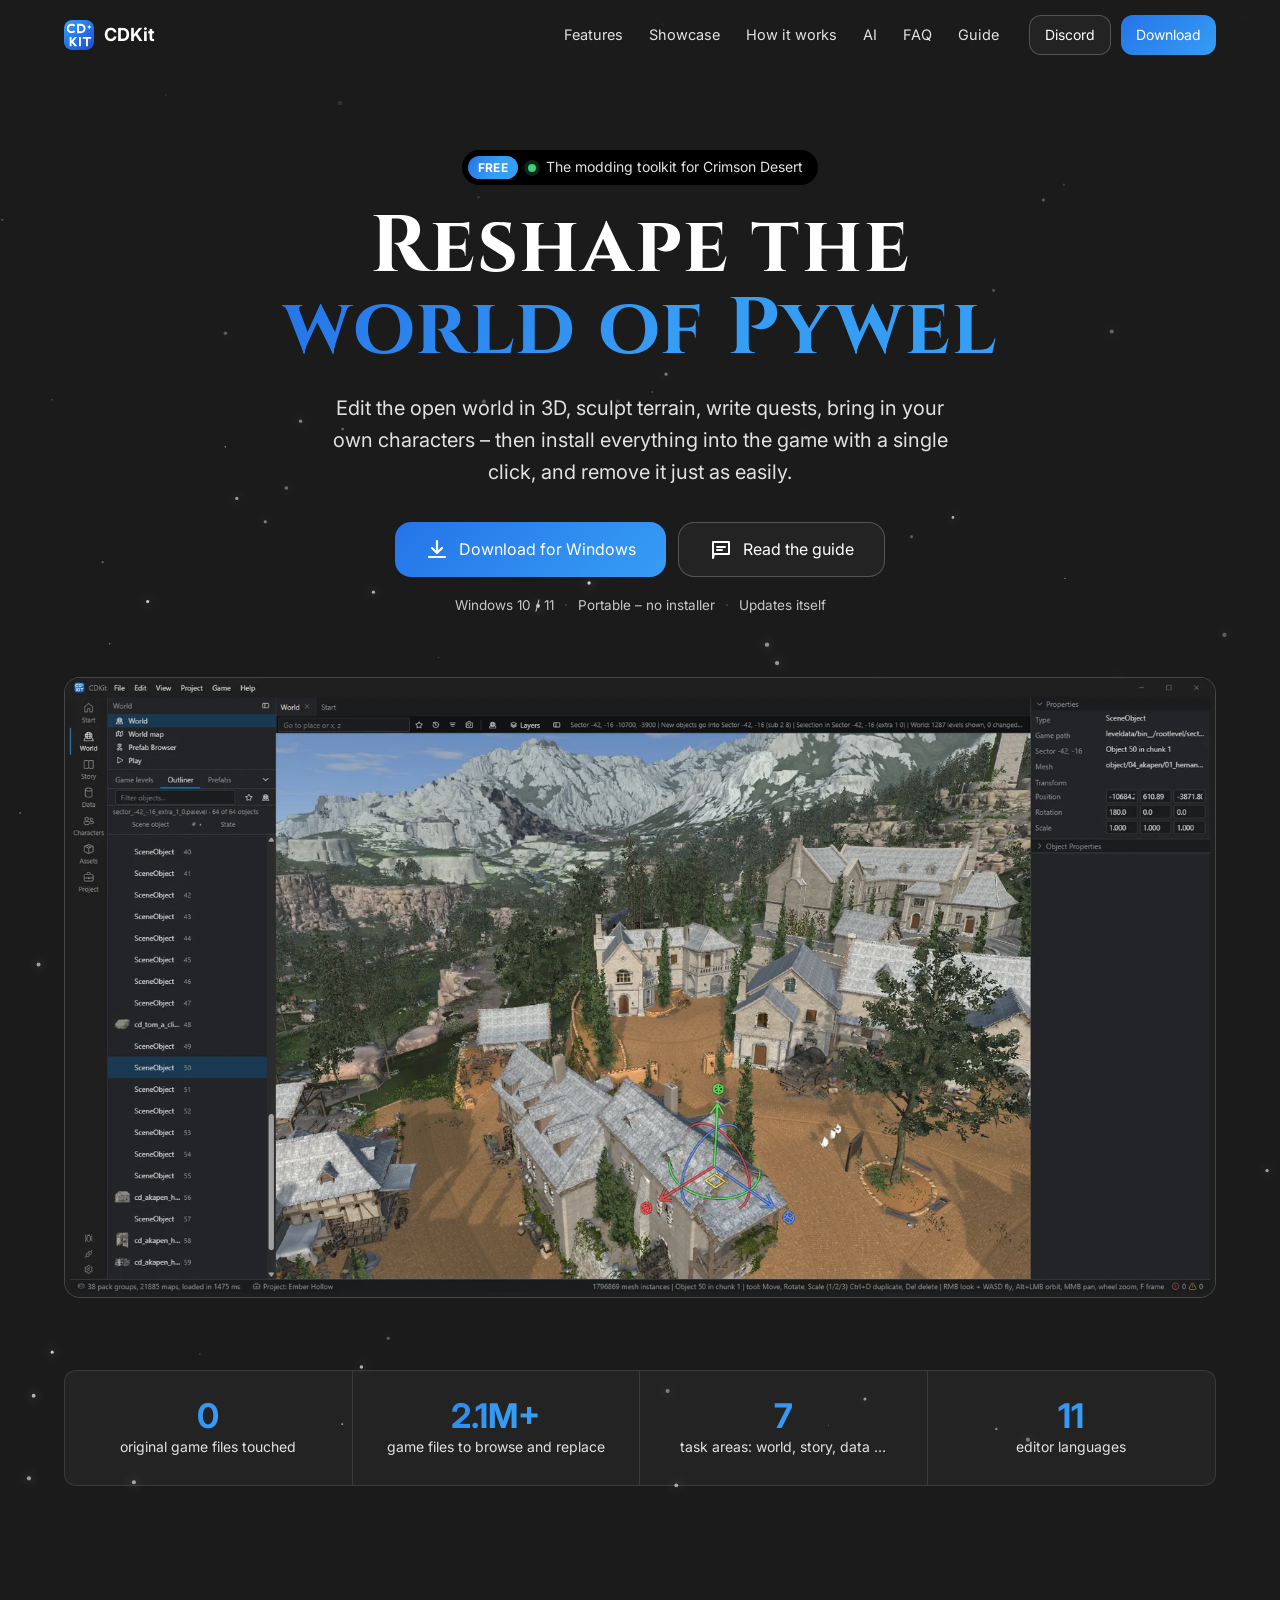
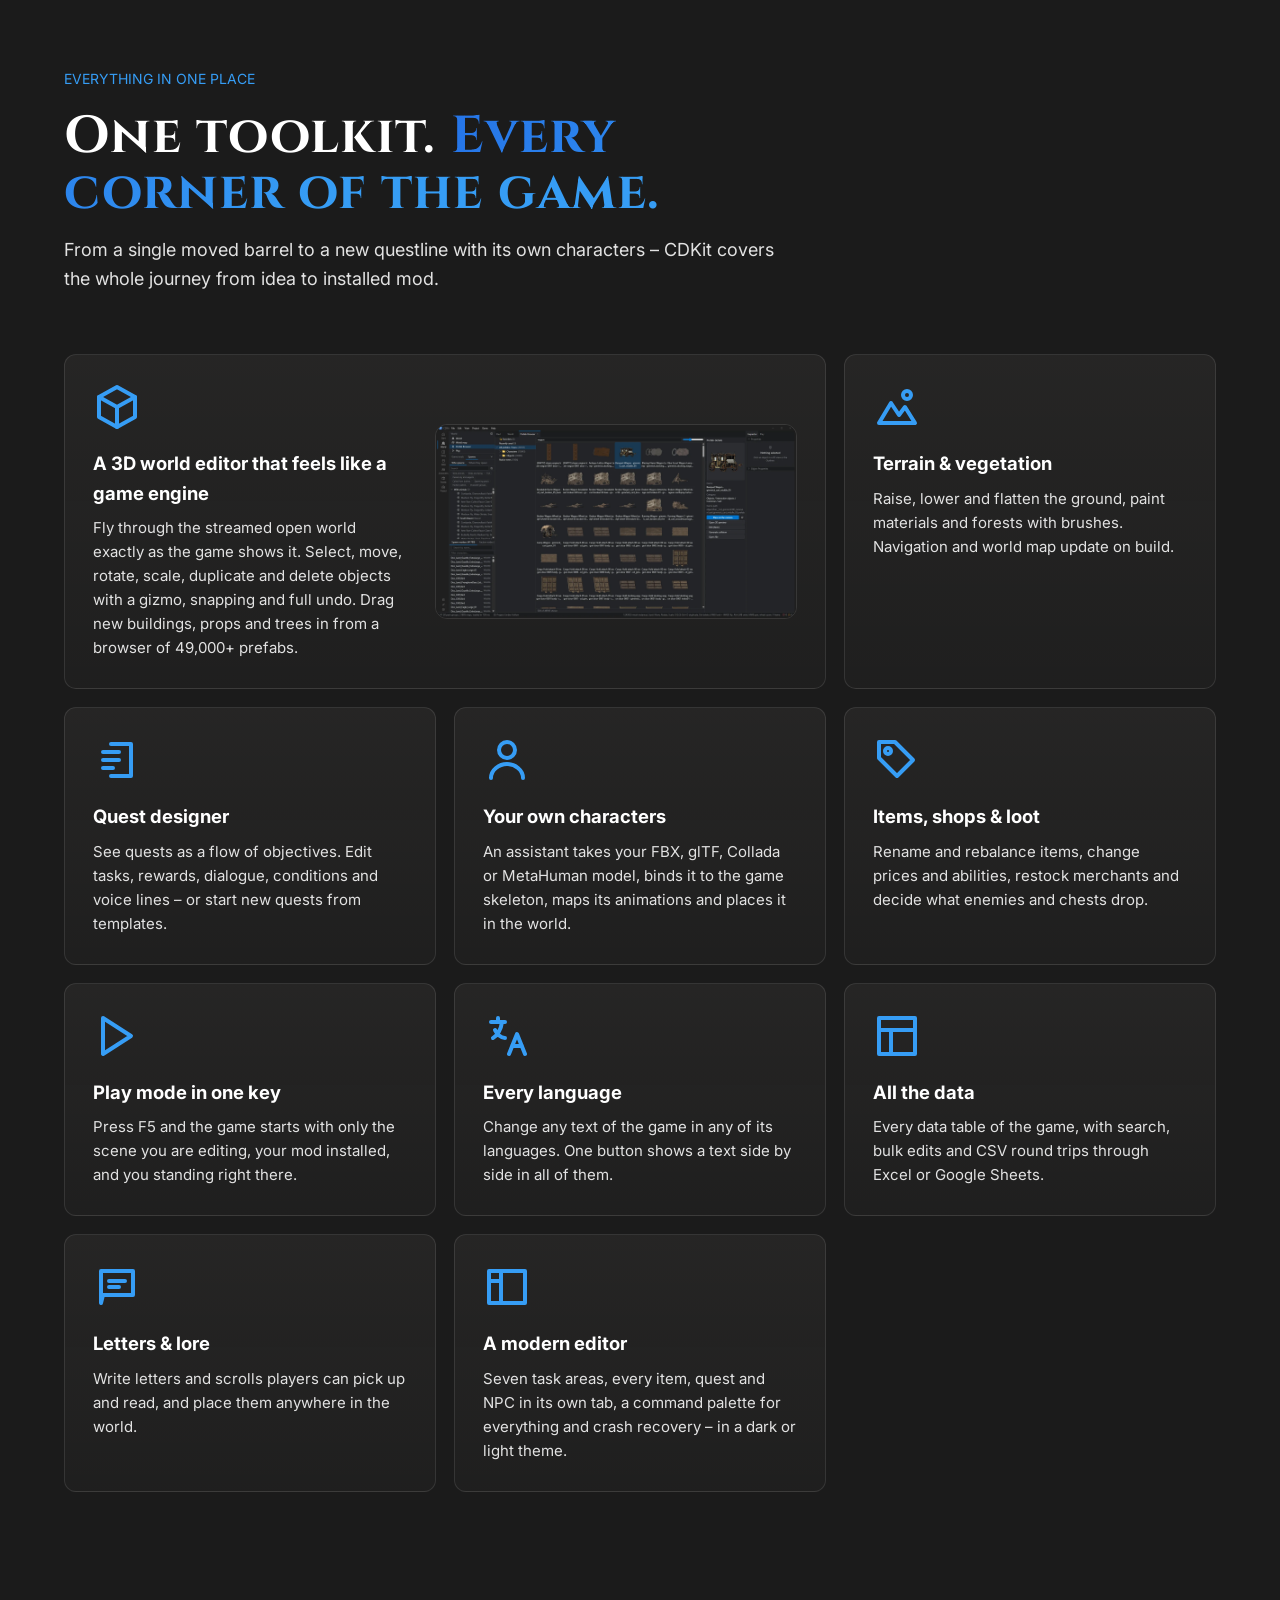
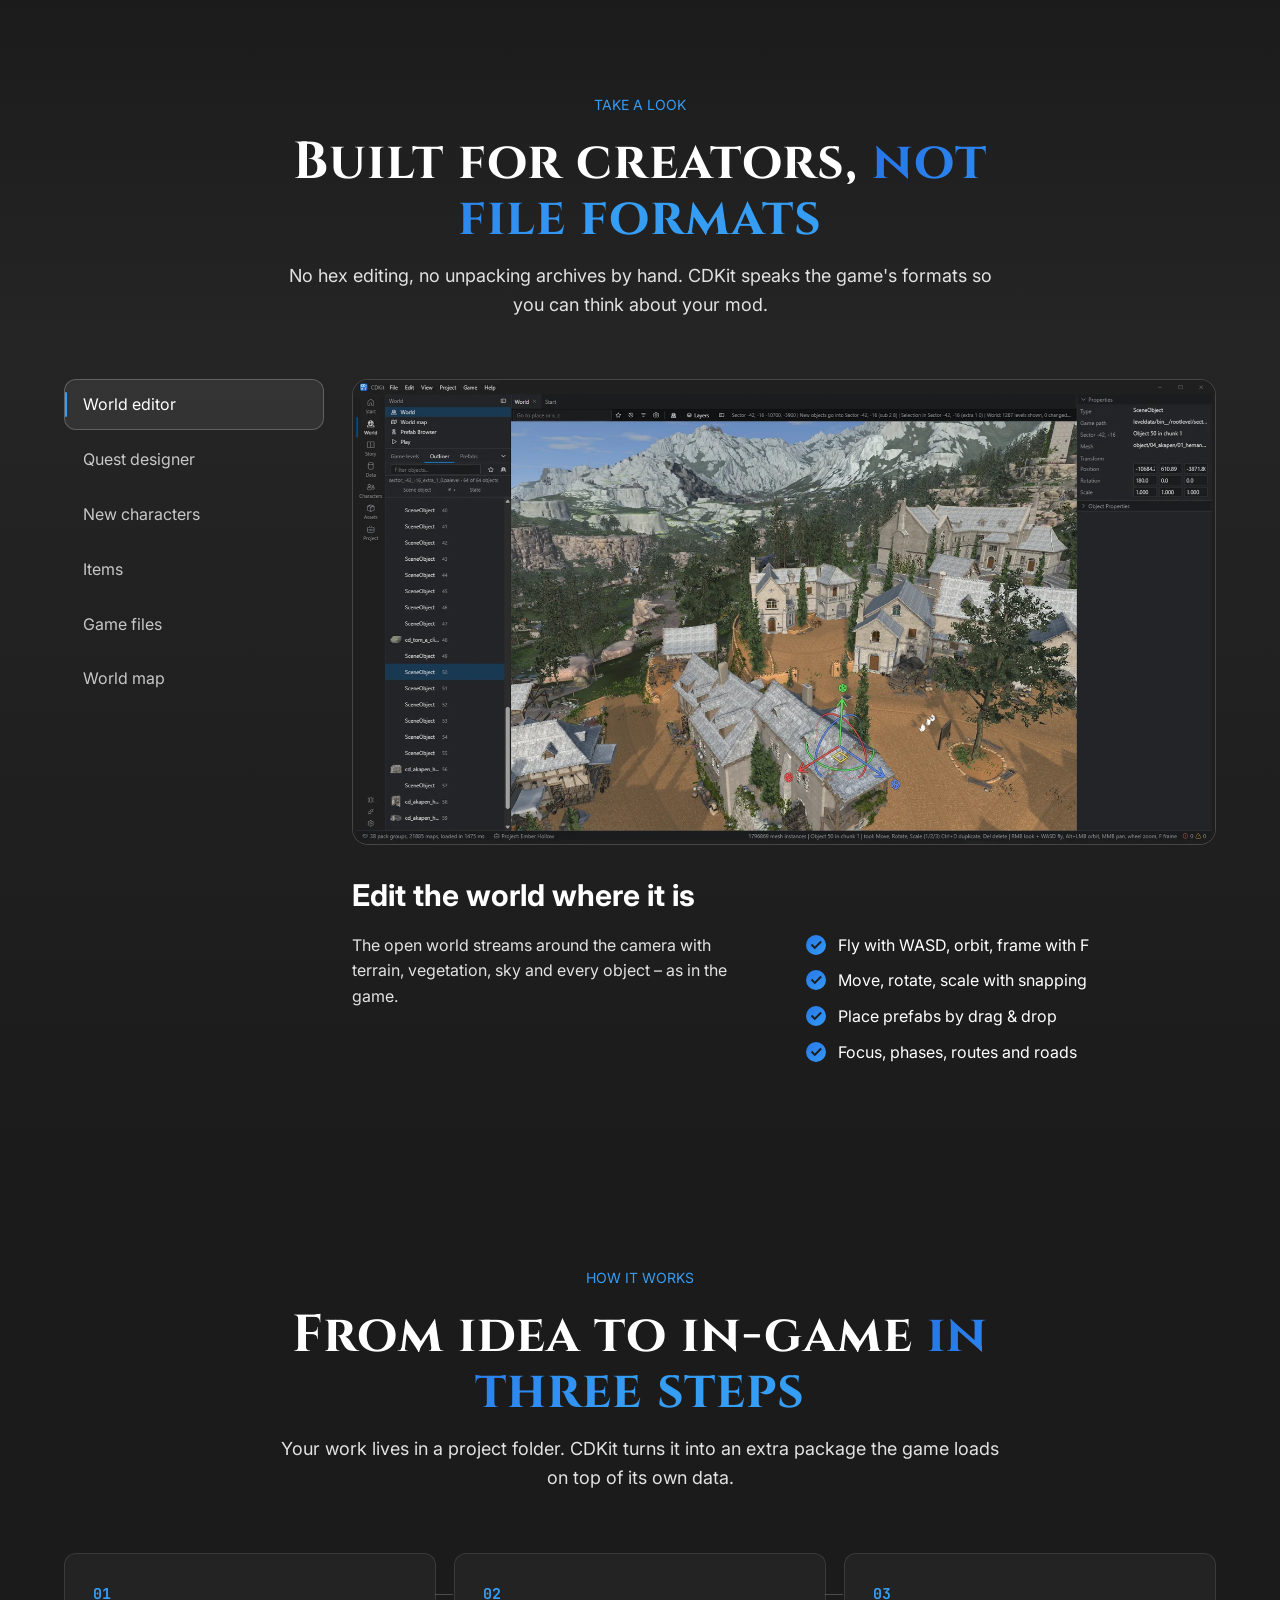
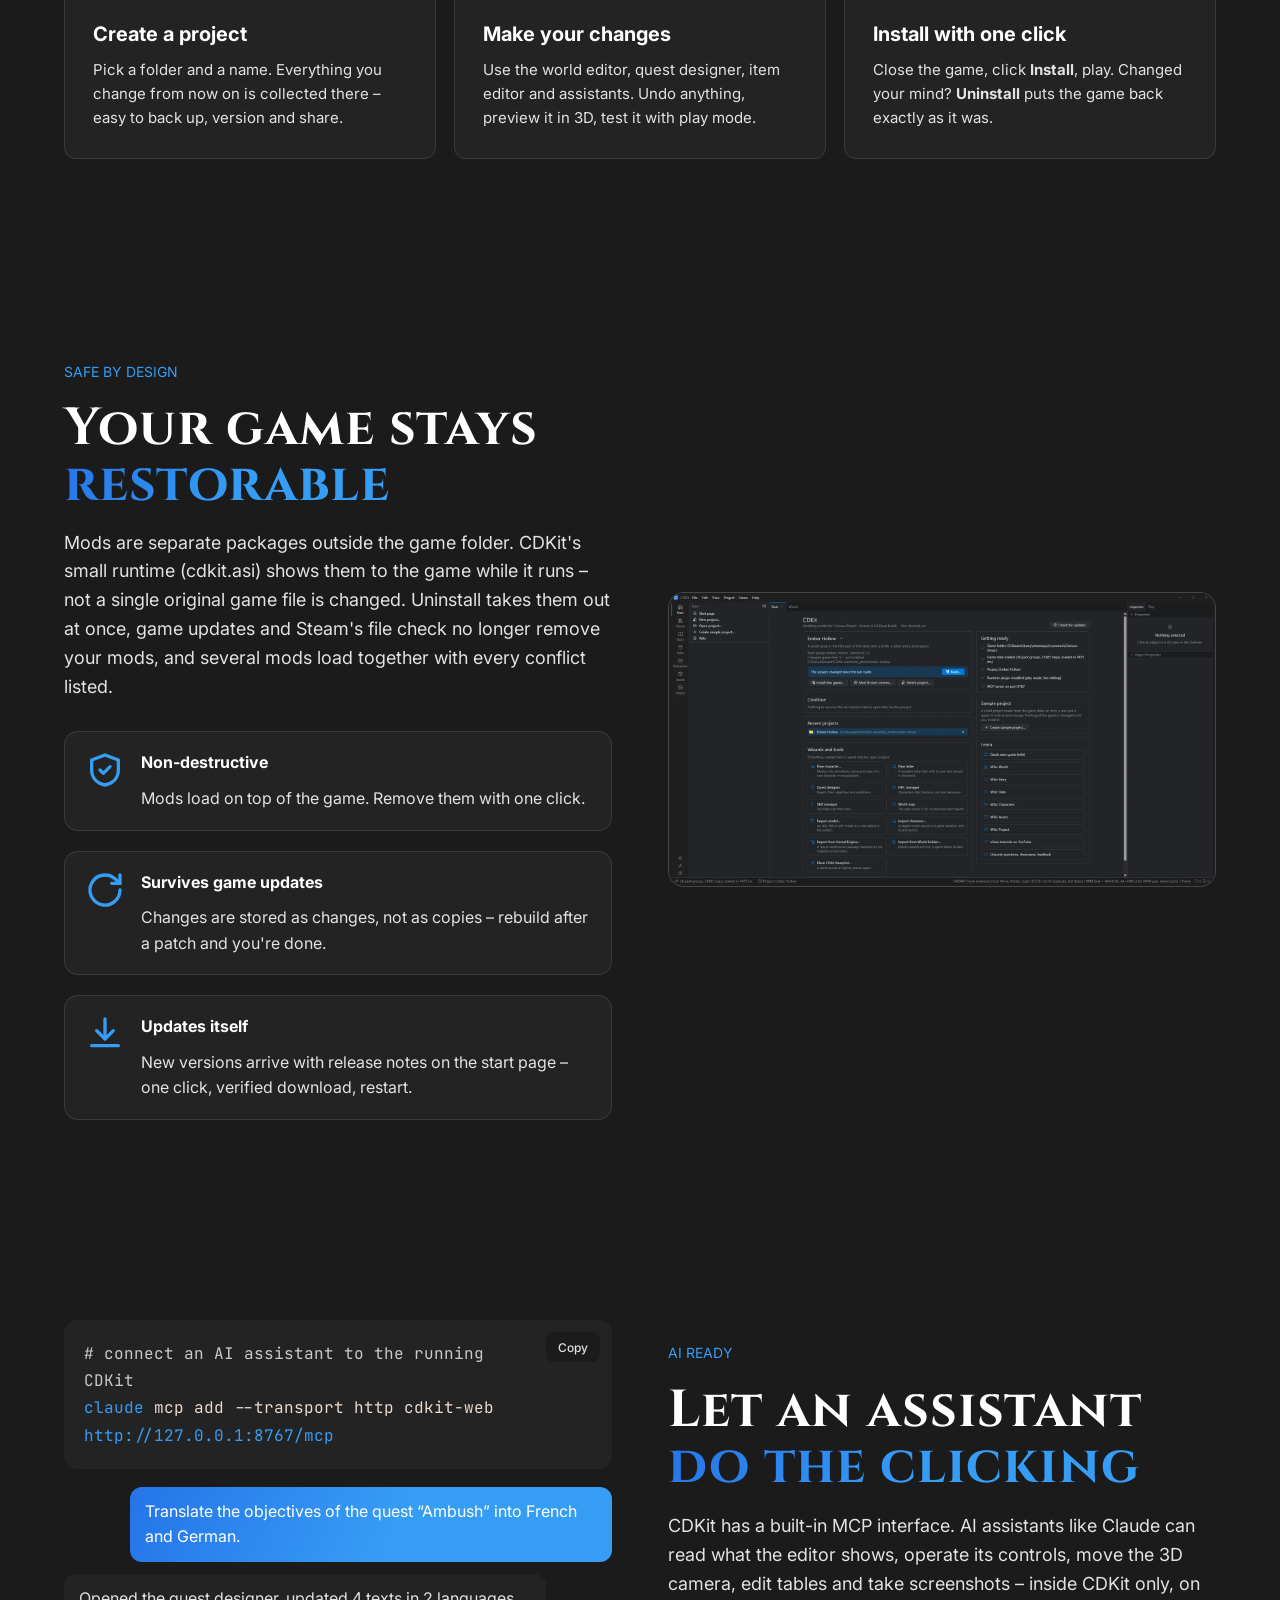
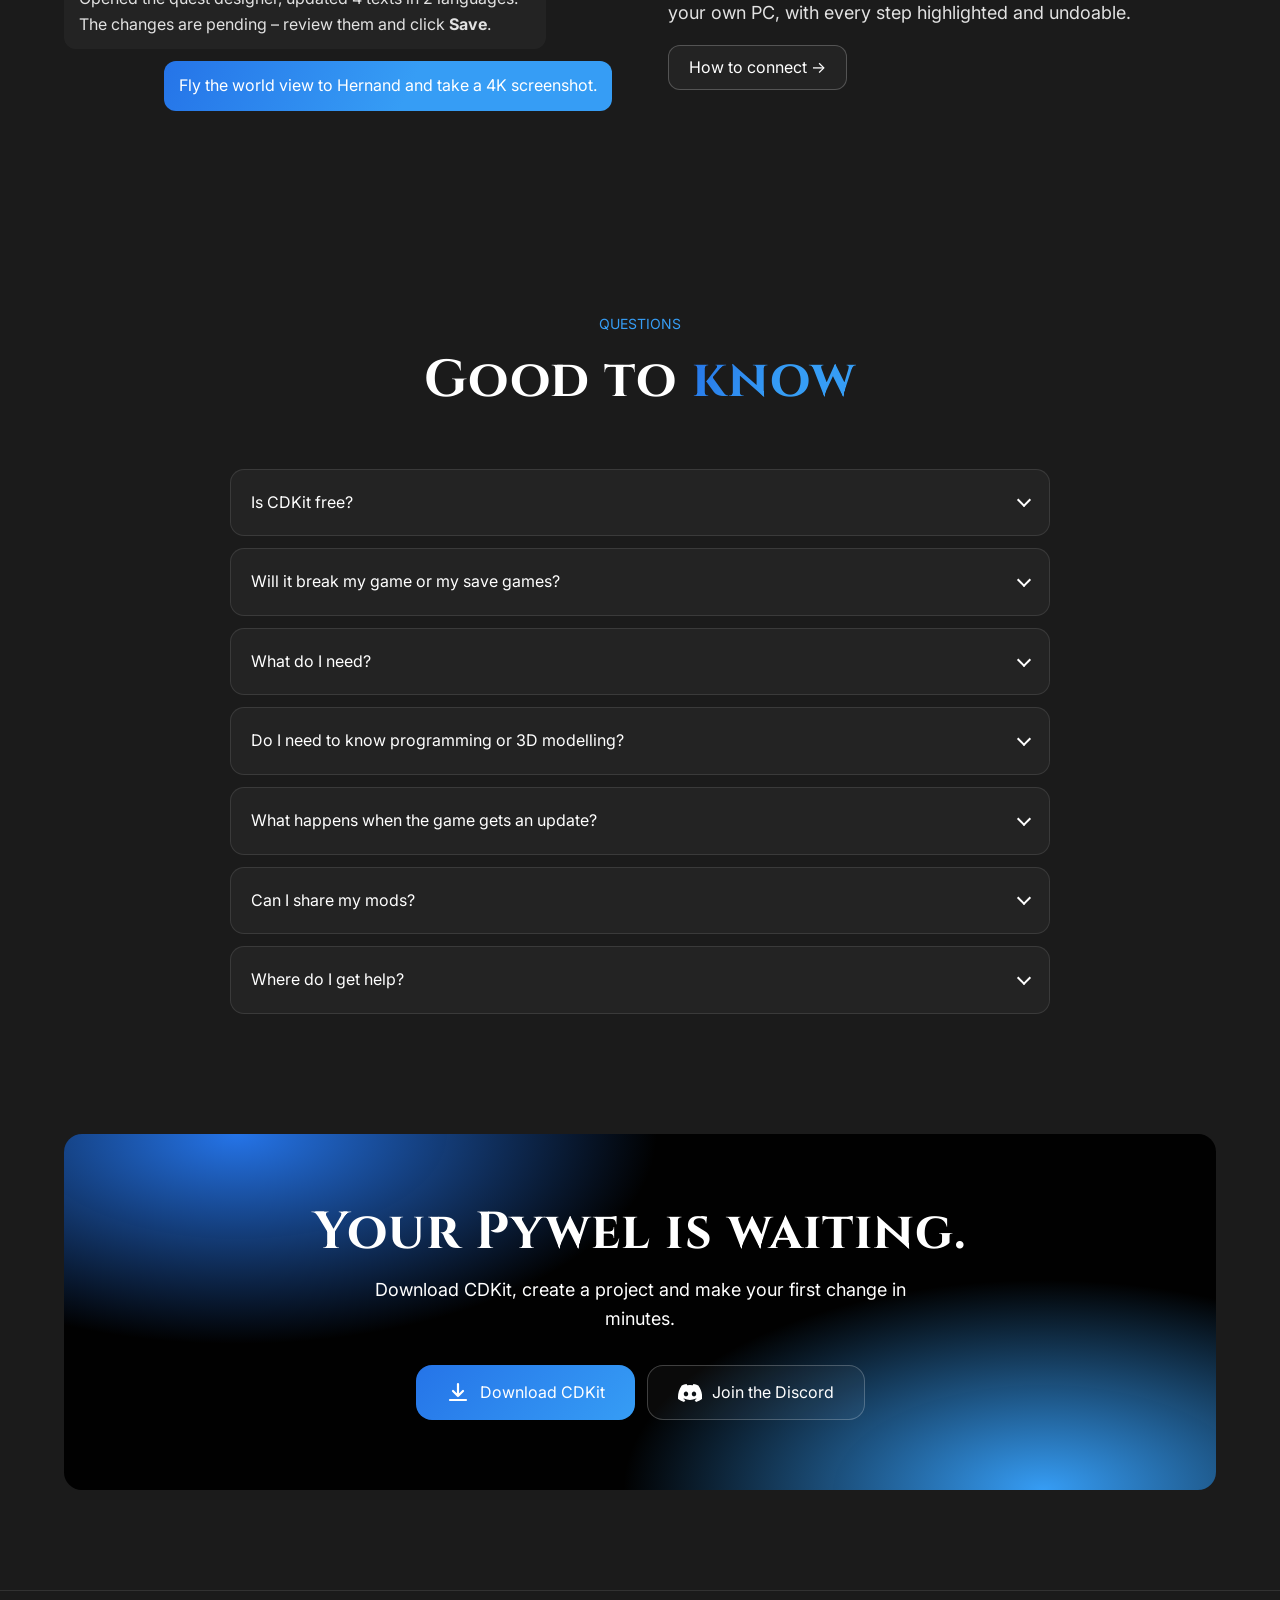
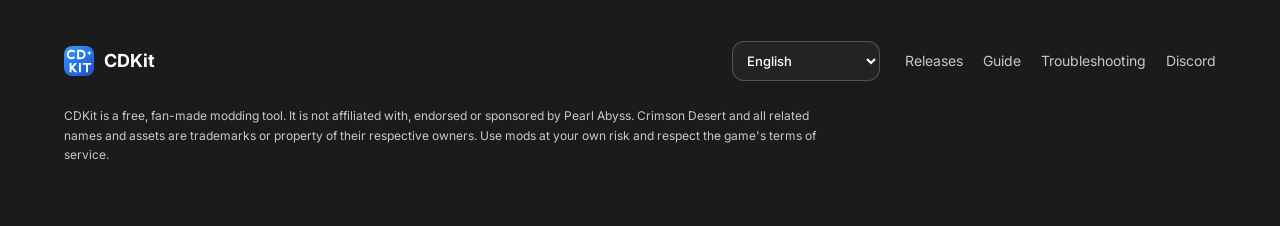
==== docs/index.html @ 37ac0873 "Landing page and readme: no original game file changed (KPI first), several mods with conflicts list" ====
<!doctype html>
<html lang="en">

<head>
  <meta charset="utf-8">
  <meta name="viewport" content="width=device-width, initial-scale=1">
  <title>CDKit – The modding toolkit for Crimson Desert</title>
  <meta http-equiv="content-language" content="en, zh-CN, zh-TW, de, fr, ko, ja, es, pt-BR, ru, tr">
  <meta name="description" lang="en"
    content="Edit the world, sculpt terrain, write quests, add characters and install it all into Crimson Desert with one click. Free, non-destructive, self-updating.">
  <meta name="description" lang="zh-CN" content="编辑世界、雕刻地形、编写任务、添加角色，并一键安装到《红色沙漠》。免费、非破坏式、自动更新。">
  <meta name="description" lang="zh-TW" content="編輯世界、塑造地形、編寫任務、加入角色，並一鍵安裝到《赤血沙漠》。免費、非破壞式、自動更新。">
  <meta name="description" lang="de"
    content="Bearbeite die Welt, forme Terrain, erstelle Quests, füge Charaktere hinzu und installiere alles mit einem Klick in Crimson Desert. Kostenlos, nicht-destruktiv und selbstaktualisierend.">
  <meta name="description" lang="fr"
    content="Modifiez le monde, sculptez le terrain, créez des quêtes, ajoutez des personnages et installez le tout dans Crimson Desert en un clic. Gratuit, non destructif et mis à jour automatiquement.">
  <meta name="description" lang="ko"
    content="월드를 편집하고 지형을 조형하며 퀘스트와 캐릭터를 만든 뒤 한 번의 클릭으로 Crimson Desert에 설치하세요. 무료이며 원본 파일을 손상하지 않고 자동 업데이트됩니다.">
  <meta name="description" lang="ja"
    content="ワールド編集、地形の造形、クエスト作成、キャラクター追加を行い、ワンクリックで Crimson Desert に導入できます。無料・非破壊・自動更新対応。">
  <meta name="description" lang="es"
    content="Edita el mundo, esculpe el terreno, crea misiones, añade personajes e instálalo todo en Crimson Desert con un solo clic. Gratis, no destructivo y con actualizaciones automáticas.">
  <meta name="description" lang="pt-BR"
    content="Edite o mundo, modele o terreno, crie missões, adicione personagens e instale tudo no Crimson Desert com um clique. Grátis, não destrutivo e com atualização automática.">
  <meta name="description" lang="ru"
    content="Редактируйте мир, меняйте рельеф, создавайте задания и персонажей, а затем устанавливайте всё в Crimson Desert одним нажатием. Бесплатно, без изменения оригинальных файлов и с автообновлением.">
  <meta name="description" lang="tr"
    content="Dünyayı düzenleyin, araziyi şekillendirin, görevler yazın, karakterler ekleyin ve hepsini tek tıkla Crimson Desert’e kurun. Ücretsiz, tahribatsız ve otomatik güncellenir.">
  <meta name="theme-color" content="#0b0809">

  <meta property="og:locale" content="en_US">
  <meta property="og:locale:alternate" content="zh_CN">
  <meta property="og:locale:alternate" content="zh_TW">
  <meta property="og:locale:alternate" content="de_DE">
  <meta property="og:locale:alternate" content="fr_FR">
  <meta property="og:locale:alternate" content="ko_KR">
  <meta property="og:locale:alternate" content="ja_JP">
  <meta property="og:locale:alternate" content="es_ES">
  <meta property="og:locale:alternate" content="pt_BR">
  <meta property="og:locale:alternate" content="ru_RU">
  <meta property="og:locale:alternate" content="tr_TR">
  <meta property="og:title" lang="en" content="CDKit – The modding toolkit for Crimson Desert">
  <meta property="og:title" lang="zh-CN" content="CDKit – 《红色沙漠》模组制作工具包">
  <meta property="og:title" lang="zh-TW" content="CDKit – 《赤血沙漠》模組製作工具包">
  <meta property="og:title" lang="de" content="CDKit – Das Modding-Toolkit für Crimson Desert">
  <meta property="og:title" lang="fr" content="CDKit – La boîte à outils de modding pour Crimson Desert">
  <meta property="og:title" lang="ko" content="CDKit – Crimson Desert 모딩 툴킷">
  <meta property="og:title" lang="ja" content="CDKit – Crimson Desert のMOD制作ツールキット">
  <meta property="og:title" lang="es" content="CDKit – El kit de herramientas de modding para Crimson Desert">
  <meta property="og:title" lang="pt-BR" content="CDKit – O kit de ferramentas de modding para Crimson Desert">
  <meta property="og:title" lang="ru" content="CDKit — Набор инструментов для моддинга Crimson Desert">
  <meta property="og:title" lang="tr" content="CDKit – Crimson Desert için modlama araç seti">
  <meta property="og:description" lang="en"
    content="Edit the world, sculpt terrain, write quests, add characters and install it all into Crimson Desert with one click. Free, non-destructive, self-updating.">
  <meta property="og:description" lang="zh-CN" content="编辑世界、雕刻地形、编写任务、添加角色，并一键安装到《红色沙漠》。免费、非破坏式、自动更新。">
  <meta property="og:description" lang="zh-TW" content="編輯世界、塑造地形、編寫任務、加入角色，並一鍵安裝到《赤血沙漠》。免費、非破壞式、自動更新。">
  <meta property="og:description" lang="de"
    content="Bearbeite die Welt, forme Terrain, erstelle Quests, füge Charaktere hinzu und installiere alles mit einem Klick in Crimson Desert. Kostenlos, nicht-destruktiv und selbstaktualisierend.">
  <meta property="og:description" lang="fr"
    content="Modifiez le monde, sculptez le terrain, créez des quêtes, ajoutez des personnages et installez le tout dans Crimson Desert en un clic. Gratuit, non destructif et mis à jour automatiquement.">
  <meta property="og:description" lang="ko"
    content="월드를 편집하고 지형을 조형하며 퀘스트와 캐릭터를 만든 뒤 한 번의 클릭으로 Crimson Desert에 설치하세요. 무료이며 원본 파일을 손상하지 않고 자동 업데이트됩니다.">
  <meta property="og:description" lang="ja"
    content="ワールド編集、地形の造形、クエスト作成、キャラクター追加を行い、ワンクリックで Crimson Desert に導入できます。無料・非破壊・自動更新対応。">
  <meta property="og:description" lang="es"
    content="Edita el mundo, esculpe el terreno, crea misiones, añade personajes e instálalo todo en Crimson Desert con un solo clic. Gratis, no destructivo y con actualizaciones automáticas.">
  <meta property="og:description" lang="pt-BR"
    content="Edite o mundo, modele o terreno, crie missões, adicione personagens e instale tudo no Crimson Desert com um clique. Grátis, não destrutivo e com atualização automática.">
  <meta property="og:description" lang="ru"
    content="Редактируйте мир, меняйте рельеф, создавайте задания и персонажей, а затем устанавливайте всё в Crimson Desert одним нажатием. Бесплатно, без изменения оригинальных файлов и с автообновлением.">
  <meta property="og:description" lang="tr"
    content="Dünyayı düzenleyin, araziyi şekillendirin, görevler yazın, karakterler ekleyin ve hepsini tek tıkla Crimson Desert’e kurun. Ücretsiz, tahribatsız ve otomatik güncellenir.">
  <meta property="og:image" content="assets/og.jpg">
  <meta property="og:image:alt" lang="en" content="CDKit editor preview">
  <meta property="og:image:alt" lang="zh-CN" content="CDKit《红色沙漠》编辑器预览">
  <meta property="og:image:alt" lang="zh-TW" content="CDKit《赤血沙漠》編輯器預覽">
  <meta property="og:image:alt" lang="de" content="Vorschau des CDKit-Editors">
  <meta property="og:image:alt" lang="fr" content="Aperçu de l’éditeur CDKit">
  <meta property="og:image:alt" lang="ko" content="CDKit 편집기 미리보기">
  <meta property="og:image:alt" lang="ja" content="CDKit エディターのプレビュー">
  <meta property="og:image:alt" lang="es" content="Vista previa del editor de CDKit">
  <meta property="og:image:alt" lang="pt-BR" content="Prévia do editor do CDKit">
  <meta property="og:image:alt" lang="ru" content="Предпросмотр редактора CDKit">
  <meta property="og:image:alt" lang="tr" content="CDKit düzenleyici önizlemesi">
  <meta property="og:type" content="website">
  <meta property="og:site_name" content="CDKit">

  <meta name="twitter:card" content="summary_large_image">
  <meta name="twitter:title" lang="en" content="CDKit – The modding toolkit for Crimson Desert">
  <meta name="twitter:title" lang="zh-CN" content="CDKit – 《红色沙漠》模组制作工具包">
  <meta name="twitter:title" lang="zh-TW" content="CDKit – 《赤血沙漠》模組製作工具包">
  <meta name="twitter:title" lang="de" content="CDKit – Das Modding-Toolkit für Crimson Desert">
  <meta name="twitter:title" lang="fr" content="CDKit – La boîte à outils de modding pour Crimson Desert">
  <meta name="twitter:title" lang="ko" content="CDKit – Crimson Desert 모딩 툴킷">
  <meta name="twitter:title" lang="ja" content="CDKit – Crimson Desert のMOD制作ツールキット">
  <meta name="twitter:title" lang="es" content="CDKit – El kit de herramientas de modding para Crimson Desert">
  <meta name="twitter:title" lang="pt-BR" content="CDKit – O kit de ferramentas de modding para Crimson Desert">
  <meta name="twitter:title" lang="ru" content="CDKit — Набор инструментов для моддинга Crimson Desert">
  <meta name="twitter:title" lang="tr" content="CDKit – Crimson Desert için modlama araç seti">
  <meta name="twitter:description" lang="en"
    content="Edit the world, sculpt terrain, write quests, add characters and install it all into Crimson Desert with one click. Free, non-destructive, self-updating.">
  <meta name="twitter:description" lang="zh-CN" content="编辑世界、雕刻地形、编写任务、添加角色，并一键安装到《红色沙漠》。免费、非破坏式、自动更新。">
  <meta name="twitter:description" lang="zh-TW" content="編輯世界、塑造地形、編寫任務、加入角色，並一鍵安裝到《赤血沙漠》。免費、非破壞式、自動更新。">
  <meta name="twitter:description" lang="de"
    content="Bearbeite die Welt, forme Terrain, erstelle Quests, füge Charaktere hinzu und installiere alles mit einem Klick in Crimson Desert. Kostenlos, nicht-destruktiv und selbstaktualisierend.">
  <meta name="twitter:description" lang="fr"
    content="Modifiez le monde, sculptez le terrain, créez des quêtes, ajoutez des personnages et installez le tout dans Crimson Desert en un clic. Gratuit, non destructif et mis à jour automatiquement.">
  <meta name="twitter:description" lang="ko"
    content="월드를 편집하고 지형을 조형하며 퀘스트와 캐릭터를 만든 뒤 한 번의 클릭으로 Crimson Desert에 설치하세요. 무료이며 원본 파일을 손상하지 않고 자동 업데이트됩니다.">
  <meta name="twitter:description" lang="ja"
    content="ワールド編集、地形の造形、クエスト作成、キャラクター追加を行い、ワンクリックで Crimson Desert に導入できます。無料・非破壊・自動更新対応。">
  <meta name="twitter:description" lang="es"
    content="Edita el mundo, esculpe el terreno, crea misiones, añade personajes e instálalo todo en Crimson Desert con un solo clic. Gratis, no destructivo y con actualizaciones automáticas.">
  <meta name="twitter:description" lang="pt-BR"
    content="Edite o mundo, modele o terreno, crie missões, adicione personagens e instale tudo no Crimson Desert com um clique. Grátis, não destrutivo e com atualização automática.">
  <meta name="twitter:description" lang="ru"
    content="Редактируйте мир, меняйте рельеф, создавайте задания и персонажей, а затем устанавливайте всё в Crimson Desert одним нажатием. Бесплатно, без изменения оригинальных файлов и с автообновлением.">
  <meta name="twitter:description" lang="tr"
    content="Dünyayı düzenleyin, araziyi şekillendirin, görevler yazın, karakterler ekleyin ve hepsini tek tıkla Crimson Desert’e kurun. Ücretsiz, tahribatsız ve otomatik güncellenir.">
  <meta name="twitter:image" content="assets/og.jpg">
  <meta name="twitter:image:alt" lang="en" content="CDKit editor preview">
  <meta name="twitter:image:alt" lang="zh-CN" content="CDKit《红色沙漠》编辑器预览">
  <meta name="twitter:image:alt" lang="zh-TW" content="CDKit《赤血沙漠》編輯器預覽">
  <meta name="twitter:image:alt" lang="de" content="Vorschau des CDKit-Editors">
  <meta name="twitter:image:alt" lang="fr" content="Aperçu de l’éditeur CDKit">
  <meta name="twitter:image:alt" lang="ko" content="CDKit 편집기 미리보기">
  <meta name="twitter:image:alt" lang="ja" content="CDKit エディターのプレビュー">
  <meta name="twitter:image:alt" lang="es" content="Vista previa del editor de CDKit">
  <meta name="twitter:image:alt" lang="pt-BR" content="Prévia do editor do CDKit">
  <meta name="twitter:image:alt" lang="ru" content="Предпросмотр редактора CDKit">
  <meta name="twitter:image:alt" lang="tr" content="CDKit düzenleyici önizlemesi">

  <link rel="alternate" hreflang="x-default" href="?lang=en">
  <link rel="alternate" hreflang="en" href="?lang=en">
  <link rel="alternate" hreflang="zh-CN" href="?lang=zh-CN">
  <link rel="alternate" hreflang="zh-TW" href="?lang=zh-TW">
  <link rel="alternate" hreflang="de" href="?lang=de">
  <link rel="alternate" hreflang="fr" href="?lang=fr">
  <link rel="alternate" hreflang="ko" href="?lang=ko">
  <link rel="alternate" hreflang="ja" href="?lang=ja">
  <link rel="alternate" hreflang="es" href="?lang=es">
  <link rel="alternate" hreflang="pt-BR" href="?lang=pt-BR">
  <link rel="alternate" hreflang="ru" href="?lang=ru">
  <link rel="alternate" hreflang="tr" href="?lang=tr">
  <link rel="icon" href="assets/logo.svg" type="image/svg+xml">
  <link rel="preconnect" href="https://fonts.googleapis.com">
  <link rel="preconnect" href="https://fonts.gstatic.com" crossorigin>
  <link
    href="https://fonts.googleapis.com/css2?family=Inter:wght@400;500;600;700&family=Cinzel:wght@600;700&family=JetBrains+Mono:wght@400;500&display=swap"
    rel="stylesheet">
  <style>
    :root {
      --bg: #1b1b1b;
      --bg-2: #272727;
      --surface: rgba(255, 255, 255, 0.04);
      --surface-2: rgba(255, 255, 255, 0.07);
      --line: rgba(255, 255, 255, 0.1);
      --line-strong: rgba(255, 255, 255, 0.22);
      --text: #ffffff;
      --muted: #e2e2e2;
      --faint: #c8c8c8;
      --crimson: #2574E8;
      --crimson-deep: #254FC4;
      --ember: #369DF5;
      --sand: #369DF5;
      --blue: #3a8df0;
      --radius: 12px;
      --max: 1200px;
      --grad: linear-gradient(115deg, var(--crimson) 0%, var(--ember) 55%, var(--sand) 100%);
    }

    * {
      box-sizing: border-box;
    }

    html {
      scroll-behavior: smooth;
    }

    body {
      margin: 0;
      background: var(--bg);
      color: var(--text);
      font: 16px/1.6 Inter, system-ui, -apple-system, "Segoe UI", sans-serif;
      -webkit-font-smoothing: antialiased;
      overflow-x: hidden;
      overflow-x: clip;
    }

    body.modal-open {
      overflow: hidden;
    }

    img {
      max-width: 100%;
      height: auto;
      display: block;
    }

    a {
      color: inherit;
      text-decoration: none;
    }

    .wrap {
      width: 100%;
      max-width: var(--max);
      margin: 0 auto;
      padding: 0 24px;
    }

    section[id],
    main[id] {
      scroll-margin-top: 86px;
    }

    :where(a, button, summary, [tabindex]):focus-visible {
      outline: 2px solid var(--ember);
      outline-offset: 3px;
    }

    .serif {
      font-family: Cinzel, Georgia, serif;
      letter-spacing: .02em;
    }

    .grad-text {
      background: var(--grad);
      -webkit-background-clip: text;
      background-clip: text;
      color: transparent;
    }

    .eyebrow {
      display: inline-flex;
      align-items: center;
      gap: 8px;
      font-size: 14px;
      text-transform: uppercase;
      color: var(--ember);
    }

    /* ---------- nav ---------- */
    .nav {
      position: fixed;
      inset: 0 0 auto 0;
      z-index: 50;
      transition: background .3s, border-color .3s, backdrop-filter .3s;
      border-bottom: 1px solid transparent;
    }

    .nav.scrolled {
      background: #1b1b1b70;
      backdrop-filter: blur(16px) saturate(1.4);
      -webkit-backdrop-filter: blur(16px) saturate(1.4);
      border-color: var(--line);
    }

    .nav .wrap {
      display: flex;
      align-items: center;
      gap: 30px;
      height: 70px;
    }

    .brand {
      display: flex;
      align-items: center;
      gap: 10px;
      font-weight: 700;
      font-size: 18px;
      color: var(--text);
    }

    .brand img {
      width: 30px;
      height: 30px;
      border-radius: 8px;
    }

    .nav-links {
      display: flex;
      gap: 26px;
      margin-left: auto;
      font-size: 14.5px;
      color: var(--muted);
    }

    .nav-links a:hover {
      color: var(--text);
    }

    .nav-cta {
      display: flex;
      gap: 10px;
    }


    .lang-picker {
      flex: none;
      min-width: 0;
      margin-left: auto;
    }

    .lang-select {
      width: 148px;
      height: 40px;
      padding: 0 10px;
      border: 1px solid var(--line-strong);
      border-radius: 12px;
      background: var(--surface);
      color: var(--text);
      font: 500 13px/1 Inter, system-ui, -apple-system, "Segoe UI", sans-serif;
      cursor: pointer;
      outline: none;
      color-scheme: dark;
    }

    .lang-select:hover,
    .lang-select:focus-visible {
      background: var(--surface-2);
      border-color: rgba(255, 255, 255, 0.35);
    }

    .lang-select option {
      background: #1b1b1b;
      color: #fff;
    }

    .menu-btn {
      display: none;
      margin-left: auto;
      padding: 0;
      align-items: center;
      justify-content: center;
      background: none;
      border: 1px solid var(--line-strong);
      color: var(--text);
      border-radius: 12px;
      width: 40px;
      height: 40px;
      cursor: pointer;
    }

    /* ---------- buttons ---------- */
    .btn {
      display: inline-flex;
      align-items: center;
      justify-content: center;
      gap: 10px;
      height: 45px;
      padding: 0 20px;
      border-radius: 12px;
      font-size: 16px;
      border: 1px solid var(--line-strong);
      background: var(--surface);
      color: var(--text);
      cursor: pointer;
      transition: transform .15s, background .2s, border-color .2s, opacity .2s;
      white-space: nowrap;
    }

    .btn:hover {
      background: var(--surface-2);
      border-color: rgba(255, 255, 255, 0.35);
    }

    .btn svg {
      width: 24px;
      height: 24px;
      flex: none;
    }

    .btn-primary {
      border: 0;
      background: linear-gradient(135deg, var(--crimson), var(--ember));
      color: #fff;
    }

    .btn-primary:hover {
      opacity: .95;
      background: linear-gradient(135deg, var(--crimson), var(--ember));
    }

    .btn-sm {
      height: 40px;
      padding: 0 15px;
      font-size: 14px;
      border-radius: 12px;
    }

    .btn-lg {
      height: 55px;
      padding: 0 30px;
      font-size: 16px;
      border-radius: 16px;
    }

    /* ---------- hero ---------- */
    .hero {
      position: relative;
      padding: 150px 0 80px;
      isolation: isolate;
    }

    .dunes {
      position: absolute;
      left: 0;
      right: 0;
      bottom: 0;
      height: 420px;
      z-index: -1;
      opacity: .9;
    }

    .hero-bg {
      position: absolute;
      inset: 0;
      z-index: -1;
      overflow: hidden;
      pointer-events: none;
      contain: layout paint;
    }

    #embers {
      display: block;
      width: 100%;
      height: 100%;
      max-width: none;
      pointer-events: none;
    }

    .hero-grid {
      display: grid;
      grid-template-columns: minmax(0, 1fr);
      gap: 60px;
      text-align: center;
    }

    .badge {
      display: inline-flex;
      align-items: center;
      justify-content: center;
      gap: 10px;
      max-width: 100%;
      padding: 6px 15px 6px 6px;
      border-radius: 999px;
      background: #000000;
      font-size: 14px;
      color: var(--muted);
      backdrop-filter: blur(8px);
    }

    .badge>span:last-child {
      min-width: 0;
      overflow-wrap: anywhere;
    }

    .badge b {
      background: var(--grad);
      color: #ffffff;
      border-radius: 999px;
      padding: 2px 10px;
      font-size: 12px;
      letter-spacing: .04em;
    }

    .badge .dot {
      width: 8px;
      height: 8px;
      border-radius: 50%;
      background: #3fd07f;
      box-shadow: 0 0 0 4px rgba(63, 208, 127, .18);
    }

    h1 {
      font-size: clamp(42px, 7vw, 80px);
      line-height: 1.02;
      margin: 22px auto 22px;
      max-width: 14ch;
      font-weight: 700;
      letter-spacing: -.01em;
    }

    .lead {
      font-size: clamp(16px, 2vw, 20px);
      color: var(--muted);
      max-width: 640px;
      margin: 0 auto 34px;
    }

    .hero-ctas {
      display: flex;
      gap: 12px;
      justify-content: center;
      flex-wrap: wrap;
    }

    .release-line {
      margin-top: 18px;
      font-size: 13.5px;
      color: var(--faint);
      min-height: 22px;
    }

    .release-line span+span::before {
      content: "·";
      margin: 0 10px;
      color: var(--line-strong);
    }

    .window {
      position: relative;
      min-width: 0;
      border-radius: 16px;
      overflow: hidden;
      background: #141011;
      border: 1px solid var(--line-strong);
    }

    .window img {
      width: 100%;
    }

    .hero-shot {
      perspective: 1800px;
    }

    /* ---------- stats ---------- */
    .stats {
      display: grid;
      grid-template-columns: repeat(4, minmax(0, 1fr));
      border: 1px solid var(--line);
      border-radius: var(--radius);
      background: var(--surface);
      margin-top: 72px;
      overflow: hidden;
    }

    .stat {
      padding: 26px 24px;
      text-align: center;
      border-right: 1px solid var(--line);
    }

    .stat:last-child {
      border-right: 0;
    }

    .stat strong {
      display: block;
      font-size: 34px;
      font-weight: 700;
      line-height: 1.1;
    }

    .stat span {
      font-size: 14px;
      color: var(--muted);
    }

    /* ---------- sections ---------- */
    section {
      position: relative;
      padding: 100px 0;
    }

    .section-head {
      max-width: 720px;
      margin: 0 0 60px;
    }

    .section-head.center {
      margin-left: auto;
      margin-right: auto;
      text-align: center;
    }

    h2 {
      font-size: clamp(32px, 4.4vw, 52px);
      line-height: 1.08;
      margin: 16px 0 16px;
      letter-spacing: -.01em;
    }

    .section-head p {
      color: var(--muted);
      font-size: 18px;
      margin: 0;
    }

    /* features */
    .features {
      display: grid;
      grid-template-columns: repeat(3, minmax(0, 1fr));
      gap: 18px;
    }

    .card {
      position: relative;
      padding: 28px;
      border-radius: var(--radius);
      background: linear-gradient(180deg, rgba(255, 240, 230, .05), rgba(255, 240, 230, .02));
      border: 1px solid var(--line);
      transition: transform .25s, border-color .25s, background .25s;
      overflow: hidden;
    }

    .card::before {
      content: "";
      position: absolute;
      inset: 0;
      background: radial-gradient(400px 400px at var(--mx, 50%) var(--my, 0%), rgba(255, 255, 254, 0.14), transparent 60%);
      opacity: 0;
      transition: opacity .3s;
      pointer-events: none;
    }

    .card:hover {
      transform: translateY(-3px);
      border-color: var(--line-strong);
    }

    .card:hover::before,
    .card.spotlight-active::before {
      opacity: 1;
    }

    .icon {
      width: 48px;
      height: 48px;
      display: grid;
      place-items: center;
      margin-bottom: 18px;
      color: var(--sand);
    }

    .icon svg {
      width: 48px;
      height: 48px;
    }

    .card h3 {
      margin: 0 0 8px;
      font-size: 18.5px;
    }

    .card p {
      margin: 0;
      color: var(--muted);
      font-size: 15px;
    }

    .card.wide {
      grid-column: span 2;
      display: grid;
      grid-template-columns: minmax(0, 1fr) minmax(0, 1.15fr);
      gap: 28px;
      align-items: center;
    }

    .card.wide img {
      width: 100%;
      min-width: 0;
      border-radius: 12px;
      border: 1px solid var(--line);
      cursor: zoom-in;
    }

    /* showcase */
    .showcase {
      background: linear-gradient(180deg, transparent, rgba(220, 220, 220, 0.05) 30%, transparent);
    }

    /* views list on the left, the selected view on the right */
    .show-grid {
      display: grid;
      grid-template-columns: 260px minmax(0, 1fr);
      gap: 28px;
      align-items: start;
    }

    .tabs {
      display: flex;
      flex-direction: column;
      gap: 4px;
      position: sticky;
      top: 100px;
    }

    .tab {
      position: relative;
      display: block;
      width: 100%;
      text-align: left;
      padding: 14px 18px;
      border-radius: 12px;
      border: 1px solid transparent;
      background: transparent;
      color: var(--faint);
      font: 400 16px/1.3 Inter, sans-serif;
      cursor: pointer;
      overflow: hidden;
      transition: color .2s, background .2s, border-color .2s;
    }

    .tab:hover {
      color: var(--text);
      background: var(--surface);
    }

    .tab[aria-selected="true"] {
      color: var(--text);
      background: var(--surface-2);
      border-color: var(--line-strong);
    }

    .tab::before {
      content: "";
      position: absolute;
      left: 0;
      top: 12px;
      bottom: 12px;
      width: 2px;
      border-radius: 2px;
      background: var(--ember);
      opacity: 0;
      transition: opacity .2s;
    }

    .tab[aria-selected="true"]::before {
      opacity: 1;
    }

    /* auto-advance progress; 6 s matches the timer in the script */
    .tab::after {
      content: "";
      position: absolute;
      left: 0;
      bottom: 0;
      width: 100%;
      height: 2px;
      background: var(--grad);
      transform: scaleX(0);
      transform-origin: left;
    }

    .tabs.auto .tab[aria-selected="true"]::after {
      animation: tab-progress 6s linear forwards;
    }

    @keyframes tab-progress {
      to {
        transform: scaleX(1);
      }
    }

    .stage {
      display: grid;
      gap: 26px;
    }

    .stage .window img {
      transition: opacity .35s;
    }

    .stage-text {
      display: grid;
      grid-template-columns: minmax(0, 1fr) minmax(0, 1fr);
      gap: 10px 40px;
      align-items: start;
    }

    .stage-text h3 {
      grid-column: 1 / -1;
      font-size: 30px;
      margin: 0 0 4px;
    }

    .stage-text p {
      color: var(--muted);
      margin: 0;
    }

    .checks {
      list-style: none;
      padding: 0;
      margin: 0;
      display: grid;
      gap: 10px;
    }

    .checks li {
      display: flex;
      gap: 10px;
      align-items: flex-start;
      color: var(--text);
      font-size: 16px;
    }

    .checks li::before {
      content: "";
      flex: none;
      width: 24px;
      height: 24px;
      border-radius: 50%;
      background: linear-gradient(135deg, var(--crimson), var(--ember));
      -webkit-mask: url("data:image/svg+xml,%3Csvg xmlns='http://www.w3.org/2000/svg' viewBox='0 0 24 24'%3E%3Cpath d='M12 2a10 10 0 100 20 10 10 0 000-20zm-1.2 14.2l-4-4 1.4-1.4 2.6 2.6 5.6-5.6 1.4 1.4-7 7z'/%3E%3C/svg%3E") center/contain no-repeat;
      mask: url("data:image/svg+xml,%3Csvg xmlns='http://www.w3.org/2000/svg' viewBox='0 0 24 24'%3E%3Cpath d='M12 2a10 10 0 100 20 10 10 0 000-20zm-1.2 14.2l-4-4 1.4-1.4 2.6 2.6 5.6-5.6 1.4 1.4-7 7z'/%3E%3C/svg%3E") center/contain no-repeat;
    }

    /* steps */
    .steps {
      display: grid;
      grid-template-columns: repeat(3, minmax(0, 1fr));
      gap: 18px;
      counter-reset: step;
    }

    .step {
      position: relative;
      padding: 30px 28px 28px;
      border-radius: var(--radius);
      border: 1px solid var(--line);
      background: var(--surface);
    }

    .step::before {
      counter-increment: step;
      content: "0" counter(step);
      font: 700 15px "JetBrains Mono", monospace;
      color: var(--ember);
      display: block;
      margin-bottom: 14px;
    }

    .step h3 {
      margin: 0 0 8px;
      font-size: 20px;
    }

    .step p {
      margin: 0;
      color: var(--muted);
      font-size: 15px;
    }

    .step:not(:last-child)::after {
      content: "";
      position: absolute;
      top: 40px;
      right: -18px;
      width: 18px;
      height: 1px;
      background: var(--line-strong);
    }

    /* split */
    .split {
      display: grid;
      grid-template-columns: minmax(0, 1fr) minmax(0, 1fr);
      gap: 56px;
      align-items: center;
    }

    .pill-list {
      display: grid;
      gap: 20px;
      margin-top: 30px;
    }

    .pill {
      display: flex;
      gap: 16px;
      padding: 18px 20px;
      border-radius: 14px;
      border: 1px solid var(--line);
      background: var(--surface);
    }

    .pill .icon {
      margin: 0;
      width: 40px;
      height: 40px;
      flex: none;
    }

    .pill .icon svg {
      width: 40px;
      height: 40px;
    }

    .pill h4 {
      margin: 0 0 10px;
      font-size: 16px;
    }

    .pill p {
      margin: 0;
      color: var(--muted);
      font-size: 16px;
    }

    /* code / mcp */
    .code {
      position: relative;
      max-width: 100%;
      border-radius: 14px;
      background: var(--surface);
      padding: 20px 20px;
      font: 16px/1.7 "JetBrains Mono", monospace;
      color: #e9d9cf;
      overflow-x: hidden;
      white-space: normal;
      overflow-wrap: anywhere;
    }


    .code-line {
      display: block;
      min-width: 0;
    }

    .code-line:first-of-type {
      padding-right: 72px;
    }

    .code .c {
      color: var(--faint);
    }

    .code .k {
      color: var(--ember);
    }

    .code .s {
      color: var(--sand);
    }

    .copy {
      position: absolute;
      top: 12px;
      right: 12px;
      height: 30px;
      padding: 0 12px;
      border-radius: 8px;
      border: none;
      background: var(--bg);
      color: var(--muted);
      font: 500 12px Inter, sans-serif;
      cursor: pointer;
    }

    .copy:hover {
      color: var(--text);
    }

    .chat {
      display: grid;
      gap: 12px;
      margin-top: 18px;
    }

    .bubble {
      min-width: 0;
      max-width: 88%;
      padding: 12px 15px;
      border-radius: 12px;
      font-size: 16px;
      overflow-wrap: anywhere;
    }

    .bubble.me {
      justify-self: end;
      background: var(--grad);
    }

    .bubble.ai {
      background: var(--surface);
      color: var(--muted);
    }

    .split>*,
    .stage>*,
    .hero-grid>*,
    .card.wide>* {
      min-width: 0;
    }

    /* faq */
    .faq {
      max-width: 820px;
      margin: 0 auto;
      display: grid;
      gap: 12px;
    }

    details {
      border: 1px solid var(--line);
      border-radius: 14px;
      background: var(--surface);
      transition: border-color .2s, background .2s;
    }

    details[open] {
      border-color: var(--line-strong);
      background: var(--surface-2);
    }

    summary {
      list-style: none;
      cursor: pointer;
      padding: 20px 60px 20px 20px;
      position: relative;
    }

    summary::-webkit-details-marker {
      display: none;
    }

    summary::after {
      content: "";
      position: absolute;
      right: 20px;
      top: 50%;
      width: 8px;
      height: 8px;
      border-right: 2px solid var(--text);
      border-bottom: 2px solid var(--text);
      transform: translateY(-70%) rotate(45deg);
      transition: transform .25s;
    }

    details[open] summary::after {
      transform: translateY(-30%) rotate(-135deg);
    }

    details p {
      margin: 0;
      padding: 0 22px 20px;
      color: var(--muted);
    }

    details a {
      color: var(--sand);
      text-decoration: underline;
      text-underline-offset: 3px;
    }

    /* cta */
    .cta {
      position: relative;
      overflow: hidden;
      border-radius: 18px;
      padding: 70px 40px;
      text-align: center;
      background:
        radial-gradient(600px 300px at 15% 0%, var(--crimson), transparent 70%),
        radial-gradient(600px 300px at 85% 100%, var(--sand), transparent 70%), #010101;
    }

    .cta h2 {
      margin-top: 0;
    }

    .cta p {
      color: #ffffff;
      max-width: 560px;
      margin: 0 auto 32px;
      font-size: 18px;
    }

    /* footer */
    footer {
      padding: 50px 0 50px;
      border-top: 1px solid var(--line);
      color: var(--faint);
      font-size: 14px;
    }

    .foot {
      display: flex;
      flex-wrap: wrap;
      gap: 25px;
      align-items: center;
      justify-content: space-between;
    }

    .foot nav {
      display: flex;
      gap: 20px;
      flex-wrap: wrap;
    }

    .foot nav a:hover {
      color: var(--text);
    }

    .disclaimer {
      margin-top: 25px;
      font-size: 12px;
      line-height: 1.6;
      max-width: 760px;
    }

    /* lightbox */
    .lightbox {
      position: fixed;
      inset: 0;
      z-index: 100;
      display: none;
      align-items: center;
      justify-content: center;
      padding: 4vh 4vw;
      background: rgba(0, 0, 0, 0.9);
      backdrop-filter: blur(8px);
      cursor: zoom-out;
    }

    .lightbox.open {
      display: flex;
      animation: fade .2s ease;
    }

    .lightbox img {
      width: auto;
      max-width: 100%;
      max-height: 92vh;
      object-fit: contain;
      border-radius: 10px;
      box-shadow: 0 30px 100px rgba(0, 0, 0, .8);
    }

    .lightbox-close {
      position: fixed;
      top: max(14px, env(safe-area-inset-top));
      right: max(14px, env(safe-area-inset-right));
      z-index: 1;
      width: 44px;
      height: 44px;
      border: 1px solid var(--line-strong);
      border-radius: 50%;
      background: rgba(20, 16, 17, .9);
      color: #fff;
      font: 28px/1 Inter, sans-serif;
      cursor: pointer;
    }

    @keyframes fade {
      from {
        opacity: 0;
      }
    }

    /* reveal */
    .reveal {
      opacity: 0;
      transform: translateY(24px);
      transition: opacity .8s cubic-bezier(.2, .7, .2, 1), transform .8s cubic-bezier(.2, .7, .2, 1);
    }

    .reveal.in {
      opacity: 1;
      transform: none;
    }

    @media (prefers-reduced-motion: reduce) {
      html {
        scroll-behavior: auto;
      }

      .reveal,
      .hero-shot .window {
        opacity: 1;
        transform: none;
        transition: none;
      }

      #embers {
        display: none;
      }
    }

    /* responsive */
    @media (max-width: 980px) {
      .show-grid {
        grid-template-columns: minmax(0, 1fr);
      }

      .tabs {
        position: static;
        flex-direction: row;
        overflow-x: auto;
        scrollbar-width: none;
      }

      .tab {
        flex: none;
        width: auto;
        white-space: nowrap;
        padding: 10px 16px;
      }

      .tab::before {
        display: none;
      }

      .features {
        grid-template-columns: minmax(0, 1fr) minmax(0, 1fr);
      }

      .card.wide {
        grid-column: span 2;
        grid-template-columns: minmax(0, 1fr);
      }

      .features .card:last-child {
        grid-column: span 2;
      }

      .stage,
      .split {
        grid-template-columns: minmax(0, 1fr);
      }

      .steps {
        grid-template-columns: minmax(0, 1fr);
      }

      .step::after {
        display: none;
      }

      .stats {
        grid-template-columns: minmax(0, 1fr) minmax(0, 1fr);
      }

      .stat:nth-child(2) {
        border-right: 0;
      }

      .stat:nth-child(-n+2) {
        border-bottom: 1px solid var(--line);
      }
    }

    @media (max-width: 760px) {
      .stage-text {
        grid-template-columns: minmax(0, 1fr);
      }

      .wrap {
        padding-left: 18px;
        padding-right: 18px;
      }

      .nav .wrap {
        height: 64px;
        gap: 8px;
      }

      .lang-select {
        width: 118px;
        padding-left: 8px;
        padding-right: 8px;
        font-size: 12px;
      }

      .nav-links,
      .nav-cta {
        display: none;
      }

      .menu-btn {
        display: inline-flex;
      }

      .nav.open {
        background: #0b0809;
        backdrop-filter: none;
        -webkit-backdrop-filter: none;
      }

      .nav.open .nav-links {
        display: flex;
        position: absolute;
        top: 100%;
        left: 0;
        right: 0;
        flex-direction: column;
        gap: 0;
        max-height: calc(100dvh - 64px);
        overflow-y: auto;
        padding: 8px 18px 20px;
        background: #0b0809;
        border-bottom: 1px solid var(--line);
        box-shadow: 0 18px 40px rgba(0, 0, 0, .28);
      }

      .nav.open .nav-links a {
        padding: 12px 0;
        border-bottom: 1px solid var(--line);
      }

      .features {
        grid-template-columns: minmax(0, 1fr);
      }

      .card.wide {
        grid-column: auto;
      }

      .features .card:last-child {
        grid-column: auto;
      }

      section {
        padding: 72px 0;
      }

      .section-head {
        margin-bottom: 40px;
      }

      .hero {
        padding: 108px 0 56px;
      }

      .hero-grid {
        gap: 40px;
      }

      h1 {
        font-size: clamp(34px, 11vw, 48px);
        line-height: 1.05;
      }

      h2 {
        font-size: clamp(30px, 9vw, 42px);
      }

      .badge {
        flex-wrap: wrap;
        border-radius: 18px;
      }

      .tabs {
        flex-wrap: nowrap;
        justify-content: flex-start;
        overflow-x: auto;
        padding: 2px 1px 8px;
        scroll-snap-type: x proximity;
        scrollbar-width: none;
        -webkit-overflow-scrolling: touch;
      }

      .tabs::-webkit-scrollbar {
        display: none;
      }

      .tab {
        flex: none;
        width: auto;
        white-space: nowrap;
        padding: 10px 16px;
        scroll-snap-align: start;
      }

      .stage {
        gap: 24px;
      }

      .stage-text h3 {
        font-size: 26px;
      }

      .card {
        padding: 22px;
      }

      .pill {
        padding: 16px;
      }

      .pill>div:last-child {
        min-width: 0;
      }

      .code {
        padding: 52px 16px 16px;
        font-size: 13.5px;
      }

      .code-line:first-of-type {
        padding-right: 0;
      }

      .bubble {
        max-width: 94%;
        font-size: 15px;
      }

      .cta {
        padding: 48px 20px;
      }

      .foot {
        align-items: flex-start;
      }

      .foot nav {
        width: 100%;
      }
    }

    @media (max-width: 560px) {
      .stats {
        grid-template-columns: minmax(0, 1fr);
        margin-top: 48px;
      }

      .stat,
      .stat:nth-child(2) {
        border-right: 0;
      }

      .stat:nth-child(-n+2) {
        border-bottom: 1px solid var(--line);
      }

      .stat:nth-child(3) {
        border-bottom: 1px solid var(--line);
      }

      .release-line {
        display: grid;
        gap: 2px;
      }

      .release-line span+span::before {
        display: none;
      }

      .hero-ctas {
        width: 100%;
      }

      .hero-ctas .btn {
        width: 100%;
        max-width: 320px;
        padding-left: 18px;
        padding-right: 18px;
      }
    }
  </style>
</head>

<body>

  <header class="nav" id="nav">
    <div class="wrap">
      <a href="#top" class="brand"><img src="assets/logo.svg" alt="">CDKit</a>
      <nav class="nav-links" id="navLinks">
        <a href="#features">Features</a>
        <a href="#showcase">Showcase</a>
        <a href="#how">How it works</a>
        <a href="#ai">AI</a>
        <a href="#faq">FAQ</a>
        <a href="https://github.com/Moon-yungg/CDKit-Releases/wiki">Guide</a>
      </nav>
      <div class="nav-cta">
        <a class="btn btn-sm" href="https://discord.gg/HfkShRJZU" target="_blank" rel="noopener">Discord</a>
        <a class="btn btn-sm btn-primary"
          href="https://github.com/Moon-yungg/CDKit-Releases/releases/latest">Download</a>
      </div>
      <button class="menu-btn" id="menuBtn" aria-label="Menu" aria-expanded="false" aria-controls="navLinks">
        <svg viewBox="0 0 24 24" width="20" height="20" fill="none" stroke="currentColor" stroke-width="2">
          <path d="M4 7h16M4 12h16M4 17h16" />
        </svg>
      </button>
    </div>
  </header>

  <main id="top">

    <!-- ================= HERO ================= -->
    <section class="hero">
      <div class="hero-bg">
        <canvas id="embers" aria-hidden="true"></canvas>
      </div>
      <div class="wrap hero-grid">
        <div>
          <span class="badge"><b>FREE</b><span class="dot"></span><span id="heroBadge">The modding toolkit for Crimson
              Desert</span></span>
          <h1 class="serif">Reshape the <span class="grad-text">world of Pywel</span></h1>
          <p class="lead">Edit the open world in 3D, sculpt terrain, write quests, bring in your own characters – then
            install everything into the game with a single click, and remove it just as easily.</p>
          <div class="hero-ctas">
            <a class="btn btn-lg btn-primary" id="downloadBtn"
              href="https://github.com/Moon-yungg/CDKit-Releases/releases/latest">
              <svg viewBox="0 0 24 24" fill="none" stroke="currentColor" stroke-width="2.2" stroke-linecap="round"
                stroke-linejoin="round">
                <path d="M12 3v12m0 0l-5-5m5 5l5-5M4 19h16" />
              </svg>
              Download for Windows
            </a>
            <a class="btn btn-lg" href="https://github.com/Moon-yungg/CDKit-Releases/wiki/Getting-Started">
              <svg viewBox="0 0 24 24" fill="none" stroke="currentColor" stroke-width="2" stroke-linecap="round" stroke-linejoin="round">
                <path d="M4 4h16v12H5l-1 4V4z"></path>
                <path d="M8 9h8M8 12h5"></path>
              </svg>
              Read the guide
            </a>
          </div>
          <div class="release-line" id="releaseLine"><span>Windows 10 / 11</span><span>Portable – no
              installer</span><span>Updates itself</span></div>
        </div>
        <div class="hero-shot" id="heroShot">
          <div class="window">
            <img src="assets/shots/world-view.webp" alt="The CDKit world editor showing Hernand in 3D"
              width="1600" height="860" fetchpriority="high">
          </div>
        </div>
      </div>
      <div class="wrap">
        <div class="stats reveal">
          <div class="stat"><strong class="grad-text">0</strong><span>original game files touched</span></div>
          <div class="stat"><strong class="grad-text" data-count="2100000" data-suffix="+">2.1M+</strong><span>game
              files to browse and replace</span></div>
          <div class="stat"><strong class="grad-text" data-count="7">7</strong><span>task areas: world, story, data …</span></div>
          <div class="stat"><strong class="grad-text" data-count="11">11</strong><span>editor languages</span></div>
        </div>
      </div>
    </section>

    <!-- ================= FEATURES ================= -->
    <section id="features">
      <div class="wrap">
        <div class="section-head reveal">
          <span class="eyebrow">Everything in one place</span>
          <h2 class="serif">One toolkit. <span class="grad-text">Every corner of the game.</span></h2>
          <p>From a single moved barrel to a new questline with its own characters – CDKit covers the whole journey from
            idea to installed mod.</p>
        </div>
        <div class="features">
          <article class="card wide reveal">
            <div>
              <div class="icon"><svg viewBox="0 0 24 24" fill="none" stroke="currentColor" stroke-width="2"
                  stroke-linecap="round" stroke-linejoin="round">
                  <path d="M12 2l9 5v10l-9 5-9-5V7l9-5z" />
                  <path d="M12 22V12M21 7l-9 5-9-5" />
                </svg></div>
              <h3>A 3D world editor that feels like a game engine</h3>
              <p>Fly through the streamed open world exactly as the game shows it. Select, move, rotate, scale,
                duplicate and delete objects with a gizmo, snapping and full undo. Drag new buildings, props and trees
                in from a browser of 49,000+ prefabs.</p>
            </div>
            <img src="assets/shots/prefab-browser.webp" alt="Prefab browser next to the 3D view" loading="lazy"
              width="1600" height="860">
          </article>
          <article class="card reveal">
            <div class="icon"><svg viewBox="0 0 24 24" fill="none" stroke="currentColor" stroke-width="2"
                stroke-linecap="round" stroke-linejoin="round">
                <path d="M3 20l6-10 4 6 3-4 5 8H3z" />
                <circle cx="17" cy="6" r="2" />
              </svg></div>
            <h3>Terrain & vegetation</h3>
            <p>Raise, lower and flatten the ground, paint materials and forests with brushes. Navigation and world map
              update on build.</p>
          </article>
          <article class="card reveal">
            <div class="icon"><svg viewBox="0 0 24 24" fill="none" stroke="currentColor" stroke-width="2"
                stroke-linecap="round" stroke-linejoin="round">
                <path d="M9 4h10v16H9" />
                <path d="M5 8h8M5 12h8M5 16h5" />
              </svg></div>
            <h3>Quest designer</h3>
            <p>See quests as a flow of objectives. Edit tasks, rewards, dialogue, conditions and voice lines – or start
              new quests from templates.</p>
          </article>
          <article class="card reveal">
            <div class="icon"><svg viewBox="0 0 24 24" fill="none" stroke="currentColor" stroke-width="2"
                stroke-linecap="round" stroke-linejoin="round">
                <circle cx="12" cy="7" r="4" />
                <path d="M4 21c0-4 4-7 8-7s8 3 8 7" />
              </svg></div>
            <h3>Your own characters</h3>
            <p>An assistant takes your FBX, glTF, Collada or MetaHuman model, binds it to the game skeleton, maps its
              animations and places it in the world.</p>
          </article>
          <article class="card reveal">
            <div class="icon"><svg viewBox="0 0 24 24" fill="none" stroke="currentColor" stroke-width="2"
                stroke-linecap="round" stroke-linejoin="round">
                <path d="M20 12l-8 8-9-9V3h8l9 9z" />
                <circle cx="7.5" cy="7.5" r="1.5" />
              </svg></div>
            <h3>Items, shops & loot</h3>
            <p>Rename and rebalance items, change prices and abilities, restock merchants and decide what enemies and
              chests drop.</p>
          </article>
          <article class="card reveal">
            <div class="icon"><svg viewBox="0 0 24 24" fill="none" stroke="currentColor" stroke-width="2"
                stroke-linecap="round" stroke-linejoin="round">
                <path d="M5 3l14 9-14 9V3z" />
              </svg></div>
            <h3>Play mode in one key</h3>
            <p>Press F5 and the game starts with only the scene you are editing, your mod installed, and you standing
              right there.</p>
          </article>
          <article class="card reveal">
            <div class="icon"><svg viewBox="0 0 24 24" fill="none" stroke="currentColor" stroke-width="2"
                stroke-linecap="round" stroke-linejoin="round">
                <path d="M4 5h7M7.5 3v2M5 13c2-1 4-4 4.5-8M6 9c1 2 3 4 5 4" />
                <path d="M13 21l4-10 4 10M14.5 17h5" />
              </svg></div>
            <h3>Every language</h3>
            <p>Change any text of the game in any of its languages. One button shows a text side by side in all of them.
            </p>
          </article>
          <article class="card reveal">
            <div class="icon"><svg viewBox="0 0 24 24" fill="none" stroke="currentColor" stroke-width="2"
                stroke-linecap="round" stroke-linejoin="round">
                <path d="M3 3h18v18H3z" />
                <path d="M3 9h18M9 21V9" />
              </svg></div>
            <h3>All the data</h3>
            <p>Every data table of the game, with search, bulk edits and CSV round trips through Excel or Google Sheets.
            </p>
          </article>
          <article class="card reveal">
            <div class="icon"><svg viewBox="0 0 24 24" fill="none" stroke="currentColor" stroke-width="2"
                stroke-linecap="round" stroke-linejoin="round">
                <path d="M4 4h16v12H5l-1 4V4z" />
                <path d="M8 9h8M8 12h5" />
              </svg></div>
            <h3>Letters & lore</h3>
            <p>Write letters and scrolls players can pick up and read, and place them anywhere in the world.</p>
          </article>
          <article class="card reveal">
            <div class="icon"><svg viewBox="0 0 24 24" fill="none" stroke="currentColor" stroke-width="2"
                stroke-linecap="round" stroke-linejoin="round">
                <path d="M3 4h18v16H3z" />
                <path d="M9 4v16M3 9h6" />
              </svg></div>
            <h3>A modern editor</h3>
            <p>Seven task areas, every item, quest and NPC in its own tab, a command palette for everything and crash
              recovery – in a dark or light theme.</p>
          </article>
        </div>
      </div>
    </section>

    <!-- ================= SHOWCASE ================= -->
    <section id="showcase" class="showcase">
      <div class="wrap">
        <div class="section-head center reveal">
          <span class="eyebrow">Take a look</span>
          <h2 class="serif">Built for creators, <span class="grad-text">not file formats</span></h2>
          <p>No hex editing, no unpacking archives by hand. CDKit speaks the game's formats so you can think about your
            mod.</p>
        </div>
        <div class="show-grid reveal">
          <div class="tabs" role="tablist" id="tabs"></div>
          <div class="stage" id="showcasePanel" role="tabpanel">
            <div class="window">
              <img id="stageImg" src="assets/shots/world-view.webp" alt="" width="1600" height="860">
            </div>
            <div class="stage-text">
              <h3 id="stageHead"></h3>
              <p id="stageText"></p>
              <ul class="checks" id="stageList"></ul>
            </div>
          </div>
        </div>
      </div>
    </section>

    <!-- ================= HOW ================= -->
    <section id="how">
      <div class="wrap">
        <div class="section-head center reveal">
          <span class="eyebrow">How it works</span>
          <h2 class="serif">From idea to in-game <span class="grad-text">in three steps</span></h2>
          <p>Your work lives in a project folder. CDKit turns it into an extra package the game loads on top of its own
            data.</p>
        </div>
        <div class="steps">
          <div class="step reveal">
            <h3>Create a project</h3>
            <p>Pick a folder and a name. Everything you change from now on is collected there – easy to back up, version
              and share.</p>
          </div>
          <div class="step reveal">
            <h3>Make your changes</h3>
            <p>Use the world editor, quest designer, item editor and assistants. Undo anything, preview it in 3D, test
              it with play mode.</p>
          </div>
          <div class="step reveal">
            <h3>Install with one click</h3>
            <p>Close the game, click <b>Install</b>, play. Changed your mind? <b>Uninstall</b> puts the game back
              exactly as it was.</p>
          </div>
        </div>
      </div>
    </section>

    <!-- ================= SAFE ================= -->
    <section>
      <div class="wrap split">
        <div class="reveal">
          <span class="eyebrow">Safe by design</span>
          <h2 class="serif">Your game stays <span class="grad-text">restorable</span></h2>
          <p style="color:var(--muted);font-size:18px;margin:0">Mods are separate packages outside the game folder. CDKit's
            small runtime (cdkit.asi) shows them to the game while it runs – not a single original game file is changed.
            Uninstall takes them out at once, game updates and Steam's file check no longer remove your mods, and
            several mods load together with every conflict listed.</p>
          <div class="pill-list">
            <div class="pill">
              <div class="icon"><svg viewBox="0 0 24 24" fill="none" stroke="currentColor" stroke-width="2"
                  stroke-linecap="round" stroke-linejoin="round">
                  <path d="M12 3l8 3v6c0 5-3.5 8-8 9-4.5-1-8-4-8-9V6l8-3z" />
                  <path d="M9 12l2 2 4-4" />
                </svg></div>
              <div>
                <h4>Non-destructive</h4>
                <p>Mods load on top of the game. Remove them with one click.</p>
              </div>
            </div>
            <div class="pill">
              <div class="icon"><svg viewBox="0 0 24 24" fill="none" stroke="currentColor" stroke-width="2"
                  stroke-linecap="round" stroke-linejoin="round">
                  <path d="M21 12a9 9 0 11-3-6.7L21 8" />
                  <path d="M21 3v5h-5" />
                </svg></div>
              <div>
                <h4>Survives game updates</h4>
                <p>Changes are stored as changes, not as copies – rebuild after a patch and you're done.</p>
              </div>
            </div>
            <div class="pill">
              <div class="icon"><svg viewBox="0 0 24 24" fill="none" stroke="currentColor" stroke-width="2"
                  stroke-linecap="round" stroke-linejoin="round">
                  <path d="M12 3v12m0 0l-5-5m5 5l5-5" />
                  <path d="M4 19h16" />
                </svg></div>
              <div>
                <h4>Updates itself</h4>
                <p>New versions arrive with release notes on the start page – one click, verified download, restart.</p>
              </div>
            </div>
          </div>
        </div>
        <div class="reveal">
          <div class="window">
            <img src="assets/shots/start-page.webp" alt="The CDKit start page with the next step for your project" loading="lazy"
              width="1600" height="860">
          </div>
        </div>
      </div>
    </section>

    <!-- ================= AI ================= -->
    <section id="ai">
      <div class="wrap split">
        <div class="reveal">
          <div class="code" id="mcpCode"><button class="copy"
              data-copy="claude mcp add --transport http cdkit-web http://127.0.0.1:8767/mcp">Copy</button><span
              class="code-line c"># connect an AI assistant to the running CDKit</span><span class="code-line"><span
                class="k">claude</span> mcp add --transport http cdkit-web <span
                class="s">http://127.0.0.1:8767/mcp</span></span></div>
          <div class="chat">
            <div class="bubble me">Translate the objectives of the quest “Ambush” into French and German.</div>
            <div class="bubble ai">Opened the quest designer, updated 4 texts in 2 languages. The changes are pending –
              review them and click <b>Save</b>.</div>
            <div class="bubble me">Fly the world view to Hernand and take a 4K screenshot.</div>
          </div>
        </div>
        <div class="reveal">
          <span class="eyebrow">AI ready</span>
          <h2 class="serif">Let an assistant <span class="grad-text">do the clicking</span></h2>
          <p style="color:var(--muted);font-size:18px">CDKit has a built-in MCP interface. AI assistants like Claude can
            read what the editor shows, operate its controls, move the 3D camera, edit tables and take screenshots –
            inside CDKit only, on your own PC, with every step highlighted and undoable.</p>
          <a class="btn" href="https://github.com/Moon-yungg/CDKit-Releases/wiki/AI-Assistants-MCP">How to connect →</a>
        </div>
      </div>
    </section>

    <!-- ================= FAQ ================= -->
    <section id="faq">
      <div class="wrap">
        <div class="section-head center reveal">
          <span class="eyebrow">Questions</span>
          <h2 class="serif">Good to <span class="grad-text">know</span></h2>
        </div>
        <div class="faq reveal">
          <details>
            <summary>Is CDKit free?</summary>
            <p>Yes. Download it, unpack it and start <code>CDkit.exe</code> – no account, no installer.</p>
          </details>
          <details>
            <summary>Will it break my game or my save games?</summary>
            <p>No original game file is changed. CDKit builds your mods into its own folder, and its runtime cdkit.asi
              (loaded by an ASI loader in bin64) shows them to the game while it runs. Uninstall takes everything out at
              once, and game updates or Steam's “Verify integrity of game files” no longer remove your mods. Play mode
              blocks saving, so your saves stay safe while testing.</p>
          </details>
          <details>
            <summary>What do I need?</summary>
            <p>Windows 10 or 11 (64-bit), Crimson Desert on Steam and a DirectX 12 graphics card. Play mode and live
              preview additionally use the World Builder plugin; importing MetaHuman/Fab packages needs Unreal Engine.
            </p>
          </details>
          <details>
            <summary>Do I need to know programming or 3D modelling?</summary>
            <p>No. Most tasks – moving objects, changing items, editing quests and texts – are done with forms and the
              mouse. For your own models you need a 3D file, the rest is handled by an assistant.</p>
          </details>
          <details>
            <summary>What happens when the game gets an update?</summary>
            <p>Steam resets the game's package list, so mods become inactive. Open your project in CDKit, click Build
              and Install – your changes carry over in almost all cases.</p>
          </details>
          <details>
            <summary>Can I share my mods?</summary>
            <p>Yes. Share your project folder; others open it in CDKit and click Install, and CDKit rebuilds it for
              their game version.</p>
          </details>
          <details>
            <summary>Where do I get help?</summary>
            <p>Start with the <a href="https://github.com/Moon-yungg/CDKit-Releases/wiki">guide</a>, and ask anything on
              our <a href="https://discord.gg/HfkShRJZU" target="_blank" rel="noopener">Discord</a>.</p>
          </details>
        </div>
      </div>
    </section>

    <!-- ================= CTA ================= -->
    <section style="padding-top:20px">
      <div class="wrap">
        <div class="cta reveal">
          <h2 class="serif">Your Pywel is waiting.</h2>
          <p>Download CDKit, create a project and make your first change in minutes.</p>
          <div class="hero-ctas">
            <a class="btn btn-lg btn-primary" href="https://github.com/Moon-yungg/CDKit-Releases/releases/latest">
              <svg viewBox="0 0 24 24" fill="none" stroke="currentColor" stroke-width="2.2" stroke-linecap="round"
                stroke-linejoin="round">
                <path d="M12 3v12m0 0l-5-5m5 5l5-5M4 19h16" />
              </svg>
              Download CDKit
            </a>
            <a class="btn btn-lg" href="https://discord.gg/HfkShRJZU" target="_blank" rel="noopener">
              <svg viewBox="0 0 24 24" fill="currentColor">
                <path
                  d="M20.3 4.4A19.8 19.8 0 0015.4 3l-.6 1.3a18.4 18.4 0 00-5.6 0L8.6 3a19.7 19.7 0 00-4.9 1.4C.6 9 -.3 13.5.1 18a19.9 19.9 0 006 3l1.3-2.1a12.9 12.9 0 01-2-1l.5-.4a14.2 14.2 0 0012.2 0l.5.4c-.6.4-1.3.7-2 1L18 21a19.8 19.8 0 006-3c.5-5.2-.8-9.7-3.7-13.6zM8 15.3c-1.2 0-2.2-1.1-2.2-2.4S6.8 10.5 8 10.5s2.2 1.1 2.2 2.4-1 2.4-2.2 2.4zm8 0c-1.2 0-2.2-1.1-2.2-2.4s1-2.4 2.2-2.4 2.2 1.1 2.2 2.4-1 2.4-2.2 2.4z" />
              </svg>
              Join the Discord
            </a>
          </div>
        </div>
      </div>
    </section>

  </main>

  <footer>
    <div class="wrap">
      <div class="foot">
        <a href="#top" class="brand"><img src="assets/logo.svg" alt="">CDKit</a>
        <div class="lang-picker">
          <select id="languageSelect" class="lang-select" aria-label="Select language">
            <option value="en">English</option>
            <option value="zh-CN">简体中文</option>
            <option value="zh-TW">繁體中文</option>
            <option value="de">Deutsch</option>
            <option value="fr">Français</option>
            <option value="ko">한국어</option>
            <option value="ja">日本語</option>
            <option value="es">Español</option>
            <option value="pt-BR">Português (Brasil)</option>
            <option value="ru">Русский</option>
            <option value="tr">Türkçe</option>
          </select>
        </div>
        <nav>
          <a href="https://github.com/Moon-yungg/CDKit-Releases/releases">Releases</a>
          <a href="https://github.com/Moon-yungg/CDKit-Releases/wiki">Guide</a>
          <a href="https://github.com/Moon-yungg/CDKit-Releases/wiki/Troubleshooting">Troubleshooting</a>
          <a href="https://discord.gg/HfkShRJZU" target="_blank" rel="noopener">Discord</a>
        </nav>
      </div>
      <p class="disclaimer">CDKit is a free, fan-made modding tool. It is not affiliated with, endorsed or sponsored by
        Pearl Abyss. Crimson Desert and all related names and assets are trademarks or property of their respective
        owners. Use mods at your own risk and respect the game's terms of service.</p>
    </div>
  </footer>

  <div class="lightbox" id="lightbox" role="dialog" aria-modal="true" aria-label="Screenshot viewer" aria-hidden="true">
    <button class="lightbox-close" type="button" aria-label="Close screenshot">×</button>
    <img alt="">
  </div>

  <script>
    (() => {

      /* ---------- localization ---------- */
      const TRANSLATIONS = {"zh-CN": {"Features": "功能", "Showcase": "展示", "How it works": "工作原理", "FAQ": "常见问题", "Guide": "指南", "Download": "下载", "FREE": "免费", "The modding toolkit for Crimson Desert": "《红色沙漠》模组制作工具包", "Reshape the": "重塑", "world of Pywel": "Pywel 的世界", "Download for Windows": "下载 Windows 版", "Read the guide": "阅读指南", "Portable – no installer": "便携版——无需安装程序", "Updates itself": "自动更新", "game files to browse and replace": "可浏览和替换的游戏文件", "editor languages": "种编辑器语言", "original game files touched": "个原始游戏文件被修改", "Everything in one place": "一站式完成", "One toolkit.": "一个工具包。", "Every corner of the game.": "覆盖游戏的每个角落。", "From a single moved barrel to a new questline with its own characters – CDKit covers the whole journey from idea to installed mod.": "从移动一个木桶，到制作拥有独立角色的新任务线——CDKit 覆盖从创意到模组安装完成的整个流程。", "A 3D world editor that feels like a game engine": "像游戏引擎一样的 3D 世界编辑器", "Terrain & vegetation": "地形与植被", "Raise, lower and flatten the ground, paint materials and forests with brushes. Navigation and world map update on build.": "抬高、降低或平整地面，用笔刷绘制材质和森林。构建时导航数据与世界地图会同步更新。", "Quest designer": "任务设计器", "See quests as a flow of objectives. Edit tasks, rewards, dialogue, conditions and voice lines – or start new quests from templates.": "以目标流程的方式查看任务。编辑任务内容、奖励、对话、条件和语音，或从模板创建新任务。", "Your own characters": "你自己的角色", "Items, shops & loot": "物品、商店与掉落", "Rename and rebalance items, change prices and abilities, restock merchants and decide what enemies and chests drop.": "重命名和调整物品平衡，修改价格与能力，为商人补货，并决定敌人和宝箱的掉落内容。", "Play mode in one key": "一键进入游玩模式", "Press F5 and the game starts with only the scene you are editing, your mod installed, and you standing right there.": "按下 F5，游戏会直接启动当前编辑场景、安装你的模组，并让角色出现在你正在编辑的位置。", "Every language": "所有语言", "Change any text of the game in any of its languages. One button shows a text side by side in all of them.": "修改游戏任意语言中的任意文本。只需一个按钮，即可并排查看同一文本的所有语言版本。", "All the data": "全部数据", "Every data table of the game, with search, bulk edits and CSV round trips through Excel or Google Sheets.": "访问游戏中的所有数据表，支持搜索、批量编辑，并可通过 CSV 与 Excel 或 Google Sheets 往返编辑。", "Letters & lore": "书信与世界观文本", "Write letters and scrolls players can pick up and read, and place them anywhere in the world.": "编写玩家可拾取阅读的信件与卷轴，并把它们放置在世界中的任意位置。", "Take a look": "看看效果", "Built for creators,": "为创作者而生，", "not file formats": "而不是为文件格式而生", "No hex editing, no unpacking archives by hand. CDKit speaks the game's formats so you can think about your mod.": "无需十六进制编辑，也无需手动解包归档。CDKit 直接理解游戏格式，让你专注于模组本身。", "From idea to in-game": "从创意到游戏内", "in three steps": "只需三步", "Your work lives in a project folder. CDKit turns it into an extra package the game loads on top of its own data.": "你的工作内容保存在项目文件夹中。CDKit 会将其构建为额外的数据包，让游戏在自身数据之上加载。", "Create a project": "创建项目", "Pick a folder and a name. Everything you change from now on is collected there – easy to back up, version and share.": "选择文件夹和名称。从此之后的所有修改都会集中保存在这里，便于备份、版本管理和分享。", "Make your changes": "进行修改", "Use the world editor, quest designer, item editor and assistants. Undo anything, preview it in 3D, test it with play mode.": "使用世界编辑器、任务设计器、物品编辑器和各类助手。任何操作都可撤销，可在 3D 中预览，也可通过游玩模式测试。", "Install with one click": "一键安装", "Close the game, click": "关闭游戏，点击", "Install": "安装", ", play. Changed your mind?": "，然后开始游戏。改变主意了？", "Uninstall": "卸载", "puts the game back exactly as it was.": "即可让游戏恢复到原来的状态。", "Safe by design": "从设计上保证安全", "Your game stays": "你的游戏始终", "Non-destructive": "非破坏式", "Mods load on top of the game. Remove them with one click.": "模组覆盖加载在游戏之上，一键即可移除。", "Survives game updates": "可适应游戏更新", "Changes are stored as changes, not as copies – rebuild after a patch and you're done.": "修改以“变更”而非文件副本的形式保存——游戏更新后重新构建即可。", "New versions arrive with release notes on the start page – one click, verified download, restart.": "新版本会连同更新说明显示在启动页——一键完成校验下载并重启。", "Copy": "复制", "# connect an AI assistant to the running CDKit": "# 将 AI 助手连接到正在运行的 CDKit", "Translate the objectives of the quest “Ambush” into French and German.": "把任务“Ambush”的目标翻译成法语和德语。", "Opened the quest designer, updated 4 texts in 2 languages. The changes are pending – review them and click": "已打开任务设计器，并更新了 2 种语言中的 4 段文本。修改仍待确认——检查后点击", "AI ready": "AI 就绪", "Let an assistant": "让助手", "do the clicking": "替你完成点击操作", "CDKit has a built-in MCP interface. AI assistants like Claude can read what the editor shows, operate its controls, move the 3D camera, edit tables and take screenshots – inside CDKit only, on your own PC, with every step highlighted and undoable.": "CDKit 内置 MCP 接口。Claude 等 AI 助手可以读取编辑器显示的内容、操作控件、移动 3D 相机、编辑表格并截取截图——所有操作仅发生在你电脑上的 CDKit 内，每一步都会高亮显示并可撤销。", "How to connect →": "如何连接 →", "Questions": "常见问题", "Good to": "你需要", "know": "了解的内容", "Is CDKit free?": "CDKit 免费吗？", "Yes. Download it, unpack it and start": "是的。下载并解压，然后运行", "– no account, no installer.": "——无需账号，也无需安装程序。", "Will it break my game or my save games?": "它会损坏游戏或存档吗？", "What do I need?": "我需要什么？", "Windows 10 or 11 (64-bit), Crimson Desert on Steam and a DirectX 12 graphics card. Play mode and live preview additionally use the World Builder plugin; importing MetaHuman/Fab packages needs Unreal Engine.": "Windows 10 或 11（64 位）、Steam 版《红色沙漠》以及支持 DirectX 12 的显卡。游玩模式和实时预览还会使用 World Builder 插件；导入 MetaHuman/Fab 包需要 Unreal Engine。", "Do I need to know programming or 3D modelling?": "需要会编程或 3D 建模吗？", "No. Most tasks – moving objects, changing items, editing quests and texts – are done with forms and the mouse. For your own models you need a 3D file, the rest is handled by an assistant.": "不需要。移动对象、修改物品、编辑任务和文本等大多数操作都可通过表单和鼠标完成。导入自制模型时只需准备 3D 文件，其余步骤由助手处理。", "What happens when the game gets an update?": "游戏更新后会怎样？", "Steam resets the game's package list, so mods become inactive. Open your project in CDKit, click Build and Install – your changes carry over in almost all cases.": "Steam 会重置游戏的数据包列表，因此模组会暂时失效。在 CDKit 中打开项目，点击 Build 和 Install——绝大多数情况下你的修改都可以继续使用。", "Can I share my mods?": "我可以分享自己的模组吗？", "Yes. Share your project folder; others open it in CDKit and click Install, and CDKit rebuilds it for their game version.": "可以。分享你的项目文件夹；其他人在 CDKit 中打开并点击 Install，CDKit 会针对他们的游戏版本重新构建。", "Where do I get help?": "在哪里获得帮助？", "Start with the": "先查看", "guide": "指南", ", and ask anything on our": "，也可以在我们的", "Your Pywel is waiting.": "你的 Pywel 正等着你。", "Download CDKit, create a project and make your first change in minutes.": "下载 CDKit、创建项目，几分钟内完成你的第一次修改。", "Download CDKit": "下载 CDKit", "Join the Discord": "加入 Discord", "Releases": "版本发布", "Troubleshooting": "故障排除", "CDKit is a free, fan-made modding tool. It is not affiliated with, endorsed or sponsored by Pearl Abyss. Crimson Desert and all related names and assets are trademarks or property of their respective owners. Use mods at your own risk and respect the game's terms of service.": "CDKit 是免费的玩家自制模组工具，与 Pearl Abyss 无隶属、认可或赞助关系。《红色沙漠》及所有相关名称和素材均为其各自权利人的商标或财产。使用模组需自行承担风险，并请遵守游戏的服务条款。", "Menu": "菜单", "Close screenshot": "关闭截图", "Screenshot viewer": "截图查看器", "Prefab browser next to the 3D view": "3D 视图旁的预制体浏览器", "Select language": "选择语言", "World editor": "世界编辑器", "Edit the world where it is": "直接在世界中编辑世界", "The open world streams around the camera with terrain, vegetation, sky and every object – as in the game.": "开放世界会围绕相机流式加载地形、植被、天空和所有对象，与游戏中的呈现一致。", "Fly with WASD, orbit, frame with F": "使用 WASD 飞行、环绕观察，按 F 聚焦", "Move, rotate, scale with snapping": "移动、旋转、缩放并支持吸附", "Place prefabs by drag & drop": "拖放即可放置预制体", "Focus, phases, routes and roads": "焦点、阶段、路线与道路", "Quests as a flow, not a spreadsheet": "以流程编辑任务，而不是面对电子表格", "Objectives from 1,000+ game templates": "从 1,000+ 个游戏模板创建目标", "Rewards, conditions and quest chains": "奖励、条件与任务链", "Dialogue lines and your own voice files": "对白文本与自定义语音文件", "Every text in every language": "所有语言中的所有文本", "New characters": "新角色", "Your model, alive in Pywel": "让你的模型在 Pywel 中鲜活起来", "Four steps from a model file to a character standing in the world, with its own animations.": "只需四步，就能把模型文件变成拥有独立动画、站在世界中的角色。", "Bound to the game skeleton automatically": "自动绑定到游戏骨骼", "Your clips mapped to idle, walk, attack …": "将你的动画片段映射到待机、行走、攻击等动作", "Placed where a game character stands": "放置到游戏角色所在的位置", "Items": "物品", "Every item at your fingertips": "所有物品尽在掌握", "Search 6,800+ items with pictures. Change names, stats, prices and abilities in a visual editor.": "搜索 6,800+ 个带图片的物品，并在可视化编辑器中修改名称、属性、价格和能力。", "New items from existing ones": "基于现有物品创建新物品", "Covers and 3D models replaceable": "可替换封面和 3D 模型", "Shops and loot tables included": "包含商店与掉落表", "Bulk changes via CSV": "通过 CSV 批量修改", "Game files": "游戏文件", "Two million files, one search box": "两百万个文件，一个搜索框", "Browse every file of the game, preview models, textures and sounds, export them or replace them with your own.": "浏览游戏中的每个文件，预览模型、纹理和声音，导出它们或替换成你自己的文件。", "3D, texture, audio, table and text viewers": "3D、纹理、音频、表格和文本查看器", "Export single files or whole folders": "导出单个文件或整个文件夹", "Replace with your edited version": "替换为你编辑后的版本", "Mount the game as a Windows drive": "将游戏挂载为 Windows 驱动器", "World map": "世界地图", "The whole map in one view": "一屏查看完整地图", "The game’s 2D map with regions and spawn areas – jump the 3D view anywhere with one click.": "查看包含区域和生成区的游戏 2D 地图，并可一键让 3D 视图跳转到任意位置。", "Regions and spawn layers": "区域与生成图层", "Create islands and new terrain": "创建岛屿和新地形", "Edit the playable world bounds": "编辑可游玩世界边界", "Put characters into spawn areas": "把角色放入生成区域", "Copied!": "已复制！", "Select & copy": "选择并复制", "Latest build": "最新版本", "New build:": "新版本：", "CDKit – The modding toolkit for Crimson Desert": "CDKit – 《红色沙漠》模组制作工具包", "Open screenshot:": "打开截图：", "Screenshot": "截图", "image": "图片", "task areas: world, story, data …": "个任务区域：世界、剧情、数据……", "Fly through the streamed open world exactly as the game shows it. Select, move, rotate, scale, duplicate and delete objects with a gizmo, snapping and full undo. Drag new buildings, props and trees in from a browser of 49,000+ prefabs.": "在与游戏一致的流式开放世界中自由飞行。使用操纵器选择、移动、旋转、缩放、复制和删除对象，支持吸附与完整撤销。还可从 49,000+ 预制体浏览器中直接拖入建筑、道具和树木。", "A modern editor": "现代化的编辑器", "Seven task areas, every item, quest and NPC in its own tab, a command palette for everything and crash recovery – in a dark or light theme.": "七个任务区域，每个物品、任务和 NPC 都有自己的标签页，命令面板可以找到一切，崩溃后可恢复——深色或浅色主题任选。", "Read a quest like a story, from the first objective to the last. Click any underlined word to change it: the goal, the reward, what follows.": "像读故事一样阅读任务，从第一个目标到最后一个。点击任何带下划线的词即可修改：目标、奖励、后续内容。", "An assistant takes your FBX, glTF, Collada or MetaHuman model, binds it to the game skeleton, maps its animations and places it in the world.": "助手可接收 FBX、glTF、Collada 或 MetaHuman 模型，将其绑定到游戏骨骼、映射动画并放置到世界中。", "The CDKit start page with the next step for your project": "CDKit 开始页面，显示你的项目的下一步", "Save": "保存", "Fly the world view to Hernand and take a 4K screenshot.": "让世界视图飞到 Hernand，并截取一张 4K 截图。", "The CDKit world editor showing Hernand in 3D": "CDKit 世界编辑器以 3D 显示 Hernand 周边区域", "Edit the open world in 3D, sculpt terrain, write quests, bring in your own characters – then install everything into the game with a single click, and remove it just as easily.": "在 3D 中编辑开放世界、塑造地形、编写任务、加入你自己的角色——然后一键安装到游戏中，也能同样轻松地移除。", "restorable": "可以还原", "Mods are separate packages outside the game folder. CDKit's small runtime (cdkit.asi) shows them to the game while it runs – not a single original game file is changed. Uninstall takes them out at once, game updates and Steam's file check no longer remove your mods, and several mods load together with every conflict listed.": "模组是位于游戏文件夹之外的独立包。CDKit 的小型运行时（cdkit.asi）在游戏运行时把它们提供给游戏——不会修改任何一个原始游戏文件。卸载即刻移除，游戏更新和 Steam 文件校验不再删除你的模组，多个模组可以同时加载，并列出每一处冲突。", "No original game file is changed. CDKit builds your mods into its own folder, and its runtime cdkit.asi (loaded by an ASI loader in bin64) shows them to the game while it runs. Uninstall takes everything out at once, and game updates or Steam's “Verify integrity of game files” no longer remove your mods. Play mode blocks saving, so your saves stay safe while testing.": "不会修改任何原始游戏文件。CDKit 将你的模组构建到它自己的文件夹中，其运行时 cdkit.asi（由 bin64 中的 ASI 加载器加载）在游戏运行时把它们提供给游戏。卸载即刻移除一切，游戏更新或 Steam 的“验证游戏文件的完整性”不再删除你的模组。游玩模式会阻止存档，测试期间你的存档保持安全。"}, "zh-TW": {"Features": "功能", "Showcase": "展示", "How it works": "運作方式", "FAQ": "常見問題", "Guide": "指南", "Download": "下載", "FREE": "免費", "The modding toolkit for Crimson Desert": "《赤血沙漠》模組製作工具包", "Reshape the": "重塑", "world of Pywel": "Pywel 的世界", "Download for Windows": "下載 Windows 版", "Read the guide": "閱讀指南", "Portable – no installer": "可攜版——無需安裝程式", "Updates itself": "自動更新", "game files to browse and replace": "可瀏覽和替換的游戲文件", "editor languages": "種編輯器語言", "original game files touched": "個原始游戲文件被修改", "Everything in one place": "所有功能一次到位", "One toolkit.": "一個工具包。", "Every corner of the game.": "覆蓋游戲的每個角落。", "From a single moved barrel to a new questline with its own characters – CDKit covers the whole journey from idea to installed mod.": "從移動一個木桶，到製作擁有獨立角色的新任務線——CDKit 覆蓋從創意到模組安裝完成的整個流程。", "A 3D world editor that feels like a game engine": "像游戲引擎一樣的 3D 世界編輯器", "Terrain & vegetation": "地形與植被", "Raise, lower and flatten the ground, paint materials and forests with brushes. Navigation and world map update on build.": "抬高、降低或平整地面，用筆刷繪制材質和森林。構建時導航數據與世界地圖會同步更新。", "Quest designer": "任務設計器", "See quests as a flow of objectives. Edit tasks, rewards, dialogue, conditions and voice lines – or start new quests from templates.": "以目標流程的方式查看任務。編輯任務內容、獎勵、對話、條件和語音，或從模板創建新任務。", "Your own characters": "你自己的角色", "Items, shops & loot": "物品、商店與掉落", "Rename and rebalance items, change prices and abilities, restock merchants and decide what enemies and chests drop.": "重命名和調整物品平衡，修改價格與能力，為商人補貨，並決定敵人和寶箱的掉落內容。", "Play mode in one key": "一鍵進入遊玩模式", "Press F5 and the game starts with only the scene you are editing, your mod installed, and you standing right there.": "按下 F5，游戲會直接啓動當前編輯場景、安裝你的模組，並讓角色出現在你正在編輯的位置。", "Every language": "所有語言", "Change any text of the game in any of its languages. One button shows a text side by side in all of them.": "修改游戲任意語言中的任意文本。只需一個按鈕，即可並排查看同一文本的所有語言版本。", "All the data": "所有資料", "Every data table of the game, with search, bulk edits and CSV round trips through Excel or Google Sheets.": "訪問游戲中的所有數據表，支持搜索、批量編輯，並可通過 CSV 與 Excel 或 Google Sheets 往返編輯。", "Letters & lore": "書信與世界觀文本", "Write letters and scrolls players can pick up and read, and place them anywhere in the world.": "編寫玩家可拾取閱讀的信件與捲軸，並把它們放置在世界中的任意位置。", "Take a look": "看看效果", "Built for creators,": "為創作者而生，", "not file formats": "而不是為文件格式而生", "No hex editing, no unpacking archives by hand. CDKit speaks the game's formats so you can think about your mod.": "無需十六進制編輯，也無需手動解包歸檔。CDKit 直接理解游戲格式，讓你專注於模組本身。", "From idea to in-game": "從創意到游戲內", "in three steps": "只需三步", "Your work lives in a project folder. CDKit turns it into an extra package the game loads on top of its own data.": "你的工作內容保存在項目文件夾中。CDKit 會將其構建為額外的數據包，讓游戲在自身數據之上加載。", "Create a project": "創建項目", "Pick a folder and a name. Everything you change from now on is collected there – easy to back up, version and share.": "選擇文件夾和名稱。從此之後的所有修改都會集中保存在這裡，便於備份、版本管理和分享。", "Make your changes": "進行修改", "Use the world editor, quest designer, item editor and assistants. Undo anything, preview it in 3D, test it with play mode.": "使用世界編輯器、任務設計器、物品編輯器和各類助手。任何操作都可撤銷，可在 3D 中預覽，也可通過游玩模式測試。", "Install with one click": "一鍵安裝", "Close the game, click": "關閉游戲，點擊", "Install": "安裝", ", play. Changed your mind?": "，然後開始游戲。改變主意了？", "Uninstall": "卸載", "puts the game back exactly as it was.": "即可讓游戲恢復到原來的狀態。", "Safe by design": "從設計上確保安全", "Your game stays": "你的遊戲始終", "Non-destructive": "非破壞式", "Mods load on top of the game. Remove them with one click.": "模組覆蓋加載在游戲之上，一鍵即可移除。", "Survives game updates": "可適應游戲更新", "Changes are stored as changes, not as copies – rebuild after a patch and you're done.": "修改以“變更”而非文件副本的形式保存——游戲更新後重新構建即可。", "New versions arrive with release notes on the start page – one click, verified download, restart.": "新版本會連同更新說明顯示在啓動頁——一鍵完成校驗下載並重啓。", "Copy": "複製", "# connect an AI assistant to the running CDKit": "# 將 AI 助手連接到正在運行的 CDKit", "Translate the objectives of the quest “Ambush” into French and German.": "把任務“Ambush”的目標翻譯成法語和德語。", "Opened the quest designer, updated 4 texts in 2 languages. The changes are pending – review them and click": "已打開任務設計器，並更新了 2 種語言中的 4 段文本。修改仍待確認——檢查後點擊", "AI ready": "AI 就緒", "Let an assistant": "讓助手", "do the clicking": "替你完成點擊操作", "CDKit has a built-in MCP interface. AI assistants like Claude can read what the editor shows, operate its controls, move the 3D camera, edit tables and take screenshots – inside CDKit only, on your own PC, with every step highlighted and undoable.": "CDKit 內置 MCP 接口。Claude 等 AI 助手可以讀取編輯器顯示的內容、操作控件、移動 3D 相機、編輯表格並截取截圖——所有操作僅發生在你電腦上的 CDKit 內，每一步都會高亮顯示並可撤銷。", "How to connect →": "如何連線 →", "Questions": "常見問題", "Good to": "你需要", "know": "瞭解的內容", "Is CDKit free?": "CDKit 免費嗎？", "Yes. Download it, unpack it and start": "是的。下載並解壓，然後運行", "– no account, no installer.": "——無需賬號，也無需安裝程序。", "Will it break my game or my save games?": "它會損壞游戲或存檔嗎？", "What do I need?": "我需要什麼？", "Windows 10 or 11 (64-bit), Crimson Desert on Steam and a DirectX 12 graphics card. Play mode and live preview additionally use the World Builder plugin; importing MetaHuman/Fab packages needs Unreal Engine.": "Windows 10 或 11（64 位）、Steam 版《赤血沙漠》以及支持 DirectX 12 的顯卡。游玩模式和實時預覽還會使用 World Builder 插件；導入 MetaHuman/Fab 包需要 Unreal Engine。", "Do I need to know programming or 3D modelling?": "需要會程式設計或 3D 建模嗎？", "No. Most tasks – moving objects, changing items, editing quests and texts – are done with forms and the mouse. For your own models you need a 3D file, the rest is handled by an assistant.": "不需要。移動對象、修改物品、編輯任務和文本等大多數操作都可通過表單和鼠標完成。導入自制模型時只需準備 3D 文件，其餘步驟由助手處理。", "What happens when the game gets an update?": "游戲更新後會怎樣？", "Steam resets the game's package list, so mods become inactive. Open your project in CDKit, click Build and Install – your changes carry over in almost all cases.": "Steam 會重置游戲的數據包列表，因此模組會暫時失效。在 CDKit 中打開項目，點擊 Build 和 Install——絕大多數情況下你的修改都可以繼續使用。", "Can I share my mods?": "我可以分享自己的模組嗎？", "Yes. Share your project folder; others open it in CDKit and click Install, and CDKit rebuilds it for their game version.": "可以。分享你的項目文件夾；其他人在 CDKit 中打開並點擊 Install，CDKit 會針對他們的游戲版本重新構建。", "Where do I get help?": "要去哪裡取得協助？", "Start with the": "先查看", "guide": "指南", ", and ask anything on our": "，也可以在我們的", "Your Pywel is waiting.": "你的 Pywel 正等著你。", "Download CDKit, create a project and make your first change in minutes.": "下載 CDKit、創建項目，幾分鐘內完成你的第一次修改。", "Download CDKit": "下載 CDKit", "Join the Discord": "加入 Discord", "Releases": "版本發佈", "Troubleshooting": "疑難排解", "CDKit is a free, fan-made modding tool. It is not affiliated with, endorsed or sponsored by Pearl Abyss. Crimson Desert and all related names and assets are trademarks or property of their respective owners. Use mods at your own risk and respect the game's terms of service.": "CDKit 是免費的玩家自制模組工具，與 Pearl Abyss 無隸屬、認可或贊助關係。《赤血沙漠》及所有相關名稱和素材均為其各自權利人的商標或財產。使用模組需自行承擔風險，並請遵守游戲的服務條款。", "Menu": "菜單", "Close screenshot": "關閉截圖", "Screenshot viewer": "截圖查看器", "Prefab browser next to the 3D view": "3D 視圖旁的預製體瀏覽器", "Select language": "選擇語言", "World editor": "世界編輯器", "Edit the world where it is": "直接在世界中編輯世界", "The open world streams around the camera with terrain, vegetation, sky and every object – as in the game.": "開放世界會圍繞相機流式加載地形、植被、天空和所有對象，與游戲中的呈現一致。", "Fly with WASD, orbit, frame with F": "使用 WASD 飛行、環繞觀察，按 F 聚焦", "Move, rotate, scale with snapping": "移動、旋轉、縮放並支持吸附", "Place prefabs by drag & drop": "拖放即可放置預製體", "Focus, phases, routes and roads": "焦點、階段、路線與道路", "Quests as a flow, not a spreadsheet": "以流程編輯任務，而不是面對電子錶格", "Objectives from 1,000+ game templates": "從 1,000+ 個游戲模板創建目標", "Rewards, conditions and quest chains": "獎勵、條件與任務鏈", "Dialogue lines and your own voice files": "對白文本與自定義語音文件", "Every text in every language": "所有語言中的所有文本", "New characters": "新角色", "Your model, alive in Pywel": "讓你的模型在 Pywel 中鮮活起來", "Four steps from a model file to a character standing in the world, with its own animations.": "只需四步，就能把模型文件變成擁有獨立動畫、站在世界中的角色。", "Bound to the game skeleton automatically": "自動綁定到游戲骨骼", "Your clips mapped to idle, walk, attack …": "將你的動畫片段映射到待機、行走、攻擊等動作", "Placed where a game character stands": "放置到游戲角色所在的位置", "Items": "物品", "Every item at your fingertips": "所有物品盡在掌握", "Search 6,800+ items with pictures. Change names, stats, prices and abilities in a visual editor.": "搜索 6,800+ 個帶圖片的物品，並在可視化編輯器中修改名稱、屬性、價格和能力。", "New items from existing ones": "基於現有物品創建新物品", "Covers and 3D models replaceable": "可替換封面和 3D 模型", "Shops and loot tables included": "包含商店與掉落表", "Bulk changes via CSV": "通過 CSV 批量修改", "Game files": "遊戲檔案", "Two million files, one search box": "兩百萬個文件，一個搜索框", "Browse every file of the game, preview models, textures and sounds, export them or replace them with your own.": "瀏覽游戲中的每個文件，預覽模型、紋理和聲音，導出它們或替換成你自己的文件。", "3D, texture, audio, table and text viewers": "3D、紋理、音頻、表格和文本查看器", "Export single files or whole folders": "導出單個文件或整個文件夾", "Replace with your edited version": "替換為你編輯後的版本", "Mount the game as a Windows drive": "將游戲掛載為 Windows 驅動器", "World map": "世界地圖", "The whole map in one view": "一屏查看完整地圖", "The game’s 2D map with regions and spawn areas – jump the 3D view anywhere with one click.": "查看包含區域和生成區的游戲 2D 地圖，並可一鍵讓 3D 視圖跳轉到任意位置。", "Regions and spawn layers": "區域與生成圖層", "Create islands and new terrain": "創建島嶼和新地形", "Edit the playable world bounds": "編輯可游玩世界邊界", "Put characters into spawn areas": "把角色放入生成區域", "Copied!": "已複製！", "Select & copy": "選取並複製", "Latest build": "最新版本", "New build:": "新版本：", "CDKit – The modding toolkit for Crimson Desert": "CDKit – 《赤血沙漠》模組製作工具包", "Open screenshot:": "開啟截圖：", "Screenshot": "截圖", "image": "圖片", "task areas: world, story, data …": "個任務區域：世界、劇情、資料……", "Fly through the streamed open world exactly as the game shows it. Select, move, rotate, scale, duplicate and delete objects with a gizmo, snapping and full undo. Drag new buildings, props and trees in from a browser of 49,000+ prefabs.": "在與游戲一致的流式開放世界中自由飛行。使用操縱器選擇、移動、旋轉、縮放、複製和刪除對象，支持吸附與完整撤銷。還可從 49,000+ 預製體瀏覽器中直接拖入建築、道具和樹木。", "A modern editor": "現代化的編輯器", "Seven task areas, every item, quest and NPC in its own tab, a command palette for everything and crash recovery – in a dark or light theme.": "七個任務區域，每個物品、任務和 NPC 都有自己的分頁，命令面板可以找到一切，當機後可復原——深色或淺色主題任選。", "Read a quest like a story, from the first objective to the last. Click any underlined word to change it: the goal, the reward, what follows.": "像讀故事一樣閱讀任務，從第一個目標到最後一個。點擊任何帶底線的詞即可修改：目標、獎勵、後續內容。", "An assistant takes your FBX, glTF, Collada or MetaHuman model, binds it to the game skeleton, maps its animations and places it in the world.": "助手可接收 FBX、glTF、Collada 或 MetaHuman 模型，將其綁定到游戲骨骼、映射動畫並放置到世界中。", "The CDKit start page with the next step for your project": "CDKit 開始頁面，顯示你的專案的下一步", "Save": "儲存", "Fly the world view to Hernand and take a 4K screenshot.": "讓世界視圖飛到 Hernand，並截取一張 4K 截圖。", "The CDKit world editor showing Hernand in 3D": "CDKit 世界編輯器以 3D 顯示 Hernand 周邊區域", "Edit the open world in 3D, sculpt terrain, write quests, bring in your own characters – then install everything into the game with a single click, and remove it just as easily.": "在 3D 中編輯開放世界、塑造地形、撰寫任務、加入你自己的角色——然後一鍵安裝到遊戲中，也能同樣輕鬆地移除。", "restorable": "可以還原", "Mods are separate packages outside the game folder. CDKit's small runtime (cdkit.asi) shows them to the game while it runs – not a single original game file is changed. Uninstall takes them out at once, game updates and Steam's file check no longer remove your mods, and several mods load together with every conflict listed.": "模組是位於遊戲資料夾之外的獨立封包。CDKit 的小型執行階段（cdkit.asi）在遊戲執行時把它們提供給遊戲——不會修改任何一個原始遊戲檔案。解除安裝即刻移除，遊戲更新與 Steam 檔案檢查不再刪除你的模組，多個模組可以同時載入，並列出每一處衝突。", "No original game file is changed. CDKit builds your mods into its own folder, and its runtime cdkit.asi (loaded by an ASI loader in bin64) shows them to the game while it runs. Uninstall takes everything out at once, and game updates or Steam's “Verify integrity of game files” no longer remove your mods. Play mode blocks saving, so your saves stay safe while testing.": "不會修改任何原始遊戲檔案。CDKit 將你的模組建置到它自己的資料夾中，其執行階段 cdkit.asi（由 bin64 中的 ASI 載入器載入）在遊戲執行時把它們提供給遊戲。解除安裝即刻移除一切，遊戲更新或 Steam 的「驗證遊戲檔案的完整性」不再刪除你的模組。遊玩模式會阻擋存檔，測試期間你的存檔保持安全。"}, "de": {"Features": "Funktionen", "Showcase": "Einblicke", "How it works": "So funktioniert es", "FAQ": "FAQ", "Guide": "Anleitung", "Download": "Download", "FREE": "KOSTENLOS", "The modding toolkit for Crimson Desert": "Das Modding-Toolkit für Crimson Desert", "Reshape the": "Gestalte die", "world of Pywel": "Welt von Pywel neu", "Download for Windows": "Für Windows herunterladen", "Read the guide": "Anleitung lesen", "Portable – no installer": "Portabel – kein Installer", "Updates itself": "Aktualisiert sich selbst", "game files to browse and replace": "Spieldateien zum Durchsuchen und Ersetzen", "editor languages": "Editor-Sprachen", "original game files touched": "veränderte Originaldateien", "Everything in one place": "Alles an einem Ort", "One toolkit.": "Ein Toolkit.", "Every corner of the game.": "Für jeden Bereich des Spiels.", "From a single moved barrel to a new questline with its own characters – CDKit covers the whole journey from idea to installed mod.": "Vom Verschieben eines einzelnen Fasses bis zu einer neuen Questreihe mit eigenen Charakteren – CDKit deckt den gesamten Weg von der Idee bis zum installierten Mod ab.", "A 3D world editor that feels like a game engine": "Ein 3D-Welteditor wie eine Game-Engine", "Terrain & vegetation": "Gelände & Vegetation", "Raise, lower and flatten the ground, paint materials and forests with brushes. Navigation and world map update on build.": "Hebe, senke und ebne Gelände, male Materialien und Wälder mit Pinseln. Navigation und Weltkarte werden beim Build aktualisiert.", "Quest designer": "Quest-Designer", "See quests as a flow of objectives. Edit tasks, rewards, dialogue, conditions and voice lines – or start new quests from templates.": "Sieh Quests als Ablauf von Zielen. Bearbeite Aufgaben, Belohnungen, Dialoge, Bedingungen und Sprachzeilen – oder starte neue Quests aus Vorlagen.", "Your own characters": "Eigene Charaktere", "Items, shops & loot": "Gegenstände, Händler & Beute", "Rename and rebalance items, change prices and abilities, restock merchants and decide what enemies and chests drop.": "Benenne Gegenstände um und balanciere sie neu, ändere Preise und Fähigkeiten, bestücke Händler und lege fest, was Gegner und Truhen fallen lassen.", "Play mode in one key": "Spielmodus mit einer Taste", "Press F5 and the game starts with only the scene you are editing, your mod installed, and you standing right there.": "Drücke F5 und das Spiel startet direkt mit der bearbeiteten Szene, deinem installierten Mod und dir genau an dieser Stelle.", "Every language": "Jede Sprache", "Change any text of the game in any of its languages. One button shows a text side by side in all of them.": "Ändere jeden Text des Spiels in jeder Sprache. Ein Knopf zeigt denselben Text in allen Sprachen nebeneinander.", "All the data": "Alle Daten", "Every data table of the game, with search, bulk edits and CSV round trips through Excel or Google Sheets.": "Alle Datentabellen des Spiels mit Suche, Massenbearbeitung und CSV-Austausch mit Excel oder Google Sheets.", "Letters & lore": "Briefe & Lore", "Write letters and scrolls players can pick up and read, and place them anywhere in the world.": "Schreibe Briefe und Schriftrollen, die Spieler aufnehmen und lesen können, und platziere sie überall in der Welt.", "Take a look": "Schau es dir an", "Built for creators,": "Für Kreative gebaut,", "not file formats": "nicht für Dateiformate", "No hex editing, no unpacking archives by hand. CDKit speaks the game's formats so you can think about your mod.": "Kein Hex-Editing, kein manuelles Entpacken von Archiven. CDKit versteht die Formate des Spiels, damit du dich auf deinen Mod konzentrieren kannst.", "From idea to in-game": "Von der Idee ins Spiel", "in three steps": "in drei Schritten", "Your work lives in a project folder. CDKit turns it into an extra package the game loads on top of its own data.": "Deine Arbeit liegt in einem Projektordner. CDKit macht daraus ein zusätzliches Paket, das das Spiel über seinen eigenen Daten lädt.", "Create a project": "Projekt erstellen", "Pick a folder and a name. Everything you change from now on is collected there – easy to back up, version and share.": "Wähle einen Ordner und einen Namen. Alle Änderungen werden dort gesammelt – einfach zu sichern, zu versionieren und zu teilen.", "Make your changes": "Änderungen vornehmen", "Use the world editor, quest designer, item editor and assistants. Undo anything, preview it in 3D, test it with play mode.": "Nutze Welteditor, Quest-Designer, Gegenstandseditor und Assistenten. Mache alles rückgängig, prüfe es in 3D und teste es im Spielmodus.", "Install with one click": "Mit einem Klick installieren", "Close the game, click": "Schließe das Spiel und klicke auf", "Install": "Installieren", ", play. Changed your mind?": ", dann spielen. Anders überlegt?", "Uninstall": "Deinstallieren", "puts the game back exactly as it was.": "setzt das Spiel exakt in den ursprünglichen Zustand zurück.", "Safe by design": "Sicherheit als Prinzip", "Your game stays": "Dein Spiel bleibt", "Non-destructive": "Nicht-destruktiv", "Mods load on top of the game. Remove them with one click.": "Mods werden zusätzlich zum Spiel geladen. Entferne sie mit einem Klick.", "Survives game updates": "Übersteht Spielupdates", "Changes are stored as changes, not as copies – rebuild after a patch and you're done.": "Änderungen werden als Änderungen statt als Kopien gespeichert – nach einem Patch neu bauen, fertig.", "New versions arrive with release notes on the start page – one click, verified download, restart.": "Neue Versionen erscheinen mit Release Notes auf der Startseite – ein Klick, verifizierter Download, Neustart.", "Copy": "Kopieren", "# connect an AI assistant to the running CDKit": "# einen KI-Assistenten mit dem laufenden CDKit verbinden", "Translate the objectives of the quest “Ambush” into French and German.": "Übersetze die Ziele der Quest „Ambush“ ins Französische und Deutsche.", "Opened the quest designer, updated 4 texts in 2 languages. The changes are pending – review them and click": "Quest-Designer geöffnet und 4 Texte in 2 Sprachen aktualisiert. Die Änderungen warten auf Bestätigung – prüfe sie und klicke auf", "AI ready": "KI-bereit", "Let an assistant": "Lass einen Assistenten", "do the clicking": "für dich klicken", "CDKit has a built-in MCP interface. AI assistants like Claude can read what the editor shows, operate its controls, move the 3D camera, edit tables and take screenshots – inside CDKit only, on your own PC, with every step highlighted and undoable.": "CDKit besitzt eine integrierte MCP-Schnittstelle. KI-Assistenten wie Claude können lesen, was der Editor zeigt, Bedienelemente steuern, die 3D-Kamera bewegen, Tabellen bearbeiten und Screenshots erstellen – ausschließlich in CDKit auf deinem eigenen PC, wobei jeder Schritt hervorgehoben und rückgängig gemacht werden kann.", "How to connect →": "So verbindest du es →", "Questions": "Fragen", "Good to": "Gut zu", "know": "wissen", "Is CDKit free?": "Ist CDKit kostenlos?", "Yes. Download it, unpack it and start": "Ja. Herunterladen, entpacken und starten:", "– no account, no installer.": "– kein Konto, kein Installer.", "Will it break my game or my save games?": "Kann es mein Spiel oder meine Spielstände beschädigen?", "What do I need?": "Was brauche ich?", "Windows 10 or 11 (64-bit), Crimson Desert on Steam and a DirectX 12 graphics card. Play mode and live preview additionally use the World Builder plugin; importing MetaHuman/Fab packages needs Unreal Engine.": "Windows 10 oder 11 (64 Bit), Crimson Desert auf Steam und eine DirectX-12-Grafikkarte. Spielmodus und Live-Vorschau verwenden zusätzlich das World-Builder-Plugin; für den Import von MetaHuman/Fab-Paketen wird Unreal Engine benötigt.", "Do I need to know programming or 3D modelling?": "Muss ich programmieren oder 3D modellieren können?", "No. Most tasks – moving objects, changing items, editing quests and texts – are done with forms and the mouse. For your own models you need a 3D file, the rest is handled by an assistant.": "Nein. Die meisten Aufgaben – Objekte verschieben, Gegenstände ändern, Quests und Texte bearbeiten – erledigst du mit Formularen und der Maus. Für eigene Modelle brauchst du nur eine 3D-Datei; den Rest übernimmt ein Assistent.", "What happens when the game gets an update?": "Was passiert bei einem Spielupdate?", "Steam resets the game's package list, so mods become inactive. Open your project in CDKit, click Build and Install – your changes carry over in almost all cases.": "Steam setzt die Paketliste des Spiels zurück, wodurch Mods inaktiv werden. Öffne dein Projekt in CDKit und klicke auf Build und Install – in fast allen Fällen werden deine Änderungen übernommen.", "Can I share my mods?": "Kann ich meine Mods teilen?", "Yes. Share your project folder; others open it in CDKit and click Install, and CDKit rebuilds it for their game version.": "Ja. Teile deinen Projektordner; andere öffnen ihn in CDKit und klicken auf Install, und CDKit baut ihn für ihre Spielversion neu.", "Where do I get help?": "Wo bekomme ich Hilfe?", "Start with the": "Beginne mit dem", "guide": "Leitfaden", ", and ask anything on our": ", und frag alles auf unserem", "Your Pywel is waiting.": "Dein Pywel wartet.", "Download CDKit, create a project and make your first change in minutes.": "Lade CDKit herunter, erstelle ein Projekt und nimm in wenigen Minuten deine erste Änderung vor.", "Download CDKit": "CDKit herunterladen", "Join the Discord": "Discord beitreten", "Releases": "Releases", "Troubleshooting": "Fehlerbehebung", "CDKit is a free, fan-made modding tool. It is not affiliated with, endorsed or sponsored by Pearl Abyss. Crimson Desert and all related names and assets are trademarks or property of their respective owners. Use mods at your own risk and respect the game's terms of service.": "CDKit ist ein kostenloses, von Fans entwickeltes Modding-Tool. Es ist weder mit Pearl Abyss verbunden noch von Pearl Abyss unterstützt oder gesponsert. Crimson Desert sowie alle zugehörigen Namen und Inhalte sind Marken oder Eigentum ihrer jeweiligen Rechteinhaber. Nutze Mods auf eigenes Risiko und beachte die Nutzungsbedingungen des Spiels.", "Menu": "Menü", "Close screenshot": "Screenshot schließen", "Screenshot viewer": "Screenshot-Anzeige", "Prefab browser next to the 3D view": "Prefab-Browser neben der 3D-Ansicht", "Select language": "Sprache auswählen", "World editor": "Welteditor", "Edit the world where it is": "Bearbeite die Welt direkt vor Ort", "The open world streams around the camera with terrain, vegetation, sky and every object – as in the game.": "Die offene Welt wird rund um die Kamera mit Gelände, Vegetation, Himmel und allen Objekten gestreamt – genau wie im Spiel.", "Fly with WASD, orbit, frame with F": "Mit WASD fliegen, umkreisen, mit F fokussieren", "Move, rotate, scale with snapping": "Verschieben, drehen, skalieren mit Snapping", "Place prefabs by drag & drop": "Prefabs per Drag & Drop platzieren", "Focus, phases, routes and roads": "Fokus, Phasen, Routen und Straßen", "Quests as a flow, not a spreadsheet": "Quests als Ablauf statt Tabellenblatt", "Objectives from 1,000+ game templates": "Ziele aus über 1.000 Spielvorlagen", "Rewards, conditions and quest chains": "Belohnungen, Bedingungen und Questketten", "Dialogue lines and your own voice files": "Dialogzeilen und eigene Sprachdateien", "Every text in every language": "Jeder Text in jeder Sprache", "New characters": "Neue Charaktere", "Your model, alive in Pywel": "Dein Modell, lebendig in Pywel", "Four steps from a model file to a character standing in the world, with its own animations.": "Vier Schritte von der Modelldatei zu einem Charakter mit eigenen Animationen in der Welt.", "Bound to the game skeleton automatically": "Automatisch an das Spiel-Skelett gebunden", "Your clips mapped to idle, walk, attack …": "Deine Clips werden Leerlauf, Laufen, Angriff … zugeordnet", "Placed where a game character stands": "Dort platziert, wo ein Spielcharakter steht", "Items": "Gegenstände", "Every item at your fingertips": "Jeder Gegenstand griffbereit", "Search 6,800+ items with pictures. Change names, stats, prices and abilities in a visual editor.": "Durchsuche über 6.800 Gegenstände mit Bildern. Ändere Namen, Werte, Preise und Fähigkeiten in einem visuellen Editor.", "New items from existing ones": "Neue Gegenstände aus vorhandenen", "Covers and 3D models replaceable": "Cover und 3D-Modelle austauschbar", "Shops and loot tables included": "Händler und Beutetabellen enthalten", "Bulk changes via CSV": "Massenänderungen per CSV", "Game files": "Spieldateien", "Two million files, one search box": "Zwei Millionen Dateien, ein Suchfeld", "Browse every file of the game, preview models, textures and sounds, export them or replace them with your own.": "Durchsuche jede Datei des Spiels, sieh Modelle, Texturen und Sounds vor, exportiere sie oder ersetze sie durch eigene.", "3D, texture, audio, table and text viewers": "Viewer für 3D, Texturen, Audio, Tabellen und Texte", "Export single files or whole folders": "Einzelne Dateien oder ganze Ordner exportieren", "Replace with your edited version": "Durch deine bearbeitete Version ersetzen", "Mount the game as a Windows drive": "Das Spiel als Windows-Laufwerk einbinden", "World map": "Weltkarte", "The whole map in one view": "Die ganze Karte auf einen Blick", "The game’s 2D map with regions and spawn areas – jump the 3D view anywhere with one click.": "Die 2D-Karte des Spiels mit Regionen und Spawn-Bereichen – springe mit einem Klick mit der 3D-Ansicht an jeden Ort.", "Regions and spawn layers": "Regionen und Spawn-Ebenen", "Create islands and new terrain": "Inseln und neues Gelände erstellen", "Edit the playable world bounds": "Grenzen der spielbaren Welt bearbeiten", "Put characters into spawn areas": "Charaktere in Spawn-Bereiche setzen", "Copied!": "Kopiert!", "Select & copy": "Auswählen & kopieren", "Latest build": "Neuester Build", "New build:": "Neuer Build:", "CDKit – The modding toolkit for Crimson Desert": "CDKit – Das Modding-Toolkit für Crimson Desert", "Open screenshot:": "Screenshot öffnen:", "Screenshot": "Screenshot", "image": "Bild", "task areas: world, story, data …": "Bereiche: Welt, Story, Daten …", "Fly through the streamed open world exactly as the game shows it. Select, move, rotate, scale, duplicate and delete objects with a gizmo, snapping and full undo. Drag new buildings, props and trees in from a browser of 49,000+ prefabs.": "Fliege durch die gestreamte offene Welt genau so, wie sie im Spiel erscheint. Wähle, verschiebe, drehe, skaliere, dupliziere und lösche Objekte mit Gizmo, Snapping und vollständigem Rückgängig-Verlauf. Ziehe Gebäude, Requisiten und Bäume aus einem Browser mit über 49.000 Prefabs direkt hinein.", "A modern editor": "Ein moderner Editor", "Seven task areas, every item, quest and NPC in its own tab, a command palette for everything and crash recovery – in a dark or light theme.": "Sieben Aufgabenbereiche, jedes Item, jede Quest und jeder NPC in einem eigenen Tab, eine Befehlspalette für alles und Absturz-Wiederherstellung – im dunklen oder hellen Design.", "Read a quest like a story, from the first objective to the last. Click any underlined word to change it: the goal, the reward, what follows.": "Lies eine Quest wie eine Geschichte, vom ersten bis zum letzten Ziel. Klicke auf ein unterstrichenes Wort, um es zu ändern: das Ziel, die Belohnung, was danach kommt.", "An assistant takes your FBX, glTF, Collada or MetaHuman model, binds it to the game skeleton, maps its animations and places it in the world.": "Ein Assistent übernimmt dein FBX-, glTF-, Collada- oder MetaHuman-Modell, bindet es an das Spiel-Skelett, ordnet Animationen zu und platziert es in der Welt.", "The CDKit start page with the next step for your project": "Die CDKit-Startseite mit dem nächsten Schritt für dein Projekt", "Save": "Speichern", "Fly the world view to Hernand and take a 4K screenshot.": "Fliege die Weltansicht nach Hernand und erstelle einen 4K-Screenshot.", "The CDKit world editor showing Hernand in 3D": "Der CDKit-Welteditor zeigt die Umgebung von Hernand in 3D", "Edit the open world in 3D, sculpt terrain, write quests, bring in your own characters – then install everything into the game with a single click, and remove it just as easily.": "Bearbeite die offene Welt in 3D, forme das Gelände, schreibe Quests und füge eigene Charaktere hinzu – anschließend installierst du alles mit einem Klick im Spiel und entfernst es genauso leicht wieder.", "restorable": "wiederherstellbar", "Mods are separate packages outside the game folder. CDKit's small runtime (cdkit.asi) shows them to the game while it runs – not a single original game file is changed. Uninstall takes them out at once, game updates and Steam's file check no longer remove your mods, and several mods load together with every conflict listed.": "Mods sind separate Pakete außerhalb des Spielordners. Die kleine CDKit-Laufzeit (cdkit.asi) zeigt sie dem Spiel, während es läuft – keine einzige Originaldatei des Spiels wird verändert. Deinstallieren nimmt sie sofort heraus, Spiel-Updates und Steams Dateiprüfung entfernen deine Mods nicht mehr, und mehrere Mods laden zusammen, mit jedem Konflikt aufgelistet.", "No original game file is changed. CDKit builds your mods into its own folder, and its runtime cdkit.asi (loaded by an ASI loader in bin64) shows them to the game while it runs. Uninstall takes everything out at once, and game updates or Steam's “Verify integrity of game files” no longer remove your mods. Play mode blocks saving, so your saves stay safe while testing.": "Keine Originaldatei des Spiels wird verändert. CDKit baut deine Mods in seinen eigenen Ordner, und seine Laufzeit cdkit.asi (geladen von einem ASI-Loader in bin64) zeigt sie dem Spiel, während es läuft. Deinstallieren nimmt alles sofort heraus, und Spiel-Updates oder Steams „Dateien auf Fehler überprüfen“ entfernen deine Mods nicht mehr. Der Spielmodus blockiert das Speichern, damit deine Spielstände beim Testen sicher bleiben."}, "fr": {"Features": "Fonctionnalités", "Showcase": "Aperçu", "How it works": "Fonctionnement", "FAQ": "FAQ", "Guide": "Guide", "Download": "Télécharger", "FREE": "GRATUIT", "The modding toolkit for Crimson Desert": "La boîte à outils de modding pour Crimson Desert", "Reshape the": "Redessinez le", "world of Pywel": "monde de Pywel", "Download for Windows": "Télécharger pour Windows", "Read the guide": "Lire le guide", "Portable – no installer": "Portable – sans installateur", "Updates itself": "Mise à jour automatique", "game files to browse and replace": "fichiers du jeu à parcourir et remplacer", "editor languages": "langues de l’éditeur", "original game files touched": "fichier original du jeu modifié", "Everything in one place": "Tout au même endroit", "One toolkit.": "Une seule boîte à outils.", "Every corner of the game.": "Pour chaque partie du jeu.", "From a single moved barrel to a new questline with its own characters – CDKit covers the whole journey from idea to installed mod.": "Du simple tonneau déplacé à une nouvelle suite de quêtes avec ses propres personnages, CDKit couvre tout le parcours, de l’idée au mod installé.", "A 3D world editor that feels like a game engine": "Un éditeur de monde 3D digne d’un moteur de jeu", "Terrain & vegetation": "Terrain et végétation", "Raise, lower and flatten the ground, paint materials and forests with brushes. Navigation and world map update on build.": "Élevez, abaissez ou aplatissez le sol, peignez matériaux et forêts au pinceau. La navigation et la carte du monde se mettent à jour lors de la compilation.", "Quest designer": "Éditeur de quêtes", "See quests as a flow of objectives. Edit tasks, rewards, dialogue, conditions and voice lines – or start new quests from templates.": "Visualisez les quêtes comme un flux d’objectifs. Modifiez tâches, récompenses, dialogues, conditions et répliques vocales, ou créez de nouvelles quêtes à partir de modèles.", "Your own characters": "Vos propres personnages", "Items, shops & loot": "Objets, boutiques et butin", "Rename and rebalance items, change prices and abilities, restock merchants and decide what enemies and chests drop.": "Renommez et rééquilibrez les objets, modifiez prix et capacités, réapprovisionnez les marchands et choisissez le butin des ennemis et des coffres.", "Play mode in one key": "Mode jeu en une touche", "Press F5 and the game starts with only the scene you are editing, your mod installed, and you standing right there.": "Appuyez sur F5 : le jeu démarre directement dans la scène en cours, avec votre mod installé et votre personnage exactement à cet endroit.", "Every language": "Toutes les langues", "Change any text of the game in any of its languages. One button shows a text side by side in all of them.": "Modifiez n’importe quel texte du jeu dans n’importe quelle langue. Un bouton affiche le même texte côte à côte dans toutes les langues.", "All the data": "Toutes les données", "Every data table of the game, with search, bulk edits and CSV round trips through Excel or Google Sheets.": "Toutes les tables de données du jeu, avec recherche, modifications en masse et aller-retour CSV via Excel ou Google Sheets.", "Letters & lore": "Lettres et univers", "Write letters and scrolls players can pick up and read, and place them anywhere in the world.": "Écrivez des lettres et parchemins que les joueurs peuvent ramasser et lire, puis placez-les où vous voulez dans le monde.", "Take a look": "Jetez un œil", "Built for creators,": "Pensé pour les créateurs,", "not file formats": "pas pour les formats de fichiers", "No hex editing, no unpacking archives by hand. CDKit speaks the game's formats so you can think about your mod.": "Pas d’édition hexadécimale ni d’archives à décompresser à la main. CDKit comprend les formats du jeu pour que vous puissiez vous concentrer sur votre mod.", "From idea to in-game": "De l’idée au jeu", "in three steps": "en trois étapes", "Your work lives in a project folder. CDKit turns it into an extra package the game loads on top of its own data.": "Votre travail reste dans un dossier de projet. CDKit le transforme en paquet supplémentaire que le jeu charge par-dessus ses propres données.", "Create a project": "Créer un projet", "Pick a folder and a name. Everything you change from now on is collected there – easy to back up, version and share.": "Choisissez un dossier et un nom. Toutes vos modifications y sont regroupées, faciles à sauvegarder, versionner et partager.", "Make your changes": "Effectuer vos modifications", "Use the world editor, quest designer, item editor and assistants. Undo anything, preview it in 3D, test it with play mode.": "Utilisez l’éditeur de monde, l’éditeur de quêtes, l’éditeur d’objets et les assistants. Annulez n’importe quelle action, prévisualisez en 3D et testez avec le mode jeu.", "Install with one click": "Installer en un clic", "Close the game, click": "Fermez le jeu, cliquez sur", "Install": "Installer", ", play. Changed your mind?": ", puis jouez. Vous avez changé d’avis ?", "Uninstall": "Désinstaller", "puts the game back exactly as it was.": "remet le jeu exactement dans son état d’origine.", "Safe by design": "La sécurité dès la conception", "Your game stays": "Votre jeu reste", "Non-destructive": "Non destructif", "Mods load on top of the game. Remove them with one click.": "Les mods se chargent par-dessus le jeu. Retirez-les en un clic.", "Survives game updates": "Résiste aux mises à jour du jeu", "Changes are stored as changes, not as copies – rebuild after a patch and you're done.": "Les modifications sont stockées comme des changements, pas comme des copies : reconstruisez après un patch et c’est terminé.", "New versions arrive with release notes on the start page – one click, verified download, restart.": "Les nouvelles versions apparaissent avec leurs notes sur la page d’accueil : un clic, téléchargement vérifié, redémarrage.", "Copy": "Copier", "# connect an AI assistant to the running CDKit": "# connecter un assistant IA au CDKit en cours d’exécution", "Translate the objectives of the quest “Ambush” into French and German.": "Traduis les objectifs de la quête « Ambush » en français et en allemand.", "Opened the quest designer, updated 4 texts in 2 languages. The changes are pending – review them and click": "Éditeur de quêtes ouvert, 4 textes mis à jour dans 2 langues. Les modifications sont en attente : vérifiez-les puis cliquez sur", "AI ready": "Prêt pour l’IA", "Let an assistant": "Laissez un assistant", "do the clicking": "faire les clics à votre place", "CDKit has a built-in MCP interface. AI assistants like Claude can read what the editor shows, operate its controls, move the 3D camera, edit tables and take screenshots – inside CDKit only, on your own PC, with every step highlighted and undoable.": "CDKit intègre une interface MCP. Des assistants IA comme Claude peuvent lire ce qu’affiche l’éditeur, utiliser ses commandes, déplacer la caméra 3D, modifier des tables et prendre des captures d’écran — uniquement dans CDKit, sur votre propre PC, avec chaque étape mise en évidence et annulable.", "How to connect →": "Comment se connecter →", "Questions": "Questions", "Good to": "Bon à", "know": "savoir", "Is CDKit free?": "CDKit est-il gratuit ?", "Yes. Download it, unpack it and start": "Oui. Téléchargez-le, décompressez-le et lancez", "– no account, no installer.": "— aucun compte, aucun installateur.", "Will it break my game or my save games?": "Peut-il endommager mon jeu ou mes sauvegardes ?", "What do I need?": "De quoi ai-je besoin ?", "Windows 10 or 11 (64-bit), Crimson Desert on Steam and a DirectX 12 graphics card. Play mode and live preview additionally use the World Builder plugin; importing MetaHuman/Fab packages needs Unreal Engine.": "Windows 10 ou 11 (64 bits), Crimson Desert sur Steam et une carte graphique DirectX 12. Le mode jeu et l’aperçu en direct utilisent également le plugin World Builder ; l’import de paquets MetaHuman/Fab nécessite Unreal Engine.", "Do I need to know programming or 3D modelling?": "Dois-je savoir programmer ou faire de la 3D ?", "No. Most tasks – moving objects, changing items, editing quests and texts – are done with forms and the mouse. For your own models you need a 3D file, the rest is handled by an assistant.": "Non. La plupart des tâches — déplacer des objets, modifier des objets, éditer des quêtes et des textes — se font avec des formulaires et la souris. Pour vos propres modèles, il suffit d’un fichier 3D ; l’assistant s’occupe du reste.", "What happens when the game gets an update?": "Que se passe-t-il lors d’une mise à jour du jeu ?", "Steam resets the game's package list, so mods become inactive. Open your project in CDKit, click Build and Install – your changes carry over in almost all cases.": "Steam réinitialise la liste des paquets du jeu, ce qui désactive les mods. Ouvrez votre projet dans CDKit, cliquez sur Build puis Install : dans presque tous les cas, vos modifications sont conservées.", "Can I share my mods?": "Puis-je partager mes mods ?", "Yes. Share your project folder; others open it in CDKit and click Install, and CDKit rebuilds it for their game version.": "Oui. Partagez votre dossier de projet ; les autres l’ouvrent dans CDKit et cliquent sur Install, puis CDKit le reconstruit pour leur version du jeu.", "Where do I get help?": "Où trouver de l’aide ?", "Start with the": "Commencez par le", "guide": "guide", ", and ask anything on our": ", puis posez vos questions sur notre", "Your Pywel is waiting.": "Votre Pywel vous attend.", "Download CDKit, create a project and make your first change in minutes.": "Téléchargez CDKit, créez un projet et réalisez votre première modification en quelques minutes.", "Download CDKit": "Télécharger CDKit", "Join the Discord": "Rejoindre Discord", "Releases": "Versions", "Troubleshooting": "Dépannage", "CDKit is a free, fan-made modding tool. It is not affiliated with, endorsed or sponsored by Pearl Abyss. Crimson Desert and all related names and assets are trademarks or property of their respective owners. Use mods at your own risk and respect the game's terms of service.": "CDKit est un outil de modding gratuit créé par des fans. Il n’est ni affilié à Pearl Abyss, ni approuvé, ni sponsorisé par celle-ci. Crimson Desert, ainsi que tous les noms et contenus associés, sont des marques ou propriétés de leurs détenteurs respectifs. Utilisez les mods à vos propres risques et respectez les conditions d’utilisation du jeu.", "Menu": "Menu", "Close screenshot": "Fermer la capture", "Screenshot viewer": "Visionneuse de capture", "Prefab browser next to the 3D view": "Navigateur de prefabs à côté de la vue 3D", "Select language": "Choisir la langue", "World editor": "Éditeur de monde", "Edit the world where it is": "Modifiez le monde là où il se trouve", "The open world streams around the camera with terrain, vegetation, sky and every object – as in the game.": "Le monde ouvert se charge autour de la caméra avec le terrain, la végétation, le ciel et tous les objets, comme dans le jeu.", "Fly with WASD, orbit, frame with F": "Voler avec WASD, orbiter, cadrer avec F", "Move, rotate, scale with snapping": "Déplacer, pivoter et redimensionner avec magnétisme", "Place prefabs by drag & drop": "Placer des prefabs par glisser-déposer", "Focus, phases, routes and roads": "Focus, phases, itinéraires et routes", "Quests as a flow, not a spreadsheet": "Les quêtes comme un flux, pas une feuille de calcul", "Objectives from 1,000+ game templates": "Objectifs issus de plus de 1 000 modèles du jeu", "Rewards, conditions and quest chains": "Récompenses, conditions et chaînes de quêtes", "Dialogue lines and your own voice files": "Dialogues et vos propres fichiers vocaux", "Every text in every language": "Tous les textes dans toutes les langues", "New characters": "Nouveaux personnages", "Your model, alive in Pywel": "Votre modèle prend vie dans Pywel", "Four steps from a model file to a character standing in the world, with its own animations.": "Quatre étapes suffisent pour passer d’un fichier de modèle à un personnage animé présent dans le monde.", "Bound to the game skeleton automatically": "Lié automatiquement au squelette du jeu", "Your clips mapped to idle, walk, attack …": "Vos clips associés à l’attente, la marche, l’attaque…", "Placed where a game character stands": "Placé à l’emplacement d’un personnage du jeu", "Items": "Objets", "Every item at your fingertips": "Tous les objets à portée de main", "Search 6,800+ items with pictures. Change names, stats, prices and abilities in a visual editor.": "Recherchez plus de 6 800 objets illustrés. Modifiez noms, statistiques, prix et capacités dans un éditeur visuel.", "New items from existing ones": "Créer de nouveaux objets à partir d’existants", "Covers and 3D models replaceable": "Illustrations et modèles 3D remplaçables", "Shops and loot tables included": "Boutiques et tables de butin incluses", "Bulk changes via CSV": "Modifications en masse via CSV", "Game files": "Fichiers du jeu", "Two million files, one search box": "Deux millions de fichiers, une seule recherche", "Browse every file of the game, preview models, textures and sounds, export them or replace them with your own.": "Parcourez chaque fichier du jeu, prévisualisez modèles, textures et sons, exportez-les ou remplacez-les par les vôtres.", "3D, texture, audio, table and text viewers": "Visionneuses 3D, textures, audio, tables et textes", "Export single files or whole folders": "Exporter des fichiers ou dossiers entiers", "Replace with your edited version": "Remplacer par votre version modifiée", "Mount the game as a Windows drive": "Monter le jeu comme lecteur Windows", "World map": "Carte du monde", "The whole map in one view": "Toute la carte en un coup d’œil", "The game’s 2D map with regions and spawn areas – jump the 3D view anywhere with one click.": "La carte 2D du jeu avec régions et zones d’apparition : déplacez la vue 3D n’importe où en un clic.", "Regions and spawn layers": "Régions et couches d’apparition", "Create islands and new terrain": "Créer des îles et de nouveaux terrains", "Edit the playable world bounds": "Modifier les limites du monde jouable", "Put characters into spawn areas": "Placer des personnages dans les zones d’apparition", "Copied!": "Copié !", "Select & copy": "Sélectionner et copier", "Latest build": "Dernière version", "New build:": "Nouvelle version :", "CDKit – The modding toolkit for Crimson Desert": "CDKit – La boîte à outils de modding pour Crimson Desert", "Open screenshot:": "Ouvrir la capture :", "Screenshot": "Capture d’écran", "image": "image", "task areas: world, story, data …": "espaces de travail : monde, histoire, données …", "Fly through the streamed open world exactly as the game shows it. Select, move, rotate, scale, duplicate and delete objects with a gizmo, snapping and full undo. Drag new buildings, props and trees in from a browser of 49,000+ prefabs.": "Parcourez le monde ouvert en streaming tel qu’il apparaît dans le jeu. Sélectionnez, déplacez, faites pivoter, redimensionnez, dupliquez et supprimez des objets avec gizmo, magnétisme et annulation complète. Faites glisser bâtiments, accessoires et arbres depuis un navigateur de plus de 49 000 prefabs.", "A modern editor": "Un éditeur moderne", "Seven task areas, every item, quest and NPC in its own tab, a command palette for everything and crash recovery – in a dark or light theme.": "Sept espaces de travail, chaque objet, quête et PNJ dans son propre onglet, une palette de commandes pour tout et la récupération après plantage – en thème sombre ou clair.", "Read a quest like a story, from the first objective to the last. Click any underlined word to change it: the goal, the reward, what follows.": "Lisez une quête comme une histoire, du premier objectif au dernier. Cliquez sur un mot souligné pour le modifier : le but, la récompense, la suite.", "An assistant takes your FBX, glTF, Collada or MetaHuman model, binds it to the game skeleton, maps its animations and places it in the world.": "Un assistant prend votre modèle FBX, glTF, Collada ou MetaHuman, le lie au squelette du jeu, associe ses animations et le place dans le monde.", "The CDKit start page with the next step for your project": "La page d'accueil de CDKit avec la prochaine étape de votre projet", "Save": "Enregistrer", "Fly the world view to Hernand and take a 4K screenshot.": "Déplace la vue du monde jusqu’à Hernand et prends une capture d’écran 4K.", "The CDKit world editor showing Hernand in 3D": "L’éditeur de monde CDKit affichant la zone autour de Hernand en 3D", "Edit the open world in 3D, sculpt terrain, write quests, bring in your own characters – then install everything into the game with a single click, and remove it just as easily.": "Modifiez le monde ouvert en 3D, sculptez le terrain, écrivez des quêtes, ajoutez vos propres personnages – puis installez le tout dans le jeu en un seul clic, et retirez-le tout aussi facilement.", "restorable": "restaurable", "Mods are separate packages outside the game folder. CDKit's small runtime (cdkit.asi) shows them to the game while it runs – not a single original game file is changed. Uninstall takes them out at once, game updates and Steam's file check no longer remove your mods, and several mods load together with every conflict listed.": "Les mods sont des paquets séparés, hors du dossier du jeu. Le petit runtime de CDKit (cdkit.asi) les présente au jeu pendant qu'il tourne – aucun fichier d'origine du jeu n'est modifié. Désinstaller les retire aussitôt, les mises à jour du jeu et la vérification des fichiers de Steam ne suppriment plus vos mods, et plusieurs mods se chargent ensemble, chaque conflit étant listé.", "No original game file is changed. CDKit builds your mods into its own folder, and its runtime cdkit.asi (loaded by an ASI loader in bin64) shows them to the game while it runs. Uninstall takes everything out at once, and game updates or Steam's “Verify integrity of game files” no longer remove your mods. Play mode blocks saving, so your saves stay safe while testing.": "Aucun fichier d'origine du jeu n'est modifié. CDKit compile vos mods dans son propre dossier, et son runtime cdkit.asi (chargé par un ASI loader dans bin64) les présente au jeu pendant qu'il tourne. Désinstaller retire tout aussitôt, et les mises à jour du jeu ou la « Vérification de l'intégrité des fichiers du jeu » de Steam ne suppriment plus vos mods. Le mode jeu bloque la sauvegarde, vos sauvegardes restent donc intactes pendant les tests."}, "ko": {"Features": "기능", "Showcase": "둘러보기", "How it works": "작동 방식", "FAQ": "FAQ", "Guide": "가이드", "Download": "다운로드", "FREE": "무료", "The modding toolkit for Crimson Desert": "Crimson Desert 모딩 툴킷", "Reshape the": "새롭게 바꾸는", "world of Pywel": "Pywel의 세계", "Download for Windows": "Windows용 다운로드", "Read the guide": "가이드 읽기", "Portable – no installer": "포터블 – 설치 프로그램 없음", "Updates itself": "자동 업데이트", "game files to browse and replace": "탐색 및 교체 가능한 게임 파일", "editor languages": "편집기 언어", "original game files touched": "수정되는 원본 게임 파일", "Everything in one place": "모든 기능을 한곳에", "One toolkit.": "하나의 툴킷.", "Every corner of the game.": "게임의 모든 영역을.", "From a single moved barrel to a new questline with its own characters – CDKit covers the whole journey from idea to installed mod.": "통 하나를 옮기는 작업부터 자체 캐릭터가 있는 새로운 퀘스트라인까지, CDKit은 아이디어에서 설치된 모드까지 전 과정을 지원합니다.", "A 3D world editor that feels like a game engine": "게임 엔진처럼 느껴지는 3D 월드 편집기", "Terrain & vegetation": "지형 및 식생", "Raise, lower and flatten the ground, paint materials and forests with brushes. Navigation and world map update on build.": "지면을 높이거나 낮추고 평탄화하며, 브러시로 재질과 숲을 칠하세요. 빌드할 때 내비게이션과 월드 맵도 함께 업데이트됩니다.", "Quest designer": "퀘스트 디자이너", "See quests as a flow of objectives. Edit tasks, rewards, dialogue, conditions and voice lines – or start new quests from templates.": "퀘스트를 목표 흐름으로 확인하세요. 작업, 보상, 대화, 조건, 음성 대사를 편집하거나 템플릿에서 새 퀘스트를 시작할 수 있습니다.", "Your own characters": "나만의 캐릭터", "Items, shops & loot": "아이템, 상점 및 전리품", "Rename and rebalance items, change prices and abilities, restock merchants and decide what enemies and chests drop.": "아이템 이름과 밸런스를 바꾸고, 가격과 능력을 수정하며, 상점 재고를 채우고 적과 상자에서 무엇이 떨어질지 결정하세요.", "Play mode in one key": "한 키로 플레이 모드", "Press F5 and the game starts with only the scene you are editing, your mod installed, and you standing right there.": "F5를 누르면 편집 중인 장면만 불러오고 모드를 설치한 상태로, 바로 그 위치에서 게임이 시작됩니다.", "Every language": "모든 언어", "Change any text of the game in any of its languages. One button shows a text side by side in all of them.": "게임의 어떤 언어든 원하는 텍스트를 수정하세요. 버튼 하나로 같은 텍스트를 모든 언어에서 나란히 볼 수 있습니다.", "All the data": "모든 데이터", "Every data table of the game, with search, bulk edits and CSV round trips through Excel or Google Sheets.": "게임의 모든 데이터 테이블을 검색하고 일괄 편집할 수 있으며, CSV로 Excel 또는 Google Sheets와 왕복 편집할 수 있습니다.", "Letters & lore": "편지와 세계관", "Write letters and scrolls players can pick up and read, and place them anywhere in the world.": "플레이어가 주워 읽을 수 있는 편지와 두루마리를 작성하고 월드 어디에나 배치하세요.", "Take a look": "직접 확인해 보세요", "Built for creators,": "크리에이터를 위해,", "not file formats": "파일 형식이 아니라", "No hex editing, no unpacking archives by hand. CDKit speaks the game's formats so you can think about your mod.": "16진수 편집도, 아카이브 수동 압축 해제도 필요 없습니다. CDKit이 게임 형식을 이해하므로 모드 자체에 집중할 수 있습니다.", "From idea to in-game": "아이디어에서 게임까지", "in three steps": "세 단계로", "Your work lives in a project folder. CDKit turns it into an extra package the game loads on top of its own data.": "작업 내용은 프로젝트 폴더에 저장됩니다. CDKit은 이를 게임이 자체 데이터 위에 추가로 불러오는 패키지로 만듭니다.", "Create a project": "프로젝트 만들기", "Pick a folder and a name. Everything you change from now on is collected there – easy to back up, version and share.": "폴더와 이름을 선택하세요. 이후의 모든 변경 사항이 그곳에 모여 백업, 버전 관리, 공유가 쉬워집니다.", "Make your changes": "변경 사항 만들기", "Use the world editor, quest designer, item editor and assistants. Undo anything, preview it in 3D, test it with play mode.": "월드 편집기, 퀘스트 디자이너, 아이템 편집기와 어시스턴트를 사용하세요. 무엇이든 실행 취소하고, 3D로 미리 보고, 플레이 모드에서 테스트할 수 있습니다.", "Install with one click": "한 번의 클릭으로 설치", "Close the game, click": "게임을 닫고", "Install": "설치", ", play. Changed your mind?": "를 클릭한 뒤 플레이하세요. 마음이 바뀌었나요?", "Uninstall": "제거", "puts the game back exactly as it was.": "를 누르면 게임이 정확히 원래 상태로 돌아갑니다.", "Safe by design": "안전을 고려한 설계", "Your game stays": "게임은 언제든", "Non-destructive": "비파괴 방식", "Mods load on top of the game. Remove them with one click.": "모드는 게임 위에 추가로 로드됩니다. 한 번의 클릭으로 제거할 수 있습니다.", "Survives game updates": "게임 업데이트에도 유지", "Changes are stored as changes, not as copies – rebuild after a patch and you're done.": "변경 사항은 복사본이 아니라 변경 내역으로 저장됩니다. 패치 후 다시 빌드하면 끝입니다.", "New versions arrive with release notes on the start page – one click, verified download, restart.": "새 버전은 시작 페이지에 릴리스 노트와 함께 표시됩니다. 한 번의 클릭으로 검증된 다운로드 후 재시작할 수 있습니다.", "Copy": "복사", "# connect an AI assistant to the running CDKit": "# 실행 중인 CDKit에 AI 어시스턴트 연결", "Translate the objectives of the quest “Ambush” into French and German.": "“Ambush” 퀘스트의 목표를 프랑스어와 독일어로 번역해 줘.", "Opened the quest designer, updated 4 texts in 2 languages. The changes are pending – review them and click": "퀘스트 디자이너를 열고 2개 언어의 텍스트 4개를 업데이트했습니다. 변경 사항은 대기 중입니다. 검토한 뒤", "AI ready": "AI 준비 완료", "Let an assistant": "어시스턴트가", "do the clicking": "클릭을 대신하게 하세요", "CDKit has a built-in MCP interface. AI assistants like Claude can read what the editor shows, operate its controls, move the 3D camera, edit tables and take screenshots – inside CDKit only, on your own PC, with every step highlighted and undoable.": "CDKit에는 MCP 인터페이스가 내장되어 있습니다. Claude 같은 AI 어시스턴트는 편집기에 표시되는 내용을 읽고, 컨트롤을 조작하고, 3D 카메라를 이동하고, 테이블을 편집하고, 스크린샷을 촬영할 수 있습니다. 모든 작업은 사용자의 PC에서 CDKit 내부에서만 이루어지며 각 단계가 강조 표시되고 실행 취소할 수 있습니다.", "How to connect →": "연결 방법 →", "Questions": "질문", "Good to": "알아두면", "know": "좋은 점", "Is CDKit free?": "CDKit은 무료인가요?", "Yes. Download it, unpack it and start": "네. 다운로드하고 압축을 푼 다음", "– no account, no installer.": "를 실행하세요. 계정도 설치 프로그램도 필요 없습니다.", "Will it break my game or my save games?": "게임이나 세이브 파일이 망가질 수 있나요?", "What do I need?": "무엇이 필요한가요?", "Windows 10 or 11 (64-bit), Crimson Desert on Steam and a DirectX 12 graphics card. Play mode and live preview additionally use the World Builder plugin; importing MetaHuman/Fab packages needs Unreal Engine.": "Windows 10 또는 11(64비트), Steam의 Crimson Desert, DirectX 12 그래픽 카드가 필요합니다. 플레이 모드와 실시간 미리보기에는 World Builder 플러그인이 추가로 사용되며, MetaHuman/Fab 패키지를 가져오려면 Unreal Engine이 필요합니다.", "Do I need to know programming or 3D modelling?": "프로그래밍이나 3D 모델링을 알아야 하나요?", "No. Most tasks – moving objects, changing items, editing quests and texts – are done with forms and the mouse. For your own models you need a 3D file, the rest is handled by an assistant.": "아니요. 오브젝트 이동, 아이템 수정, 퀘스트와 텍스트 편집 같은 대부분의 작업은 폼과 마우스로 처리합니다. 자체 모델에는 3D 파일만 있으면 되고 나머지는 어시스턴트가 처리합니다.", "What happens when the game gets an update?": "게임이 업데이트되면 어떻게 되나요?", "Steam resets the game's package list, so mods become inactive. Open your project in CDKit, click Build and Install – your changes carry over in almost all cases.": "Steam이 게임 패키지 목록을 초기화하므로 모드가 비활성화됩니다. CDKit에서 프로젝트를 열고 Build와 Install을 클릭하면 대부분의 경우 변경 사항을 그대로 이어갈 수 있습니다.", "Can I share my mods?": "모드를 공유할 수 있나요?", "Yes. Share your project folder; others open it in CDKit and click Install, and CDKit rebuilds it for their game version.": "네. 프로젝트 폴더를 공유하면 다른 사용자가 CDKit에서 열고 Install을 클릭할 수 있으며, CDKit이 해당 게임 버전에 맞게 다시 빌드합니다.", "Where do I get help?": "도움은 어디에서 받을 수 있나요?", "Start with the": "먼저", "guide": "가이드", ", and ask anything on our": "를 확인하고, 궁금한 점은", "Your Pywel is waiting.": "당신의 Pywel이 기다리고 있습니다.", "Download CDKit, create a project and make your first change in minutes.": "CDKit을 다운로드하고 프로젝트를 만든 뒤 몇 분 안에 첫 변경을 시작하세요.", "Download CDKit": "CDKit 다운로드", "Join the Discord": "Discord 참여", "Releases": "릴리스", "Troubleshooting": "문제 해결", "CDKit is a free, fan-made modding tool. It is not affiliated with, endorsed or sponsored by Pearl Abyss. Crimson Desert and all related names and assets are trademarks or property of their respective owners. Use mods at your own risk and respect the game's terms of service.": "CDKit은 팬이 만든 무료 모딩 도구입니다. Pearl Abyss와 제휴하거나 공식 인증·후원을 받은 제품이 아닙니다. Crimson Desert 및 관련 이름과 자산은 각 권리자의 상표 또는 자산입니다. 모드 사용에 따른 책임은 사용자에게 있으며 게임 서비스 약관을 준수해 주세요.", "Menu": "메뉴", "Close screenshot": "스크린샷 닫기", "Screenshot viewer": "스크린샷 보기", "Prefab browser next to the 3D view": "3D 뷰 옆의 프리팹 브라우저", "Select language": "언어 선택", "World editor": "월드 편집기", "Edit the world where it is": "있는 그대로의 월드를 편집하세요", "The open world streams around the camera with terrain, vegetation, sky and every object – as in the game.": "게임과 동일하게 지형, 식생, 하늘과 모든 오브젝트가 카메라 주변으로 스트리밍됩니다.", "Fly with WASD, orbit, frame with F": "WASD로 이동, 궤도 회전, F로 포커스", "Move, rotate, scale with snapping": "스냅과 함께 이동·회전·크기 조절", "Place prefabs by drag & drop": "드래그 앤 드롭으로 프리팹 배치", "Focus, phases, routes and roads": "포커스, 페이즈, 경로와 도로", "Quests as a flow, not a spreadsheet": "스프레드시트가 아닌 흐름으로 보는 퀘스트", "Objectives from 1,000+ game templates": "1,000개 이상의 게임 템플릿에서 목표 생성", "Rewards, conditions and quest chains": "보상, 조건과 퀘스트 체인", "Dialogue lines and your own voice files": "대사와 사용자 음성 파일", "Every text in every language": "모든 언어의 모든 텍스트", "New characters": "새 캐릭터", "Your model, alive in Pywel": "Pywel에서 살아 움직이는 나만의 모델", "Four steps from a model file to a character standing in the world, with its own animations.": "모델 파일에서 자체 애니메이션을 가진 월드 속 캐릭터까지 네 단계면 충분합니다.", "Bound to the game skeleton automatically": "게임 스켈레톤에 자동 바인딩", "Your clips mapped to idle, walk, attack …": "클립을 대기, 걷기, 공격 등에 매핑", "Placed where a game character stands": "게임 캐릭터가 서 있는 위치에 배치", "Items": "아이템", "Every item at your fingertips": "모든 아이템을 손쉽게", "Search 6,800+ items with pictures. Change names, stats, prices and abilities in a visual editor.": "이미지가 있는 6,800개 이상의 아이템을 검색하세요. 시각적 편집기에서 이름, 능력치, 가격, 능력을 변경할 수 있습니다.", "New items from existing ones": "기존 아이템으로 새 아이템 만들기", "Covers and 3D models replaceable": "표지와 3D 모델 교체 가능", "Shops and loot tables included": "상점과 전리품 테이블 포함", "Bulk changes via CSV": "CSV로 일괄 변경", "Game files": "게임 파일", "Two million files, one search box": "200만 개 파일, 하나의 검색창", "Browse every file of the game, preview models, textures and sounds, export them or replace them with your own.": "게임의 모든 파일을 탐색하고 모델, 텍스처, 사운드를 미리 보거나 내보내고 사용자 파일로 교체하세요.", "3D, texture, audio, table and text viewers": "3D, 텍스처, 오디오, 테이블, 텍스트 뷰어", "Export single files or whole folders": "단일 파일 또는 전체 폴더 내보내기", "Replace with your edited version": "편집한 버전으로 교체", "Mount the game as a Windows drive": "게임을 Windows 드라이브로 마운트", "World map": "월드 맵", "The whole map in one view": "전체 지도를 한 화면에", "The game’s 2D map with regions and spawn areas – jump the 3D view anywhere with one click.": "지역과 스폰 구역이 표시된 게임의 2D 지도에서 클릭 한 번으로 3D 뷰를 원하는 위치로 이동하세요.", "Regions and spawn layers": "지역과 스폰 레이어", "Create islands and new terrain": "섬과 새 지형 만들기", "Edit the playable world bounds": "플레이 가능한 월드 경계 편집", "Put characters into spawn areas": "캐릭터를 스폰 구역에 배치", "Copied!": "복사됨!", "Select & copy": "선택 후 복사", "Latest build": "최신 빌드", "New build:": "새 빌드:", "CDKit – The modding toolkit for Crimson Desert": "CDKit – Crimson Desert 모딩 툴킷", "Open screenshot:": "스크린샷 열기:", "Screenshot": "스크린샷", "image": "이미지", "task areas: world, story, data …": "개 작업 영역: 월드, 스토리, 데이터 …", "Fly through the streamed open world exactly as the game shows it. Select, move, rotate, scale, duplicate and delete objects with a gizmo, snapping and full undo. Drag new buildings, props and trees in from a browser of 49,000+ prefabs.": "게임에서 보이는 그대로 스트리밍되는 오픈 월드를 자유롭게 이동하세요. 기즈모, 스냅, 완전한 실행 취소를 사용해 오브젝트를 선택·이동·회전·크기 조절·복제·삭제할 수 있습니다. 49,000개 이상의 프리팹 브라우저에서 건물, 소품, 나무를 끌어다 놓을 수도 있습니다.", "A modern editor": "현대적인 에디터", "Seven task areas, every item, quest and NPC in its own tab, a command palette for everything and crash recovery – in a dark or light theme.": "일곱 개의 작업 영역, 아이템·퀘스트·NPC마다 각자의 탭, 모든 것을 찾는 명령 팔레트, 충돌 후 복구 – 다크 또는 라이트 테마로.", "Read a quest like a story, from the first objective to the last. Click any underlined word to change it: the goal, the reward, what follows.": "퀘스트를 첫 목표부터 마지막 목표까지 이야기처럼 읽어 보세요. 밑줄 친 단어를 클릭하면 목표, 보상, 다음 진행을 바로 바꿀 수 있습니다.", "An assistant takes your FBX, glTF, Collada or MetaHuman model, binds it to the game skeleton, maps its animations and places it in the world.": "어시스턴트가 FBX, glTF, Collada 또는 MetaHuman 모델을 받아 게임 스켈레톤에 바인딩하고, 애니메이션을 매핑한 뒤 월드에 배치합니다.", "The CDKit start page with the next step for your project": "프로젝트의 다음 단계를 보여 주는 CDKit 시작 페이지", "Save": "저장", "Fly the world view to Hernand and take a 4K screenshot.": "월드 뷰를 Hernand로 이동하고 4K 스크린샷을 찍어 줘.", "The CDKit world editor showing Hernand in 3D": "Hernand 주변을 3D로 보여 주는 CDKit 월드 편집기", "Edit the open world in 3D, sculpt terrain, write quests, bring in your own characters – then install everything into the game with a single click, and remove it just as easily.": "오픈 월드를 3D로 편집하고, 지형을 다듬고, 퀘스트를 쓰고, 나만의 캐릭터를 추가하세요 – 그런 다음 한 번의 클릭으로 모두 게임에 설치하고, 똑같이 쉽게 제거할 수 있습니다.", "restorable": "되돌릴 수 있습니다", "Mods are separate packages outside the game folder. CDKit's small runtime (cdkit.asi) shows them to the game while it runs – not a single original game file is changed. Uninstall takes them out at once, game updates and Steam's file check no longer remove your mods, and several mods load together with every conflict listed.": "모드는 게임 폴더 밖에 있는 별도 패키지입니다. CDKit의 작은 런타임(cdkit.asi)이 실행 중인 게임에 모드를 보여 주므로 게임의 원본 파일은 하나도 바뀌지 않습니다. 제거하면 즉시 빠지고, 게임 업데이트나 Steam 파일 검사로 모드가 사라지지 않으며, 여러 모드를 모든 충돌 목록과 함께 동시에 불러올 수 있습니다.", "No original game file is changed. CDKit builds your mods into its own folder, and its runtime cdkit.asi (loaded by an ASI loader in bin64) shows them to the game while it runs. Uninstall takes everything out at once, and game updates or Steam's “Verify integrity of game files” no longer remove your mods. Play mode blocks saving, so your saves stay safe while testing.": "게임의 원본 파일은 하나도 바뀌지 않습니다. CDKit은 모드를 자체 폴더에 빌드하고, 런타임 cdkit.asi(bin64의 ASI 로더가 불러옴)가 실행 중인 게임에 모드를 보여 줍니다. 제거하면 모든 것이 즉시 빠지며, 게임 업데이트나 Steam의 '게임 파일 무결성 확인'으로 모드가 사라지지 않습니다. 플레이 모드는 저장을 막으므로 테스트하는 동안 저장 파일은 안전합니다."}, "ja": {"Features": "機能", "Showcase": "ショーケース", "How it works": "仕組み", "FAQ": "FAQ", "Guide": "ガイド", "Download": "ダウンロード", "FREE": "無料", "The modding toolkit for Crimson Desert": "Crimson Desert のMOD制作ツールキット", "Reshape the": "作り変える", "world of Pywel": "Pywel の世界", "Download for Windows": "Windows版をダウンロード", "Read the guide": "ガイドを読む", "Portable – no installer": "ポータブル – インストーラー不要", "Updates itself": "自動更新", "game files to browse and replace": "閲覧・置換できるゲームファイル", "editor languages": "エディター対応言語", "original game files touched": "変更される元ゲームファイル", "Everything in one place": "すべてをひとつに", "One toolkit.": "ひとつのツールキット。", "Every corner of the game.": "ゲームのあらゆる領域へ。", "From a single moved barrel to a new questline with its own characters – CDKit covers the whole journey from idea to installed mod.": "樽をひとつ動かすだけの変更から、独自キャラクターを持つ新しいクエストラインまで。CDKit はアイデアからMODの導入まで、すべての工程をカバーします。", "A 3D world editor that feels like a game engine": "ゲームエンジンのような3Dワールドエディター", "Terrain & vegetation": "地形と植生", "Raise, lower and flatten the ground, paint materials and forests with brushes. Navigation and world map update on build.": "地面を持ち上げたり下げたり平坦化し、ブラシでマテリアルや森林を描画できます。ビルド時にナビゲーションとワールドマップも更新されます。", "Quest designer": "クエストデザイナー", "See quests as a flow of objectives. Edit tasks, rewards, dialogue, conditions and voice lines – or start new quests from templates.": "クエストを目標のフローとして表示します。タスク、報酬、会話、条件、ボイスラインを編集したり、テンプレートから新しいクエストを作成できます。", "Your own characters": "独自キャラクター", "Items, shops & loot": "アイテム、ショップ、ドロップ", "Rename and rebalance items, change prices and abilities, restock merchants and decide what enemies and chests drop.": "アイテム名やバランス、価格、能力を変更し、商人の商品を補充し、敵や宝箱から何がドロップするかを決められます。", "Play mode in one key": "ワンキーでプレイモード", "Press F5 and the game starts with only the scene you are editing, your mod installed, and you standing right there.": "F5を押すと、編集中のシーンだけを読み込み、MODを導入した状態で、その場所から直接ゲームを起動します。", "Every language": "すべての言語", "Change any text of the game in any of its languages. One button shows a text side by side in all of them.": "ゲーム内のあらゆるテキストを各言語で変更できます。ボタンひとつで同じテキストを全言語で並べて表示できます。", "All the data": "すべてのデータ", "Every data table of the game, with search, bulk edits and CSV round trips through Excel or Google Sheets.": "ゲーム内の全データテーブルにアクセスし、検索、一括編集、CSV経由での Excel / Google Sheets との往復編集ができます。", "Letters & lore": "手紙とロア", "Write letters and scrolls players can pick up and read, and place them anywhere in the world.": "プレイヤーが拾って読める手紙や巻物を書き、ワールド内の好きな場所へ配置できます。", "Take a look": "見てみる", "Built for creators,": "クリエイターのために、", "not file formats": "ファイル形式のためではなく", "No hex editing, no unpacking archives by hand. CDKit speaks the game's formats so you can think about your mod.": "16進編集も、アーカイブの手作業による展開も不要です。CDKit がゲーム形式を理解するので、あなたはMOD制作そのものに集中できます。", "From idea to in-game": "アイデアからゲーム内へ", "in three steps": "3ステップで", "Your work lives in a project folder. CDKit turns it into an extra package the game loads on top of its own data.": "作業内容はプロジェクトフォルダーに保存されます。CDKit がそれを、ゲーム自身のデータに追加して読み込むパッケージへ変換します。", "Create a project": "プロジェクトを作成", "Pick a folder and a name. Everything you change from now on is collected there – easy to back up, version and share.": "フォルダーと名前を選びます。以降の変更はすべてそこに集約されるため、バックアップ、バージョン管理、共有が簡単です。", "Make your changes": "変更を加える", "Use the world editor, quest designer, item editor and assistants. Undo anything, preview it in 3D, test it with play mode.": "ワールドエディター、クエストデザイナー、アイテムエディター、各種アシスタントを使います。何でもUndoでき、3Dでプレビューし、プレイモードでテストできます。", "Install with one click": "ワンクリックで導入", "Close the game, click": "ゲームを閉じて", "Install": "インストール", ", play. Changed your mind?": "をクリックし、そのままプレイ。元に戻したくなったら？", "Uninstall": "アンインストール", "puts the game back exactly as it was.": "でゲームを元の状態へ完全に戻せます。", "Safe by design": "安全性を前提に設計", "Your game stays": "ゲーム本体は", "Non-destructive": "非破壊", "Mods load on top of the game. Remove them with one click.": "MODはゲームに追加して読み込まれます。ワンクリックで削除できます。", "Survives game updates": "ゲーム更新にも対応", "Changes are stored as changes, not as copies – rebuild after a patch and you're done.": "変更内容はコピーではなく差分として保存されます。パッチ後に再ビルドするだけで完了です。", "New versions arrive with release notes on the start page – one click, verified download, restart.": "新しいバージョンはリリースノート付きでスタートページに表示されます。ワンクリックで検証済みダウンロードと再起動ができます。", "Copy": "コピー", "# connect an AI assistant to the running CDKit": "# 起動中の CDKit に AI アシスタントを接続", "Translate the objectives of the quest “Ambush” into French and German.": "クエスト「Ambush」の目標をフランス語とドイツ語に翻訳して。", "Opened the quest designer, updated 4 texts in 2 languages. The changes are pending – review them and click": "クエストデザイナーを開き、2言語で4つのテキストを更新しました。変更は保留中です。確認してから", "AI ready": "AI対応", "Let an assistant": "アシスタントに", "do the clicking": "クリック操作を任せる", "CDKit has a built-in MCP interface. AI assistants like Claude can read what the editor shows, operate its controls, move the 3D camera, edit tables and take screenshots – inside CDKit only, on your own PC, with every step highlighted and undoable.": "CDKit には MCP インターフェースが組み込まれています。Claude などの AI アシスタントは、エディターの表示内容を読み取り、操作し、3Dカメラを動かし、テーブルを編集し、スクリーンショットを撮れます。すべてはあなたのPC上の CDKit 内だけで行われ、各操作はハイライト表示され、Undoできます。", "How to connect →": "接続方法 →", "Questions": "質問", "Good to": "知っておきたい", "know": "こと", "Is CDKit free?": "CDKit は無料ですか？", "Yes. Download it, unpack it and start": "はい。ダウンロードして展開し、", "– no account, no installer.": "を起動するだけです。アカウントもインストーラーも不要です。", "Will it break my game or my save games?": "ゲームやセーブデータが壊れることはありますか？", "What do I need?": "必要なものは？", "Windows 10 or 11 (64-bit), Crimson Desert on Steam and a DirectX 12 graphics card. Play mode and live preview additionally use the World Builder plugin; importing MetaHuman/Fab packages needs Unreal Engine.": "Windows 10 または 11（64-bit）、Steam版 Crimson Desert、DirectX 12対応GPUが必要です。プレイモードとライブプレビューでは World Builder プラグインも使用し、MetaHuman/Fab パッケージの読み込みには Unreal Engine が必要です。", "Do I need to know programming or 3D modelling?": "プログラミングや3Dモデリングの知識は必要ですか？", "No. Most tasks – moving objects, changing items, editing quests and texts – are done with forms and the mouse. For your own models you need a 3D file, the rest is handled by an assistant.": "いいえ。オブジェクト移動、アイテム変更、クエストやテキスト編集など、ほとんどの作業はフォームとマウスで行えます。独自モデルは3Dファイルを用意すれば、残りはアシスタントが処理します。", "What happens when the game gets an update?": "ゲームがアップデートされたらどうなりますか？", "Steam resets the game's package list, so mods become inactive. Open your project in CDKit, click Build and Install – your changes carry over in almost all cases.": "Steam がゲームのパッケージ一覧をリセットするため、MODはいったん無効になります。CDKit でプロジェクトを開き、Build と Install をクリックすれば、ほとんどの場合そのまま変更を引き継げます。", "Can I share my mods?": "MODを共有できますか？", "Yes. Share your project folder; others open it in CDKit and click Install, and CDKit rebuilds it for their game version.": "はい。プロジェクトフォルダーを共有し、相手が CDKit で開いて Install をクリックすると、そのゲームバージョン向けに CDKit が再ビルドします。", "Where do I get help?": "ヘルプはどこで受けられますか？", "Start with the": "まずは", "guide": "ガイド", ", and ask anything on our": "を確認し、質問は", "Your Pywel is waiting.": "あなたの Pywel が待っています。", "Download CDKit, create a project and make your first change in minutes.": "CDKit をダウンロードしてプロジェクトを作成し、数分で最初の変更を始めましょう。", "Download CDKit": "CDKit をダウンロード", "Join the Discord": "Discord に参加", "Releases": "リリース", "Troubleshooting": "トラブルシューティング", "CDKit is a free, fan-made modding tool. It is not affiliated with, endorsed or sponsored by Pearl Abyss. Crimson Desert and all related names and assets are trademarks or property of their respective owners. Use mods at your own risk and respect the game's terms of service.": "CDKit はファン制作の無料MODツールです。Pearl Abyss との提携、承認、スポンサー関係はありません。Crimson Desert および関連する名称・素材は、それぞれの権利者の商標または所有物です。MODの利用は自己責任で行い、ゲームの利用規約を守ってください。", "Menu": "メニュー", "Close screenshot": "スクリーンショットを閉じる", "Screenshot viewer": "スクリーンショットビューアー", "Prefab browser next to the 3D view": "3Dビュー横のPrefabブラウザー", "Select language": "言語を選択", "World editor": "ワールドエディター", "Edit the world where it is": "その場でワールドを編集", "The open world streams around the camera with terrain, vegetation, sky and every object – as in the game.": "地形、植生、空、すべてのオブジェクトがゲームと同じようにカメラ周辺へストリーミングされます。", "Fly with WASD, orbit, frame with F": "WASDで移動、オービット、Fでフォーカス", "Move, rotate, scale with snapping": "スナップ付きで移動・回転・拡縮", "Place prefabs by drag & drop": "ドラッグ＆ドロップでPrefabを配置", "Focus, phases, routes and roads": "フォーカス、フェーズ、ルート、道路", "Quests as a flow, not a spreadsheet": "表計算ではなくフローでクエスト編集", "Objectives from 1,000+ game templates": "1,000以上のゲームテンプレートから目標を作成", "Rewards, conditions and quest chains": "報酬、条件、クエストチェーン", "Dialogue lines and your own voice files": "会話テキストと独自音声ファイル", "Every text in every language": "全言語のすべてのテキスト", "New characters": "新しいキャラクター", "Your model, alive in Pywel": "あなたのモデルが Pywel で生きる", "Four steps from a model file to a character standing in the world, with its own animations.": "モデルファイルから独自アニメーションを持つワールド内キャラクターまで、わずか4ステップです。", "Bound to the game skeleton automatically": "ゲームスケルトンへ自動バインド", "Your clips mapped to idle, walk, attack …": "クリップを待機、歩行、攻撃などへ割り当て", "Placed where a game character stands": "ゲームキャラクターの位置へ配置", "Items": "アイテム", "Every item at your fingertips": "すべてのアイテムを手元に", "Search 6,800+ items with pictures. Change names, stats, prices and abilities in a visual editor.": "画像付きの6,800以上のアイテムを検索し、ビジュアルエディターで名前、ステータス、価格、能力を変更できます。", "New items from existing ones": "既存アイテムから新規作成", "Covers and 3D models replaceable": "カバーと3Dモデルを置換可能", "Shops and loot tables included": "ショップとドロップテーブルにも対応", "Bulk changes via CSV": "CSVで一括変更", "Game files": "ゲームファイル", "Two million files, one search box": "200万ファイルをひとつの検索欄で", "Browse every file of the game, preview models, textures and sounds, export them or replace them with your own.": "ゲーム内の全ファイルを閲覧し、モデル、テクスチャ、サウンドをプレビュー、エクスポート、または独自ファイルへ置換できます。", "3D, texture, audio, table and text viewers": "3D、テクスチャ、音声、テーブル、テキストビューアー", "Export single files or whole folders": "単一ファイルまたはフォルダー全体をエクスポート", "Replace with your edited version": "編集済みバージョンへ置換", "Mount the game as a Windows drive": "ゲームを Windows ドライブとしてマウント", "World map": "ワールドマップ", "The whole map in one view": "全マップを一画面で", "The game’s 2D map with regions and spawn areas – jump the 3D view anywhere with one click.": "地域やスポーンエリアを含むゲームの2Dマップから、ワンクリックで3Dビューを好きな場所へ移動できます。", "Regions and spawn layers": "地域とスポーンレイヤー", "Create islands and new terrain": "島や新しい地形を作成", "Edit the playable world bounds": "プレイ可能範囲を編集", "Put characters into spawn areas": "キャラクターをスポーンエリアへ配置", "Copied!": "コピーしました！", "Select & copy": "選択してコピー", "Latest build": "最新ビルド", "New build:": "新ビルド：", "CDKit – The modding toolkit for Crimson Desert": "CDKit – Crimson Desert のMOD制作ツールキット", "Open screenshot:": "スクリーンショットを開く：", "Screenshot": "スクリーンショット", "image": "画像", "task areas: world, story, data …": "つの作業エリア：ワールド、ストーリー、データ…", "Fly through the streamed open world exactly as the game shows it. Select, move, rotate, scale, duplicate and delete objects with a gizmo, snapping and full undo. Drag new buildings, props and trees in from a browser of 49,000+ prefabs.": "ゲームと同じようにストリーミングされるオープンワールドを自由に移動できます。ギズモ、スナップ、完全なUndoに対応し、オブジェクトの選択・移動・回転・拡縮・複製・削除が可能です。49,000以上のPrefabブラウザーから建物、小物、木をドラッグ＆ドロップできます。", "A modern editor": "モダンなエディター", "Seven task areas, every item, quest and NPC in its own tab, a command palette for everything and crash recovery – in a dark or light theme.": "7 つの作業エリア、アイテム・クエスト・NPC はそれぞれ専用タブ、何でも呼び出せるコマンドパレット、クラッシュからの復元 – ダーク／ライトテーマ対応。", "Read a quest like a story, from the first objective to the last. Click any underlined word to change it: the goal, the reward, what follows.": "クエストを最初の目標から最後まで物語のように読めます。下線の付いた語をクリックすれば、目標・報酬・その後の展開を変更できます。", "An assistant takes your FBX, glTF, Collada or MetaHuman model, binds it to the game skeleton, maps its animations and places it in the world.": "アシスタントが FBX、glTF、Collada、MetaHuman のモデルを受け取り、ゲームのスケルトンにバインドし、アニメーションを割り当ててワールドへ配置します。", "The CDKit start page with the next step for your project": "プロジェクトの次のステップを示す CDKit スタートページ", "Save": "保存", "Fly the world view to Hernand and take a 4K screenshot.": "ワールドビューを Hernand まで移動して、4Kスクリーンショットを撮って。", "The CDKit world editor showing Hernand in 3D": "Hernand 周辺を3D表示する CDKit ワールドエディター", "Edit the open world in 3D, sculpt terrain, write quests, bring in your own characters – then install everything into the game with a single click, and remove it just as easily.": "オープンワールドを 3D で編集し、地形を造形し、クエストを書き、独自のキャラクターを追加 – すべてをワンクリックでゲームにインストールし、同じように簡単に取り外せます。", "restorable": "いつでも元に戻せます", "Mods are separate packages outside the game folder. CDKit's small runtime (cdkit.asi) shows them to the game while it runs – not a single original game file is changed. Uninstall takes them out at once, game updates and Steam's file check no longer remove your mods, and several mods load together with every conflict listed.": "Mod はゲーム フォルダーの外にある別パッケージです。CDKit の小さなランタイム (cdkit.asi) が実行中のゲームにそれらを見せるので、ゲームの元ファイルは 1 つも変更されません。アンインストールすればすぐに外れ、ゲームのアップデートや Steam のファイル チェックで Mod が消えることもなくなり、複数の Mod をすべての競合を一覧しながら同時に読み込めます。", "No original game file is changed. CDKit builds your mods into its own folder, and its runtime cdkit.asi (loaded by an ASI loader in bin64) shows them to the game while it runs. Uninstall takes everything out at once, and game updates or Steam's “Verify integrity of game files” no longer remove your mods. Play mode blocks saving, so your saves stay safe while testing.": "ゲームの元ファイルは 1 つも変更されません。CDKit は Mod を専用フォルダーにビルドし、ランタイム cdkit.asi (bin64 の ASI ローダーが読み込み) が実行中のゲームにそれらを見せます。アンインストールすればすべてすぐに外れ、ゲームのアップデートや Steam の「ゲームファイルの整合性を確認」で Mod が消えることもなくなりました。プレイ モードはセーブをブロックするので、テスト中もセーブデータは安全です。"}, "es": {"Features": "Funciones", "Showcase": "Galería", "How it works": "Cómo funciona", "FAQ": "Preguntas frecuentes", "Guide": "Guía", "Download": "Descargar", "FREE": "GRATIS", "The modding toolkit for Crimson Desert": "El kit de herramientas de modding para Crimson Desert", "Reshape the": "Rediseña el", "world of Pywel": "mundo de Pywel", "Download for Windows": "Descargar para Windows", "Read the guide": "Leer la guía", "Portable – no installer": "Portable – sin instalador", "Updates itself": "Se actualiza automáticamente", "game files to browse and replace": "archivos del juego para explorar y sustituir", "editor languages": "idiomas del editor", "original game files touched": "archivos originales modificados", "Everything in one place": "Todo en un solo lugar", "One toolkit.": "Un solo kit.", "Every corner of the game.": "Para cada rincón del juego.", "From a single moved barrel to a new questline with its own characters – CDKit covers the whole journey from idea to installed mod.": "Desde mover un solo barril hasta crear una nueva cadena de misiones con personajes propios, CDKit cubre todo el proceso desde la idea hasta el mod instalado.", "A 3D world editor that feels like a game engine": "Un editor de mundo 3D que se siente como un motor de juego", "Terrain & vegetation": "Terreno y vegetación", "Raise, lower and flatten the ground, paint materials and forests with brushes. Navigation and world map update on build.": "Eleva, baja o aplana el terreno y pinta materiales y bosques con pinceles. La navegación y el mapa del mundo se actualizan al compilar.", "Quest designer": "Diseñador de misiones", "See quests as a flow of objectives. Edit tasks, rewards, dialogue, conditions and voice lines – or start new quests from templates.": "Visualiza las misiones como un flujo de objetivos. Edita tareas, recompensas, diálogos, condiciones y líneas de voz, o crea nuevas misiones a partir de plantillas.", "Your own characters": "Tus propios personajes", "Items, shops & loot": "Objetos, tiendas y botín", "Rename and rebalance items, change prices and abilities, restock merchants and decide what enemies and chests drop.": "Renombra y reequilibra objetos, cambia precios y habilidades, repone a los comerciantes y decide qué sueltan los enemigos y los cofres.", "Play mode in one key": "Modo de juego con una tecla", "Press F5 and the game starts with only the scene you are editing, your mod installed, and you standing right there.": "Pulsa F5 y el juego se inicia directamente con la escena que estás editando, tu mod instalado y tu personaje justo en ese lugar.", "Every language": "Todos los idiomas", "Change any text of the game in any of its languages. One button shows a text side by side in all of them.": "Cambia cualquier texto del juego en cualquiera de sus idiomas. Un botón muestra el mismo texto en todos ellos, uno al lado del otro.", "All the data": "Todos los datos", "Every data table of the game, with search, bulk edits and CSV round trips through Excel or Google Sheets.": "Todas las tablas de datos del juego, con búsqueda, edición masiva e intercambio CSV con Excel o Google Sheets.", "Letters & lore": "Cartas y lore", "Write letters and scrolls players can pick up and read, and place them anywhere in the world.": "Escribe cartas y pergaminos que los jugadores puedan recoger y leer, y colócalos en cualquier lugar del mundo.", "Take a look": "Echa un vistazo", "Built for creators,": "Hecho para creadores,", "not file formats": "no para formatos de archivo", "No hex editing, no unpacking archives by hand. CDKit speaks the game's formats so you can think about your mod.": "Sin edición hexadecimal ni extracción manual de archivos. CDKit entiende los formatos del juego para que puedas centrarte en tu mod.", "From idea to in-game": "De la idea al juego", "in three steps": "en tres pasos", "Your work lives in a project folder. CDKit turns it into an extra package the game loads on top of its own data.": "Tu trabajo vive en una carpeta de proyecto. CDKit lo convierte en un paquete adicional que el juego carga encima de sus propios datos.", "Create a project": "Crear un proyecto", "Pick a folder and a name. Everything you change from now on is collected there – easy to back up, version and share.": "Elige una carpeta y un nombre. A partir de ahí, todos tus cambios se guardan juntos, fáciles de respaldar, versionar y compartir.", "Make your changes": "Haz tus cambios", "Use the world editor, quest designer, item editor and assistants. Undo anything, preview it in 3D, test it with play mode.": "Usa el editor de mundo, el diseñador de misiones, el editor de objetos y los asistentes. Deshaz cualquier cambio, previsualízalo en 3D y pruébalo en el modo de juego.", "Install with one click": "Instala con un clic", "Close the game, click": "Cierra el juego, pulsa", "Install": "Instalar", ", play. Changed your mind?": ", y juega. ¿Has cambiado de idea?", "Uninstall": "Desinstalar", "puts the game back exactly as it was.": "devuelve el juego exactamente a su estado original.", "Safe by design": "Seguro desde el diseño", "Your game stays": "Tu juego siempre se puede", "Non-destructive": "No destructivo", "Mods load on top of the game. Remove them with one click.": "Los mods se cargan sobre el juego. Elimínalos con un clic.", "Survives game updates": "Resiste las actualizaciones del juego", "Changes are stored as changes, not as copies – rebuild after a patch and you're done.": "Los cambios se guardan como cambios, no como copias. Vuelve a compilar después de un parche y listo.", "New versions arrive with release notes on the start page – one click, verified download, restart.": "Las nuevas versiones aparecen con notas en la página de inicio: un clic, descarga verificada y reinicio.", "Copy": "Copiar", "# connect an AI assistant to the running CDKit": "# conectar un asistente de IA al CDKit en ejecución", "Translate the objectives of the quest “Ambush” into French and German.": "Traduce los objetivos de la misión “Ambush” al francés y al alemán.", "Opened the quest designer, updated 4 texts in 2 languages. The changes are pending – review them and click": "He abierto el diseñador de misiones y actualizado 4 textos en 2 idiomas. Los cambios están pendientes: revísalos y pulsa", "AI ready": "Preparado para IA", "Let an assistant": "Deja que un asistente", "do the clicking": "haga los clics por ti", "CDKit has a built-in MCP interface. AI assistants like Claude can read what the editor shows, operate its controls, move the 3D camera, edit tables and take screenshots – inside CDKit only, on your own PC, with every step highlighted and undoable.": "CDKit incluye una interfaz MCP. Asistentes de IA como Claude pueden leer lo que muestra el editor, manejar sus controles, mover la cámara 3D, editar tablas y hacer capturas, únicamente dentro de CDKit y en tu propio PC, con cada paso resaltado y reversible.", "How to connect →": "Cómo conectar →", "Questions": "Preguntas", "Good to": "Conviene", "know": "saber", "Is CDKit free?": "¿CDKit es gratis?", "Yes. Download it, unpack it and start": "Sí. Descárgalo, descomprímelo y ejecuta", "– no account, no installer.": "— sin cuenta y sin instalador.", "Will it break my game or my save games?": "¿Puede romper mi juego o mis partidas guardadas?", "What do I need?": "¿Qué necesito?", "Windows 10 or 11 (64-bit), Crimson Desert on Steam and a DirectX 12 graphics card. Play mode and live preview additionally use the World Builder plugin; importing MetaHuman/Fab packages needs Unreal Engine.": "Windows 10 u 11 de 64 bits, Crimson Desert en Steam y una tarjeta gráfica DirectX 12. El modo de juego y la vista previa en directo también usan el plugin World Builder; importar paquetes MetaHuman/Fab requiere Unreal Engine.", "Do I need to know programming or 3D modelling?": "¿Necesito saber programación o modelado 3D?", "No. Most tasks – moving objects, changing items, editing quests and texts – are done with forms and the mouse. For your own models you need a 3D file, the rest is handled by an assistant.": "No. La mayoría de tareas —mover objetos, cambiar objetos, editar misiones y textos— se hacen con formularios y el ratón. Para tus propios modelos solo necesitas un archivo 3D; el asistente se ocupa del resto.", "What happens when the game gets an update?": "¿Qué ocurre cuando el juego se actualiza?", "Steam resets the game's package list, so mods become inactive. Open your project in CDKit, click Build and Install – your changes carry over in almost all cases.": "Steam restablece la lista de paquetes del juego y los mods quedan inactivos. Abre tu proyecto en CDKit, pulsa Build e Install y, en casi todos los casos, tus cambios se conservarán.", "Can I share my mods?": "¿Puedo compartir mis mods?", "Yes. Share your project folder; others open it in CDKit and click Install, and CDKit rebuilds it for their game version.": "Sí. Comparte tu carpeta de proyecto; otras personas la abren en CDKit y pulsan Install, y CDKit la recompila para su versión del juego.", "Where do I get help?": "¿Dónde consigo ayuda?", "Start with the": "Empieza por la", "guide": "guía", ", and ask anything on our": ", y pregunta lo que quieras en nuestro", "Your Pywel is waiting.": "Tu Pywel te espera.", "Download CDKit, create a project and make your first change in minutes.": "Descarga CDKit, crea un proyecto y haz tu primer cambio en cuestión de minutos.", "Download CDKit": "Descargar CDKit", "Join the Discord": "Unirse a Discord", "Releases": "Versiones", "Troubleshooting": "Solución de problemas", "CDKit is a free, fan-made modding tool. It is not affiliated with, endorsed or sponsored by Pearl Abyss. Crimson Desert and all related names and assets are trademarks or property of their respective owners. Use mods at your own risk and respect the game's terms of service.": "CDKit es una herramienta de modding gratuita creada por fans. No está afiliada, respaldada ni patrocinada por Pearl Abyss. Crimson Desert y todos los nombres y recursos relacionados son marcas o propiedad de sus respectivos titulares. Usa mods bajo tu propia responsabilidad y respeta los términos de servicio del juego.", "Menu": "Menú", "Close screenshot": "Cerrar captura", "Screenshot viewer": "Visor de capturas", "Prefab browser next to the 3D view": "Navegador de prefabs junto a la vista 3D", "Select language": "Seleccionar idioma", "World editor": "Editor de mundo", "Edit the world where it is": "Edita el mundo donde está", "The open world streams around the camera with terrain, vegetation, sky and every object – as in the game.": "El mundo abierto se carga alrededor de la cámara con terreno, vegetación, cielo y todos los objetos, igual que en el juego.", "Fly with WASD, orbit, frame with F": "Vuela con WASD, orbita y encuadra con F", "Move, rotate, scale with snapping": "Mueve, rota y escala con ajuste", "Place prefabs by drag & drop": "Coloca prefabs arrastrando y soltando", "Focus, phases, routes and roads": "Enfoque, fases, rutas y caminos", "Quests as a flow, not a spreadsheet": "Misiones como flujo, no como hoja de cálculo", "Objectives from 1,000+ game templates": "Objetivos de más de 1.000 plantillas del juego", "Rewards, conditions and quest chains": "Recompensas, condiciones y cadenas de misiones", "Dialogue lines and your own voice files": "Diálogos y tus propios archivos de voz", "Every text in every language": "Todos los textos en todos los idiomas", "New characters": "Nuevos personajes", "Your model, alive in Pywel": "Tu modelo, vivo en Pywel", "Four steps from a model file to a character standing in the world, with its own animations.": "Cuatro pasos desde un archivo de modelo hasta un personaje en el mundo con sus propias animaciones.", "Bound to the game skeleton automatically": "Vinculado automáticamente al esqueleto del juego", "Your clips mapped to idle, walk, attack …": "Tus clips asignados a reposo, caminar, atacar…", "Placed where a game character stands": "Colocado donde se encuentra un personaje del juego", "Items": "Objetos", "Every item at your fingertips": "Todos los objetos al alcance", "Search 6,800+ items with pictures. Change names, stats, prices and abilities in a visual editor.": "Busca más de 6.800 objetos con imágenes. Cambia nombres, estadísticas, precios y habilidades en un editor visual.", "New items from existing ones": "Nuevos objetos a partir de existentes", "Covers and 3D models replaceable": "Portadas y modelos 3D sustituibles", "Shops and loot tables included": "Tiendas y tablas de botín incluidas", "Bulk changes via CSV": "Cambios masivos mediante CSV", "Game files": "Archivos del juego", "Two million files, one search box": "Dos millones de archivos, un buscador", "Browse every file of the game, preview models, textures and sounds, export them or replace them with your own.": "Explora todos los archivos del juego, previsualiza modelos, texturas y sonidos, expórtalos o sustitúyelos por los tuyos.", "3D, texture, audio, table and text viewers": "Visores de 3D, texturas, audio, tablas y texto", "Export single files or whole folders": "Exporta archivos individuales o carpetas completas", "Replace with your edited version": "Sustituye por tu versión editada", "Mount the game as a Windows drive": "Monta el juego como una unidad de Windows", "World map": "Mapa del mundo", "The whole map in one view": "Todo el mapa en una sola vista", "The game’s 2D map with regions and spawn areas – jump the 3D view anywhere with one click.": "El mapa 2D del juego con regiones y zonas de aparición; salta la vista 3D a cualquier lugar con un clic.", "Regions and spawn layers": "Regiones y capas de aparición", "Create islands and new terrain": "Crea islas y nuevo terreno", "Edit the playable world bounds": "Edita los límites del mundo jugable", "Put characters into spawn areas": "Coloca personajes en zonas de aparición", "Copied!": "¡Copiado!", "Select & copy": "Seleccionar y copiar", "Latest build": "Última versión", "New build:": "Nueva versión:", "CDKit – The modding toolkit for Crimson Desert": "CDKit – El kit de herramientas de modding para Crimson Desert", "Open screenshot:": "Abrir captura:", "Screenshot": "Captura de pantalla", "image": "imagen", "task areas: world, story, data …": "áreas de trabajo: mundo, historia, datos …", "Fly through the streamed open world exactly as the game shows it. Select, move, rotate, scale, duplicate and delete objects with a gizmo, snapping and full undo. Drag new buildings, props and trees in from a browser of 49,000+ prefabs.": "Vuela por el mundo abierto en streaming tal como aparece en el juego. Selecciona, mueve, rota, escala, duplica y elimina objetos con gizmo, ajuste y deshacer completo. Arrastra edificios, accesorios y árboles desde un navegador con más de 49.000 prefabs.", "A modern editor": "Un editor moderno", "Seven task areas, every item, quest and NPC in its own tab, a command palette for everything and crash recovery – in a dark or light theme.": "Siete áreas de trabajo, cada objeto, misión y PNJ en su propia pestaña, una paleta de comandos para todo y recuperación tras fallos – con tema oscuro o claro.", "Read a quest like a story, from the first objective to the last. Click any underlined word to change it: the goal, the reward, what follows.": "Lee una misión como una historia, del primer objetivo al último. Haz clic en cualquier palabra subrayada para cambiarla: el objetivo, la recompensa, lo que sigue.", "An assistant takes your FBX, glTF, Collada or MetaHuman model, binds it to the game skeleton, maps its animations and places it in the world.": "Un asistente toma tu modelo FBX, glTF, Collada o MetaHuman, lo vincula al esqueleto del juego, asigna sus animaciones y lo coloca en el mundo.", "The CDKit start page with the next step for your project": "La página de inicio de CDKit con el siguiente paso de tu proyecto", "Save": "Guardar", "Fly the world view to Hernand and take a 4K screenshot.": "Lleva la vista del mundo a Hernand y haz una captura 4K.", "The CDKit world editor showing Hernand in 3D": "El editor de mundo de CDKit mostrando la zona de Hernand en 3D", "Edit the open world in 3D, sculpt terrain, write quests, bring in your own characters – then install everything into the game with a single click, and remove it just as easily.": "Edita el mundo abierto en 3D, esculpe el terreno, escribe misiones, añade tus propios personajes – y luego instálalo todo en el juego con un solo clic, y quítalo con la misma facilidad.", "restorable": "restaurar", "Mods are separate packages outside the game folder. CDKit's small runtime (cdkit.asi) shows them to the game while it runs – not a single original game file is changed. Uninstall takes them out at once, game updates and Steam's file check no longer remove your mods, and several mods load together with every conflict listed.": "Los mods son paquetes separados, fuera de la carpeta del juego. El pequeño runtime de CDKit (cdkit.asi) se los muestra al juego mientras se ejecuta: no se modifica ni un solo archivo original del juego. Desinstalar los quita al instante, las actualizaciones del juego y la comprobación de archivos de Steam ya no eliminan tus mods, y varios mods se cargan juntos con cada conflicto listado.", "No original game file is changed. CDKit builds your mods into its own folder, and its runtime cdkit.asi (loaded by an ASI loader in bin64) shows them to the game while it runs. Uninstall takes everything out at once, and game updates or Steam's “Verify integrity of game files” no longer remove your mods. Play mode blocks saving, so your saves stay safe while testing.": "No se modifica ningún archivo original del juego. CDKit compila tus mods en su propia carpeta, y su runtime cdkit.asi (cargado por un ASI loader en bin64) se los muestra al juego mientras se ejecuta. Desinstalar lo quita todo al instante, y las actualizaciones del juego o la «Verificación de la integridad de los archivos» de Steam ya no eliminan tus mods. El modo de juego bloquea el guardado, así que tus partidas están a salvo mientras pruebas."}, "pt-BR": {"Features": "Recursos", "Showcase": "Demonstração", "How it works": "Como funciona", "FAQ": "Perguntas frequentes", "Guide": "Guia", "Download": "Baixar", "FREE": "GRÁTIS", "The modding toolkit for Crimson Desert": "O kit de ferramentas de modding para Crimson Desert", "Reshape the": "Redefina o", "world of Pywel": "mundo de Pywel", "Download for Windows": "Baixar para Windows", "Read the guide": "Ler o guia", "Portable – no installer": "Portátil – sem instalador", "Updates itself": "Atualiza automaticamente", "game files to browse and replace": "arquivos do jogo para explorar e substituir", "editor languages": "idiomas do editor", "original game files touched": "arquivos originais do jogo alterados", "Everything in one place": "Tudo em um só lugar", "One toolkit.": "Um único kit.", "Every corner of the game.": "Para cada parte do jogo.", "From a single moved barrel to a new questline with its own characters – CDKit covers the whole journey from idea to installed mod.": "De mover um único barril a criar uma nova linha de missões com personagens próprios, o CDKit cobre todo o caminho da ideia ao mod instalado.", "A 3D world editor that feels like a game engine": "Um editor de mundo 3D com cara de engine", "Terrain & vegetation": "Terreno e vegetação", "Raise, lower and flatten the ground, paint materials and forests with brushes. Navigation and world map update on build.": "Eleve, abaixe ou nivele o terreno e pinte materiais e florestas com pincéis. A navegação e o mapa-múndi são atualizados ao compilar.", "Quest designer": "Editor de missões", "See quests as a flow of objectives. Edit tasks, rewards, dialogue, conditions and voice lines – or start new quests from templates.": "Veja as missões como um fluxo de objetivos. Edite tarefas, recompensas, diálogos, condições e falas, ou crie novas missões a partir de modelos.", "Your own characters": "Seus próprios personagens", "Items, shops & loot": "Itens, lojas e loot", "Rename and rebalance items, change prices and abilities, restock merchants and decide what enemies and chests drop.": "Renomeie e rebalanceie itens, altere preços e habilidades, reabasteça comerciantes e decida o que inimigos e baús deixam cair.", "Play mode in one key": "Modo de jogo em uma tecla", "Press F5 and the game starts with only the scene you are editing, your mod installed, and you standing right there.": "Pressione F5 e o jogo inicia diretamente com a cena que você está editando, seu mod instalado e você exatamente naquele local.", "Every language": "Todos os idiomas", "Change any text of the game in any of its languages. One button shows a text side by side in all of them.": "Altere qualquer texto do jogo em qualquer idioma. Um botão mostra o mesmo texto lado a lado em todos eles.", "All the data": "Todos os dados", "Every data table of the game, with search, bulk edits and CSV round trips through Excel or Google Sheets.": "Todas as tabelas de dados do jogo, com busca, edição em massa e ida e volta por CSV com Excel ou Google Sheets.", "Letters & lore": "Cartas e lore", "Write letters and scrolls players can pick up and read, and place them anywhere in the world.": "Escreva cartas e pergaminhos que os jogadores podem pegar e ler, e coloque-os em qualquer lugar do mundo.", "Take a look": "Dê uma olhada", "Built for creators,": "Feito para criadores,", "not file formats": "não para formatos de arquivo", "No hex editing, no unpacking archives by hand. CDKit speaks the game's formats so you can think about your mod.": "Sem edição hexadecimal e sem extrair arquivos manualmente. O CDKit entende os formatos do jogo para que você possa focar no seu mod.", "From idea to in-game": "Da ideia ao jogo", "in three steps": "em três passos", "Your work lives in a project folder. CDKit turns it into an extra package the game loads on top of its own data.": "Seu trabalho fica em uma pasta de projeto. O CDKit o transforma em um pacote extra que o jogo carrega sobre seus próprios dados.", "Create a project": "Crie um projeto", "Pick a folder and a name. Everything you change from now on is collected there – easy to back up, version and share.": "Escolha uma pasta e um nome. Tudo o que você alterar dali em diante fica reunido ali, facilitando backup, versionamento e compartilhamento.", "Make your changes": "Faça suas alterações", "Use the world editor, quest designer, item editor and assistants. Undo anything, preview it in 3D, test it with play mode.": "Use o editor de mundo, editor de missões, editor de itens e assistentes. Desfaça qualquer coisa, visualize em 3D e teste no modo de jogo.", "Install with one click": "Instale com um clique", "Close the game, click": "Feche o jogo e clique em", "Install": "Instalar", ", play. Changed your mind?": ", depois jogue. Mudou de ideia?", "Uninstall": "Desinstalar", "puts the game back exactly as it was.": "deixa o jogo exatamente como estava antes.", "Safe by design": "Seguro por design", "Your game stays": "Seu jogo sempre pode ser", "Non-destructive": "Não destrutivo", "Mods load on top of the game. Remove them with one click.": "Os mods são carregados sobre o jogo. Remova-os com um clique.", "Survives game updates": "Sobrevive às atualizações do jogo", "Changes are stored as changes, not as copies – rebuild after a patch and you're done.": "As alterações são armazenadas como alterações, não como cópias. Recompile após um patch e pronto.", "New versions arrive with release notes on the start page – one click, verified download, restart.": "Novas versões aparecem com notas de lançamento na página inicial: um clique, download verificado e reinício.", "Copy": "Copiar", "# connect an AI assistant to the running CDKit": "# conectar um assistente de IA ao CDKit em execução", "Translate the objectives of the quest “Ambush” into French and German.": "Traduza os objetivos da missão “Ambush” para francês e alemão.", "Opened the quest designer, updated 4 texts in 2 languages. The changes are pending – review them and click": "Abri o editor de missões e atualizei 4 textos em 2 idiomas. As alterações estão pendentes: revise e clique em", "AI ready": "Pronto para IA", "Let an assistant": "Deixe um assistente", "do the clicking": "fazer os cliques por você", "CDKit has a built-in MCP interface. AI assistants like Claude can read what the editor shows, operate its controls, move the 3D camera, edit tables and take screenshots – inside CDKit only, on your own PC, with every step highlighted and undoable.": "O CDKit tem uma interface MCP integrada. Assistentes de IA como Claude podem ler o que o editor mostra, operar seus controles, mover a câmera 3D, editar tabelas e tirar capturas — apenas dentro do CDKit, no seu próprio PC, com cada etapa destacada e reversível.", "How to connect →": "Como conectar →", "Questions": "Perguntas", "Good to": "É bom", "know": "saber", "Is CDKit free?": "O CDKit é grátis?", "Yes. Download it, unpack it and start": "Sim. Baixe, extraia e execute", "– no account, no installer.": "— sem conta e sem instalador.", "Will it break my game or my save games?": "Pode quebrar meu jogo ou meus saves?", "What do I need?": "Do que eu preciso?", "Windows 10 or 11 (64-bit), Crimson Desert on Steam and a DirectX 12 graphics card. Play mode and live preview additionally use the World Builder plugin; importing MetaHuman/Fab packages needs Unreal Engine.": "Windows 10 ou 11 de 64 bits, Crimson Desert na Steam e uma placa de vídeo DirectX 12. O modo de jogo e a prévia ao vivo também usam o plugin World Builder; importar pacotes MetaHuman/Fab exige Unreal Engine.", "Do I need to know programming or 3D modelling?": "Preciso saber programação ou modelagem 3D?", "No. Most tasks – moving objects, changing items, editing quests and texts – are done with forms and the mouse. For your own models you need a 3D file, the rest is handled by an assistant.": "Não. A maioria das tarefas — mover objetos, alterar itens, editar missões e textos — é feita com formulários e o mouse. Para modelos próprios, você só precisa de um arquivo 3D; o assistente cuida do resto.", "What happens when the game gets an update?": "O que acontece quando o jogo atualiza?", "Steam resets the game's package list, so mods become inactive. Open your project in CDKit, click Build and Install – your changes carry over in almost all cases.": "A Steam redefine a lista de pacotes do jogo, então os mods ficam inativos. Abra seu projeto no CDKit, clique em Build e Install e, na maioria dos casos, suas alterações continuam funcionando.", "Can I share my mods?": "Posso compartilhar meus mods?", "Yes. Share your project folder; others open it in CDKit and click Install, and CDKit rebuilds it for their game version.": "Sim. Compartilhe sua pasta de projeto; outras pessoas abrem no CDKit e clicam em Install, e o CDKit recompila para a versão do jogo delas.", "Where do I get help?": "Onde encontro ajuda?", "Start with the": "Comece pelo", "guide": "guia", ", and ask anything on our": ", e pergunte o que quiser no nosso", "Your Pywel is waiting.": "Seu Pywel está esperando.", "Download CDKit, create a project and make your first change in minutes.": "Baixe o CDKit, crie um projeto e faça sua primeira alteração em poucos minutos.", "Download CDKit": "Baixar CDKit", "Join the Discord": "Entrar no Discord", "Releases": "Versões", "Troubleshooting": "Solução de problemas", "CDKit is a free, fan-made modding tool. It is not affiliated with, endorsed or sponsored by Pearl Abyss. Crimson Desert and all related names and assets are trademarks or property of their respective owners. Use mods at your own risk and respect the game's terms of service.": "O CDKit é uma ferramenta de modding gratuita feita por fãs. Não é afiliada, endossada nem patrocinada pela Pearl Abyss. Crimson Desert e todos os nomes e recursos relacionados são marcas ou propriedade de seus respectivos titulares. Use mods por sua conta e risco e respeite os termos de serviço do jogo.", "Menu": "Menu", "Close screenshot": "Fechar captura", "Screenshot viewer": "Visualizador de capturas", "Prefab browser next to the 3D view": "Navegador de prefabs ao lado da visão 3D", "Select language": "Selecionar idioma", "World editor": "Editor de mundo", "Edit the world where it is": "Edite o mundo onde ele está", "The open world streams around the camera with terrain, vegetation, sky and every object – as in the game.": "O mundo aberto é transmitido ao redor da câmera com terreno, vegetação, céu e todos os objetos, exatamente como no jogo.", "Fly with WASD, orbit, frame with F": "Voe com WASD, orbite e enquadre com F", "Move, rotate, scale with snapping": "Mova, gire e redimensione com snapping", "Place prefabs by drag & drop": "Posicione prefabs arrastando e soltando", "Focus, phases, routes and roads": "Foco, fases, rotas e estradas", "Quests as a flow, not a spreadsheet": "Missões como fluxo, não planilha", "Objectives from 1,000+ game templates": "Objetivos de mais de 1.000 modelos do jogo", "Rewards, conditions and quest chains": "Recompensas, condições e cadeias de missões", "Dialogue lines and your own voice files": "Falas de diálogo e seus próprios arquivos de voz", "Every text in every language": "Todos os textos em todos os idiomas", "New characters": "Novos personagens", "Your model, alive in Pywel": "Seu modelo, vivo em Pywel", "Four steps from a model file to a character standing in the world, with its own animations.": "Quatro passos de um arquivo de modelo até um personagem no mundo com animações próprias.", "Bound to the game skeleton automatically": "Vinculado automaticamente ao esqueleto do jogo", "Your clips mapped to idle, walk, attack …": "Seus clipes mapeados para parado, andar, atacar…", "Placed where a game character stands": "Posicionado onde um personagem do jogo fica", "Items": "Itens", "Every item at your fingertips": "Todos os itens ao alcance", "Search 6,800+ items with pictures. Change names, stats, prices and abilities in a visual editor.": "Pesquise mais de 6.800 itens com imagens. Altere nomes, atributos, preços e habilidades em um editor visual.", "New items from existing ones": "Novos itens a partir dos existentes", "Covers and 3D models replaceable": "Capas e modelos 3D substituíveis", "Shops and loot tables included": "Lojas e tabelas de loot incluídas", "Bulk changes via CSV": "Alterações em massa por CSV", "Game files": "Arquivos do jogo", "Two million files, one search box": "Dois milhões de arquivos, uma busca", "Browse every file of the game, preview models, textures and sounds, export them or replace them with your own.": "Explore todos os arquivos do jogo, visualize modelos, texturas e sons, exporte-os ou substitua pelos seus.", "3D, texture, audio, table and text viewers": "Visualizadores de 3D, textura, áudio, tabela e texto", "Export single files or whole folders": "Exporte arquivos individuais ou pastas inteiras", "Replace with your edited version": "Substitua pela sua versão editada", "Mount the game as a Windows drive": "Monte o jogo como uma unidade do Windows", "World map": "Mapa-múndi", "The whole map in one view": "O mapa inteiro em uma tela", "The game’s 2D map with regions and spawn areas – jump the 3D view anywhere with one click.": "O mapa 2D do jogo com regiões e áreas de spawn permite levar a visão 3D a qualquer lugar com um clique.", "Regions and spawn layers": "Regiões e camadas de spawn", "Create islands and new terrain": "Crie ilhas e novos terrenos", "Edit the playable world bounds": "Edite os limites do mundo jogável", "Put characters into spawn areas": "Coloque personagens em áreas de spawn", "Copied!": "Copiado!", "Select & copy": "Selecionar e copiar", "Latest build": "Versão mais recente", "New build:": "Nova versão:", "CDKit – The modding toolkit for Crimson Desert": "CDKit – O kit de ferramentas de modding para Crimson Desert", "Open screenshot:": "Abrir captura:", "Screenshot": "Captura de tela", "image": "imagem", "task areas: world, story, data …": "áreas de trabalho: mundo, história, dados …", "Fly through the streamed open world exactly as the game shows it. Select, move, rotate, scale, duplicate and delete objects with a gizmo, snapping and full undo. Drag new buildings, props and trees in from a browser of 49,000+ prefabs.": "Voe pelo mundo aberto transmitido exatamente como aparece no jogo. Selecione, mova, gire, redimensione, duplique e apague objetos com gizmo, snapping e desfazer completo. Arraste prédios, objetos e árvores de um navegador com mais de 49.000 prefabs.", "A modern editor": "Um editor moderno", "Seven task areas, every item, quest and NPC in its own tab, a command palette for everything and crash recovery – in a dark or light theme.": "Sete áreas de trabalho, cada item, missão e NPC em sua própria aba, uma paleta de comandos para tudo e recuperação após falhas – em tema escuro ou claro.", "Read a quest like a story, from the first objective to the last. Click any underlined word to change it: the goal, the reward, what follows.": "Leia uma missão como uma história, do primeiro ao último objetivo. Clique em qualquer palavra sublinhada para alterá-la: o objetivo, a recompensa, o que vem depois.", "An assistant takes your FBX, glTF, Collada or MetaHuman model, binds it to the game skeleton, maps its animations and places it in the world.": "Um assistente recebe seu modelo FBX, glTF, Collada ou MetaHuman, vincula ao esqueleto do jogo, mapeia as animações e o coloca no mundo.", "The CDKit start page with the next step for your project": "A página inicial do CDKit com o próximo passo do seu projeto", "Save": "Salvar", "Fly the world view to Hernand and take a 4K screenshot.": "Leve a visão do mundo até Hernand e faça uma captura 4K.", "The CDKit world editor showing Hernand in 3D": "Editor de mundo do CDKit mostrando a área de Hernand em 3D", "Edit the open world in 3D, sculpt terrain, write quests, bring in your own characters – then install everything into the game with a single click, and remove it just as easily.": "Edite o mundo aberto em 3D, esculpa o terreno, escreva missões, traga seus próprios personagens – depois instale tudo no jogo com um único clique e remova com a mesma facilidade.", "restorable": "restaurado", "Mods are separate packages outside the game folder. CDKit's small runtime (cdkit.asi) shows them to the game while it runs – not a single original game file is changed. Uninstall takes them out at once, game updates and Steam's file check no longer remove your mods, and several mods load together with every conflict listed.": "Os mods são pacotes separados, fora da pasta do jogo. O pequeno runtime do CDKit (cdkit.asi) os mostra ao jogo enquanto ele roda – nenhum arquivo original do jogo é alterado. Desinstalar os remove na hora, as atualizações do jogo e a verificação de arquivos da Steam não removem mais seus mods, e vários mods carregam juntos, com cada conflito listado.", "No original game file is changed. CDKit builds your mods into its own folder, and its runtime cdkit.asi (loaded by an ASI loader in bin64) shows them to the game while it runs. Uninstall takes everything out at once, and game updates or Steam's “Verify integrity of game files” no longer remove your mods. Play mode blocks saving, so your saves stay safe while testing.": "Nenhum arquivo original do jogo é alterado. O CDKit compila seus mods na própria pasta, e o runtime cdkit.asi (carregado por um ASI loader em bin64) os mostra ao jogo enquanto ele roda. Desinstalar remove tudo na hora, e as atualizações do jogo ou a “Verificar integridade dos arquivos” da Steam não removem mais seus mods. O modo de jogo bloqueia o salvamento, então seus saves ficam seguros durante os testes."}, "ru": {"Features": "Возможности", "Showcase": "Демонстрация", "How it works": "Как это работает", "FAQ": "Вопросы и ответы", "Guide": "Руководство", "Download": "Скачать", "FREE": "БЕСПЛАТНО", "The modding toolkit for Crimson Desert": "Набор инструментов для моддинга Crimson Desert", "Reshape the": "Измените", "world of Pywel": "мир Pywel", "Download for Windows": "Скачать для Windows", "Read the guide": "Читать руководство", "Portable – no installer": "Портативная версия — без установщика", "Updates itself": "Обновляется автоматически", "game files to browse and replace": "файлов игры для просмотра и замены", "editor languages": "языков интерфейса", "original game files touched": "изменённых оригинальных файлов", "Everything in one place": "Всё в одном месте", "One toolkit.": "Один набор инструментов.", "Every corner of the game.": "Для всех частей игры.", "From a single moved barrel to a new questline with its own characters – CDKit covers the whole journey from idea to installed mod.": "От перемещения одного бочонка до новой цепочки заданий с собственными персонажами — CDKit охватывает весь путь от идеи до установленного мода.", "A 3D world editor that feels like a game engine": "3D-редактор мира как полноценный игровой движок", "Terrain & vegetation": "Рельеф и растительность", "Raise, lower and flatten the ground, paint materials and forests with brushes. Navigation and world map update on build.": "Поднимайте, опускайте и выравнивайте землю, рисуйте материалы и леса кистями. Навигация и карта мира обновляются при сборке.", "Quest designer": "Редактор заданий", "See quests as a flow of objectives. Edit tasks, rewards, dialogue, conditions and voice lines – or start new quests from templates.": "Просматривайте задания как поток целей. Редактируйте задачи, награды, диалоги, условия и озвучку или создавайте новые задания по шаблонам.", "Your own characters": "Собственные персонажи", "Items, shops & loot": "Предметы, магазины и добыча", "Rename and rebalance items, change prices and abilities, restock merchants and decide what enemies and chests drop.": "Переименовывайте и балансируйте предметы, меняйте цены и способности, пополняйте ассортимент торговцев и определяйте добычу из врагов и сундуков.", "Play mode in one key": "Режим игры одной клавишей", "Press F5 and the game starts with only the scene you are editing, your mod installed, and you standing right there.": "Нажмите F5 — игра запустится прямо в редактируемой сцене, с установленным модом и персонажем в текущем месте.", "Every language": "Все языки", "Change any text of the game in any of its languages. One button shows a text side by side in all of them.": "Изменяйте любой текст игры на любом языке. Одной кнопкой можно показать один и тот же текст сразу на всех языках.", "All the data": "Все данные", "Every data table of the game, with search, bulk edits and CSV round trips through Excel or Google Sheets.": "Все таблицы данных игры с поиском, массовым редактированием и обменом CSV с Excel или Google Sheets.", "Letters & lore": "Письма и лор", "Write letters and scrolls players can pick up and read, and place them anywhere in the world.": "Создавайте письма и свитки, которые игроки смогут подобрать и прочитать, и размещайте их где угодно в мире.", "Take a look": "Посмотрите сами", "Built for creators,": "Создано для авторов,", "not file formats": "а не для форматов файлов", "No hex editing, no unpacking archives by hand. CDKit speaks the game's formats so you can think about your mod.": "Никакого hex-редактирования и ручной распаковки архивов. CDKit понимает форматы игры, чтобы вы могли думать о самом моде.", "From idea to in-game": "От идеи до игры", "in three steps": "за три шага", "Your work lives in a project folder. CDKit turns it into an extra package the game loads on top of its own data.": "Вся работа хранится в папке проекта. CDKit превращает её в дополнительный пакет, который игра загружает поверх собственных данных.", "Create a project": "Создайте проект", "Pick a folder and a name. Everything you change from now on is collected there – easy to back up, version and share.": "Выберите папку и имя. Все дальнейшие изменения будут собираться там — их удобно резервировать, версионировать и передавать.", "Make your changes": "Внесите изменения", "Use the world editor, quest designer, item editor and assistants. Undo anything, preview it in 3D, test it with play mode.": "Используйте редактор мира, заданий, предметов и ассистентов. Любое действие можно отменить, посмотреть результат в 3D и проверить в режиме игры.", "Install with one click": "Установите одним нажатием", "Close the game, click": "Закройте игру и нажмите", "Install": "Установить", ", play. Changed your mind?": ", затем играйте. Передумали?", "Uninstall": "Удалить", "puts the game back exactly as it was.": "возвращает игру точно в исходное состояние.", "Safe by design": "Безопасность заложена в основу", "Your game stays": "Игру всегда можно", "Non-destructive": "Без изменения оригинала", "Mods load on top of the game. Remove them with one click.": "Моды загружаются поверх игры и удаляются одним нажатием.", "Survives game updates": "Переживает обновления игры", "Changes are stored as changes, not as copies – rebuild after a patch and you're done.": "Изменения хранятся как изменения, а не как копии файлов — после патча достаточно пересобрать проект.", "New versions arrive with release notes on the start page – one click, verified download, restart.": "Новые версии появляются на стартовой странице вместе с примечаниями — одно нажатие, проверенная загрузка и перезапуск.", "Copy": "Копировать", "# connect an AI assistant to the running CDKit": "# подключить ИИ-ассистента к запущенному CDKit", "Translate the objectives of the quest “Ambush” into French and German.": "Переведи цели задания “Ambush” на французский и немецкий.", "Opened the quest designer, updated 4 texts in 2 languages. The changes are pending – review them and click": "Открыт редактор заданий, обновлены 4 текста на 2 языках. Изменения ожидают подтверждения — проверьте их и нажмите", "AI ready": "Готово для ИИ", "Let an assistant": "Пусть ассистент", "do the clicking": "нажимает за вас", "CDKit has a built-in MCP interface. AI assistants like Claude can read what the editor shows, operate its controls, move the 3D camera, edit tables and take screenshots – inside CDKit only, on your own PC, with every step highlighted and undoable.": "В CDKit встроен интерфейс MCP. ИИ-ассистенты вроде Claude могут читать содержимое редактора, управлять элементами, двигать 3D-камеру, редактировать таблицы и делать скриншоты — только внутри CDKit на вашем компьютере, причём каждый шаг подсвечивается и может быть отменён.", "How to connect →": "Как подключить →", "Questions": "Вопросы", "Good to": "Полезно", "know": "знать", "Is CDKit free?": "CDKit бесплатен?", "Yes. Download it, unpack it and start": "Да. Скачайте, распакуйте и запустите", "– no account, no installer.": "— без учётной записи и установщика.", "Will it break my game or my save games?": "Может ли CDKit сломать игру или сохранения?", "What do I need?": "Что требуется?", "Windows 10 or 11 (64-bit), Crimson Desert on Steam and a DirectX 12 graphics card. Play mode and live preview additionally use the World Builder plugin; importing MetaHuman/Fab packages needs Unreal Engine.": "Windows 10 или 11 (64-бит), Crimson Desert в Steam и видеокарта с DirectX 12. Для режима игры и живого предпросмотра также используется плагин World Builder; для импорта пакетов MetaHuman/Fab нужен Unreal Engine.", "Do I need to know programming or 3D modelling?": "Нужно ли уметь программировать или моделировать в 3D?", "No. Most tasks – moving objects, changing items, editing quests and texts – are done with forms and the mouse. For your own models you need a 3D file, the rest is handled by an assistant.": "Нет. Большинство задач — перемещение объектов, изменение предметов, редактирование заданий и текстов — выполняются через формы и мышь. Для собственных моделей нужен только 3D-файл, остальное делает ассистент.", "What happens when the game gets an update?": "Что происходит после обновления игры?", "Steam resets the game's package list, so mods become inactive. Open your project in CDKit, click Build and Install – your changes carry over in almost all cases.": "Steam сбрасывает список пакетов игры, поэтому моды становятся неактивными. Откройте проект в CDKit, нажмите Build и Install — почти всегда ваши изменения продолжат работать.", "Can I share my mods?": "Можно ли делиться модами?", "Yes. Share your project folder; others open it in CDKit and click Install, and CDKit rebuilds it for their game version.": "Да. Передайте папку проекта; другие пользователи откроют её в CDKit и нажмут Install, после чего CDKit пересоберёт мод под их версию игры.", "Where do I get help?": "Где получить помощь?", "Start with the": "Начните с", "guide": "руководства", ", and ask anything on our": ", а вопросы задавайте в нашем", "Your Pywel is waiting.": "Ваш Pywel ждёт вас.", "Download CDKit, create a project and make your first change in minutes.": "Скачайте CDKit, создайте проект и внесите первое изменение за несколько минут.", "Download CDKit": "Скачать CDKit", "Join the Discord": "Присоединиться к Discord", "Releases": "Релизы", "Troubleshooting": "Устранение неполадок", "CDKit is a free, fan-made modding tool. It is not affiliated with, endorsed or sponsored by Pearl Abyss. Crimson Desert and all related names and assets are trademarks or property of their respective owners. Use mods at your own risk and respect the game's terms of service.": "CDKit — бесплатный фанатский инструмент для моддинга. Он не связан с Pearl Abyss, не одобрен и не спонсируется компанией. Crimson Desert и все связанные названия и материалы являются товарными знаками или собственностью соответствующих правообладателей. Используйте моды на свой риск и соблюдайте условия обслуживания игры.", "Menu": "Меню", "Close screenshot": "Закрыть скриншот", "Screenshot viewer": "Просмотр скриншотов", "Prefab browser next to the 3D view": "Браузер префабов рядом с 3D-видом", "Select language": "Выбрать язык", "World editor": "Редактор мира", "Edit the world where it is": "Редактируйте мир прямо на месте", "The open world streams around the camera with terrain, vegetation, sky and every object – as in the game.": "Открытый мир потоково загружается вокруг камеры вместе с рельефом, растительностью, небом и всеми объектами — как в игре.", "Fly with WASD, orbit, frame with F": "Полёт на WASD, орбита, фокус клавишей F", "Move, rotate, scale with snapping": "Перемещение, вращение и масштабирование с привязкой", "Place prefabs by drag & drop": "Размещайте префабы перетаскиванием", "Focus, phases, routes and roads": "Фокус, фазы, маршруты и дороги", "Quests as a flow, not a spreadsheet": "Задания как поток, а не таблица", "Objectives from 1,000+ game templates": "Цели из более чем 1 000 игровых шаблонов", "Rewards, conditions and quest chains": "Награды, условия и цепочки заданий", "Dialogue lines and your own voice files": "Диалоги и собственные голосовые файлы", "Every text in every language": "Каждый текст на каждом языке", "New characters": "Новые персонажи", "Your model, alive in Pywel": "Ваша модель оживает в Pywel", "Four steps from a model file to a character standing in the world, with its own animations.": "Четыре шага от файла модели до персонажа с собственными анимациями в игровом мире.", "Bound to the game skeleton automatically": "Автоматическая привязка к скелету игры", "Your clips mapped to idle, walk, attack …": "Ваши клипы сопоставляются с ожиданием, ходьбой, атакой…", "Placed where a game character stands": "Размещение на месте игрового персонажа", "Items": "Предметы", "Every item at your fingertips": "Все предметы под рукой", "Search 6,800+ items with pictures. Change names, stats, prices and abilities in a visual editor.": "Ищите среди более чем 6 800 предметов с изображениями. Меняйте названия, характеристики, цены и способности в визуальном редакторе.", "New items from existing ones": "Новые предметы на основе существующих", "Covers and 3D models replaceable": "Обложки и 3D-модели можно заменять", "Shops and loot tables included": "Поддерживаются магазины и таблицы добычи", "Bulk changes via CSV": "Массовые изменения через CSV", "Game files": "Файлы игры", "Two million files, one search box": "Два миллиона файлов, одна строка поиска", "Browse every file of the game, preview models, textures and sounds, export them or replace them with your own.": "Просматривайте все файлы игры, предварительно смотрите модели, текстуры и звуки, экспортируйте их или заменяйте своими.", "3D, texture, audio, table and text viewers": "Просмотр 3D, текстур, аудио, таблиц и текста", "Export single files or whole folders": "Экспорт отдельных файлов или целых папок", "Replace with your edited version": "Замена на вашу отредактированную версию", "Mount the game as a Windows drive": "Подключение игры как диска Windows", "World map": "Карта мира", "The whole map in one view": "Вся карта на одном экране", "The game’s 2D map with regions and spawn areas – jump the 3D view anywhere with one click.": "2D-карта игры с регионами и зонами появления — одним нажатием переносите 3D-вид в любую точку.", "Regions and spawn layers": "Регионы и слои появления", "Create islands and new terrain": "Создавайте острова и новый рельеф", "Edit the playable world bounds": "Редактируйте границы игрового мира", "Put characters into spawn areas": "Размещайте персонажей в зонах появления", "Copied!": "Скопировано!", "Select & copy": "Выделить и копировать", "Latest build": "Последняя сборка", "New build:": "Новая сборка:", "CDKit – The modding toolkit for Crimson Desert": "CDKit — Набор инструментов для моддинга Crimson Desert", "Open screenshot:": "Открыть скриншот:", "Screenshot": "Скриншот", "image": "изображение", "task areas: world, story, data …": "рабочих областей: мир, сюжет, данные …", "Fly through the streamed open world exactly as the game shows it. Select, move, rotate, scale, duplicate and delete objects with a gizmo, snapping and full undo. Drag new buildings, props and trees in from a browser of 49,000+ prefabs.": "Свободно перемещайтесь по потоково загружаемому открытому миру в том же виде, что и в игре. Выбирайте, перемещайте, вращайте, масштабируйте, дублируйте и удаляйте объекты с помощью гизмо, привязки и полной истории отмены. Перетаскивайте здания, реквизит и деревья из каталога с более чем 49 000 префабов.", "A modern editor": "Современный редактор", "Seven task areas, every item, quest and NPC in its own tab, a command palette for everything and crash recovery – in a dark or light theme.": "Семь рабочих областей, каждый предмет, квест и NPC в своей вкладке, палитра команд для всего и восстановление после сбоя – в тёмной или светлой теме.", "Read a quest like a story, from the first objective to the last. Click any underlined word to change it: the goal, the reward, what follows.": "Читайте квест как историю — от первой цели до последней. Нажмите на любое подчёркнутое слово, чтобы изменить его: цель, награду, продолжение.", "An assistant takes your FBX, glTF, Collada or MetaHuman model, binds it to the game skeleton, maps its animations and places it in the world.": "Ассистент принимает модель FBX, glTF, Collada или MetaHuman, привязывает её к скелету игры, сопоставляет анимации и размещает персонажа в мире.", "The CDKit start page with the next step for your project": "Стартовая страница CDKit со следующим шагом для вашего проекта", "Save": "Сохранить", "Fly the world view to Hernand and take a 4K screenshot.": "Перемести вид мира к Hernand и сделай скриншот 4K.", "The CDKit world editor showing Hernand in 3D": "Редактор мира CDKit показывает район Hernand в 3D", "Edit the open world in 3D, sculpt terrain, write quests, bring in your own characters – then install everything into the game with a single click, and remove it just as easily.": "Редактируйте открытый мир в 3D, лепите ландшафт, пишите квесты, добавляйте своих персонажей – затем установите всё в игру одним щелчком и так же легко удалите.", "restorable": "восстановить", "Mods are separate packages outside the game folder. CDKit's small runtime (cdkit.asi) shows them to the game while it runs – not a single original game file is changed. Uninstall takes them out at once, game updates and Steam's file check no longer remove your mods, and several mods load together with every conflict listed.": "Моды — это отдельные пакеты вне папки игры. Небольшая среда выполнения CDKit (cdkit.asi) показывает их игре во время работы — ни один оригинальный файл игры не изменяется. Удаление сразу убирает их, обновления игры и проверка файлов Steam больше не удаляют ваши моды, а несколько модов загружаются вместе, и каждый конфликт показан в списке.", "No original game file is changed. CDKit builds your mods into its own folder, and its runtime cdkit.asi (loaded by an ASI loader in bin64) shows them to the game while it runs. Uninstall takes everything out at once, and game updates or Steam's “Verify integrity of game files” no longer remove your mods. Play mode blocks saving, so your saves stay safe while testing.": "Ни один оригинальный файл игры не изменяется. CDKit собирает ваши моды в свою папку, а его среда выполнения cdkit.asi (загружаемая ASI-загрузчиком в bin64) показывает их игре во время работы. Удаление сразу убирает всё, а обновления игры и «Проверка целостности файлов игры» в Steam больше не удаляют ваши моды. Режим игры блокирует сохранение, поэтому ваши сохранения при тестах в безопасности."}, "tr": {"Features": "Özellikler", "Showcase": "Vitrin", "How it works": "Nasıl çalışır", "FAQ": "SSS", "Guide": "Rehber", "Download": "İndir", "FREE": "ÜCRETSİZ", "The modding toolkit for Crimson Desert": "Crimson Desert için modlama araç seti", "Reshape the": "Yeniden şekillendir", "world of Pywel": "Pywel dünyasını", "Download for Windows": "Windows için indir", "Read the guide": "Rehberi oku", "Portable – no installer": "Taşınabilir – kurulum yok", "Updates itself": "Kendini günceller", "game files to browse and replace": "göz atılabilir ve değiştirilebilir oyun dosyası", "editor languages": "editör dili", "original game files touched": "değiştirilen orijinal oyun dosyası", "Everything in one place": "Her şey tek yerde", "One toolkit.": "Tek bir araç seti.", "Every corner of the game.": "Oyunun her köşesi için.", "From a single moved barrel to a new questline with its own characters – CDKit covers the whole journey from idea to installed mod.": "Tek bir varili taşımaktan kendi karakterlerine sahip yeni bir görev zinciri oluşturmaya kadar CDKit, fikirden kurulmuş moda kadar tüm süreci kapsar.", "A 3D world editor that feels like a game engine": "Oyun motoru gibi hissettiren 3D dünya editörü", "Terrain & vegetation": "Arazi ve bitki örtüsü", "Raise, lower and flatten the ground, paint materials and forests with brushes. Navigation and world map update on build.": "Zemini yükseltin, alçaltın veya düzleştirin; fırçalarla malzeme ve orman boyayın. Derleme sırasında navigasyon ve dünya haritası güncellenir.", "Quest designer": "Görev tasarımcısı", "See quests as a flow of objectives. Edit tasks, rewards, dialogue, conditions and voice lines – or start new quests from templates.": "Görevleri hedeflerin akışı olarak görün. Görev adımlarını, ödülleri, diyalogları, koşulları ve ses satırlarını düzenleyin veya şablonlardan yeni görevler oluşturun.", "Your own characters": "Kendi karakterlerin", "Items, shops & loot": "Eşyalar, mağazalar ve ganimet", "Rename and rebalance items, change prices and abilities, restock merchants and decide what enemies and chests drop.": "Eşyaları yeniden adlandırın ve dengeleyin, fiyatları ve yetenekleri değiştirin, tüccar stoklarını yenileyin ve düşmanlarla sandıkların ne düşüreceğini belirleyin.", "Play mode in one key": "Tek tuşla oyun modu", "Press F5 and the game starts with only the scene you are editing, your mod installed, and you standing right there.": "F5’e basın; oyun yalnızca düzenlediğiniz sahneyle, modunuz kurulmuş halde ve tam o konumda başlar.", "Every language": "Her dil", "Change any text of the game in any of its languages. One button shows a text side by side in all of them.": "Oyundaki herhangi bir metni herhangi bir dilde değiştirin. Tek bir düğme aynı metni tüm dillerde yan yana gösterir.", "All the data": "Tüm veriler", "Every data table of the game, with search, bulk edits and CSV round trips through Excel or Google Sheets.": "Oyunun tüm veri tablolarına erişin; arama, toplu düzenleme ve Excel veya Google Sheets ile CSV alışverişi yapın.", "Letters & lore": "Mektuplar ve hikâye", "Write letters and scrolls players can pick up and read, and place them anywhere in the world.": "Oyuncuların alıp okuyabileceği mektup ve parşömenler yazın, bunları dünyanın istediğiniz yerine yerleştirin.", "Take a look": "Bir göz atın", "Built for creators,": "İçerik üreticileri için,", "not file formats": "dosya biçimleri için değil", "No hex editing, no unpacking archives by hand. CDKit speaks the game's formats so you can think about your mod.": "Hex düzenleme yok, arşivleri elle açmak yok. CDKit oyunun biçimlerini anlar; siz modunuza odaklanırsınız.", "From idea to in-game": "Fikirden oyuna", "in three steps": "üç adımda", "Your work lives in a project folder. CDKit turns it into an extra package the game loads on top of its own data.": "Çalışmanız bir proje klasöründe tutulur. CDKit bunu oyunun kendi verilerinin üzerinde yüklediği ek bir pakete dönüştürür.", "Create a project": "Proje oluştur", "Pick a folder and a name. Everything you change from now on is collected there – easy to back up, version and share.": "Bir klasör ve ad seçin. Bundan sonra yaptığınız tüm değişiklikler burada toplanır; yedeklemek, sürümlemek ve paylaşmak kolaydır.", "Make your changes": "Değişikliklerini yap", "Use the world editor, quest designer, item editor and assistants. Undo anything, preview it in 3D, test it with play mode.": "Dünya editörünü, görev tasarımcısını, eşya editörünü ve asistanları kullanın. Her şeyi geri alın, 3D önizleme yapın ve oyun modunda test edin.", "Install with one click": "Tek tıkla kur", "Close the game, click": "Oyunu kapatın ve", "Install": "Kur", ", play. Changed your mind?": "düğmesine tıklayıp oynayın. Fikriniz mi değişti?", "Uninstall": "Kaldır", "puts the game back exactly as it was.": "oyunu tam olarak eski haline döndürür.", "Safe by design": "Güvenlik tasarımın parçası", "Your game stays": "Oyununuz her zaman", "Non-destructive": "Tahribatsız", "Mods load on top of the game. Remove them with one click.": "Modlar oyunun üzerine yüklenir. Tek tıkla kaldırabilirsiniz.", "Survives game updates": "Oyun güncellemelerine dayanır", "Changes are stored as changes, not as copies – rebuild after a patch and you're done.": "Değişiklikler kopya olarak değil değişiklik olarak saklanır; yama sonrası yeniden derlemeniz yeterlidir.", "New versions arrive with release notes on the start page – one click, verified download, restart.": "Yeni sürümler başlangıç sayfasında sürüm notlarıyla görünür; tek tık, doğrulanmış indirme ve yeniden başlatma.", "Copy": "Kopyala", "# connect an AI assistant to the running CDKit": "# çalışan CDKit’e bir yapay zekâ asistanı bağla", "Translate the objectives of the quest “Ambush” into French and German.": "“Ambush” görevinin hedeflerini Fransızca ve Almancaya çevir.", "Opened the quest designer, updated 4 texts in 2 languages. The changes are pending – review them and click": "Görev tasarımcısı açıldı, 2 dilde 4 metin güncellendi. Değişiklikler beklemede; inceleyip", "AI ready": "Yapay zekâ hazır", "Let an assistant": "Bir asistana", "do the clicking": "tıklamaları yaptır", "CDKit has a built-in MCP interface. AI assistants like Claude can read what the editor shows, operate its controls, move the 3D camera, edit tables and take screenshots – inside CDKit only, on your own PC, with every step highlighted and undoable.": "CDKit yerleşik bir MCP arayüzüne sahiptir. Claude gibi yapay zekâ asistanları editörde görünenleri okuyabilir, kontrolleri kullanabilir, 3D kamerayı hareket ettirebilir, tabloları düzenleyebilir ve ekran görüntüsü alabilir; tüm bunlar yalnızca kendi bilgisayarınızdaki CDKit içinde gerçekleşir, her adım vurgulanır ve geri alınabilir.", "How to connect →": "Nasıl bağlanır →", "Questions": "Sorular", "Good to": "Bilmenizde", "know": "fayda var", "Is CDKit free?": "CDKit ücretsiz mi?", "Yes. Download it, unpack it and start": "Evet. İndirin, arşivden çıkarın ve", "– no account, no installer.": "çalıştırın; hesap ve kurulum gerekmez.", "Will it break my game or my save games?": "Oyunu veya kayıt dosyalarını bozabilir mi?", "What do I need?": "Neye ihtiyacım var?", "Windows 10 or 11 (64-bit), Crimson Desert on Steam and a DirectX 12 graphics card. Play mode and live preview additionally use the World Builder plugin; importing MetaHuman/Fab packages needs Unreal Engine.": "Windows 10 veya 11 (64 bit), Steam’de Crimson Desert ve DirectX 12 destekli bir ekran kartı gerekir. Oyun modu ve canlı önizleme ayrıca World Builder eklentisini kullanır; MetaHuman/Fab paketlerini içe aktarmak için Unreal Engine gerekir.", "Do I need to know programming or 3D modelling?": "Programlama veya 3D modelleme bilmem gerekiyor mu?", "No. Most tasks – moving objects, changing items, editing quests and texts – are done with forms and the mouse. For your own models you need a 3D file, the rest is handled by an assistant.": "Hayır. Nesneleri taşımak, eşyaları değiştirmek, görevleri ve metinleri düzenlemek gibi çoğu işlem form ve fareyle yapılır. Kendi modelleriniz için yalnızca bir 3D dosyası gerekir; kalanını asistan halleder.", "What happens when the game gets an update?": "Oyun güncellendiğinde ne olur?", "Steam resets the game's package list, so mods become inactive. Open your project in CDKit, click Build and Install – your changes carry over in almost all cases.": "Steam oyunun paket listesini sıfırlar, bu yüzden modlar devre dışı kalır. Projenizi CDKit’te açın, Build ve Install düğmelerine tıklayın; neredeyse her durumda değişiklikleriniz korunur.", "Can I share my mods?": "Modlarımı paylaşabilir miyim?", "Yes. Share your project folder; others open it in CDKit and click Install, and CDKit rebuilds it for their game version.": "Evet. Proje klasörünüzü paylaşın; diğer kullanıcılar CDKit’te açıp Install’a tıklar ve CDKit onların oyun sürümü için yeniden derler.", "Where do I get help?": "Nereden yardım alabilirim?", "Start with the": "Önce", "guide": "rehbere", ", and ask anything on our": "bakın, ardından sorularınızı", "Your Pywel is waiting.": "Pywel’iniz sizi bekliyor.", "Download CDKit, create a project and make your first change in minutes.": "CDKit’i indirin, bir proje oluşturun ve ilk değişikliğinizi dakikalar içinde yapın.", "Download CDKit": "CDKit’i indir", "Join the Discord": "Discord’a katıl", "Releases": "Sürümler", "Troubleshooting": "Sorun giderme", "CDKit is a free, fan-made modding tool. It is not affiliated with, endorsed or sponsored by Pearl Abyss. Crimson Desert and all related names and assets are trademarks or property of their respective owners. Use mods at your own risk and respect the game's terms of service.": "CDKit, hayranlar tarafından yapılmış ücretsiz bir modlama aracıdır. Pearl Abyss ile bağlantılı değildir, şirket tarafından onaylanmaz veya desteklenmez. Crimson Desert ve ilgili tüm adlar ve varlıklar ilgili hak sahiplerinin ticari markaları veya mülkleridir. Modları kendi sorumluluğunuzda kullanın ve oyunun hizmet şartlarına uyun.", "Menu": "Menü", "Close screenshot": "Ekran görüntüsünü kapat", "Screenshot viewer": "Ekran görüntüsü görüntüleyici", "Prefab browser next to the 3D view": "3D görünümün yanındaki prefab tarayıcısı", "Select language": "Dil seç", "World editor": "Dünya editörü", "Edit the world where it is": "Dünyayı olduğu yerde düzenleyin", "The open world streams around the camera with terrain, vegetation, sky and every object – as in the game.": "Açık dünya, arazi, bitki örtüsü, gökyüzü ve tüm nesnelerle birlikte kameranın çevresinde oyundaki gibi akış halinde yüklenir.", "Fly with WASD, orbit, frame with F": "WASD ile uç, yörüngede dön, F ile odakla", "Move, rotate, scale with snapping": "Snapping ile taşı, döndür, ölçekle", "Place prefabs by drag & drop": "Prefabları sürükle-bırak ile yerleştir", "Focus, phases, routes and roads": "Odak, aşamalar, rotalar ve yollar", "Quests as a flow, not a spreadsheet": "Görevleri tablo değil akış olarak görün", "Objectives from 1,000+ game templates": "1.000’den fazla oyun şablonundan hedefler", "Rewards, conditions and quest chains": "Ödüller, koşullar ve görev zincirleri", "Dialogue lines and your own voice files": "Diyalog satırları ve kendi ses dosyalarınız", "Every text in every language": "Her dilde her metin", "New characters": "Yeni karakterler", "Your model, alive in Pywel": "Modeliniz Pywel’de hayat bulsun", "Four steps from a model file to a character standing in the world, with its own animations.": "Model dosyasından kendi animasyonlarına sahip, dünyada duran bir karaktere dört adımda ulaşın.", "Bound to the game skeleton automatically": "Oyun iskeletine otomatik bağlanır", "Your clips mapped to idle, walk, attack …": "Klipleriniz bekleme, yürüme, saldırı vb. hareketlere eşlenir", "Placed where a game character stands": "Bir oyun karakterinin durduğu yere yerleştirilir", "Items": "Eşyalar", "Every item at your fingertips": "Tüm eşyalar elinizin altında", "Search 6,800+ items with pictures. Change names, stats, prices and abilities in a visual editor.": "Görselleriyle 6.800’den fazla eşyayı arayın. Görsel editörde adları, özellikleri, fiyatları ve yetenekleri değiştirin.", "New items from existing ones": "Mevcut eşyalardan yenilerini oluşturun", "Covers and 3D models replaceable": "Kapaklar ve 3D modeller değiştirilebilir", "Shops and loot tables included": "Mağazalar ve ganimet tabloları dahil", "Bulk changes via CSV": "CSV ile toplu değişiklik", "Game files": "Oyun dosyaları", "Two million files, one search box": "İki milyon dosya, tek arama kutusu", "Browse every file of the game, preview models, textures and sounds, export them or replace them with your own.": "Oyunun tüm dosyalarına göz atın, modelleri, dokuları ve sesleri önizleyin, dışa aktarın veya kendi dosyalarınızla değiştirin.", "3D, texture, audio, table and text viewers": "3D, doku, ses, tablo ve metin görüntüleyicileri", "Export single files or whole folders": "Tek dosyaları veya tüm klasörleri dışa aktar", "Replace with your edited version": "Düzenlenmiş sürümünüzle değiştir", "Mount the game as a Windows drive": "Oyunu Windows sürücüsü olarak bağla", "World map": "Dünya haritası", "The whole map in one view": "Tüm harita tek görünümde", "The game’s 2D map with regions and spawn areas – jump the 3D view anywhere with one click.": "Bölgeler ve doğma alanlarıyla oyunun 2D haritası; tek tıkla 3D görünümü istediğiniz yere taşıyın.", "Regions and spawn layers": "Bölgeler ve doğma katmanları", "Create islands and new terrain": "Adalar ve yeni araziler oluştur", "Edit the playable world bounds": "Oynanabilir dünya sınırlarını düzenle", "Put characters into spawn areas": "Karakterleri doğma alanlarına yerleştir", "Copied!": "Kopyalandı!", "Select & copy": "Seç ve kopyala", "Latest build": "En son sürüm", "New build:": "Yeni sürüm:", "CDKit – The modding toolkit for Crimson Desert": "CDKit – Crimson Desert için modlama araç seti", "Open screenshot:": "Ekran görüntüsünü aç:", "Screenshot": "Ekran görüntüsü", "image": "görsel", "task areas: world, story, data …": "çalışma alanı: dünya, hikâye, veri …", "Fly through the streamed open world exactly as the game shows it. Select, move, rotate, scale, duplicate and delete objects with a gizmo, snapping and full undo. Drag new buildings, props and trees in from a browser of 49,000+ prefabs.": "Oyunda göründüğü haliyle akış halinde yüklenen açık dünyada uçun. Gizmo, snapping ve tam geri alma desteğiyle nesneleri seçin, taşıyın, döndürün, ölçekleyin, çoğaltın ve silin. 49.000’den fazla prefab içeren tarayıcıdan binaları, objeleri ve ağaçları sürükleyip bırakın.", "A modern editor": "Modern bir editör", "Seven task areas, every item, quest and NPC in its own tab, a command palette for everything and crash recovery – in a dark or light theme.": "Yedi çalışma alanı, her eşya, görev ve NPC kendi sekmesinde, her şey için bir komut paleti ve çökme sonrası kurtarma – koyu ya da açık temada.", "Read a quest like a story, from the first objective to the last. Click any underlined word to change it: the goal, the reward, what follows.": "Bir görevi ilk hedeften sonuncusuna kadar bir hikâye gibi okuyun. Değiştirmek için altı çizili herhangi bir kelimeye tıklayın: hedef, ödül, sonrası.", "An assistant takes your FBX, glTF, Collada or MetaHuman model, binds it to the game skeleton, maps its animations and places it in the world.": "Bir asistan FBX, glTF, Collada veya MetaHuman modelinizi alır, oyun iskeletine bağlar, animasyonlarını eşler ve dünyaya yerleştirir.", "The CDKit start page with the next step for your project": "Projeniz için sonraki adımı gösteren CDKit başlangıç sayfası", "Save": "Kaydet", "Fly the world view to Hernand and take a 4K screenshot.": "Dünya görünümünü Hernand’e götür ve 4K ekran görüntüsü al.", "The CDKit world editor showing Hernand in 3D": "Hernand çevresini 3D gösteren CDKit dünya editörü", "Edit the open world in 3D, sculpt terrain, write quests, bring in your own characters – then install everything into the game with a single click, and remove it just as easily.": "Açık dünyayı 3B olarak düzenleyin, araziyi şekillendirin, görevler yazın, kendi karakterlerinizi ekleyin – sonra her şeyi tek tıkla oyuna kurun ve aynı kolaylıkla kaldırın.", "restorable": "geri yüklenebilir", "Mods are separate packages outside the game folder. CDKit's small runtime (cdkit.asi) shows them to the game while it runs – not a single original game file is changed. Uninstall takes them out at once, game updates and Steam's file check no longer remove your mods, and several mods load together with every conflict listed.": "Modlar, oyun klasörünün dışında ayrı paketlerdir. CDKit'in küçük çalışma zamanı (cdkit.asi) onları oyun çalışırken oyuna gösterir – oyunun tek bir orijinal dosyası bile değiştirilmez. Kaldırma onları anında çıkarır, oyun güncellemeleri ve Steam'in dosya denetimi artık modlarınızı silmez ve birden çok mod, her çakışma listelenerek birlikte yüklenir.", "No original game file is changed. CDKit builds your mods into its own folder, and its runtime cdkit.asi (loaded by an ASI loader in bin64) shows them to the game while it runs. Uninstall takes everything out at once, and game updates or Steam's “Verify integrity of game files” no longer remove your mods. Play mode blocks saving, so your saves stay safe while testing.": "Oyunun hiçbir orijinal dosyası değiştirilmez. CDKit modlarınızı kendi klasörüne derler ve çalışma zamanı cdkit.asi (bin64'teki bir ASI yükleyicisi tarafından yüklenir) onları oyun çalışırken oyuna gösterir. Kaldırma her şeyi anında çıkarır; oyun güncellemeleri veya Steam'in “Oyun dosyalarının bütünlüğünü doğrula” özelliği artık modlarınızı silmez. Oyun modu kaydetmeyi engeller, böylece test ederken kayıtlarınız güvende kalır."}};
      const SUPPORTED_LANGUAGES = ['en', ...Object.keys(TRANSLATIONS)];
      const LANGUAGE_STORAGE_KEY = 'cdkit-language';

      const normalizeLanguage = raw => {
        if (!raw) return null;
        const value = String(raw).trim().replace(/_/g, '-');
        const lower = value.toLowerCase();
        if (lower === 'auto' || lower === 'system') return 'auto';
        if (lower.startsWith('zh')) return /(hant|tw|hk|mo)/.test(lower) ? 'zh-TW' : 'zh-CN';
        if (lower.startsWith('pt')) return 'pt-BR';
        const exact = SUPPORTED_LANGUAGES.find(lang => lang.toLowerCase() === lower);
        if (exact) return exact;
        const base = lower.split('-')[0];
        return SUPPORTED_LANGUAGES.find(lang => lang.toLowerCase().split('-')[0] === base) || null;
      };

      const browserLanguage = () => {
        const candidates = [...(navigator.languages || []), navigator.language].filter(Boolean);
        for (const candidate of candidates) {
          const normalized = normalizeLanguage(candidate);
          if (normalized && normalized !== 'auto') return normalized;
        }
        return 'en';
      };

      const safeStorageGet = key => {
        try { return localStorage.getItem(key); } catch { return null; }
      };
      const safeStorageSet = (key, value) => {
        try {
          if (value == null) localStorage.removeItem(key);
          else localStorage.setItem(key, value);
        } catch { }
      };

      let currentLocale = 'en';
      const languageListeners = new Set();
      const onLanguageChange = fn => languageListeners.add(fn);
      const tr = source => currentLocale === 'en' ? source : (TRANSLATIONS[currentLocale]?.[source] || source);

      const staticTextNodes = [];
      const walker = document.createTreeWalker(document.body, NodeFilter.SHOW_TEXT);
      while (walker.nextNode()) {
        const node = walker.currentNode;
        const parent = node.parentElement;
        if (!parent || /^(SCRIPT|STYLE|NOSCRIPT)$/i.test(parent.tagName)) continue;
        const raw = node.nodeValue || '';
        const source = raw.replace(/\s+/g, ' ').trim();
        if (!source) continue;
        staticTextNodes.push({
          node,
          source,
          leading: raw.match(/^\s*/)?.[0] || '',
          trailing: raw.match(/\s*$/)?.[0] || ''
        });
      }

      const localizedAttributes = [];
      document.querySelectorAll('[alt], [aria-label], [title]').forEach(el => {
        ['alt', 'aria-label', 'title'].forEach(name => {
          const source = el.getAttribute(name);
          if (source) localizedAttributes.push({ el, name, source });
        });
      });

      const languageSelect = document.getElementById('languageSelect');

      const applyLanguage = locale => {
        currentLocale = SUPPORTED_LANGUAGES.includes(locale) ? locale : 'en';
        document.documentElement.lang = currentLocale;
        document.title = tr('CDKit – The modding toolkit for Crimson Desert');

        staticTextNodes.forEach(item => {
          if (!item.node.isConnected) return;
          item.node.nodeValue = item.leading + tr(item.source) + item.trailing;
        });
        localizedAttributes.forEach(item => {
          if (item.el.isConnected) item.el.setAttribute(item.name, tr(item.source));
        });

        languageListeners.forEach(fn => fn(currentLocale));
      };

      const queryValue = normalizeLanguage(new URLSearchParams(location.search).get('lang'));
      const storedValue = normalizeLanguage(safeStorageGet(LANGUAGE_STORAGE_KEY));
      let languageMode = queryValue || storedValue || 'auto';
      if (languageMode !== 'auto' && !SUPPORTED_LANGUAGES.includes(languageMode)) languageMode = 'auto';
      // the picker always names the language the page is shown in, also when it came from the system
      const showLanguage = () => {
        applyLanguage(languageMode === 'auto' ? browserLanguage() : languageMode);
        languageSelect.value = currentLocale;
      };
      showLanguage();

      languageSelect.addEventListener('change', () => {
        languageMode = languageSelect.value;
        safeStorageSet(LANGUAGE_STORAGE_KEY, languageMode);

        try {
          const url = new URL(location.href);
          url.searchParams.set('lang', languageMode);
          history.replaceState(null, '', url);
        } catch { }

        showLanguage();
      });

      const REPO = 'Moon-yungg/CDKit-Releases';
      const reduced = matchMedia('(prefers-reduced-motion: reduce)').matches;

      /* nav */
      const nav = document.getElementById('nav');
      const onScroll = () => nav.classList.toggle('scrolled', scrollY > 10);
      addEventListener('scroll', onScroll, { passive: true }); onScroll();
      const menuBtn = document.getElementById('menuBtn');
      const closeMenu = (returnFocus = false) => {
        nav.classList.remove('open');
        menuBtn.setAttribute('aria-expanded', 'false');
        if (returnFocus) menuBtn.focus();
      };
      menuBtn.addEventListener('click', () => {
        const open = nav.classList.toggle('open');
        menuBtn.setAttribute('aria-expanded', String(open));
      });
      document.querySelectorAll('#navLinks a').forEach(a => a.addEventListener('click', () => closeMenu()));
      addEventListener('resize', () => { if (innerWidth > 760) closeMenu(); }, { passive: true });
      addEventListener('keydown', e => {
        if (e.key === 'Escape' && nav.classList.contains('open')) closeMenu(true);
      });

      /* reveal on scroll */
      const io = new IntersectionObserver(entries => entries.forEach(e => {
        if (e.isIntersecting) { e.target.classList.add('in'); io.unobserve(e.target); }
      }), { threshold: .12, rootMargin: '0px 0px -40px 0px' });
      document.querySelectorAll('.reveal').forEach(el => io.observe(el));
      requestAnimationFrame(() => setTimeout(() => document.getElementById('heroShot').classList.add('in'), 120));

      /* card spotlight — mouse, pen and touch */
      document.querySelectorAll('.card').forEach(card => {
        const moveSpotlight = e => {
          const r = card.getBoundingClientRect();
          card.style.setProperty('--mx', (e.clientX - r.left) + 'px');
          card.style.setProperty('--my', (e.clientY - r.top) + 'px');
          card.classList.add('spotlight-active');
        };
        const clearSpotlight = () => card.classList.remove('spotlight-active');
        card.addEventListener('pointermove', moveSpotlight, { passive: true });
        card.addEventListener('pointerleave', clearSpotlight);
        card.addEventListener('pointercancel', clearSpotlight);
        card.addEventListener('pointerup', e => {
          if (e.pointerType !== 'mouse') clearSpotlight();
        });
      });

      /* showcase */
      const scenes = [
        {
          id: 'world', label: 'World editor', title: 'CDKit — World editor', img: 'world-view',
          head: 'Edit the world where it is',
          text: 'The open world streams around the camera with terrain, vegetation, sky and every object – as in the game.',
          list: ['Fly with WASD, orbit, frame with F', 'Move, rotate, scale with snapping', 'Place prefabs by drag & drop', 'Focus, phases, routes and roads']
        },
        {
          id: 'quests', label: 'Quest designer', title: 'CDKit — Quest designer', img: 'quest-designer',
          head: 'Quests as a flow, not a spreadsheet',
          text: 'Read a quest like a story, from the first objective to the last. Click any underlined word to change it: the goal, the reward, what follows.',
          list: ['Objectives from 1,000+ game templates', 'Rewards, conditions and quest chains', 'Dialogue lines and your own voice files', 'Every text in every language']
        },
        {
          id: 'characters', label: 'New characters', title: 'CDKit — New character', img: 'new-character',
          head: 'Your model, alive in Pywel',
          text: 'Four steps from a model file to a character standing in the world, with its own animations.',
          list: ['FBX, glTF, Collada, MetaHuman & Fab', 'Bound to the game skeleton automatically', 'Your clips mapped to idle, walk, attack …', 'Placed where a game character stands']
        },
        {
          id: 'items', label: 'Items', title: 'CDKit — Items', img: 'items',
          head: 'Every item at your fingertips',
          text: 'Search 6,800+ items with pictures. Change names, stats, prices and abilities in a visual editor.',
          list: ['New items from existing ones', 'Covers and 3D models replaceable', 'Shops and loot tables included', 'Bulk changes via CSV']
        },
        {
          id: 'files', label: 'Game files', title: 'CDKit — Model viewer', img: 'model-view',
          head: 'Two million files, one search box',
          text: 'Browse every file of the game, preview models, textures and sounds, export them or replace them with your own.',
          list: ['3D, texture, audio, table and text viewers', 'Export single files or whole folders', 'Replace with your edited version', 'Mount the game as a Windows drive']
        },
        {
          id: 'map', label: 'World map', title: 'CDKit — World map', img: 'world-map',
          head: 'The whole map in one view',
          text: 'The game’s 2D map with regions and spawn areas – jump the 3D view anywhere with one click.',
          list: ['Regions and spawn layers', 'Create islands and new terrain', 'Edit the playable world bounds', 'Put characters into spawn areas']
        },
      ];
      const tabs = document.getElementById('tabs');
      const img = document.getElementById('stageImg');
      const showcasePanel = document.getElementById('showcasePanel');
      let auto = null, current = 0;
      const stopAuto = () => { clearInterval(auto); auto = null; tabs.classList.remove('auto'); };
      const show = (s, focus) => {
        current = scenes.findIndex(scene => scene.id === s.id);
        tabs.querySelectorAll('.tab').forEach(t => {
          const selected = t.dataset.id === s.id;
          t.setAttribute('aria-selected', String(selected));
          t.tabIndex = selected ? 0 : -1;
        });
        const selectedTab = tabs.querySelector(`[data-id="${s.id}"]`);
        showcasePanel.setAttribute('aria-labelledby', selectedTab.id);
        img.style.opacity = 0;
        const next = new Image();
        next.src = `assets/shots/${s.img}.webp`;
        const swap = () => { img.src = next.src; img.alt = tr(s.head); img.style.opacity = 1; };
        next.decode ? next.decode().then(swap, swap) : (next.onload = swap);
        document.getElementById('stageHead').textContent = tr(s.head);
        document.getElementById('stageText').textContent = tr(s.text);
        const stageList = document.getElementById('stageList');
        stageList.replaceChildren(...s.list.map(line => {
          const li = document.createElement('li');
          li.textContent = tr(line);
          return li;
        }));
        if (focus) selectedTab.focus();
      };
      scenes.forEach((s, i) => {
        const b = document.createElement('button');
        b.className = 'tab'; b.type = 'button'; b.role = 'tab'; b.dataset.id = s.id; b.id = `tab-${s.id}`;
        b.setAttribute('aria-controls', 'showcasePanel');
        b.textContent = tr(s.label);
        b.addEventListener('click', () => { show(s); stopAuto(); });
        b.addEventListener('keydown', e => {
          let nextIndex = null;
          if (e.key === 'ArrowRight') nextIndex = (i + 1) % scenes.length;
          if (e.key === 'ArrowLeft') nextIndex = (i + scenes.length - 1) % scenes.length;
          if (e.key === 'Home') nextIndex = 0;
          if (e.key === 'End') nextIndex = scenes.length - 1;
          if (nextIndex === null) return;
          e.preventDefault();
          show(scenes[nextIndex], true);
          stopAuto();
        });
        tabs.appendChild(b);
      });
      show(scenes[0]);
      onLanguageChange(() => {
        tabs.querySelectorAll('.tab').forEach((button, index) => {
          button.textContent = tr(scenes[index].label);
        });
        show(scenes[current]);
      });
      const startAuto = () => {
        if (reduced || auto) return;
        tabs.classList.add('auto');
        show(scenes[current]);
        auto = setInterval(() => show(scenes[(current + 1) % scenes.length]), 6000);
      };
      new IntersectionObserver(([e]) => e.isIntersecting ? startAuto() : stopAuto(), { threshold: .4 })
        .observe(document.getElementById('showcase'));

      /* lightbox */
      const lb = document.getElementById('lightbox');
      const lbImg = lb.querySelector('img');
      const lbClose = lb.querySelector('.lightbox-close');
      let lightboxReturnFocus = null;
      const openLb = t => {
        lightboxReturnFocus = t;
        lbImg.src = t.currentSrc || t.src;
        lbImg.alt = t.alt || tr('Screenshot');
        lb.classList.add('open');
        lb.setAttribute('aria-hidden', 'false');
        document.body.classList.add('modal-open');
        lbClose.focus();
      };
      const closeLb = () => {
        if (!lb.classList.contains('open')) return;
        lb.classList.remove('open');
        lb.setAttribute('aria-hidden', 'true');
        document.body.classList.remove('modal-open');
        if (lightboxReturnFocus) lightboxReturnFocus.focus();
      };
      const zoomable = document.querySelectorAll('.window img, .card.wide img');
      zoomable.forEach(t => {
        t.tabIndex = 0;
        t.setAttribute('role', 'button');
        t.setAttribute('aria-label', `${tr('Open screenshot:')} ${t.alt || tr('image')}`);
        t.addEventListener('keydown', e => {
          if (e.key !== 'Enter' && e.key !== ' ') return;
          e.preventDefault();
          openLb(t);
        });
      });
      onLanguageChange(() => {
        zoomable.forEach(t => t.setAttribute('aria-label', `${tr('Open screenshot:')} ${t.alt || tr('image')}`));
      });
      document.addEventListener('click', e => {
        const t = e.target.closest('.window img, .card.wide img');
        if (t) openLb(t);
      });
      lb.addEventListener('click', e => {
        if (e.target === lb || e.target === lbImg || e.target === lbClose) closeLb();
      });
      addEventListener('keydown', e => {
        if (e.key === 'Escape') closeLb();
        if (e.key === 'Tab' && lb.classList.contains('open')) {
          e.preventDefault();
          lbClose.focus();
        }
      });

      /* copy */
      document.querySelectorAll('.copy').forEach(b => b.addEventListener('click', async () => {
        try { await navigator.clipboard.writeText(b.dataset.copy); b.textContent = tr('Copied!'); }
        catch { b.textContent = tr('Select & copy'); }
        setTimeout(() => b.textContent = tr('Copy'), 1600);
      }));

      /* counters */
      const fmt = n => n >= 1e6 ? (n / 1e6).toFixed(1).replace(/\.0$/, '') + 'M' : Math.round(n).toLocaleString(currentLocale);
      const cio = new IntersectionObserver(entries => entries.forEach(e => {
        if (!e.isIntersecting) return;
        cio.unobserve(e.target);
        const el = e.target, to = +el.dataset.count, suffix = el.dataset.suffix || '';
        if (reduced) return;
        const t0 = performance.now(), dur = 1400;
        const tick = t => {
          const p = Math.min(1, (t - t0) / dur), v = to * (1 - Math.pow(1 - p, 3));
          el.textContent = fmt(v) + suffix;
          if (p < 1) requestAnimationFrame(tick);
        };
        requestAnimationFrame(tick);
      }), { threshold: .6 });
      document.querySelectorAll('[data-count]').forEach(el => cio.observe(el));

      /* latest release */
      let latestRelease = null;
      const renderLatestRelease = () => {
        if (!latestRelease) return;
        const { rel, zip } = latestRelease;
        const date = new Date(rel.published_at).toLocaleDateString(currentLocale, { year: 'numeric', month: 'short', day: 'numeric' });
        const size = zip ? (zip.size / 1048576).toFixed(0) + ' MB' : '';
        const parts = [`${tr('Latest build')} ${date}`, size, tr('Windows 10 / 11'), tr('Updates itself')].filter(Boolean);
        document.getElementById('releaseLine').innerHTML = parts.map(part => `<span>${part}</span>`).join('');
        document.getElementById('heroBadge').textContent = `${tr('New build:')} ${date}`;
      };
      onLanguageChange(renderLatestRelease);
      fetch(`https://api.github.com/repos/${REPO}/releases/latest`, { headers: { Accept: 'application/vnd.github+json' } })
        .then(r => r.ok ? r.json() : Promise.reject(r.status))
        .then(rel => {
          const zip = (rel.assets || []).find(a => /\.zip$/i.test(a.name));
          if (zip) document.getElementById('downloadBtn').href = zip.browser_download_url;
          latestRelease = { rel, zip };
          renderLatestRelease();
        })
        .catch(() => { });

      /* embers */
      const cv = document.getElementById('embers');
      if (!reduced && cv.getContext) {
        const ctx = cv.getContext('2d');
        const canvasHost = cv.parentElement;
        let w, h, dpr, parts = [];
        const resize = () => {
          dpr = Math.min(2, devicePixelRatio || 1);
          w = Math.max(1, canvasHost.clientWidth);
          h = Math.max(1, canvasHost.clientHeight);
          cv.width = Math.round(w * dpr);
          cv.height = Math.round(h * dpr);
          ctx.setTransform(dpr, 0, 0, dpr, 0, 0);
          const count = Math.round(Math.min(90, w / 14));
          parts = Array.from({ length: count }, () => spawn(true));
        };
        const spawn = initial => ({
          x: Math.random() * w, y: initial ? Math.random() * h : h + 10,
          r: Math.random() * 1.8 + .4, vy: Math.random() * .45 + .15, vx: (Math.random() - .5) * .25,
          a: Math.random() * .6 + .25, ph: Math.random() * Math.PI * 2,
          hue: 0
        });
        let visible = true;
        new IntersectionObserver(([e]) => visible = e.isIntersecting).observe(cv);
        const loop = t => {
          if (visible) {
            ctx.clearRect(0, 0, w, h);
            for (const p of parts) {
              p.y -= p.vy; p.x += p.vx + Math.sin(t / 1600 + p.ph) * .2;
              if (p.y < -10) Object.assign(p, spawn(false));
              const fade = Math.min(1, p.y / (h * .35));
              ctx.beginPath();
              ctx.fillStyle = `rgba(255,255,255, ${p.a * fade})`;
              ctx.shadowColor = 'rgba(255,255,255,0.9)'; ctx.shadowBlur = 12;
              ctx.arc(p.x, p.y, p.r, 0, Math.PI * 2); ctx.fill();
            }
          }
          requestAnimationFrame(loop);
        };
        if ('ResizeObserver' in window) {
          new ResizeObserver(resize).observe(canvasHost);
        } else {
          addEventListener('resize', resize, { passive: true });
        }
        resize();
        requestAnimationFrame(loop);
      }
    })();
  </script>
</body>

</html>
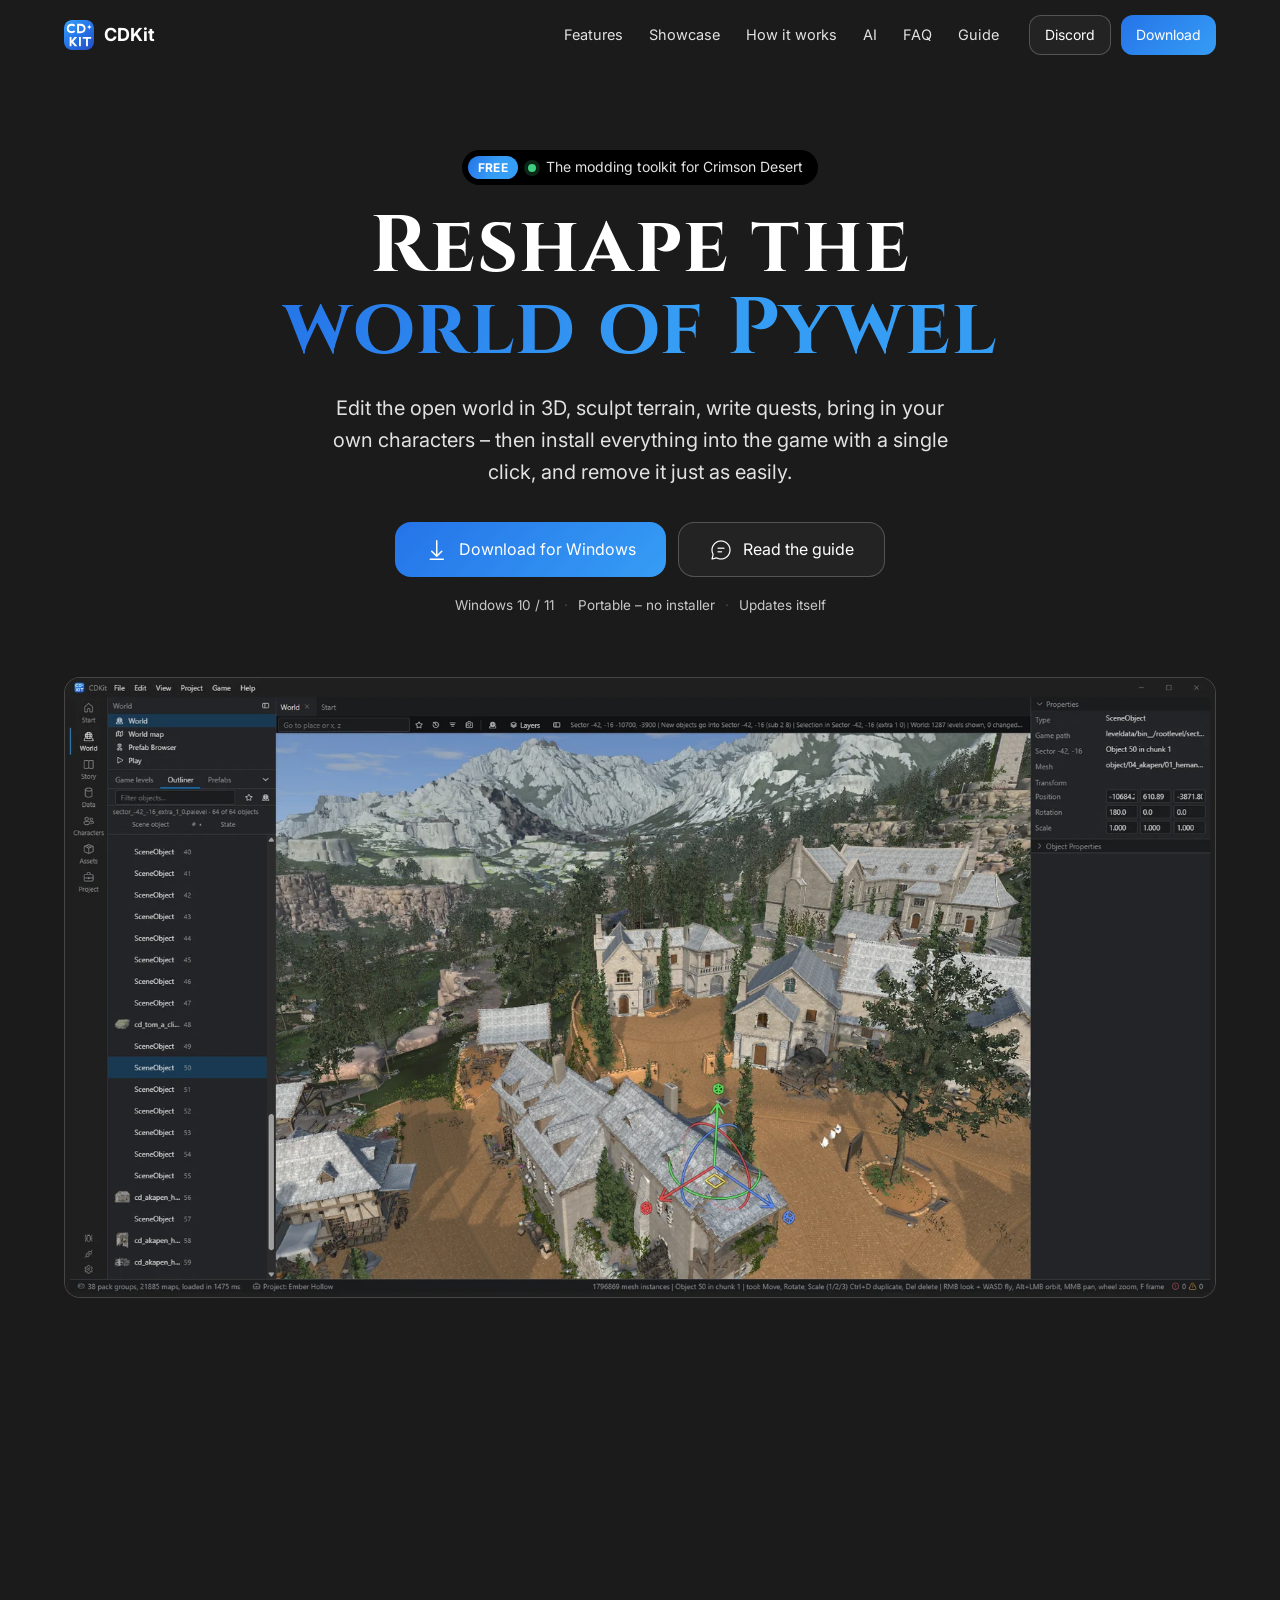
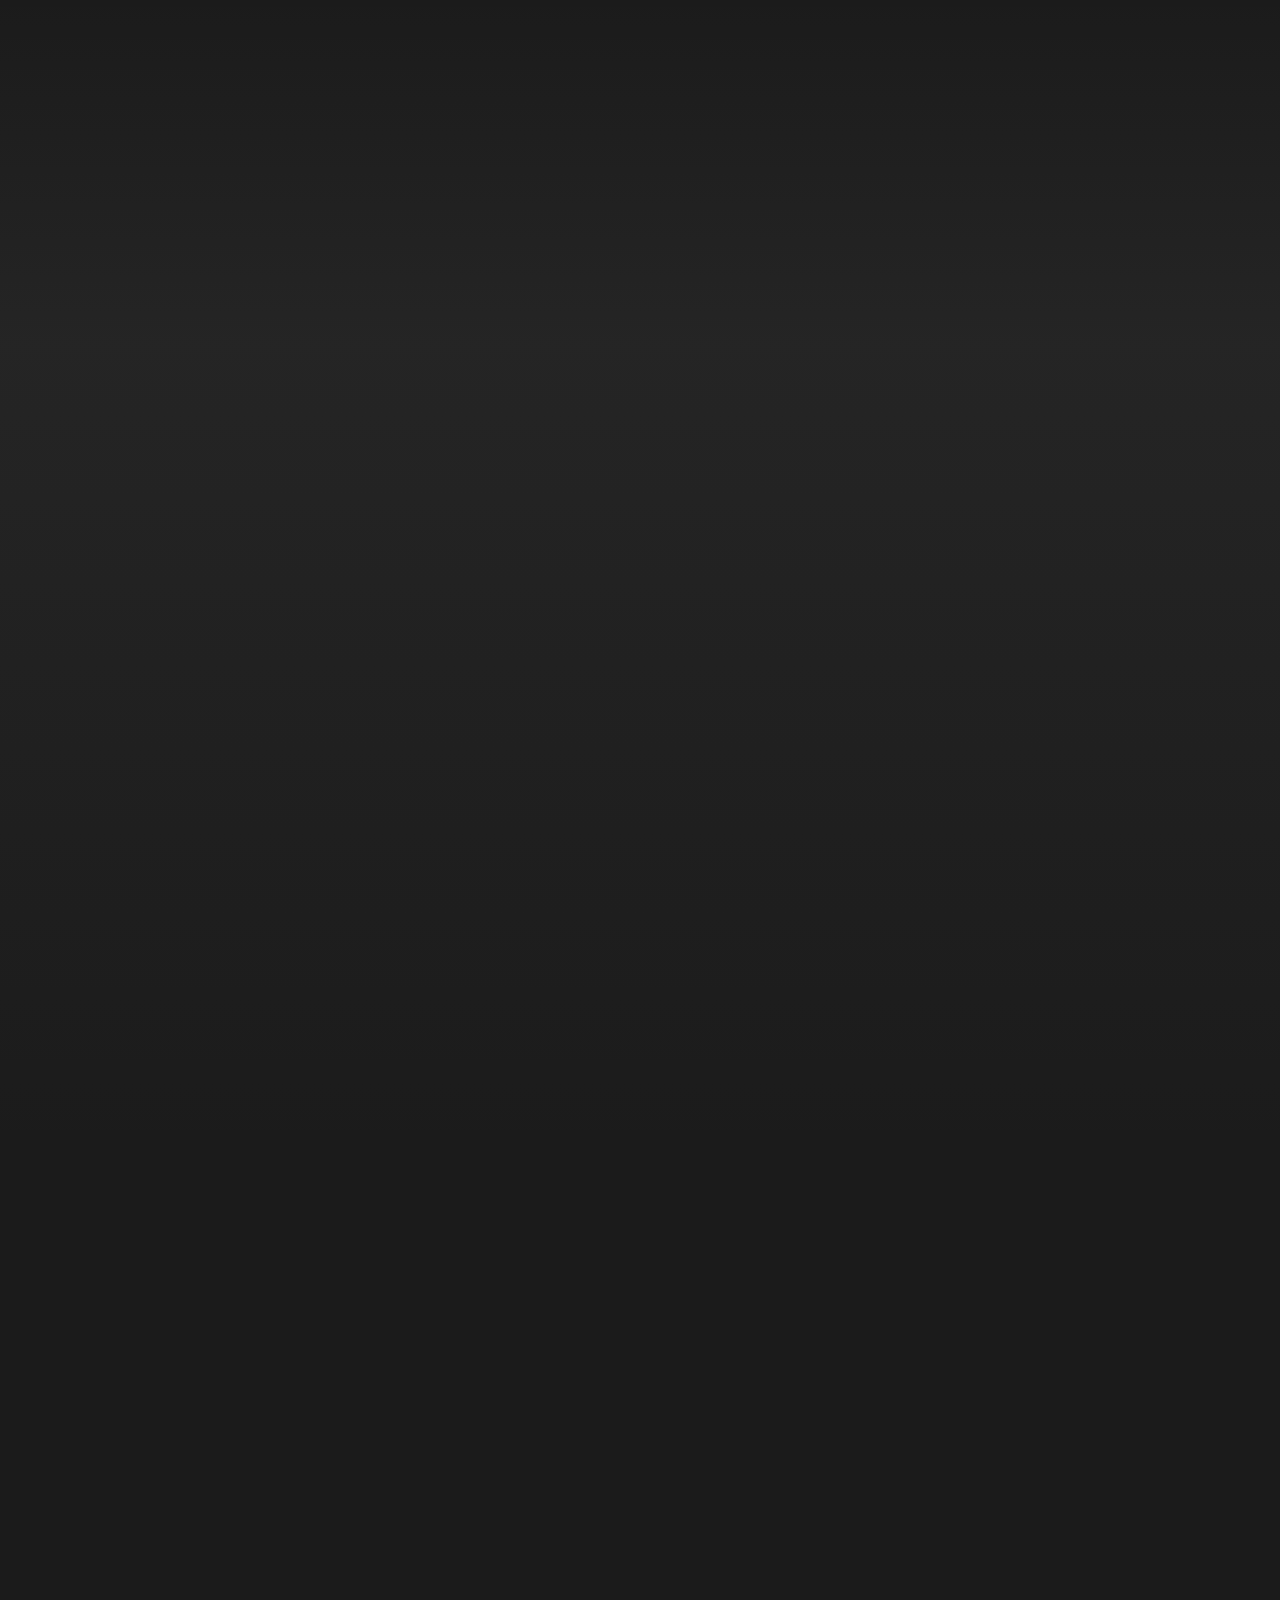
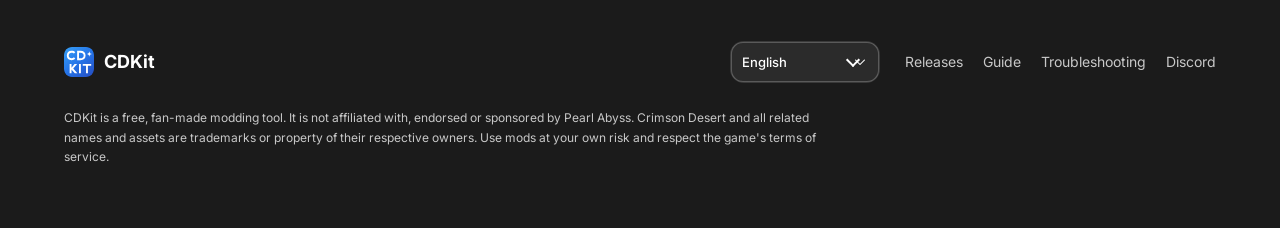
==== commit 28477eef: "Refactor code structure for improved readability and maintainability" ====
--- a/docs/index.html
+++ b/docs/index.html
@@ -1,2312 +1,48 @@
 <!doctype html>
 <html lang="en">
-
 <head>
   <meta charset="utf-8">
   <meta name="viewport" content="width=device-width, initial-scale=1">
-  <title>CDKit – The modding toolkit for Crimson Desert</title>
-  <meta http-equiv="content-language" content="en, zh-CN, zh-TW, de, fr, ko, ja, es, pt-BR, ru, tr">
-  <meta name="description" lang="en"
-    content="Edit the world, sculpt terrain, write quests, add characters and install it all into Crimson Desert with one click. Free, non-destructive, self-updating.">
-  <meta name="description" lang="zh-CN" content="编辑世界、雕刻地形、编写任务、添加角色，并一键安装到《红色沙漠》。免费、非破坏式、自动更新。">
-  <meta name="description" lang="zh-TW" content="編輯世界、塑造地形、編寫任務、加入角色，並一鍵安裝到《赤血沙漠》。免費、非破壞式、自動更新。">
-  <meta name="description" lang="de"
-    content="Bearbeite die Welt, forme Terrain, erstelle Quests, füge Charaktere hinzu und installiere alles mit einem Klick in Crimson Desert. Kostenlos, nicht-destruktiv und selbstaktualisierend.">
-  <meta name="description" lang="fr"
-    content="Modifiez le monde, sculptez le terrain, créez des quêtes, ajoutez des personnages et installez le tout dans Crimson Desert en un clic. Gratuit, non destructif et mis à jour automatiquement.">
-  <meta name="description" lang="ko"
-    content="월드를 편집하고 지형을 조형하며 퀘스트와 캐릭터를 만든 뒤 한 번의 클릭으로 Crimson Desert에 설치하세요. 무료이며 원본 파일을 손상하지 않고 자동 업데이트됩니다.">
-  <meta name="description" lang="ja"
-    content="ワールド編集、地形の造形、クエスト作成、キャラクター追加を行い、ワンクリックで Crimson Desert に導入できます。無料・非破壊・自動更新対応。">
-  <meta name="description" lang="es"
-    content="Edita el mundo, esculpe el terreno, crea misiones, añade personajes e instálalo todo en Crimson Desert con un solo clic. Gratis, no destructivo y con actualizaciones automáticas.">
-  <meta name="description" lang="pt-BR"
-    content="Edite o mundo, modele o terreno, crie missões, adicione personagens e instale tudo no Crimson Desert com um clique. Grátis, não destrutivo e com atualização automática.">
-  <meta name="description" lang="ru"
-    content="Редактируйте мир, меняйте рельеф, создавайте задания и персонажей, а затем устанавливайте всё в Crimson Desert одним нажатием. Бесплатно, без изменения оригинальных файлов и с автообновлением.">
-  <meta name="description" lang="tr"
-    content="Dünyayı düzenleyin, araziyi şekillendirin, görevler yazın, karakterler ekleyin ve hepsini tek tıkla Crimson Desert’e kurun. Ücretsiz, tahribatsız ve otomatik güncellenir.">
-  <meta name="theme-color" content="#0b0809">
-
-  <meta property="og:locale" content="en_US">
-  <meta property="og:locale:alternate" content="zh_CN">
-  <meta property="og:locale:alternate" content="zh_TW">
-  <meta property="og:locale:alternate" content="de_DE">
-  <meta property="og:locale:alternate" content="fr_FR">
-  <meta property="og:locale:alternate" content="ko_KR">
-  <meta property="og:locale:alternate" content="ja_JP">
-  <meta property="og:locale:alternate" content="es_ES">
-  <meta property="og:locale:alternate" content="pt_BR">
-  <meta property="og:locale:alternate" content="ru_RU">
-  <meta property="og:locale:alternate" content="tr_TR">
-  <meta property="og:title" lang="en" content="CDKit – The modding toolkit for Crimson Desert">
-  <meta property="og:title" lang="zh-CN" content="CDKit – 《红色沙漠》模组制作工具包">
-  <meta property="og:title" lang="zh-TW" content="CDKit – 《赤血沙漠》模組製作工具包">
-  <meta property="og:title" lang="de" content="CDKit – Das Modding-Toolkit für Crimson Desert">
-  <meta property="og:title" lang="fr" content="CDKit – La boîte à outils de modding pour Crimson Desert">
-  <meta property="og:title" lang="ko" content="CDKit – Crimson Desert 모딩 툴킷">
-  <meta property="og:title" lang="ja" content="CDKit – Crimson Desert のMOD制作ツールキット">
-  <meta property="og:title" lang="es" content="CDKit – El kit de herramientas de modding para Crimson Desert">
-  <meta property="og:title" lang="pt-BR" content="CDKit – O kit de ferramentas de modding para Crimson Desert">
-  <meta property="og:title" lang="ru" content="CDKit — Набор инструментов для моддинга Crimson Desert">
-  <meta property="og:title" lang="tr" content="CDKit – Crimson Desert için modlama araç seti">
-  <meta property="og:description" lang="en"
-    content="Edit the world, sculpt terrain, write quests, add characters and install it all into Crimson Desert with one click. Free, non-destructive, self-updating.">
-  <meta property="og:description" lang="zh-CN" content="编辑世界、雕刻地形、编写任务、添加角色，并一键安装到《红色沙漠》。免费、非破坏式、自动更新。">
-  <meta property="og:description" lang="zh-TW" content="編輯世界、塑造地形、編寫任務、加入角色，並一鍵安裝到《赤血沙漠》。免費、非破壞式、自動更新。">
-  <meta property="og:description" lang="de"
-    content="Bearbeite die Welt, forme Terrain, erstelle Quests, füge Charaktere hinzu und installiere alles mit einem Klick in Crimson Desert. Kostenlos, nicht-destruktiv und selbstaktualisierend.">
-  <meta property="og:description" lang="fr"
-    content="Modifiez le monde, sculptez le terrain, créez des quêtes, ajoutez des personnages et installez le tout dans Crimson Desert en un clic. Gratuit, non destructif et mis à jour automatiquement.">
-  <meta property="og:description" lang="ko"
-    content="월드를 편집하고 지형을 조형하며 퀘스트와 캐릭터를 만든 뒤 한 번의 클릭으로 Crimson Desert에 설치하세요. 무료이며 원본 파일을 손상하지 않고 자동 업데이트됩니다.">
-  <meta property="og:description" lang="ja"
-    content="ワールド編集、地形の造形、クエスト作成、キャラクター追加を行い、ワンクリックで Crimson Desert に導入できます。無料・非破壊・自動更新対応。">
-  <meta property="og:description" lang="es"
-    content="Edita el mundo, esculpe el terreno, crea misiones, añade personajes e instálalo todo en Crimson Desert con un solo clic. Gratis, no destructivo y con actualizaciones automáticas.">
-  <meta property="og:description" lang="pt-BR"
-    content="Edite o mundo, modele o terreno, crie missões, adicione personagens e instale tudo no Crimson Desert com um clique. Grátis, não destrutivo e com atualização automática.">
-  <meta property="og:description" lang="ru"
-    content="Редактируйте мир, меняйте рельеф, создавайте задания и персонажей, а затем устанавливайте всё в Crimson Desert одним нажатием. Бесплатно, без изменения оригинальных файлов и с автообновлением.">
-  <meta property="og:description" lang="tr"
-    content="Dünyayı düzenleyin, araziyi şekillendirin, görevler yazın, karakterler ekleyin ve hepsini tek tıkla Crimson Desert’e kurun. Ücretsiz, tahribatsız ve otomatik güncellenir.">
-  <meta property="og:image" content="assets/og.jpg">
-  <meta property="og:image:alt" lang="en" content="CDKit editor preview">
-  <meta property="og:image:alt" lang="zh-CN" content="CDKit《红色沙漠》编辑器预览">
-  <meta property="og:image:alt" lang="zh-TW" content="CDKit《赤血沙漠》編輯器預覽">
-  <meta property="og:image:alt" lang="de" content="Vorschau des CDKit-Editors">
-  <meta property="og:image:alt" lang="fr" content="Aperçu de l’éditeur CDKit">
-  <meta property="og:image:alt" lang="ko" content="CDKit 편집기 미리보기">
-  <meta property="og:image:alt" lang="ja" content="CDKit エディターのプレビュー">
-  <meta property="og:image:alt" lang="es" content="Vista previa del editor de CDKit">
-  <meta property="og:image:alt" lang="pt-BR" content="Prévia do editor do CDKit">
-  <meta property="og:image:alt" lang="ru" content="Предпросмотр редактора CDKit">
-  <meta property="og:image:alt" lang="tr" content="CDKit düzenleyici önizlemesi">
-  <meta property="og:type" content="website">
-  <meta property="og:site_name" content="CDKit">
-
-  <meta name="twitter:card" content="summary_large_image">
-  <meta name="twitter:title" lang="en" content="CDKit – The modding toolkit for Crimson Desert">
-  <meta name="twitter:title" lang="zh-CN" content="CDKit – 《红色沙漠》模组制作工具包">
-  <meta name="twitter:title" lang="zh-TW" content="CDKit – 《赤血沙漠》模組製作工具包">
-  <meta name="twitter:title" lang="de" content="CDKit – Das Modding-Toolkit für Crimson Desert">
-  <meta name="twitter:title" lang="fr" content="CDKit – La boîte à outils de modding pour Crimson Desert">
-  <meta name="twitter:title" lang="ko" content="CDKit – Crimson Desert 모딩 툴킷">
-  <meta name="twitter:title" lang="ja" content="CDKit – Crimson Desert のMOD制作ツールキット">
-  <meta name="twitter:title" lang="es" content="CDKit – El kit de herramientas de modding para Crimson Desert">
-  <meta name="twitter:title" lang="pt-BR" content="CDKit – O kit de ferramentas de modding para Crimson Desert">
-  <meta name="twitter:title" lang="ru" content="CDKit — Набор инструментов для моддинга Crimson Desert">
-  <meta name="twitter:title" lang="tr" content="CDKit – Crimson Desert için modlama araç seti">
-  <meta name="twitter:description" lang="en"
-    content="Edit the world, sculpt terrain, write quests, add characters and install it all into Crimson Desert with one click. Free, non-destructive, self-updating.">
-  <meta name="twitter:description" lang="zh-CN" content="编辑世界、雕刻地形、编写任务、添加角色，并一键安装到《红色沙漠》。免费、非破坏式、自动更新。">
-  <meta name="twitter:description" lang="zh-TW" content="編輯世界、塑造地形、編寫任務、加入角色，並一鍵安裝到《赤血沙漠》。免費、非破壞式、自動更新。">
-  <meta name="twitter:description" lang="de"
-    content="Bearbeite die Welt, forme Terrain, erstelle Quests, füge Charaktere hinzu und installiere alles mit einem Klick in Crimson Desert. Kostenlos, nicht-destruktiv und selbstaktualisierend.">
-  <meta name="twitter:description" lang="fr"
-    content="Modifiez le monde, sculptez le terrain, créez des quêtes, ajoutez des personnages et installez le tout dans Crimson Desert en un clic. Gratuit, non destructif et mis à jour automatiquement.">
-  <meta name="twitter:description" lang="ko"
-    content="월드를 편집하고 지형을 조형하며 퀘스트와 캐릭터를 만든 뒤 한 번의 클릭으로 Crimson Desert에 설치하세요. 무료이며 원본 파일을 손상하지 않고 자동 업데이트됩니다.">
-  <meta name="twitter:description" lang="ja"
-    content="ワールド編集、地形の造形、クエスト作成、キャラクター追加を行い、ワンクリックで Crimson Desert に導入できます。無料・非破壊・自動更新対応。">
-  <meta name="twitter:description" lang="es"
-    content="Edita el mundo, esculpe el terreno, crea misiones, añade personajes e instálalo todo en Crimson Desert con un solo clic. Gratis, no destructivo y con actualizaciones automáticas.">
-  <meta name="twitter:description" lang="pt-BR"
-    content="Edite o mundo, modele o terreno, crie missões, adicione personagens e instale tudo no Crimson Desert com um clique. Grátis, não destrutivo e com atualização automática.">
-  <meta name="twitter:description" lang="ru"
-    content="Редактируйте мир, меняйте рельеф, создавайте задания и персонажей, а затем устанавливайте всё в Crimson Desert одним нажатием. Бесплатно, без изменения оригинальных файлов и с автообновлением.">
-  <meta name="twitter:description" lang="tr"
-    content="Dünyayı düzenleyin, araziyi şekillendirin, görevler yazın, karakterler ekleyin ve hepsini tek tıkla Crimson Desert’e kurun. Ücretsiz, tahribatsız ve otomatik güncellenir.">
-  <meta name="twitter:image" content="assets/og.jpg">
-  <meta name="twitter:image:alt" lang="en" content="CDKit editor preview">
-  <meta name="twitter:image:alt" lang="zh-CN" content="CDKit《红色沙漠》编辑器预览">
-  <meta name="twitter:image:alt" lang="zh-TW" content="CDKit《赤血沙漠》編輯器預覽">
-  <meta name="twitter:image:alt" lang="de" content="Vorschau des CDKit-Editors">
-  <meta name="twitter:image:alt" lang="fr" content="Aperçu de l’éditeur CDKit">
-  <meta name="twitter:image:alt" lang="ko" content="CDKit 편집기 미리보기">
-  <meta name="twitter:image:alt" lang="ja" content="CDKit エディターのプレビュー">
-  <meta name="twitter:image:alt" lang="es" content="Vista previa del editor de CDKit">
-  <meta name="twitter:image:alt" lang="pt-BR" content="Prévia do editor do CDKit">
-  <meta name="twitter:image:alt" lang="ru" content="Предпросмотр редактора CDKit">
-  <meta name="twitter:image:alt" lang="tr" content="CDKit düzenleyici önizlemesi">
-
-  <link rel="alternate" hreflang="x-default" href="?lang=en">
-  <link rel="alternate" hreflang="en" href="?lang=en">
-  <link rel="alternate" hreflang="zh-CN" href="?lang=zh-CN">
-  <link rel="alternate" hreflang="zh-TW" href="?lang=zh-TW">
-  <link rel="alternate" hreflang="de" href="?lang=de">
-  <link rel="alternate" hreflang="fr" href="?lang=fr">
-  <link rel="alternate" hreflang="ko" href="?lang=ko">
-  <link rel="alternate" hreflang="ja" href="?lang=ja">
-  <link rel="alternate" hreflang="es" href="?lang=es">
-  <link rel="alternate" hreflang="pt-BR" href="?lang=pt-BR">
-  <link rel="alternate" hreflang="ru" href="?lang=ru">
-  <link rel="alternate" hreflang="tr" href="?lang=tr">
-  <link rel="icon" href="assets/logo.svg" type="image/svg+xml">
-  <link rel="preconnect" href="https://fonts.googleapis.com">
-  <link rel="preconnect" href="https://fonts.gstatic.com" crossorigin>
-  <link
-    href="https://fonts.googleapis.com/css2?family=Inter:wght@400;500;600;700&family=Cinzel:wght@600;700&family=JetBrains+Mono:wght@400;500&display=swap"
-    rel="stylesheet">
+  <meta name="robots" content="noindex">
+  <title>CDKit — Choose a language</title>
+  <script>
+    (() => {
+      const supported = ["en", "zh-CN", "zh-TW", "de", "fr", "ko", "ja", "es", "pt-BR", "ru", "tr"];
+      const normalize = raw => {
+        if (!raw) return null;
+        const value = String(raw).replace(/_/g, '-').toLowerCase();
+        if (value.startsWith('zh')) return /(hant|tw|hk|mo)/.test(value) ? 'zh-TW' : 'zh-CN';
+        if (value.startsWith('pt')) return 'pt-BR';
+        return supported.find(code => code.toLowerCase() === value) ||
+          supported.find(code => code.toLowerCase().split('-')[0] === value.split('-')[0]) || null;
+      };
+      const query = normalize(new URLSearchParams(location.search).get('lang'));
+      const browser = [...(navigator.languages || []), navigator.language].map(normalize).find(Boolean);
+      location.replace(`./${query || browser || 'en'}/`);
+    })();
+  </script>
+  <noscript><meta http-equiv="refresh" content="0; url=./en/"></noscript>
   <style>
-    :root {
-      --bg: #1b1b1b;
-      --bg-2: #272727;
-      --surface: rgba(255, 255, 255, 0.04);
-      --surface-2: rgba(255, 255, 255, 0.07);
-      --line: rgba(255, 255, 255, 0.1);
-      --line-strong: rgba(255, 255, 255, 0.22);
-      --text: #ffffff;
-      --muted: #e2e2e2;
-      --faint: #c8c8c8;
-      --crimson: #2574E8;
-      --crimson-deep: #254FC4;
-      --ember: #369DF5;
-      --sand: #369DF5;
-      --blue: #3a8df0;
-      --radius: 12px;
-      --max: 1200px;
-      --grad: linear-gradient(115deg, var(--crimson) 0%, var(--ember) 55%, var(--sand) 100%);
-    }
-
-    * {
-      box-sizing: border-box;
-    }
-
-    html {
-      scroll-behavior: smooth;
-    }
-
-    body {
-      margin: 0;
-      background: var(--bg);
-      color: var(--text);
-      font: 16px/1.6 Inter, system-ui, -apple-system, "Segoe UI", sans-serif;
-      -webkit-font-smoothing: antialiased;
-      overflow-x: hidden;
-      overflow-x: clip;
-    }
-
-    body.modal-open {
-      overflow: hidden;
-    }
-
-    img {
-      max-width: 100%;
-      height: auto;
-      display: block;
-    }
-
-    a {
-      color: inherit;
-      text-decoration: none;
-    }
-
-    .wrap {
-      width: 100%;
-      max-width: var(--max);
-      margin: 0 auto;
-      padding: 0 24px;
-    }
-
-    section[id],
-    main[id] {
-      scroll-margin-top: 86px;
-    }
-
-    :where(a, button, summary, [tabindex]):focus-visible {
-      outline: 2px solid var(--ember);
-      outline-offset: 3px;
-    }
-
-    .serif {
-      font-family: Cinzel, Georgia, serif;
-      letter-spacing: .02em;
-    }
-
-    .grad-text {
-      background: var(--grad);
-      -webkit-background-clip: text;
-      background-clip: text;
-      color: transparent;
-    }
-
-    .eyebrow {
-      display: inline-flex;
-      align-items: center;
-      gap: 8px;
-      font-size: 14px;
-      text-transform: uppercase;
-      color: var(--ember);
-    }
-
-    /* ---------- nav ---------- */
-    .nav {
-      position: fixed;
-      inset: 0 0 auto 0;
-      z-index: 50;
-      transition: background .3s, border-color .3s, backdrop-filter .3s;
-      border-bottom: 1px solid transparent;
-    }
-
-    .nav.scrolled {
-      background: #1b1b1b70;
-      backdrop-filter: blur(16px) saturate(1.4);
-      -webkit-backdrop-filter: blur(16px) saturate(1.4);
-      border-color: var(--line);
-    }
-
-    .nav .wrap {
-      display: flex;
-      align-items: center;
-      gap: 30px;
-      height: 70px;
-    }
-
-    .brand {
-      display: flex;
-      align-items: center;
-      gap: 10px;
-      font-weight: 700;
-      font-size: 18px;
-      color: var(--text);
-    }
-
-    .brand img {
-      width: 30px;
-      height: 30px;
-      border-radius: 8px;
-    }
-
-    .nav-links {
-      display: flex;
-      gap: 26px;
-      margin-left: auto;
-      font-size: 14.5px;
-      color: var(--muted);
-    }
-
-    .nav-links a:hover {
-      color: var(--text);
-    }
-
-    .nav-cta {
-      display: flex;
-      gap: 10px;
-    }
-
-
-    .lang-picker {
-      flex: none;
-      min-width: 0;
-      margin-left: auto;
-    }
-
-    .lang-select {
-      width: 148px;
-      height: 40px;
-      padding: 0 10px;
-      border: 1px solid var(--line-strong);
-      border-radius: 12px;
-      background: var(--surface);
-      color: var(--text);
-      font: 500 13px/1 Inter, system-ui, -apple-system, "Segoe UI", sans-serif;
-      cursor: pointer;
-      outline: none;
-      color-scheme: dark;
-    }
-
-    .lang-select:hover,
-    .lang-select:focus-visible {
-      background: var(--surface-2);
-      border-color: rgba(255, 255, 255, 0.35);
-    }
-
-    .lang-select option {
-      background: #1b1b1b;
-      color: #fff;
-    }
-
-    .menu-btn {
-      display: none;
-      margin-left: auto;
-      padding: 0;
-      align-items: center;
-      justify-content: center;
-      background: none;
-      border: 1px solid var(--line-strong);
-      color: var(--text);
-      border-radius: 12px;
-      width: 40px;
-      height: 40px;
-      cursor: pointer;
-    }
-
-    /* ---------- buttons ---------- */
-    .btn {
-      display: inline-flex;
-      align-items: center;
-      justify-content: center;
-      gap: 10px;
-      height: 45px;
-      padding: 0 20px;
-      border-radius: 12px;
-      font-size: 16px;
-      border: 1px solid var(--line-strong);
-      background: var(--surface);
-      color: var(--text);
-      cursor: pointer;
-      transition: transform .15s, background .2s, border-color .2s, opacity .2s;
-      white-space: nowrap;
-    }
-
-    .btn:hover {
-      background: var(--surface-2);
-      border-color: rgba(255, 255, 255, 0.35);
-    }
-
-    .btn svg {
-      width: 24px;
-      height: 24px;
-      flex: none;
-    }
-
-    .btn-primary {
-      border: 0;
-      background: linear-gradient(135deg, var(--crimson), var(--ember));
-      color: #fff;
-    }
-
-    .btn-primary:hover {
-      opacity: .95;
-      background: linear-gradient(135deg, var(--crimson), var(--ember));
-    }
-
-    .btn-sm {
-      height: 40px;
-      padding: 0 15px;
-      font-size: 14px;
-      border-radius: 12px;
-    }
-
-    .btn-lg {
-      height: 55px;
-      padding: 0 30px;
-      font-size: 16px;
-      border-radius: 16px;
-    }
-
-    /* ---------- hero ---------- */
-    .hero {
-      position: relative;
-      padding: 150px 0 80px;
-      isolation: isolate;
-    }
-
-    .dunes {
-      position: absolute;
-      left: 0;
-      right: 0;
-      bottom: 0;
-      height: 420px;
-      z-index: -1;
-      opacity: .9;
-    }
-
-    .hero-bg {
-      position: absolute;
-      inset: 0;
-      z-index: -1;
-      overflow: hidden;
-      pointer-events: none;
-      contain: layout paint;
-    }
-
-    #embers {
-      display: block;
-      width: 100%;
-      height: 100%;
-      max-width: none;
-      pointer-events: none;
-    }
-
-    .hero-grid {
-      display: grid;
-      grid-template-columns: minmax(0, 1fr);
-      gap: 60px;
-      text-align: center;
-    }
-
-    .badge {
-      display: inline-flex;
-      align-items: center;
-      justify-content: center;
-      gap: 10px;
-      max-width: 100%;
-      padding: 6px 15px 6px 6px;
-      border-radius: 999px;
-      background: #000000;
-      font-size: 14px;
-      color: var(--muted);
-      backdrop-filter: blur(8px);
-    }
-
-    .badge>span:last-child {
-      min-width: 0;
-      overflow-wrap: anywhere;
-    }
-
-    .badge b {
-      background: var(--grad);
-      color: #ffffff;
-      border-radius: 999px;
-      padding: 2px 10px;
-      font-size: 12px;
-      letter-spacing: .04em;
-    }
-
-    .badge .dot {
-      width: 8px;
-      height: 8px;
-      border-radius: 50%;
-      background: #3fd07f;
-      box-shadow: 0 0 0 4px rgba(63, 208, 127, .18);
-    }
-
-    h1 {
-      font-size: clamp(42px, 7vw, 80px);
-      line-height: 1.02;
-      margin: 22px auto 22px;
-      max-width: 14ch;
-      font-weight: 700;
-      letter-spacing: -.01em;
-    }
-
-    .lead {
-      font-size: clamp(16px, 2vw, 20px);
-      color: var(--muted);
-      max-width: 640px;
-      margin: 0 auto 34px;
-    }
-
-    .hero-ctas {
-      display: flex;
-      gap: 12px;
-      justify-content: center;
-      flex-wrap: wrap;
-    }
-
-    .release-line {
-      margin-top: 18px;
-      font-size: 13.5px;
-      color: var(--faint);
-      min-height: 22px;
-    }
-
-    .release-line span+span::before {
-      content: "·";
-      margin: 0 10px;
-      color: var(--line-strong);
-    }
-
-    .window {
-      position: relative;
-      min-width: 0;
-      border-radius: 16px;
-      overflow: hidden;
-      background: #141011;
-      border: 1px solid var(--line-strong);
-    }
-
-    .window img {
-      width: 100%;
-    }
-
-    .hero-shot {
-      perspective: 1800px;
-    }
-
-    /* ---------- stats ---------- */
-    .stats {
-      display: grid;
-      grid-template-columns: repeat(4, minmax(0, 1fr));
-      border: 1px solid var(--line);
-      border-radius: var(--radius);
-      background: var(--surface);
-      margin-top: 72px;
-      overflow: hidden;
-    }
-
-    .stat {
-      padding: 26px 24px;
-      text-align: center;
-      border-right: 1px solid var(--line);
-    }
-
-    .stat:last-child {
-      border-right: 0;
-    }
-
-    .stat strong {
-      display: block;
-      font-size: 34px;
-      font-weight: 700;
-      line-height: 1.1;
-    }
-
-    .stat span {
-      font-size: 14px;
-      color: var(--muted);
-    }
-
-    /* ---------- sections ---------- */
-    section {
-      position: relative;
-      padding: 100px 0;
-    }
-
-    .section-head {
-      max-width: 720px;
-      margin: 0 0 60px;
-    }
-
-    .section-head.center {
-      margin-left: auto;
-      margin-right: auto;
-      text-align: center;
-    }
-
-    h2 {
-      font-size: clamp(32px, 4.4vw, 52px);
-      line-height: 1.08;
-      margin: 16px 0 16px;
-      letter-spacing: -.01em;
-    }
-
-    .section-head p {
-      color: var(--muted);
-      font-size: 18px;
-      margin: 0;
-    }
-
-    /* features */
-    .features {
-      display: grid;
-      grid-template-columns: repeat(3, minmax(0, 1fr));
-      gap: 18px;
-    }
-
-    .card {
-      position: relative;
-      padding: 28px;
-      border-radius: var(--radius);
-      background: linear-gradient(180deg, rgba(255, 240, 230, .05), rgba(255, 240, 230, .02));
-      border: 1px solid var(--line);
-      transition: transform .25s, border-color .25s, background .25s;
-      overflow: hidden;
-    }
-
-    .card::before {
-      content: "";
-      position: absolute;
-      inset: 0;
-      background: radial-gradient(400px 400px at var(--mx, 50%) var(--my, 0%), rgba(255, 255, 254, 0.14), transparent 60%);
-      opacity: 0;
-      transition: opacity .3s;
-      pointer-events: none;
-    }
-
-    .card:hover {
-      transform: translateY(-3px);
-      border-color: var(--line-strong);
-    }
-
-    .card:hover::before,
-    .card.spotlight-active::before {
-      opacity: 1;
-    }
-
-    .icon {
-      width: 48px;
-      height: 48px;
-      display: grid;
-      place-items: center;
-      margin-bottom: 18px;
-      color: var(--sand);
-    }
-
-    .icon svg {
-      width: 48px;
-      height: 48px;
-    }
-
-    .card h3 {
-      margin: 0 0 8px;
-      font-size: 18.5px;
-    }
-
-    .card p {
-      margin: 0;
-      color: var(--muted);
-      font-size: 15px;
-    }
-
-    .card.wide {
-      grid-column: span 2;
-      display: grid;
-      grid-template-columns: minmax(0, 1fr) minmax(0, 1.15fr);
-      gap: 28px;
-      align-items: center;
-    }
-
-    .card.wide img {
-      width: 100%;
-      min-width: 0;
-      border-radius: 12px;
-      border: 1px solid var(--line);
-      cursor: zoom-in;
-    }
-
-    /* showcase */
-    .showcase {
-      background: linear-gradient(180deg, transparent, rgba(220, 220, 220, 0.05) 30%, transparent);
-    }
-
-    /* views list on the left, the selected view on the right */
-    .show-grid {
-      display: grid;
-      grid-template-columns: 260px minmax(0, 1fr);
-      gap: 28px;
-      align-items: start;
-    }
-
-    .tabs {
-      display: flex;
-      flex-direction: column;
-      gap: 4px;
-      position: sticky;
-      top: 100px;
-    }
-
-    .tab {
-      position: relative;
-      display: block;
-      width: 100%;
-      text-align: left;
-      padding: 14px 18px;
-      border-radius: 12px;
-      border: 1px solid transparent;
-      background: transparent;
-      color: var(--faint);
-      font: 400 16px/1.3 Inter, sans-serif;
-      cursor: pointer;
-      overflow: hidden;
-      transition: color .2s, background .2s, border-color .2s;
-    }
-
-    .tab:hover {
-      color: var(--text);
-      background: var(--surface);
-    }
-
-    .tab[aria-selected="true"] {
-      color: var(--text);
-      background: var(--surface-2);
-      border-color: var(--line-strong);
-    }
-
-    .tab::before {
-      content: "";
-      position: absolute;
-      left: 0;
-      top: 12px;
-      bottom: 12px;
-      width: 2px;
-      border-radius: 2px;
-      background: var(--ember);
-      opacity: 0;
-      transition: opacity .2s;
-    }
-
-    .tab[aria-selected="true"]::before {
-      opacity: 1;
-    }
-
-    /* auto-advance progress; 6 s matches the timer in the script */
-    .tab::after {
-      content: "";
-      position: absolute;
-      left: 0;
-      bottom: 0;
-      width: 100%;
-      height: 2px;
-      background: var(--grad);
-      transform: scaleX(0);
-      transform-origin: left;
-    }
-
-    .tabs.auto .tab[aria-selected="true"]::after {
-      animation: tab-progress 6s linear forwards;
-    }
-
-    @keyframes tab-progress {
-      to {
-        transform: scaleX(1);
-      }
-    }
-
-    .stage {
-      display: grid;
-      gap: 26px;
-    }
-
-    .stage .window img {
-      transition: opacity .35s;
-    }
-
-    .stage-text {
-      display: grid;
-      grid-template-columns: minmax(0, 1fr) minmax(0, 1fr);
-      gap: 10px 40px;
-      align-items: start;
-    }
-
-    .stage-text h3 {
-      grid-column: 1 / -1;
-      font-size: 30px;
-      margin: 0 0 4px;
-    }
-
-    .stage-text p {
-      color: var(--muted);
-      margin: 0;
-    }
-
-    .checks {
-      list-style: none;
-      padding: 0;
-      margin: 0;
-      display: grid;
-      gap: 10px;
-    }
-
-    .checks li {
-      display: flex;
-      gap: 10px;
-      align-items: flex-start;
-      color: var(--text);
-      font-size: 16px;
-    }
-
-    .checks li::before {
-      content: "";
-      flex: none;
-      width: 24px;
-      height: 24px;
-      border-radius: 50%;
-      background: linear-gradient(135deg, var(--crimson), var(--ember));
-      -webkit-mask: url("data:image/svg+xml,%3Csvg xmlns='http://www.w3.org/2000/svg' viewBox='0 0 24 24'%3E%3Cpath d='M12 2a10 10 0 100 20 10 10 0 000-20zm-1.2 14.2l-4-4 1.4-1.4 2.6 2.6 5.6-5.6 1.4 1.4-7 7z'/%3E%3C/svg%3E") center/contain no-repeat;
-      mask: url("data:image/svg+xml,%3Csvg xmlns='http://www.w3.org/2000/svg' viewBox='0 0 24 24'%3E%3Cpath d='M12 2a10 10 0 100 20 10 10 0 000-20zm-1.2 14.2l-4-4 1.4-1.4 2.6 2.6 5.6-5.6 1.4 1.4-7 7z'/%3E%3C/svg%3E") center/contain no-repeat;
-    }
-
-    /* steps */
-    .steps {
-      display: grid;
-      grid-template-columns: repeat(3, minmax(0, 1fr));
-      gap: 18px;
-      counter-reset: step;
-    }
-
-    .step {
-      position: relative;
-      padding: 30px 28px 28px;
-      border-radius: var(--radius);
-      border: 1px solid var(--line);
-      background: var(--surface);
-    }
-
-    .step::before {
-      counter-increment: step;
-      content: "0" counter(step);
-      font: 700 15px "JetBrains Mono", monospace;
-      color: var(--ember);
-      display: block;
-      margin-bottom: 14px;
-    }
-
-    .step h3 {
-      margin: 0 0 8px;
-      font-size: 20px;
-    }
-
-    .step p {
-      margin: 0;
-      color: var(--muted);
-      font-size: 15px;
-    }
-
-    .step:not(:last-child)::after {
-      content: "";
-      position: absolute;
-      top: 40px;
-      right: -18px;
-      width: 18px;
-      height: 1px;
-      background: var(--line-strong);
-    }
-
-    /* split */
-    .split {
-      display: grid;
-      grid-template-columns: minmax(0, 1fr) minmax(0, 1fr);
-      gap: 56px;
-      align-items: center;
-    }
-
-    .pill-list {
-      display: grid;
-      gap: 20px;
-      margin-top: 30px;
-    }
-
-    .pill {
-      display: flex;
-      gap: 16px;
-      padding: 18px 20px;
-      border-radius: 14px;
-      border: 1px solid var(--line);
-      background: var(--surface);
-    }
-
-    .pill .icon {
-      margin: 0;
-      width: 40px;
-      height: 40px;
-      flex: none;
-    }
-
-    .pill .icon svg {
-      width: 40px;
-      height: 40px;
-    }
-
-    .pill h4 {
-      margin: 0 0 10px;
-      font-size: 16px;
-    }
-
-    .pill p {
-      margin: 0;
-      color: var(--muted);
-      font-size: 16px;
-    }
-
-    /* code / mcp */
-    .code {
-      position: relative;
-      max-width: 100%;
-      border-radius: 14px;
-      background: var(--surface);
-      padding: 20px 20px;
-      font: 16px/1.7 "JetBrains Mono", monospace;
-      color: #e9d9cf;
-      overflow-x: hidden;
-      white-space: normal;
-      overflow-wrap: anywhere;
-    }
-
-
-    .code-line {
-      display: block;
-      min-width: 0;
-    }
-
-    .code-line:first-of-type {
-      padding-right: 72px;
-    }
-
-    .code .c {
-      color: var(--faint);
-    }
-
-    .code .k {
-      color: var(--ember);
-    }
-
-    .code .s {
-      color: var(--sand);
-    }
-
-    .copy {
-      position: absolute;
-      top: 12px;
-      right: 12px;
-      height: 30px;
-      padding: 0 12px;
-      border-radius: 8px;
-      border: none;
-      background: var(--bg);
-      color: var(--muted);
-      font: 500 12px Inter, sans-serif;
-      cursor: pointer;
-    }
-
-    .copy:hover {
-      color: var(--text);
-    }
-
-    .chat {
-      display: grid;
-      gap: 12px;
-      margin-top: 18px;
-    }
-
-    .bubble {
-      min-width: 0;
-      max-width: 88%;
-      padding: 12px 15px;
-      border-radius: 12px;
-      font-size: 16px;
-      overflow-wrap: anywhere;
-    }
-
-    .bubble.me {
-      justify-self: end;
-      background: var(--grad);
-    }
-
-    .bubble.ai {
-      background: var(--surface);
-      color: var(--muted);
-    }
-
-    .split>*,
-    .stage>*,
-    .hero-grid>*,
-    .card.wide>* {
-      min-width: 0;
-    }
-
-    /* faq */
-    .faq {
-      max-width: 820px;
-      margin: 0 auto;
-      display: grid;
-      gap: 12px;
-    }
-
-    details {
-      border: 1px solid var(--line);
-      border-radius: 14px;
-      background: var(--surface);
-      transition: border-color .2s, background .2s;
-    }
-
-    details[open] {
-      border-color: var(--line-strong);
-      background: var(--surface-2);
-    }
-
-    summary {
-      list-style: none;
-      cursor: pointer;
-      padding: 20px 60px 20px 20px;
-      position: relative;
-    }
-
-    summary::-webkit-details-marker {
-      display: none;
-    }
-
-    summary::after {
-      content: "";
-      position: absolute;
-      right: 20px;
-      top: 50%;
-      width: 8px;
-      height: 8px;
-      border-right: 2px solid var(--text);
-      border-bottom: 2px solid var(--text);
-      transform: translateY(-70%) rotate(45deg);
-      transition: transform .25s;
-    }
-
-    details[open] summary::after {
-      transform: translateY(-30%) rotate(-135deg);
-    }
-
-    details p {
-      margin: 0;
-      padding: 0 22px 20px;
-      color: var(--muted);
-    }
-
-    details a {
-      color: var(--sand);
-      text-decoration: underline;
-      text-underline-offset: 3px;
-    }
-
-    /* cta */
-    .cta {
-      position: relative;
-      overflow: hidden;
-      border-radius: 18px;
-      padding: 70px 40px;
-      text-align: center;
-      background:
-        radial-gradient(600px 300px at 15% 0%, var(--crimson), transparent 70%),
-        radial-gradient(600px 300px at 85% 100%, var(--sand), transparent 70%), #010101;
-    }
-
-    .cta h2 {
-      margin-top: 0;
-    }
-
-    .cta p {
-      color: #ffffff;
-      max-width: 560px;
-      margin: 0 auto 32px;
-      font-size: 18px;
-    }
-
-    /* footer */
-    footer {
-      padding: 50px 0 50px;
-      border-top: 1px solid var(--line);
-      color: var(--faint);
-      font-size: 14px;
-    }
-
-    .foot {
-      display: flex;
-      flex-wrap: wrap;
-      gap: 25px;
-      align-items: center;
-      justify-content: space-between;
-    }
-
-    .foot nav {
-      display: flex;
-      gap: 20px;
-      flex-wrap: wrap;
-    }
-
-    .foot nav a:hover {
-      color: var(--text);
-    }
-
-    .disclaimer {
-      margin-top: 25px;
-      font-size: 12px;
-      line-height: 1.6;
-      max-width: 760px;
-    }
-
-    /* lightbox */
-    .lightbox {
-      position: fixed;
-      inset: 0;
-      z-index: 100;
-      display: none;
-      align-items: center;
-      justify-content: center;
-      padding: 4vh 4vw;
-      background: rgba(0, 0, 0, 0.9);
-      backdrop-filter: blur(8px);
-      cursor: zoom-out;
-    }
-
-    .lightbox.open {
-      display: flex;
-      animation: fade .2s ease;
-    }
-
-    .lightbox img {
-      width: auto;
-      max-width: 100%;
-      max-height: 92vh;
-      object-fit: contain;
-      border-radius: 10px;
-      box-shadow: 0 30px 100px rgba(0, 0, 0, .8);
-    }
-
-    .lightbox-close {
-      position: fixed;
-      top: max(14px, env(safe-area-inset-top));
-      right: max(14px, env(safe-area-inset-right));
-      z-index: 1;
-      width: 44px;
-      height: 44px;
-      border: 1px solid var(--line-strong);
-      border-radius: 50%;
-      background: rgba(20, 16, 17, .9);
-      color: #fff;
-      font: 28px/1 Inter, sans-serif;
-      cursor: pointer;
-    }
-
-    @keyframes fade {
-      from {
-        opacity: 0;
-      }
-    }
-
-    /* reveal */
-    .reveal {
-      opacity: 0;
-      transform: translateY(24px);
-      transition: opacity .8s cubic-bezier(.2, .7, .2, 1), transform .8s cubic-bezier(.2, .7, .2, 1);
-    }
-
-    .reveal.in {
-      opacity: 1;
-      transform: none;
-    }
-
-    @media (prefers-reduced-motion: reduce) {
-      html {
-        scroll-behavior: auto;
-      }
-
-      .reveal,
-      .hero-shot .window {
-        opacity: 1;
-        transform: none;
-        transition: none;
-      }
-
-      #embers {
-        display: none;
-      }
-    }
-
-    /* responsive */
-    @media (max-width: 980px) {
-      .show-grid {
-        grid-template-columns: minmax(0, 1fr);
-      }
-
-      .tabs {
-        position: static;
-        flex-direction: row;
-        overflow-x: auto;
-        scrollbar-width: none;
-      }
-
-      .tab {
-        flex: none;
-        width: auto;
-        white-space: nowrap;
-        padding: 10px 16px;
-      }
-
-      .tab::before {
-        display: none;
-      }
-
-      .features {
-        grid-template-columns: minmax(0, 1fr) minmax(0, 1fr);
-      }
-
-      .card.wide {
-        grid-column: span 2;
-        grid-template-columns: minmax(0, 1fr);
-      }
-
-      .features .card:last-child {
-        grid-column: span 2;
-      }
-
-      .stage,
-      .split {
-        grid-template-columns: minmax(0, 1fr);
-      }
-
-      .steps {
-        grid-template-columns: minmax(0, 1fr);
-      }
-
-      .step::after {
-        display: none;
-      }
-
-      .stats {
-        grid-template-columns: minmax(0, 1fr) minmax(0, 1fr);
-      }
-
-      .stat:nth-child(2) {
-        border-right: 0;
-      }
-
-      .stat:nth-child(-n+2) {
-        border-bottom: 1px solid var(--line);
-      }
-    }
-
-    @media (max-width: 760px) {
-      .stage-text {
-        grid-template-columns: minmax(0, 1fr);
-      }
-
-      .wrap {
-        padding-left: 18px;
-        padding-right: 18px;
-      }
-
-      .nav .wrap {
-        height: 64px;
-        gap: 8px;
-      }
-
-      .lang-select {
-        width: 118px;
-        padding-left: 8px;
-        padding-right: 8px;
-        font-size: 12px;
-      }
-
-      .nav-links,
-      .nav-cta {
-        display: none;
-      }
-
-      .menu-btn {
-        display: inline-flex;
-      }
-
-      .nav.open {
-        background: #0b0809;
-        backdrop-filter: none;
-        -webkit-backdrop-filter: none;
-      }
-
-      .nav.open .nav-links {
-        display: flex;
-        position: absolute;
-        top: 100%;
-        left: 0;
-        right: 0;
-        flex-direction: column;
-        gap: 0;
-        max-height: calc(100dvh - 64px);
-        overflow-y: auto;
-        padding: 8px 18px 20px;
-        background: #0b0809;
-        border-bottom: 1px solid var(--line);
-        box-shadow: 0 18px 40px rgba(0, 0, 0, .28);
-      }
-
-      .nav.open .nav-links a {
-        padding: 12px 0;
-        border-bottom: 1px solid var(--line);
-      }
-
-      .features {
-        grid-template-columns: minmax(0, 1fr);
-      }
-
-      .card.wide {
-        grid-column: auto;
-      }
-
-      .features .card:last-child {
-        grid-column: auto;
-      }
-
-      section {
-        padding: 72px 0;
-      }
-
-      .section-head {
-        margin-bottom: 40px;
-      }
-
-      .hero {
-        padding: 108px 0 56px;
-      }
-
-      .hero-grid {
-        gap: 40px;
-      }
-
-      h1 {
-        font-size: clamp(34px, 11vw, 48px);
-        line-height: 1.05;
-      }
-
-      h2 {
-        font-size: clamp(30px, 9vw, 42px);
-      }
-
-      .badge {
-        flex-wrap: wrap;
-        border-radius: 18px;
-      }
-
-      .tabs {
-        flex-wrap: nowrap;
-        justify-content: flex-start;
-        overflow-x: auto;
-        padding: 2px 1px 8px;
-        scroll-snap-type: x proximity;
-        scrollbar-width: none;
-        -webkit-overflow-scrolling: touch;
-      }
-
-      .tabs::-webkit-scrollbar {
-        display: none;
-      }
-
-      .tab {
-        flex: none;
-        width: auto;
-        white-space: nowrap;
-        padding: 10px 16px;
-        scroll-snap-align: start;
-      }
-
-      .stage {
-        gap: 24px;
-      }
-
-      .stage-text h3 {
-        font-size: 26px;
-      }
-
-      .card {
-        padding: 22px;
-      }
-
-      .pill {
-        padding: 16px;
-      }
-
-      .pill>div:last-child {
-        min-width: 0;
-      }
-
-      .code {
-        padding: 52px 16px 16px;
-        font-size: 13.5px;
-      }
-
-      .code-line:first-of-type {
-        padding-right: 0;
-      }
-
-      .bubble {
-        max-width: 94%;
-        font-size: 15px;
-      }
-
-      .cta {
-        padding: 48px 20px;
-      }
-
-      .foot {
-        align-items: flex-start;
-      }
-
-      .foot nav {
-        width: 100%;
-      }
-    }
-
-    @media (max-width: 560px) {
-      .stats {
-        grid-template-columns: minmax(0, 1fr);
-        margin-top: 48px;
-      }
-
-      .stat,
-      .stat:nth-child(2) {
-        border-right: 0;
-      }
-
-      .stat:nth-child(-n+2) {
-        border-bottom: 1px solid var(--line);
-      }
-
-      .stat:nth-child(3) {
-        border-bottom: 1px solid var(--line);
-      }
-
-      .release-line {
-        display: grid;
-        gap: 2px;
-      }
-
-      .release-line span+span::before {
-        display: none;
-      }
-
-      .hero-ctas {
-        width: 100%;
-      }
-
-      .hero-ctas .btn {
-        width: 100%;
-        max-width: 320px;
-        padding-left: 18px;
-        padding-right: 18px;
-      }
-    }
+    :root { color-scheme: dark; font: 16px/1.5 Inter, system-ui, sans-serif; background: #1b1b1b; color: #fff; }
+    body { max-width: 40rem; margin: 8vh auto; padding: 2rem; }
+    a { color: #72a8ff; } li { margin: .5rem 0; }
   </style>
 </head>
-
 <body>
-
-  <header class="nav" id="nav">
-    <div class="wrap">
-      <a href="#top" class="brand"><img src="assets/logo.svg" alt="">CDKit</a>
-      <nav class="nav-links" id="navLinks">
-        <a href="#features">Features</a>
-        <a href="#showcase">Showcase</a>
-        <a href="#how">How it works</a>
-        <a href="#ai">AI</a>
-        <a href="#faq">FAQ</a>
-        <a href="https://github.com/Moon-yungg/CDKit-Releases/wiki">Guide</a>
-      </nav>
-      <div class="nav-cta">
-        <a class="btn btn-sm" href="https://discord.gg/HfkShRJZU" target="_blank" rel="noopener">Discord</a>
-        <a class="btn btn-sm btn-primary"
-          href="https://github.com/Moon-yungg/CDKit-Releases/releases/latest">Download</a>
-      </div>
-      <button class="menu-btn" id="menuBtn" aria-label="Menu" aria-expanded="false" aria-controls="navLinks">
-        <svg viewBox="0 0 24 24" width="20" height="20" fill="none" stroke="currentColor" stroke-width="2">
-          <path d="M4 7h16M4 12h16M4 17h16" />
-        </svg>
-      </button>
-    </div>
-  </header>
-
-  <main id="top">
-
-    <!-- ================= HERO ================= -->
-    <section class="hero">
-      <div class="hero-bg">
-        <canvas id="embers" aria-hidden="true"></canvas>
-      </div>
-      <div class="wrap hero-grid">
-        <div>
-          <span class="badge"><b>FREE</b><span class="dot"></span><span id="heroBadge">The modding toolkit for Crimson
-              Desert</span></span>
-          <h1 class="serif">Reshape the <span class="grad-text">world of Pywel</span></h1>
-          <p class="lead">Edit the open world in 3D, sculpt terrain, write quests, bring in your own characters – then
-            install everything into the game with a single click, and remove it just as easily.</p>
-          <div class="hero-ctas">
-            <a class="btn btn-lg btn-primary" id="downloadBtn"
-              href="https://github.com/Moon-yungg/CDKit-Releases/releases/latest">
-              <svg viewBox="0 0 24 24" fill="none" stroke="currentColor" stroke-width="2.2" stroke-linecap="round"
-                stroke-linejoin="round">
-                <path d="M12 3v12m0 0l-5-5m5 5l5-5M4 19h16" />
-              </svg>
-              Download for Windows
-            </a>
-            <a class="btn btn-lg" href="https://github.com/Moon-yungg/CDKit-Releases/wiki/Getting-Started">
-              <svg viewBox="0 0 24 24" fill="none" stroke="currentColor" stroke-width="2" stroke-linecap="round" stroke-linejoin="round">
-                <path d="M4 4h16v12H5l-1 4V4z"></path>
-                <path d="M8 9h8M8 12h5"></path>
-              </svg>
-              Read the guide
-            </a>
-          </div>
-          <div class="release-line" id="releaseLine"><span>Windows 10 / 11</span><span>Portable – no
-              installer</span><span>Updates itself</span></div>
-        </div>
-        <div class="hero-shot" id="heroShot">
-          <div class="window">
-            <img src="assets/shots/world-view.webp" alt="The CDKit world editor showing Hernand in 3D"
-              width="1600" height="860" fetchpriority="high">
-          </div>
-        </div>
-      </div>
-      <div class="wrap">
-        <div class="stats reveal">
-          <div class="stat"><strong class="grad-text">0</strong><span>original game files touched</span></div>
-          <div class="stat"><strong class="grad-text" data-count="2100000" data-suffix="+">2.1M+</strong><span>game
-              files to browse and replace</span></div>
-          <div class="stat"><strong class="grad-text" data-count="7">7</strong><span>task areas: world, story, data …</span></div>
-          <div class="stat"><strong class="grad-text" data-count="11">11</strong><span>editor languages</span></div>
-        </div>
-      </div>
-    </section>
-
-    <!-- ================= FEATURES ================= -->
-    <section id="features">
-      <div class="wrap">
-        <div class="section-head reveal">
-          <span class="eyebrow">Everything in one place</span>
-          <h2 class="serif">One toolkit. <span class="grad-text">Every corner of the game.</span></h2>
-          <p>From a single moved barrel to a new questline with its own characters – CDKit covers the whole journey from
-            idea to installed mod.</p>
-        </div>
-        <div class="features">
-          <article class="card wide reveal">
-            <div>
-              <div class="icon"><svg viewBox="0 0 24 24" fill="none" stroke="currentColor" stroke-width="2"
-                  stroke-linecap="round" stroke-linejoin="round">
-                  <path d="M12 2l9 5v10l-9 5-9-5V7l9-5z" />
-                  <path d="M12 22V12M21 7l-9 5-9-5" />
-                </svg></div>
-              <h3>A 3D world editor that feels like a game engine</h3>
-              <p>Fly through the streamed open world exactly as the game shows it. Select, move, rotate, scale,
-                duplicate and delete objects with a gizmo, snapping and full undo. Drag new buildings, props and trees
-                in from a browser of 49,000+ prefabs.</p>
-            </div>
-            <img src="assets/shots/prefab-browser.webp" alt="Prefab browser next to the 3D view" loading="lazy"
-              width="1600" height="860">
-          </article>
-          <article class="card reveal">
-            <div class="icon"><svg viewBox="0 0 24 24" fill="none" stroke="currentColor" stroke-width="2"
-                stroke-linecap="round" stroke-linejoin="round">
-                <path d="M3 20l6-10 4 6 3-4 5 8H3z" />
-                <circle cx="17" cy="6" r="2" />
-              </svg></div>
-            <h3>Terrain & vegetation</h3>
-            <p>Raise, lower and flatten the ground, paint materials and forests with brushes. Navigation and world map
-              update on build.</p>
-          </article>
-          <article class="card reveal">
-            <div class="icon"><svg viewBox="0 0 24 24" fill="none" stroke="currentColor" stroke-width="2"
-                stroke-linecap="round" stroke-linejoin="round">
-                <path d="M9 4h10v16H9" />
-                <path d="M5 8h8M5 12h8M5 16h5" />
-              </svg></div>
-            <h3>Quest designer</h3>
-            <p>See quests as a flow of objectives. Edit tasks, rewards, dialogue, conditions and voice lines – or start
-              new quests from templates.</p>
-          </article>
-          <article class="card reveal">
-            <div class="icon"><svg viewBox="0 0 24 24" fill="none" stroke="currentColor" stroke-width="2"
-                stroke-linecap="round" stroke-linejoin="round">
-                <circle cx="12" cy="7" r="4" />
-                <path d="M4 21c0-4 4-7 8-7s8 3 8 7" />
-              </svg></div>
-            <h3>Your own characters</h3>
-            <p>An assistant takes your FBX, glTF, Collada or MetaHuman model, binds it to the game skeleton, maps its
-              animations and places it in the world.</p>
-          </article>
-          <article class="card reveal">
-            <div class="icon"><svg viewBox="0 0 24 24" fill="none" stroke="currentColor" stroke-width="2"
-                stroke-linecap="round" stroke-linejoin="round">
-                <path d="M20 12l-8 8-9-9V3h8l9 9z" />
-                <circle cx="7.5" cy="7.5" r="1.5" />
-              </svg></div>
-            <h3>Items, shops & loot</h3>
-            <p>Rename and rebalance items, change prices and abilities, restock merchants and decide what enemies and
-              chests drop.</p>
-          </article>
-          <article class="card reveal">
-            <div class="icon"><svg viewBox="0 0 24 24" fill="none" stroke="currentColor" stroke-width="2"
-                stroke-linecap="round" stroke-linejoin="round">
-                <path d="M5 3l14 9-14 9V3z" />
-              </svg></div>
-            <h3>Play mode in one key</h3>
-            <p>Press F5 and the game starts with only the scene you are editing, your mod installed, and you standing
-              right there.</p>
-          </article>
-          <article class="card reveal">
-            <div class="icon"><svg viewBox="0 0 24 24" fill="none" stroke="currentColor" stroke-width="2"
-                stroke-linecap="round" stroke-linejoin="round">
-                <path d="M4 5h7M7.5 3v2M5 13c2-1 4-4 4.5-8M6 9c1 2 3 4 5 4" />
-                <path d="M13 21l4-10 4 10M14.5 17h5" />
-              </svg></div>
-            <h3>Every language</h3>
-            <p>Change any text of the game in any of its languages. One button shows a text side by side in all of them.
-            </p>
-          </article>
-          <article class="card reveal">
-            <div class="icon"><svg viewBox="0 0 24 24" fill="none" stroke="currentColor" stroke-width="2"
-                stroke-linecap="round" stroke-linejoin="round">
-                <path d="M3 3h18v18H3z" />
-                <path d="M3 9h18M9 21V9" />
-              </svg></div>
-            <h3>All the data</h3>
-            <p>Every data table of the game, with search, bulk edits and CSV round trips through Excel or Google Sheets.
-            </p>
-          </article>
-          <article class="card reveal">
-            <div class="icon"><svg viewBox="0 0 24 24" fill="none" stroke="currentColor" stroke-width="2"
-                stroke-linecap="round" stroke-linejoin="round">
-                <path d="M4 4h16v12H5l-1 4V4z" />
-                <path d="M8 9h8M8 12h5" />
-              </svg></div>
-            <h3>Letters & lore</h3>
-            <p>Write letters and scrolls players can pick up and read, and place them anywhere in the world.</p>
-          </article>
-          <article class="card reveal">
-            <div class="icon"><svg viewBox="0 0 24 24" fill="none" stroke="currentColor" stroke-width="2"
-                stroke-linecap="round" stroke-linejoin="round">
-                <path d="M3 4h18v16H3z" />
-                <path d="M9 4v16M3 9h6" />
-              </svg></div>
-            <h3>A modern editor</h3>
-            <p>Seven task areas, every item, quest and NPC in its own tab, a command palette for everything and crash
-              recovery – in a dark or light theme.</p>
-          </article>
-        </div>
-      </div>
-    </section>
-
-    <!-- ================= SHOWCASE ================= -->
-    <section id="showcase" class="showcase">
-      <div class="wrap">
-        <div class="section-head center reveal">
-          <span class="eyebrow">Take a look</span>
-          <h2 class="serif">Built for creators, <span class="grad-text">not file formats</span></h2>
-          <p>No hex editing, no unpacking archives by hand. CDKit speaks the game's formats so you can think about your
-            mod.</p>
-        </div>
-        <div class="show-grid reveal">
-          <div class="tabs" role="tablist" id="tabs"></div>
-          <div class="stage" id="showcasePanel" role="tabpanel">
-            <div class="window">
-              <img id="stageImg" src="assets/shots/world-view.webp" alt="" width="1600" height="860">
-            </div>
-            <div class="stage-text">
-              <h3 id="stageHead"></h3>
-              <p id="stageText"></p>
-              <ul class="checks" id="stageList"></ul>
-            </div>
-          </div>
-        </div>
-      </div>
-    </section>
-
-    <!-- ================= HOW ================= -->
-    <section id="how">
-      <div class="wrap">
-        <div class="section-head center reveal">
-          <span class="eyebrow">How it works</span>
-          <h2 class="serif">From idea to in-game <span class="grad-text">in three steps</span></h2>
-          <p>Your work lives in a project folder. CDKit turns it into an extra package the game loads on top of its own
-            data.</p>
-        </div>
-        <div class="steps">
-          <div class="step reveal">
-            <h3>Create a project</h3>
-            <p>Pick a folder and a name. Everything you change from now on is collected there – easy to back up, version
-              and share.</p>
-          </div>
-          <div class="step reveal">
-            <h3>Make your changes</h3>
-            <p>Use the world editor, quest designer, item editor and assistants. Undo anything, preview it in 3D, test
-              it with play mode.</p>
-          </div>
-          <div class="step reveal">
-            <h3>Install with one click</h3>
-            <p>Close the game, click <b>Install</b>, play. Changed your mind? <b>Uninstall</b> puts the game back
-              exactly as it was.</p>
-          </div>
-        </div>
-      </div>
-    </section>
-
-    <!-- ================= SAFE ================= -->
-    <section>
-      <div class="wrap split">
-        <div class="reveal">
-          <span class="eyebrow">Safe by design</span>
-          <h2 class="serif">Your game stays <span class="grad-text">restorable</span></h2>
-          <p style="color:var(--muted);font-size:18px;margin:0">Mods are separate packages outside the game folder. CDKit's
-            small runtime (cdkit.asi) shows them to the game while it runs – not a single original game file is changed.
-            Uninstall takes them out at once, game updates and Steam's file check no longer remove your mods, and
-            several mods load together with every conflict listed.</p>
-          <div class="pill-list">
-            <div class="pill">
-              <div class="icon"><svg viewBox="0 0 24 24" fill="none" stroke="currentColor" stroke-width="2"
-                  stroke-linecap="round" stroke-linejoin="round">
-                  <path d="M12 3l8 3v6c0 5-3.5 8-8 9-4.5-1-8-4-8-9V6l8-3z" />
-                  <path d="M9 12l2 2 4-4" />
-                </svg></div>
-              <div>
-                <h4>Non-destructive</h4>
-                <p>Mods load on top of the game. Remove them with one click.</p>
-              </div>
-            </div>
-            <div class="pill">
-              <div class="icon"><svg viewBox="0 0 24 24" fill="none" stroke="currentColor" stroke-width="2"
-                  stroke-linecap="round" stroke-linejoin="round">
-                  <path d="M21 12a9 9 0 11-3-6.7L21 8" />
-                  <path d="M21 3v5h-5" />
-                </svg></div>
-              <div>
-                <h4>Survives game updates</h4>
-                <p>Changes are stored as changes, not as copies – rebuild after a patch and you're done.</p>
-              </div>
-            </div>
-            <div class="pill">
-              <div class="icon"><svg viewBox="0 0 24 24" fill="none" stroke="currentColor" stroke-width="2"
-                  stroke-linecap="round" stroke-linejoin="round">
-                  <path d="M12 3v12m0 0l-5-5m5 5l5-5" />
-                  <path d="M4 19h16" />
-                </svg></div>
-              <div>
-                <h4>Updates itself</h4>
-                <p>New versions arrive with release notes on the start page – one click, verified download, restart.</p>
-              </div>
-            </div>
-          </div>
-        </div>
-        <div class="reveal">
-          <div class="window">
-            <img src="assets/shots/start-page.webp" alt="The CDKit start page with the next step for your project" loading="lazy"
-              width="1600" height="860">
-          </div>
-        </div>
-      </div>
-    </section>
-
-    <!-- ================= AI ================= -->
-    <section id="ai">
-      <div class="wrap split">
-        <div class="reveal">
-          <div class="code" id="mcpCode"><button class="copy"
-              data-copy="claude mcp add --transport http cdkit-web http://127.0.0.1:8767/mcp">Copy</button><span
-              class="code-line c"># connect an AI assistant to the running CDKit</span><span class="code-line"><span
-                class="k">claude</span> mcp add --transport http cdkit-web <span
-                class="s">http://127.0.0.1:8767/mcp</span></span></div>
-          <div class="chat">
-            <div class="bubble me">Translate the objectives of the quest “Ambush” into French and German.</div>
-            <div class="bubble ai">Opened the quest designer, updated 4 texts in 2 languages. The changes are pending –
-              review them and click <b>Save</b>.</div>
-            <div class="bubble me">Fly the world view to Hernand and take a 4K screenshot.</div>
-          </div>
-        </div>
-        <div class="reveal">
-          <span class="eyebrow">AI ready</span>
-          <h2 class="serif">Let an assistant <span class="grad-text">do the clicking</span></h2>
-          <p style="color:var(--muted);font-size:18px">CDKit has a built-in MCP interface. AI assistants like Claude can
-            read what the editor shows, operate its controls, move the 3D camera, edit tables and take screenshots –
-            inside CDKit only, on your own PC, with every step highlighted and undoable.</p>
-          <a class="btn" href="https://github.com/Moon-yungg/CDKit-Releases/wiki/AI-Assistants-MCP">How to connect →</a>
-        </div>
-      </div>
-    </section>
-
-    <!-- ================= FAQ ================= -->
-    <section id="faq">
-      <div class="wrap">
-        <div class="section-head center reveal">
-          <span class="eyebrow">Questions</span>
-          <h2 class="serif">Good to <span class="grad-text">know</span></h2>
-        </div>
-        <div class="faq reveal">
-          <details>
-            <summary>Is CDKit free?</summary>
-            <p>Yes. Download it, unpack it and start <code>CDkit.exe</code> – no account, no installer.</p>
-          </details>
-          <details>
-            <summary>Will it break my game or my save games?</summary>
-            <p>No original game file is changed. CDKit builds your mods into its own folder, and its runtime cdkit.asi
-              (loaded by an ASI loader in bin64) shows them to the game while it runs. Uninstall takes everything out at
-              once, and game updates or Steam's “Verify integrity of game files” no longer remove your mods. Play mode
-              blocks saving, so your saves stay safe while testing.</p>
-          </details>
-          <details>
-            <summary>What do I need?</summary>
-            <p>Windows 10 or 11 (64-bit), Crimson Desert on Steam and a DirectX 12 graphics card. Play mode and live
-              preview additionally use the World Builder plugin; importing MetaHuman/Fab packages needs Unreal Engine.
-            </p>
-          </details>
-          <details>
-            <summary>Do I need to know programming or 3D modelling?</summary>
-            <p>No. Most tasks – moving objects, changing items, editing quests and texts – are done with forms and the
-              mouse. For your own models you need a 3D file, the rest is handled by an assistant.</p>
-          </details>
-          <details>
-            <summary>What happens when the game gets an update?</summary>
-            <p>Steam resets the game's package list, so mods become inactive. Open your project in CDKit, click Build
-              and Install – your changes carry over in almost all cases.</p>
-          </details>
-          <details>
-            <summary>Can I share my mods?</summary>
-            <p>Yes. Share your project folder; others open it in CDKit and click Install, and CDKit rebuilds it for
-              their game version.</p>
-          </details>
-          <details>
-            <summary>Where do I get help?</summary>
-            <p>Start with the <a href="https://github.com/Moon-yungg/CDKit-Releases/wiki">guide</a>, and ask anything on
-              our <a href="https://discord.gg/HfkShRJZU" target="_blank" rel="noopener">Discord</a>.</p>
-          </details>
-        </div>
-      </div>
-    </section>
-
-    <!-- ================= CTA ================= -->
-    <section style="padding-top:20px">
-      <div class="wrap">
-        <div class="cta reveal">
-          <h2 class="serif">Your Pywel is waiting.</h2>
-          <p>Download CDKit, create a project and make your first change in minutes.</p>
-          <div class="hero-ctas">
-            <a class="btn btn-lg btn-primary" href="https://github.com/Moon-yungg/CDKit-Releases/releases/latest">
-              <svg viewBox="0 0 24 24" fill="none" stroke="currentColor" stroke-width="2.2" stroke-linecap="round"
-                stroke-linejoin="round">
-                <path d="M12 3v12m0 0l-5-5m5 5l5-5M4 19h16" />
-              </svg>
-              Download CDKit
-            </a>
-            <a class="btn btn-lg" href="https://discord.gg/HfkShRJZU" target="_blank" rel="noopener">
-              <svg viewBox="0 0 24 24" fill="currentColor">
-                <path
-                  d="M20.3 4.4A19.8 19.8 0 0015.4 3l-.6 1.3a18.4 18.4 0 00-5.6 0L8.6 3a19.7 19.7 0 00-4.9 1.4C.6 9 -.3 13.5.1 18a19.9 19.9 0 006 3l1.3-2.1a12.9 12.9 0 01-2-1l.5-.4a14.2 14.2 0 0012.2 0l.5.4c-.6.4-1.3.7-2 1L18 21a19.8 19.8 0 006-3c.5-5.2-.8-9.7-3.7-13.6zM8 15.3c-1.2 0-2.2-1.1-2.2-2.4S6.8 10.5 8 10.5s2.2 1.1 2.2 2.4-1 2.4-2.2 2.4zm8 0c-1.2 0-2.2-1.1-2.2-2.4s1-2.4 2.2-2.4 2.2 1.1 2.2 2.4-1 2.4-2.2 2.4z" />
-              </svg>
-              Join the Discord
-            </a>
-          </div>
-        </div>
-      </div>
-    </section>
-
+  <main>
+    <h1>CDKit</h1>
+    <p>Choose a language / 选择语言</p>
+    <ul><li><a href="./en/" lang="en">English</a></li>
+<li><a href="./zh-CN/" lang="zh-CN">简体中文</a></li>
+<li><a href="./zh-TW/" lang="zh-TW">繁體中文</a></li>
+<li><a href="./de/" lang="de">Deutsch</a></li>
+<li><a href="./fr/" lang="fr">Français</a></li>
+<li><a href="./ko/" lang="ko">한국어</a></li>
+<li><a href="./ja/" lang="ja">日本語</a></li>
+<li><a href="./es/" lang="es">Español</a></li>
+<li><a href="./pt-BR/" lang="pt-BR">Português (Brasil)</a></li>
+<li><a href="./ru/" lang="ru">Русский</a></li>
+<li><a href="./tr/" lang="tr">Türkçe</a></li></ul>
   </main>
-
-  <footer>
-    <div class="wrap">
-      <div class="foot">
-        <a href="#top" class="brand"><img src="assets/logo.svg" alt="">CDKit</a>
-        <div class="lang-picker">
-          <select id="languageSelect" class="lang-select" aria-label="Select language">
-            <option value="en">English</option>
-            <option value="zh-CN">简体中文</option>
-            <option value="zh-TW">繁體中文</option>
-            <option value="de">Deutsch</option>
-            <option value="fr">Français</option>
-            <option value="ko">한국어</option>
-            <option value="ja">日本語</option>
-            <option value="es">Español</option>
-            <option value="pt-BR">Português (Brasil)</option>
-            <option value="ru">Русский</option>
-            <option value="tr">Türkçe</option>
-          </select>
-        </div>
-        <nav>
-          <a href="https://github.com/Moon-yungg/CDKit-Releases/releases">Releases</a>
-          <a href="https://github.com/Moon-yungg/CDKit-Releases/wiki">Guide</a>
-          <a href="https://github.com/Moon-yungg/CDKit-Releases/wiki/Troubleshooting">Troubleshooting</a>
-          <a href="https://discord.gg/HfkShRJZU" target="_blank" rel="noopener">Discord</a>
-        </nav>
-      </div>
-      <p class="disclaimer">CDKit is a free, fan-made modding tool. It is not affiliated with, endorsed or sponsored by
-        Pearl Abyss. Crimson Desert and all related names and assets are trademarks or property of their respective
-        owners. Use mods at your own risk and respect the game's terms of service.</p>
-    </div>
-  </footer>
-
-  <div class="lightbox" id="lightbox" role="dialog" aria-modal="true" aria-label="Screenshot viewer" aria-hidden="true">
-    <button class="lightbox-close" type="button" aria-label="Close screenshot">×</button>
-    <img alt="">
-  </div>
-
-  <script>
-    (() => {
-
-      /* ---------- localization ---------- */
-      const TRANSLATIONS = {"zh-CN": {"Features": "功能", "Showcase": "展示", "How it works": "工作原理", "FAQ": "常见问题", "Guide": "指南", "Download": "下载", "FREE": "免费", "The modding toolkit for Crimson Desert": "《红色沙漠》模组制作工具包", "Reshape the": "重塑", "world of Pywel": "Pywel 的世界", "Download for Windows": "下载 Windows 版", "Read the guide": "阅读指南", "Portable – no installer": "便携版——无需安装程序", "Updates itself": "自动更新", "game files to browse and replace": "可浏览和替换的游戏文件", "editor languages": "种编辑器语言", "original game files touched": "个原始游戏文件被修改", "Everything in one place": "一站式完成", "One toolkit.": "一个工具包。", "Every corner of the game.": "覆盖游戏的每个角落。", "From a single moved barrel to a new questline with its own characters – CDKit covers the whole journey from idea to installed mod.": "从移动一个木桶，到制作拥有独立角色的新任务线——CDKit 覆盖从创意到模组安装完成的整个流程。", "A 3D world editor that feels like a game engine": "像游戏引擎一样的 3D 世界编辑器", "Terrain & vegetation": "地形与植被", "Raise, lower and flatten the ground, paint materials and forests with brushes. Navigation and world map update on build.": "抬高、降低或平整地面，用笔刷绘制材质和森林。构建时导航数据与世界地图会同步更新。", "Quest designer": "任务设计器", "See quests as a flow of objectives. Edit tasks, rewards, dialogue, conditions and voice lines – or start new quests from templates.": "以目标流程的方式查看任务。编辑任务内容、奖励、对话、条件和语音，或从模板创建新任务。", "Your own characters": "你自己的角色", "Items, shops & loot": "物品、商店与掉落", "Rename and rebalance items, change prices and abilities, restock merchants and decide what enemies and chests drop.": "重命名和调整物品平衡，修改价格与能力，为商人补货，并决定敌人和宝箱的掉落内容。", "Play mode in one key": "一键进入游玩模式", "Press F5 and the game starts with only the scene you are editing, your mod installed, and you standing right there.": "按下 F5，游戏会直接启动当前编辑场景、安装你的模组，并让角色出现在你正在编辑的位置。", "Every language": "所有语言", "Change any text of the game in any of its languages. One button shows a text side by side in all of them.": "修改游戏任意语言中的任意文本。只需一个按钮，即可并排查看同一文本的所有语言版本。", "All the data": "全部数据", "Every data table of the game, with search, bulk edits and CSV round trips through Excel or Google Sheets.": "访问游戏中的所有数据表，支持搜索、批量编辑，并可通过 CSV 与 Excel 或 Google Sheets 往返编辑。", "Letters & lore": "书信与世界观文本", "Write letters and scrolls players can pick up and read, and place them anywhere in the world.": "编写玩家可拾取阅读的信件与卷轴，并把它们放置在世界中的任意位置。", "Take a look": "看看效果", "Built for creators,": "为创作者而生，", "not file formats": "而不是为文件格式而生", "No hex editing, no unpacking archives by hand. CDKit speaks the game's formats so you can think about your mod.": "无需十六进制编辑，也无需手动解包归档。CDKit 直接理解游戏格式，让你专注于模组本身。", "From idea to in-game": "从创意到游戏内", "in three steps": "只需三步", "Your work lives in a project folder. CDKit turns it into an extra package the game loads on top of its own data.": "你的工作内容保存在项目文件夹中。CDKit 会将其构建为额外的数据包，让游戏在自身数据之上加载。", "Create a project": "创建项目", "Pick a folder and a name. Everything you change from now on is collected there – easy to back up, version and share.": "选择文件夹和名称。从此之后的所有修改都会集中保存在这里，便于备份、版本管理和分享。", "Make your changes": "进行修改", "Use the world editor, quest designer, item editor and assistants. Undo anything, preview it in 3D, test it with play mode.": "使用世界编辑器、任务设计器、物品编辑器和各类助手。任何操作都可撤销，可在 3D 中预览，也可通过游玩模式测试。", "Install with one click": "一键安装", "Close the game, click": "关闭游戏，点击", "Install": "安装", ", play. Changed your mind?": "，然后开始游戏。改变主意了？", "Uninstall": "卸载", "puts the game back exactly as it was.": "即可让游戏恢复到原来的状态。", "Safe by design": "从设计上保证安全", "Your game stays": "你的游戏始终", "Non-destructive": "非破坏式", "Mods load on top of the game. Remove them with one click.": "模组覆盖加载在游戏之上，一键即可移除。", "Survives game updates": "可适应游戏更新", "Changes are stored as changes, not as copies – rebuild after a patch and you're done.": "修改以“变更”而非文件副本的形式保存——游戏更新后重新构建即可。", "New versions arrive with release notes on the start page – one click, verified download, restart.": "新版本会连同更新说明显示在启动页——一键完成校验下载并重启。", "Copy": "复制", "# connect an AI assistant to the running CDKit": "# 将 AI 助手连接到正在运行的 CDKit", "Translate the objectives of the quest “Ambush” into French and German.": "把任务“Ambush”的目标翻译成法语和德语。", "Opened the quest designer, updated 4 texts in 2 languages. The changes are pending – review them and click": "已打开任务设计器，并更新了 2 种语言中的 4 段文本。修改仍待确认——检查后点击", "AI ready": "AI 就绪", "Let an assistant": "让助手", "do the clicking": "替你完成点击操作", "CDKit has a built-in MCP interface. AI assistants like Claude can read what the editor shows, operate its controls, move the 3D camera, edit tables and take screenshots – inside CDKit only, on your own PC, with every step highlighted and undoable.": "CDKit 内置 MCP 接口。Claude 等 AI 助手可以读取编辑器显示的内容、操作控件、移动 3D 相机、编辑表格并截取截图——所有操作仅发生在你电脑上的 CDKit 内，每一步都会高亮显示并可撤销。", "How to connect →": "如何连接 →", "Questions": "常见问题", "Good to": "你需要", "know": "了解的内容", "Is CDKit free?": "CDKit 免费吗？", "Yes. Download it, unpack it and start": "是的。下载并解压，然后运行", "– no account, no installer.": "——无需账号，也无需安装程序。", "Will it break my game or my save games?": "它会损坏游戏或存档吗？", "What do I need?": "我需要什么？", "Windows 10 or 11 (64-bit), Crimson Desert on Steam and a DirectX 12 graphics card. Play mode and live preview additionally use the World Builder plugin; importing MetaHuman/Fab packages needs Unreal Engine.": "Windows 10 或 11（64 位）、Steam 版《红色沙漠》以及支持 DirectX 12 的显卡。游玩模式和实时预览还会使用 World Builder 插件；导入 MetaHuman/Fab 包需要 Unreal Engine。", "Do I need to know programming or 3D modelling?": "需要会编程或 3D 建模吗？", "No. Most tasks – moving objects, changing items, editing quests and texts – are done with forms and the mouse. For your own models you need a 3D file, the rest is handled by an assistant.": "不需要。移动对象、修改物品、编辑任务和文本等大多数操作都可通过表单和鼠标完成。导入自制模型时只需准备 3D 文件，其余步骤由助手处理。", "What happens when the game gets an update?": "游戏更新后会怎样？", "Steam resets the game's package list, so mods become inactive. Open your project in CDKit, click Build and Install – your changes carry over in almost all cases.": "Steam 会重置游戏的数据包列表，因此模组会暂时失效。在 CDKit 中打开项目，点击 Build 和 Install——绝大多数情况下你的修改都可以继续使用。", "Can I share my mods?": "我可以分享自己的模组吗？", "Yes. Share your project folder; others open it in CDKit and click Install, and CDKit rebuilds it for their game version.": "可以。分享你的项目文件夹；其他人在 CDKit 中打开并点击 Install，CDKit 会针对他们的游戏版本重新构建。", "Where do I get help?": "在哪里获得帮助？", "Start with the": "先查看", "guide": "指南", ", and ask anything on our": "，也可以在我们的", "Your Pywel is waiting.": "你的 Pywel 正等着你。", "Download CDKit, create a project and make your first change in minutes.": "下载 CDKit、创建项目，几分钟内完成你的第一次修改。", "Download CDKit": "下载 CDKit", "Join the Discord": "加入 Discord", "Releases": "版本发布", "Troubleshooting": "故障排除", "CDKit is a free, fan-made modding tool. It is not affiliated with, endorsed or sponsored by Pearl Abyss. Crimson Desert and all related names and assets are trademarks or property of their respective owners. Use mods at your own risk and respect the game's terms of service.": "CDKit 是免费的玩家自制模组工具，与 Pearl Abyss 无隶属、认可或赞助关系。《红色沙漠》及所有相关名称和素材均为其各自权利人的商标或财产。使用模组需自行承担风险，并请遵守游戏的服务条款。", "Menu": "菜单", "Close screenshot": "关闭截图", "Screenshot viewer": "截图查看器", "Prefab browser next to the 3D view": "3D 视图旁的预制体浏览器", "Select language": "选择语言", "World editor": "世界编辑器", "Edit the world where it is": "直接在世界中编辑世界", "The open world streams around the camera with terrain, vegetation, sky and every object – as in the game.": "开放世界会围绕相机流式加载地形、植被、天空和所有对象，与游戏中的呈现一致。", "Fly with WASD, orbit, frame with F": "使用 WASD 飞行、环绕观察，按 F 聚焦", "Move, rotate, scale with snapping": "移动、旋转、缩放并支持吸附", "Place prefabs by drag & drop": "拖放即可放置预制体", "Focus, phases, routes and roads": "焦点、阶段、路线与道路", "Quests as a flow, not a spreadsheet": "以流程编辑任务，而不是面对电子表格", "Objectives from 1,000+ game templates": "从 1,000+ 个游戏模板创建目标", "Rewards, conditions and quest chains": "奖励、条件与任务链", "Dialogue lines and your own voice files": "对白文本与自定义语音文件", "Every text in every language": "所有语言中的所有文本", "New characters": "新角色", "Your model, alive in Pywel": "让你的模型在 Pywel 中鲜活起来", "Four steps from a model file to a character standing in the world, with its own animations.": "只需四步，就能把模型文件变成拥有独立动画、站在世界中的角色。", "Bound to the game skeleton automatically": "自动绑定到游戏骨骼", "Your clips mapped to idle, walk, attack …": "将你的动画片段映射到待机、行走、攻击等动作", "Placed where a game character stands": "放置到游戏角色所在的位置", "Items": "物品", "Every item at your fingertips": "所有物品尽在掌握", "Search 6,800+ items with pictures. Change names, stats, prices and abilities in a visual editor.": "搜索 6,800+ 个带图片的物品，并在可视化编辑器中修改名称、属性、价格和能力。", "New items from existing ones": "基于现有物品创建新物品", "Covers and 3D models replaceable": "可替换封面和 3D 模型", "Shops and loot tables included": "包含商店与掉落表", "Bulk changes via CSV": "通过 CSV 批量修改", "Game files": "游戏文件", "Two million files, one search box": "两百万个文件，一个搜索框", "Browse every file of the game, preview models, textures and sounds, export them or replace them with your own.": "浏览游戏中的每个文件，预览模型、纹理和声音，导出它们或替换成你自己的文件。", "3D, texture, audio, table and text viewers": "3D、纹理、音频、表格和文本查看器", "Export single files or whole folders": "导出单个文件或整个文件夹", "Replace with your edited version": "替换为你编辑后的版本", "Mount the game as a Windows drive": "将游戏挂载为 Windows 驱动器", "World map": "世界地图", "The whole map in one view": "一屏查看完整地图", "The game’s 2D map with regions and spawn areas – jump the 3D view anywhere with one click.": "查看包含区域和生成区的游戏 2D 地图，并可一键让 3D 视图跳转到任意位置。", "Regions and spawn layers": "区域与生成图层", "Create islands and new terrain": "创建岛屿和新地形", "Edit the playable world bounds": "编辑可游玩世界边界", "Put characters into spawn areas": "把角色放入生成区域", "Copied!": "已复制！", "Select & copy": "选择并复制", "Latest build": "最新版本", "New build:": "新版本：", "CDKit – The modding toolkit for Crimson Desert": "CDKit – 《红色沙漠》模组制作工具包", "Open screenshot:": "打开截图：", "Screenshot": "截图", "image": "图片", "task areas: world, story, data …": "个任务区域：世界、剧情、数据……", "Fly through the streamed open world exactly as the game shows it. Select, move, rotate, scale, duplicate and delete objects with a gizmo, snapping and full undo. Drag new buildings, props and trees in from a browser of 49,000+ prefabs.": "在与游戏一致的流式开放世界中自由飞行。使用操纵器选择、移动、旋转、缩放、复制和删除对象，支持吸附与完整撤销。还可从 49,000+ 预制体浏览器中直接拖入建筑、道具和树木。", "A modern editor": "现代化的编辑器", "Seven task areas, every item, quest and NPC in its own tab, a command palette for everything and crash recovery – in a dark or light theme.": "七个任务区域，每个物品、任务和 NPC 都有自己的标签页，命令面板可以找到一切，崩溃后可恢复——深色或浅色主题任选。", "Read a quest like a story, from the first objective to the last. Click any underlined word to change it: the goal, the reward, what follows.": "像读故事一样阅读任务，从第一个目标到最后一个。点击任何带下划线的词即可修改：目标、奖励、后续内容。", "An assistant takes your FBX, glTF, Collada or MetaHuman model, binds it to the game skeleton, maps its animations and places it in the world.": "助手可接收 FBX、glTF、Collada 或 MetaHuman 模型，将其绑定到游戏骨骼、映射动画并放置到世界中。", "The CDKit start page with the next step for your project": "CDKit 开始页面，显示你的项目的下一步", "Save": "保存", "Fly the world view to Hernand and take a 4K screenshot.": "让世界视图飞到 Hernand，并截取一张 4K 截图。", "The CDKit world editor showing Hernand in 3D": "CDKit 世界编辑器以 3D 显示 Hernand 周边区域", "Edit the open world in 3D, sculpt terrain, write quests, bring in your own characters – then install everything into the game with a single click, and remove it just as easily.": "在 3D 中编辑开放世界、塑造地形、编写任务、加入你自己的角色——然后一键安装到游戏中，也能同样轻松地移除。", "restorable": "可以还原", "Mods are separate packages outside the game folder. CDKit's small runtime (cdkit.asi) shows them to the game while it runs – not a single original game file is changed. Uninstall takes them out at once, game updates and Steam's file check no longer remove your mods, and several mods load together with every conflict listed.": "模组是位于游戏文件夹之外的独立包。CDKit 的小型运行时（cdkit.asi）在游戏运行时把它们提供给游戏——不会修改任何一个原始游戏文件。卸载即刻移除，游戏更新和 Steam 文件校验不再删除你的模组，多个模组可以同时加载，并列出每一处冲突。", "No original game file is changed. CDKit builds your mods into its own folder, and its runtime cdkit.asi (loaded by an ASI loader in bin64) shows them to the game while it runs. Uninstall takes everything out at once, and game updates or Steam's “Verify integrity of game files” no longer remove your mods. Play mode blocks saving, so your saves stay safe while testing.": "不会修改任何原始游戏文件。CDKit 将你的模组构建到它自己的文件夹中，其运行时 cdkit.asi（由 bin64 中的 ASI 加载器加载）在游戏运行时把它们提供给游戏。卸载即刻移除一切，游戏更新或 Steam 的“验证游戏文件的完整性”不再删除你的模组。游玩模式会阻止存档，测试期间你的存档保持安全。"}, "zh-TW": {"Features": "功能", "Showcase": "展示", "How it works": "運作方式", "FAQ": "常見問題", "Guide": "指南", "Download": "下載", "FREE": "免費", "The modding toolkit for Crimson Desert": "《赤血沙漠》模組製作工具包", "Reshape the": "重塑", "world of Pywel": "Pywel 的世界", "Download for Windows": "下載 Windows 版", "Read the guide": "閱讀指南", "Portable – no installer": "可攜版——無需安裝程式", "Updates itself": "自動更新", "game files to browse and replace": "可瀏覽和替換的游戲文件", "editor languages": "種編輯器語言", "original game files touched": "個原始游戲文件被修改", "Everything in one place": "所有功能一次到位", "One toolkit.": "一個工具包。", "Every corner of the game.": "覆蓋游戲的每個角落。", "From a single moved barrel to a new questline with its own characters – CDKit covers the whole journey from idea to installed mod.": "從移動一個木桶，到製作擁有獨立角色的新任務線——CDKit 覆蓋從創意到模組安裝完成的整個流程。", "A 3D world editor that feels like a game engine": "像游戲引擎一樣的 3D 世界編輯器", "Terrain & vegetation": "地形與植被", "Raise, lower and flatten the ground, paint materials and forests with brushes. Navigation and world map update on build.": "抬高、降低或平整地面，用筆刷繪制材質和森林。構建時導航數據與世界地圖會同步更新。", "Quest designer": "任務設計器", "See quests as a flow of objectives. Edit tasks, rewards, dialogue, conditions and voice lines – or start new quests from templates.": "以目標流程的方式查看任務。編輯任務內容、獎勵、對話、條件和語音，或從模板創建新任務。", "Your own characters": "你自己的角色", "Items, shops & loot": "物品、商店與掉落", "Rename and rebalance items, change prices and abilities, restock merchants and decide what enemies and chests drop.": "重命名和調整物品平衡，修改價格與能力，為商人補貨，並決定敵人和寶箱的掉落內容。", "Play mode in one key": "一鍵進入遊玩模式", "Press F5 and the game starts with only the scene you are editing, your mod installed, and you standing right there.": "按下 F5，游戲會直接啓動當前編輯場景、安裝你的模組，並讓角色出現在你正在編輯的位置。", "Every language": "所有語言", "Change any text of the game in any of its languages. One button shows a text side by side in all of them.": "修改游戲任意語言中的任意文本。只需一個按鈕，即可並排查看同一文本的所有語言版本。", "All the data": "所有資料", "Every data table of the game, with search, bulk edits and CSV round trips through Excel or Google Sheets.": "訪問游戲中的所有數據表，支持搜索、批量編輯，並可通過 CSV 與 Excel 或 Google Sheets 往返編輯。", "Letters & lore": "書信與世界觀文本", "Write letters and scrolls players can pick up and read, and place them anywhere in the world.": "編寫玩家可拾取閱讀的信件與捲軸，並把它們放置在世界中的任意位置。", "Take a look": "看看效果", "Built for creators,": "為創作者而生，", "not file formats": "而不是為文件格式而生", "No hex editing, no unpacking archives by hand. CDKit speaks the game's formats so you can think about your mod.": "無需十六進制編輯，也無需手動解包歸檔。CDKit 直接理解游戲格式，讓你專注於模組本身。", "From idea to in-game": "從創意到游戲內", "in three steps": "只需三步", "Your work lives in a project folder. CDKit turns it into an extra package the game loads on top of its own data.": "你的工作內容保存在項目文件夾中。CDKit 會將其構建為額外的數據包，讓游戲在自身數據之上加載。", "Create a project": "創建項目", "Pick a folder and a name. Everything you change from now on is collected there – easy to back up, version and share.": "選擇文件夾和名稱。從此之後的所有修改都會集中保存在這裡，便於備份、版本管理和分享。", "Make your changes": "進行修改", "Use the world editor, quest designer, item editor and assistants. Undo anything, preview it in 3D, test it with play mode.": "使用世界編輯器、任務設計器、物品編輯器和各類助手。任何操作都可撤銷，可在 3D 中預覽，也可通過游玩模式測試。", "Install with one click": "一鍵安裝", "Close the game, click": "關閉游戲，點擊", "Install": "安裝", ", play. Changed your mind?": "，然後開始游戲。改變主意了？", "Uninstall": "卸載", "puts the game back exactly as it was.": "即可讓游戲恢復到原來的狀態。", "Safe by design": "從設計上確保安全", "Your game stays": "你的遊戲始終", "Non-destructive": "非破壞式", "Mods load on top of the game. Remove them with one click.": "模組覆蓋加載在游戲之上，一鍵即可移除。", "Survives game updates": "可適應游戲更新", "Changes are stored as changes, not as copies – rebuild after a patch and you're done.": "修改以“變更”而非文件副本的形式保存——游戲更新後重新構建即可。", "New versions arrive with release notes on the start page – one click, verified download, restart.": "新版本會連同更新說明顯示在啓動頁——一鍵完成校驗下載並重啓。", "Copy": "複製", "# connect an AI assistant to the running CDKit": "# 將 AI 助手連接到正在運行的 CDKit", "Translate the objectives of the quest “Ambush” into French and German.": "把任務“Ambush”的目標翻譯成法語和德語。", "Opened the quest designer, updated 4 texts in 2 languages. The changes are pending – review them and click": "已打開任務設計器，並更新了 2 種語言中的 4 段文本。修改仍待確認——檢查後點擊", "AI ready": "AI 就緒", "Let an assistant": "讓助手", "do the clicking": "替你完成點擊操作", "CDKit has a built-in MCP interface. AI assistants like Claude can read what the editor shows, operate its controls, move the 3D camera, edit tables and take screenshots – inside CDKit only, on your own PC, with every step highlighted and undoable.": "CDKit 內置 MCP 接口。Claude 等 AI 助手可以讀取編輯器顯示的內容、操作控件、移動 3D 相機、編輯表格並截取截圖——所有操作僅發生在你電腦上的 CDKit 內，每一步都會高亮顯示並可撤銷。", "How to connect →": "如何連線 →", "Questions": "常見問題", "Good to": "你需要", "know": "瞭解的內容", "Is CDKit free?": "CDKit 免費嗎？", "Yes. Download it, unpack it and start": "是的。下載並解壓，然後運行", "– no account, no installer.": "——無需賬號，也無需安裝程序。", "Will it break my game or my save games?": "它會損壞游戲或存檔嗎？", "What do I need?": "我需要什麼？", "Windows 10 or 11 (64-bit), Crimson Desert on Steam and a DirectX 12 graphics card. Play mode and live preview additionally use the World Builder plugin; importing MetaHuman/Fab packages needs Unreal Engine.": "Windows 10 或 11（64 位）、Steam 版《赤血沙漠》以及支持 DirectX 12 的顯卡。游玩模式和實時預覽還會使用 World Builder 插件；導入 MetaHuman/Fab 包需要 Unreal Engine。", "Do I need to know programming or 3D modelling?": "需要會程式設計或 3D 建模嗎？", "No. Most tasks – moving objects, changing items, editing quests and texts – are done with forms and the mouse. For your own models you need a 3D file, the rest is handled by an assistant.": "不需要。移動對象、修改物品、編輯任務和文本等大多數操作都可通過表單和鼠標完成。導入自制模型時只需準備 3D 文件，其餘步驟由助手處理。", "What happens when the game gets an update?": "游戲更新後會怎樣？", "Steam resets the game's package list, so mods become inactive. Open your project in CDKit, click Build and Install – your changes carry over in almost all cases.": "Steam 會重置游戲的數據包列表，因此模組會暫時失效。在 CDKit 中打開項目，點擊 Build 和 Install——絕大多數情況下你的修改都可以繼續使用。", "Can I share my mods?": "我可以分享自己的模組嗎？", "Yes. Share your project folder; others open it in CDKit and click Install, and CDKit rebuilds it for their game version.": "可以。分享你的項目文件夾；其他人在 CDKit 中打開並點擊 Install，CDKit 會針對他們的游戲版本重新構建。", "Where do I get help?": "要去哪裡取得協助？", "Start with the": "先查看", "guide": "指南", ", and ask anything on our": "，也可以在我們的", "Your Pywel is waiting.": "你的 Pywel 正等著你。", "Download CDKit, create a project and make your first change in minutes.": "下載 CDKit、創建項目，幾分鐘內完成你的第一次修改。", "Download CDKit": "下載 CDKit", "Join the Discord": "加入 Discord", "Releases": "版本發佈", "Troubleshooting": "疑難排解", "CDKit is a free, fan-made modding tool. It is not affiliated with, endorsed or sponsored by Pearl Abyss. Crimson Desert and all related names and assets are trademarks or property of their respective owners. Use mods at your own risk and respect the game's terms of service.": "CDKit 是免費的玩家自制模組工具，與 Pearl Abyss 無隸屬、認可或贊助關係。《赤血沙漠》及所有相關名稱和素材均為其各自權利人的商標或財產。使用模組需自行承擔風險，並請遵守游戲的服務條款。", "Menu": "菜單", "Close screenshot": "關閉截圖", "Screenshot viewer": "截圖查看器", "Prefab browser next to the 3D view": "3D 視圖旁的預製體瀏覽器", "Select language": "選擇語言", "World editor": "世界編輯器", "Edit the world where it is": "直接在世界中編輯世界", "The open world streams around the camera with terrain, vegetation, sky and every object – as in the game.": "開放世界會圍繞相機流式加載地形、植被、天空和所有對象，與游戲中的呈現一致。", "Fly with WASD, orbit, frame with F": "使用 WASD 飛行、環繞觀察，按 F 聚焦", "Move, rotate, scale with snapping": "移動、旋轉、縮放並支持吸附", "Place prefabs by drag & drop": "拖放即可放置預製體", "Focus, phases, routes and roads": "焦點、階段、路線與道路", "Quests as a flow, not a spreadsheet": "以流程編輯任務，而不是面對電子錶格", "Objectives from 1,000+ game templates": "從 1,000+ 個游戲模板創建目標", "Rewards, conditions and quest chains": "獎勵、條件與任務鏈", "Dialogue lines and your own voice files": "對白文本與自定義語音文件", "Every text in every language": "所有語言中的所有文本", "New characters": "新角色", "Your model, alive in Pywel": "讓你的模型在 Pywel 中鮮活起來", "Four steps from a model file to a character standing in the world, with its own animations.": "只需四步，就能把模型文件變成擁有獨立動畫、站在世界中的角色。", "Bound to the game skeleton automatically": "自動綁定到游戲骨骼", "Your clips mapped to idle, walk, attack …": "將你的動畫片段映射到待機、行走、攻擊等動作", "Placed where a game character stands": "放置到游戲角色所在的位置", "Items": "物品", "Every item at your fingertips": "所有物品盡在掌握", "Search 6,800+ items with pictures. Change names, stats, prices and abilities in a visual editor.": "搜索 6,800+ 個帶圖片的物品，並在可視化編輯器中修改名稱、屬性、價格和能力。", "New items from existing ones": "基於現有物品創建新物品", "Covers and 3D models replaceable": "可替換封面和 3D 模型", "Shops and loot tables included": "包含商店與掉落表", "Bulk changes via CSV": "通過 CSV 批量修改", "Game files": "遊戲檔案", "Two million files, one search box": "兩百萬個文件，一個搜索框", "Browse every file of the game, preview models, textures and sounds, export them or replace them with your own.": "瀏覽游戲中的每個文件，預覽模型、紋理和聲音，導出它們或替換成你自己的文件。", "3D, texture, audio, table and text viewers": "3D、紋理、音頻、表格和文本查看器", "Export single files or whole folders": "導出單個文件或整個文件夾", "Replace with your edited version": "替換為你編輯後的版本", "Mount the game as a Windows drive": "將游戲掛載為 Windows 驅動器", "World map": "世界地圖", "The whole map in one view": "一屏查看完整地圖", "The game’s 2D map with regions and spawn areas – jump the 3D view anywhere with one click.": "查看包含區域和生成區的游戲 2D 地圖，並可一鍵讓 3D 視圖跳轉到任意位置。", "Regions and spawn layers": "區域與生成圖層", "Create islands and new terrain": "創建島嶼和新地形", "Edit the playable world bounds": "編輯可游玩世界邊界", "Put characters into spawn areas": "把角色放入生成區域", "Copied!": "已複製！", "Select & copy": "選取並複製", "Latest build": "最新版本", "New build:": "新版本：", "CDKit – The modding toolkit for Crimson Desert": "CDKit – 《赤血沙漠》模組製作工具包", "Open screenshot:": "開啟截圖：", "Screenshot": "截圖", "image": "圖片", "task areas: world, story, data …": "個任務區域：世界、劇情、資料……", "Fly through the streamed open world exactly as the game shows it. Select, move, rotate, scale, duplicate and delete objects with a gizmo, snapping and full undo. Drag new buildings, props and trees in from a browser of 49,000+ prefabs.": "在與游戲一致的流式開放世界中自由飛行。使用操縱器選擇、移動、旋轉、縮放、複製和刪除對象，支持吸附與完整撤銷。還可從 49,000+ 預製體瀏覽器中直接拖入建築、道具和樹木。", "A modern editor": "現代化的編輯器", "Seven task areas, every item, quest and NPC in its own tab, a command palette for everything and crash recovery – in a dark or light theme.": "七個任務區域，每個物品、任務和 NPC 都有自己的分頁，命令面板可以找到一切，當機後可復原——深色或淺色主題任選。", "Read a quest like a story, from the first objective to the last. Click any underlined word to change it: the goal, the reward, what follows.": "像讀故事一樣閱讀任務，從第一個目標到最後一個。點擊任何帶底線的詞即可修改：目標、獎勵、後續內容。", "An assistant takes your FBX, glTF, Collada or MetaHuman model, binds it to the game skeleton, maps its animations and places it in the world.": "助手可接收 FBX、glTF、Collada 或 MetaHuman 模型，將其綁定到游戲骨骼、映射動畫並放置到世界中。", "The CDKit start page with the next step for your project": "CDKit 開始頁面，顯示你的專案的下一步", "Save": "儲存", "Fly the world view to Hernand and take a 4K screenshot.": "讓世界視圖飛到 Hernand，並截取一張 4K 截圖。", "The CDKit world editor showing Hernand in 3D": "CDKit 世界編輯器以 3D 顯示 Hernand 周邊區域", "Edit the open world in 3D, sculpt terrain, write quests, bring in your own characters – then install everything into the game with a single click, and remove it just as easily.": "在 3D 中編輯開放世界、塑造地形、撰寫任務、加入你自己的角色——然後一鍵安裝到遊戲中，也能同樣輕鬆地移除。", "restorable": "可以還原", "Mods are separate packages outside the game folder. CDKit's small runtime (cdkit.asi) shows them to the game while it runs – not a single original game file is changed. Uninstall takes them out at once, game updates and Steam's file check no longer remove your mods, and several mods load together with every conflict listed.": "模組是位於遊戲資料夾之外的獨立封包。CDKit 的小型執行階段（cdkit.asi）在遊戲執行時把它們提供給遊戲——不會修改任何一個原始遊戲檔案。解除安裝即刻移除，遊戲更新與 Steam 檔案檢查不再刪除你的模組，多個模組可以同時載入，並列出每一處衝突。", "No original game file is changed. CDKit builds your mods into its own folder, and its runtime cdkit.asi (loaded by an ASI loader in bin64) shows them to the game while it runs. Uninstall takes everything out at once, and game updates or Steam's “Verify integrity of game files” no longer remove your mods. Play mode blocks saving, so your saves stay safe while testing.": "不會修改任何原始遊戲檔案。CDKit 將你的模組建置到它自己的資料夾中，其執行階段 cdkit.asi（由 bin64 中的 ASI 載入器載入）在遊戲執行時把它們提供給遊戲。解除安裝即刻移除一切，遊戲更新或 Steam 的「驗證遊戲檔案的完整性」不再刪除你的模組。遊玩模式會阻擋存檔，測試期間你的存檔保持安全。"}, "de": {"Features": "Funktionen", "Showcase": "Einblicke", "How it works": "So funktioniert es", "FAQ": "FAQ", "Guide": "Anleitung", "Download": "Download", "FREE": "KOSTENLOS", "The modding toolkit for Crimson Desert": "Das Modding-Toolkit für Crimson Desert", "Reshape the": "Gestalte die", "world of Pywel": "Welt von Pywel neu", "Download for Windows": "Für Windows herunterladen", "Read the guide": "Anleitung lesen", "Portable – no installer": "Portabel – kein Installer", "Updates itself": "Aktualisiert sich selbst", "game files to browse and replace": "Spieldateien zum Durchsuchen und Ersetzen", "editor languages": "Editor-Sprachen", "original game files touched": "veränderte Originaldateien", "Everything in one place": "Alles an einem Ort", "One toolkit.": "Ein Toolkit.", "Every corner of the game.": "Für jeden Bereich des Spiels.", "From a single moved barrel to a new questline with its own characters – CDKit covers the whole journey from idea to installed mod.": "Vom Verschieben eines einzelnen Fasses bis zu einer neuen Questreihe mit eigenen Charakteren – CDKit deckt den gesamten Weg von der Idee bis zum installierten Mod ab.", "A 3D world editor that feels like a game engine": "Ein 3D-Welteditor wie eine Game-Engine", "Terrain & vegetation": "Gelände & Vegetation", "Raise, lower and flatten the ground, paint materials and forests with brushes. Navigation and world map update on build.": "Hebe, senke und ebne Gelände, male Materialien und Wälder mit Pinseln. Navigation und Weltkarte werden beim Build aktualisiert.", "Quest designer": "Quest-Designer", "See quests as a flow of objectives. Edit tasks, rewards, dialogue, conditions and voice lines – or start new quests from templates.": "Sieh Quests als Ablauf von Zielen. Bearbeite Aufgaben, Belohnungen, Dialoge, Bedingungen und Sprachzeilen – oder starte neue Quests aus Vorlagen.", "Your own characters": "Eigene Charaktere", "Items, shops & loot": "Gegenstände, Händler & Beute", "Rename and rebalance items, change prices and abilities, restock merchants and decide what enemies and chests drop.": "Benenne Gegenstände um und balanciere sie neu, ändere Preise und Fähigkeiten, bestücke Händler und lege fest, was Gegner und Truhen fallen lassen.", "Play mode in one key": "Spielmodus mit einer Taste", "Press F5 and the game starts with only the scene you are editing, your mod installed, and you standing right there.": "Drücke F5 und das Spiel startet direkt mit der bearbeiteten Szene, deinem installierten Mod und dir genau an dieser Stelle.", "Every language": "Jede Sprache", "Change any text of the game in any of its languages. One button shows a text side by side in all of them.": "Ändere jeden Text des Spiels in jeder Sprache. Ein Knopf zeigt denselben Text in allen Sprachen nebeneinander.", "All the data": "Alle Daten", "Every data table of the game, with search, bulk edits and CSV round trips through Excel or Google Sheets.": "Alle Datentabellen des Spiels mit Suche, Massenbearbeitung und CSV-Austausch mit Excel oder Google Sheets.", "Letters & lore": "Briefe & Lore", "Write letters and scrolls players can pick up and read, and place them anywhere in the world.": "Schreibe Briefe und Schriftrollen, die Spieler aufnehmen und lesen können, und platziere sie überall in der Welt.", "Take a look": "Schau es dir an", "Built for creators,": "Für Kreative gebaut,", "not file formats": "nicht für Dateiformate", "No hex editing, no unpacking archives by hand. CDKit speaks the game's formats so you can think about your mod.": "Kein Hex-Editing, kein manuelles Entpacken von Archiven. CDKit versteht die Formate des Spiels, damit du dich auf deinen Mod konzentrieren kannst.", "From idea to in-game": "Von der Idee ins Spiel", "in three steps": "in drei Schritten", "Your work lives in a project folder. CDKit turns it into an extra package the game loads on top of its own data.": "Deine Arbeit liegt in einem Projektordner. CDKit macht daraus ein zusätzliches Paket, das das Spiel über seinen eigenen Daten lädt.", "Create a project": "Projekt erstellen", "Pick a folder and a name. Everything you change from now on is collected there – easy to back up, version and share.": "Wähle einen Ordner und einen Namen. Alle Änderungen werden dort gesammelt – einfach zu sichern, zu versionieren und zu teilen.", "Make your changes": "Änderungen vornehmen", "Use the world editor, quest designer, item editor and assistants. Undo anything, preview it in 3D, test it with play mode.": "Nutze Welteditor, Quest-Designer, Gegenstandseditor und Assistenten. Mache alles rückgängig, prüfe es in 3D und teste es im Spielmodus.", "Install with one click": "Mit einem Klick installieren", "Close the game, click": "Schließe das Spiel und klicke auf", "Install": "Installieren", ", play. Changed your mind?": ", dann spielen. Anders überlegt?", "Uninstall": "Deinstallieren", "puts the game back exactly as it was.": "setzt das Spiel exakt in den ursprünglichen Zustand zurück.", "Safe by design": "Sicherheit als Prinzip", "Your game stays": "Dein Spiel bleibt", "Non-destructive": "Nicht-destruktiv", "Mods load on top of the game. Remove them with one click.": "Mods werden zusätzlich zum Spiel geladen. Entferne sie mit einem Klick.", "Survives game updates": "Übersteht Spielupdates", "Changes are stored as changes, not as copies – rebuild after a patch and you're done.": "Änderungen werden als Änderungen statt als Kopien gespeichert – nach einem Patch neu bauen, fertig.", "New versions arrive with release notes on the start page – one click, verified download, restart.": "Neue Versionen erscheinen mit Release Notes auf der Startseite – ein Klick, verifizierter Download, Neustart.", "Copy": "Kopieren", "# connect an AI assistant to the running CDKit": "# einen KI-Assistenten mit dem laufenden CDKit verbinden", "Translate the objectives of the quest “Ambush” into French and German.": "Übersetze die Ziele der Quest „Ambush“ ins Französische und Deutsche.", "Opened the quest designer, updated 4 texts in 2 languages. The changes are pending – review them and click": "Quest-Designer geöffnet und 4 Texte in 2 Sprachen aktualisiert. Die Änderungen warten auf Bestätigung – prüfe sie und klicke auf", "AI ready": "KI-bereit", "Let an assistant": "Lass einen Assistenten", "do the clicking": "für dich klicken", "CDKit has a built-in MCP interface. AI assistants like Claude can read what the editor shows, operate its controls, move the 3D camera, edit tables and take screenshots – inside CDKit only, on your own PC, with every step highlighted and undoable.": "CDKit besitzt eine integrierte MCP-Schnittstelle. KI-Assistenten wie Claude können lesen, was der Editor zeigt, Bedienelemente steuern, die 3D-Kamera bewegen, Tabellen bearbeiten und Screenshots erstellen – ausschließlich in CDKit auf deinem eigenen PC, wobei jeder Schritt hervorgehoben und rückgängig gemacht werden kann.", "How to connect →": "So verbindest du es →", "Questions": "Fragen", "Good to": "Gut zu", "know": "wissen", "Is CDKit free?": "Ist CDKit kostenlos?", "Yes. Download it, unpack it and start": "Ja. Herunterladen, entpacken und starten:", "– no account, no installer.": "– kein Konto, kein Installer.", "Will it break my game or my save games?": "Kann es mein Spiel oder meine Spielstände beschädigen?", "What do I need?": "Was brauche ich?", "Windows 10 or 11 (64-bit), Crimson Desert on Steam and a DirectX 12 graphics card. Play mode and live preview additionally use the World Builder plugin; importing MetaHuman/Fab packages needs Unreal Engine.": "Windows 10 oder 11 (64 Bit), Crimson Desert auf Steam und eine DirectX-12-Grafikkarte. Spielmodus und Live-Vorschau verwenden zusätzlich das World-Builder-Plugin; für den Import von MetaHuman/Fab-Paketen wird Unreal Engine benötigt.", "Do I need to know programming or 3D modelling?": "Muss ich programmieren oder 3D modellieren können?", "No. Most tasks – moving objects, changing items, editing quests and texts – are done with forms and the mouse. For your own models you need a 3D file, the rest is handled by an assistant.": "Nein. Die meisten Aufgaben – Objekte verschieben, Gegenstände ändern, Quests und Texte bearbeiten – erledigst du mit Formularen und der Maus. Für eigene Modelle brauchst du nur eine 3D-Datei; den Rest übernimmt ein Assistent.", "What happens when the game gets an update?": "Was passiert bei einem Spielupdate?", "Steam resets the game's package list, so mods become inactive. Open your project in CDKit, click Build and Install – your changes carry over in almost all cases.": "Steam setzt die Paketliste des Spiels zurück, wodurch Mods inaktiv werden. Öffne dein Projekt in CDKit und klicke auf Build und Install – in fast allen Fällen werden deine Änderungen übernommen.", "Can I share my mods?": "Kann ich meine Mods teilen?", "Yes. Share your project folder; others open it in CDKit and click Install, and CDKit rebuilds it for their game version.": "Ja. Teile deinen Projektordner; andere öffnen ihn in CDKit und klicken auf Install, und CDKit baut ihn für ihre Spielversion neu.", "Where do I get help?": "Wo bekomme ich Hilfe?", "Start with the": "Beginne mit dem", "guide": "Leitfaden", ", and ask anything on our": ", und frag alles auf unserem", "Your Pywel is waiting.": "Dein Pywel wartet.", "Download CDKit, create a project and make your first change in minutes.": "Lade CDKit herunter, erstelle ein Projekt und nimm in wenigen Minuten deine erste Änderung vor.", "Download CDKit": "CDKit herunterladen", "Join the Discord": "Discord beitreten", "Releases": "Releases", "Troubleshooting": "Fehlerbehebung", "CDKit is a free, fan-made modding tool. It is not affiliated with, endorsed or sponsored by Pearl Abyss. Crimson Desert and all related names and assets are trademarks or property of their respective owners. Use mods at your own risk and respect the game's terms of service.": "CDKit ist ein kostenloses, von Fans entwickeltes Modding-Tool. Es ist weder mit Pearl Abyss verbunden noch von Pearl Abyss unterstützt oder gesponsert. Crimson Desert sowie alle zugehörigen Namen und Inhalte sind Marken oder Eigentum ihrer jeweiligen Rechteinhaber. Nutze Mods auf eigenes Risiko und beachte die Nutzungsbedingungen des Spiels.", "Menu": "Menü", "Close screenshot": "Screenshot schließen", "Screenshot viewer": "Screenshot-Anzeige", "Prefab browser next to the 3D view": "Prefab-Browser neben der 3D-Ansicht", "Select language": "Sprache auswählen", "World editor": "Welteditor", "Edit the world where it is": "Bearbeite die Welt direkt vor Ort", "The open world streams around the camera with terrain, vegetation, sky and every object – as in the game.": "Die offene Welt wird rund um die Kamera mit Gelände, Vegetation, Himmel und allen Objekten gestreamt – genau wie im Spiel.", "Fly with WASD, orbit, frame with F": "Mit WASD fliegen, umkreisen, mit F fokussieren", "Move, rotate, scale with snapping": "Verschieben, drehen, skalieren mit Snapping", "Place prefabs by drag & drop": "Prefabs per Drag & Drop platzieren", "Focus, phases, routes and roads": "Fokus, Phasen, Routen und Straßen", "Quests as a flow, not a spreadsheet": "Quests als Ablauf statt Tabellenblatt", "Objectives from 1,000+ game templates": "Ziele aus über 1.000 Spielvorlagen", "Rewards, conditions and quest chains": "Belohnungen, Bedingungen und Questketten", "Dialogue lines and your own voice files": "Dialogzeilen und eigene Sprachdateien", "Every text in every language": "Jeder Text in jeder Sprache", "New characters": "Neue Charaktere", "Your model, alive in Pywel": "Dein Modell, lebendig in Pywel", "Four steps from a model file to a character standing in the world, with its own animations.": "Vier Schritte von der Modelldatei zu einem Charakter mit eigenen Animationen in der Welt.", "Bound to the game skeleton automatically": "Automatisch an das Spiel-Skelett gebunden", "Your clips mapped to idle, walk, attack …": "Deine Clips werden Leerlauf, Laufen, Angriff … zugeordnet", "Placed where a game character stands": "Dort platziert, wo ein Spielcharakter steht", "Items": "Gegenstände", "Every item at your fingertips": "Jeder Gegenstand griffbereit", "Search 6,800+ items with pictures. Change names, stats, prices and abilities in a visual editor.": "Durchsuche über 6.800 Gegenstände mit Bildern. Ändere Namen, Werte, Preise und Fähigkeiten in einem visuellen Editor.", "New items from existing ones": "Neue Gegenstände aus vorhandenen", "Covers and 3D models replaceable": "Cover und 3D-Modelle austauschbar", "Shops and loot tables included": "Händler und Beutetabellen enthalten", "Bulk changes via CSV": "Massenänderungen per CSV", "Game files": "Spieldateien", "Two million files, one search box": "Zwei Millionen Dateien, ein Suchfeld", "Browse every file of the game, preview models, textures and sounds, export them or replace them with your own.": "Durchsuche jede Datei des Spiels, sieh Modelle, Texturen und Sounds vor, exportiere sie oder ersetze sie durch eigene.", "3D, texture, audio, table and text viewers": "Viewer für 3D, Texturen, Audio, Tabellen und Texte", "Export single files or whole folders": "Einzelne Dateien oder ganze Ordner exportieren", "Replace with your edited version": "Durch deine bearbeitete Version ersetzen", "Mount the game as a Windows drive": "Das Spiel als Windows-Laufwerk einbinden", "World map": "Weltkarte", "The whole map in one view": "Die ganze Karte auf einen Blick", "The game’s 2D map with regions and spawn areas – jump the 3D view anywhere with one click.": "Die 2D-Karte des Spiels mit Regionen und Spawn-Bereichen – springe mit einem Klick mit der 3D-Ansicht an jeden Ort.", "Regions and spawn layers": "Regionen und Spawn-Ebenen", "Create islands and new terrain": "Inseln und neues Gelände erstellen", "Edit the playable world bounds": "Grenzen der spielbaren Welt bearbeiten", "Put characters into spawn areas": "Charaktere in Spawn-Bereiche setzen", "Copied!": "Kopiert!", "Select & copy": "Auswählen & kopieren", "Latest build": "Neuester Build", "New build:": "Neuer Build:", "CDKit – The modding toolkit for Crimson Desert": "CDKit – Das Modding-Toolkit für Crimson Desert", "Open screenshot:": "Screenshot öffnen:", "Screenshot": "Screenshot", "image": "Bild", "task areas: world, story, data …": "Bereiche: Welt, Story, Daten …", "Fly through the streamed open world exactly as the game shows it. Select, move, rotate, scale, duplicate and delete objects with a gizmo, snapping and full undo. Drag new buildings, props and trees in from a browser of 49,000+ prefabs.": "Fliege durch die gestreamte offene Welt genau so, wie sie im Spiel erscheint. Wähle, verschiebe, drehe, skaliere, dupliziere und lösche Objekte mit Gizmo, Snapping und vollständigem Rückgängig-Verlauf. Ziehe Gebäude, Requisiten und Bäume aus einem Browser mit über 49.000 Prefabs direkt hinein.", "A modern editor": "Ein moderner Editor", "Seven task areas, every item, quest and NPC in its own tab, a command palette for everything and crash recovery – in a dark or light theme.": "Sieben Aufgabenbereiche, jedes Item, jede Quest und jeder NPC in einem eigenen Tab, eine Befehlspalette für alles und Absturz-Wiederherstellung – im dunklen oder hellen Design.", "Read a quest like a story, from the first objective to the last. Click any underlined word to change it: the goal, the reward, what follows.": "Lies eine Quest wie eine Geschichte, vom ersten bis zum letzten Ziel. Klicke auf ein unterstrichenes Wort, um es zu ändern: das Ziel, die Belohnung, was danach kommt.", "An assistant takes your FBX, glTF, Collada or MetaHuman model, binds it to the game skeleton, maps its animations and places it in the world.": "Ein Assistent übernimmt dein FBX-, glTF-, Collada- oder MetaHuman-Modell, bindet es an das Spiel-Skelett, ordnet Animationen zu und platziert es in der Welt.", "The CDKit start page with the next step for your project": "Die CDKit-Startseite mit dem nächsten Schritt für dein Projekt", "Save": "Speichern", "Fly the world view to Hernand and take a 4K screenshot.": "Fliege die Weltansicht nach Hernand und erstelle einen 4K-Screenshot.", "The CDKit world editor showing Hernand in 3D": "Der CDKit-Welteditor zeigt die Umgebung von Hernand in 3D", "Edit the open world in 3D, sculpt terrain, write quests, bring in your own characters – then install everything into the game with a single click, and remove it just as easily.": "Bearbeite die offene Welt in 3D, forme das Gelände, schreibe Quests und füge eigene Charaktere hinzu – anschließend installierst du alles mit einem Klick im Spiel und entfernst es genauso leicht wieder.", "restorable": "wiederherstellbar", "Mods are separate packages outside the game folder. CDKit's small runtime (cdkit.asi) shows them to the game while it runs – not a single original game file is changed. Uninstall takes them out at once, game updates and Steam's file check no longer remove your mods, and several mods load together with every conflict listed.": "Mods sind separate Pakete außerhalb des Spielordners. Die kleine CDKit-Laufzeit (cdkit.asi) zeigt sie dem Spiel, während es läuft – keine einzige Originaldatei des Spiels wird verändert. Deinstallieren nimmt sie sofort heraus, Spiel-Updates und Steams Dateiprüfung entfernen deine Mods nicht mehr, und mehrere Mods laden zusammen, mit jedem Konflikt aufgelistet.", "No original game file is changed. CDKit builds your mods into its own folder, and its runtime cdkit.asi (loaded by an ASI loader in bin64) shows them to the game while it runs. Uninstall takes everything out at once, and game updates or Steam's “Verify integrity of game files” no longer remove your mods. Play mode blocks saving, so your saves stay safe while testing.": "Keine Originaldatei des Spiels wird verändert. CDKit baut deine Mods in seinen eigenen Ordner, und seine Laufzeit cdkit.asi (geladen von einem ASI-Loader in bin64) zeigt sie dem Spiel, während es läuft. Deinstallieren nimmt alles sofort heraus, und Spiel-Updates oder Steams „Dateien auf Fehler überprüfen“ entfernen deine Mods nicht mehr. Der Spielmodus blockiert das Speichern, damit deine Spielstände beim Testen sicher bleiben."}, "fr": {"Features": "Fonctionnalités", "Showcase": "Aperçu", "How it works": "Fonctionnement", "FAQ": "FAQ", "Guide": "Guide", "Download": "Télécharger", "FREE": "GRATUIT", "The modding toolkit for Crimson Desert": "La boîte à outils de modding pour Crimson Desert", "Reshape the": "Redessinez le", "world of Pywel": "monde de Pywel", "Download for Windows": "Télécharger pour Windows", "Read the guide": "Lire le guide", "Portable – no installer": "Portable – sans installateur", "Updates itself": "Mise à jour automatique", "game files to browse and replace": "fichiers du jeu à parcourir et remplacer", "editor languages": "langues de l’éditeur", "original game files touched": "fichier original du jeu modifié", "Everything in one place": "Tout au même endroit", "One toolkit.": "Une seule boîte à outils.", "Every corner of the game.": "Pour chaque partie du jeu.", "From a single moved barrel to a new questline with its own characters – CDKit covers the whole journey from idea to installed mod.": "Du simple tonneau déplacé à une nouvelle suite de quêtes avec ses propres personnages, CDKit couvre tout le parcours, de l’idée au mod installé.", "A 3D world editor that feels like a game engine": "Un éditeur de monde 3D digne d’un moteur de jeu", "Terrain & vegetation": "Terrain et végétation", "Raise, lower and flatten the ground, paint materials and forests with brushes. Navigation and world map update on build.": "Élevez, abaissez ou aplatissez le sol, peignez matériaux et forêts au pinceau. La navigation et la carte du monde se mettent à jour lors de la compilation.", "Quest designer": "Éditeur de quêtes", "See quests as a flow of objectives. Edit tasks, rewards, dialogue, conditions and voice lines – or start new quests from templates.": "Visualisez les quêtes comme un flux d’objectifs. Modifiez tâches, récompenses, dialogues, conditions et répliques vocales, ou créez de nouvelles quêtes à partir de modèles.", "Your own characters": "Vos propres personnages", "Items, shops & loot": "Objets, boutiques et butin", "Rename and rebalance items, change prices and abilities, restock merchants and decide what enemies and chests drop.": "Renommez et rééquilibrez les objets, modifiez prix et capacités, réapprovisionnez les marchands et choisissez le butin des ennemis et des coffres.", "Play mode in one key": "Mode jeu en une touche", "Press F5 and the game starts with only the scene you are editing, your mod installed, and you standing right there.": "Appuyez sur F5 : le jeu démarre directement dans la scène en cours, avec votre mod installé et votre personnage exactement à cet endroit.", "Every language": "Toutes les langues", "Change any text of the game in any of its languages. One button shows a text side by side in all of them.": "Modifiez n’importe quel texte du jeu dans n’importe quelle langue. Un bouton affiche le même texte côte à côte dans toutes les langues.", "All the data": "Toutes les données", "Every data table of the game, with search, bulk edits and CSV round trips through Excel or Google Sheets.": "Toutes les tables de données du jeu, avec recherche, modifications en masse et aller-retour CSV via Excel ou Google Sheets.", "Letters & lore": "Lettres et univers", "Write letters and scrolls players can pick up and read, and place them anywhere in the world.": "Écrivez des lettres et parchemins que les joueurs peuvent ramasser et lire, puis placez-les où vous voulez dans le monde.", "Take a look": "Jetez un œil", "Built for creators,": "Pensé pour les créateurs,", "not file formats": "pas pour les formats de fichiers", "No hex editing, no unpacking archives by hand. CDKit speaks the game's formats so you can think about your mod.": "Pas d’édition hexadécimale ni d’archives à décompresser à la main. CDKit comprend les formats du jeu pour que vous puissiez vous concentrer sur votre mod.", "From idea to in-game": "De l’idée au jeu", "in three steps": "en trois étapes", "Your work lives in a project folder. CDKit turns it into an extra package the game loads on top of its own data.": "Votre travail reste dans un dossier de projet. CDKit le transforme en paquet supplémentaire que le jeu charge par-dessus ses propres données.", "Create a project": "Créer un projet", "Pick a folder and a name. Everything you change from now on is collected there – easy to back up, version and share.": "Choisissez un dossier et un nom. Toutes vos modifications y sont regroupées, faciles à sauvegarder, versionner et partager.", "Make your changes": "Effectuer vos modifications", "Use the world editor, quest designer, item editor and assistants. Undo anything, preview it in 3D, test it with play mode.": "Utilisez l’éditeur de monde, l’éditeur de quêtes, l’éditeur d’objets et les assistants. Annulez n’importe quelle action, prévisualisez en 3D et testez avec le mode jeu.", "Install with one click": "Installer en un clic", "Close the game, click": "Fermez le jeu, cliquez sur", "Install": "Installer", ", play. Changed your mind?": ", puis jouez. Vous avez changé d’avis ?", "Uninstall": "Désinstaller", "puts the game back exactly as it was.": "remet le jeu exactement dans son état d’origine.", "Safe by design": "La sécurité dès la conception", "Your game stays": "Votre jeu reste", "Non-destructive": "Non destructif", "Mods load on top of the game. Remove them with one click.": "Les mods se chargent par-dessus le jeu. Retirez-les en un clic.", "Survives game updates": "Résiste aux mises à jour du jeu", "Changes are stored as changes, not as copies – rebuild after a patch and you're done.": "Les modifications sont stockées comme des changements, pas comme des copies : reconstruisez après un patch et c’est terminé.", "New versions arrive with release notes on the start page – one click, verified download, restart.": "Les nouvelles versions apparaissent avec leurs notes sur la page d’accueil : un clic, téléchargement vérifié, redémarrage.", "Copy": "Copier", "# connect an AI assistant to the running CDKit": "# connecter un assistant IA au CDKit en cours d’exécution", "Translate the objectives of the quest “Ambush” into French and German.": "Traduis les objectifs de la quête « Ambush » en français et en allemand.", "Opened the quest designer, updated 4 texts in 2 languages. The changes are pending – review them and click": "Éditeur de quêtes ouvert, 4 textes mis à jour dans 2 langues. Les modifications sont en attente : vérifiez-les puis cliquez sur", "AI ready": "Prêt pour l’IA", "Let an assistant": "Laissez un assistant", "do the clicking": "faire les clics à votre place", "CDKit has a built-in MCP interface. AI assistants like Claude can read what the editor shows, operate its controls, move the 3D camera, edit tables and take screenshots – inside CDKit only, on your own PC, with every step highlighted and undoable.": "CDKit intègre une interface MCP. Des assistants IA comme Claude peuvent lire ce qu’affiche l’éditeur, utiliser ses commandes, déplacer la caméra 3D, modifier des tables et prendre des captures d’écran — uniquement dans CDKit, sur votre propre PC, avec chaque étape mise en évidence et annulable.", "How to connect →": "Comment se connecter →", "Questions": "Questions", "Good to": "Bon à", "know": "savoir", "Is CDKit free?": "CDKit est-il gratuit ?", "Yes. Download it, unpack it and start": "Oui. Téléchargez-le, décompressez-le et lancez", "– no account, no installer.": "— aucun compte, aucun installateur.", "Will it break my game or my save games?": "Peut-il endommager mon jeu ou mes sauvegardes ?", "What do I need?": "De quoi ai-je besoin ?", "Windows 10 or 11 (64-bit), Crimson Desert on Steam and a DirectX 12 graphics card. Play mode and live preview additionally use the World Builder plugin; importing MetaHuman/Fab packages needs Unreal Engine.": "Windows 10 ou 11 (64 bits), Crimson Desert sur Steam et une carte graphique DirectX 12. Le mode jeu et l’aperçu en direct utilisent également le plugin World Builder ; l’import de paquets MetaHuman/Fab nécessite Unreal Engine.", "Do I need to know programming or 3D modelling?": "Dois-je savoir programmer ou faire de la 3D ?", "No. Most tasks – moving objects, changing items, editing quests and texts – are done with forms and the mouse. For your own models you need a 3D file, the rest is handled by an assistant.": "Non. La plupart des tâches — déplacer des objets, modifier des objets, éditer des quêtes et des textes — se font avec des formulaires et la souris. Pour vos propres modèles, il suffit d’un fichier 3D ; l’assistant s’occupe du reste.", "What happens when the game gets an update?": "Que se passe-t-il lors d’une mise à jour du jeu ?", "Steam resets the game's package list, so mods become inactive. Open your project in CDKit, click Build and Install – your changes carry over in almost all cases.": "Steam réinitialise la liste des paquets du jeu, ce qui désactive les mods. Ouvrez votre projet dans CDKit, cliquez sur Build puis Install : dans presque tous les cas, vos modifications sont conservées.", "Can I share my mods?": "Puis-je partager mes mods ?", "Yes. Share your project folder; others open it in CDKit and click Install, and CDKit rebuilds it for their game version.": "Oui. Partagez votre dossier de projet ; les autres l’ouvrent dans CDKit et cliquent sur Install, puis CDKit le reconstruit pour leur version du jeu.", "Where do I get help?": "Où trouver de l’aide ?", "Start with the": "Commencez par le", "guide": "guide", ", and ask anything on our": ", puis posez vos questions sur notre", "Your Pywel is waiting.": "Votre Pywel vous attend.", "Download CDKit, create a project and make your first change in minutes.": "Téléchargez CDKit, créez un projet et réalisez votre première modification en quelques minutes.", "Download CDKit": "Télécharger CDKit", "Join the Discord": "Rejoindre Discord", "Releases": "Versions", "Troubleshooting": "Dépannage", "CDKit is a free, fan-made modding tool. It is not affiliated with, endorsed or sponsored by Pearl Abyss. Crimson Desert and all related names and assets are trademarks or property of their respective owners. Use mods at your own risk and respect the game's terms of service.": "CDKit est un outil de modding gratuit créé par des fans. Il n’est ni affilié à Pearl Abyss, ni approuvé, ni sponsorisé par celle-ci. Crimson Desert, ainsi que tous les noms et contenus associés, sont des marques ou propriétés de leurs détenteurs respectifs. Utilisez les mods à vos propres risques et respectez les conditions d’utilisation du jeu.", "Menu": "Menu", "Close screenshot": "Fermer la capture", "Screenshot viewer": "Visionneuse de capture", "Prefab browser next to the 3D view": "Navigateur de prefabs à côté de la vue 3D", "Select language": "Choisir la langue", "World editor": "Éditeur de monde", "Edit the world where it is": "Modifiez le monde là où il se trouve", "The open world streams around the camera with terrain, vegetation, sky and every object – as in the game.": "Le monde ouvert se charge autour de la caméra avec le terrain, la végétation, le ciel et tous les objets, comme dans le jeu.", "Fly with WASD, orbit, frame with F": "Voler avec WASD, orbiter, cadrer avec F", "Move, rotate, scale with snapping": "Déplacer, pivoter et redimensionner avec magnétisme", "Place prefabs by drag & drop": "Placer des prefabs par glisser-déposer", "Focus, phases, routes and roads": "Focus, phases, itinéraires et routes", "Quests as a flow, not a spreadsheet": "Les quêtes comme un flux, pas une feuille de calcul", "Objectives from 1,000+ game templates": "Objectifs issus de plus de 1 000 modèles du jeu", "Rewards, conditions and quest chains": "Récompenses, conditions et chaînes de quêtes", "Dialogue lines and your own voice files": "Dialogues et vos propres fichiers vocaux", "Every text in every language": "Tous les textes dans toutes les langues", "New characters": "Nouveaux personnages", "Your model, alive in Pywel": "Votre modèle prend vie dans Pywel", "Four steps from a model file to a character standing in the world, with its own animations.": "Quatre étapes suffisent pour passer d’un fichier de modèle à un personnage animé présent dans le monde.", "Bound to the game skeleton automatically": "Lié automatiquement au squelette du jeu", "Your clips mapped to idle, walk, attack …": "Vos clips associés à l’attente, la marche, l’attaque…", "Placed where a game character stands": "Placé à l’emplacement d’un personnage du jeu", "Items": "Objets", "Every item at your fingertips": "Tous les objets à portée de main", "Search 6,800+ items with pictures. Change names, stats, prices and abilities in a visual editor.": "Recherchez plus de 6 800 objets illustrés. Modifiez noms, statistiques, prix et capacités dans un éditeur visuel.", "New items from existing ones": "Créer de nouveaux objets à partir d’existants", "Covers and 3D models replaceable": "Illustrations et modèles 3D remplaçables", "Shops and loot tables included": "Boutiques et tables de butin incluses", "Bulk changes via CSV": "Modifications en masse via CSV", "Game files": "Fichiers du jeu", "Two million files, one search box": "Deux millions de fichiers, une seule recherche", "Browse every file of the game, preview models, textures and sounds, export them or replace them with your own.": "Parcourez chaque fichier du jeu, prévisualisez modèles, textures et sons, exportez-les ou remplacez-les par les vôtres.", "3D, texture, audio, table and text viewers": "Visionneuses 3D, textures, audio, tables et textes", "Export single files or whole folders": "Exporter des fichiers ou dossiers entiers", "Replace with your edited version": "Remplacer par votre version modifiée", "Mount the game as a Windows drive": "Monter le jeu comme lecteur Windows", "World map": "Carte du monde", "The whole map in one view": "Toute la carte en un coup d’œil", "The game’s 2D map with regions and spawn areas – jump the 3D view anywhere with one click.": "La carte 2D du jeu avec régions et zones d’apparition : déplacez la vue 3D n’importe où en un clic.", "Regions and spawn layers": "Régions et couches d’apparition", "Create islands and new terrain": "Créer des îles et de nouveaux terrains", "Edit the playable world bounds": "Modifier les limites du monde jouable", "Put characters into spawn areas": "Placer des personnages dans les zones d’apparition", "Copied!": "Copié !", "Select & copy": "Sélectionner et copier", "Latest build": "Dernière version", "New build:": "Nouvelle version :", "CDKit – The modding toolkit for Crimson Desert": "CDKit – La boîte à outils de modding pour Crimson Desert", "Open screenshot:": "Ouvrir la capture :", "Screenshot": "Capture d’écran", "image": "image", "task areas: world, story, data …": "espaces de travail : monde, histoire, données …", "Fly through the streamed open world exactly as the game shows it. Select, move, rotate, scale, duplicate and delete objects with a gizmo, snapping and full undo. Drag new buildings, props and trees in from a browser of 49,000+ prefabs.": "Parcourez le monde ouvert en streaming tel qu’il apparaît dans le jeu. Sélectionnez, déplacez, faites pivoter, redimensionnez, dupliquez et supprimez des objets avec gizmo, magnétisme et annulation complète. Faites glisser bâtiments, accessoires et arbres depuis un navigateur de plus de 49 000 prefabs.", "A modern editor": "Un éditeur moderne", "Seven task areas, every item, quest and NPC in its own tab, a command palette for everything and crash recovery – in a dark or light theme.": "Sept espaces de travail, chaque objet, quête et PNJ dans son propre onglet, une palette de commandes pour tout et la récupération après plantage – en thème sombre ou clair.", "Read a quest like a story, from the first objective to the last. Click any underlined word to change it: the goal, the reward, what follows.": "Lisez une quête comme une histoire, du premier objectif au dernier. Cliquez sur un mot souligné pour le modifier : le but, la récompense, la suite.", "An assistant takes your FBX, glTF, Collada or MetaHuman model, binds it to the game skeleton, maps its animations and places it in the world.": "Un assistant prend votre modèle FBX, glTF, Collada ou MetaHuman, le lie au squelette du jeu, associe ses animations et le place dans le monde.", "The CDKit start page with the next step for your project": "La page d'accueil de CDKit avec la prochaine étape de votre projet", "Save": "Enregistrer", "Fly the world view to Hernand and take a 4K screenshot.": "Déplace la vue du monde jusqu’à Hernand et prends une capture d’écran 4K.", "The CDKit world editor showing Hernand in 3D": "L’éditeur de monde CDKit affichant la zone autour de Hernand en 3D", "Edit the open world in 3D, sculpt terrain, write quests, bring in your own characters – then install everything into the game with a single click, and remove it just as easily.": "Modifiez le monde ouvert en 3D, sculptez le terrain, écrivez des quêtes, ajoutez vos propres personnages – puis installez le tout dans le jeu en un seul clic, et retirez-le tout aussi facilement.", "restorable": "restaurable", "Mods are separate packages outside the game folder. CDKit's small runtime (cdkit.asi) shows them to the game while it runs – not a single original game file is changed. Uninstall takes them out at once, game updates and Steam's file check no longer remove your mods, and several mods load together with every conflict listed.": "Les mods sont des paquets séparés, hors du dossier du jeu. Le petit runtime de CDKit (cdkit.asi) les présente au jeu pendant qu'il tourne – aucun fichier d'origine du jeu n'est modifié. Désinstaller les retire aussitôt, les mises à jour du jeu et la vérification des fichiers de Steam ne suppriment plus vos mods, et plusieurs mods se chargent ensemble, chaque conflit étant listé.", "No original game file is changed. CDKit builds your mods into its own folder, and its runtime cdkit.asi (loaded by an ASI loader in bin64) shows them to the game while it runs. Uninstall takes everything out at once, and game updates or Steam's “Verify integrity of game files” no longer remove your mods. Play mode blocks saving, so your saves stay safe while testing.": "Aucun fichier d'origine du jeu n'est modifié. CDKit compile vos mods dans son propre dossier, et son runtime cdkit.asi (chargé par un ASI loader dans bin64) les présente au jeu pendant qu'il tourne. Désinstaller retire tout aussitôt, et les mises à jour du jeu ou la « Vérification de l'intégrité des fichiers du jeu » de Steam ne suppriment plus vos mods. Le mode jeu bloque la sauvegarde, vos sauvegardes restent donc intactes pendant les tests."}, "ko": {"Features": "기능", "Showcase": "둘러보기", "How it works": "작동 방식", "FAQ": "FAQ", "Guide": "가이드", "Download": "다운로드", "FREE": "무료", "The modding toolkit for Crimson Desert": "Crimson Desert 모딩 툴킷", "Reshape the": "새롭게 바꾸는", "world of Pywel": "Pywel의 세계", "Download for Windows": "Windows용 다운로드", "Read the guide": "가이드 읽기", "Portable – no installer": "포터블 – 설치 프로그램 없음", "Updates itself": "자동 업데이트", "game files to browse and replace": "탐색 및 교체 가능한 게임 파일", "editor languages": "편집기 언어", "original game files touched": "수정되는 원본 게임 파일", "Everything in one place": "모든 기능을 한곳에", "One toolkit.": "하나의 툴킷.", "Every corner of the game.": "게임의 모든 영역을.", "From a single moved barrel to a new questline with its own characters – CDKit covers the whole journey from idea to installed mod.": "통 하나를 옮기는 작업부터 자체 캐릭터가 있는 새로운 퀘스트라인까지, CDKit은 아이디어에서 설치된 모드까지 전 과정을 지원합니다.", "A 3D world editor that feels like a game engine": "게임 엔진처럼 느껴지는 3D 월드 편집기", "Terrain & vegetation": "지형 및 식생", "Raise, lower and flatten the ground, paint materials and forests with brushes. Navigation and world map update on build.": "지면을 높이거나 낮추고 평탄화하며, 브러시로 재질과 숲을 칠하세요. 빌드할 때 내비게이션과 월드 맵도 함께 업데이트됩니다.", "Quest designer": "퀘스트 디자이너", "See quests as a flow of objectives. Edit tasks, rewards, dialogue, conditions and voice lines – or start new quests from templates.": "퀘스트를 목표 흐름으로 확인하세요. 작업, 보상, 대화, 조건, 음성 대사를 편집하거나 템플릿에서 새 퀘스트를 시작할 수 있습니다.", "Your own characters": "나만의 캐릭터", "Items, shops & loot": "아이템, 상점 및 전리품", "Rename and rebalance items, change prices and abilities, restock merchants and decide what enemies and chests drop.": "아이템 이름과 밸런스를 바꾸고, 가격과 능력을 수정하며, 상점 재고를 채우고 적과 상자에서 무엇이 떨어질지 결정하세요.", "Play mode in one key": "한 키로 플레이 모드", "Press F5 and the game starts with only the scene you are editing, your mod installed, and you standing right there.": "F5를 누르면 편집 중인 장면만 불러오고 모드를 설치한 상태로, 바로 그 위치에서 게임이 시작됩니다.", "Every language": "모든 언어", "Change any text of the game in any of its languages. One button shows a text side by side in all of them.": "게임의 어떤 언어든 원하는 텍스트를 수정하세요. 버튼 하나로 같은 텍스트를 모든 언어에서 나란히 볼 수 있습니다.", "All the data": "모든 데이터", "Every data table of the game, with search, bulk edits and CSV round trips through Excel or Google Sheets.": "게임의 모든 데이터 테이블을 검색하고 일괄 편집할 수 있으며, CSV로 Excel 또는 Google Sheets와 왕복 편집할 수 있습니다.", "Letters & lore": "편지와 세계관", "Write letters and scrolls players can pick up and read, and place them anywhere in the world.": "플레이어가 주워 읽을 수 있는 편지와 두루마리를 작성하고 월드 어디에나 배치하세요.", "Take a look": "직접 확인해 보세요", "Built for creators,": "크리에이터를 위해,", "not file formats": "파일 형식이 아니라", "No hex editing, no unpacking archives by hand. CDKit speaks the game's formats so you can think about your mod.": "16진수 편집도, 아카이브 수동 압축 해제도 필요 없습니다. CDKit이 게임 형식을 이해하므로 모드 자체에 집중할 수 있습니다.", "From idea to in-game": "아이디어에서 게임까지", "in three steps": "세 단계로", "Your work lives in a project folder. CDKit turns it into an extra package the game loads on top of its own data.": "작업 내용은 프로젝트 폴더에 저장됩니다. CDKit은 이를 게임이 자체 데이터 위에 추가로 불러오는 패키지로 만듭니다.", "Create a project": "프로젝트 만들기", "Pick a folder and a name. Everything you change from now on is collected there – easy to back up, version and share.": "폴더와 이름을 선택하세요. 이후의 모든 변경 사항이 그곳에 모여 백업, 버전 관리, 공유가 쉬워집니다.", "Make your changes": "변경 사항 만들기", "Use the world editor, quest designer, item editor and assistants. Undo anything, preview it in 3D, test it with play mode.": "월드 편집기, 퀘스트 디자이너, 아이템 편집기와 어시스턴트를 사용하세요. 무엇이든 실행 취소하고, 3D로 미리 보고, 플레이 모드에서 테스트할 수 있습니다.", "Install with one click": "한 번의 클릭으로 설치", "Close the game, click": "게임을 닫고", "Install": "설치", ", play. Changed your mind?": "를 클릭한 뒤 플레이하세요. 마음이 바뀌었나요?", "Uninstall": "제거", "puts the game back exactly as it was.": "를 누르면 게임이 정확히 원래 상태로 돌아갑니다.", "Safe by design": "안전을 고려한 설계", "Your game stays": "게임은 언제든", "Non-destructive": "비파괴 방식", "Mods load on top of the game. Remove them with one click.": "모드는 게임 위에 추가로 로드됩니다. 한 번의 클릭으로 제거할 수 있습니다.", "Survives game updates": "게임 업데이트에도 유지", "Changes are stored as changes, not as copies – rebuild after a patch and you're done.": "변경 사항은 복사본이 아니라 변경 내역으로 저장됩니다. 패치 후 다시 빌드하면 끝입니다.", "New versions arrive with release notes on the start page – one click, verified download, restart.": "새 버전은 시작 페이지에 릴리스 노트와 함께 표시됩니다. 한 번의 클릭으로 검증된 다운로드 후 재시작할 수 있습니다.", "Copy": "복사", "# connect an AI assistant to the running CDKit": "# 실행 중인 CDKit에 AI 어시스턴트 연결", "Translate the objectives of the quest “Ambush” into French and German.": "“Ambush” 퀘스트의 목표를 프랑스어와 독일어로 번역해 줘.", "Opened the quest designer, updated 4 texts in 2 languages. The changes are pending – review them and click": "퀘스트 디자이너를 열고 2개 언어의 텍스트 4개를 업데이트했습니다. 변경 사항은 대기 중입니다. 검토한 뒤", "AI ready": "AI 준비 완료", "Let an assistant": "어시스턴트가", "do the clicking": "클릭을 대신하게 하세요", "CDKit has a built-in MCP interface. AI assistants like Claude can read what the editor shows, operate its controls, move the 3D camera, edit tables and take screenshots – inside CDKit only, on your own PC, with every step highlighted and undoable.": "CDKit에는 MCP 인터페이스가 내장되어 있습니다. Claude 같은 AI 어시스턴트는 편집기에 표시되는 내용을 읽고, 컨트롤을 조작하고, 3D 카메라를 이동하고, 테이블을 편집하고, 스크린샷을 촬영할 수 있습니다. 모든 작업은 사용자의 PC에서 CDKit 내부에서만 이루어지며 각 단계가 강조 표시되고 실행 취소할 수 있습니다.", "How to connect →": "연결 방법 →", "Questions": "질문", "Good to": "알아두면", "know": "좋은 점", "Is CDKit free?": "CDKit은 무료인가요?", "Yes. Download it, unpack it and start": "네. 다운로드하고 압축을 푼 다음", "– no account, no installer.": "를 실행하세요. 계정도 설치 프로그램도 필요 없습니다.", "Will it break my game or my save games?": "게임이나 세이브 파일이 망가질 수 있나요?", "What do I need?": "무엇이 필요한가요?", "Windows 10 or 11 (64-bit), Crimson Desert on Steam and a DirectX 12 graphics card. Play mode and live preview additionally use the World Builder plugin; importing MetaHuman/Fab packages needs Unreal Engine.": "Windows 10 또는 11(64비트), Steam의 Crimson Desert, DirectX 12 그래픽 카드가 필요합니다. 플레이 모드와 실시간 미리보기에는 World Builder 플러그인이 추가로 사용되며, MetaHuman/Fab 패키지를 가져오려면 Unreal Engine이 필요합니다.", "Do I need to know programming or 3D modelling?": "프로그래밍이나 3D 모델링을 알아야 하나요?", "No. Most tasks – moving objects, changing items, editing quests and texts – are done with forms and the mouse. For your own models you need a 3D file, the rest is handled by an assistant.": "아니요. 오브젝트 이동, 아이템 수정, 퀘스트와 텍스트 편집 같은 대부분의 작업은 폼과 마우스로 처리합니다. 자체 모델에는 3D 파일만 있으면 되고 나머지는 어시스턴트가 처리합니다.", "What happens when the game gets an update?": "게임이 업데이트되면 어떻게 되나요?", "Steam resets the game's package list, so mods become inactive. Open your project in CDKit, click Build and Install – your changes carry over in almost all cases.": "Steam이 게임 패키지 목록을 초기화하므로 모드가 비활성화됩니다. CDKit에서 프로젝트를 열고 Build와 Install을 클릭하면 대부분의 경우 변경 사항을 그대로 이어갈 수 있습니다.", "Can I share my mods?": "모드를 공유할 수 있나요?", "Yes. Share your project folder; others open it in CDKit and click Install, and CDKit rebuilds it for their game version.": "네. 프로젝트 폴더를 공유하면 다른 사용자가 CDKit에서 열고 Install을 클릭할 수 있으며, CDKit이 해당 게임 버전에 맞게 다시 빌드합니다.", "Where do I get help?": "도움은 어디에서 받을 수 있나요?", "Start with the": "먼저", "guide": "가이드", ", and ask anything on our": "를 확인하고, 궁금한 점은", "Your Pywel is waiting.": "당신의 Pywel이 기다리고 있습니다.", "Download CDKit, create a project and make your first change in minutes.": "CDKit을 다운로드하고 프로젝트를 만든 뒤 몇 분 안에 첫 변경을 시작하세요.", "Download CDKit": "CDKit 다운로드", "Join the Discord": "Discord 참여", "Releases": "릴리스", "Troubleshooting": "문제 해결", "CDKit is a free, fan-made modding tool. It is not affiliated with, endorsed or sponsored by Pearl Abyss. Crimson Desert and all related names and assets are trademarks or property of their respective owners. Use mods at your own risk and respect the game's terms of service.": "CDKit은 팬이 만든 무료 모딩 도구입니다. Pearl Abyss와 제휴하거나 공식 인증·후원을 받은 제품이 아닙니다. Crimson Desert 및 관련 이름과 자산은 각 권리자의 상표 또는 자산입니다. 모드 사용에 따른 책임은 사용자에게 있으며 게임 서비스 약관을 준수해 주세요.", "Menu": "메뉴", "Close screenshot": "스크린샷 닫기", "Screenshot viewer": "스크린샷 보기", "Prefab browser next to the 3D view": "3D 뷰 옆의 프리팹 브라우저", "Select language": "언어 선택", "World editor": "월드 편집기", "Edit the world where it is": "있는 그대로의 월드를 편집하세요", "The open world streams around the camera with terrain, vegetation, sky and every object – as in the game.": "게임과 동일하게 지형, 식생, 하늘과 모든 오브젝트가 카메라 주변으로 스트리밍됩니다.", "Fly with WASD, orbit, frame with F": "WASD로 이동, 궤도 회전, F로 포커스", "Move, rotate, scale with snapping": "스냅과 함께 이동·회전·크기 조절", "Place prefabs by drag & drop": "드래그 앤 드롭으로 프리팹 배치", "Focus, phases, routes and roads": "포커스, 페이즈, 경로와 도로", "Quests as a flow, not a spreadsheet": "스프레드시트가 아닌 흐름으로 보는 퀘스트", "Objectives from 1,000+ game templates": "1,000개 이상의 게임 템플릿에서 목표 생성", "Rewards, conditions and quest chains": "보상, 조건과 퀘스트 체인", "Dialogue lines and your own voice files": "대사와 사용자 음성 파일", "Every text in every language": "모든 언어의 모든 텍스트", "New characters": "새 캐릭터", "Your model, alive in Pywel": "Pywel에서 살아 움직이는 나만의 모델", "Four steps from a model file to a character standing in the world, with its own animations.": "모델 파일에서 자체 애니메이션을 가진 월드 속 캐릭터까지 네 단계면 충분합니다.", "Bound to the game skeleton automatically": "게임 스켈레톤에 자동 바인딩", "Your clips mapped to idle, walk, attack …": "클립을 대기, 걷기, 공격 등에 매핑", "Placed where a game character stands": "게임 캐릭터가 서 있는 위치에 배치", "Items": "아이템", "Every item at your fingertips": "모든 아이템을 손쉽게", "Search 6,800+ items with pictures. Change names, stats, prices and abilities in a visual editor.": "이미지가 있는 6,800개 이상의 아이템을 검색하세요. 시각적 편집기에서 이름, 능력치, 가격, 능력을 변경할 수 있습니다.", "New items from existing ones": "기존 아이템으로 새 아이템 만들기", "Covers and 3D models replaceable": "표지와 3D 모델 교체 가능", "Shops and loot tables included": "상점과 전리품 테이블 포함", "Bulk changes via CSV": "CSV로 일괄 변경", "Game files": "게임 파일", "Two million files, one search box": "200만 개 파일, 하나의 검색창", "Browse every file of the game, preview models, textures and sounds, export them or replace them with your own.": "게임의 모든 파일을 탐색하고 모델, 텍스처, 사운드를 미리 보거나 내보내고 사용자 파일로 교체하세요.", "3D, texture, audio, table and text viewers": "3D, 텍스처, 오디오, 테이블, 텍스트 뷰어", "Export single files or whole folders": "단일 파일 또는 전체 폴더 내보내기", "Replace with your edited version": "편집한 버전으로 교체", "Mount the game as a Windows drive": "게임을 Windows 드라이브로 마운트", "World map": "월드 맵", "The whole map in one view": "전체 지도를 한 화면에", "The game’s 2D map with regions and spawn areas – jump the 3D view anywhere with one click.": "지역과 스폰 구역이 표시된 게임의 2D 지도에서 클릭 한 번으로 3D 뷰를 원하는 위치로 이동하세요.", "Regions and spawn layers": "지역과 스폰 레이어", "Create islands and new terrain": "섬과 새 지형 만들기", "Edit the playable world bounds": "플레이 가능한 월드 경계 편집", "Put characters into spawn areas": "캐릭터를 스폰 구역에 배치", "Copied!": "복사됨!", "Select & copy": "선택 후 복사", "Latest build": "최신 빌드", "New build:": "새 빌드:", "CDKit – The modding toolkit for Crimson Desert": "CDKit – Crimson Desert 모딩 툴킷", "Open screenshot:": "스크린샷 열기:", "Screenshot": "스크린샷", "image": "이미지", "task areas: world, story, data …": "개 작업 영역: 월드, 스토리, 데이터 …", "Fly through the streamed open world exactly as the game shows it. Select, move, rotate, scale, duplicate and delete objects with a gizmo, snapping and full undo. Drag new buildings, props and trees in from a browser of 49,000+ prefabs.": "게임에서 보이는 그대로 스트리밍되는 오픈 월드를 자유롭게 이동하세요. 기즈모, 스냅, 완전한 실행 취소를 사용해 오브젝트를 선택·이동·회전·크기 조절·복제·삭제할 수 있습니다. 49,000개 이상의 프리팹 브라우저에서 건물, 소품, 나무를 끌어다 놓을 수도 있습니다.", "A modern editor": "현대적인 에디터", "Seven task areas, every item, quest and NPC in its own tab, a command palette for everything and crash recovery – in a dark or light theme.": "일곱 개의 작업 영역, 아이템·퀘스트·NPC마다 각자의 탭, 모든 것을 찾는 명령 팔레트, 충돌 후 복구 – 다크 또는 라이트 테마로.", "Read a quest like a story, from the first objective to the last. Click any underlined word to change it: the goal, the reward, what follows.": "퀘스트를 첫 목표부터 마지막 목표까지 이야기처럼 읽어 보세요. 밑줄 친 단어를 클릭하면 목표, 보상, 다음 진행을 바로 바꿀 수 있습니다.", "An assistant takes your FBX, glTF, Collada or MetaHuman model, binds it to the game skeleton, maps its animations and places it in the world.": "어시스턴트가 FBX, glTF, Collada 또는 MetaHuman 모델을 받아 게임 스켈레톤에 바인딩하고, 애니메이션을 매핑한 뒤 월드에 배치합니다.", "The CDKit start page with the next step for your project": "프로젝트의 다음 단계를 보여 주는 CDKit 시작 페이지", "Save": "저장", "Fly the world view to Hernand and take a 4K screenshot.": "월드 뷰를 Hernand로 이동하고 4K 스크린샷을 찍어 줘.", "The CDKit world editor showing Hernand in 3D": "Hernand 주변을 3D로 보여 주는 CDKit 월드 편집기", "Edit the open world in 3D, sculpt terrain, write quests, bring in your own characters – then install everything into the game with a single click, and remove it just as easily.": "오픈 월드를 3D로 편집하고, 지형을 다듬고, 퀘스트를 쓰고, 나만의 캐릭터를 추가하세요 – 그런 다음 한 번의 클릭으로 모두 게임에 설치하고, 똑같이 쉽게 제거할 수 있습니다.", "restorable": "되돌릴 수 있습니다", "Mods are separate packages outside the game folder. CDKit's small runtime (cdkit.asi) shows them to the game while it runs – not a single original game file is changed. Uninstall takes them out at once, game updates and Steam's file check no longer remove your mods, and several mods load together with every conflict listed.": "모드는 게임 폴더 밖에 있는 별도 패키지입니다. CDKit의 작은 런타임(cdkit.asi)이 실행 중인 게임에 모드를 보여 주므로 게임의 원본 파일은 하나도 바뀌지 않습니다. 제거하면 즉시 빠지고, 게임 업데이트나 Steam 파일 검사로 모드가 사라지지 않으며, 여러 모드를 모든 충돌 목록과 함께 동시에 불러올 수 있습니다.", "No original game file is changed. CDKit builds your mods into its own folder, and its runtime cdkit.asi (loaded by an ASI loader in bin64) shows them to the game while it runs. Uninstall takes everything out at once, and game updates or Steam's “Verify integrity of game files” no longer remove your mods. Play mode blocks saving, so your saves stay safe while testing.": "게임의 원본 파일은 하나도 바뀌지 않습니다. CDKit은 모드를 자체 폴더에 빌드하고, 런타임 cdkit.asi(bin64의 ASI 로더가 불러옴)가 실행 중인 게임에 모드를 보여 줍니다. 제거하면 모든 것이 즉시 빠지며, 게임 업데이트나 Steam의 '게임 파일 무결성 확인'으로 모드가 사라지지 않습니다. 플레이 모드는 저장을 막으므로 테스트하는 동안 저장 파일은 안전합니다."}, "ja": {"Features": "機能", "Showcase": "ショーケース", "How it works": "仕組み", "FAQ": "FAQ", "Guide": "ガイド", "Download": "ダウンロード", "FREE": "無料", "The modding toolkit for Crimson Desert": "Crimson Desert のMOD制作ツールキット", "Reshape the": "作り変える", "world of Pywel": "Pywel の世界", "Download for Windows": "Windows版をダウンロード", "Read the guide": "ガイドを読む", "Portable – no installer": "ポータブル – インストーラー不要", "Updates itself": "自動更新", "game files to browse and replace": "閲覧・置換できるゲームファイル", "editor languages": "エディター対応言語", "original game files touched": "変更される元ゲームファイル", "Everything in one place": "すべてをひとつに", "One toolkit.": "ひとつのツールキット。", "Every corner of the game.": "ゲームのあらゆる領域へ。", "From a single moved barrel to a new questline with its own characters – CDKit covers the whole journey from idea to installed mod.": "樽をひとつ動かすだけの変更から、独自キャラクターを持つ新しいクエストラインまで。CDKit はアイデアからMODの導入まで、すべての工程をカバーします。", "A 3D world editor that feels like a game engine": "ゲームエンジンのような3Dワールドエディター", "Terrain & vegetation": "地形と植生", "Raise, lower and flatten the ground, paint materials and forests with brushes. Navigation and world map update on build.": "地面を持ち上げたり下げたり平坦化し、ブラシでマテリアルや森林を描画できます。ビルド時にナビゲーションとワールドマップも更新されます。", "Quest designer": "クエストデザイナー", "See quests as a flow of objectives. Edit tasks, rewards, dialogue, conditions and voice lines – or start new quests from templates.": "クエストを目標のフローとして表示します。タスク、報酬、会話、条件、ボイスラインを編集したり、テンプレートから新しいクエストを作成できます。", "Your own characters": "独自キャラクター", "Items, shops & loot": "アイテム、ショップ、ドロップ", "Rename and rebalance items, change prices and abilities, restock merchants and decide what enemies and chests drop.": "アイテム名やバランス、価格、能力を変更し、商人の商品を補充し、敵や宝箱から何がドロップするかを決められます。", "Play mode in one key": "ワンキーでプレイモード", "Press F5 and the game starts with only the scene you are editing, your mod installed, and you standing right there.": "F5を押すと、編集中のシーンだけを読み込み、MODを導入した状態で、その場所から直接ゲームを起動します。", "Every language": "すべての言語", "Change any text of the game in any of its languages. One button shows a text side by side in all of them.": "ゲーム内のあらゆるテキストを各言語で変更できます。ボタンひとつで同じテキストを全言語で並べて表示できます。", "All the data": "すべてのデータ", "Every data table of the game, with search, bulk edits and CSV round trips through Excel or Google Sheets.": "ゲーム内の全データテーブルにアクセスし、検索、一括編集、CSV経由での Excel / Google Sheets との往復編集ができます。", "Letters & lore": "手紙とロア", "Write letters and scrolls players can pick up and read, and place them anywhere in the world.": "プレイヤーが拾って読める手紙や巻物を書き、ワールド内の好きな場所へ配置できます。", "Take a look": "見てみる", "Built for creators,": "クリエイターのために、", "not file formats": "ファイル形式のためではなく", "No hex editing, no unpacking archives by hand. CDKit speaks the game's formats so you can think about your mod.": "16進編集も、アーカイブの手作業による展開も不要です。CDKit がゲーム形式を理解するので、あなたはMOD制作そのものに集中できます。", "From idea to in-game": "アイデアからゲーム内へ", "in three steps": "3ステップで", "Your work lives in a project folder. CDKit turns it into an extra package the game loads on top of its own data.": "作業内容はプロジェクトフォルダーに保存されます。CDKit がそれを、ゲーム自身のデータに追加して読み込むパッケージへ変換します。", "Create a project": "プロジェクトを作成", "Pick a folder and a name. Everything you change from now on is collected there – easy to back up, version and share.": "フォルダーと名前を選びます。以降の変更はすべてそこに集約されるため、バックアップ、バージョン管理、共有が簡単です。", "Make your changes": "変更を加える", "Use the world editor, quest designer, item editor and assistants. Undo anything, preview it in 3D, test it with play mode.": "ワールドエディター、クエストデザイナー、アイテムエディター、各種アシスタントを使います。何でもUndoでき、3Dでプレビューし、プレイモードでテストできます。", "Install with one click": "ワンクリックで導入", "Close the game, click": "ゲームを閉じて", "Install": "インストール", ", play. Changed your mind?": "をクリックし、そのままプレイ。元に戻したくなったら？", "Uninstall": "アンインストール", "puts the game back exactly as it was.": "でゲームを元の状態へ完全に戻せます。", "Safe by design": "安全性を前提に設計", "Your game stays": "ゲーム本体は", "Non-destructive": "非破壊", "Mods load on top of the game. Remove them with one click.": "MODはゲームに追加して読み込まれます。ワンクリックで削除できます。", "Survives game updates": "ゲーム更新にも対応", "Changes are stored as changes, not as copies – rebuild after a patch and you're done.": "変更内容はコピーではなく差分として保存されます。パッチ後に再ビルドするだけで完了です。", "New versions arrive with release notes on the start page – one click, verified download, restart.": "新しいバージョンはリリースノート付きでスタートページに表示されます。ワンクリックで検証済みダウンロードと再起動ができます。", "Copy": "コピー", "# connect an AI assistant to the running CDKit": "# 起動中の CDKit に AI アシスタントを接続", "Translate the objectives of the quest “Ambush” into French and German.": "クエスト「Ambush」の目標をフランス語とドイツ語に翻訳して。", "Opened the quest designer, updated 4 texts in 2 languages. The changes are pending – review them and click": "クエストデザイナーを開き、2言語で4つのテキストを更新しました。変更は保留中です。確認してから", "AI ready": "AI対応", "Let an assistant": "アシスタントに", "do the clicking": "クリック操作を任せる", "CDKit has a built-in MCP interface. AI assistants like Claude can read what the editor shows, operate its controls, move the 3D camera, edit tables and take screenshots – inside CDKit only, on your own PC, with every step highlighted and undoable.": "CDKit には MCP インターフェースが組み込まれています。Claude などの AI アシスタントは、エディターの表示内容を読み取り、操作し、3Dカメラを動かし、テーブルを編集し、スクリーンショットを撮れます。すべてはあなたのPC上の CDKit 内だけで行われ、各操作はハイライト表示され、Undoできます。", "How to connect →": "接続方法 →", "Questions": "質問", "Good to": "知っておきたい", "know": "こと", "Is CDKit free?": "CDKit は無料ですか？", "Yes. Download it, unpack it and start": "はい。ダウンロードして展開し、", "– no account, no installer.": "を起動するだけです。アカウントもインストーラーも不要です。", "Will it break my game or my save games?": "ゲームやセーブデータが壊れることはありますか？", "What do I need?": "必要なものは？", "Windows 10 or 11 (64-bit), Crimson Desert on Steam and a DirectX 12 graphics card. Play mode and live preview additionally use the World Builder plugin; importing MetaHuman/Fab packages needs Unreal Engine.": "Windows 10 または 11（64-bit）、Steam版 Crimson Desert、DirectX 12対応GPUが必要です。プレイモードとライブプレビューでは World Builder プラグインも使用し、MetaHuman/Fab パッケージの読み込みには Unreal Engine が必要です。", "Do I need to know programming or 3D modelling?": "プログラミングや3Dモデリングの知識は必要ですか？", "No. Most tasks – moving objects, changing items, editing quests and texts – are done with forms and the mouse. For your own models you need a 3D file, the rest is handled by an assistant.": "いいえ。オブジェクト移動、アイテム変更、クエストやテキスト編集など、ほとんどの作業はフォームとマウスで行えます。独自モデルは3Dファイルを用意すれば、残りはアシスタントが処理します。", "What happens when the game gets an update?": "ゲームがアップデートされたらどうなりますか？", "Steam resets the game's package list, so mods become inactive. Open your project in CDKit, click Build and Install – your changes carry over in almost all cases.": "Steam がゲームのパッケージ一覧をリセットするため、MODはいったん無効になります。CDKit でプロジェクトを開き、Build と Install をクリックすれば、ほとんどの場合そのまま変更を引き継げます。", "Can I share my mods?": "MODを共有できますか？", "Yes. Share your project folder; others open it in CDKit and click Install, and CDKit rebuilds it for their game version.": "はい。プロジェクトフォルダーを共有し、相手が CDKit で開いて Install をクリックすると、そのゲームバージョン向けに CDKit が再ビルドします。", "Where do I get help?": "ヘルプはどこで受けられますか？", "Start with the": "まずは", "guide": "ガイド", ", and ask anything on our": "を確認し、質問は", "Your Pywel is waiting.": "あなたの Pywel が待っています。", "Download CDKit, create a project and make your first change in minutes.": "CDKit をダウンロードしてプロジェクトを作成し、数分で最初の変更を始めましょう。", "Download CDKit": "CDKit をダウンロード", "Join the Discord": "Discord に参加", "Releases": "リリース", "Troubleshooting": "トラブルシューティング", "CDKit is a free, fan-made modding tool. It is not affiliated with, endorsed or sponsored by Pearl Abyss. Crimson Desert and all related names and assets are trademarks or property of their respective owners. Use mods at your own risk and respect the game's terms of service.": "CDKit はファン制作の無料MODツールです。Pearl Abyss との提携、承認、スポンサー関係はありません。Crimson Desert および関連する名称・素材は、それぞれの権利者の商標または所有物です。MODの利用は自己責任で行い、ゲームの利用規約を守ってください。", "Menu": "メニュー", "Close screenshot": "スクリーンショットを閉じる", "Screenshot viewer": "スクリーンショットビューアー", "Prefab browser next to the 3D view": "3Dビュー横のPrefabブラウザー", "Select language": "言語を選択", "World editor": "ワールドエディター", "Edit the world where it is": "その場でワールドを編集", "The open world streams around the camera with terrain, vegetation, sky and every object – as in the game.": "地形、植生、空、すべてのオブジェクトがゲームと同じようにカメラ周辺へストリーミングされます。", "Fly with WASD, orbit, frame with F": "WASDで移動、オービット、Fでフォーカス", "Move, rotate, scale with snapping": "スナップ付きで移動・回転・拡縮", "Place prefabs by drag & drop": "ドラッグ＆ドロップでPrefabを配置", "Focus, phases, routes and roads": "フォーカス、フェーズ、ルート、道路", "Quests as a flow, not a spreadsheet": "表計算ではなくフローでクエスト編集", "Objectives from 1,000+ game templates": "1,000以上のゲームテンプレートから目標を作成", "Rewards, conditions and quest chains": "報酬、条件、クエストチェーン", "Dialogue lines and your own voice files": "会話テキストと独自音声ファイル", "Every text in every language": "全言語のすべてのテキスト", "New characters": "新しいキャラクター", "Your model, alive in Pywel": "あなたのモデルが Pywel で生きる", "Four steps from a model file to a character standing in the world, with its own animations.": "モデルファイルから独自アニメーションを持つワールド内キャラクターまで、わずか4ステップです。", "Bound to the game skeleton automatically": "ゲームスケルトンへ自動バインド", "Your clips mapped to idle, walk, attack …": "クリップを待機、歩行、攻撃などへ割り当て", "Placed where a game character stands": "ゲームキャラクターの位置へ配置", "Items": "アイテム", "Every item at your fingertips": "すべてのアイテムを手元に", "Search 6,800+ items with pictures. Change names, stats, prices and abilities in a visual editor.": "画像付きの6,800以上のアイテムを検索し、ビジュアルエディターで名前、ステータス、価格、能力を変更できます。", "New items from existing ones": "既存アイテムから新規作成", "Covers and 3D models replaceable": "カバーと3Dモデルを置換可能", "Shops and loot tables included": "ショップとドロップテーブルにも対応", "Bulk changes via CSV": "CSVで一括変更", "Game files": "ゲームファイル", "Two million files, one search box": "200万ファイルをひとつの検索欄で", "Browse every file of the game, preview models, textures and sounds, export them or replace them with your own.": "ゲーム内の全ファイルを閲覧し、モデル、テクスチャ、サウンドをプレビュー、エクスポート、または独自ファイルへ置換できます。", "3D, texture, audio, table and text viewers": "3D、テクスチャ、音声、テーブル、テキストビューアー", "Export single files or whole folders": "単一ファイルまたはフォルダー全体をエクスポート", "Replace with your edited version": "編集済みバージョンへ置換", "Mount the game as a Windows drive": "ゲームを Windows ドライブとしてマウント", "World map": "ワールドマップ", "The whole map in one view": "全マップを一画面で", "The game’s 2D map with regions and spawn areas – jump the 3D view anywhere with one click.": "地域やスポーンエリアを含むゲームの2Dマップから、ワンクリックで3Dビューを好きな場所へ移動できます。", "Regions and spawn layers": "地域とスポーンレイヤー", "Create islands and new terrain": "島や新しい地形を作成", "Edit the playable world bounds": "プレイ可能範囲を編集", "Put characters into spawn areas": "キャラクターをスポーンエリアへ配置", "Copied!": "コピーしました！", "Select & copy": "選択してコピー", "Latest build": "最新ビルド", "New build:": "新ビルド：", "CDKit – The modding toolkit for Crimson Desert": "CDKit – Crimson Desert のMOD制作ツールキット", "Open screenshot:": "スクリーンショットを開く：", "Screenshot": "スクリーンショット", "image": "画像", "task areas: world, story, data …": "つの作業エリア：ワールド、ストーリー、データ…", "Fly through the streamed open world exactly as the game shows it. Select, move, rotate, scale, duplicate and delete objects with a gizmo, snapping and full undo. Drag new buildings, props and trees in from a browser of 49,000+ prefabs.": "ゲームと同じようにストリーミングされるオープンワールドを自由に移動できます。ギズモ、スナップ、完全なUndoに対応し、オブジェクトの選択・移動・回転・拡縮・複製・削除が可能です。49,000以上のPrefabブラウザーから建物、小物、木をドラッグ＆ドロップできます。", "A modern editor": "モダンなエディター", "Seven task areas, every item, quest and NPC in its own tab, a command palette for everything and crash recovery – in a dark or light theme.": "7 つの作業エリア、アイテム・クエスト・NPC はそれぞれ専用タブ、何でも呼び出せるコマンドパレット、クラッシュからの復元 – ダーク／ライトテーマ対応。", "Read a quest like a story, from the first objective to the last. Click any underlined word to change it: the goal, the reward, what follows.": "クエストを最初の目標から最後まで物語のように読めます。下線の付いた語をクリックすれば、目標・報酬・その後の展開を変更できます。", "An assistant takes your FBX, glTF, Collada or MetaHuman model, binds it to the game skeleton, maps its animations and places it in the world.": "アシスタントが FBX、glTF、Collada、MetaHuman のモデルを受け取り、ゲームのスケルトンにバインドし、アニメーションを割り当ててワールドへ配置します。", "The CDKit start page with the next step for your project": "プロジェクトの次のステップを示す CDKit スタートページ", "Save": "保存", "Fly the world view to Hernand and take a 4K screenshot.": "ワールドビューを Hernand まで移動して、4Kスクリーンショットを撮って。", "The CDKit world editor showing Hernand in 3D": "Hernand 周辺を3D表示する CDKit ワールドエディター", "Edit the open world in 3D, sculpt terrain, write quests, bring in your own characters – then install everything into the game with a single click, and remove it just as easily.": "オープンワールドを 3D で編集し、地形を造形し、クエストを書き、独自のキャラクターを追加 – すべてをワンクリックでゲームにインストールし、同じように簡単に取り外せます。", "restorable": "いつでも元に戻せます", "Mods are separate packages outside the game folder. CDKit's small runtime (cdkit.asi) shows them to the game while it runs – not a single original game file is changed. Uninstall takes them out at once, game updates and Steam's file check no longer remove your mods, and several mods load together with every conflict listed.": "Mod はゲーム フォルダーの外にある別パッケージです。CDKit の小さなランタイム (cdkit.asi) が実行中のゲームにそれらを見せるので、ゲームの元ファイルは 1 つも変更されません。アンインストールすればすぐに外れ、ゲームのアップデートや Steam のファイル チェックで Mod が消えることもなくなり、複数の Mod をすべての競合を一覧しながら同時に読み込めます。", "No original game file is changed. CDKit builds your mods into its own folder, and its runtime cdkit.asi (loaded by an ASI loader in bin64) shows them to the game while it runs. Uninstall takes everything out at once, and game updates or Steam's “Verify integrity of game files” no longer remove your mods. Play mode blocks saving, so your saves stay safe while testing.": "ゲームの元ファイルは 1 つも変更されません。CDKit は Mod を専用フォルダーにビルドし、ランタイム cdkit.asi (bin64 の ASI ローダーが読み込み) が実行中のゲームにそれらを見せます。アンインストールすればすべてすぐに外れ、ゲームのアップデートや Steam の「ゲームファイルの整合性を確認」で Mod が消えることもなくなりました。プレイ モードはセーブをブロックするので、テスト中もセーブデータは安全です。"}, "es": {"Features": "Funciones", "Showcase": "Galería", "How it works": "Cómo funciona", "FAQ": "Preguntas frecuentes", "Guide": "Guía", "Download": "Descargar", "FREE": "GRATIS", "The modding toolkit for Crimson Desert": "El kit de herramientas de modding para Crimson Desert", "Reshape the": "Rediseña el", "world of Pywel": "mundo de Pywel", "Download for Windows": "Descargar para Windows", "Read the guide": "Leer la guía", "Portable – no installer": "Portable – sin instalador", "Updates itself": "Se actualiza automáticamente", "game files to browse and replace": "archivos del juego para explorar y sustituir", "editor languages": "idiomas del editor", "original game files touched": "archivos originales modificados", "Everything in one place": "Todo en un solo lugar", "One toolkit.": "Un solo kit.", "Every corner of the game.": "Para cada rincón del juego.", "From a single moved barrel to a new questline with its own characters – CDKit covers the whole journey from idea to installed mod.": "Desde mover un solo barril hasta crear una nueva cadena de misiones con personajes propios, CDKit cubre todo el proceso desde la idea hasta el mod instalado.", "A 3D world editor that feels like a game engine": "Un editor de mundo 3D que se siente como un motor de juego", "Terrain & vegetation": "Terreno y vegetación", "Raise, lower and flatten the ground, paint materials and forests with brushes. Navigation and world map update on build.": "Eleva, baja o aplana el terreno y pinta materiales y bosques con pinceles. La navegación y el mapa del mundo se actualizan al compilar.", "Quest designer": "Diseñador de misiones", "See quests as a flow of objectives. Edit tasks, rewards, dialogue, conditions and voice lines – or start new quests from templates.": "Visualiza las misiones como un flujo de objetivos. Edita tareas, recompensas, diálogos, condiciones y líneas de voz, o crea nuevas misiones a partir de plantillas.", "Your own characters": "Tus propios personajes", "Items, shops & loot": "Objetos, tiendas y botín", "Rename and rebalance items, change prices and abilities, restock merchants and decide what enemies and chests drop.": "Renombra y reequilibra objetos, cambia precios y habilidades, repone a los comerciantes y decide qué sueltan los enemigos y los cofres.", "Play mode in one key": "Modo de juego con una tecla", "Press F5 and the game starts with only the scene you are editing, your mod installed, and you standing right there.": "Pulsa F5 y el juego se inicia directamente con la escena que estás editando, tu mod instalado y tu personaje justo en ese lugar.", "Every language": "Todos los idiomas", "Change any text of the game in any of its languages. One button shows a text side by side in all of them.": "Cambia cualquier texto del juego en cualquiera de sus idiomas. Un botón muestra el mismo texto en todos ellos, uno al lado del otro.", "All the data": "Todos los datos", "Every data table of the game, with search, bulk edits and CSV round trips through Excel or Google Sheets.": "Todas las tablas de datos del juego, con búsqueda, edición masiva e intercambio CSV con Excel o Google Sheets.", "Letters & lore": "Cartas y lore", "Write letters and scrolls players can pick up and read, and place them anywhere in the world.": "Escribe cartas y pergaminos que los jugadores puedan recoger y leer, y colócalos en cualquier lugar del mundo.", "Take a look": "Echa un vistazo", "Built for creators,": "Hecho para creadores,", "not file formats": "no para formatos de archivo", "No hex editing, no unpacking archives by hand. CDKit speaks the game's formats so you can think about your mod.": "Sin edición hexadecimal ni extracción manual de archivos. CDKit entiende los formatos del juego para que puedas centrarte en tu mod.", "From idea to in-game": "De la idea al juego", "in three steps": "en tres pasos", "Your work lives in a project folder. CDKit turns it into an extra package the game loads on top of its own data.": "Tu trabajo vive en una carpeta de proyecto. CDKit lo convierte en un paquete adicional que el juego carga encima de sus propios datos.", "Create a project": "Crear un proyecto", "Pick a folder and a name. Everything you change from now on is collected there – easy to back up, version and share.": "Elige una carpeta y un nombre. A partir de ahí, todos tus cambios se guardan juntos, fáciles de respaldar, versionar y compartir.", "Make your changes": "Haz tus cambios", "Use the world editor, quest designer, item editor and assistants. Undo anything, preview it in 3D, test it with play mode.": "Usa el editor de mundo, el diseñador de misiones, el editor de objetos y los asistentes. Deshaz cualquier cambio, previsualízalo en 3D y pruébalo en el modo de juego.", "Install with one click": "Instala con un clic", "Close the game, click": "Cierra el juego, pulsa", "Install": "Instalar", ", play. Changed your mind?": ", y juega. ¿Has cambiado de idea?", "Uninstall": "Desinstalar", "puts the game back exactly as it was.": "devuelve el juego exactamente a su estado original.", "Safe by design": "Seguro desde el diseño", "Your game stays": "Tu juego siempre se puede", "Non-destructive": "No destructivo", "Mods load on top of the game. Remove them with one click.": "Los mods se cargan sobre el juego. Elimínalos con un clic.", "Survives game updates": "Resiste las actualizaciones del juego", "Changes are stored as changes, not as copies – rebuild after a patch and you're done.": "Los cambios se guardan como cambios, no como copias. Vuelve a compilar después de un parche y listo.", "New versions arrive with release notes on the start page – one click, verified download, restart.": "Las nuevas versiones aparecen con notas en la página de inicio: un clic, descarga verificada y reinicio.", "Copy": "Copiar", "# connect an AI assistant to the running CDKit": "# conectar un asistente de IA al CDKit en ejecución", "Translate the objectives of the quest “Ambush” into French and German.": "Traduce los objetivos de la misión “Ambush” al francés y al alemán.", "Opened the quest designer, updated 4 texts in 2 languages. The changes are pending – review them and click": "He abierto el diseñador de misiones y actualizado 4 textos en 2 idiomas. Los cambios están pendientes: revísalos y pulsa", "AI ready": "Preparado para IA", "Let an assistant": "Deja que un asistente", "do the clicking": "haga los clics por ti", "CDKit has a built-in MCP interface. AI assistants like Claude can read what the editor shows, operate its controls, move the 3D camera, edit tables and take screenshots – inside CDKit only, on your own PC, with every step highlighted and undoable.": "CDKit incluye una interfaz MCP. Asistentes de IA como Claude pueden leer lo que muestra el editor, manejar sus controles, mover la cámara 3D, editar tablas y hacer capturas, únicamente dentro de CDKit y en tu propio PC, con cada paso resaltado y reversible.", "How to connect →": "Cómo conectar →", "Questions": "Preguntas", "Good to": "Conviene", "know": "saber", "Is CDKit free?": "¿CDKit es gratis?", "Yes. Download it, unpack it and start": "Sí. Descárgalo, descomprímelo y ejecuta", "– no account, no installer.": "— sin cuenta y sin instalador.", "Will it break my game or my save games?": "¿Puede romper mi juego o mis partidas guardadas?", "What do I need?": "¿Qué necesito?", "Windows 10 or 11 (64-bit), Crimson Desert on Steam and a DirectX 12 graphics card. Play mode and live preview additionally use the World Builder plugin; importing MetaHuman/Fab packages needs Unreal Engine.": "Windows 10 u 11 de 64 bits, Crimson Desert en Steam y una tarjeta gráfica DirectX 12. El modo de juego y la vista previa en directo también usan el plugin World Builder; importar paquetes MetaHuman/Fab requiere Unreal Engine.", "Do I need to know programming or 3D modelling?": "¿Necesito saber programación o modelado 3D?", "No. Most tasks – moving objects, changing items, editing quests and texts – are done with forms and the mouse. For your own models you need a 3D file, the rest is handled by an assistant.": "No. La mayoría de tareas —mover objetos, cambiar objetos, editar misiones y textos— se hacen con formularios y el ratón. Para tus propios modelos solo necesitas un archivo 3D; el asistente se ocupa del resto.", "What happens when the game gets an update?": "¿Qué ocurre cuando el juego se actualiza?", "Steam resets the game's package list, so mods become inactive. Open your project in CDKit, click Build and Install – your changes carry over in almost all cases.": "Steam restablece la lista de paquetes del juego y los mods quedan inactivos. Abre tu proyecto en CDKit, pulsa Build e Install y, en casi todos los casos, tus cambios se conservarán.", "Can I share my mods?": "¿Puedo compartir mis mods?", "Yes. Share your project folder; others open it in CDKit and click Install, and CDKit rebuilds it for their game version.": "Sí. Comparte tu carpeta de proyecto; otras personas la abren en CDKit y pulsan Install, y CDKit la recompila para su versión del juego.", "Where do I get help?": "¿Dónde consigo ayuda?", "Start with the": "Empieza por la", "guide": "guía", ", and ask anything on our": ", y pregunta lo que quieras en nuestro", "Your Pywel is waiting.": "Tu Pywel te espera.", "Download CDKit, create a project and make your first change in minutes.": "Descarga CDKit, crea un proyecto y haz tu primer cambio en cuestión de minutos.", "Download CDKit": "Descargar CDKit", "Join the Discord": "Unirse a Discord", "Releases": "Versiones", "Troubleshooting": "Solución de problemas", "CDKit is a free, fan-made modding tool. It is not affiliated with, endorsed or sponsored by Pearl Abyss. Crimson Desert and all related names and assets are trademarks or property of their respective owners. Use mods at your own risk and respect the game's terms of service.": "CDKit es una herramienta de modding gratuita creada por fans. No está afiliada, respaldada ni patrocinada por Pearl Abyss. Crimson Desert y todos los nombres y recursos relacionados son marcas o propiedad de sus respectivos titulares. Usa mods bajo tu propia responsabilidad y respeta los términos de servicio del juego.", "Menu": "Menú", "Close screenshot": "Cerrar captura", "Screenshot viewer": "Visor de capturas", "Prefab browser next to the 3D view": "Navegador de prefabs junto a la vista 3D", "Select language": "Seleccionar idioma", "World editor": "Editor de mundo", "Edit the world where it is": "Edita el mundo donde está", "The open world streams around the camera with terrain, vegetation, sky and every object – as in the game.": "El mundo abierto se carga alrededor de la cámara con terreno, vegetación, cielo y todos los objetos, igual que en el juego.", "Fly with WASD, orbit, frame with F": "Vuela con WASD, orbita y encuadra con F", "Move, rotate, scale with snapping": "Mueve, rota y escala con ajuste", "Place prefabs by drag & drop": "Coloca prefabs arrastrando y soltando", "Focus, phases, routes and roads": "Enfoque, fases, rutas y caminos", "Quests as a flow, not a spreadsheet": "Misiones como flujo, no como hoja de cálculo", "Objectives from 1,000+ game templates": "Objetivos de más de 1.000 plantillas del juego", "Rewards, conditions and quest chains": "Recompensas, condiciones y cadenas de misiones", "Dialogue lines and your own voice files": "Diálogos y tus propios archivos de voz", "Every text in every language": "Todos los textos en todos los idiomas", "New characters": "Nuevos personajes", "Your model, alive in Pywel": "Tu modelo, vivo en Pywel", "Four steps from a model file to a character standing in the world, with its own animations.": "Cuatro pasos desde un archivo de modelo hasta un personaje en el mundo con sus propias animaciones.", "Bound to the game skeleton automatically": "Vinculado automáticamente al esqueleto del juego", "Your clips mapped to idle, walk, attack …": "Tus clips asignados a reposo, caminar, atacar…", "Placed where a game character stands": "Colocado donde se encuentra un personaje del juego", "Items": "Objetos", "Every item at your fingertips": "Todos los objetos al alcance", "Search 6,800+ items with pictures. Change names, stats, prices and abilities in a visual editor.": "Busca más de 6.800 objetos con imágenes. Cambia nombres, estadísticas, precios y habilidades en un editor visual.", "New items from existing ones": "Nuevos objetos a partir de existentes", "Covers and 3D models replaceable": "Portadas y modelos 3D sustituibles", "Shops and loot tables included": "Tiendas y tablas de botín incluidas", "Bulk changes via CSV": "Cambios masivos mediante CSV", "Game files": "Archivos del juego", "Two million files, one search box": "Dos millones de archivos, un buscador", "Browse every file of the game, preview models, textures and sounds, export them or replace them with your own.": "Explora todos los archivos del juego, previsualiza modelos, texturas y sonidos, expórtalos o sustitúyelos por los tuyos.", "3D, texture, audio, table and text viewers": "Visores de 3D, texturas, audio, tablas y texto", "Export single files or whole folders": "Exporta archivos individuales o carpetas completas", "Replace with your edited version": "Sustituye por tu versión editada", "Mount the game as a Windows drive": "Monta el juego como una unidad de Windows", "World map": "Mapa del mundo", "The whole map in one view": "Todo el mapa en una sola vista", "The game’s 2D map with regions and spawn areas – jump the 3D view anywhere with one click.": "El mapa 2D del juego con regiones y zonas de aparición; salta la vista 3D a cualquier lugar con un clic.", "Regions and spawn layers": "Regiones y capas de aparición", "Create islands and new terrain": "Crea islas y nuevo terreno", "Edit the playable world bounds": "Edita los límites del mundo jugable", "Put characters into spawn areas": "Coloca personajes en zonas de aparición", "Copied!": "¡Copiado!", "Select & copy": "Seleccionar y copiar", "Latest build": "Última versión", "New build:": "Nueva versión:", "CDKit – The modding toolkit for Crimson Desert": "CDKit – El kit de herramientas de modding para Crimson Desert", "Open screenshot:": "Abrir captura:", "Screenshot": "Captura de pantalla", "image": "imagen", "task areas: world, story, data …": "áreas de trabajo: mundo, historia, datos …", "Fly through the streamed open world exactly as the game shows it. Select, move, rotate, scale, duplicate and delete objects with a gizmo, snapping and full undo. Drag new buildings, props and trees in from a browser of 49,000+ prefabs.": "Vuela por el mundo abierto en streaming tal como aparece en el juego. Selecciona, mueve, rota, escala, duplica y elimina objetos con gizmo, ajuste y deshacer completo. Arrastra edificios, accesorios y árboles desde un navegador con más de 49.000 prefabs.", "A modern editor": "Un editor moderno", "Seven task areas, every item, quest and NPC in its own tab, a command palette for everything and crash recovery – in a dark or light theme.": "Siete áreas de trabajo, cada objeto, misión y PNJ en su propia pestaña, una paleta de comandos para todo y recuperación tras fallos – con tema oscuro o claro.", "Read a quest like a story, from the first objective to the last. Click any underlined word to change it: the goal, the reward, what follows.": "Lee una misión como una historia, del primer objetivo al último. Haz clic en cualquier palabra subrayada para cambiarla: el objetivo, la recompensa, lo que sigue.", "An assistant takes your FBX, glTF, Collada or MetaHuman model, binds it to the game skeleton, maps its animations and places it in the world.": "Un asistente toma tu modelo FBX, glTF, Collada o MetaHuman, lo vincula al esqueleto del juego, asigna sus animaciones y lo coloca en el mundo.", "The CDKit start page with the next step for your project": "La página de inicio de CDKit con el siguiente paso de tu proyecto", "Save": "Guardar", "Fly the world view to Hernand and take a 4K screenshot.": "Lleva la vista del mundo a Hernand y haz una captura 4K.", "The CDKit world editor showing Hernand in 3D": "El editor de mundo de CDKit mostrando la zona de Hernand en 3D", "Edit the open world in 3D, sculpt terrain, write quests, bring in your own characters – then install everything into the game with a single click, and remove it just as easily.": "Edita el mundo abierto en 3D, esculpe el terreno, escribe misiones, añade tus propios personajes – y luego instálalo todo en el juego con un solo clic, y quítalo con la misma facilidad.", "restorable": "restaurar", "Mods are separate packages outside the game folder. CDKit's small runtime (cdkit.asi) shows them to the game while it runs – not a single original game file is changed. Uninstall takes them out at once, game updates and Steam's file check no longer remove your mods, and several mods load together with every conflict listed.": "Los mods son paquetes separados, fuera de la carpeta del juego. El pequeño runtime de CDKit (cdkit.asi) se los muestra al juego mientras se ejecuta: no se modifica ni un solo archivo original del juego. Desinstalar los quita al instante, las actualizaciones del juego y la comprobación de archivos de Steam ya no eliminan tus mods, y varios mods se cargan juntos con cada conflicto listado.", "No original game file is changed. CDKit builds your mods into its own folder, and its runtime cdkit.asi (loaded by an ASI loader in bin64) shows them to the game while it runs. Uninstall takes everything out at once, and game updates or Steam's “Verify integrity of game files” no longer remove your mods. Play mode blocks saving, so your saves stay safe while testing.": "No se modifica ningún archivo original del juego. CDKit compila tus mods en su propia carpeta, y su runtime cdkit.asi (cargado por un ASI loader en bin64) se los muestra al juego mientras se ejecuta. Desinstalar lo quita todo al instante, y las actualizaciones del juego o la «Verificación de la integridad de los archivos» de Steam ya no eliminan tus mods. El modo de juego bloquea el guardado, así que tus partidas están a salvo mientras pruebas."}, "pt-BR": {"Features": "Recursos", "Showcase": "Demonstração", "How it works": "Como funciona", "FAQ": "Perguntas frequentes", "Guide": "Guia", "Download": "Baixar", "FREE": "GRÁTIS", "The modding toolkit for Crimson Desert": "O kit de ferramentas de modding para Crimson Desert", "Reshape the": "Redefina o", "world of Pywel": "mundo de Pywel", "Download for Windows": "Baixar para Windows", "Read the guide": "Ler o guia", "Portable – no installer": "Portátil – sem instalador", "Updates itself": "Atualiza automaticamente", "game files to browse and replace": "arquivos do jogo para explorar e substituir", "editor languages": "idiomas do editor", "original game files touched": "arquivos originais do jogo alterados", "Everything in one place": "Tudo em um só lugar", "One toolkit.": "Um único kit.", "Every corner of the game.": "Para cada parte do jogo.", "From a single moved barrel to a new questline with its own characters – CDKit covers the whole journey from idea to installed mod.": "De mover um único barril a criar uma nova linha de missões com personagens próprios, o CDKit cobre todo o caminho da ideia ao mod instalado.", "A 3D world editor that feels like a game engine": "Um editor de mundo 3D com cara de engine", "Terrain & vegetation": "Terreno e vegetação", "Raise, lower and flatten the ground, paint materials and forests with brushes. Navigation and world map update on build.": "Eleve, abaixe ou nivele o terreno e pinte materiais e florestas com pincéis. A navegação e o mapa-múndi são atualizados ao compilar.", "Quest designer": "Editor de missões", "See quests as a flow of objectives. Edit tasks, rewards, dialogue, conditions and voice lines – or start new quests from templates.": "Veja as missões como um fluxo de objetivos. Edite tarefas, recompensas, diálogos, condições e falas, ou crie novas missões a partir de modelos.", "Your own characters": "Seus próprios personagens", "Items, shops & loot": "Itens, lojas e loot", "Rename and rebalance items, change prices and abilities, restock merchants and decide what enemies and chests drop.": "Renomeie e rebalanceie itens, altere preços e habilidades, reabasteça comerciantes e decida o que inimigos e baús deixam cair.", "Play mode in one key": "Modo de jogo em uma tecla", "Press F5 and the game starts with only the scene you are editing, your mod installed, and you standing right there.": "Pressione F5 e o jogo inicia diretamente com a cena que você está editando, seu mod instalado e você exatamente naquele local.", "Every language": "Todos os idiomas", "Change any text of the game in any of its languages. One button shows a text side by side in all of them.": "Altere qualquer texto do jogo em qualquer idioma. Um botão mostra o mesmo texto lado a lado em todos eles.", "All the data": "Todos os dados", "Every data table of the game, with search, bulk edits and CSV round trips through Excel or Google Sheets.": "Todas as tabelas de dados do jogo, com busca, edição em massa e ida e volta por CSV com Excel ou Google Sheets.", "Letters & lore": "Cartas e lore", "Write letters and scrolls players can pick up and read, and place them anywhere in the world.": "Escreva cartas e pergaminhos que os jogadores podem pegar e ler, e coloque-os em qualquer lugar do mundo.", "Take a look": "Dê uma olhada", "Built for creators,": "Feito para criadores,", "not file formats": "não para formatos de arquivo", "No hex editing, no unpacking archives by hand. CDKit speaks the game's formats so you can think about your mod.": "Sem edição hexadecimal e sem extrair arquivos manualmente. O CDKit entende os formatos do jogo para que você possa focar no seu mod.", "From idea to in-game": "Da ideia ao jogo", "in three steps": "em três passos", "Your work lives in a project folder. CDKit turns it into an extra package the game loads on top of its own data.": "Seu trabalho fica em uma pasta de projeto. O CDKit o transforma em um pacote extra que o jogo carrega sobre seus próprios dados.", "Create a project": "Crie um projeto", "Pick a folder and a name. Everything you change from now on is collected there – easy to back up, version and share.": "Escolha uma pasta e um nome. Tudo o que você alterar dali em diante fica reunido ali, facilitando backup, versionamento e compartilhamento.", "Make your changes": "Faça suas alterações", "Use the world editor, quest designer, item editor and assistants. Undo anything, preview it in 3D, test it with play mode.": "Use o editor de mundo, editor de missões, editor de itens e assistentes. Desfaça qualquer coisa, visualize em 3D e teste no modo de jogo.", "Install with one click": "Instale com um clique", "Close the game, click": "Feche o jogo e clique em", "Install": "Instalar", ", play. Changed your mind?": ", depois jogue. Mudou de ideia?", "Uninstall": "Desinstalar", "puts the game back exactly as it was.": "deixa o jogo exatamente como estava antes.", "Safe by design": "Seguro por design", "Your game stays": "Seu jogo sempre pode ser", "Non-destructive": "Não destrutivo", "Mods load on top of the game. Remove them with one click.": "Os mods são carregados sobre o jogo. Remova-os com um clique.", "Survives game updates": "Sobrevive às atualizações do jogo", "Changes are stored as changes, not as copies – rebuild after a patch and you're done.": "As alterações são armazenadas como alterações, não como cópias. Recompile após um patch e pronto.", "New versions arrive with release notes on the start page – one click, verified download, restart.": "Novas versões aparecem com notas de lançamento na página inicial: um clique, download verificado e reinício.", "Copy": "Copiar", "# connect an AI assistant to the running CDKit": "# conectar um assistente de IA ao CDKit em execução", "Translate the objectives of the quest “Ambush” into French and German.": "Traduza os objetivos da missão “Ambush” para francês e alemão.", "Opened the quest designer, updated 4 texts in 2 languages. The changes are pending – review them and click": "Abri o editor de missões e atualizei 4 textos em 2 idiomas. As alterações estão pendentes: revise e clique em", "AI ready": "Pronto para IA", "Let an assistant": "Deixe um assistente", "do the clicking": "fazer os cliques por você", "CDKit has a built-in MCP interface. AI assistants like Claude can read what the editor shows, operate its controls, move the 3D camera, edit tables and take screenshots – inside CDKit only, on your own PC, with every step highlighted and undoable.": "O CDKit tem uma interface MCP integrada. Assistentes de IA como Claude podem ler o que o editor mostra, operar seus controles, mover a câmera 3D, editar tabelas e tirar capturas — apenas dentro do CDKit, no seu próprio PC, com cada etapa destacada e reversível.", "How to connect →": "Como conectar →", "Questions": "Perguntas", "Good to": "É bom", "know": "saber", "Is CDKit free?": "O CDKit é grátis?", "Yes. Download it, unpack it and start": "Sim. Baixe, extraia e execute", "– no account, no installer.": "— sem conta e sem instalador.", "Will it break my game or my save games?": "Pode quebrar meu jogo ou meus saves?", "What do I need?": "Do que eu preciso?", "Windows 10 or 11 (64-bit), Crimson Desert on Steam and a DirectX 12 graphics card. Play mode and live preview additionally use the World Builder plugin; importing MetaHuman/Fab packages needs Unreal Engine.": "Windows 10 ou 11 de 64 bits, Crimson Desert na Steam e uma placa de vídeo DirectX 12. O modo de jogo e a prévia ao vivo também usam o plugin World Builder; importar pacotes MetaHuman/Fab exige Unreal Engine.", "Do I need to know programming or 3D modelling?": "Preciso saber programação ou modelagem 3D?", "No. Most tasks – moving objects, changing items, editing quests and texts – are done with forms and the mouse. For your own models you need a 3D file, the rest is handled by an assistant.": "Não. A maioria das tarefas — mover objetos, alterar itens, editar missões e textos — é feita com formulários e o mouse. Para modelos próprios, você só precisa de um arquivo 3D; o assistente cuida do resto.", "What happens when the game gets an update?": "O que acontece quando o jogo atualiza?", "Steam resets the game's package list, so mods become inactive. Open your project in CDKit, click Build and Install – your changes carry over in almost all cases.": "A Steam redefine a lista de pacotes do jogo, então os mods ficam inativos. Abra seu projeto no CDKit, clique em Build e Install e, na maioria dos casos, suas alterações continuam funcionando.", "Can I share my mods?": "Posso compartilhar meus mods?", "Yes. Share your project folder; others open it in CDKit and click Install, and CDKit rebuilds it for their game version.": "Sim. Compartilhe sua pasta de projeto; outras pessoas abrem no CDKit e clicam em Install, e o CDKit recompila para a versão do jogo delas.", "Where do I get help?": "Onde encontro ajuda?", "Start with the": "Comece pelo", "guide": "guia", ", and ask anything on our": ", e pergunte o que quiser no nosso", "Your Pywel is waiting.": "Seu Pywel está esperando.", "Download CDKit, create a project and make your first change in minutes.": "Baixe o CDKit, crie um projeto e faça sua primeira alteração em poucos minutos.", "Download CDKit": "Baixar CDKit", "Join the Discord": "Entrar no Discord", "Releases": "Versões", "Troubleshooting": "Solução de problemas", "CDKit is a free, fan-made modding tool. It is not affiliated with, endorsed or sponsored by Pearl Abyss. Crimson Desert and all related names and assets are trademarks or property of their respective owners. Use mods at your own risk and respect the game's terms of service.": "O CDKit é uma ferramenta de modding gratuita feita por fãs. Não é afiliada, endossada nem patrocinada pela Pearl Abyss. Crimson Desert e todos os nomes e recursos relacionados são marcas ou propriedade de seus respectivos titulares. Use mods por sua conta e risco e respeite os termos de serviço do jogo.", "Menu": "Menu", "Close screenshot": "Fechar captura", "Screenshot viewer": "Visualizador de capturas", "Prefab browser next to the 3D view": "Navegador de prefabs ao lado da visão 3D", "Select language": "Selecionar idioma", "World editor": "Editor de mundo", "Edit the world where it is": "Edite o mundo onde ele está", "The open world streams around the camera with terrain, vegetation, sky and every object – as in the game.": "O mundo aberto é transmitido ao redor da câmera com terreno, vegetação, céu e todos os objetos, exatamente como no jogo.", "Fly with WASD, orbit, frame with F": "Voe com WASD, orbite e enquadre com F", "Move, rotate, scale with snapping": "Mova, gire e redimensione com snapping", "Place prefabs by drag & drop": "Posicione prefabs arrastando e soltando", "Focus, phases, routes and roads": "Foco, fases, rotas e estradas", "Quests as a flow, not a spreadsheet": "Missões como fluxo, não planilha", "Objectives from 1,000+ game templates": "Objetivos de mais de 1.000 modelos do jogo", "Rewards, conditions and quest chains": "Recompensas, condições e cadeias de missões", "Dialogue lines and your own voice files": "Falas de diálogo e seus próprios arquivos de voz", "Every text in every language": "Todos os textos em todos os idiomas", "New characters": "Novos personagens", "Your model, alive in Pywel": "Seu modelo, vivo em Pywel", "Four steps from a model file to a character standing in the world, with its own animations.": "Quatro passos de um arquivo de modelo até um personagem no mundo com animações próprias.", "Bound to the game skeleton automatically": "Vinculado automaticamente ao esqueleto do jogo", "Your clips mapped to idle, walk, attack …": "Seus clipes mapeados para parado, andar, atacar…", "Placed where a game character stands": "Posicionado onde um personagem do jogo fica", "Items": "Itens", "Every item at your fingertips": "Todos os itens ao alcance", "Search 6,800+ items with pictures. Change names, stats, prices and abilities in a visual editor.": "Pesquise mais de 6.800 itens com imagens. Altere nomes, atributos, preços e habilidades em um editor visual.", "New items from existing ones": "Novos itens a partir dos existentes", "Covers and 3D models replaceable": "Capas e modelos 3D substituíveis", "Shops and loot tables included": "Lojas e tabelas de loot incluídas", "Bulk changes via CSV": "Alterações em massa por CSV", "Game files": "Arquivos do jogo", "Two million files, one search box": "Dois milhões de arquivos, uma busca", "Browse every file of the game, preview models, textures and sounds, export them or replace them with your own.": "Explore todos os arquivos do jogo, visualize modelos, texturas e sons, exporte-os ou substitua pelos seus.", "3D, texture, audio, table and text viewers": "Visualizadores de 3D, textura, áudio, tabela e texto", "Export single files or whole folders": "Exporte arquivos individuais ou pastas inteiras", "Replace with your edited version": "Substitua pela sua versão editada", "Mount the game as a Windows drive": "Monte o jogo como uma unidade do Windows", "World map": "Mapa-múndi", "The whole map in one view": "O mapa inteiro em uma tela", "The game’s 2D map with regions and spawn areas – jump the 3D view anywhere with one click.": "O mapa 2D do jogo com regiões e áreas de spawn permite levar a visão 3D a qualquer lugar com um clique.", "Regions and spawn layers": "Regiões e camadas de spawn", "Create islands and new terrain": "Crie ilhas e novos terrenos", "Edit the playable world bounds": "Edite os limites do mundo jogável", "Put characters into spawn areas": "Coloque personagens em áreas de spawn", "Copied!": "Copiado!", "Select & copy": "Selecionar e copiar", "Latest build": "Versão mais recente", "New build:": "Nova versão:", "CDKit – The modding toolkit for Crimson Desert": "CDKit – O kit de ferramentas de modding para Crimson Desert", "Open screenshot:": "Abrir captura:", "Screenshot": "Captura de tela", "image": "imagem", "task areas: world, story, data …": "áreas de trabalho: mundo, história, dados …", "Fly through the streamed open world exactly as the game shows it. Select, move, rotate, scale, duplicate and delete objects with a gizmo, snapping and full undo. Drag new buildings, props and trees in from a browser of 49,000+ prefabs.": "Voe pelo mundo aberto transmitido exatamente como aparece no jogo. Selecione, mova, gire, redimensione, duplique e apague objetos com gizmo, snapping e desfazer completo. Arraste prédios, objetos e árvores de um navegador com mais de 49.000 prefabs.", "A modern editor": "Um editor moderno", "Seven task areas, every item, quest and NPC in its own tab, a command palette for everything and crash recovery – in a dark or light theme.": "Sete áreas de trabalho, cada item, missão e NPC em sua própria aba, uma paleta de comandos para tudo e recuperação após falhas – em tema escuro ou claro.", "Read a quest like a story, from the first objective to the last. Click any underlined word to change it: the goal, the reward, what follows.": "Leia uma missão como uma história, do primeiro ao último objetivo. Clique em qualquer palavra sublinhada para alterá-la: o objetivo, a recompensa, o que vem depois.", "An assistant takes your FBX, glTF, Collada or MetaHuman model, binds it to the game skeleton, maps its animations and places it in the world.": "Um assistente recebe seu modelo FBX, glTF, Collada ou MetaHuman, vincula ao esqueleto do jogo, mapeia as animações e o coloca no mundo.", "The CDKit start page with the next step for your project": "A página inicial do CDKit com o próximo passo do seu projeto", "Save": "Salvar", "Fly the world view to Hernand and take a 4K screenshot.": "Leve a visão do mundo até Hernand e faça uma captura 4K.", "The CDKit world editor showing Hernand in 3D": "Editor de mundo do CDKit mostrando a área de Hernand em 3D", "Edit the open world in 3D, sculpt terrain, write quests, bring in your own characters – then install everything into the game with a single click, and remove it just as easily.": "Edite o mundo aberto em 3D, esculpa o terreno, escreva missões, traga seus próprios personagens – depois instale tudo no jogo com um único clique e remova com a mesma facilidade.", "restorable": "restaurado", "Mods are separate packages outside the game folder. CDKit's small runtime (cdkit.asi) shows them to the game while it runs – not a single original game file is changed. Uninstall takes them out at once, game updates and Steam's file check no longer remove your mods, and several mods load together with every conflict listed.": "Os mods são pacotes separados, fora da pasta do jogo. O pequeno runtime do CDKit (cdkit.asi) os mostra ao jogo enquanto ele roda – nenhum arquivo original do jogo é alterado. Desinstalar os remove na hora, as atualizações do jogo e a verificação de arquivos da Steam não removem mais seus mods, e vários mods carregam juntos, com cada conflito listado.", "No original game file is changed. CDKit builds your mods into its own folder, and its runtime cdkit.asi (loaded by an ASI loader in bin64) shows them to the game while it runs. Uninstall takes everything out at once, and game updates or Steam's “Verify integrity of game files” no longer remove your mods. Play mode blocks saving, so your saves stay safe while testing.": "Nenhum arquivo original do jogo é alterado. O CDKit compila seus mods na própria pasta, e o runtime cdkit.asi (carregado por um ASI loader em bin64) os mostra ao jogo enquanto ele roda. Desinstalar remove tudo na hora, e as atualizações do jogo ou a “Verificar integridade dos arquivos” da Steam não removem mais seus mods. O modo de jogo bloqueia o salvamento, então seus saves ficam seguros durante os testes."}, "ru": {"Features": "Возможности", "Showcase": "Демонстрация", "How it works": "Как это работает", "FAQ": "Вопросы и ответы", "Guide": "Руководство", "Download": "Скачать", "FREE": "БЕСПЛАТНО", "The modding toolkit for Crimson Desert": "Набор инструментов для моддинга Crimson Desert", "Reshape the": "Измените", "world of Pywel": "мир Pywel", "Download for Windows": "Скачать для Windows", "Read the guide": "Читать руководство", "Portable – no installer": "Портативная версия — без установщика", "Updates itself": "Обновляется автоматически", "game files to browse and replace": "файлов игры для просмотра и замены", "editor languages": "языков интерфейса", "original game files touched": "изменённых оригинальных файлов", "Everything in one place": "Всё в одном месте", "One toolkit.": "Один набор инструментов.", "Every corner of the game.": "Для всех частей игры.", "From a single moved barrel to a new questline with its own characters – CDKit covers the whole journey from idea to installed mod.": "От перемещения одного бочонка до новой цепочки заданий с собственными персонажами — CDKit охватывает весь путь от идеи до установленного мода.", "A 3D world editor that feels like a game engine": "3D-редактор мира как полноценный игровой движок", "Terrain & vegetation": "Рельеф и растительность", "Raise, lower and flatten the ground, paint materials and forests with brushes. Navigation and world map update on build.": "Поднимайте, опускайте и выравнивайте землю, рисуйте материалы и леса кистями. Навигация и карта мира обновляются при сборке.", "Quest designer": "Редактор заданий", "See quests as a flow of objectives. Edit tasks, rewards, dialogue, conditions and voice lines – or start new quests from templates.": "Просматривайте задания как поток целей. Редактируйте задачи, награды, диалоги, условия и озвучку или создавайте новые задания по шаблонам.", "Your own characters": "Собственные персонажи", "Items, shops & loot": "Предметы, магазины и добыча", "Rename and rebalance items, change prices and abilities, restock merchants and decide what enemies and chests drop.": "Переименовывайте и балансируйте предметы, меняйте цены и способности, пополняйте ассортимент торговцев и определяйте добычу из врагов и сундуков.", "Play mode in one key": "Режим игры одной клавишей", "Press F5 and the game starts with only the scene you are editing, your mod installed, and you standing right there.": "Нажмите F5 — игра запустится прямо в редактируемой сцене, с установленным модом и персонажем в текущем месте.", "Every language": "Все языки", "Change any text of the game in any of its languages. One button shows a text side by side in all of them.": "Изменяйте любой текст игры на любом языке. Одной кнопкой можно показать один и тот же текст сразу на всех языках.", "All the data": "Все данные", "Every data table of the game, with search, bulk edits and CSV round trips through Excel or Google Sheets.": "Все таблицы данных игры с поиском, массовым редактированием и обменом CSV с Excel или Google Sheets.", "Letters & lore": "Письма и лор", "Write letters and scrolls players can pick up and read, and place them anywhere in the world.": "Создавайте письма и свитки, которые игроки смогут подобрать и прочитать, и размещайте их где угодно в мире.", "Take a look": "Посмотрите сами", "Built for creators,": "Создано для авторов,", "not file formats": "а не для форматов файлов", "No hex editing, no unpacking archives by hand. CDKit speaks the game's formats so you can think about your mod.": "Никакого hex-редактирования и ручной распаковки архивов. CDKit понимает форматы игры, чтобы вы могли думать о самом моде.", "From idea to in-game": "От идеи до игры", "in three steps": "за три шага", "Your work lives in a project folder. CDKit turns it into an extra package the game loads on top of its own data.": "Вся работа хранится в папке проекта. CDKit превращает её в дополнительный пакет, который игра загружает поверх собственных данных.", "Create a project": "Создайте проект", "Pick a folder and a name. Everything you change from now on is collected there – easy to back up, version and share.": "Выберите папку и имя. Все дальнейшие изменения будут собираться там — их удобно резервировать, версионировать и передавать.", "Make your changes": "Внесите изменения", "Use the world editor, quest designer, item editor and assistants. Undo anything, preview it in 3D, test it with play mode.": "Используйте редактор мира, заданий, предметов и ассистентов. Любое действие можно отменить, посмотреть результат в 3D и проверить в режиме игры.", "Install with one click": "Установите одним нажатием", "Close the game, click": "Закройте игру и нажмите", "Install": "Установить", ", play. Changed your mind?": ", затем играйте. Передумали?", "Uninstall": "Удалить", "puts the game back exactly as it was.": "возвращает игру точно в исходное состояние.", "Safe by design": "Безопасность заложена в основу", "Your game stays": "Игру всегда можно", "Non-destructive": "Без изменения оригинала", "Mods load on top of the game. Remove them with one click.": "Моды загружаются поверх игры и удаляются одним нажатием.", "Survives game updates": "Переживает обновления игры", "Changes are stored as changes, not as copies – rebuild after a patch and you're done.": "Изменения хранятся как изменения, а не как копии файлов — после патча достаточно пересобрать проект.", "New versions arrive with release notes on the start page – one click, verified download, restart.": "Новые версии появляются на стартовой странице вместе с примечаниями — одно нажатие, проверенная загрузка и перезапуск.", "Copy": "Копировать", "# connect an AI assistant to the running CDKit": "# подключить ИИ-ассистента к запущенному CDKit", "Translate the objectives of the quest “Ambush” into French and German.": "Переведи цели задания “Ambush” на французский и немецкий.", "Opened the quest designer, updated 4 texts in 2 languages. The changes are pending – review them and click": "Открыт редактор заданий, обновлены 4 текста на 2 языках. Изменения ожидают подтверждения — проверьте их и нажмите", "AI ready": "Готово для ИИ", "Let an assistant": "Пусть ассистент", "do the clicking": "нажимает за вас", "CDKit has a built-in MCP interface. AI assistants like Claude can read what the editor shows, operate its controls, move the 3D camera, edit tables and take screenshots – inside CDKit only, on your own PC, with every step highlighted and undoable.": "В CDKit встроен интерфейс MCP. ИИ-ассистенты вроде Claude могут читать содержимое редактора, управлять элементами, двигать 3D-камеру, редактировать таблицы и делать скриншоты — только внутри CDKit на вашем компьютере, причём каждый шаг подсвечивается и может быть отменён.", "How to connect →": "Как подключить →", "Questions": "Вопросы", "Good to": "Полезно", "know": "знать", "Is CDKit free?": "CDKit бесплатен?", "Yes. Download it, unpack it and start": "Да. Скачайте, распакуйте и запустите", "– no account, no installer.": "— без учётной записи и установщика.", "Will it break my game or my save games?": "Может ли CDKit сломать игру или сохранения?", "What do I need?": "Что требуется?", "Windows 10 or 11 (64-bit), Crimson Desert on Steam and a DirectX 12 graphics card. Play mode and live preview additionally use the World Builder plugin; importing MetaHuman/Fab packages needs Unreal Engine.": "Windows 10 или 11 (64-бит), Crimson Desert в Steam и видеокарта с DirectX 12. Для режима игры и живого предпросмотра также используется плагин World Builder; для импорта пакетов MetaHuman/Fab нужен Unreal Engine.", "Do I need to know programming or 3D modelling?": "Нужно ли уметь программировать или моделировать в 3D?", "No. Most tasks – moving objects, changing items, editing quests and texts – are done with forms and the mouse. For your own models you need a 3D file, the rest is handled by an assistant.": "Нет. Большинство задач — перемещение объектов, изменение предметов, редактирование заданий и текстов — выполняются через формы и мышь. Для собственных моделей нужен только 3D-файл, остальное делает ассистент.", "What happens when the game gets an update?": "Что происходит после обновления игры?", "Steam resets the game's package list, so mods become inactive. Open your project in CDKit, click Build and Install – your changes carry over in almost all cases.": "Steam сбрасывает список пакетов игры, поэтому моды становятся неактивными. Откройте проект в CDKit, нажмите Build и Install — почти всегда ваши изменения продолжат работать.", "Can I share my mods?": "Можно ли делиться модами?", "Yes. Share your project folder; others open it in CDKit and click Install, and CDKit rebuilds it for their game version.": "Да. Передайте папку проекта; другие пользователи откроют её в CDKit и нажмут Install, после чего CDKit пересоберёт мод под их версию игры.", "Where do I get help?": "Где получить помощь?", "Start with the": "Начните с", "guide": "руководства", ", and ask anything on our": ", а вопросы задавайте в нашем", "Your Pywel is waiting.": "Ваш Pywel ждёт вас.", "Download CDKit, create a project and make your first change in minutes.": "Скачайте CDKit, создайте проект и внесите первое изменение за несколько минут.", "Download CDKit": "Скачать CDKit", "Join the Discord": "Присоединиться к Discord", "Releases": "Релизы", "Troubleshooting": "Устранение неполадок", "CDKit is a free, fan-made modding tool. It is not affiliated with, endorsed or sponsored by Pearl Abyss. Crimson Desert and all related names and assets are trademarks or property of their respective owners. Use mods at your own risk and respect the game's terms of service.": "CDKit — бесплатный фанатский инструмент для моддинга. Он не связан с Pearl Abyss, не одобрен и не спонсируется компанией. Crimson Desert и все связанные названия и материалы являются товарными знаками или собственностью соответствующих правообладателей. Используйте моды на свой риск и соблюдайте условия обслуживания игры.", "Menu": "Меню", "Close screenshot": "Закрыть скриншот", "Screenshot viewer": "Просмотр скриншотов", "Prefab browser next to the 3D view": "Браузер префабов рядом с 3D-видом", "Select language": "Выбрать язык", "World editor": "Редактор мира", "Edit the world where it is": "Редактируйте мир прямо на месте", "The open world streams around the camera with terrain, vegetation, sky and every object – as in the game.": "Открытый мир потоково загружается вокруг камеры вместе с рельефом, растительностью, небом и всеми объектами — как в игре.", "Fly with WASD, orbit, frame with F": "Полёт на WASD, орбита, фокус клавишей F", "Move, rotate, scale with snapping": "Перемещение, вращение и масштабирование с привязкой", "Place prefabs by drag & drop": "Размещайте префабы перетаскиванием", "Focus, phases, routes and roads": "Фокус, фазы, маршруты и дороги", "Quests as a flow, not a spreadsheet": "Задания как поток, а не таблица", "Objectives from 1,000+ game templates": "Цели из более чем 1 000 игровых шаблонов", "Rewards, conditions and quest chains": "Награды, условия и цепочки заданий", "Dialogue lines and your own voice files": "Диалоги и собственные голосовые файлы", "Every text in every language": "Каждый текст на каждом языке", "New characters": "Новые персонажи", "Your model, alive in Pywel": "Ваша модель оживает в Pywel", "Four steps from a model file to a character standing in the world, with its own animations.": "Четыре шага от файла модели до персонажа с собственными анимациями в игровом мире.", "Bound to the game skeleton automatically": "Автоматическая привязка к скелету игры", "Your clips mapped to idle, walk, attack …": "Ваши клипы сопоставляются с ожиданием, ходьбой, атакой…", "Placed where a game character stands": "Размещение на месте игрового персонажа", "Items": "Предметы", "Every item at your fingertips": "Все предметы под рукой", "Search 6,800+ items with pictures. Change names, stats, prices and abilities in a visual editor.": "Ищите среди более чем 6 800 предметов с изображениями. Меняйте названия, характеристики, цены и способности в визуальном редакторе.", "New items from existing ones": "Новые предметы на основе существующих", "Covers and 3D models replaceable": "Обложки и 3D-модели можно заменять", "Shops and loot tables included": "Поддерживаются магазины и таблицы добычи", "Bulk changes via CSV": "Массовые изменения через CSV", "Game files": "Файлы игры", "Two million files, one search box": "Два миллиона файлов, одна строка поиска", "Browse every file of the game, preview models, textures and sounds, export them or replace them with your own.": "Просматривайте все файлы игры, предварительно смотрите модели, текстуры и звуки, экспортируйте их или заменяйте своими.", "3D, texture, audio, table and text viewers": "Просмотр 3D, текстур, аудио, таблиц и текста", "Export single files or whole folders": "Экспорт отдельных файлов или целых папок", "Replace with your edited version": "Замена на вашу отредактированную версию", "Mount the game as a Windows drive": "Подключение игры как диска Windows", "World map": "Карта мира", "The whole map in one view": "Вся карта на одном экране", "The game’s 2D map with regions and spawn areas – jump the 3D view anywhere with one click.": "2D-карта игры с регионами и зонами появления — одним нажатием переносите 3D-вид в любую точку.", "Regions and spawn layers": "Регионы и слои появления", "Create islands and new terrain": "Создавайте острова и новый рельеф", "Edit the playable world bounds": "Редактируйте границы игрового мира", "Put characters into spawn areas": "Размещайте персонажей в зонах появления", "Copied!": "Скопировано!", "Select & copy": "Выделить и копировать", "Latest build": "Последняя сборка", "New build:": "Новая сборка:", "CDKit – The modding toolkit for Crimson Desert": "CDKit — Набор инструментов для моддинга Crimson Desert", "Open screenshot:": "Открыть скриншот:", "Screenshot": "Скриншот", "image": "изображение", "task areas: world, story, data …": "рабочих областей: мир, сюжет, данные …", "Fly through the streamed open world exactly as the game shows it. Select, move, rotate, scale, duplicate and delete objects with a gizmo, snapping and full undo. Drag new buildings, props and trees in from a browser of 49,000+ prefabs.": "Свободно перемещайтесь по потоково загружаемому открытому миру в том же виде, что и в игре. Выбирайте, перемещайте, вращайте, масштабируйте, дублируйте и удаляйте объекты с помощью гизмо, привязки и полной истории отмены. Перетаскивайте здания, реквизит и деревья из каталога с более чем 49 000 префабов.", "A modern editor": "Современный редактор", "Seven task areas, every item, quest and NPC in its own tab, a command palette for everything and crash recovery – in a dark or light theme.": "Семь рабочих областей, каждый предмет, квест и NPC в своей вкладке, палитра команд для всего и восстановление после сбоя – в тёмной или светлой теме.", "Read a quest like a story, from the first objective to the last. Click any underlined word to change it: the goal, the reward, what follows.": "Читайте квест как историю — от первой цели до последней. Нажмите на любое подчёркнутое слово, чтобы изменить его: цель, награду, продолжение.", "An assistant takes your FBX, glTF, Collada or MetaHuman model, binds it to the game skeleton, maps its animations and places it in the world.": "Ассистент принимает модель FBX, glTF, Collada или MetaHuman, привязывает её к скелету игры, сопоставляет анимации и размещает персонажа в мире.", "The CDKit start page with the next step for your project": "Стартовая страница CDKit со следующим шагом для вашего проекта", "Save": "Сохранить", "Fly the world view to Hernand and take a 4K screenshot.": "Перемести вид мира к Hernand и сделай скриншот 4K.", "The CDKit world editor showing Hernand in 3D": "Редактор мира CDKit показывает район Hernand в 3D", "Edit the open world in 3D, sculpt terrain, write quests, bring in your own characters – then install everything into the game with a single click, and remove it just as easily.": "Редактируйте открытый мир в 3D, лепите ландшафт, пишите квесты, добавляйте своих персонажей – затем установите всё в игру одним щелчком и так же легко удалите.", "restorable": "восстановить", "Mods are separate packages outside the game folder. CDKit's small runtime (cdkit.asi) shows them to the game while it runs – not a single original game file is changed. Uninstall takes them out at once, game updates and Steam's file check no longer remove your mods, and several mods load together with every conflict listed.": "Моды — это отдельные пакеты вне папки игры. Небольшая среда выполнения CDKit (cdkit.asi) показывает их игре во время работы — ни один оригинальный файл игры не изменяется. Удаление сразу убирает их, обновления игры и проверка файлов Steam больше не удаляют ваши моды, а несколько модов загружаются вместе, и каждый конфликт показан в списке.", "No original game file is changed. CDKit builds your mods into its own folder, and its runtime cdkit.asi (loaded by an ASI loader in bin64) shows them to the game while it runs. Uninstall takes everything out at once, and game updates or Steam's “Verify integrity of game files” no longer remove your mods. Play mode blocks saving, so your saves stay safe while testing.": "Ни один оригинальный файл игры не изменяется. CDKit собирает ваши моды в свою папку, а его среда выполнения cdkit.asi (загружаемая ASI-загрузчиком в bin64) показывает их игре во время работы. Удаление сразу убирает всё, а обновления игры и «Проверка целостности файлов игры» в Steam больше не удаляют ваши моды. Режим игры блокирует сохранение, поэтому ваши сохранения при тестах в безопасности."}, "tr": {"Features": "Özellikler", "Showcase": "Vitrin", "How it works": "Nasıl çalışır", "FAQ": "SSS", "Guide": "Rehber", "Download": "İndir", "FREE": "ÜCRETSİZ", "The modding toolkit for Crimson Desert": "Crimson Desert için modlama araç seti", "Reshape the": "Yeniden şekillendir", "world of Pywel": "Pywel dünyasını", "Download for Windows": "Windows için indir", "Read the guide": "Rehberi oku", "Portable – no installer": "Taşınabilir – kurulum yok", "Updates itself": "Kendini günceller", "game files to browse and replace": "göz atılabilir ve değiştirilebilir oyun dosyası", "editor languages": "editör dili", "original game files touched": "değiştirilen orijinal oyun dosyası", "Everything in one place": "Her şey tek yerde", "One toolkit.": "Tek bir araç seti.", "Every corner of the game.": "Oyunun her köşesi için.", "From a single moved barrel to a new questline with its own characters – CDKit covers the whole journey from idea to installed mod.": "Tek bir varili taşımaktan kendi karakterlerine sahip yeni bir görev zinciri oluşturmaya kadar CDKit, fikirden kurulmuş moda kadar tüm süreci kapsar.", "A 3D world editor that feels like a game engine": "Oyun motoru gibi hissettiren 3D dünya editörü", "Terrain & vegetation": "Arazi ve bitki örtüsü", "Raise, lower and flatten the ground, paint materials and forests with brushes. Navigation and world map update on build.": "Zemini yükseltin, alçaltın veya düzleştirin; fırçalarla malzeme ve orman boyayın. Derleme sırasında navigasyon ve dünya haritası güncellenir.", "Quest designer": "Görev tasarımcısı", "See quests as a flow of objectives. Edit tasks, rewards, dialogue, conditions and voice lines – or start new quests from templates.": "Görevleri hedeflerin akışı olarak görün. Görev adımlarını, ödülleri, diyalogları, koşulları ve ses satırlarını düzenleyin veya şablonlardan yeni görevler oluşturun.", "Your own characters": "Kendi karakterlerin", "Items, shops & loot": "Eşyalar, mağazalar ve ganimet", "Rename and rebalance items, change prices and abilities, restock merchants and decide what enemies and chests drop.": "Eşyaları yeniden adlandırın ve dengeleyin, fiyatları ve yetenekleri değiştirin, tüccar stoklarını yenileyin ve düşmanlarla sandıkların ne düşüreceğini belirleyin.", "Play mode in one key": "Tek tuşla oyun modu", "Press F5 and the game starts with only the scene you are editing, your mod installed, and you standing right there.": "F5’e basın; oyun yalnızca düzenlediğiniz sahneyle, modunuz kurulmuş halde ve tam o konumda başlar.", "Every language": "Her dil", "Change any text of the game in any of its languages. One button shows a text side by side in all of them.": "Oyundaki herhangi bir metni herhangi bir dilde değiştirin. Tek bir düğme aynı metni tüm dillerde yan yana gösterir.", "All the data": "Tüm veriler", "Every data table of the game, with search, bulk edits and CSV round trips through Excel or Google Sheets.": "Oyunun tüm veri tablolarına erişin; arama, toplu düzenleme ve Excel veya Google Sheets ile CSV alışverişi yapın.", "Letters & lore": "Mektuplar ve hikâye", "Write letters and scrolls players can pick up and read, and place them anywhere in the world.": "Oyuncuların alıp okuyabileceği mektup ve parşömenler yazın, bunları dünyanın istediğiniz yerine yerleştirin.", "Take a look": "Bir göz atın", "Built for creators,": "İçerik üreticileri için,", "not file formats": "dosya biçimleri için değil", "No hex editing, no unpacking archives by hand. CDKit speaks the game's formats so you can think about your mod.": "Hex düzenleme yok, arşivleri elle açmak yok. CDKit oyunun biçimlerini anlar; siz modunuza odaklanırsınız.", "From idea to in-game": "Fikirden oyuna", "in three steps": "üç adımda", "Your work lives in a project folder. CDKit turns it into an extra package the game loads on top of its own data.": "Çalışmanız bir proje klasöründe tutulur. CDKit bunu oyunun kendi verilerinin üzerinde yüklediği ek bir pakete dönüştürür.", "Create a project": "Proje oluştur", "Pick a folder and a name. Everything you change from now on is collected there – easy to back up, version and share.": "Bir klasör ve ad seçin. Bundan sonra yaptığınız tüm değişiklikler burada toplanır; yedeklemek, sürümlemek ve paylaşmak kolaydır.", "Make your changes": "Değişikliklerini yap", "Use the world editor, quest designer, item editor and assistants. Undo anything, preview it in 3D, test it with play mode.": "Dünya editörünü, görev tasarımcısını, eşya editörünü ve asistanları kullanın. Her şeyi geri alın, 3D önizleme yapın ve oyun modunda test edin.", "Install with one click": "Tek tıkla kur", "Close the game, click": "Oyunu kapatın ve", "Install": "Kur", ", play. Changed your mind?": "düğmesine tıklayıp oynayın. Fikriniz mi değişti?", "Uninstall": "Kaldır", "puts the game back exactly as it was.": "oyunu tam olarak eski haline döndürür.", "Safe by design": "Güvenlik tasarımın parçası", "Your game stays": "Oyununuz her zaman", "Non-destructive": "Tahribatsız", "Mods load on top of the game. Remove them with one click.": "Modlar oyunun üzerine yüklenir. Tek tıkla kaldırabilirsiniz.", "Survives game updates": "Oyun güncellemelerine dayanır", "Changes are stored as changes, not as copies – rebuild after a patch and you're done.": "Değişiklikler kopya olarak değil değişiklik olarak saklanır; yama sonrası yeniden derlemeniz yeterlidir.", "New versions arrive with release notes on the start page – one click, verified download, restart.": "Yeni sürümler başlangıç sayfasında sürüm notlarıyla görünür; tek tık, doğrulanmış indirme ve yeniden başlatma.", "Copy": "Kopyala", "# connect an AI assistant to the running CDKit": "# çalışan CDKit’e bir yapay zekâ asistanı bağla", "Translate the objectives of the quest “Ambush” into French and German.": "“Ambush” görevinin hedeflerini Fransızca ve Almancaya çevir.", "Opened the quest designer, updated 4 texts in 2 languages. The changes are pending – review them and click": "Görev tasarımcısı açıldı, 2 dilde 4 metin güncellendi. Değişiklikler beklemede; inceleyip", "AI ready": "Yapay zekâ hazır", "Let an assistant": "Bir asistana", "do the clicking": "tıklamaları yaptır", "CDKit has a built-in MCP interface. AI assistants like Claude can read what the editor shows, operate its controls, move the 3D camera, edit tables and take screenshots – inside CDKit only, on your own PC, with every step highlighted and undoable.": "CDKit yerleşik bir MCP arayüzüne sahiptir. Claude gibi yapay zekâ asistanları editörde görünenleri okuyabilir, kontrolleri kullanabilir, 3D kamerayı hareket ettirebilir, tabloları düzenleyebilir ve ekran görüntüsü alabilir; tüm bunlar yalnızca kendi bilgisayarınızdaki CDKit içinde gerçekleşir, her adım vurgulanır ve geri alınabilir.", "How to connect →": "Nasıl bağlanır →", "Questions": "Sorular", "Good to": "Bilmenizde", "know": "fayda var", "Is CDKit free?": "CDKit ücretsiz mi?", "Yes. Download it, unpack it and start": "Evet. İndirin, arşivden çıkarın ve", "– no account, no installer.": "çalıştırın; hesap ve kurulum gerekmez.", "Will it break my game or my save games?": "Oyunu veya kayıt dosyalarını bozabilir mi?", "What do I need?": "Neye ihtiyacım var?", "Windows 10 or 11 (64-bit), Crimson Desert on Steam and a DirectX 12 graphics card. Play mode and live preview additionally use the World Builder plugin; importing MetaHuman/Fab packages needs Unreal Engine.": "Windows 10 veya 11 (64 bit), Steam’de Crimson Desert ve DirectX 12 destekli bir ekran kartı gerekir. Oyun modu ve canlı önizleme ayrıca World Builder eklentisini kullanır; MetaHuman/Fab paketlerini içe aktarmak için Unreal Engine gerekir.", "Do I need to know programming or 3D modelling?": "Programlama veya 3D modelleme bilmem gerekiyor mu?", "No. Most tasks – moving objects, changing items, editing quests and texts – are done with forms and the mouse. For your own models you need a 3D file, the rest is handled by an assistant.": "Hayır. Nesneleri taşımak, eşyaları değiştirmek, görevleri ve metinleri düzenlemek gibi çoğu işlem form ve fareyle yapılır. Kendi modelleriniz için yalnızca bir 3D dosyası gerekir; kalanını asistan halleder.", "What happens when the game gets an update?": "Oyun güncellendiğinde ne olur?", "Steam resets the game's package list, so mods become inactive. Open your project in CDKit, click Build and Install – your changes carry over in almost all cases.": "Steam oyunun paket listesini sıfırlar, bu yüzden modlar devre dışı kalır. Projenizi CDKit’te açın, Build ve Install düğmelerine tıklayın; neredeyse her durumda değişiklikleriniz korunur.", "Can I share my mods?": "Modlarımı paylaşabilir miyim?", "Yes. Share your project folder; others open it in CDKit and click Install, and CDKit rebuilds it for their game version.": "Evet. Proje klasörünüzü paylaşın; diğer kullanıcılar CDKit’te açıp Install’a tıklar ve CDKit onların oyun sürümü için yeniden derler.", "Where do I get help?": "Nereden yardım alabilirim?", "Start with the": "Önce", "guide": "rehbere", ", and ask anything on our": "bakın, ardından sorularınızı", "Your Pywel is waiting.": "Pywel’iniz sizi bekliyor.", "Download CDKit, create a project and make your first change in minutes.": "CDKit’i indirin, bir proje oluşturun ve ilk değişikliğinizi dakikalar içinde yapın.", "Download CDKit": "CDKit’i indir", "Join the Discord": "Discord’a katıl", "Releases": "Sürümler", "Troubleshooting": "Sorun giderme", "CDKit is a free, fan-made modding tool. It is not affiliated with, endorsed or sponsored by Pearl Abyss. Crimson Desert and all related names and assets are trademarks or property of their respective owners. Use mods at your own risk and respect the game's terms of service.": "CDKit, hayranlar tarafından yapılmış ücretsiz bir modlama aracıdır. Pearl Abyss ile bağlantılı değildir, şirket tarafından onaylanmaz veya desteklenmez. Crimson Desert ve ilgili tüm adlar ve varlıklar ilgili hak sahiplerinin ticari markaları veya mülkleridir. Modları kendi sorumluluğunuzda kullanın ve oyunun hizmet şartlarına uyun.", "Menu": "Menü", "Close screenshot": "Ekran görüntüsünü kapat", "Screenshot viewer": "Ekran görüntüsü görüntüleyici", "Prefab browser next to the 3D view": "3D görünümün yanındaki prefab tarayıcısı", "Select language": "Dil seç", "World editor": "Dünya editörü", "Edit the world where it is": "Dünyayı olduğu yerde düzenleyin", "The open world streams around the camera with terrain, vegetation, sky and every object – as in the game.": "Açık dünya, arazi, bitki örtüsü, gökyüzü ve tüm nesnelerle birlikte kameranın çevresinde oyundaki gibi akış halinde yüklenir.", "Fly with WASD, orbit, frame with F": "WASD ile uç, yörüngede dön, F ile odakla", "Move, rotate, scale with snapping": "Snapping ile taşı, döndür, ölçekle", "Place prefabs by drag & drop": "Prefabları sürükle-bırak ile yerleştir", "Focus, phases, routes and roads": "Odak, aşamalar, rotalar ve yollar", "Quests as a flow, not a spreadsheet": "Görevleri tablo değil akış olarak görün", "Objectives from 1,000+ game templates": "1.000’den fazla oyun şablonundan hedefler", "Rewards, conditions and quest chains": "Ödüller, koşullar ve görev zincirleri", "Dialogue lines and your own voice files": "Diyalog satırları ve kendi ses dosyalarınız", "Every text in every language": "Her dilde her metin", "New characters": "Yeni karakterler", "Your model, alive in Pywel": "Modeliniz Pywel’de hayat bulsun", "Four steps from a model file to a character standing in the world, with its own animations.": "Model dosyasından kendi animasyonlarına sahip, dünyada duran bir karaktere dört adımda ulaşın.", "Bound to the game skeleton automatically": "Oyun iskeletine otomatik bağlanır", "Your clips mapped to idle, walk, attack …": "Klipleriniz bekleme, yürüme, saldırı vb. hareketlere eşlenir", "Placed where a game character stands": "Bir oyun karakterinin durduğu yere yerleştirilir", "Items": "Eşyalar", "Every item at your fingertips": "Tüm eşyalar elinizin altında", "Search 6,800+ items with pictures. Change names, stats, prices and abilities in a visual editor.": "Görselleriyle 6.800’den fazla eşyayı arayın. Görsel editörde adları, özellikleri, fiyatları ve yetenekleri değiştirin.", "New items from existing ones": "Mevcut eşyalardan yenilerini oluşturun", "Covers and 3D models replaceable": "Kapaklar ve 3D modeller değiştirilebilir", "Shops and loot tables included": "Mağazalar ve ganimet tabloları dahil", "Bulk changes via CSV": "CSV ile toplu değişiklik", "Game files": "Oyun dosyaları", "Two million files, one search box": "İki milyon dosya, tek arama kutusu", "Browse every file of the game, preview models, textures and sounds, export them or replace them with your own.": "Oyunun tüm dosyalarına göz atın, modelleri, dokuları ve sesleri önizleyin, dışa aktarın veya kendi dosyalarınızla değiştirin.", "3D, texture, audio, table and text viewers": "3D, doku, ses, tablo ve metin görüntüleyicileri", "Export single files or whole folders": "Tek dosyaları veya tüm klasörleri dışa aktar", "Replace with your edited version": "Düzenlenmiş sürümünüzle değiştir", "Mount the game as a Windows drive": "Oyunu Windows sürücüsü olarak bağla", "World map": "Dünya haritası", "The whole map in one view": "Tüm harita tek görünümde", "The game’s 2D map with regions and spawn areas – jump the 3D view anywhere with one click.": "Bölgeler ve doğma alanlarıyla oyunun 2D haritası; tek tıkla 3D görünümü istediğiniz yere taşıyın.", "Regions and spawn layers": "Bölgeler ve doğma katmanları", "Create islands and new terrain": "Adalar ve yeni araziler oluştur", "Edit the playable world bounds": "Oynanabilir dünya sınırlarını düzenle", "Put characters into spawn areas": "Karakterleri doğma alanlarına yerleştir", "Copied!": "Kopyalandı!", "Select & copy": "Seç ve kopyala", "Latest build": "En son sürüm", "New build:": "Yeni sürüm:", "CDKit – The modding toolkit for Crimson Desert": "CDKit – Crimson Desert için modlama araç seti", "Open screenshot:": "Ekran görüntüsünü aç:", "Screenshot": "Ekran görüntüsü", "image": "görsel", "task areas: world, story, data …": "çalışma alanı: dünya, hikâye, veri …", "Fly through the streamed open world exactly as the game shows it. Select, move, rotate, scale, duplicate and delete objects with a gizmo, snapping and full undo. Drag new buildings, props and trees in from a browser of 49,000+ prefabs.": "Oyunda göründüğü haliyle akış halinde yüklenen açık dünyada uçun. Gizmo, snapping ve tam geri alma desteğiyle nesneleri seçin, taşıyın, döndürün, ölçekleyin, çoğaltın ve silin. 49.000’den fazla prefab içeren tarayıcıdan binaları, objeleri ve ağaçları sürükleyip bırakın.", "A modern editor": "Modern bir editör", "Seven task areas, every item, quest and NPC in its own tab, a command palette for everything and crash recovery – in a dark or light theme.": "Yedi çalışma alanı, her eşya, görev ve NPC kendi sekmesinde, her şey için bir komut paleti ve çökme sonrası kurtarma – koyu ya da açık temada.", "Read a quest like a story, from the first objective to the last. Click any underlined word to change it: the goal, the reward, what follows.": "Bir görevi ilk hedeften sonuncusuna kadar bir hikâye gibi okuyun. Değiştirmek için altı çizili herhangi bir kelimeye tıklayın: hedef, ödül, sonrası.", "An assistant takes your FBX, glTF, Collada or MetaHuman model, binds it to the game skeleton, maps its animations and places it in the world.": "Bir asistan FBX, glTF, Collada veya MetaHuman modelinizi alır, oyun iskeletine bağlar, animasyonlarını eşler ve dünyaya yerleştirir.", "The CDKit start page with the next step for your project": "Projeniz için sonraki adımı gösteren CDKit başlangıç sayfası", "Save": "Kaydet", "Fly the world view to Hernand and take a 4K screenshot.": "Dünya görünümünü Hernand’e götür ve 4K ekran görüntüsü al.", "The CDKit world editor showing Hernand in 3D": "Hernand çevresini 3D gösteren CDKit dünya editörü", "Edit the open world in 3D, sculpt terrain, write quests, bring in your own characters – then install everything into the game with a single click, and remove it just as easily.": "Açık dünyayı 3B olarak düzenleyin, araziyi şekillendirin, görevler yazın, kendi karakterlerinizi ekleyin – sonra her şeyi tek tıkla oyuna kurun ve aynı kolaylıkla kaldırın.", "restorable": "geri yüklenebilir", "Mods are separate packages outside the game folder. CDKit's small runtime (cdkit.asi) shows them to the game while it runs – not a single original game file is changed. Uninstall takes them out at once, game updates and Steam's file check no longer remove your mods, and several mods load together with every conflict listed.": "Modlar, oyun klasörünün dışında ayrı paketlerdir. CDKit'in küçük çalışma zamanı (cdkit.asi) onları oyun çalışırken oyuna gösterir – oyunun tek bir orijinal dosyası bile değiştirilmez. Kaldırma onları anında çıkarır, oyun güncellemeleri ve Steam'in dosya denetimi artık modlarınızı silmez ve birden çok mod, her çakışma listelenerek birlikte yüklenir.", "No original game file is changed. CDKit builds your mods into its own folder, and its runtime cdkit.asi (loaded by an ASI loader in bin64) shows them to the game while it runs. Uninstall takes everything out at once, and game updates or Steam's “Verify integrity of game files” no longer remove your mods. Play mode blocks saving, so your saves stay safe while testing.": "Oyunun hiçbir orijinal dosyası değiştirilmez. CDKit modlarınızı kendi klasörüne derler ve çalışma zamanı cdkit.asi (bin64'teki bir ASI yükleyicisi tarafından yüklenir) onları oyun çalışırken oyuna gösterir. Kaldırma her şeyi anında çıkarır; oyun güncellemeleri veya Steam'in “Oyun dosyalarının bütünlüğünü doğrula” özelliği artık modlarınızı silmez. Oyun modu kaydetmeyi engeller, böylece test ederken kayıtlarınız güvende kalır."}};
-      const SUPPORTED_LANGUAGES = ['en', ...Object.keys(TRANSLATIONS)];
-      const LANGUAGE_STORAGE_KEY = 'cdkit-language';
-
-      const normalizeLanguage = raw => {
-        if (!raw) return null;
-        const value = String(raw).trim().replace(/_/g, '-');
-        const lower = value.toLowerCase();
-        if (lower === 'auto' || lower === 'system') return 'auto';
-        if (lower.startsWith('zh')) return /(hant|tw|hk|mo)/.test(lower) ? 'zh-TW' : 'zh-CN';
-        if (lower.startsWith('pt')) return 'pt-BR';
-        const exact = SUPPORTED_LANGUAGES.find(lang => lang.toLowerCase() === lower);
-        if (exact) return exact;
-        const base = lower.split('-')[0];
-        return SUPPORTED_LANGUAGES.find(lang => lang.toLowerCase().split('-')[0] === base) || null;
-      };
-
-      const browserLanguage = () => {
-        const candidates = [...(navigator.languages || []), navigator.language].filter(Boolean);
-        for (const candidate of candidates) {
-          const normalized = normalizeLanguage(candidate);
-          if (normalized && normalized !== 'auto') return normalized;
-        }
-        return 'en';
-      };
-
-      const safeStorageGet = key => {
-        try { return localStorage.getItem(key); } catch { return null; }
-      };
-      const safeStorageSet = (key, value) => {
-        try {
-          if (value == null) localStorage.removeItem(key);
-          else localStorage.setItem(key, value);
-        } catch { }
-      };
-
-      let currentLocale = 'en';
-      const languageListeners = new Set();
-      const onLanguageChange = fn => languageListeners.add(fn);
-      const tr = source => currentLocale === 'en' ? source : (TRANSLATIONS[currentLocale]?.[source] || source);
-
-      const staticTextNodes = [];
-      const walker = document.createTreeWalker(document.body, NodeFilter.SHOW_TEXT);
-      while (walker.nextNode()) {
-        const node = walker.currentNode;
-        const parent = node.parentElement;
-        if (!parent || /^(SCRIPT|STYLE|NOSCRIPT)$/i.test(parent.tagName)) continue;
-        const raw = node.nodeValue || '';
-        const source = raw.replace(/\s+/g, ' ').trim();
-        if (!source) continue;
-        staticTextNodes.push({
-          node,
-          source,
-          leading: raw.match(/^\s*/)?.[0] || '',
-          trailing: raw.match(/\s*$/)?.[0] || ''
-        });
-      }
-
-      const localizedAttributes = [];
-      document.querySelectorAll('[alt], [aria-label], [title]').forEach(el => {
-        ['alt', 'aria-label', 'title'].forEach(name => {
-          const source = el.getAttribute(name);
-          if (source) localizedAttributes.push({ el, name, source });
-        });
-      });
-
-      const languageSelect = document.getElementById('languageSelect');
-
-      const applyLanguage = locale => {
-        currentLocale = SUPPORTED_LANGUAGES.includes(locale) ? locale : 'en';
-        document.documentElement.lang = currentLocale;
-        document.title = tr('CDKit – The modding toolkit for Crimson Desert');
-
-        staticTextNodes.forEach(item => {
-          if (!item.node.isConnected) return;
-          item.node.nodeValue = item.leading + tr(item.source) + item.trailing;
-        });
-        localizedAttributes.forEach(item => {
-          if (item.el.isConnected) item.el.setAttribute(item.name, tr(item.source));
-        });
-
-        languageListeners.forEach(fn => fn(currentLocale));
-      };
-
-      const queryValue = normalizeLanguage(new URLSearchParams(location.search).get('lang'));
-      const storedValue = normalizeLanguage(safeStorageGet(LANGUAGE_STORAGE_KEY));
-      let languageMode = queryValue || storedValue || 'auto';
-      if (languageMode !== 'auto' && !SUPPORTED_LANGUAGES.includes(languageMode)) languageMode = 'auto';
-      // the picker always names the language the page is shown in, also when it came from the system
-      const showLanguage = () => {
-        applyLanguage(languageMode === 'auto' ? browserLanguage() : languageMode);
-        languageSelect.value = currentLocale;
-      };
-      showLanguage();
-
-      languageSelect.addEventListener('change', () => {
-        languageMode = languageSelect.value;
-        safeStorageSet(LANGUAGE_STORAGE_KEY, languageMode);
-
-        try {
-          const url = new URL(location.href);
-          url.searchParams.set('lang', languageMode);
-          history.replaceState(null, '', url);
-        } catch { }
-
-        showLanguage();
-      });
-
-      const REPO = 'Moon-yungg/CDKit-Releases';
-      const reduced = matchMedia('(prefers-reduced-motion: reduce)').matches;
-
-      /* nav */
-      const nav = document.getElementById('nav');
-      const onScroll = () => nav.classList.toggle('scrolled', scrollY > 10);
-      addEventListener('scroll', onScroll, { passive: true }); onScroll();
-      const menuBtn = document.getElementById('menuBtn');
-      const closeMenu = (returnFocus = false) => {
-        nav.classList.remove('open');
-        menuBtn.setAttribute('aria-expanded', 'false');
-        if (returnFocus) menuBtn.focus();
-      };
-      menuBtn.addEventListener('click', () => {
-        const open = nav.classList.toggle('open');
-        menuBtn.setAttribute('aria-expanded', String(open));
-      });
-      document.querySelectorAll('#navLinks a').forEach(a => a.addEventListener('click', () => closeMenu()));
-      addEventListener('resize', () => { if (innerWidth > 760) closeMenu(); }, { passive: true });
-      addEventListener('keydown', e => {
-        if (e.key === 'Escape' && nav.classList.contains('open')) closeMenu(true);
-      });
-
-      /* reveal on scroll */
-      const io = new IntersectionObserver(entries => entries.forEach(e => {
-        if (e.isIntersecting) { e.target.classList.add('in'); io.unobserve(e.target); }
-      }), { threshold: .12, rootMargin: '0px 0px -40px 0px' });
-      document.querySelectorAll('.reveal').forEach(el => io.observe(el));
-      requestAnimationFrame(() => setTimeout(() => document.getElementById('heroShot').classList.add('in'), 120));
-
-      /* card spotlight — mouse, pen and touch */
-      document.querySelectorAll('.card').forEach(card => {
-        const moveSpotlight = e => {
-          const r = card.getBoundingClientRect();
-          card.style.setProperty('--mx', (e.clientX - r.left) + 'px');
-          card.style.setProperty('--my', (e.clientY - r.top) + 'px');
-          card.classList.add('spotlight-active');
-        };
-        const clearSpotlight = () => card.classList.remove('spotlight-active');
-        card.addEventListener('pointermove', moveSpotlight, { passive: true });
-        card.addEventListener('pointerleave', clearSpotlight);
-        card.addEventListener('pointercancel', clearSpotlight);
-        card.addEventListener('pointerup', e => {
-          if (e.pointerType !== 'mouse') clearSpotlight();
-        });
-      });
-
-      /* showcase */
-      const scenes = [
-        {
-          id: 'world', label: 'World editor', title: 'CDKit — World editor', img: 'world-view',
-          head: 'Edit the world where it is',
-          text: 'The open world streams around the camera with terrain, vegetation, sky and every object – as in the game.',
-          list: ['Fly with WASD, orbit, frame with F', 'Move, rotate, scale with snapping', 'Place prefabs by drag & drop', 'Focus, phases, routes and roads']
-        },
-        {
-          id: 'quests', label: 'Quest designer', title: 'CDKit — Quest designer', img: 'quest-designer',
-          head: 'Quests as a flow, not a spreadsheet',
-          text: 'Read a quest like a story, from the first objective to the last. Click any underlined word to change it: the goal, the reward, what follows.',
-          list: ['Objectives from 1,000+ game templates', 'Rewards, conditions and quest chains', 'Dialogue lines and your own voice files', 'Every text in every language']
-        },
-        {
-          id: 'characters', label: 'New characters', title: 'CDKit — New character', img: 'new-character',
-          head: 'Your model, alive in Pywel',
-          text: 'Four steps from a model file to a character standing in the world, with its own animations.',
-          list: ['FBX, glTF, Collada, MetaHuman & Fab', 'Bound to the game skeleton automatically', 'Your clips mapped to idle, walk, attack …', 'Placed where a game character stands']
-        },
-        {
-          id: 'items', label: 'Items', title: 'CDKit — Items', img: 'items',
-          head: 'Every item at your fingertips',
-          text: 'Search 6,800+ items with pictures. Change names, stats, prices and abilities in a visual editor.',
-          list: ['New items from existing ones', 'Covers and 3D models replaceable', 'Shops and loot tables included', 'Bulk changes via CSV']
-        },
-        {
-          id: 'files', label: 'Game files', title: 'CDKit — Model viewer', img: 'model-view',
-          head: 'Two million files, one search box',
-          text: 'Browse every file of the game, preview models, textures and sounds, export them or replace them with your own.',
-          list: ['3D, texture, audio, table and text viewers', 'Export single files or whole folders', 'Replace with your edited version', 'Mount the game as a Windows drive']
-        },
-        {
-          id: 'map', label: 'World map', title: 'CDKit — World map', img: 'world-map',
-          head: 'The whole map in one view',
-          text: 'The game’s 2D map with regions and spawn areas – jump the 3D view anywhere with one click.',
-          list: ['Regions and spawn layers', 'Create islands and new terrain', 'Edit the playable world bounds', 'Put characters into spawn areas']
-        },
-      ];
-      const tabs = document.getElementById('tabs');
-      const img = document.getElementById('stageImg');
-      const showcasePanel = document.getElementById('showcasePanel');
-      let auto = null, current = 0;
-      const stopAuto = () => { clearInterval(auto); auto = null; tabs.classList.remove('auto'); };
-      const show = (s, focus) => {
-        current = scenes.findIndex(scene => scene.id === s.id);
-        tabs.querySelectorAll('.tab').forEach(t => {
-          const selected = t.dataset.id === s.id;
-          t.setAttribute('aria-selected', String(selected));
-          t.tabIndex = selected ? 0 : -1;
-        });
-        const selectedTab = tabs.querySelector(`[data-id="${s.id}"]`);
-        showcasePanel.setAttribute('aria-labelledby', selectedTab.id);
-        img.style.opacity = 0;
-        const next = new Image();
-        next.src = `assets/shots/${s.img}.webp`;
-        const swap = () => { img.src = next.src; img.alt = tr(s.head); img.style.opacity = 1; };
-        next.decode ? next.decode().then(swap, swap) : (next.onload = swap);
-        document.getElementById('stageHead').textContent = tr(s.head);
-        document.getElementById('stageText').textContent = tr(s.text);
-        const stageList = document.getElementById('stageList');
-        stageList.replaceChildren(...s.list.map(line => {
-          const li = document.createElement('li');
-          li.textContent = tr(line);
-          return li;
-        }));
-        if (focus) selectedTab.focus();
-      };
-      scenes.forEach((s, i) => {
-        const b = document.createElement('button');
-        b.className = 'tab'; b.type = 'button'; b.role = 'tab'; b.dataset.id = s.id; b.id = `tab-${s.id}`;
-        b.setAttribute('aria-controls', 'showcasePanel');
-        b.textContent = tr(s.label);
-        b.addEventListener('click', () => { show(s); stopAuto(); });
-        b.addEventListener('keydown', e => {
-          let nextIndex = null;
-          if (e.key === 'ArrowRight') nextIndex = (i + 1) % scenes.length;
-          if (e.key === 'ArrowLeft') nextIndex = (i + scenes.length - 1) % scenes.length;
-          if (e.key === 'Home') nextIndex = 0;
-          if (e.key === 'End') nextIndex = scenes.length - 1;
-          if (nextIndex === null) return;
-          e.preventDefault();
-          show(scenes[nextIndex], true);
-          stopAuto();
-        });
-        tabs.appendChild(b);
-      });
-      show(scenes[0]);
-      onLanguageChange(() => {
-        tabs.querySelectorAll('.tab').forEach((button, index) => {
-          button.textContent = tr(scenes[index].label);
-        });
-        show(scenes[current]);
-      });
-      const startAuto = () => {
-        if (reduced || auto) return;
-        tabs.classList.add('auto');
-        show(scenes[current]);
-        auto = setInterval(() => show(scenes[(current + 1) % scenes.length]), 6000);
-      };
-      new IntersectionObserver(([e]) => e.isIntersecting ? startAuto() : stopAuto(), { threshold: .4 })
-        .observe(document.getElementById('showcase'));
-
-      /* lightbox */
-      const lb = document.getElementById('lightbox');
-      const lbImg = lb.querySelector('img');
-      const lbClose = lb.querySelector('.lightbox-close');
-      let lightboxReturnFocus = null;
-      const openLb = t => {
-        lightboxReturnFocus = t;
-        lbImg.src = t.currentSrc || t.src;
-        lbImg.alt = t.alt || tr('Screenshot');
-        lb.classList.add('open');
-        lb.setAttribute('aria-hidden', 'false');
-        document.body.classList.add('modal-open');
-        lbClose.focus();
-      };
-      const closeLb = () => {
-        if (!lb.classList.contains('open')) return;
-        lb.classList.remove('open');
-        lb.setAttribute('aria-hidden', 'true');
-        document.body.classList.remove('modal-open');
-        if (lightboxReturnFocus) lightboxReturnFocus.focus();
-      };
-      const zoomable = document.querySelectorAll('.window img, .card.wide img');
-      zoomable.forEach(t => {
-        t.tabIndex = 0;
-        t.setAttribute('role', 'button');
-        t.setAttribute('aria-label', `${tr('Open screenshot:')} ${t.alt || tr('image')}`);
-        t.addEventListener('keydown', e => {
-          if (e.key !== 'Enter' && e.key !== ' ') return;
-          e.preventDefault();
-          openLb(t);
-        });
-      });
-      onLanguageChange(() => {
-        zoomable.forEach(t => t.setAttribute('aria-label', `${tr('Open screenshot:')} ${t.alt || tr('image')}`));
-      });
-      document.addEventListener('click', e => {
-        const t = e.target.closest('.window img, .card.wide img');
-        if (t) openLb(t);
-      });
-      lb.addEventListener('click', e => {
-        if (e.target === lb || e.target === lbImg || e.target === lbClose) closeLb();
-      });
-      addEventListener('keydown', e => {
-        if (e.key === 'Escape') closeLb();
-        if (e.key === 'Tab' && lb.classList.contains('open')) {
-          e.preventDefault();
-          lbClose.focus();
-        }
-      });
-
-      /* copy */
-      document.querySelectorAll('.copy').forEach(b => b.addEventListener('click', async () => {
-        try { await navigator.clipboard.writeText(b.dataset.copy); b.textContent = tr('Copied!'); }
-        catch { b.textContent = tr('Select & copy'); }
-        setTimeout(() => b.textContent = tr('Copy'), 1600);
-      }));
-
-      /* counters */
-      const fmt = n => n >= 1e6 ? (n / 1e6).toFixed(1).replace(/\.0$/, '') + 'M' : Math.round(n).toLocaleString(currentLocale);
-      const cio = new IntersectionObserver(entries => entries.forEach(e => {
-        if (!e.isIntersecting) return;
-        cio.unobserve(e.target);
-        const el = e.target, to = +el.dataset.count, suffix = el.dataset.suffix || '';
-        if (reduced) return;
-        const t0 = performance.now(), dur = 1400;
-        const tick = t => {
-          const p = Math.min(1, (t - t0) / dur), v = to * (1 - Math.pow(1 - p, 3));
-          el.textContent = fmt(v) + suffix;
-          if (p < 1) requestAnimationFrame(tick);
-        };
-        requestAnimationFrame(tick);
-      }), { threshold: .6 });
-      document.querySelectorAll('[data-count]').forEach(el => cio.observe(el));
-
-      /* latest release */
-      let latestRelease = null;
-      const renderLatestRelease = () => {
-        if (!latestRelease) return;
-        const { rel, zip } = latestRelease;
-        const date = new Date(rel.published_at).toLocaleDateString(currentLocale, { year: 'numeric', month: 'short', day: 'numeric' });
-        const size = zip ? (zip.size / 1048576).toFixed(0) + ' MB' : '';
-        const parts = [`${tr('Latest build')} ${date}`, size, tr('Windows 10 / 11'), tr('Updates itself')].filter(Boolean);
-        document.getElementById('releaseLine').innerHTML = parts.map(part => `<span>${part}</span>`).join('');
-        document.getElementById('heroBadge').textContent = `${tr('New build:')} ${date}`;
-      };
-      onLanguageChange(renderLatestRelease);
-      fetch(`https://api.github.com/repos/${REPO}/releases/latest`, { headers: { Accept: 'application/vnd.github+json' } })
-        .then(r => r.ok ? r.json() : Promise.reject(r.status))
-        .then(rel => {
-          const zip = (rel.assets || []).find(a => /\.zip$/i.test(a.name));
-          if (zip) document.getElementById('downloadBtn').href = zip.browser_download_url;
-          latestRelease = { rel, zip };
-          renderLatestRelease();
-        })
-        .catch(() => { });
-
-      /* embers */
-      const cv = document.getElementById('embers');
-      if (!reduced && cv.getContext) {
-        const ctx = cv.getContext('2d');
-        const canvasHost = cv.parentElement;
-        let w, h, dpr, parts = [];
-        const resize = () => {
-          dpr = Math.min(2, devicePixelRatio || 1);
-          w = Math.max(1, canvasHost.clientWidth);
-          h = Math.max(1, canvasHost.clientHeight);
-          cv.width = Math.round(w * dpr);
-          cv.height = Math.round(h * dpr);
-          ctx.setTransform(dpr, 0, 0, dpr, 0, 0);
-          const count = Math.round(Math.min(90, w / 14));
-          parts = Array.from({ length: count }, () => spawn(true));
-        };
-        const spawn = initial => ({
-          x: Math.random() * w, y: initial ? Math.random() * h : h + 10,
-          r: Math.random() * 1.8 + .4, vy: Math.random() * .45 + .15, vx: (Math.random() - .5) * .25,
-          a: Math.random() * .6 + .25, ph: Math.random() * Math.PI * 2,
-          hue: 0
-        });
-        let visible = true;
-        new IntersectionObserver(([e]) => visible = e.isIntersecting).observe(cv);
-        const loop = t => {
-          if (visible) {
-            ctx.clearRect(0, 0, w, h);
-            for (const p of parts) {
-              p.y -= p.vy; p.x += p.vx + Math.sin(t / 1600 + p.ph) * .2;
-              if (p.y < -10) Object.assign(p, spawn(false));
-              const fade = Math.min(1, p.y / (h * .35));
-              ctx.beginPath();
-              ctx.fillStyle = `rgba(255,255,255, ${p.a * fade})`;
-              ctx.shadowColor = 'rgba(255,255,255,0.9)'; ctx.shadowBlur = 12;
-              ctx.arc(p.x, p.y, p.r, 0, Math.PI * 2); ctx.fill();
-            }
-          }
-          requestAnimationFrame(loop);
-        };
-        if ('ResizeObserver' in window) {
-          new ResizeObserver(resize).observe(canvasHost);
-        } else {
-          addEventListener('resize', resize, { passive: true });
-        }
-        resize();
-        requestAnimationFrame(loop);
-      }
-    })();
-  </script>
 </body>
-
 </html>
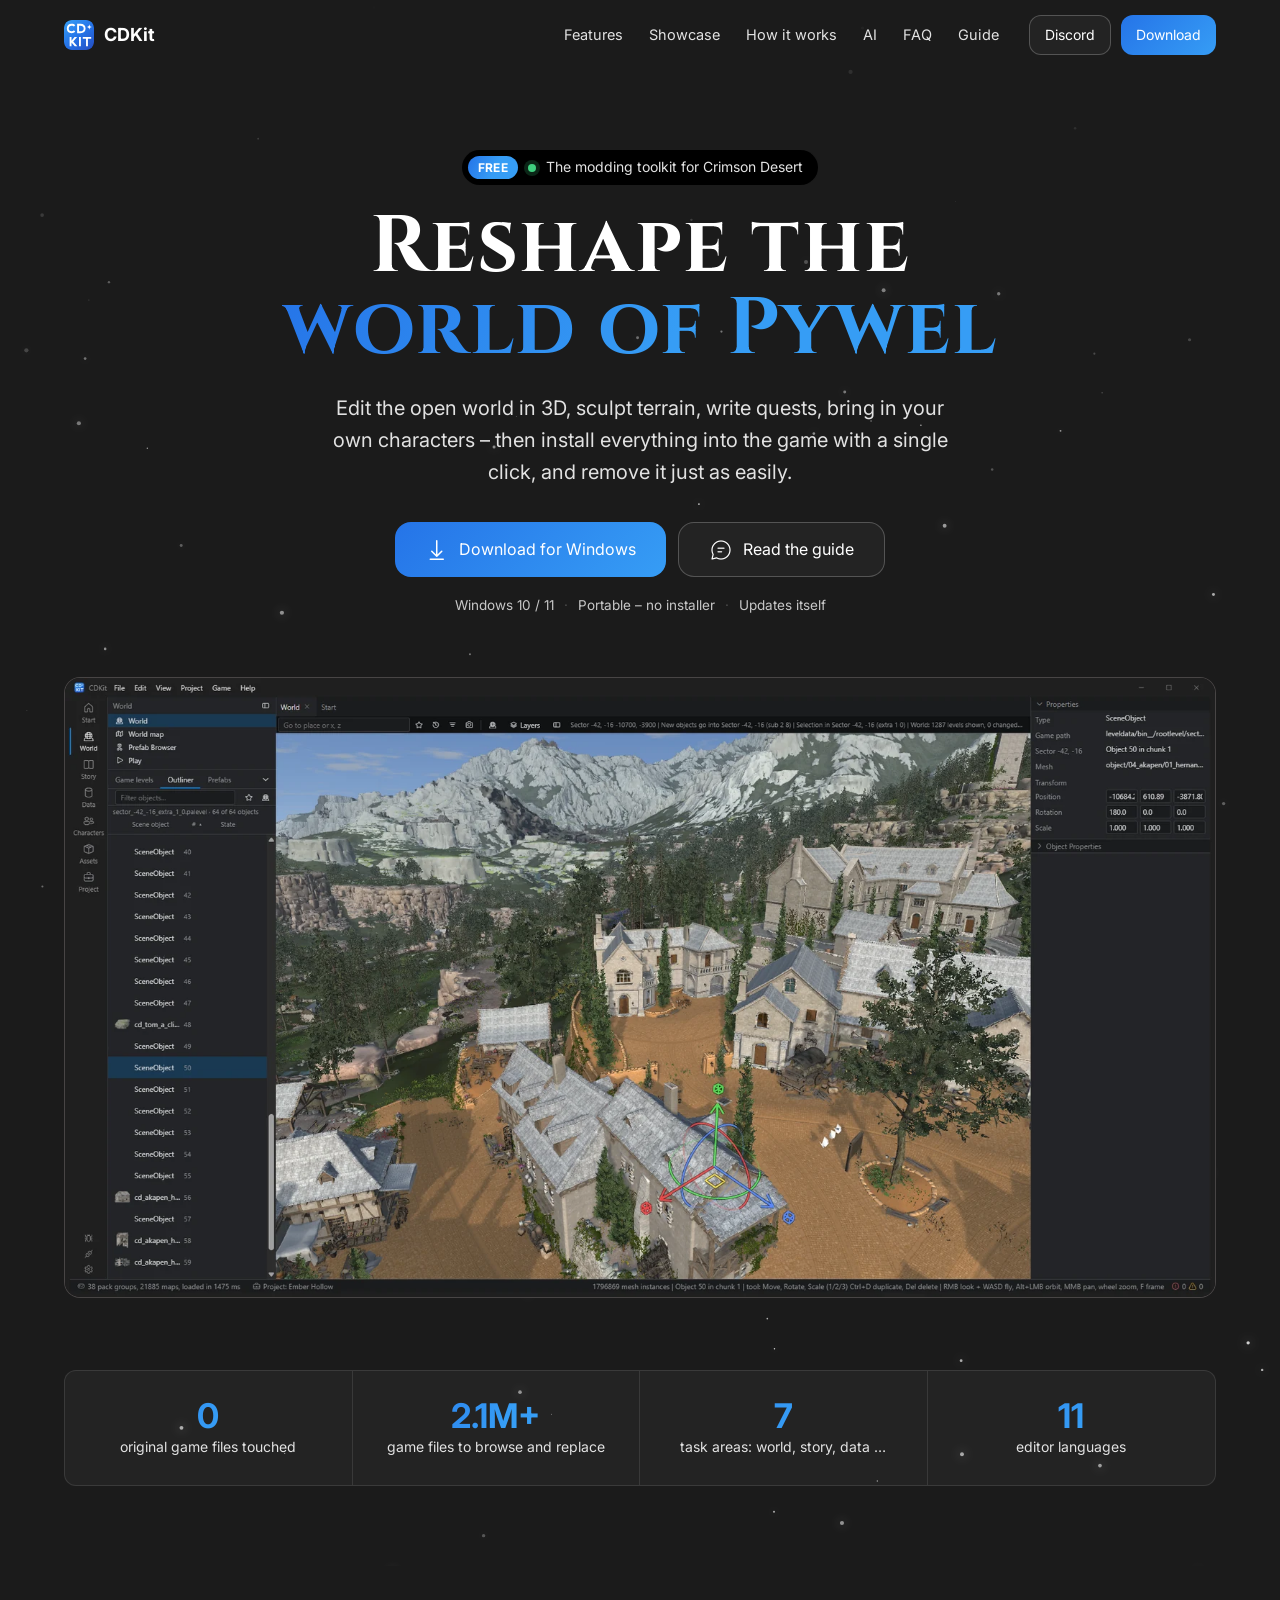
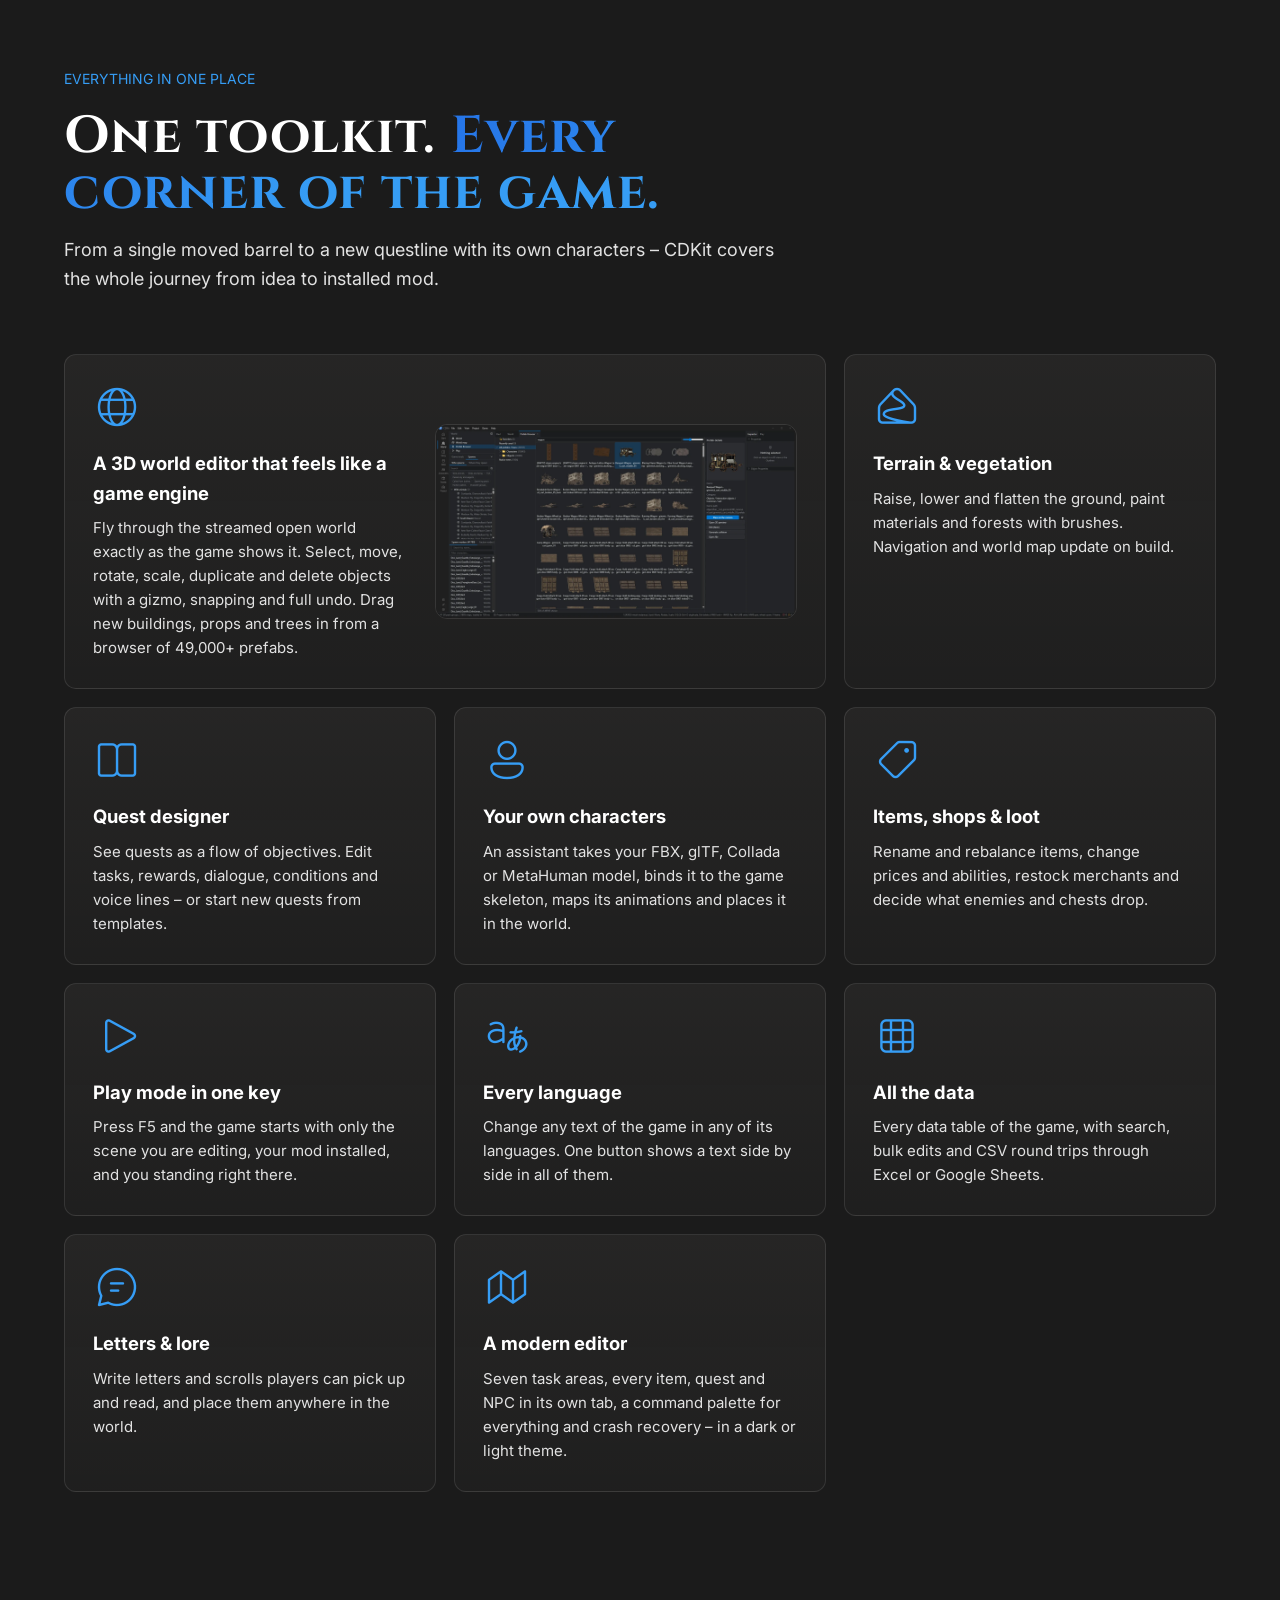
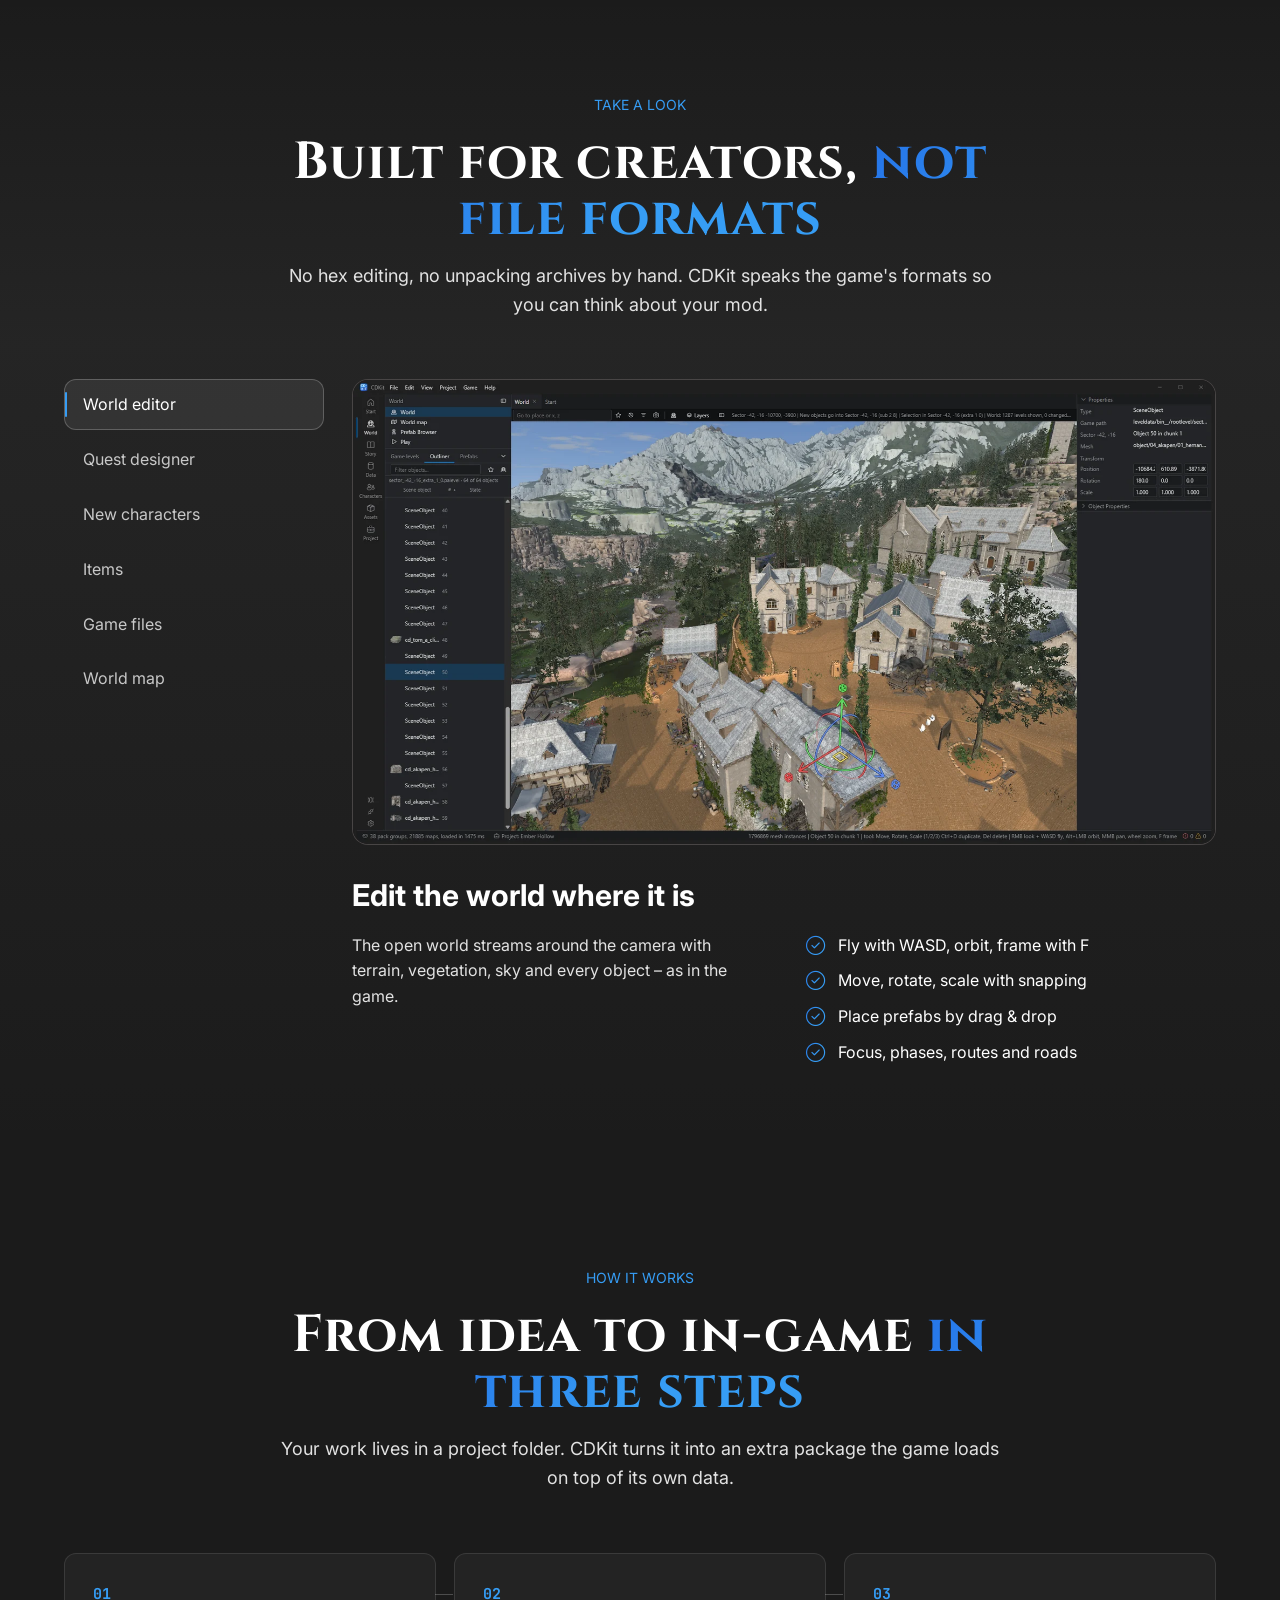
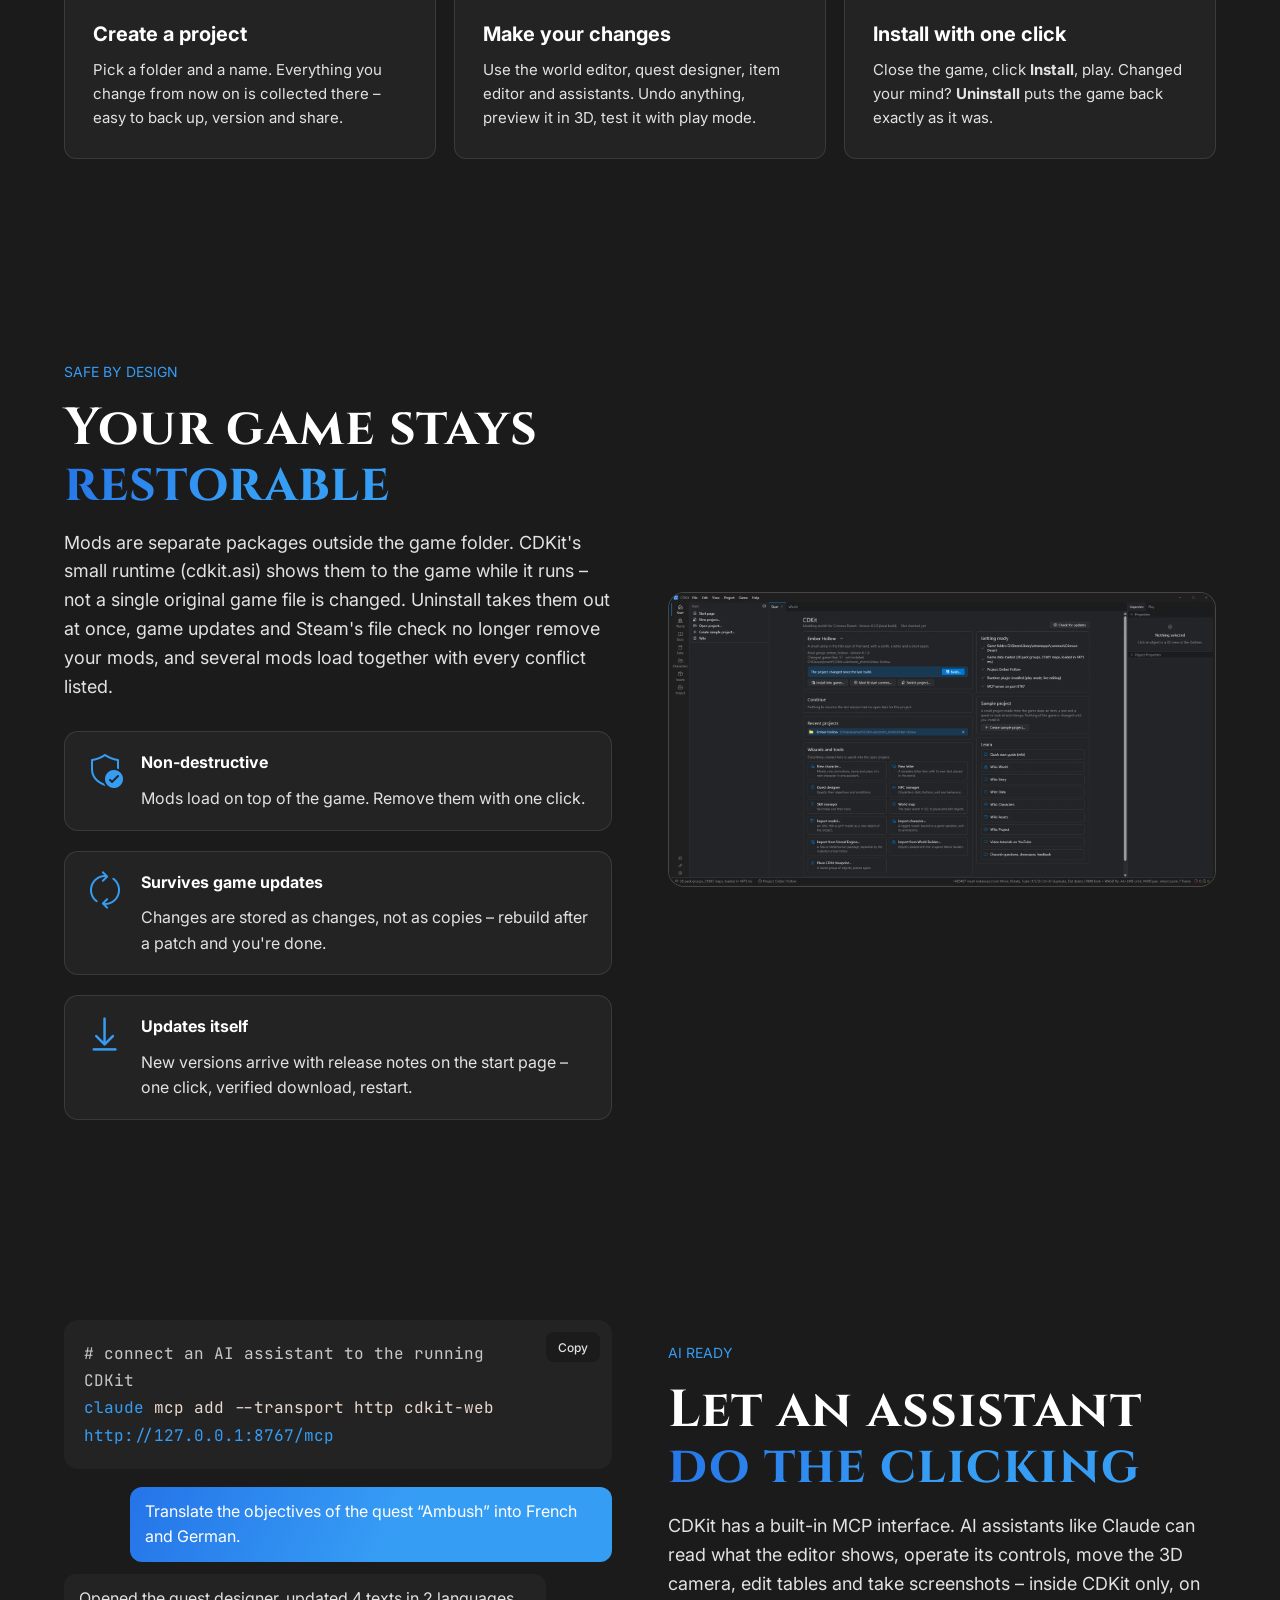
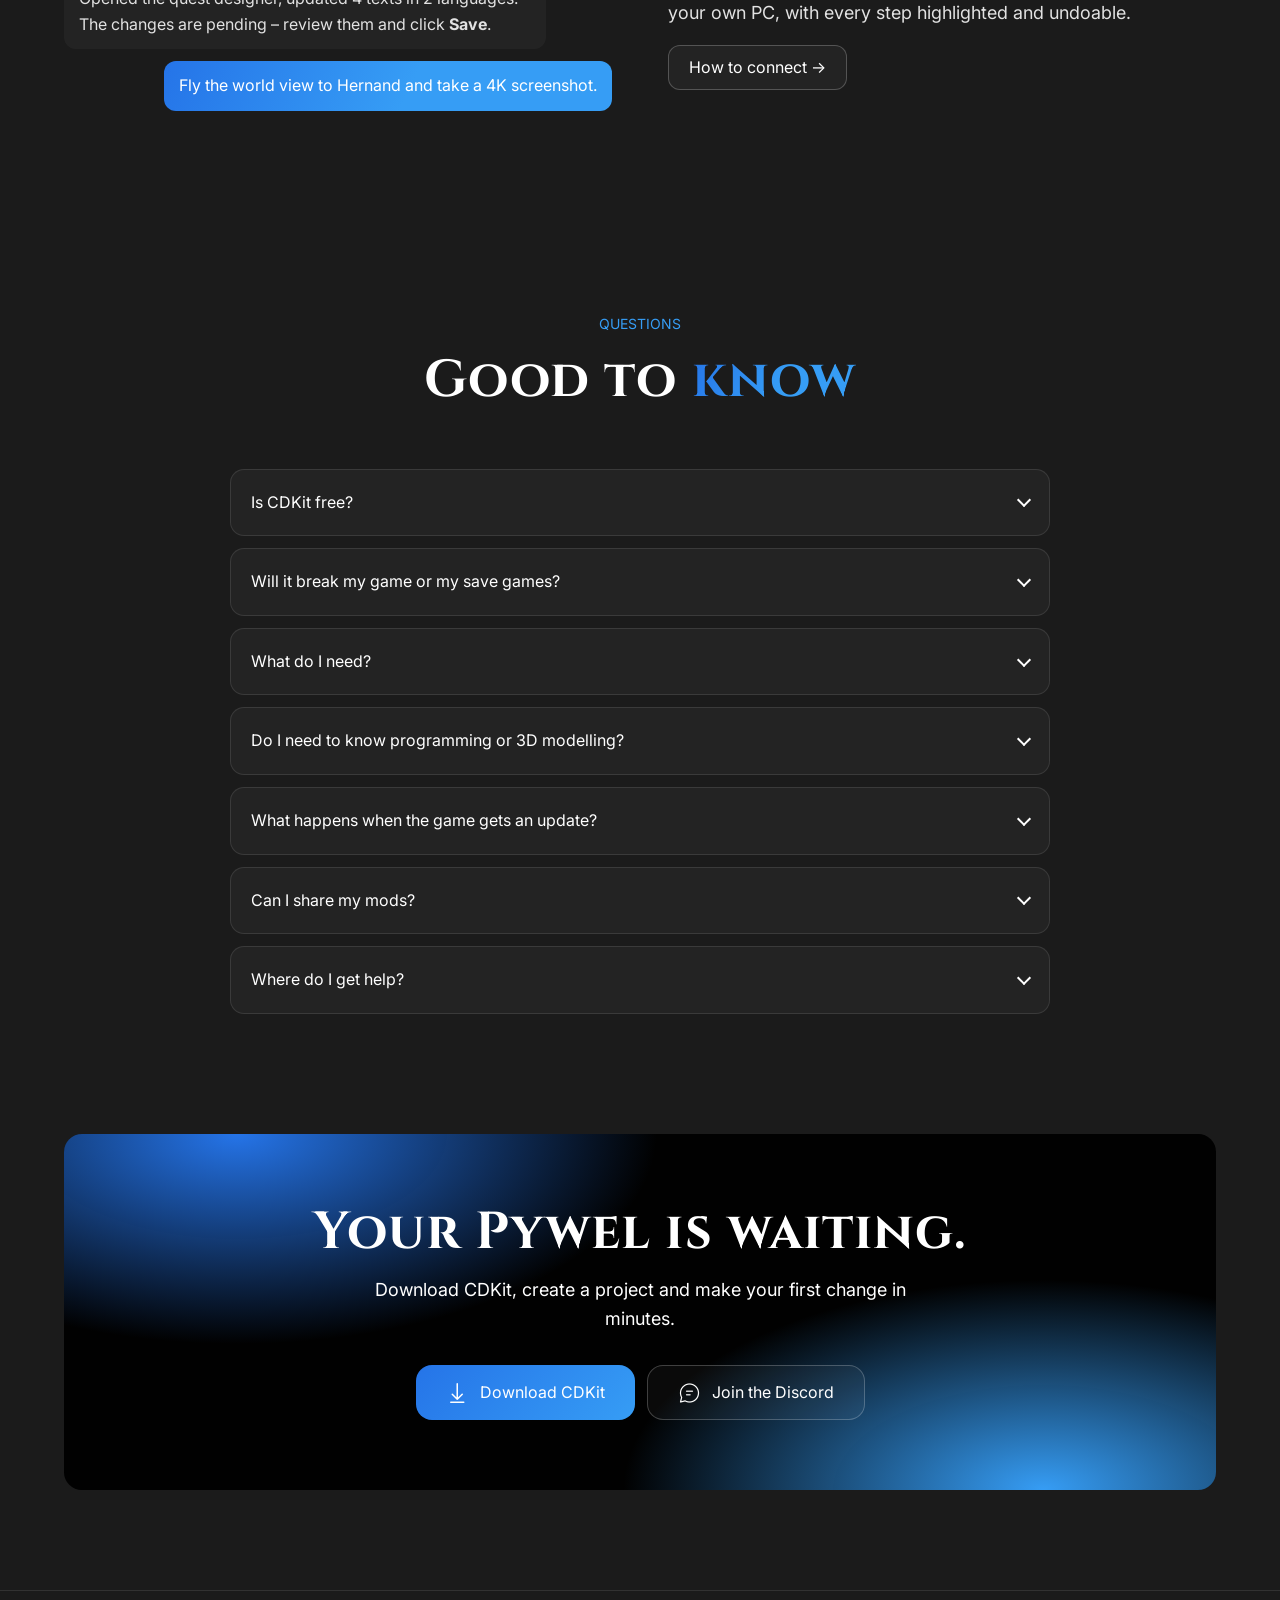
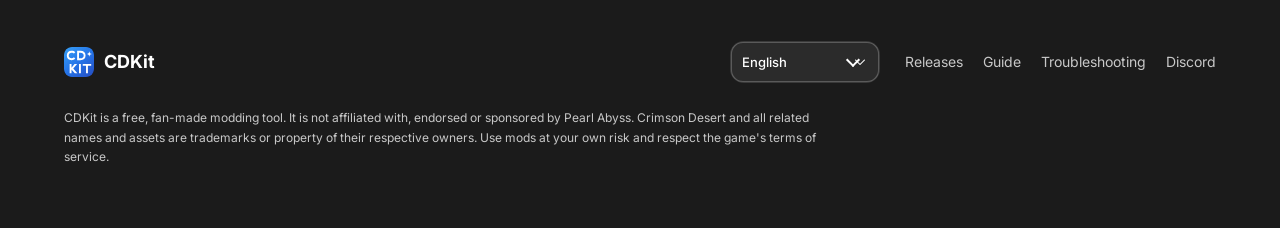
==== commit da6ddccf: "fix" ====
--- a/docs/index.html
+++ b/docs/index.html
@@ -1,11 +1,116 @@
 <!doctype html>
 <html lang="en">
+
 <head>
   <meta charset="utf-8">
   <meta name="viewport" content="width=device-width, initial-scale=1">
-  <meta name="robots" content="noindex">
-  <title>CDKit — Choose a language</title>
-  <script>
+  <title>CDKit – The modding toolkit for Crimson Desert</title>
+  <meta http-equiv="content-language" content="en">
+  <meta name="description" content="Edit the world, sculpt terrain, write quests, add characters and install it all into Crimson Desert with one click. Free, non-destructive, self-updating.">
+
+
+
+
+
+
+
+
+
+
+  <meta name="theme-color" content="#0b0809">
+
+  <meta property="og:locale" content="en_US">
+  <meta property="og:title" content="CDKit – The modding toolkit for Crimson Desert">
+
+
+
+
+
+
+
+
+
+
+  <meta property="og:description" content="Edit the world, sculpt terrain, write quests, add characters and install it all into Crimson Desert with one click. Free, non-destructive, self-updating.">
+
+
+
+
+
+
+
+
+
+
+  <meta property="og:image" content="https://moon-yungg.github.io/CDKit-Releases/assets/og.jpg">
+  <meta property="og:image:alt" content="CDKit editor preview">
+
+
+
+
+
+
+
+
+
+
+  <meta property="og:type" content="website">
+  <meta property="og:site_name" content="CDKit">
+
+  <meta name="twitter:card" content="summary_large_image">
+  <meta name="twitter:title" content="CDKit – The modding toolkit for Crimson Desert">
+
+
+
+
+
+
+
+
+
+
+  <meta name="twitter:description" content="Edit the world, sculpt terrain, write quests, add characters and install it all into Crimson Desert with one click. Free, non-destructive, self-updating.">
+
+
+
+
+
+
+
+
+
+
+  <meta name="twitter:image" content="assets/og.jpg">
+  <meta name="twitter:image:alt" content="CDKit editor preview">
+
+
+
+
+
+
+
+
+
+
+
+  <link rel="alternate" hreflang="x-default" href="./">
+  <link rel="alternate" hreflang="en" href="./en/">
+  <link rel="alternate" hreflang="zh-CN" href="./zh-CN/">
+  <link rel="alternate" hreflang="zh-TW" href="./zh-TW/">
+  <link rel="alternate" hreflang="de" href="./de/">
+  <link rel="alternate" hreflang="fr" href="./fr/">
+  <link rel="alternate" hreflang="ko" href="./ko/">
+  <link rel="alternate" hreflang="ja" href="./ja/">
+  <link rel="alternate" hreflang="es" href="./es/">
+  <link rel="alternate" hreflang="pt-BR" href="./pt-BR/">
+  <link rel="alternate" hreflang="ru" href="./ru/">
+  <link rel="alternate" hreflang="tr" href="./tr/">
+  <link rel="icon" href="./assets/logo.svg" type="image/svg+xml">
+  <link rel="preconnect" href="https://fonts.googleapis.com">
+  <link rel="preconnect" href="https://fonts.gstatic.com" crossorigin>
+  <link href="https://fonts.googleapis.com/css2?family=Inter:wght@400;500;600;700&amp;family=Cinzel:wght@600;700&amp;family=JetBrains+Mono:wght@400;500&amp;display=swap" rel="stylesheet">
+  <link rel="stylesheet" href="./assets/site.css">
+<link rel="canonical" href="https://moon-yungg.github.io/CDKit-Releases/"><script>
     (() => {
       const supported = ["en", "zh-CN", "zh-TW", "de", "fr", "ko", "ja", "es", "pt-BR", "ru", "tr"];
       const normalize = raw => {
@@ -18,31 +123,351 @@
       };
       const query = normalize(new URLSearchParams(location.search).get('lang'));
       const browser = [...(navigator.languages || []), navigator.language].map(normalize).find(Boolean);
-      location.replace(`./${query || browser || 'en'}/`);
+      const locale = query || browser;
+      if (locale) location.replace(`./${locale}/`);
     })();
-  </script>
-  <noscript><meta http-equiv="refresh" content="0; url=./en/"></noscript>
-  <style>
-    :root { color-scheme: dark; font: 16px/1.5 Inter, system-ui, sans-serif; background: #1b1b1b; color: #fff; }
-    body { max-width: 40rem; margin: 8vh auto; padding: 2rem; }
-    a { color: #72a8ff; } li { margin: .5rem 0; }
-  </style>
-</head>
+</script></head>
+
 <body>
-  <main>
-    <h1>CDKit</h1>
-    <p>Choose a language / 选择语言</p>
-    <ul><li><a href="./en/" lang="en">English</a></li>
-<li><a href="./zh-CN/" lang="zh-CN">简体中文</a></li>
-<li><a href="./zh-TW/" lang="zh-TW">繁體中文</a></li>
-<li><a href="./de/" lang="de">Deutsch</a></li>
-<li><a href="./fr/" lang="fr">Français</a></li>
-<li><a href="./ko/" lang="ko">한국어</a></li>
-<li><a href="./ja/" lang="ja">日本語</a></li>
-<li><a href="./es/" lang="es">Español</a></li>
-<li><a href="./pt-BR/" lang="pt-BR">Português (Brasil)</a></li>
-<li><a href="./ru/" lang="ru">Русский</a></li>
-<li><a href="./tr/" lang="tr">Türkçe</a></li></ul>
+
+  <header class="nav" id="nav">
+    <div class="wrap">
+      <a href="#top" class="brand"><img src="./assets/logo.svg" alt="">CDKit</a>
+      <nav class="nav-links" id="navLinks">
+        <a href="#features">Features</a>
+        <a href="#showcase">Showcase</a>
+        <a href="#how">How it works</a>
+        <a href="#ai">AI</a>
+        <a href="#faq">FAQ</a>
+        <a href="https://github.com/Moon-yungg/CDKit-Releases/wiki">Guide</a>
+      </nav>
+      <div class="nav-cta">
+        <a class="btn btn-sm" href="https://discord.gg/HfkShRJZU" target="_blank" rel="noopener">Discord</a>
+        <a class="btn btn-sm btn-primary" href="https://github.com/Moon-yungg/CDKit-Releases/releases/latest">Download</a>
+      </div>
+      <button class="menu-btn" id="menuBtn" aria-label="Menu" aria-expanded="false" aria-controls="navLinks">
+        <span class="fluent-icon" aria-hidden="true">&#xF560;</span>
+      </button>
+    </div>
+  </header>
+
+  <main id="top">
+
+    <!-- ================= HERO ================= -->
+    <section class="hero">
+      <div class="hero-bg">
+        <canvas id="embers" aria-hidden="true"></canvas>
+      </div>
+      <div class="wrap hero-grid">
+        <div>
+          <span class="badge"><b>FREE</b><span class="dot"></span><span id="heroBadge">The modding toolkit for Crimson Desert</span></span>
+          <h1 class="serif">Reshape the <span class="grad-text">world of Pywel</span></h1>
+          <p class="lead">Edit the open world in 3D, sculpt terrain, write quests, bring in your own characters – then install everything into the game with a single click, and remove it just as easily.</p>
+          <div class="hero-ctas">
+            <a class="btn btn-lg btn-primary" id="downloadBtn" href="https://github.com/Moon-yungg/CDKit-Releases/releases/latest">
+              <span class="fluent-icon" aria-hidden="true">&#xF151;</span>
+              Download for Windows
+            </a>
+            <a class="btn btn-lg" href="https://github.com/Moon-yungg/CDKit-Releases/wiki/Getting-Started">
+              <span class="fluent-icon" aria-hidden="true">&#xF286;</span>
+              Read the guide
+            </a>
+          </div>
+          <div class="release-line" id="releaseLine"><span>Windows 10 / 11</span><span>Portable – no installer</span><span>Updates itself</span></div>
+        </div>
+        <div class="hero-shot" id="heroShot">
+          <div class="window">
+            <img src="./assets/shots/world-view.webp" alt="The CDKit world editor showing Hernand in 3D" width="1600" height="860" fetchpriority="high">
+          </div>
+        </div>
+      </div>
+      <div class="wrap">
+        <div class="stats reveal">
+          <div class="stat"><strong class="grad-text">0</strong><span>original game files touched</span></div>
+          <div class="stat"><strong class="grad-text" data-count="2100000" data-suffix="+">2.1M+</strong><span>game files to browse and replace</span></div>
+          <div class="stat"><strong class="grad-text" data-count="7">7</strong><span>task areas: world, story, data …</span></div>
+          <div class="stat"><strong class="grad-text" data-count="11">11</strong><span>editor languages</span></div>
+        </div>
+      </div>
+    </section>
+
+    <!-- ================= FEATURES ================= -->
+    <section id="features">
+      <div class="wrap">
+        <div class="section-head reveal">
+          <span class="eyebrow">Everything in one place</span>
+          <h2 class="serif">One toolkit. <span class="grad-text">Every corner of the game.</span></h2>
+          <p>From a single moved barrel to a new questline with its own characters – CDKit covers the whole journey from idea to installed mod.</p>
+        </div>
+        <div class="features">
+          <article class="card wide reveal">
+            <div>
+              <div class="icon"><span class="fluent-icon" aria-hidden="true">&#xF45A;</span></div>
+              <h3>A 3D world editor that feels like a game engine</h3>
+              <p>Fly through the streamed open world exactly as the game shows it. Select, move, rotate, scale, duplicate and delete objects with a gizmo, snapping and full undo. Drag new buildings, props and trees in from a browser of 49,000+ prefabs.</p>
+            </div>
+            <img src="./assets/shots/prefab-browser.webp" alt="Prefab browser next to the 3D view" loading="lazy" width="1600" height="860">
+          </article>
+          <article class="card reveal">
+            <div class="icon"><span class="fluent-icon" aria-hidden="true">&#xF00E8;</span></div>
+            <h3>Terrain &amp; vegetation</h3>
+            <p>Raise, lower and flatten the ground, paint materials and forests with brushes. Navigation and world map update on build.</p>
+          </article>
+          <article class="card reveal">
+            <div class="icon"><span class="fluent-icon" aria-hidden="true">&#xE178;</span></div>
+            <h3>Quest designer</h3>
+            <p>See quests as a flow of objectives. Edit tasks, rewards, dialogue, conditions and voice lines – or start new quests from templates.</p>
+          </article>
+          <article class="card reveal">
+            <div class="icon"><span class="fluent-icon" aria-hidden="true">&#xF5BD;</span></div>
+            <h3>Your own characters</h3>
+            <p>An assistant takes your FBX, glTF, Collada or MetaHuman model, binds it to the game skeleton, maps its animations and places it in the world.</p>
+          </article>
+          <article class="card reveal">
+            <div class="icon"><span class="fluent-icon" aria-hidden="true">&#xF77C;</span></div>
+            <h3>Items, shops &amp; loot</h3>
+            <p>Rename and rebalance items, change prices and abilities, restock merchants and decide what enemies and chests drop.</p>
+          </article>
+          <article class="card reveal">
+            <div class="icon"><span class="fluent-icon" aria-hidden="true">&#xF605;</span></div>
+            <h3>Play mode in one key</h3>
+            <p>Press F5 and the game starts with only the scene you are editing, your mod installed, and you standing right there.</p>
+          </article>
+          <article class="card reveal">
+            <div class="icon"><span class="fluent-icon" aria-hidden="true">&#xF833;</span></div>
+            <h3>Every language</h3>
+            <p>Change any text of the game in any of its languages. One button shows a text side by side in all of them.
+            </p>
+          </article>
+          <article class="card reveal">
+            <div class="icon"><span class="fluent-icon" aria-hidden="true">&#xF75D;</span></div>
+            <h3>All the data</h3>
+            <p>Every data table of the game, with search, bulk edits and CSV round trips through Excel or Google Sheets.
+            </p>
+          </article>
+          <article class="card reveal">
+            <div class="icon"><span class="fluent-icon" aria-hidden="true">&#xF286;</span></div>
+            <h3>Letters &amp; lore</h3>
+            <p>Write letters and scrolls players can pick up and read, and place them anywhere in the world.</p>
+          </article>
+          <article class="card reveal">
+            <div class="icon"><span class="fluent-icon" aria-hidden="true">&#xE7DA;</span></div>
+            <h3>A modern editor</h3>
+            <p>Seven task areas, every item, quest and NPC in its own tab, a command palette for everything and crash recovery – in a dark or light theme.</p>
+          </article>
+        </div>
+      </div>
+    </section>
+
+    <!-- ================= SHOWCASE ================= -->
+    <section id="showcase" class="showcase">
+      <div class="wrap">
+        <div class="section-head center reveal">
+          <span class="eyebrow">Take a look</span>
+          <h2 class="serif">Built for creators, <span class="grad-text">not file formats</span></h2>
+          <p>No hex editing, no unpacking archives by hand. CDKit speaks the game's formats so you can think about your mod.</p>
+        </div>
+        <div class="show-grid reveal">
+          <div class="tabs" role="tablist" id="tabs" aria-label="Showcase"><button class="tab" type="button" role="tab" data-id="world" id="tab-world" aria-controls="showcasePanel" aria-selected="true" tabindex="0">World editor</button><button class="tab" type="button" role="tab" data-id="quests" id="tab-quests" aria-controls="showcasePanel" aria-selected="false" tabindex="-1">Quest designer</button><button class="tab" type="button" role="tab" data-id="characters" id="tab-characters" aria-controls="showcasePanel" aria-selected="false" tabindex="-1">New characters</button><button class="tab" type="button" role="tab" data-id="items" id="tab-items" aria-controls="showcasePanel" aria-selected="false" tabindex="-1">Items</button><button class="tab" type="button" role="tab" data-id="files" id="tab-files" aria-controls="showcasePanel" aria-selected="false" tabindex="-1">Game files</button><button class="tab" type="button" role="tab" data-id="map" id="tab-map" aria-controls="showcasePanel" aria-selected="false" tabindex="-1">World map</button></div>
+          <div class="stage" id="showcasePanel" role="tabpanel" aria-labelledby="tab-world">
+            <div class="window">
+              <img id="stageImg" src="./assets/shots/world-view.webp" alt="Edit the world where it is" width="1600" height="860">
+            </div>
+            <div class="stage-text">
+              <h3 id="stageHead">Edit the world where it is</h3>
+              <p id="stageText">The open world streams around the camera with terrain, vegetation, sky and every object – as in the game.</p>
+              <ul class="checks" id="stageList"><li>Fly with WASD, orbit, frame with F</li><li>Move, rotate, scale with snapping</li><li>Place prefabs by drag &amp; drop</li><li>Focus, phases, routes and roads</li></ul>
+            </div>
+          </div>
+        </div>
+      </div>
+    </section>
+
+    <!-- ================= HOW ================= -->
+    <section id="how">
+      <div class="wrap">
+        <div class="section-head center reveal">
+          <span class="eyebrow">How it works</span>
+          <h2 class="serif">From idea to in-game <span class="grad-text">in three steps</span></h2>
+          <p>Your work lives in a project folder. CDKit turns it into an extra package the game loads on top of its own data.</p>
+        </div>
+        <div class="steps">
+          <div class="step reveal">
+            <h3>Create a project</h3>
+            <p>Pick a folder and a name. Everything you change from now on is collected there – easy to back up, version and share.</p>
+          </div>
+          <div class="step reveal">
+            <h3>Make your changes</h3>
+            <p>Use the world editor, quest designer, item editor and assistants. Undo anything, preview it in 3D, test it with play mode.</p>
+          </div>
+          <div class="step reveal">
+            <h3>Install with one click</h3>
+            <p>Close the game, click <b>Install</b>, play. Changed your mind? <b>Uninstall</b> puts the game back exactly as it was.</p>
+          </div>
+        </div>
+      </div>
+    </section>
+
+    <!-- ================= SAFE ================= -->
+    <section>
+      <div class="wrap split">
+        <div class="reveal">
+          <span class="eyebrow">Safe by design</span>
+          <h2 class="serif">Your game stays <span class="grad-text">restorable</span></h2>
+          <p style="color:var(--muted);font-size:18px;margin:0">Mods are separate packages outside the game folder. CDKit's small runtime (cdkit.asi) shows them to the game while it runs – not a single original game file is changed. Uninstall takes them out at once, game updates and Steam's file check no longer remove your mods, and several mods load together with every conflict listed.</p>
+          <div class="pill-list">
+            <div class="pill">
+              <div class="icon"><span class="fluent-icon" aria-hidden="true">&#xEAC8;</span></div>
+              <div>
+                <h4>Non-destructive</h4>
+                <p>Mods load on top of the game. Remove them with one click.</p>
+              </div>
+            </div>
+            <div class="pill">
+              <div class="icon"><span class="fluent-icon" aria-hidden="true">&#xF190;</span></div>
+              <div>
+                <h4>Survives game updates</h4>
+                <p>Changes are stored as changes, not as copies – rebuild after a patch and you're done.</p>
+              </div>
+            </div>
+            <div class="pill">
+              <div class="icon"><span class="fluent-icon" aria-hidden="true">&#xF151;</span></div>
+              <div>
+                <h4>Updates itself</h4>
+                <p>New versions arrive with release notes on the start page – one click, verified download, restart.</p>
+              </div>
+            </div>
+          </div>
+        </div>
+        <div class="reveal">
+          <div class="window">
+            <img src="./assets/shots/start-page.webp" alt="The CDKit start page with the next step for your project" loading="lazy" width="1600" height="860">
+          </div>
+        </div>
+      </div>
+    </section>
+
+    <!-- ================= AI ================= -->
+    <section id="ai">
+      <div class="wrap split">
+        <div class="reveal">
+          <div class="code" id="mcpCode"><button class="copy" data-copy="claude mcp add --transport http cdkit-web http://127.0.0.1:8767/mcp">Copy</button><span class="code-line c"># connect an AI assistant to the running CDKit</span><span class="code-line"><span class="k">claude</span> mcp add --transport http cdkit-web <span class="s">http://127.0.0.1:8767/mcp</span></span></div>
+          <div class="chat">
+            <div class="bubble me">Translate the objectives of the quest “Ambush” into French and German.</div>
+            <div class="bubble ai">Opened the quest designer, updated 4 texts in 2 languages. The changes are pending – review them and click <b>Save</b>.</div>
+            <div class="bubble me">Fly the world view to Hernand and take a 4K screenshot.</div>
+          </div>
+        </div>
+        <div class="reveal">
+          <span class="eyebrow">AI ready</span>
+          <h2 class="serif">Let an assistant <span class="grad-text">do the clicking</span></h2>
+          <p style="color:var(--muted);font-size:18px">CDKit has a built-in MCP interface. AI assistants like Claude can read what the editor shows, operate its controls, move the 3D camera, edit tables and take screenshots – inside CDKit only, on your own PC, with every step highlighted and undoable.</p>
+          <a class="btn" href="https://github.com/Moon-yungg/CDKit-Releases/wiki/AI-Assistants-MCP">How to connect →</a>
+        </div>
+      </div>
+    </section>
+
+    <!-- ================= FAQ ================= -->
+    <section id="faq">
+      <div class="wrap">
+        <div class="section-head center reveal">
+          <span class="eyebrow">Questions</span>
+          <h2 class="serif">Good to <span class="grad-text">know</span></h2>
+        </div>
+        <div class="faq reveal">
+          <details>
+            <summary>Is CDKit free?</summary>
+            <p>Yes. Download it, unpack it and start <code>CDkit.exe</code> – no account, no installer.</p>
+          </details>
+          <details>
+            <summary>Will it break my game or my save games?</summary>
+            <p>No original game file is changed. CDKit builds your mods into its own folder, and its runtime cdkit.asi (loaded by an ASI loader in bin64) shows them to the game while it runs. Uninstall takes everything out at once, and game updates or Steam's “Verify integrity of game files” no longer remove your mods. Play mode blocks saving, so your saves stay safe while testing.</p>
+          </details>
+          <details>
+            <summary>What do I need?</summary>
+            <p>Windows 10 or 11 (64-bit), Crimson Desert on Steam and a DirectX 12 graphics card. Play mode and live preview additionally use the World Builder plugin; importing MetaHuman/Fab packages needs Unreal Engine.
+            </p>
+          </details>
+          <details>
+            <summary>Do I need to know programming or 3D modelling?</summary>
+            <p>No. Most tasks – moving objects, changing items, editing quests and texts – are done with forms and the mouse. For your own models you need a 3D file, the rest is handled by an assistant.</p>
+          </details>
+          <details>
+            <summary>What happens when the game gets an update?</summary>
+            <p>Steam resets the game's package list, so mods become inactive. Open your project in CDKit, click Build and Install – your changes carry over in almost all cases.</p>
+          </details>
+          <details>
+            <summary>Can I share my mods?</summary>
+            <p>Yes. Share your project folder; others open it in CDKit and click Install, and CDKit rebuilds it for their game version.</p>
+          </details>
+          <details>
+            <summary>Where do I get help?</summary>
+            <p>Start with the <a href="https://github.com/Moon-yungg/CDKit-Releases/wiki">guide</a>, and ask anything on our <a href="https://discord.gg/HfkShRJZU" target="_blank" rel="noopener">Discord</a>.</p>
+          </details>
+        </div>
+      </div>
+    </section>
+
+    <!-- ================= CTA ================= -->
+    <section style="padding-top:20px">
+      <div class="wrap">
+        <div class="cta reveal">
+          <h2 class="serif">Your Pywel is waiting.</h2>
+          <p>Download CDKit, create a project and make your first change in minutes.</p>
+          <div class="hero-ctas">
+            <a class="btn btn-lg btn-primary" href="https://github.com/Moon-yungg/CDKit-Releases/releases/latest">
+              <span class="fluent-icon" aria-hidden="true">&#xF151;</span>
+              Download CDKit
+            </a>
+            <a class="btn btn-lg" href="https://discord.gg/HfkShRJZU" target="_blank" rel="noopener">
+              <span class="fluent-icon" aria-hidden="true">&#xF286;</span>
+              Join the Discord
+            </a>
+          </div>
+        </div>
+      </div>
+    </section>
+
   </main>
+
+  <footer>
+    <div class="wrap">
+      <div class="foot">
+        <a href="#top" class="brand"><img src="./assets/logo.svg" alt="">CDKit</a>
+        <div class="lang-picker">
+          <details class="lang-menu">
+<summary class="lang-select" aria-label="Select language"><span>English</span><span class="fluent-icon lang-chevron" aria-hidden="true">&#xF2A2;</span></summary>
+<nav class="lang-options" aria-label="Select language">
+<a class="lang-option" href="./en/" lang="en" hreflang="en" aria-current="page">English</a>
+<a class="lang-option" href="./zh-CN/" lang="zh-CN" hreflang="zh-CN">简体中文</a>
+<a class="lang-option" href="./zh-TW/" lang="zh-TW" hreflang="zh-TW">繁體中文</a>
+<a class="lang-option" href="./de/" lang="de" hreflang="de">Deutsch</a>
+<a class="lang-option" href="./fr/" lang="fr" hreflang="fr">Français</a>
+<a class="lang-option" href="./ko/" lang="ko" hreflang="ko">한국어</a>
+<a class="lang-option" href="./ja/" lang="ja" hreflang="ja">日本語</a>
+<a class="lang-option" href="./es/" lang="es" hreflang="es">Español</a>
+<a class="lang-option" href="./pt-BR/" lang="pt-BR" hreflang="pt-BR">Português (Brasil)</a>
+<a class="lang-option" href="./ru/" lang="ru" hreflang="ru">Русский</a>
+<a class="lang-option" href="./tr/" lang="tr" hreflang="tr">Türkçe</a>
+</nav>
+</details>
+        </div>
+        <nav>
+          <a href="https://github.com/Moon-yungg/CDKit-Releases/releases">Releases</a>
+          <a href="https://github.com/Moon-yungg/CDKit-Releases/wiki">Guide</a>
+          <a href="https://github.com/Moon-yungg/CDKit-Releases/wiki/Troubleshooting">Troubleshooting</a>
+          <a href="https://discord.gg/HfkShRJZU" target="_blank" rel="noopener">Discord</a>
+        </nav>
+      </div>
+      <p class="disclaimer">CDKit is a free, fan-made modding tool. It is not affiliated with, endorsed or sponsored by Pearl Abyss. Crimson Desert and all related names and assets are trademarks or property of their respective owners. Use mods at your own risk and respect the game's terms of service.</p>
+    </div>
+  </footer>
+
+  <div class="lightbox" id="lightbox" role="dialog" aria-modal="true" aria-label="Screenshot viewer" aria-hidden="true">
+    <button class="lightbox-close" type="button" aria-label="Close screenshot"><span class="fluent-icon" aria-hidden="true"></span></button>
+    <img alt="">
+  </div>
+<script src="./assets/site-en.js" defer></script>
 </body>
+
 </html>
--- a/docs/assets/site.css
+++ b/docs/assets/site.css
@@ -0,0 +1,1352 @@
+:root {
+      --bg: #1b1b1b;
+      --bg-2: #272727;
+      --surface: rgba(255, 255, 255, 0.04);
+      --surface-2: rgba(255, 255, 255, 0.07);
+      --line: rgba(255, 255, 255, 0.1);
+      --line-strong: rgba(255, 255, 255, 0.22);
+      --text: #ffffff;
+      --muted: #e2e2e2;
+      --faint: #c8c8c8;
+      --crimson: #2574E8;
+      --crimson-deep: #254FC4;
+      --ember: #369DF5;
+      --sand: #369DF5;
+      --blue: #3a8df0;
+      --radius: 12px;
+      --max: 1200px;
+      --grad: linear-gradient(115deg, var(--crimson) 0%, var(--ember) 55%, var(--sand) 100%);
+    }
+
+    * {
+      box-sizing: border-box;
+    }
+
+    html {
+      scroll-behavior: smooth;
+    }
+
+    body {
+      margin: 0;
+      background: var(--bg);
+      color: var(--text);
+      font: 16px/1.6 Inter, system-ui, -apple-system, "Segoe UI", sans-serif;
+      -webkit-font-smoothing: antialiased;
+      overflow-x: hidden;
+      overflow-x: clip;
+    }
+
+    body.modal-open {
+      overflow: hidden;
+    }
+
+    img {
+      max-width: 100%;
+      height: auto;
+      display: block;
+    }
+
+    a {
+      color: inherit;
+      text-decoration: none;
+    }
+
+    .wrap {
+      width: 100%;
+      max-width: var(--max);
+      margin: 0 auto;
+      padding: 0 24px;
+    }
+
+    section[id],
+    main[id] {
+      scroll-margin-top: 86px;
+    }
+
+    :where(a, button, summary, [tabindex]):focus-visible {
+      outline: 2px solid var(--ember);
+      outline-offset: 3px;
+    }
+
+    .serif {
+      font-family: Cinzel, Georgia, serif;
+      letter-spacing: .02em;
+    }
+
+    .grad-text {
+      background: var(--grad);
+      -webkit-background-clip: text;
+      background-clip: text;
+      color: transparent;
+    }
+
+    .eyebrow {
+      display: inline-flex;
+      align-items: center;
+      gap: 8px;
+      font-size: 14px;
+      text-transform: uppercase;
+      color: var(--ember);
+    }
+
+    /* ---------- nav ---------- */
+    .nav {
+      position: fixed;
+      inset: 0 0 auto 0;
+      z-index: 50;
+      transition: background .3s, border-color .3s, backdrop-filter .3s;
+      border-bottom: 1px solid transparent;
+    }
+
+    .nav.scrolled {
+      background: #1b1b1b70;
+      backdrop-filter: blur(16px) saturate(1.4);
+      -webkit-backdrop-filter: blur(16px) saturate(1.4);
+      border-color: var(--line);
+    }
+
+    .nav .wrap {
+      display: flex;
+      align-items: center;
+      gap: 30px;
+      height: 70px;
+    }
+
+    .brand {
+      display: flex;
+      align-items: center;
+      gap: 10px;
+      font-weight: 700;
+      font-size: 18px;
+      color: var(--text);
+    }
+
+    .brand img {
+      width: 30px;
+      height: 30px;
+      border-radius: 8px;
+    }
+
+    .nav-links {
+      display: flex;
+      gap: 26px;
+      margin-left: auto;
+      font-size: 14.5px;
+      color: var(--muted);
+    }
+
+    .nav-links a:hover {
+      color: var(--text);
+    }
+
+    .nav-cta {
+      display: flex;
+      gap: 10px;
+    }
+
+
+    .lang-picker {
+      flex: none;
+      min-width: 0;
+      margin-left: auto;
+    }
+
+    .lang-select {
+      width: 148px;
+      height: 40px;
+      padding: 0 10px;
+      border: 1px solid var(--line-strong);
+      border-radius: 12px;
+      background: var(--surface);
+      color: var(--text);
+      font: 500 13px/1 Inter, system-ui, -apple-system, "Segoe UI", sans-serif;
+      cursor: pointer;
+      outline: none;
+      color-scheme: dark;
+    }
+
+    .lang-select:hover,
+    .lang-select:focus-visible {
+      background: var(--surface-2);
+      border-color: rgba(255, 255, 255, 0.35);
+    }
+
+    
+
+    .menu-btn {
+      display: none;
+      margin-left: auto;
+      padding: 0;
+      align-items: center;
+      justify-content: center;
+      background: none;
+      border: 1px solid var(--line-strong);
+      color: var(--text);
+      border-radius: 12px;
+      width: 40px;
+      height: 40px;
+      cursor: pointer;
+    }
+
+    /* ---------- buttons ---------- */
+    .btn {
+      display: inline-flex;
+      align-items: center;
+      justify-content: center;
+      gap: 10px;
+      height: 45px;
+      padding: 0 20px;
+      border-radius: 12px;
+      font-size: 16px;
+      border: 1px solid var(--line-strong);
+      background: var(--surface);
+      color: var(--text);
+      cursor: pointer;
+      transition: transform .15s, background .2s, border-color .2s, opacity .2s;
+      white-space: nowrap;
+    }
+
+    .btn:hover {
+      background: var(--surface-2);
+      border-color: rgba(255, 255, 255, 0.35);
+    }
+
+    .btn .fluent-icon {
+      width: 24px;
+      height: 24px;
+      flex: none;
+    }
+
+    .btn-primary {
+      border: 0;
+      background: linear-gradient(135deg, var(--crimson), var(--ember));
+      color: #fff;
+    }
+
+    .btn-primary:hover {
+      opacity: .95;
+      background: linear-gradient(135deg, var(--crimson), var(--ember));
+    }
+
+    .btn-sm {
+      height: 40px;
+      padding: 0 15px;
+      font-size: 14px;
+      border-radius: 12px;
+    }
+
+    .btn-lg {
+      height: 55px;
+      padding: 0 30px;
+      font-size: 16px;
+      border-radius: 16px;
+    }
+
+    /* ---------- hero ---------- */
+    .hero {
+      position: relative;
+      padding: 150px 0 80px;
+      isolation: isolate;
+    }
+
+    .dunes {
+      position: absolute;
+      left: 0;
+      right: 0;
+      bottom: 0;
+      height: 420px;
+      z-index: -1;
+      opacity: .9;
+    }
+
+    .hero-bg {
+      position: absolute;
+      inset: 0;
+      z-index: -1;
+      overflow: hidden;
+      pointer-events: none;
+      contain: layout paint;
+    }
+
+    #embers {
+      display: block;
+      width: 100%;
+      height: 100%;
+      max-width: none;
+      pointer-events: none;
+    }
+
+    .hero-grid {
+      display: grid;
+      grid-template-columns: minmax(0, 1fr);
+      gap: 60px;
+      text-align: center;
+    }
+
+    .badge {
+      display: inline-flex;
+      align-items: center;
+      justify-content: center;
+      gap: 10px;
+      max-width: 100%;
+      padding: 6px 15px 6px 6px;
+      border-radius: 999px;
+      background: #000000;
+      font-size: 14px;
+      color: var(--muted);
+      backdrop-filter: blur(8px);
+    }
+
+    .badge>span:last-child {
+      min-width: 0;
+      overflow-wrap: anywhere;
+    }
+
+    .badge b {
+      background: var(--grad);
+      color: #ffffff;
+      border-radius: 999px;
+      padding: 2px 10px;
+      font-size: 12px;
+      letter-spacing: .04em;
+    }
+
+    .badge .dot {
+      width: 8px;
+      height: 8px;
+      border-radius: 50%;
+      background: #3fd07f;
+      box-shadow: 0 0 0 4px rgba(63, 208, 127, .18);
+    }
+
+    h1 {
+      font-size: clamp(42px, 7vw, 80px);
+      line-height: 1.02;
+      margin: 22px auto 22px;
+      max-width: 14ch;
+      font-weight: 700;
+      letter-spacing: -.01em;
+    }
+
+    .lead {
+      font-size: clamp(16px, 2vw, 20px);
+      color: var(--muted);
+      max-width: 640px;
+      margin: 0 auto 34px;
+    }
+
+    .hero-ctas {
+      display: flex;
+      gap: 12px;
+      justify-content: center;
+      flex-wrap: wrap;
+    }
+
+    .release-line {
+      margin-top: 18px;
+      font-size: 13.5px;
+      color: var(--faint);
+      min-height: 22px;
+    }
+
+    .release-line span+span::before {
+      content: "·";
+      margin: 0 10px;
+      color: var(--line-strong);
+    }
+
+    .window {
+      position: relative;
+      min-width: 0;
+      border-radius: 16px;
+      overflow: hidden;
+      background: #141011;
+      border: 1px solid var(--line-strong);
+    }
+
+    .window img {
+      width: 100%;
+    }
+
+    .hero-shot {
+      perspective: 1800px;
+    }
+
+    /* ---------- stats ---------- */
+    .stats {
+      display: grid;
+      grid-template-columns: repeat(4, minmax(0, 1fr));
+      border: 1px solid var(--line);
+      border-radius: var(--radius);
+      background: var(--surface);
+      margin-top: 72px;
+      overflow: hidden;
+    }
+
+    .stat {
+      padding: 26px 24px;
+      text-align: center;
+      border-right: 1px solid var(--line);
+    }
+
+    .stat:last-child {
+      border-right: 0;
+    }
+
+    .stat strong {
+      display: block;
+      font-size: 34px;
+      font-weight: 700;
+      line-height: 1.1;
+    }
+
+    .stat span {
+      font-size: 14px;
+      color: var(--muted);
+    }
+
+    /* ---------- sections ---------- */
+    section {
+      position: relative;
+      padding: 100px 0;
+    }
+
+    .section-head {
+      max-width: 720px;
+      margin: 0 0 60px;
+    }
+
+    .section-head.center {
+      margin-left: auto;
+      margin-right: auto;
+      text-align: center;
+    }
+
+    h2 {
+      font-size: clamp(32px, 4.4vw, 52px);
+      line-height: 1.08;
+      margin: 16px 0 16px;
+      letter-spacing: -.01em;
+    }
+
+    .section-head p {
+      color: var(--muted);
+      font-size: 18px;
+      margin: 0;
+    }
+
+    /* features */
+    .features {
+      display: grid;
+      grid-template-columns: repeat(3, minmax(0, 1fr));
+      gap: 18px;
+    }
+
+    .card {
+      position: relative;
+      padding: 28px;
+      border-radius: var(--radius);
+      background: linear-gradient(180deg, rgba(255, 240, 230, .05), rgba(255, 240, 230, .02));
+      border: 1px solid var(--line);
+      transition: transform .25s, border-color .25s, background .25s;
+      overflow: hidden;
+    }
+
+    .card::before {
+      content: "";
+      position: absolute;
+      inset: 0;
+      background: radial-gradient(400px 400px at var(--mx, 50%) var(--my, 0%), rgba(255, 255, 254, 0.14), transparent 60%);
+      opacity: 0;
+      transition: opacity .3s;
+      pointer-events: none;
+    }
+
+    .card:hover {
+      transform: translateY(-3px);
+      border-color: var(--line-strong);
+    }
+
+    .card:hover::before,
+    .card.spotlight-active::before {
+      opacity: 1;
+    }
+
+    .icon {
+      width: 48px;
+      height: 48px;
+      display: grid;
+      place-items: center;
+      margin-bottom: 18px;
+      color: var(--sand);
+    }
+
+    .icon .fluent-icon {
+      width: 48px;
+      height: 48px;
+    }
+
+    .card h3 {
+      margin: 0 0 8px;
+      font-size: 18.5px;
+    }
+
+    .card p {
+      margin: 0;
+      color: var(--muted);
+      font-size: 15px;
+    }
+
+    .card.wide {
+      grid-column: span 2;
+      display: grid;
+      grid-template-columns: minmax(0, 1fr) minmax(0, 1.15fr);
+      gap: 28px;
+      align-items: center;
+    }
+
+    .card.wide img {
+      width: 100%;
+      min-width: 0;
+      border-radius: 12px;
+      border: 1px solid var(--line);
+      cursor: zoom-in;
+    }
+
+    /* showcase */
+    .showcase {
+      background: linear-gradient(180deg, transparent, rgba(220, 220, 220, 0.05) 30%, transparent);
+    }
+
+    /* views list on the left, the selected view on the right */
+    .show-grid {
+      display: grid;
+      grid-template-columns: 260px minmax(0, 1fr);
+      gap: 28px;
+      align-items: start;
+    }
+
+    .tabs {
+      display: flex;
+      flex-direction: column;
+      gap: 4px;
+      position: sticky;
+      top: 100px;
+    }
+
+    .tab {
+      position: relative;
+      display: block;
+      width: 100%;
+      text-align: left;
+      padding: 14px 18px;
+      border-radius: 12px;
+      border: 1px solid transparent;
+      background: transparent;
+      color: var(--faint);
+      font: 400 16px/1.3 Inter, sans-serif;
+      cursor: pointer;
+      overflow: hidden;
+      transition: color .2s, background .2s, border-color .2s;
+    }
+
+    .tab:hover {
+      color: var(--text);
+      background: var(--surface);
+    }
+
+    .tab[aria-selected="true"] {
+      color: var(--text);
+      background: var(--surface-2);
+      border-color: var(--line-strong);
+    }
+
+    .tab::before {
+      content: "";
+      position: absolute;
+      left: 0;
+      top: 12px;
+      bottom: 12px;
+      width: 2px;
+      border-radius: 2px;
+      background: var(--ember);
+      opacity: 0;
+      transition: opacity .2s;
+    }
+
+    .tab[aria-selected="true"]::before {
+      opacity: 1;
+    }
+
+    /* auto-advance progress; 6 s matches the timer in the script */
+    .tab::after {
+      content: "";
+      position: absolute;
+      left: 0;
+      bottom: 0;
+      width: 100%;
+      height: 2px;
+      background: var(--grad);
+      transform: scaleX(0);
+      transform-origin: left;
+    }
+
+    .tabs.auto .tab[aria-selected="true"]::after {
+      animation: tab-progress 6s linear forwards;
+    }
+
+    @keyframes tab-progress {
+      to {
+        transform: scaleX(1);
+      }
+    }
+
+    .stage {
+      display: grid;
+      gap: 26px;
+    }
+
+    .stage .window img {
+      transition: opacity .35s;
+    }
+
+    .stage-text {
+      display: grid;
+      grid-template-columns: minmax(0, 1fr) minmax(0, 1fr);
+      gap: 10px 40px;
+      align-items: start;
+    }
+
+    .stage-text h3 {
+      grid-column: 1 / -1;
+      font-size: 30px;
+      margin: 0 0 4px;
+    }
+
+    .stage-text p {
+      color: var(--muted);
+      margin: 0;
+    }
+
+    .checks {
+      list-style: none;
+      padding: 0;
+      margin: 0;
+      display: grid;
+      gap: 10px;
+    }
+
+    .checks li {
+      display: flex;
+      gap: 10px;
+      align-items: flex-start;
+      color: var(--text);
+      font-size: 16px;
+    }
+
+    /* steps */
+    .steps {
+      display: grid;
+      grid-template-columns: repeat(3, minmax(0, 1fr));
+      gap: 18px;
+      counter-reset: step;
+    }
+
+    .step {
+      position: relative;
+      padding: 30px 28px 28px;
+      border-radius: var(--radius);
+      border: 1px solid var(--line);
+      background: var(--surface);
+    }
+
+    .step::before {
+      counter-increment: step;
+      content: "0" counter(step);
+      font: 700 15px "JetBrains Mono", monospace;
+      color: var(--ember);
+      display: block;
+      margin-bottom: 14px;
+    }
+
+    .step h3 {
+      margin: 0 0 8px;
+      font-size: 20px;
+    }
+
+    .step p {
+      margin: 0;
+      color: var(--muted);
+      font-size: 15px;
+    }
+
+    .step:not(:last-child)::after {
+      content: "";
+      position: absolute;
+      top: 40px;
+      right: -18px;
+      width: 18px;
+      height: 1px;
+      background: var(--line-strong);
+    }
+
+    /* split */
+    .split {
+      display: grid;
+      grid-template-columns: minmax(0, 1fr) minmax(0, 1fr);
+      gap: 56px;
+      align-items: center;
+    }
+
+    .pill-list {
+      display: grid;
+      gap: 20px;
+      margin-top: 30px;
+    }
+
+    .pill {
+      display: flex;
+      gap: 16px;
+      padding: 18px 20px;
+      border-radius: 14px;
+      border: 1px solid var(--line);
+      background: var(--surface);
+    }
+
+    .pill .icon {
+      margin: 0;
+      width: 40px;
+      height: 40px;
+      flex: none;
+    }
+
+    .pill .icon .fluent-icon {
+      width: 40px;
+      height: 40px;
+    }
+
+    .pill h4 {
+      margin: 0 0 10px;
+      font-size: 16px;
+    }
+
+    .pill p {
+      margin: 0;
+      color: var(--muted);
+      font-size: 16px;
+    }
+
+    /* code / mcp */
+    .code {
+      position: relative;
+      max-width: 100%;
+      border-radius: 14px;
+      background: var(--surface);
+      padding: 20px 20px;
+      font: 16px/1.7 "JetBrains Mono", monospace;
+      color: #e9d9cf;
+      overflow-x: hidden;
+      white-space: normal;
+      overflow-wrap: anywhere;
+    }
+
+
+    .code-line {
+      display: block;
+      min-width: 0;
+    }
+
+    .code-line:first-of-type {
+      padding-right: 72px;
+    }
+
+    .code .c {
+      color: var(--faint);
+    }
+
+    .code .k {
+      color: var(--ember);
+    }
+
+    .code .s {
+      color: var(--sand);
+    }
+
+    .copy {
+      position: absolute;
+      top: 12px;
+      right: 12px;
+      height: 30px;
+      padding: 0 12px;
+      border-radius: 8px;
+      border: none;
+      background: var(--bg);
+      color: var(--muted);
+      font: 500 12px Inter, sans-serif;
+      cursor: pointer;
+    }
+
+    .copy:hover {
+      color: var(--text);
+    }
+
+    .chat {
+      display: grid;
+      gap: 12px;
+      margin-top: 18px;
+    }
+
+    .bubble {
+      min-width: 0;
+      max-width: 88%;
+      padding: 12px 15px;
+      border-radius: 12px;
+      font-size: 16px;
+      overflow-wrap: anywhere;
+    }
+
+    .bubble.me {
+      justify-self: end;
+      background: var(--grad);
+    }
+
+    .bubble.ai {
+      background: var(--surface);
+      color: var(--muted);
+    }
+
+    .split>*,
+    .stage>*,
+    .hero-grid>*,
+    .card.wide>* {
+      min-width: 0;
+    }
+
+    /* faq */
+    .faq {
+      max-width: 820px;
+      margin: 0 auto;
+      display: grid;
+      gap: 12px;
+    }
+
+    details {
+      border: 1px solid var(--line);
+      border-radius: 14px;
+      background: var(--surface);
+      transition: border-color .2s, background .2s;
+    }
+
+    details[open] {
+      border-color: var(--line-strong);
+      background: var(--surface-2);
+    }
+
+    summary {
+      list-style: none;
+      cursor: pointer;
+      padding: 20px 60px 20px 20px;
+      position: relative;
+    }
+
+    summary::-webkit-details-marker {
+      display: none;
+    }
+
+    summary::after {
+      content: "";
+      position: absolute;
+      right: 20px;
+      top: 50%;
+      width: 8px;
+      height: 8px;
+      border-right: 2px solid var(--text);
+      border-bottom: 2px solid var(--text);
+      transform: translateY(-70%) rotate(45deg);
+      transition: transform .25s;
+    }
+
+    details[open] summary::after {
+      transform: translateY(-30%) rotate(-135deg);
+    }
+
+    details p {
+      margin: 0;
+      padding: 0 22px 20px;
+      color: var(--muted);
+    }
+
+    details a {
+      color: var(--sand);
+      text-decoration: underline;
+      text-underline-offset: 3px;
+    }
+
+    /* cta */
+    .cta {
+      position: relative;
+      overflow: hidden;
+      border-radius: 18px;
+      padding: 70px 40px;
+      text-align: center;
+      background:
+        radial-gradient(600px 300px at 15% 0%, var(--crimson), transparent 70%),
+        radial-gradient(600px 300px at 85% 100%, var(--sand), transparent 70%), #010101;
+    }
+
+    .cta h2 {
+      margin-top: 0;
+    }
+
+    .cta p {
+      color: #ffffff;
+      max-width: 560px;
+      margin: 0 auto 32px;
+      font-size: 18px;
+    }
+
+    /* footer */
+    footer {
+      padding: 50px 0 50px;
+      border-top: 1px solid var(--line);
+      color: var(--faint);
+      font-size: 14px;
+    }
+
+    .foot {
+      display: flex;
+      flex-wrap: wrap;
+      gap: 25px;
+      align-items: center;
+      justify-content: space-between;
+    }
+
+    .foot nav {
+      display: flex;
+      gap: 20px;
+      flex-wrap: wrap;
+    }
+
+    .foot nav a:hover {
+      color: var(--text);
+    }
+
+    .disclaimer {
+      margin-top: 25px;
+      font-size: 12px;
+      line-height: 1.6;
+      max-width: 760px;
+    }
+
+    /* lightbox */
+    .lightbox {
+      position: fixed;
+      inset: 0;
+      z-index: 100;
+      display: none;
+      align-items: center;
+      justify-content: center;
+      padding: 4vh 4vw;
+      background: rgba(0, 0, 0, 0.9);
+      backdrop-filter: blur(8px);
+      cursor: zoom-out;
+    }
+
+    .lightbox.open {
+      display: flex;
+      animation: fade .2s ease;
+    }
+
+    .lightbox img {
+      width: auto;
+      max-width: 100%;
+      max-height: 92vh;
+      object-fit: contain;
+      border-radius: 10px;
+      box-shadow: 0 30px 100px rgba(0, 0, 0, .8);
+    }
+
+    .lightbox-close {
+      position: fixed;
+      top: max(14px, env(safe-area-inset-top));
+      right: max(14px, env(safe-area-inset-right));
+      z-index: 1;
+      width: 44px;
+      height: 44px;
+      border: 1px solid var(--line-strong);
+      border-radius: 50%;
+      background: rgba(20, 16, 17, .9);
+      color: #fff;
+      font: 28px/1 Inter, sans-serif;
+      cursor: pointer;
+    }
+
+    @keyframes fade {
+      from {
+        opacity: 0;
+      }
+    }
+
+    /* reveal */
+    .reveal {
+      opacity: 0;
+      transform: translateY(24px);
+      transition: opacity .8s cubic-bezier(.2, .7, .2, 1), transform .8s cubic-bezier(.2, .7, .2, 1);
+    }
+
+    .reveal.in {
+      opacity: 1;
+      transform: none;
+    }
+
+    @media (prefers-reduced-motion: reduce) {
+      html {
+        scroll-behavior: auto;
+      }
+
+      .reveal,
+      .hero-shot .window {
+        opacity: 1;
+        transform: none;
+        transition: none;
+      }
+
+      #embers {
+        display: none;
+      }
+    }
+
+    /* responsive */
+    @media (max-width: 980px) {
+      .show-grid {
+        grid-template-columns: minmax(0, 1fr);
+      }
+
+      .tabs {
+        position: static;
+        flex-direction: row;
+        overflow-x: auto;
+        scrollbar-width: none;
+      }
+
+      .tab {
+        flex: none;
+        width: auto;
+        white-space: nowrap;
+        padding: 10px 16px;
+      }
+
+      .tab::before {
+        display: none;
+      }
+
+      .features {
+        grid-template-columns: minmax(0, 1fr) minmax(0, 1fr);
+      }
+
+      .card.wide {
+        grid-column: span 2;
+        grid-template-columns: minmax(0, 1fr);
+      }
+
+      .features .card:last-child {
+        grid-column: span 2;
+      }
+
+      .stage,
+      .split {
+        grid-template-columns: minmax(0, 1fr);
+      }
+
+      .steps {
+        grid-template-columns: minmax(0, 1fr);
+      }
+
+      .step::after {
+        display: none;
+      }
+
+      .stats {
+        grid-template-columns: minmax(0, 1fr) minmax(0, 1fr);
+      }
+
+      .stat:nth-child(2) {
+        border-right: 0;
+      }
+
+      .stat:nth-child(-n+2) {
+        border-bottom: 1px solid var(--line);
+      }
+    }
+
+    @media (max-width: 760px) {
+      .stage-text {
+        grid-template-columns: minmax(0, 1fr);
+      }
+
+      .wrap {
+        padding-left: 18px;
+        padding-right: 18px;
+      }
+
+      .nav .wrap {
+        height: 64px;
+        gap: 8px;
+      }
+
+      .lang-select {
+        width: 118px;
+        padding-left: 8px;
+        padding-right: 8px;
+        font-size: 12px;
+      }
+
+      .nav-links,
+      .nav-cta {
+        display: none;
+      }
+
+      .menu-btn {
+        display: inline-flex;
+      }
+
+      .nav.open {
+        background: #0b0809;
+        backdrop-filter: none;
+        -webkit-backdrop-filter: none;
+      }
+
+      .nav.open .nav-links {
+        display: flex;
+        position: absolute;
+        top: 100%;
+        left: 0;
+        right: 0;
+        flex-direction: column;
+        gap: 0;
+        max-height: calc(100dvh - 64px);
+        overflow-y: auto;
+        padding: 8px 18px 20px;
+        background: #0b0809;
+        border-bottom: 1px solid var(--line);
+        box-shadow: 0 18px 40px rgba(0, 0, 0, .28);
+      }
+
+      .nav.open .nav-links a {
+        padding: 12px 0;
+        border-bottom: 1px solid var(--line);
+      }
+
+      .features {
+        grid-template-columns: minmax(0, 1fr);
+      }
+
+      .card.wide {
+        grid-column: auto;
+      }
+
+      .features .card:last-child {
+        grid-column: auto;
+      }
+
+      section {
+        padding: 72px 0;
+      }
+
+      .section-head {
+        margin-bottom: 40px;
+      }
+
+      .hero {
+        padding: 108px 0 56px;
+      }
+
+      .hero-grid {
+        gap: 40px;
+      }
+
+      h1 {
+        font-size: clamp(34px, 11vw, 48px);
+        line-height: 1.05;
+      }
+
+      h2 {
+        font-size: clamp(30px, 9vw, 42px);
+      }
+
+      .badge {
+        flex-wrap: wrap;
+        border-radius: 18px;
+      }
+
+      .tabs {
+        flex-wrap: nowrap;
+        justify-content: flex-start;
+        overflow-x: auto;
+        padding: 2px 1px 8px;
+        scroll-snap-type: x proximity;
+        scrollbar-width: none;
+        -webkit-overflow-scrolling: touch;
+      }
+
+      .tabs::-webkit-scrollbar {
+        display: none;
+      }
+
+      .tab {
+        flex: none;
+        width: auto;
+        white-space: nowrap;
+        padding: 10px 16px;
+        scroll-snap-align: start;
+      }
+
+      .stage {
+        gap: 24px;
+      }
+
+      .stage-text h3 {
+        font-size: 26px;
+      }
+
+      .card {
+        padding: 22px;
+      }
+
+      .pill {
+        padding: 16px;
+      }
+
+      .pill>div:last-child {
+        min-width: 0;
+      }
+
+      .code {
+        padding: 52px 16px 16px;
+        font-size: 13.5px;
+      }
+
+      .code-line:first-of-type {
+        padding-right: 0;
+      }
+
+      .bubble {
+        max-width: 94%;
+        font-size: 15px;
+      }
+
+      .cta {
+        padding: 48px 20px;
+      }
+
+      .foot {
+        align-items: flex-start;
+      }
+
+      .foot nav {
+        width: 100%;
+      }
+    }
+
+    @media (max-width: 560px) {
+      .stats {
+        grid-template-columns: minmax(0, 1fr);
+        margin-top: 48px;
+      }
+
+      .stat,
+      .stat:nth-child(2) {
+        border-right: 0;
+      }
+
+      .stat:nth-child(-n+2) {
+        border-bottom: 1px solid var(--line);
+      }
+
+      .stat:nth-child(3) {
+        border-bottom: 1px solid var(--line);
+      }
+
+      .release-line {
+        display: grid;
+        gap: 2px;
+      }
+
+      .release-line span+span::before {
+        display: none;
+      }
+
+      .hero-ctas {
+        width: 100%;
+      }
+
+      .hero-ctas .btn {
+        width: 100%;
+        max-width: 320px;
+        padding-left: 18px;
+        padding-right: 18px;
+      }
+    }
+
+@font-face {
+  font-family: 'CDKit Fluent Icons';
+  src: url('./fluent-icons.woff2') format('woff2');
+  font-style: normal;
+  font-weight: 400;
+  font-display: block;
+}
+
+.fluent-icon {
+  display: inline-grid;
+  flex: none;
+  place-items: center;
+  width: 1em;
+  height: 1em;
+  font-family: 'CDKit Fluent Icons';
+  font-size: 1em;
+  font-style: normal;
+  font-weight: 400;
+  line-height: 1;
+  text-rendering: geometricPrecision;
+  -webkit-font-smoothing: antialiased;
+}
+.btn .fluent-icon { width: 24px; height: 24px; font-size: 24px; }
+.menu-btn .fluent-icon { width: 20px; height: 20px; font-size: 20px; }
+.icon .fluent-icon { width: 48px; height: 48px; font-size: 48px; }
+.pill .icon .fluent-icon { width: 40px; height: 40px; font-size: 40px; }
+.lightbox-close .fluent-icon { width: 24px; height: 24px; font-size: 24px; }
+.checks li::before {
+  content: '';
+  font-family: 'CDKit Fluent Icons';
+  font-size: 24px;
+  line-height: 24px;
+  background: var(--grad);
+  background-clip: text;
+  -webkit-background-clip: text;
+  color: transparent;
+}
+
+.lang-menu { position: relative; }
+.lang-select { display: flex; align-items: center; justify-content: space-between; gap: 10px; list-style: none; text-align: left; appearance: none; -webkit-appearance: none; }
+.lang-select::-webkit-details-marker { display: none; }
+.lang-select::marker { content: none; }
+.lang-chevron { font-size: 16px; }
+.lang-options {
+  position: absolute;
+  right: 0;
+  bottom: calc(100% + 8px);
+  z-index: 60;
+  display: none;
+  min-width: 188px;
+  max-height: min(60vh, 360px);
+  overflow: auto;
+  padding: 6px;
+  border: 1px solid var(--line-strong);
+  border-radius: var(--radius);
+  background: #242424f2;
+  box-shadow: 0 18px 50px #0008;
+  backdrop-filter: blur(16px);
+}
+.lang-menu[open] .lang-options { display: grid; gap: 2px; }
+.lang-option { padding: 8px 10px; border-radius: 8px; color: var(--muted); font-size: 13px; }
+.lang-option:hover, .lang-option[aria-current='page'] { background: var(--surface-2); color: var(--text); }
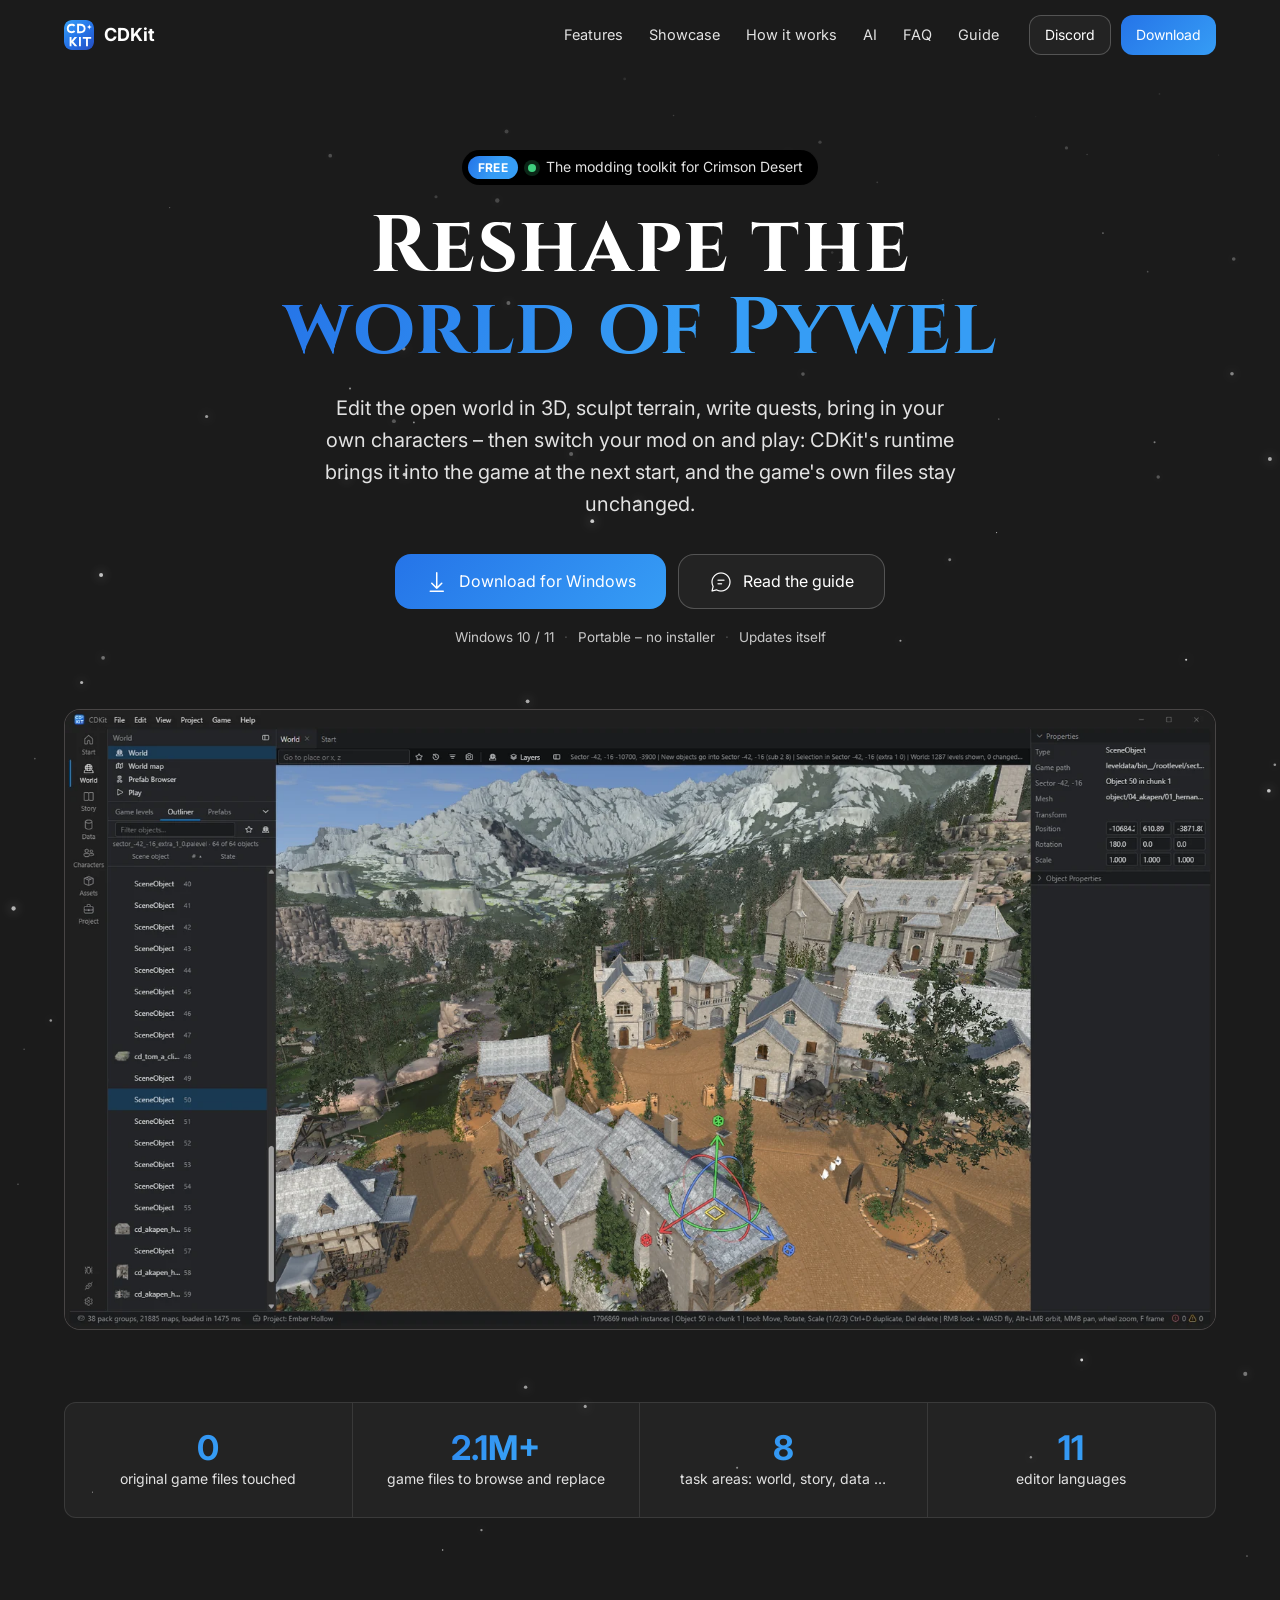
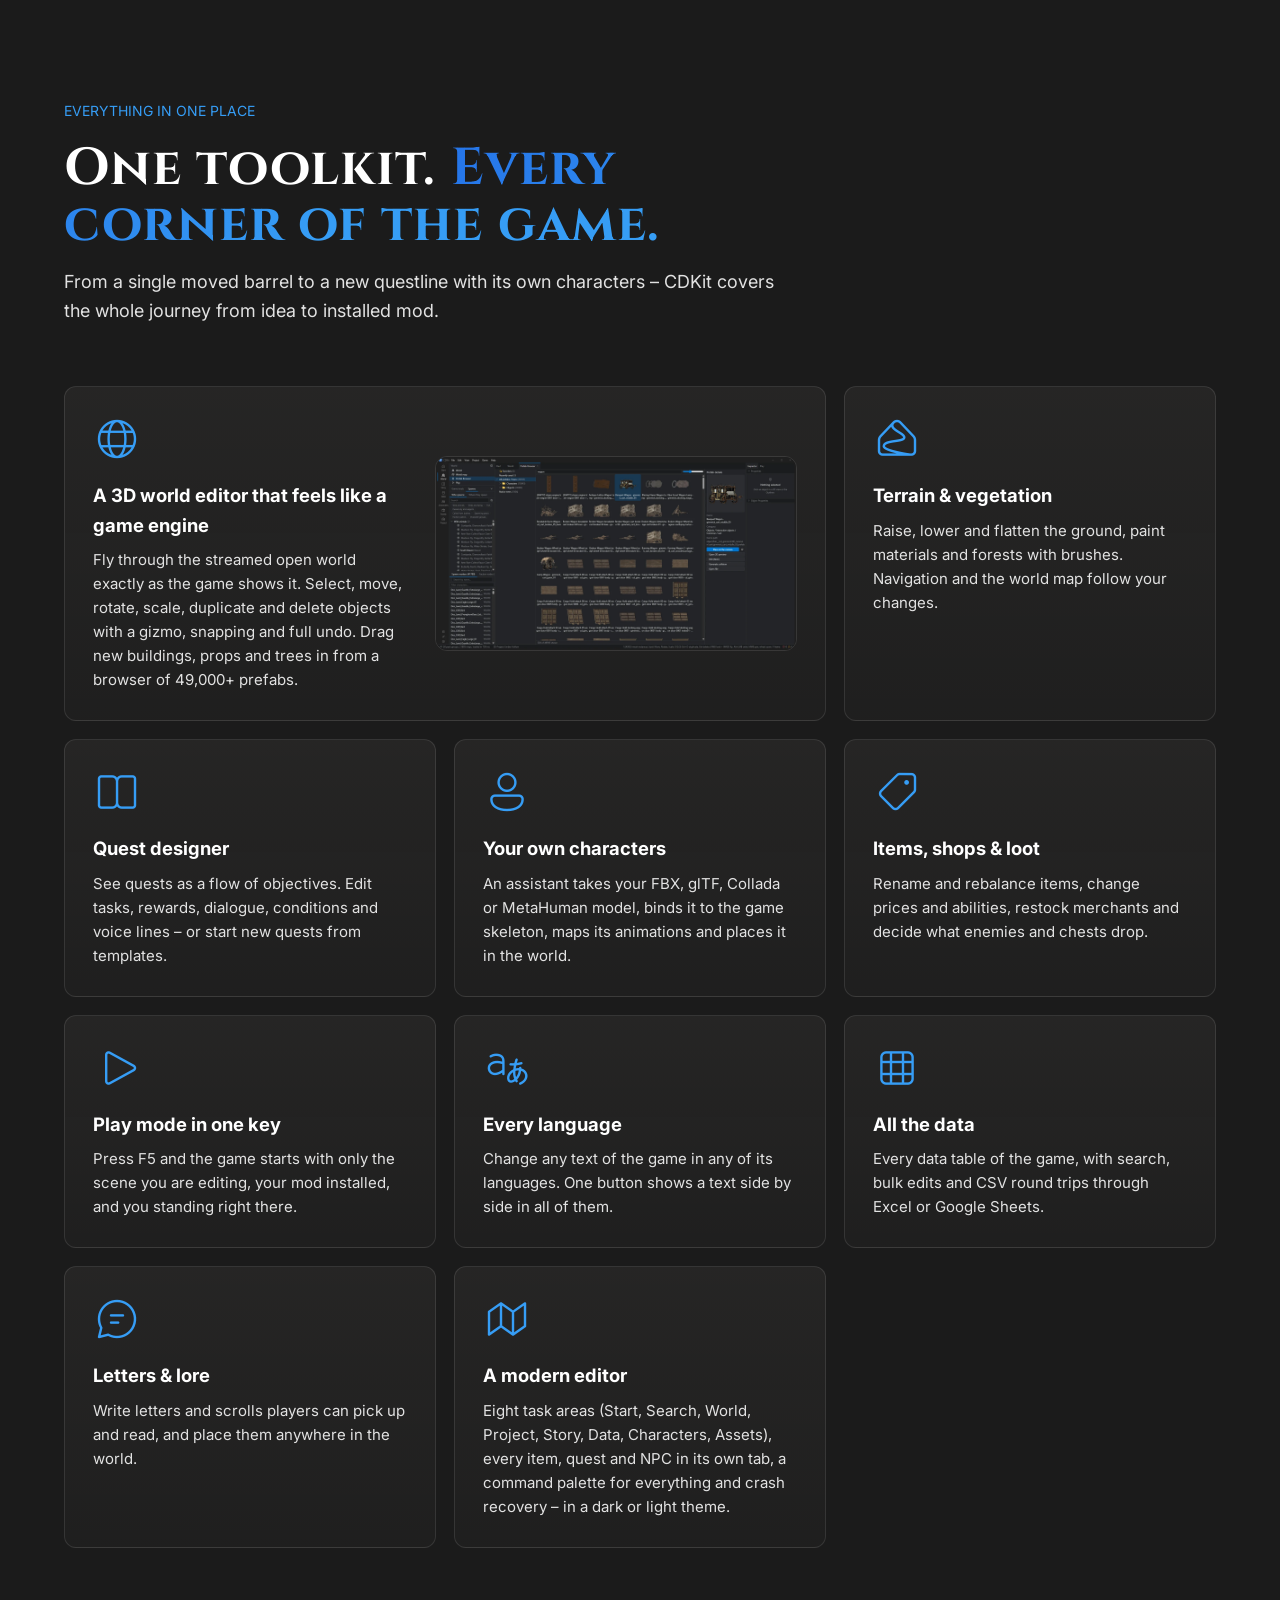
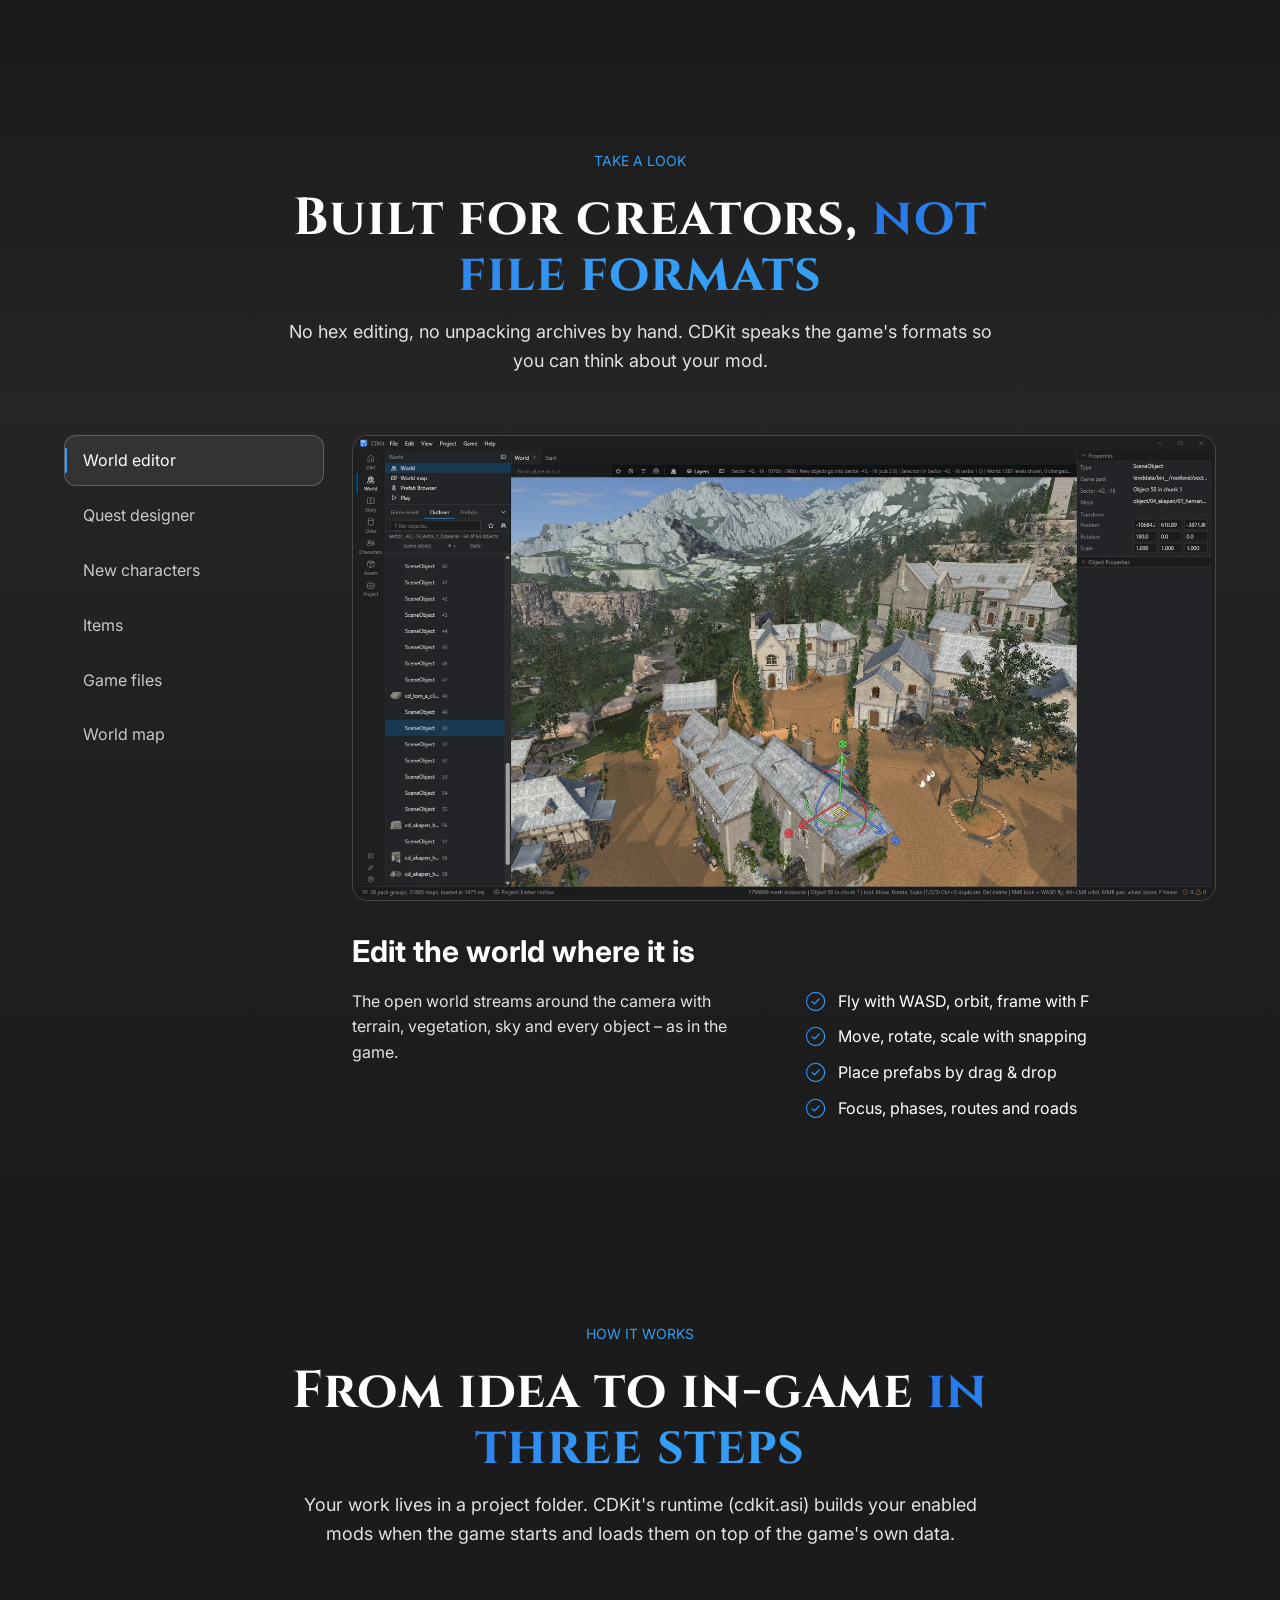
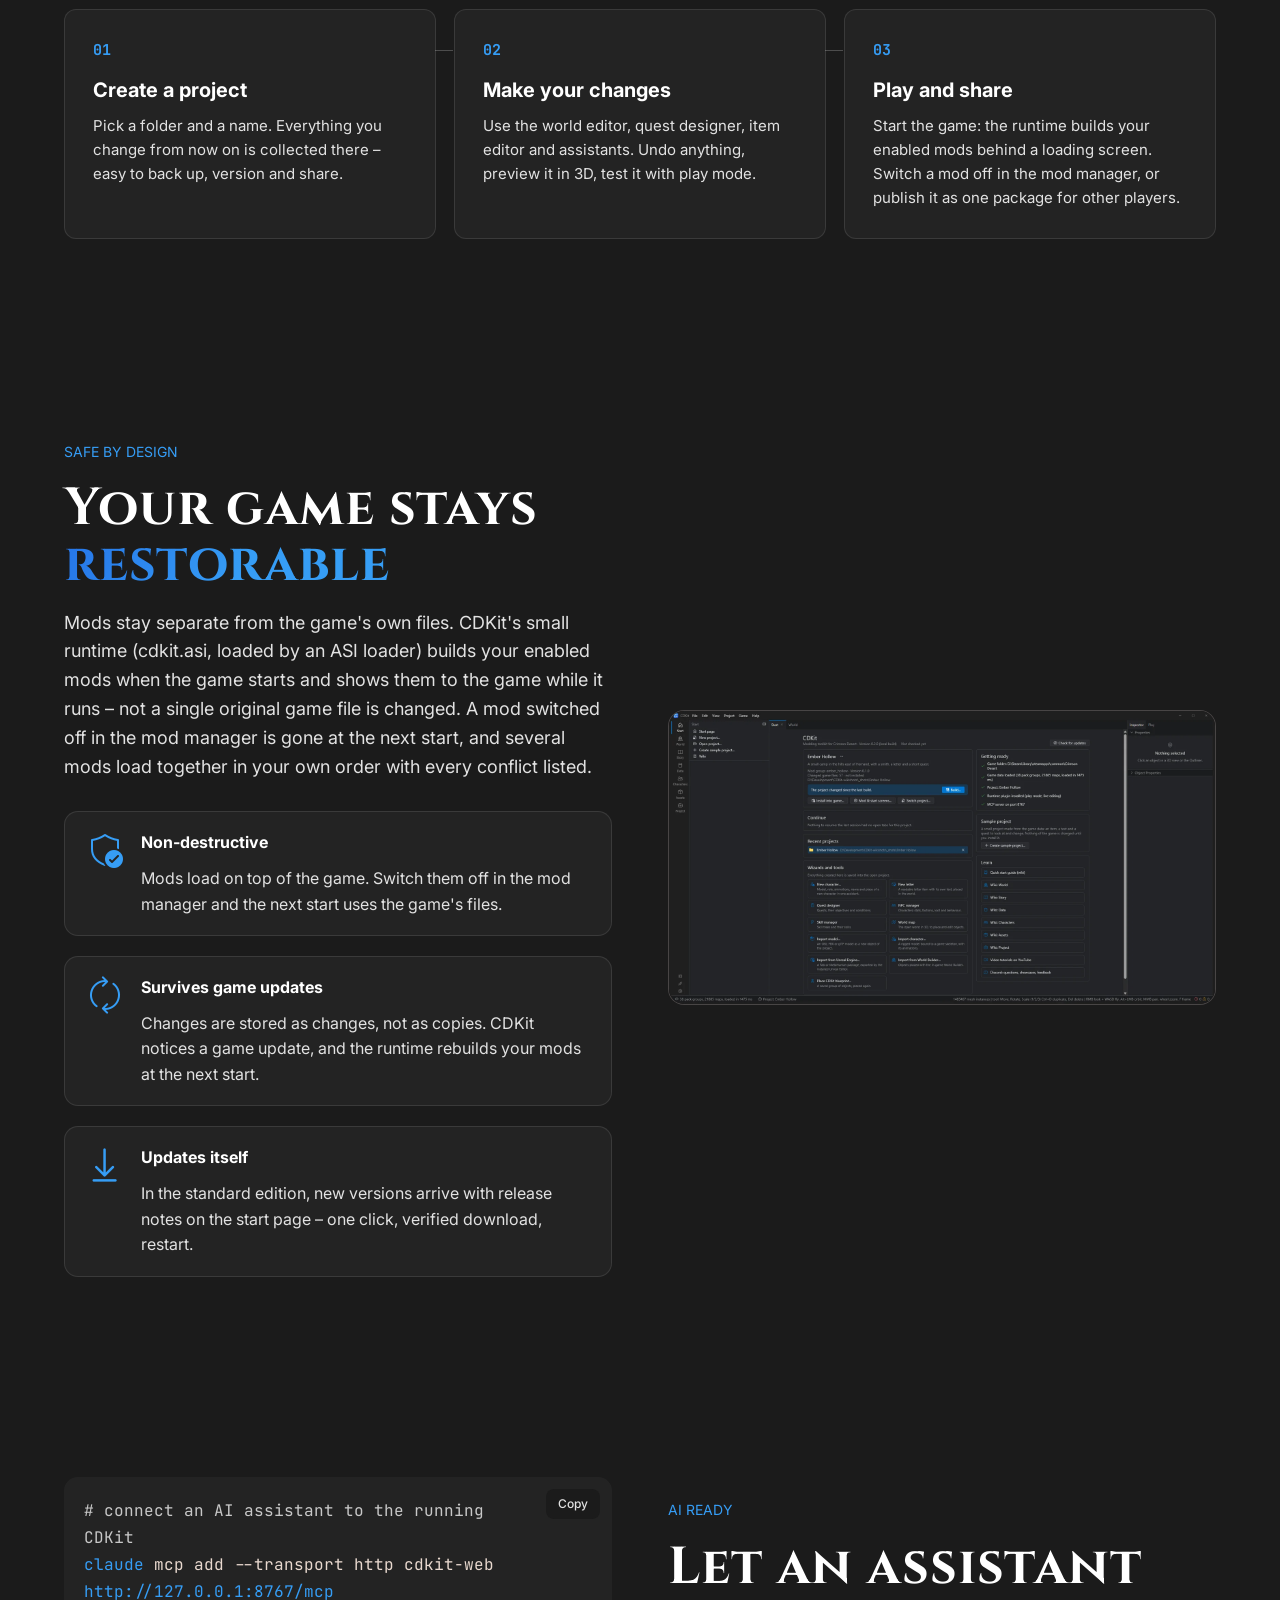
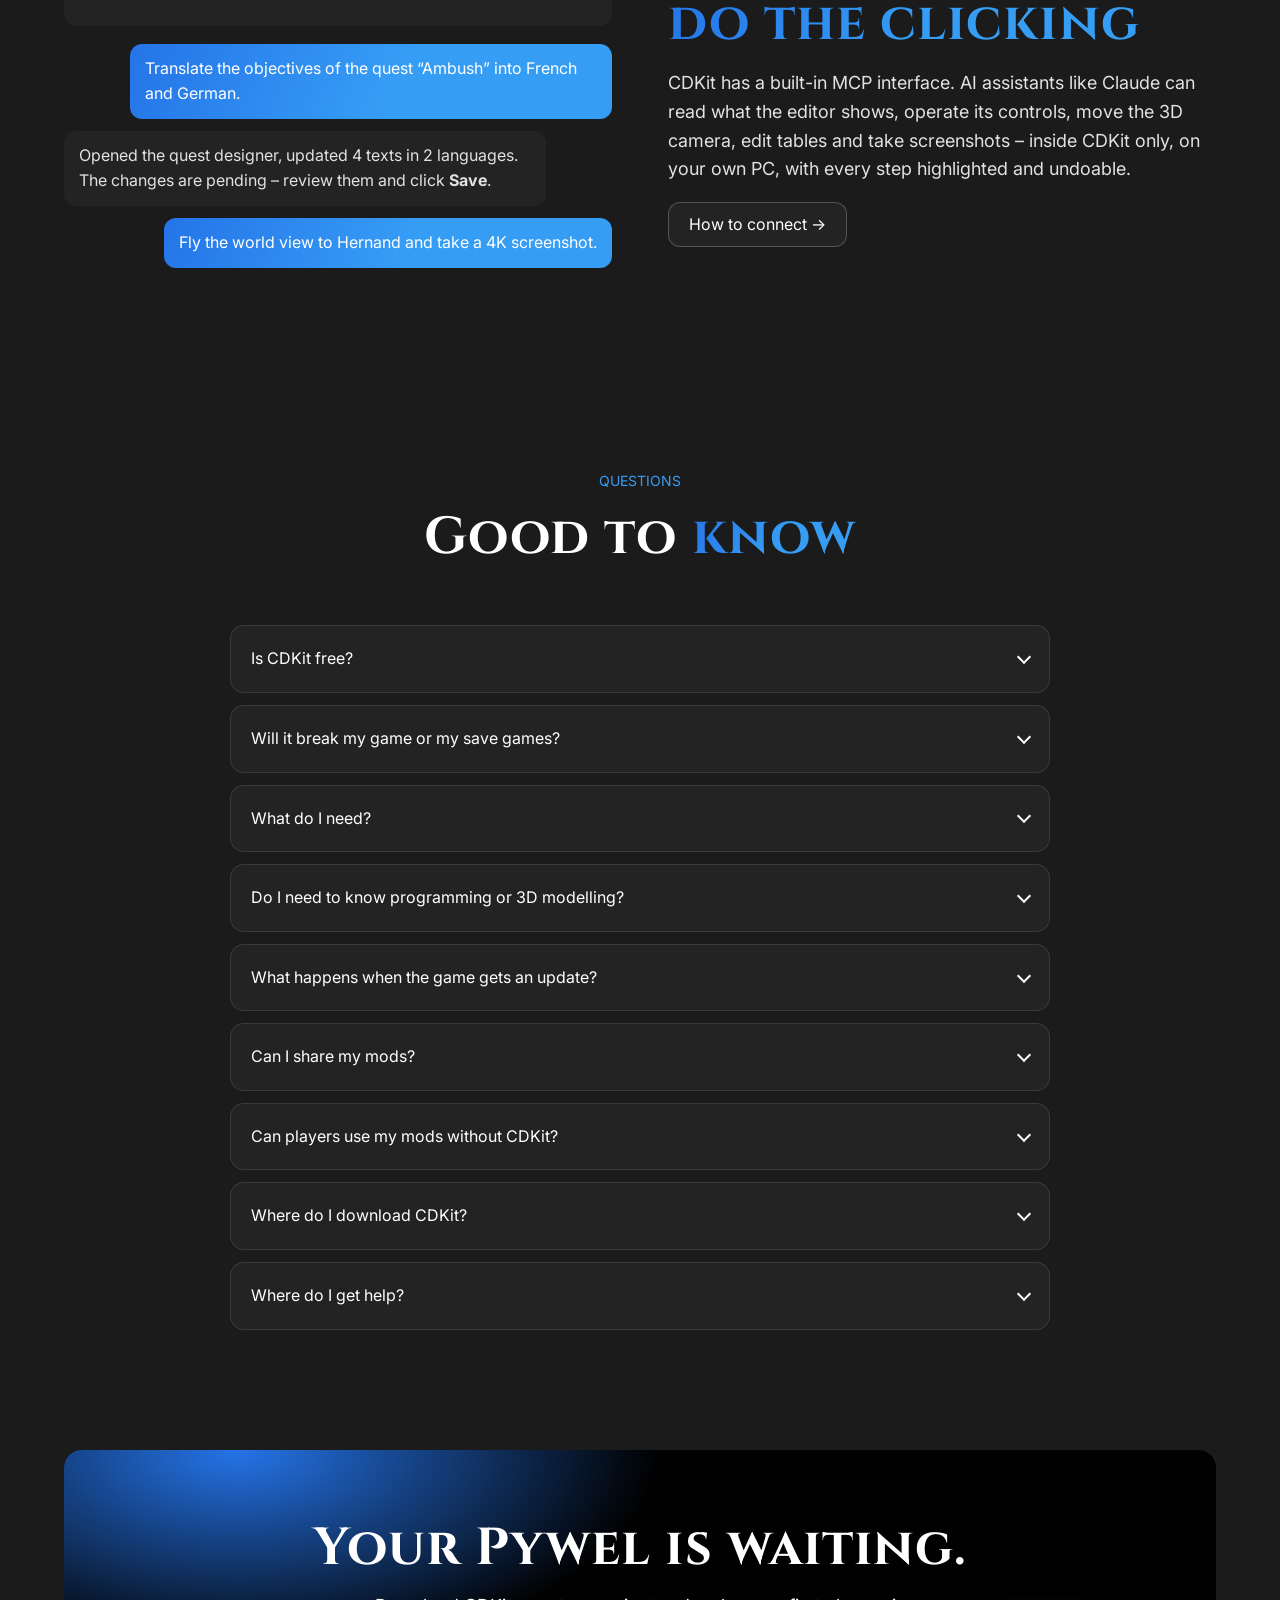
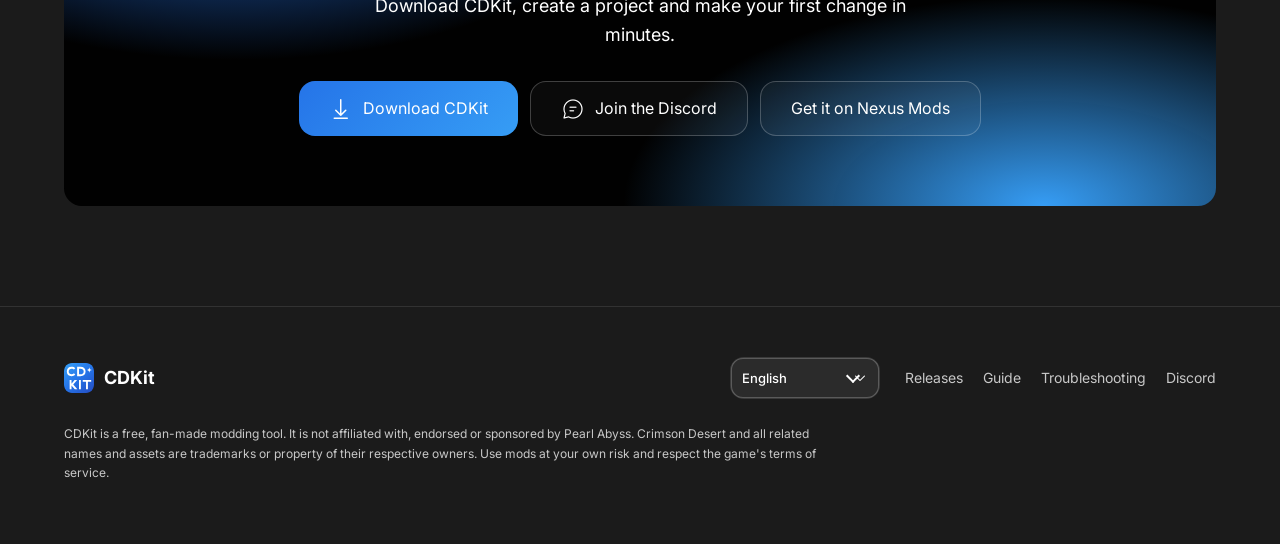
==== commit 82ba5258: "Landing page for the 0.3.0 release: mods through the cdkit.asi runtime, sharing, CDKit Runtime for p" ====
--- a/docs/index.html
+++ b/docs/index.html
@@ -162,7 +162,7 @@
         <div>
           <span class="badge"><b>FREE</b><span class="dot"></span><span id="heroBadge">The modding toolkit for Crimson Desert</span></span>
           <h1 class="serif">Reshape the <span class="grad-text">world of Pywel</span></h1>
-          <p class="lead">Edit the open world in 3D, sculpt terrain, write quests, bring in your own characters – then install everything into the game with a single click, and remove it just as easily.</p>
+          <p class="lead">Edit the open world in 3D, sculpt terrain, write quests, bring in your own characters – then switch your mod on and play: CDKit's runtime brings it into the game at the next start, and the game's own files stay unchanged.</p>
           <div class="hero-ctas">
             <a class="btn btn-lg btn-primary" id="downloadBtn" href="https://github.com/Moon-yungg/CDKit-Releases/releases/latest">
               <span class="fluent-icon" aria-hidden="true">&#xF151;</span>
@@ -185,7 +185,7 @@
         <div class="stats reveal">
           <div class="stat"><strong class="grad-text">0</strong><span>original game files touched</span></div>
           <div class="stat"><strong class="grad-text" data-count="2100000" data-suffix="+">2.1M+</strong><span>game files to browse and replace</span></div>
-          <div class="stat"><strong class="grad-text" data-count="7">7</strong><span>task areas: world, story, data …</span></div>
+          <div class="stat"><strong class="grad-text" data-count="8">8</strong><span>task areas: world, story, data …</span></div>
           <div class="stat"><strong class="grad-text" data-count="11">11</strong><span>editor languages</span></div>
         </div>
       </div>
@@ -211,7 +211,7 @@
           <article class="card reveal">
             <div class="icon"><span class="fluent-icon" aria-hidden="true">&#xF00E8;</span></div>
             <h3>Terrain &amp; vegetation</h3>
-            <p>Raise, lower and flatten the ground, paint materials and forests with brushes. Navigation and world map update on build.</p>
+            <p>Raise, lower and flatten the ground, paint materials and forests with brushes. Navigation and the world map follow your changes.</p>
           </article>
           <article class="card reveal">
             <div class="icon"><span class="fluent-icon" aria-hidden="true">&#xE178;</span></div>
@@ -253,7 +253,7 @@
           <article class="card reveal">
             <div class="icon"><span class="fluent-icon" aria-hidden="true">&#xE7DA;</span></div>
             <h3>A modern editor</h3>
-            <p>Seven task areas, every item, quest and NPC in its own tab, a command palette for everything and crash recovery – in a dark or light theme.</p>
+            <p>Eight task areas (Start, Search, World, Project, Story, Data, Characters, Assets), every item, quest and NPC in its own tab, a command palette for everything and crash recovery – in a dark or light theme.</p>
           </article>
         </div>
       </div>
@@ -289,7 +289,7 @@
         <div class="section-head center reveal">
           <span class="eyebrow">How it works</span>
           <h2 class="serif">From idea to in-game <span class="grad-text">in three steps</span></h2>
-          <p>Your work lives in a project folder. CDKit turns it into an extra package the game loads on top of its own data.</p>
+          <p>Your work lives in a project folder. CDKit's runtime (cdkit.asi) builds your enabled mods when the game starts and loads them on top of the game's own data.</p>
         </div>
         <div class="steps">
           <div class="step reveal">
@@ -301,8 +301,8 @@
             <p>Use the world editor, quest designer, item editor and assistants. Undo anything, preview it in 3D, test it with play mode.</p>
           </div>
           <div class="step reveal">
-            <h3>Install with one click</h3>
-            <p>Close the game, click <b>Install</b>, play. Changed your mind? <b>Uninstall</b> puts the game back exactly as it was.</p>
+            <h3>Play and share</h3>
+            <p>Start the game: the runtime builds your enabled mods behind a loading screen. Switch a mod off in the mod manager, or publish it as one package for other players.</p>
           </div>
         </div>
       </div>
@@ -314,27 +314,27 @@
         <div class="reveal">
           <span class="eyebrow">Safe by design</span>
           <h2 class="serif">Your game stays <span class="grad-text">restorable</span></h2>
-          <p style="color:var(--muted);font-size:18px;margin:0">Mods are separate packages outside the game folder. CDKit's small runtime (cdkit.asi) shows them to the game while it runs – not a single original game file is changed. Uninstall takes them out at once, game updates and Steam's file check no longer remove your mods, and several mods load together with every conflict listed.</p>
+          <p style="color:var(--muted);font-size:18px;margin:0">Mods stay separate from the game's own files. CDKit's small runtime (cdkit.asi, loaded by an ASI loader) builds your enabled mods when the game starts and shows them to the game while it runs – not a single original game file is changed. A mod switched off in the mod manager is gone at the next start, and several mods load together in your own order with every conflict listed.</p>
           <div class="pill-list">
             <div class="pill">
               <div class="icon"><span class="fluent-icon" aria-hidden="true">&#xEAC8;</span></div>
               <div>
                 <h4>Non-destructive</h4>
-                <p>Mods load on top of the game. Remove them with one click.</p>
+                <p>Mods load on top of the game. Switch them off in the mod manager and the next start uses the game's files.</p>
               </div>
             </div>
             <div class="pill">
               <div class="icon"><span class="fluent-icon" aria-hidden="true">&#xF190;</span></div>
               <div>
                 <h4>Survives game updates</h4>
-                <p>Changes are stored as changes, not as copies – rebuild after a patch and you're done.</p>
+                <p>Changes are stored as changes, not as copies. CDKit notices a game update, and the runtime rebuilds your mods at the next start.</p>
               </div>
             </div>
             <div class="pill">
               <div class="icon"><span class="fluent-icon" aria-hidden="true">&#xF151;</span></div>
               <div>
                 <h4>Updates itself</h4>
-                <p>New versions arrive with release notes on the start page – one click, verified download, restart.</p>
+                <p>In the standard edition, new versions arrive with release notes on the start page – one click, verified download, restart.</p>
               </div>
             </div>
           </div>
@@ -381,11 +381,11 @@
           </details>
           <details>
             <summary>Will it break my game or my save games?</summary>
-            <p>No original game file is changed. CDKit builds your mods into its own folder, and its runtime cdkit.asi (loaded by an ASI loader in bin64) shows them to the game while it runs. Uninstall takes everything out at once, and game updates or Steam's “Verify integrity of game files” no longer remove your mods. Play mode blocks saving, so your saves stay safe while testing.</p>
+            <p>No original game file is changed. The runtime cdkit.asi (loaded by an ASI loader in bin64) builds your enabled mods at game start, with a loading screen, and shows them to the game while it runs. “Disable this mod” or “Disable all mods” in the mod manager switches them off, and the next start uses the game's own files. Play mode blocks saving, so your saves stay safe while testing.</p>
           </details>
           <details>
             <summary>What do I need?</summary>
-            <p>Windows 10 or 11 (64-bit), Crimson Desert on Steam and a DirectX 12 graphics card. Play mode and live preview additionally use the World Builder plugin; importing MetaHuman/Fab packages needs Unreal Engine.
+            <p>Windows 10 or 11 (64-bit), Crimson Desert on Steam, a DirectX 12 graphics card and the Microsoft Edge WebView2 Runtime (part of Windows 11 and every up-to-date Windows 10). To play mods, the game needs an ASI loader in its bin64 folder, for example Ultimate ASI Loader (not included). Play mode and live preview additionally use the World Builder plugin; importing MetaHuman/Fab packages needs Unreal Engine.
             </p>
           </details>
           <details>
@@ -394,11 +394,19 @@
           </details>
           <details>
             <summary>What happens when the game gets an update?</summary>
-            <p>Steam resets the game's package list, so mods become inactive. Open your project in CDKit, click Build and Install – your changes carry over in almost all cases.</p>
+            <p>CDKit notices the new game version and shows which projects it affects. The runtime rebuilds your mods against the updated game at the next start – there is nothing to reinstall, and your changes carry over in almost all cases.</p>
           </details>
           <details>
             <summary>Can I share my mods?</summary>
-            <p>Yes. Share your project folder; others open it in CDKit and click Install, and CDKit rebuilds it for their game version.</p>
+            <p>Yes. “Publish mod” writes your mod as one .cdpkg package plus a ZIP for mod sites. Others add it with “Import mod”, drag their mods into their own load order, check conflicts, and can update a mod or undo an update.</p>
+          </details>
+          <details>
+            <summary>Can players use my mods without CDKit?</summary>
+            <p>Yes. They download CDKit Runtime (cdkit.asi and a mods folder) from the GitHub releases, unzip it into the game folder, add an ASI loader and put the .cdpkg files into bin64\CDKit\mods.</p>
+          </details>
+          <details>
+            <summary>Where do I download CDKit?</summary>
+            <p>There are two editions with the same editors: the standard edition from the GitHub releases, with built-in updates, and the Nexus edition on Nexus Mods, which opens no internet connection of its own and is updated through its Nexus page.</p>
           </details>
           <details>
             <summary>Where do I get help?</summary>
@@ -423,6 +431,8 @@
               <span class="fluent-icon" aria-hidden="true">&#xF286;</span>
               Join the Discord
             </a>
+            <!-- Nexus edition: placeholder link to the game's Nexus Mods page until the CDKit mod page exists -->
+            <a class="btn btn-lg" href="https://www.nexusmods.com/crimsondesert" target="_blank" rel="noopener">Get it on Nexus Mods</a>
           </div>
         </div>
       </div>
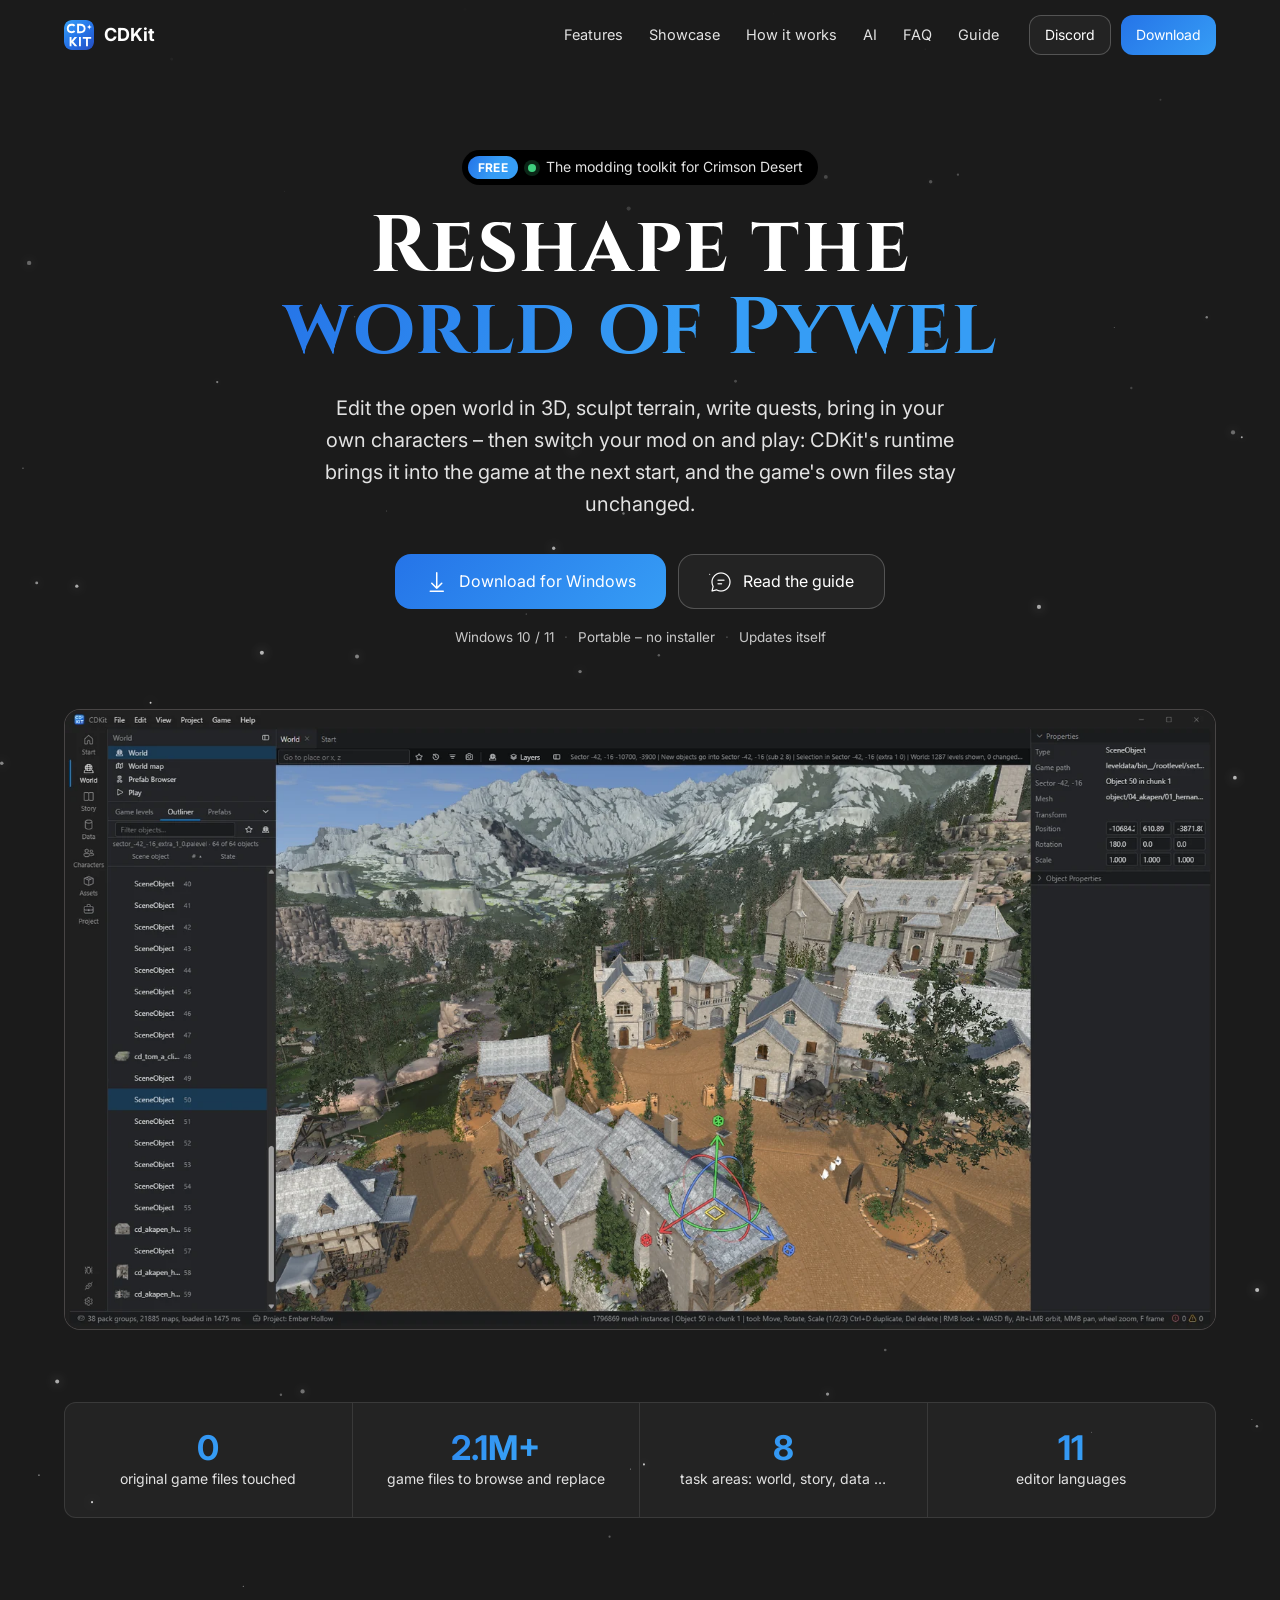
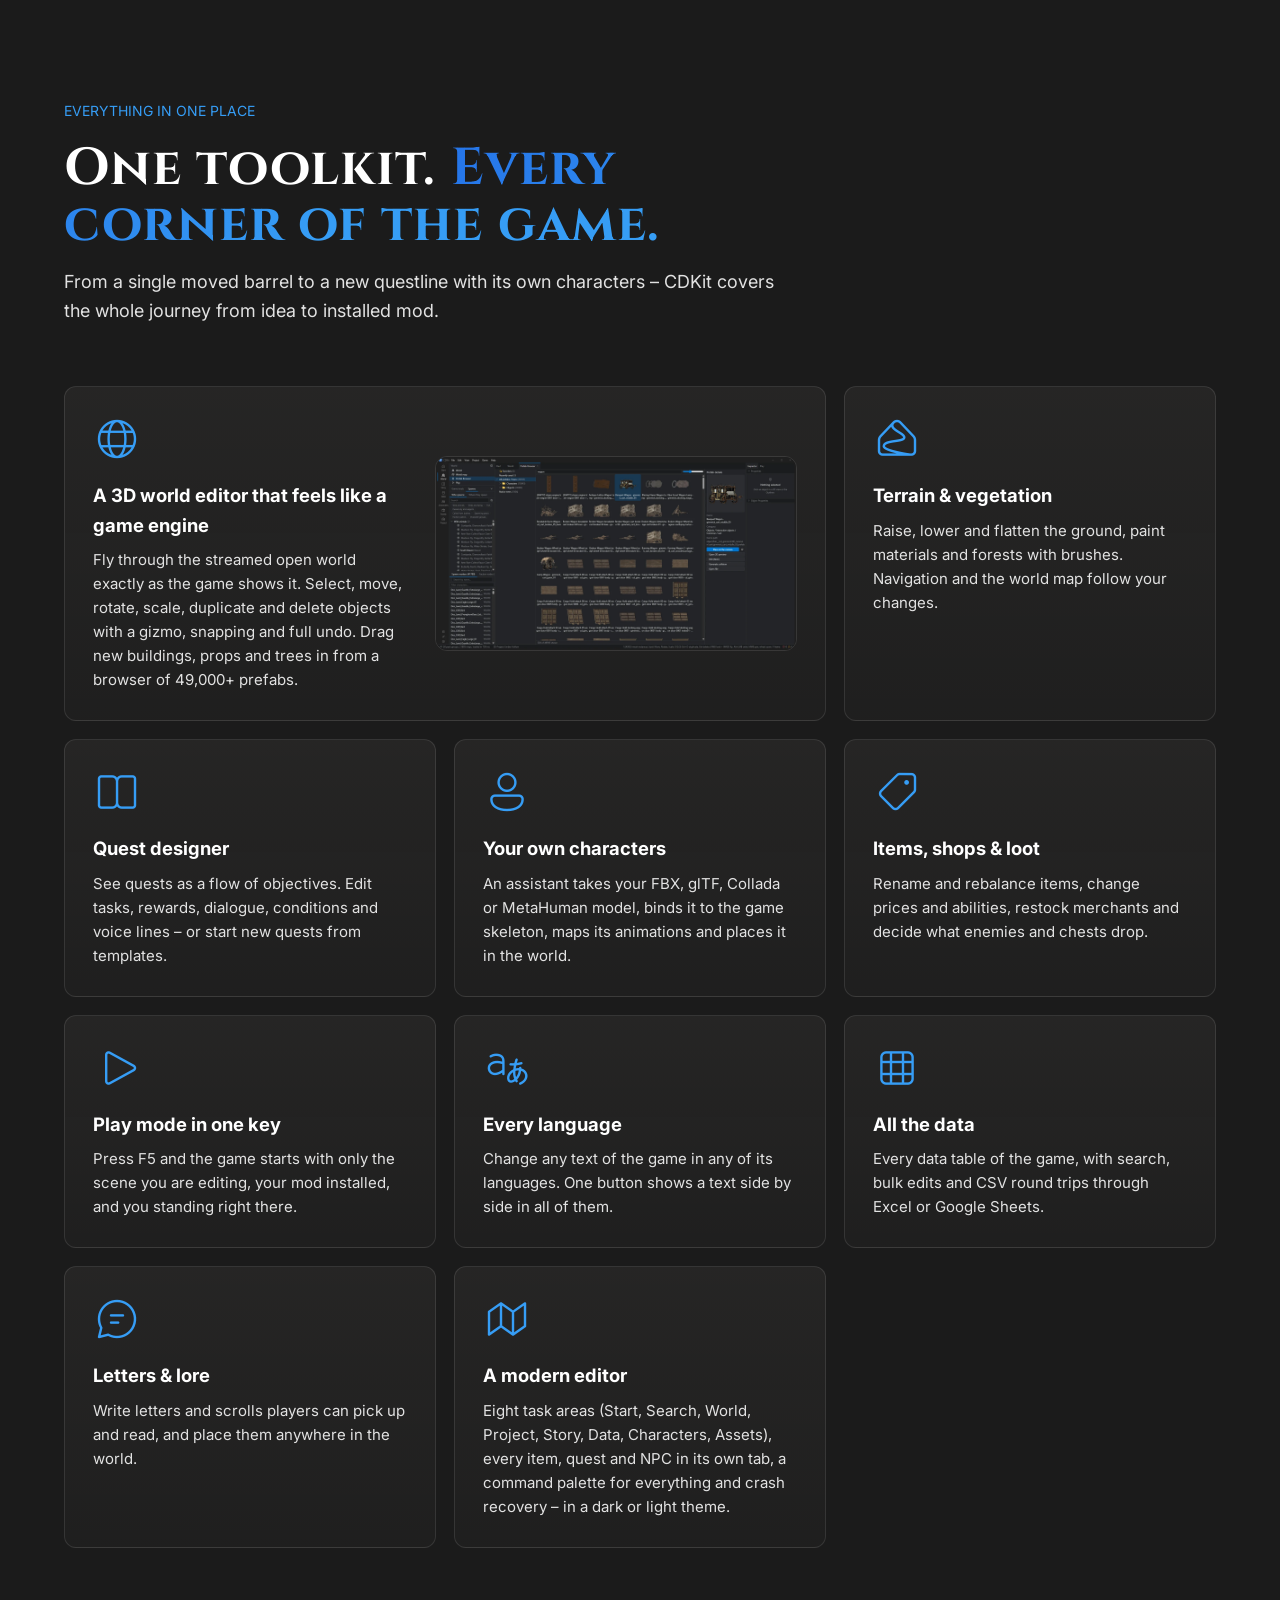
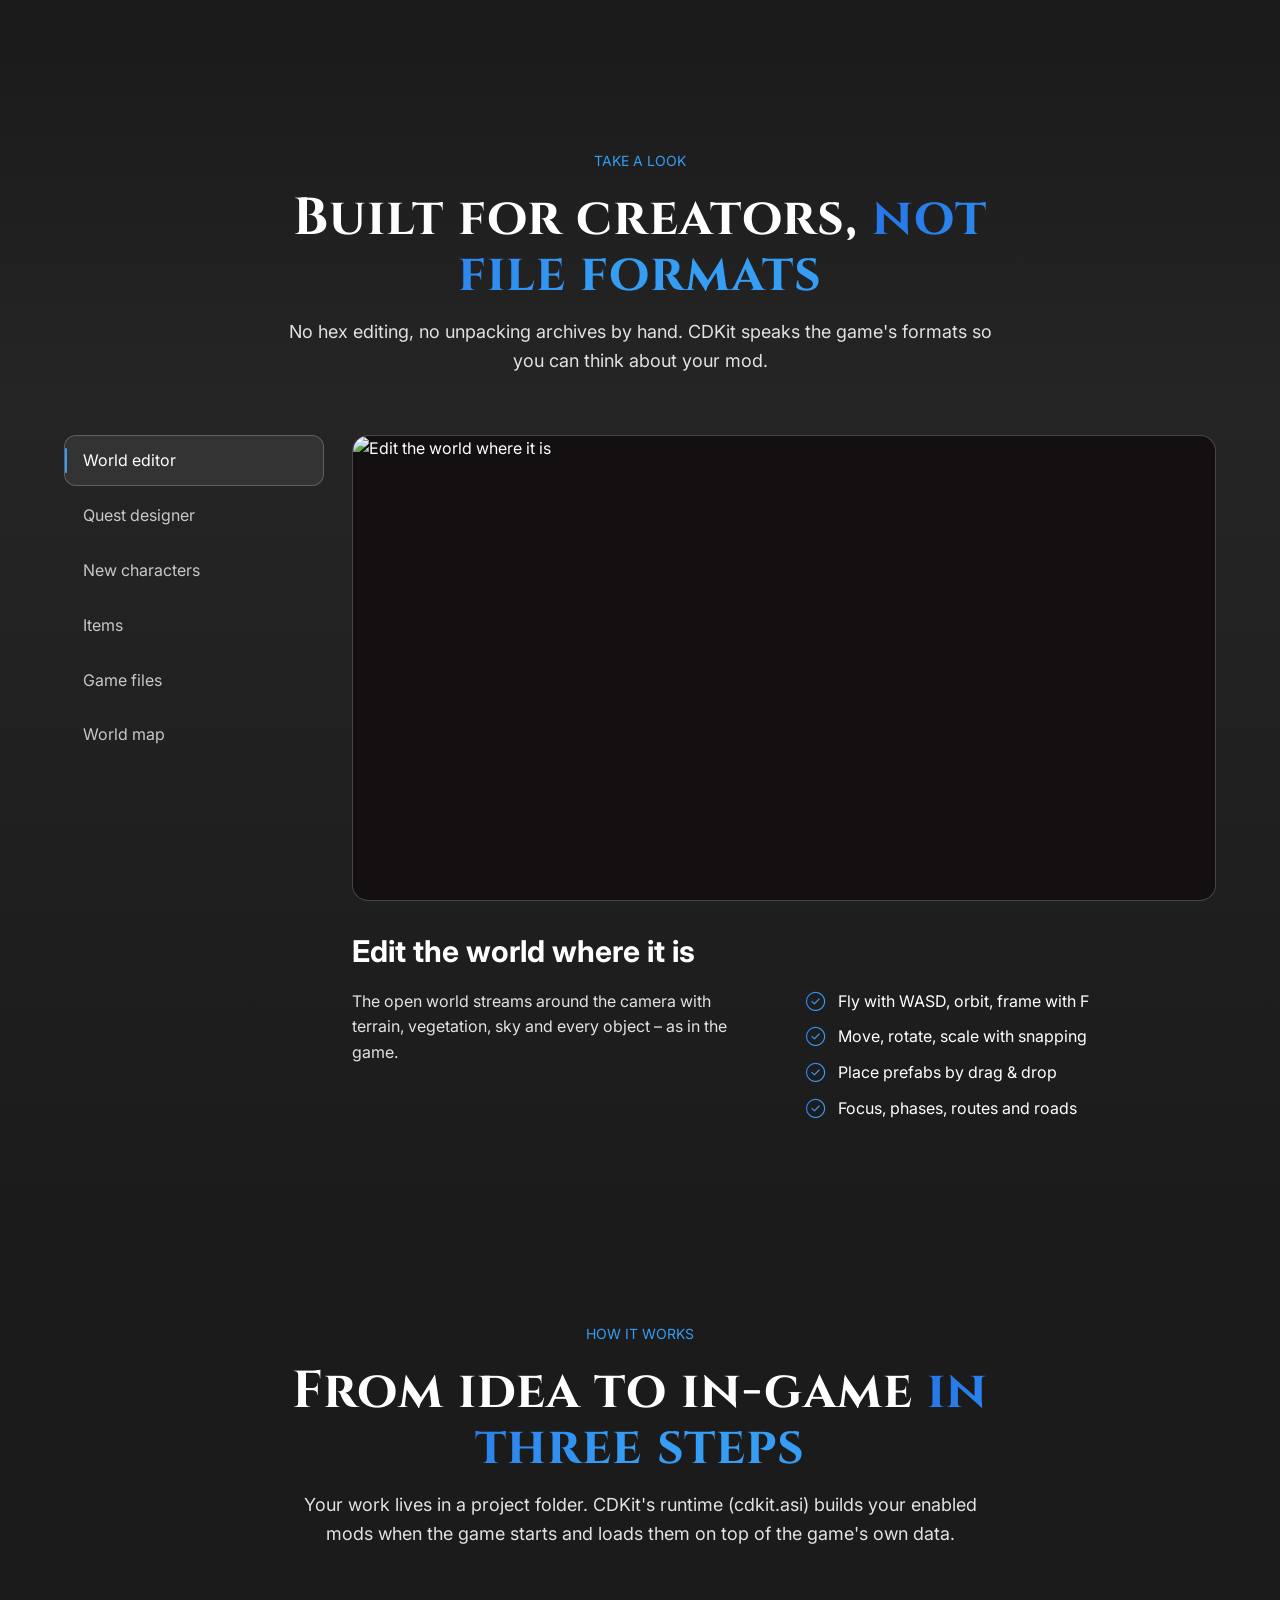
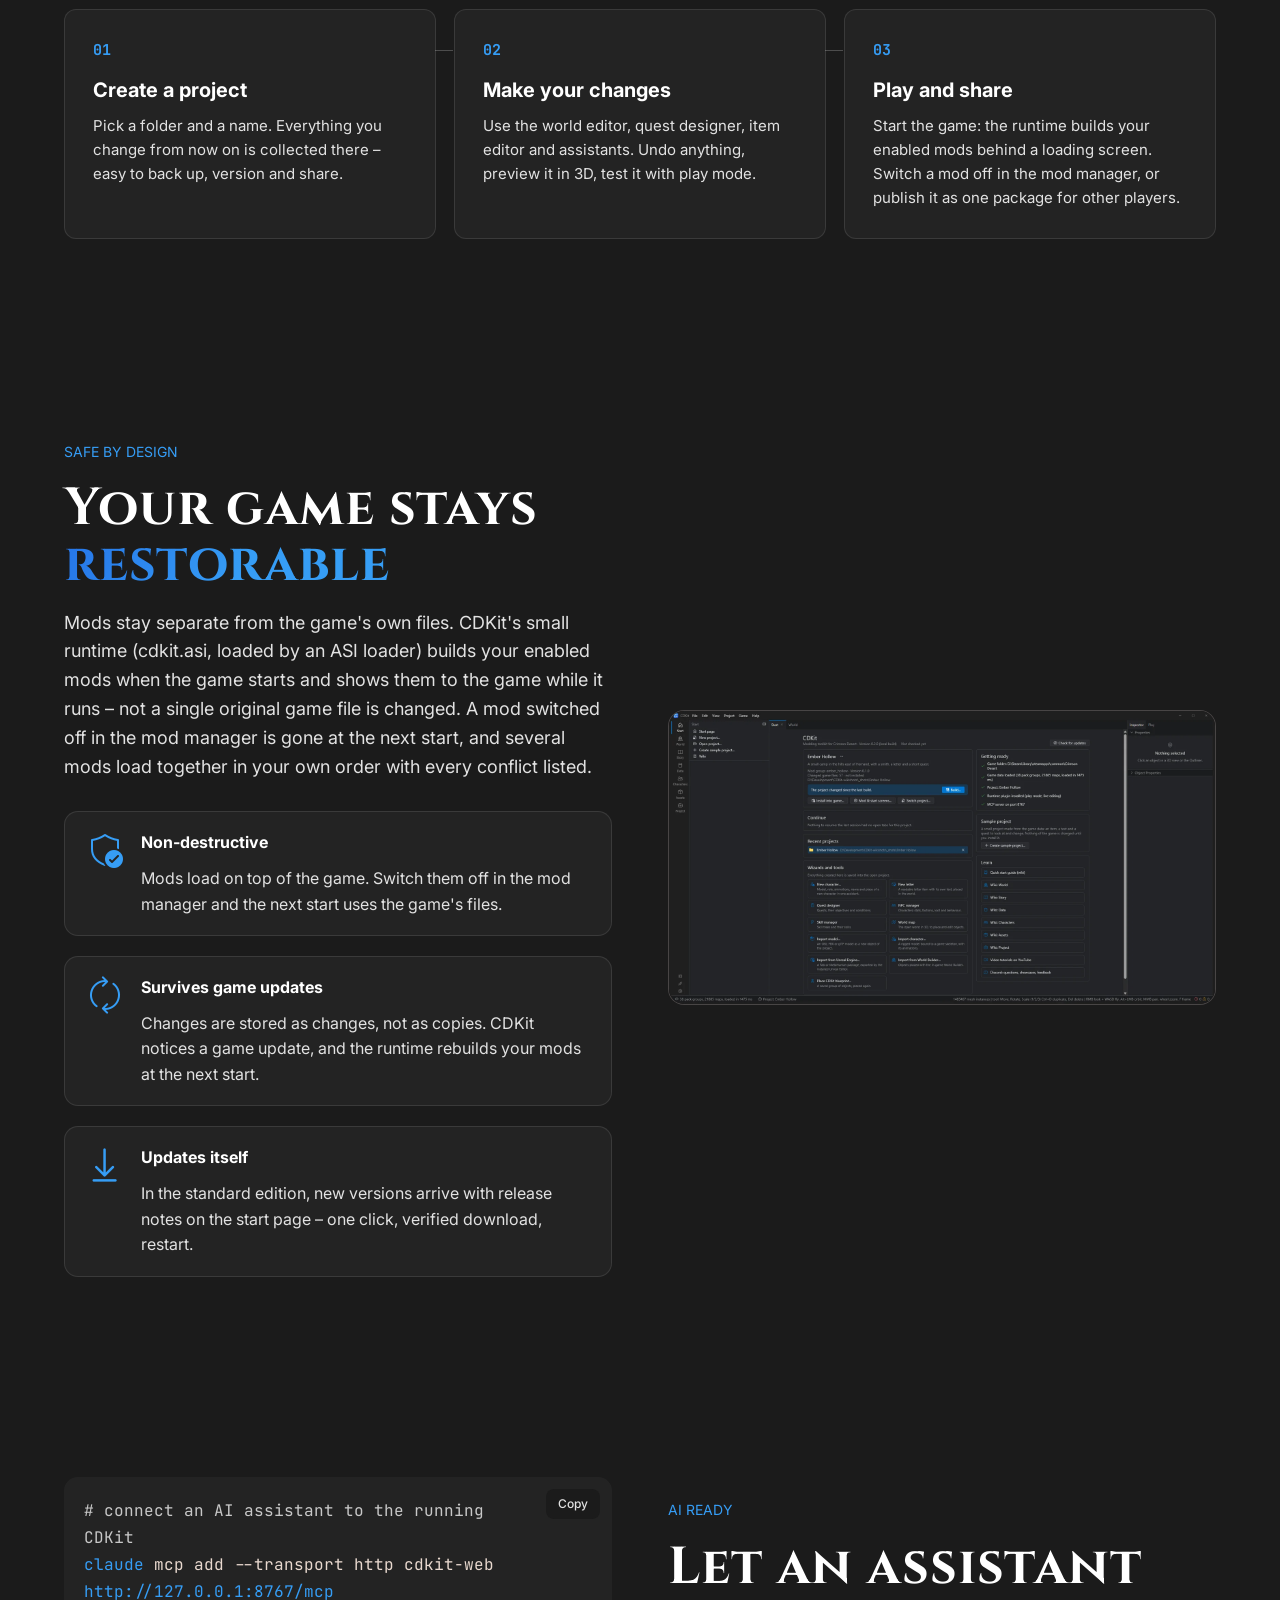
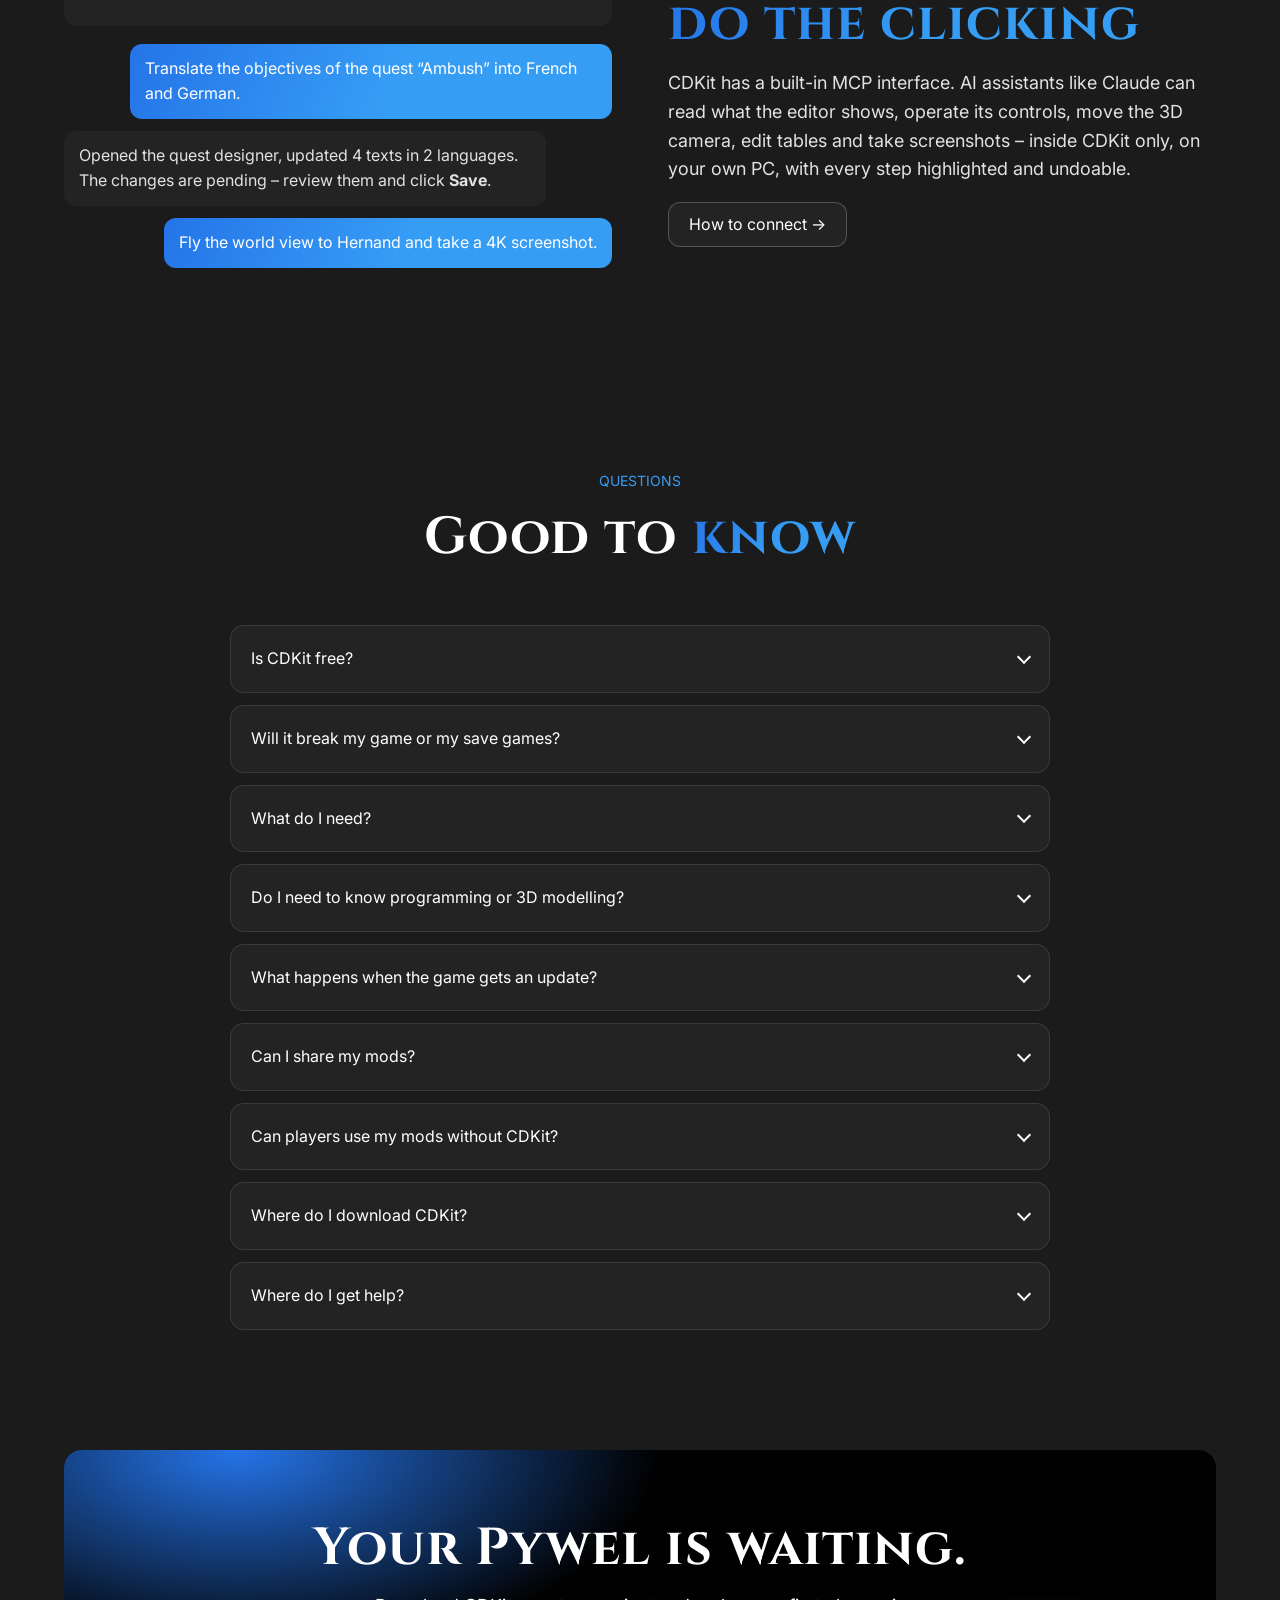
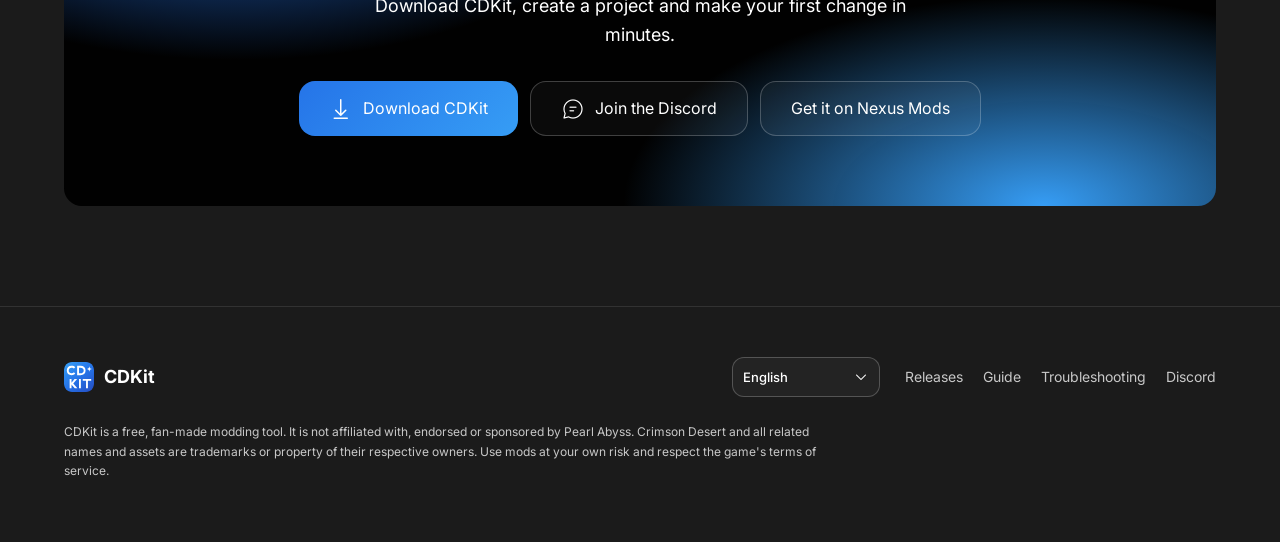
==== commit 5cc6e361: "Refactor language links and navigation for improved accessibility and consistency - Updated language" ====
--- a/docs/index.html
+++ b/docs/index.html
@@ -94,7 +94,7 @@
 
 
   <link rel="alternate" hreflang="x-default" href="./">
-  <link rel="alternate" hreflang="en" href="./en/">
+  <link rel="alternate" hreflang="en" href="./">
   <link rel="alternate" hreflang="zh-CN" href="./zh-CN/">
   <link rel="alternate" hreflang="zh-TW" href="./zh-TW/">
   <link rel="alternate" hreflang="de" href="./de/">
@@ -112,6 +112,8 @@
   <link rel="stylesheet" href="./assets/site.css">
 <link rel="canonical" href="https://moon-yungg.github.io/CDKit-Releases/"><script>
     (() => {
+      // Only language-menu links carry this flag to keep a manual English choice on the root page.
+      if (new URLSearchParams(location.search).get('manual') === 'language') return;
       const supported = ["en", "zh-CN", "zh-TW", "de", "fr", "ko", "ja", "es", "pt-BR", "ru", "tr"];
       const normalize = raw => {
         if (!raw) return null;
@@ -121,10 +123,8 @@
         return supported.find(code => code.toLowerCase() === value) ||
           supported.find(code => code.toLowerCase().split('-')[0] === value.split('-')[0]) || null;
       };
-      const query = normalize(new URLSearchParams(location.search).get('lang'));
       const browser = [...(navigator.languages || []), navigator.language].map(normalize).find(Boolean);
-      const locale = query || browser;
-      if (locale) location.replace(`./${locale}/`);
+      if (browser && browser !== 'en') location.replace(`./${browser}/`);
     })();
 </script></head>
 
@@ -448,7 +448,7 @@
           <details class="lang-menu">
 <summary class="lang-select" aria-label="Select language"><span>English</span><span class="fluent-icon lang-chevron" aria-hidden="true">&#xF2A2;</span></summary>
 <nav class="lang-options" aria-label="Select language">
-<a class="lang-option" href="./en/" lang="en" hreflang="en" aria-current="page">English</a>
+<a class="lang-option" href="./?manual=language" lang="en" hreflang="en" aria-current="page">English</a>
 <a class="lang-option" href="./zh-CN/" lang="zh-CN" hreflang="zh-CN">简体中文</a>
 <a class="lang-option" href="./zh-TW/" lang="zh-TW" hreflang="zh-TW">繁體中文</a>
 <a class="lang-option" href="./de/" lang="de" hreflang="de">Deutsch</a>
--- a/docs/assets/site.css
+++ b/docs/assets/site.css
@@ -830,30 +830,30 @@
       gap: 12px;
     }
 
-    details {
+    .faq details {
       border: 1px solid var(--line);
       border-radius: 14px;
       background: var(--surface);
       transition: border-color .2s, background .2s;
     }
 
-    details[open] {
+    .faq details[open] {
       border-color: var(--line-strong);
       background: var(--surface-2);
     }
 
-    summary {
+    .faq summary {
       list-style: none;
       cursor: pointer;
       padding: 20px 60px 20px 20px;
       position: relative;
     }
 
-    summary::-webkit-details-marker {
+    .faq summary::-webkit-details-marker {
       display: none;
     }
 
-    summary::after {
+    .faq summary::after {
       content: "";
       position: absolute;
       right: 20px;
@@ -866,17 +866,17 @@
       transition: transform .25s;
     }
 
-    details[open] summary::after {
+    .faq details[open] summary::after {
       transform: translateY(-30%) rotate(-135deg);
     }
 
-    details p {
+    .faq details p {
       margin: 0;
       padding: 0 22px 20px;
       color: var(--muted);
     }
 
-    details a {
+    .faq details a {
       color: var(--sand);
       text-decoration: underline;
       text-underline-offset: 3px;
@@ -1328,8 +1328,9 @@
 
 .lang-menu { position: relative; }
 .lang-select { display: flex; align-items: center; justify-content: space-between; gap: 10px; list-style: none; text-align: left; appearance: none; -webkit-appearance: none; }
-.lang-select::-webkit-details-marker { display: none; }
-.lang-select::marker { content: none; }
+summary.lang-select { list-style: none; }
+summary.lang-select::-webkit-details-marker { display: none; }
+summary.lang-select::marker { display: none; content: none; font-size: 0; }
 .lang-chevron { font-size: 16px; }
 .lang-options {
   position: absolute;
@@ -1348,5 +1349,5 @@
   backdrop-filter: blur(16px);
 }
 .lang-menu[open] .lang-options { display: grid; gap: 2px; }
-.lang-option { padding: 8px 10px; border-radius: 8px; color: var(--muted); font-size: 13px; }
+.lang-option { padding: 8px 10px; border-radius: 8px; color: var(--muted); font-size: 13px; text-decoration: none; }
 .lang-option:hover, .lang-option[aria-current='page'] { background: var(--surface-2); color: var(--text); }
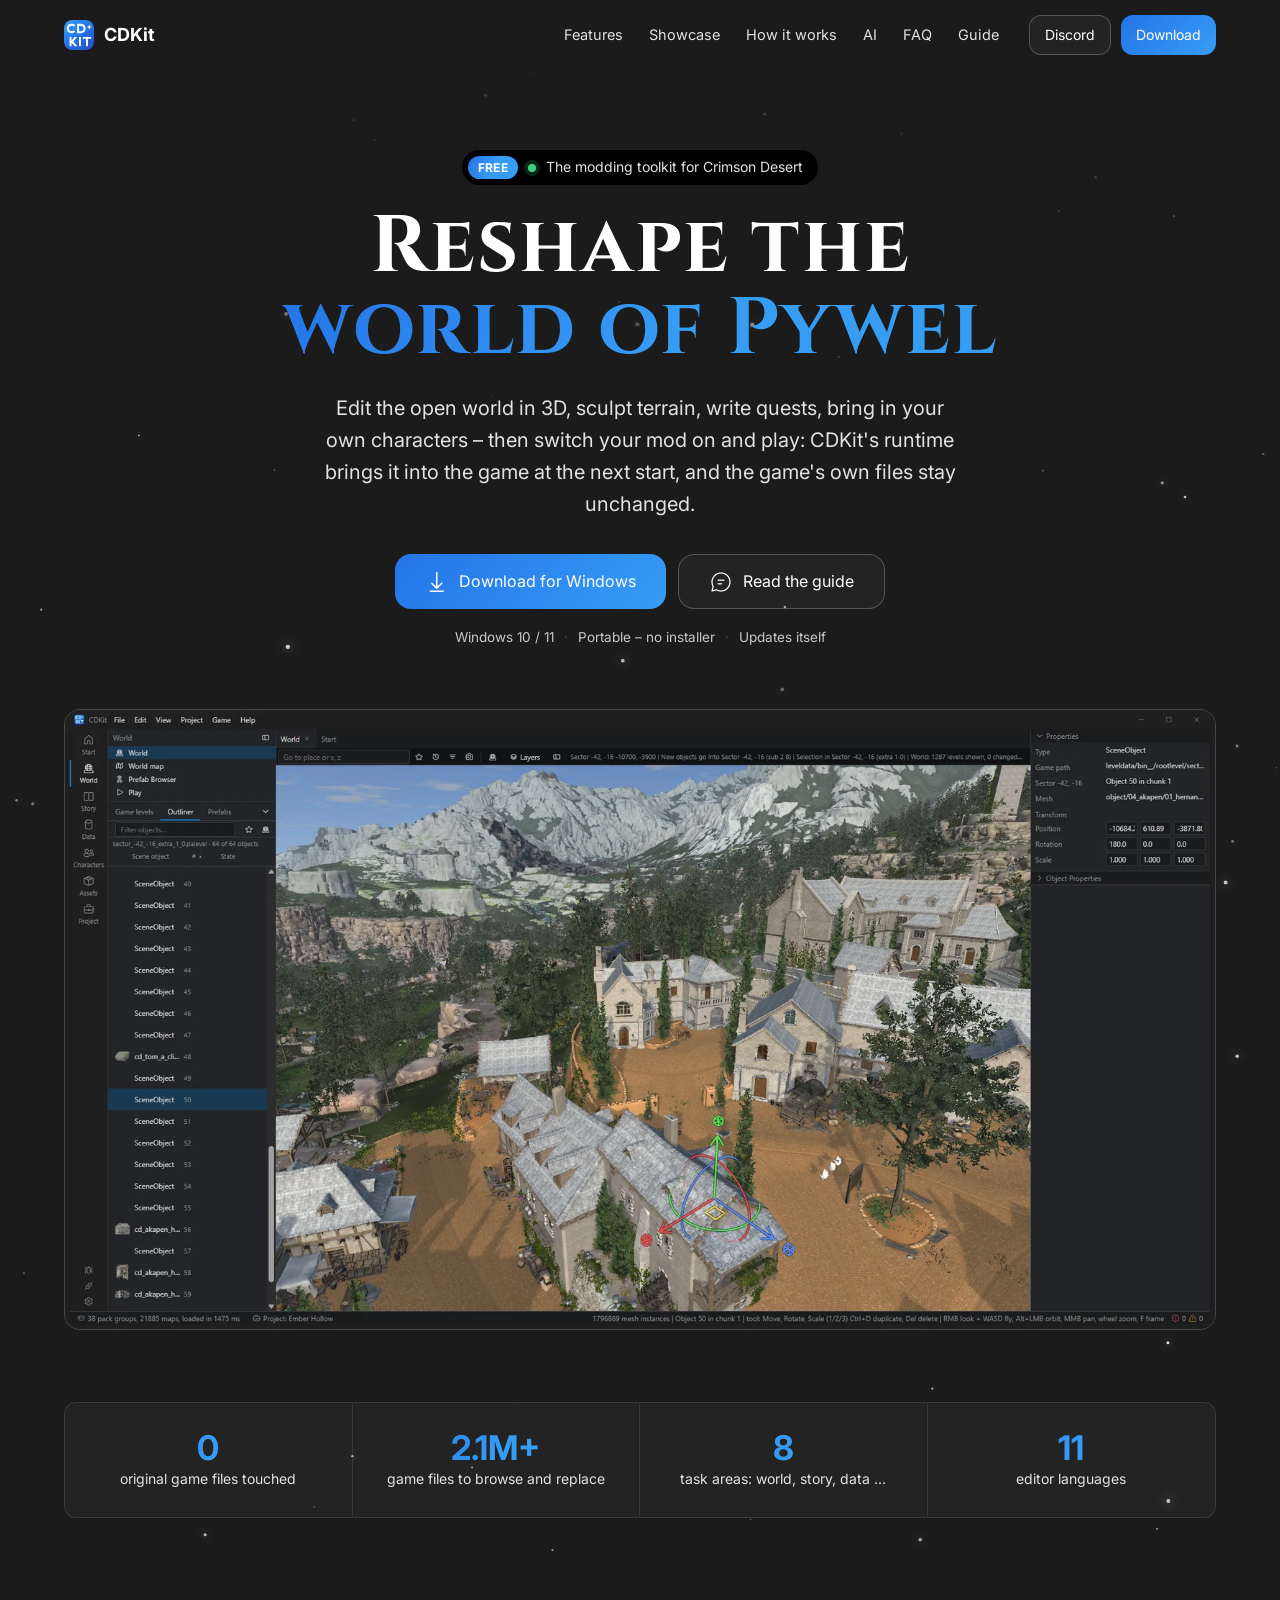
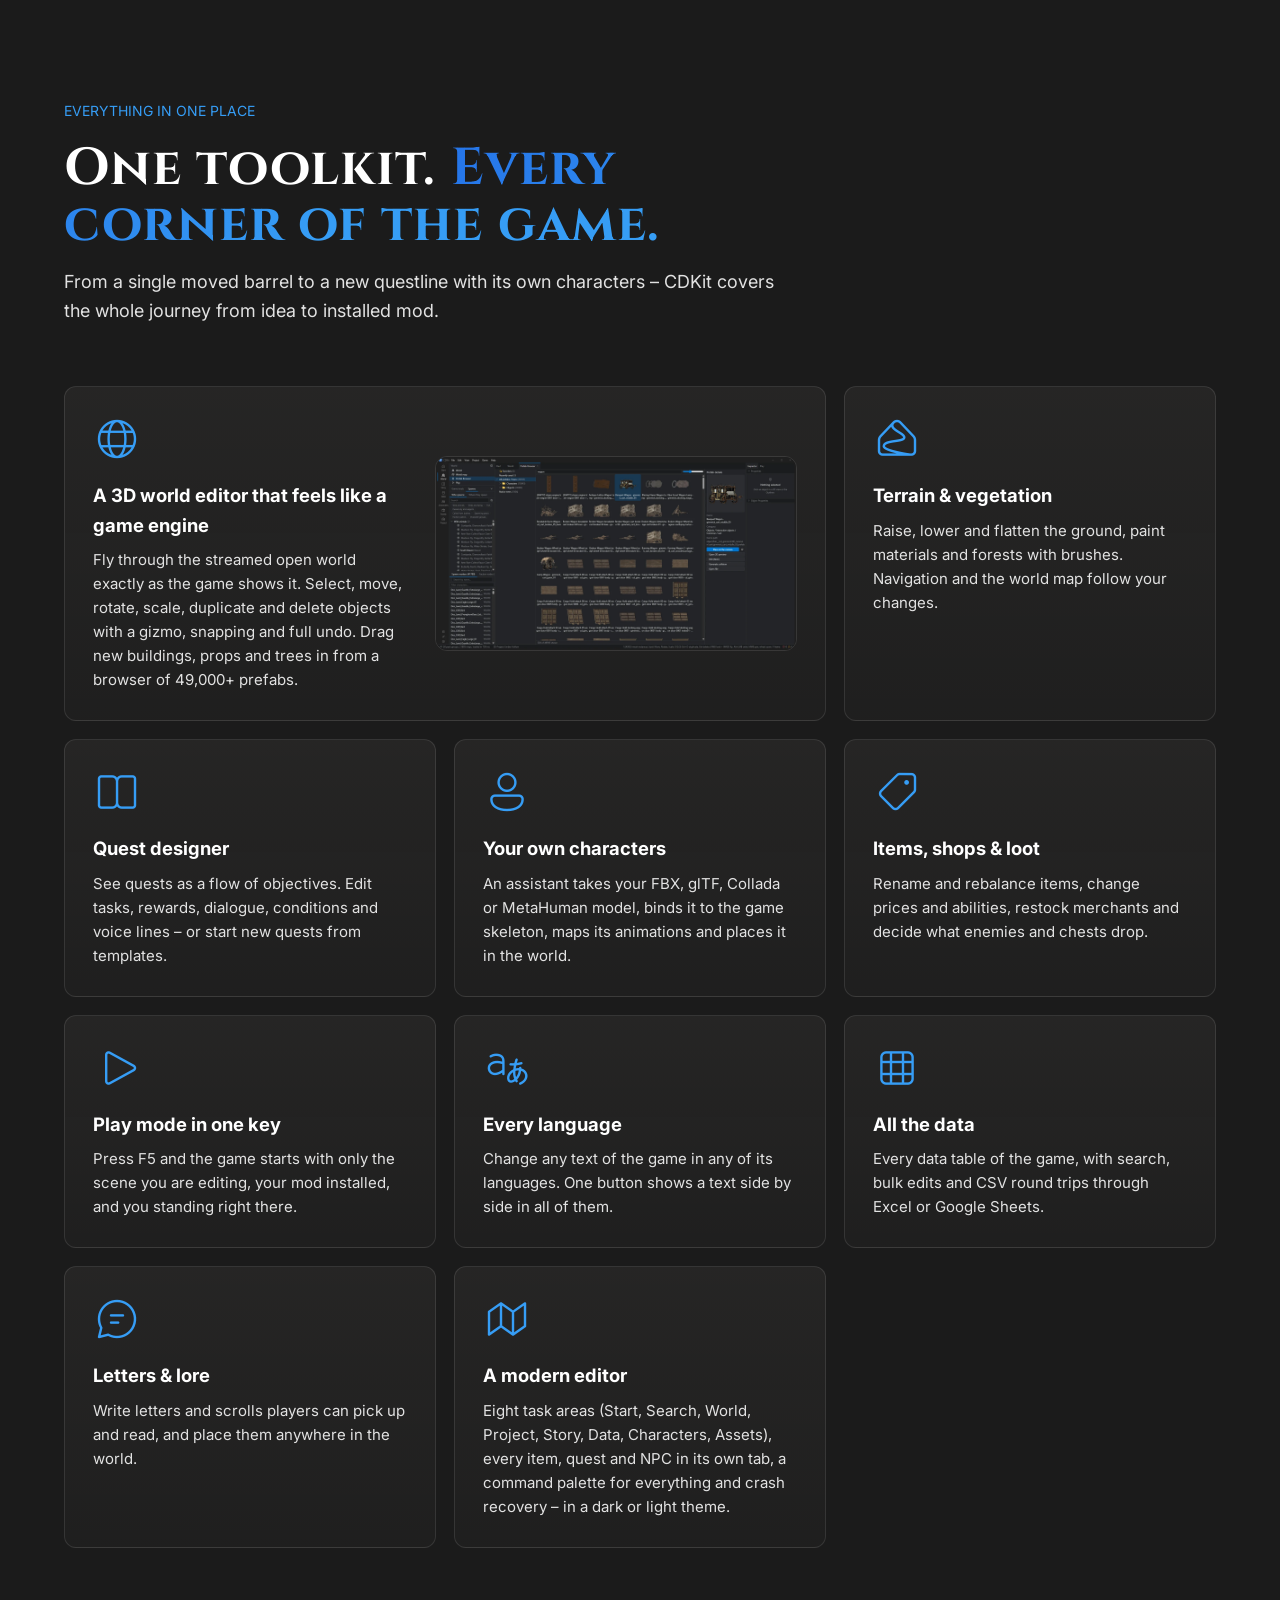
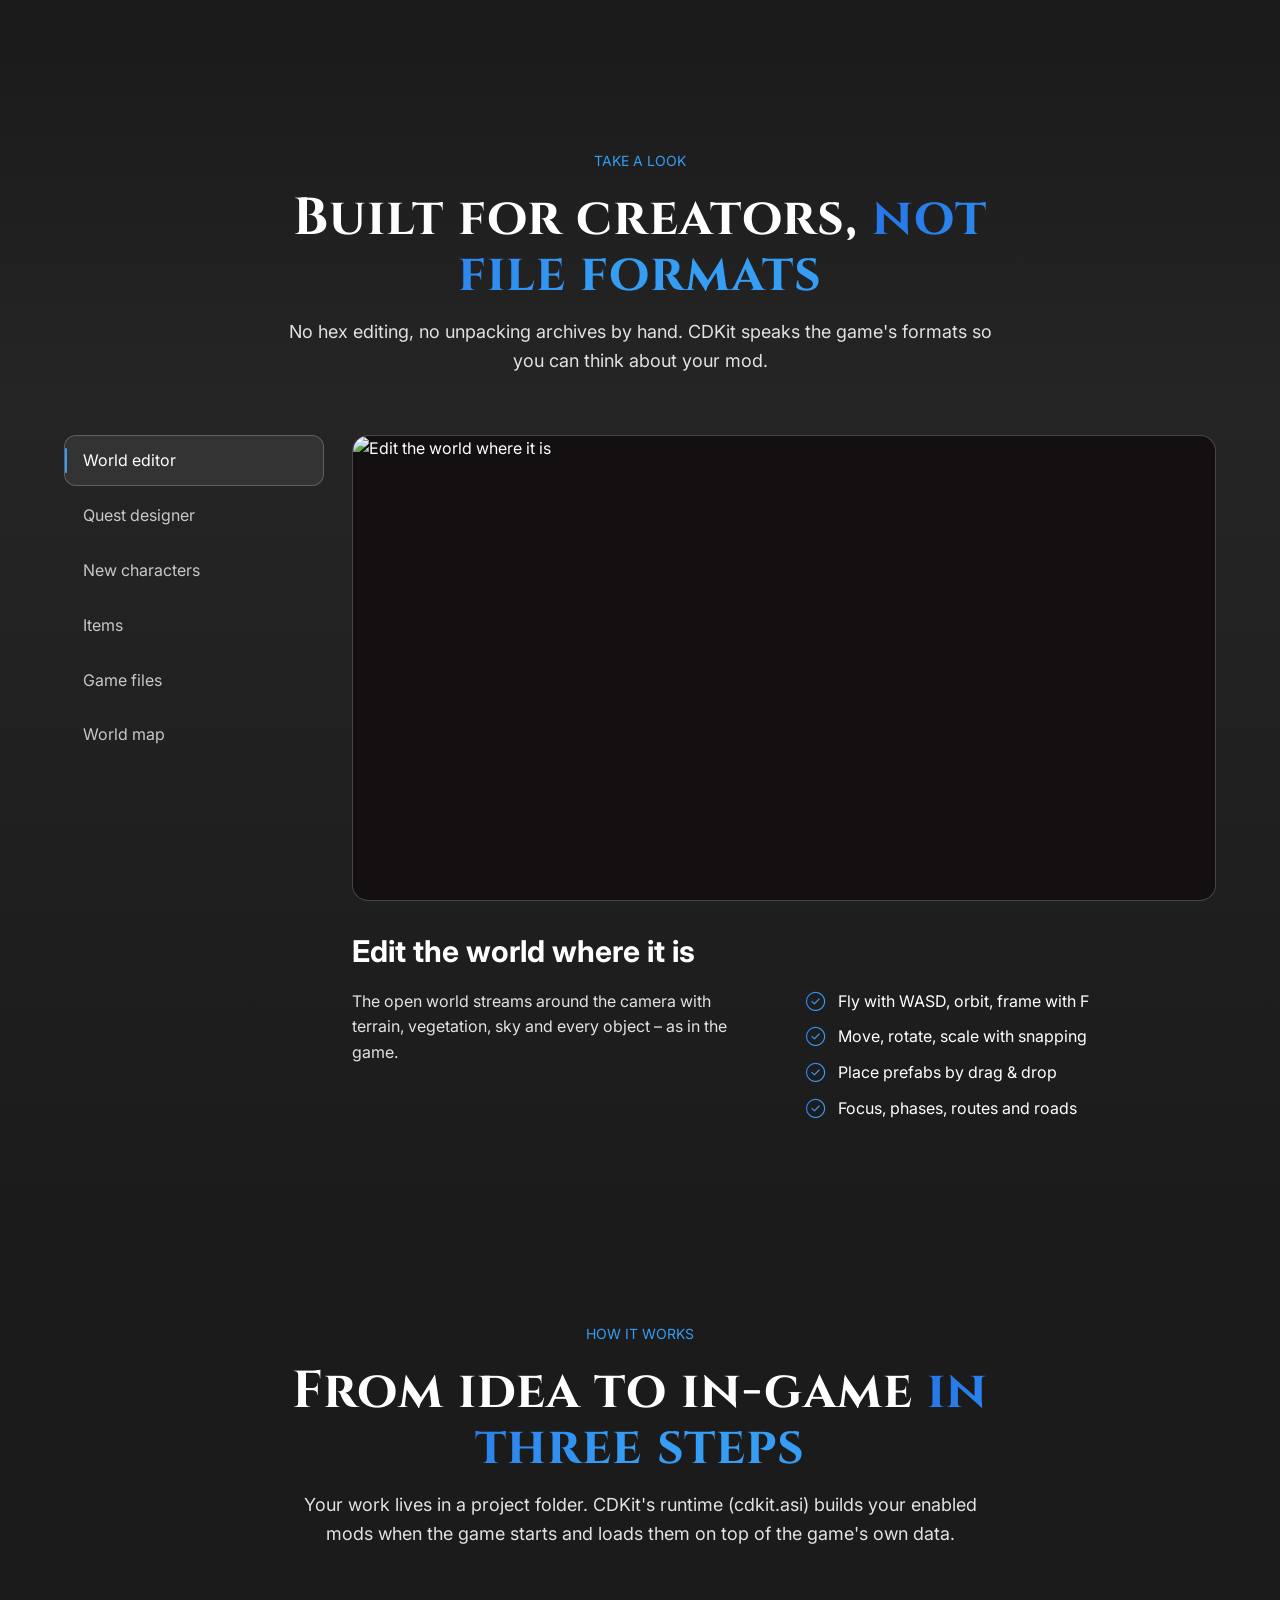
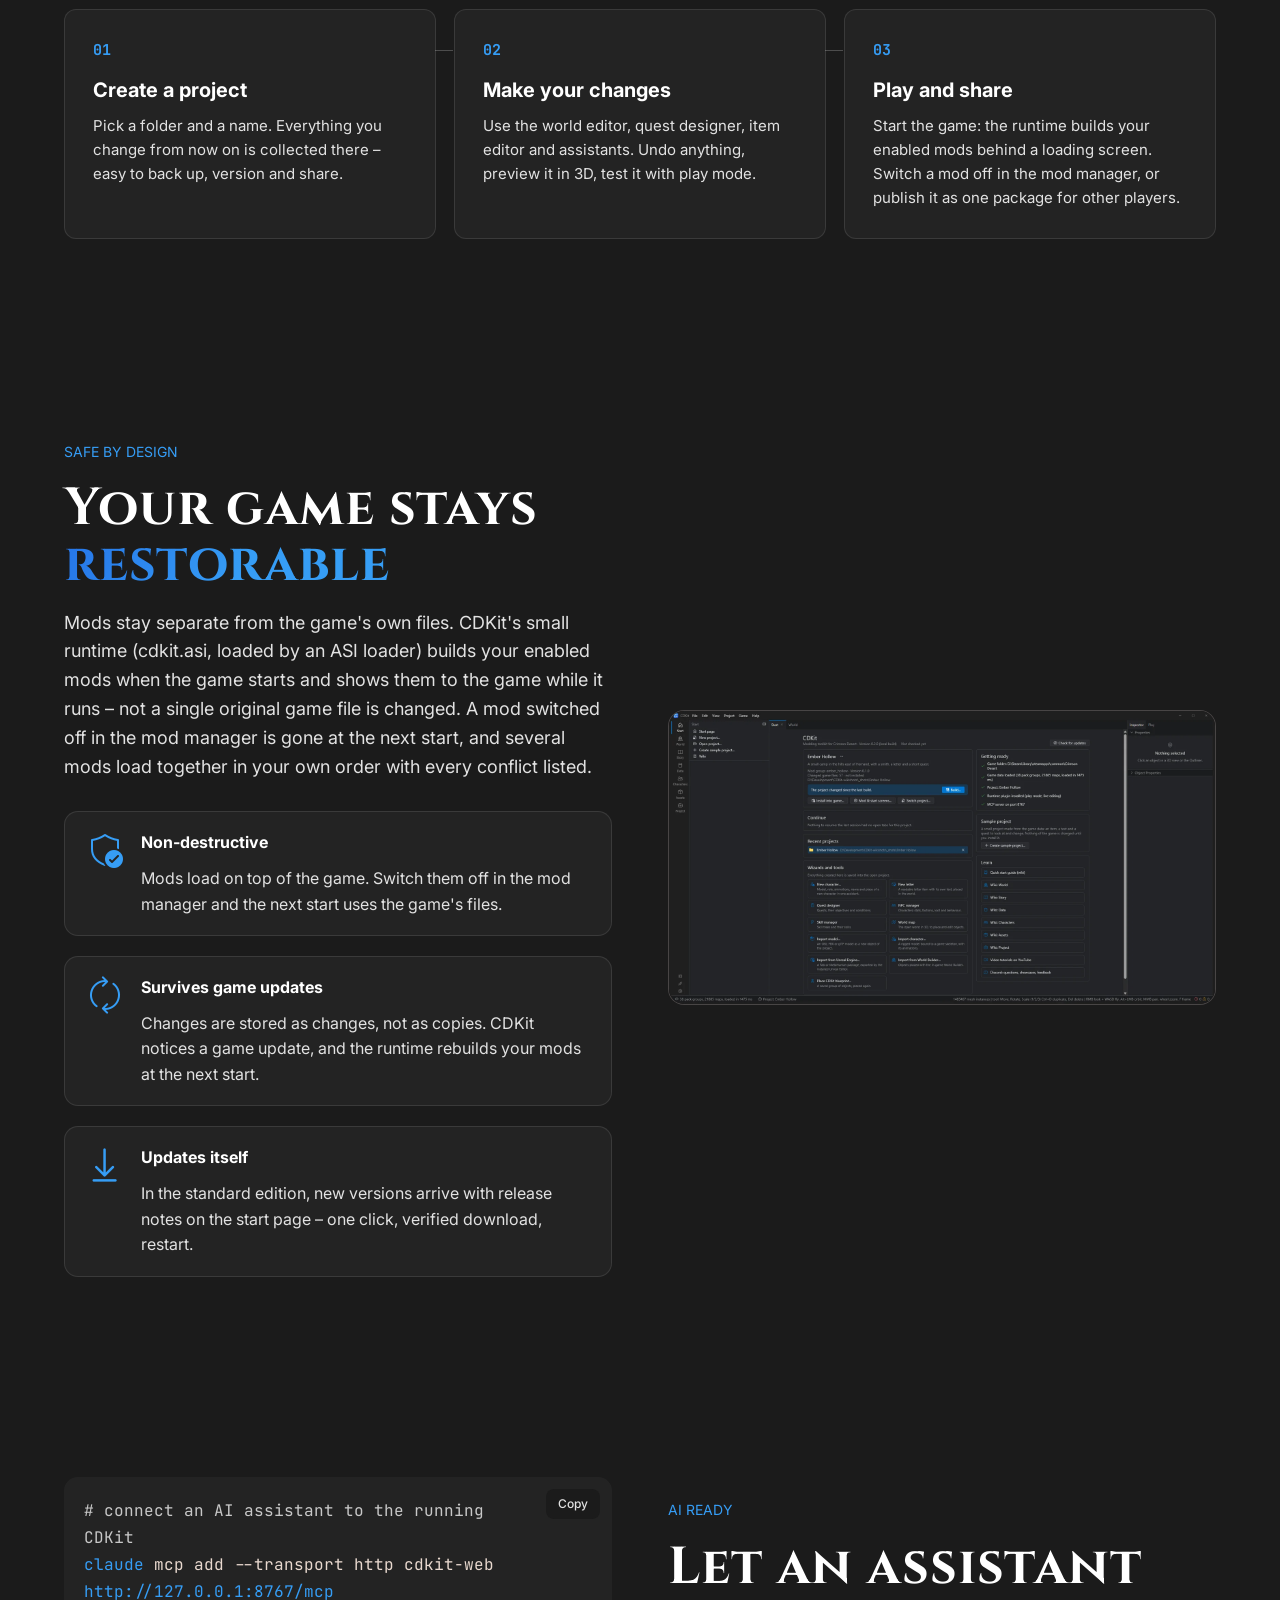
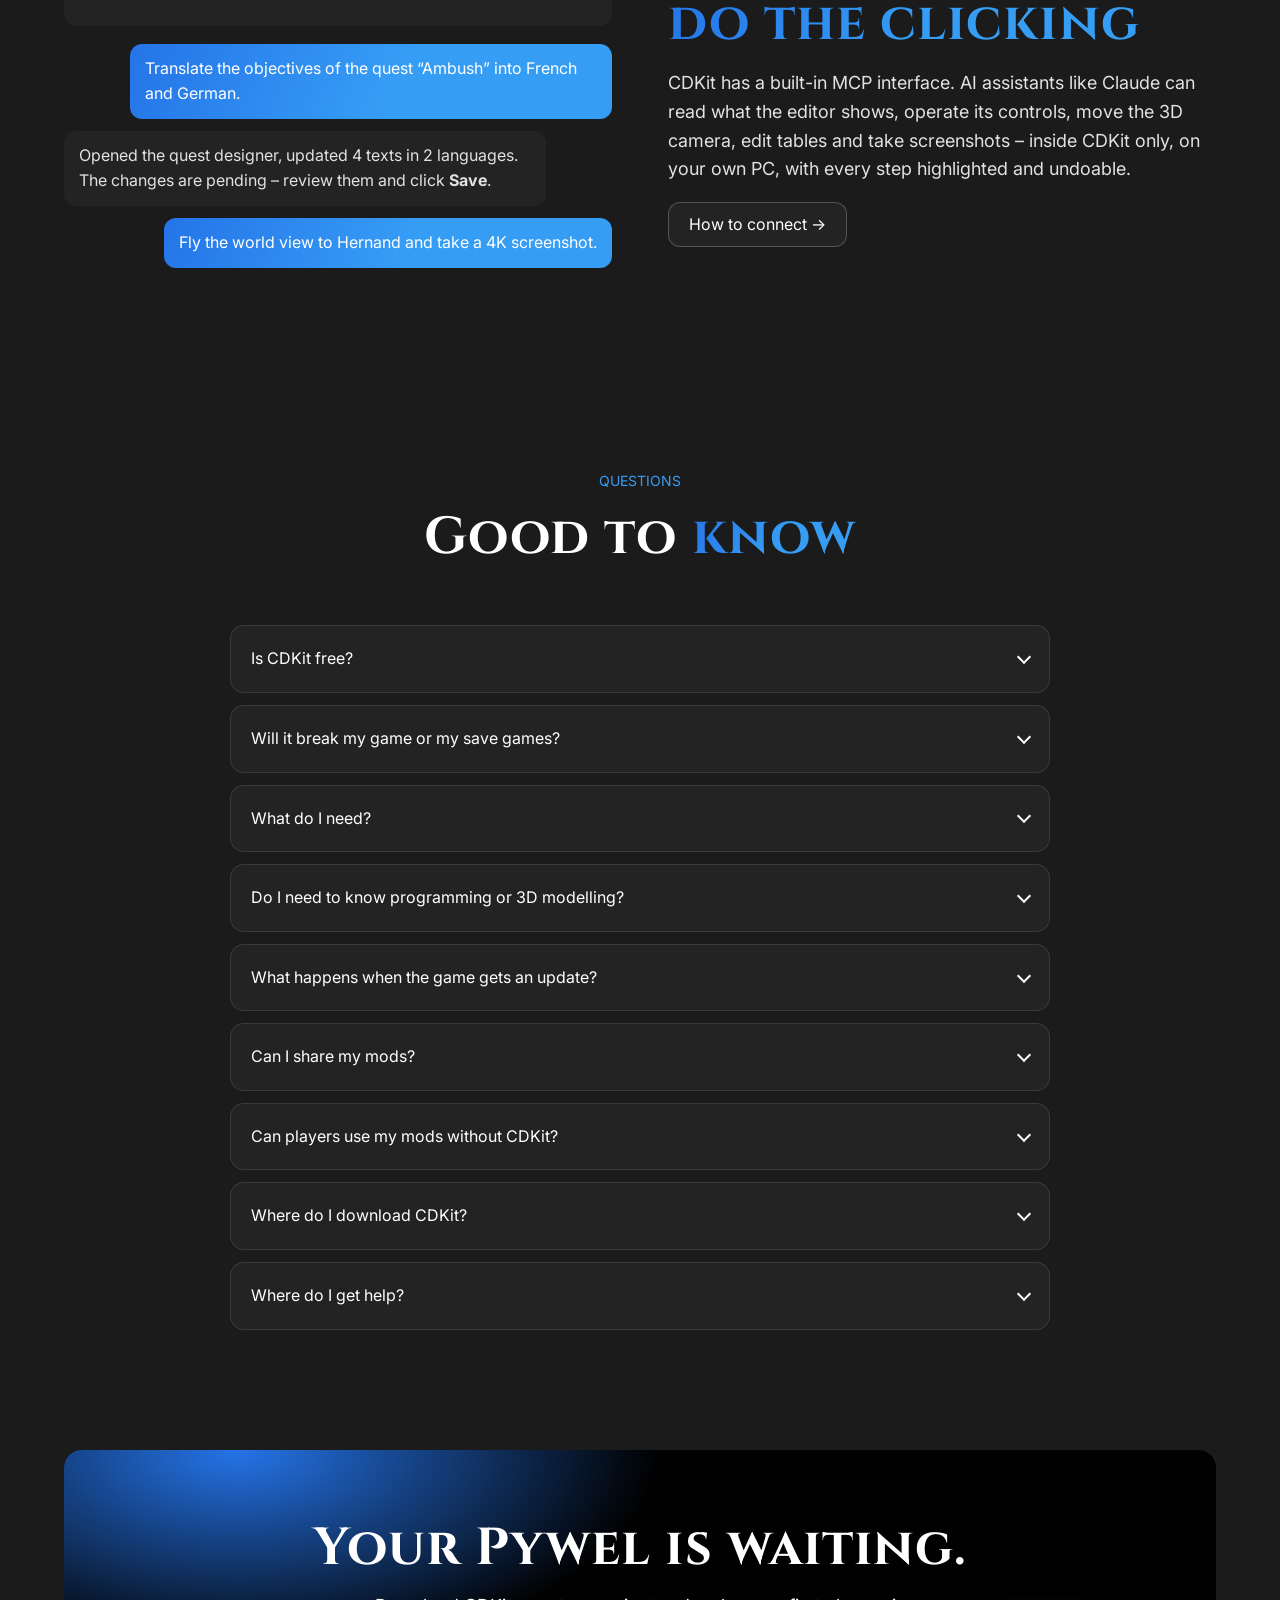
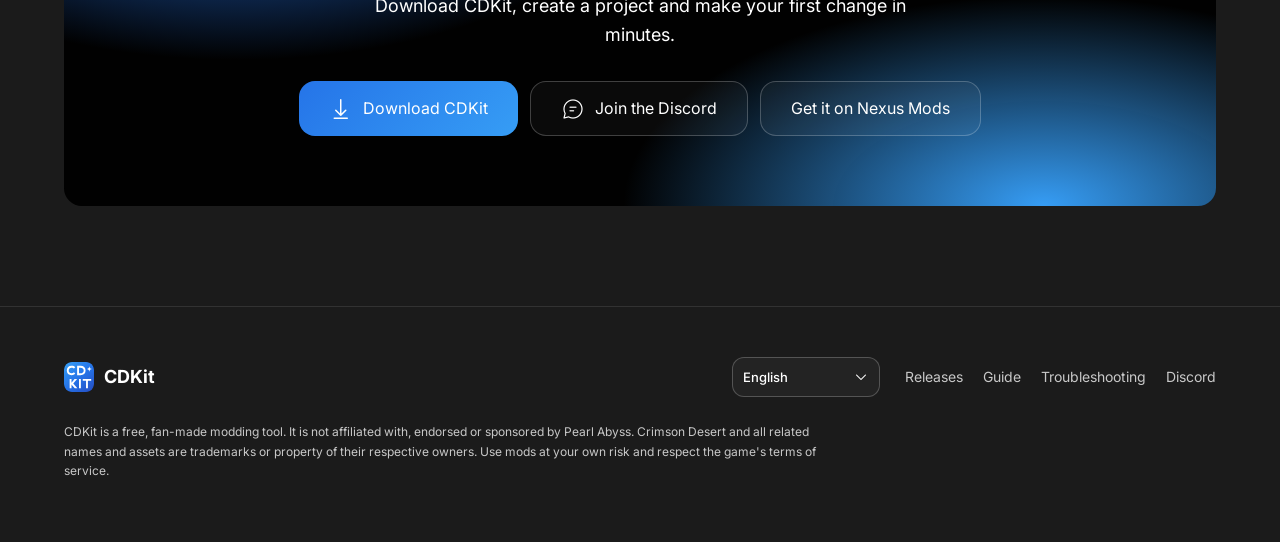
==== commit b58f7823: "CDKit.zip" ====
--- a/docs/index.html
+++ b/docs/index.html
@@ -164,7 +164,7 @@
           <h1 class="serif">Reshape the <span class="grad-text">world of Pywel</span></h1>
           <p class="lead">Edit the open world in 3D, sculpt terrain, write quests, bring in your own characters – then switch your mod on and play: CDKit's runtime brings it into the game at the next start, and the game's own files stay unchanged.</p>
           <div class="hero-ctas">
-            <a class="btn btn-lg btn-primary" id="downloadBtn" href="https://github.com/Moon-yungg/CDKit-Releases/releases/latest">
+            <a class="btn btn-lg btn-primary" id="downloadBtn" href="https://github.com/Moon-yungg/CDKit-Releases/releases/latest/download/CDKit.zip">
               <span class="fluent-icon" aria-hidden="true">&#xF151;</span>
               Download for Windows
             </a>
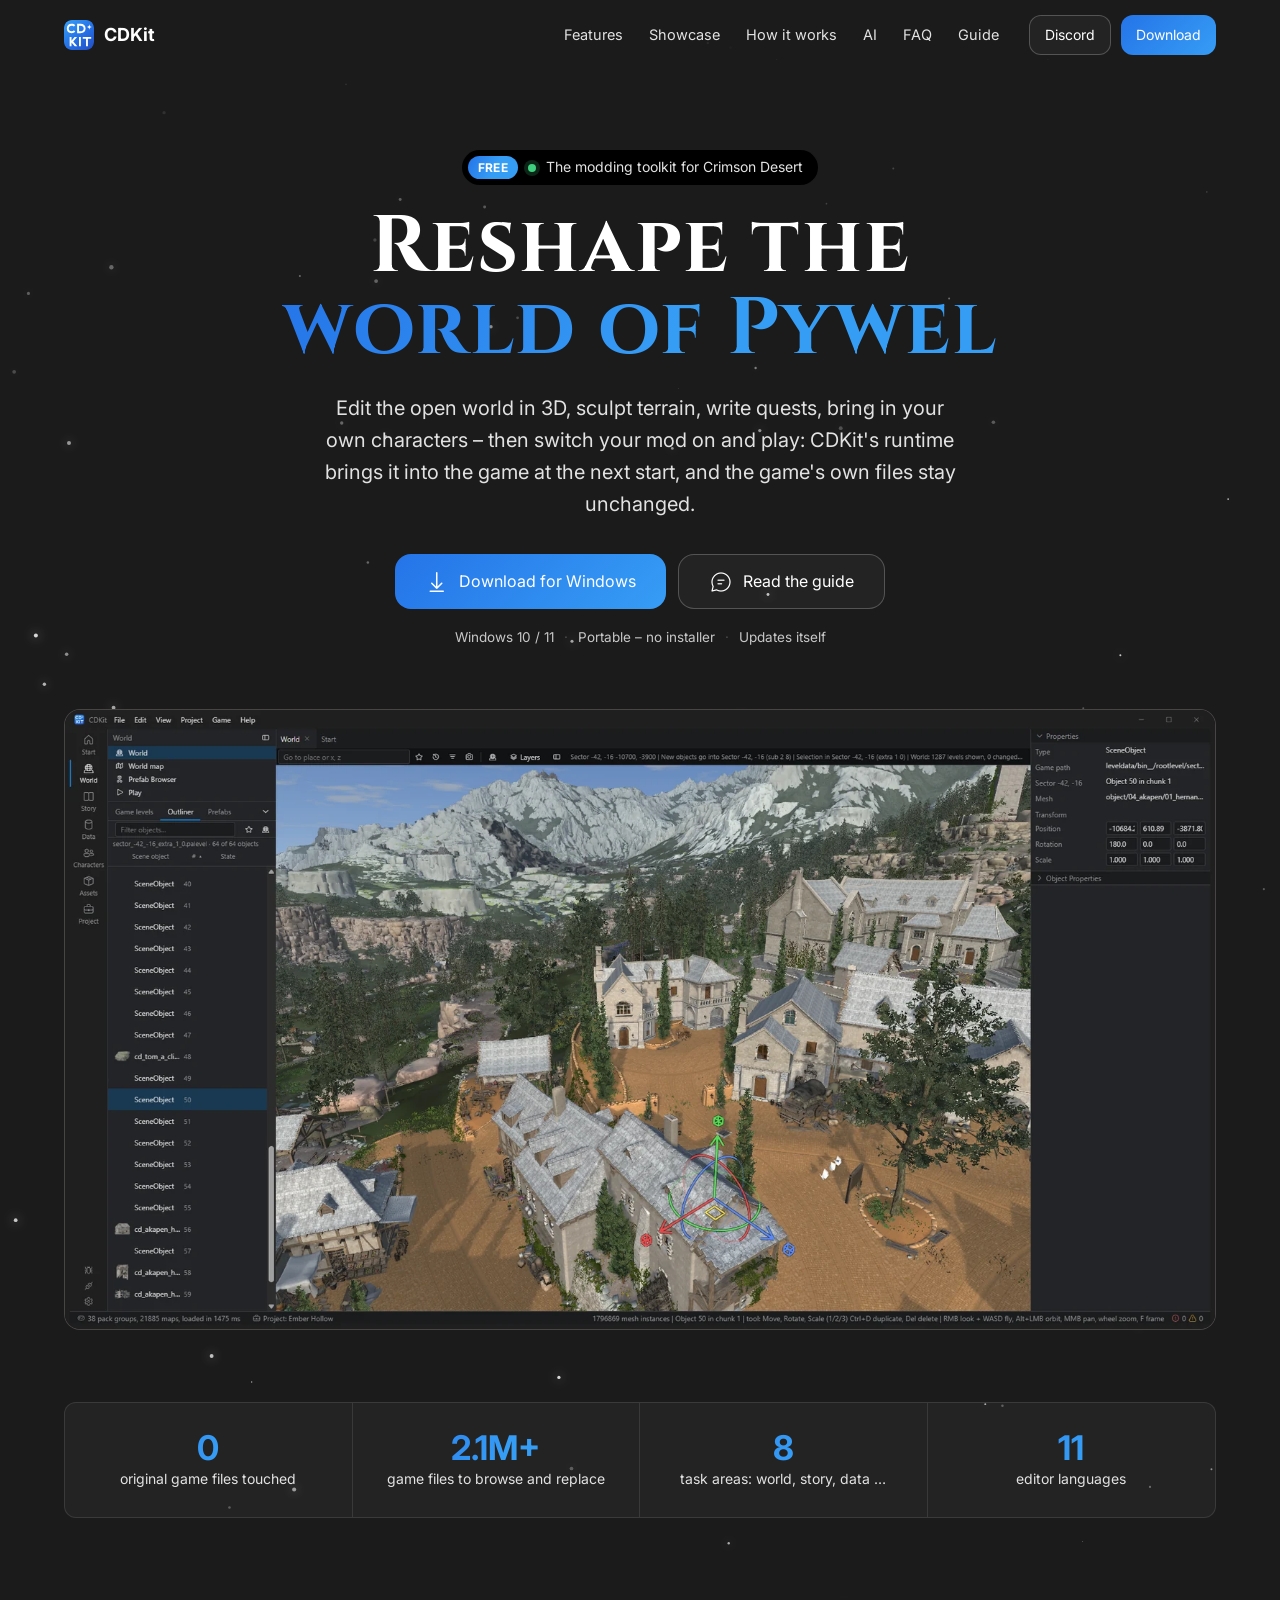
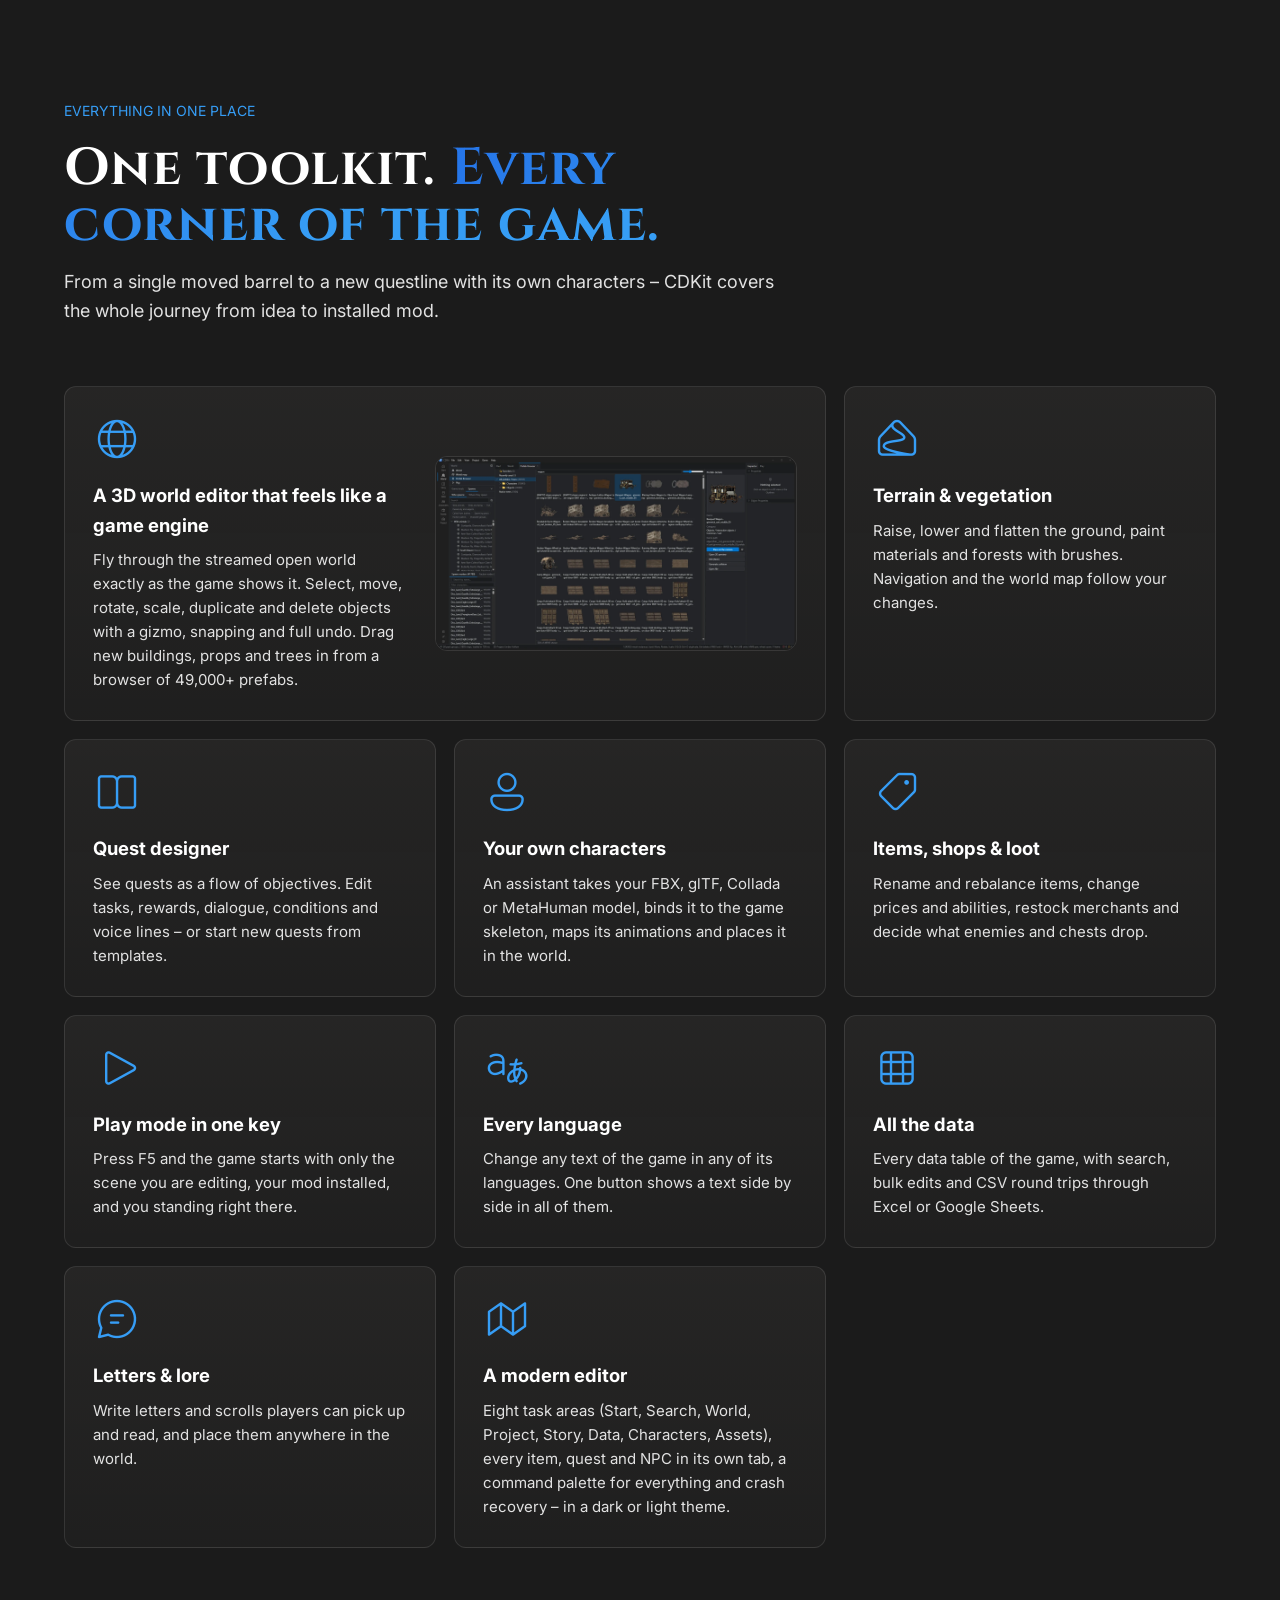
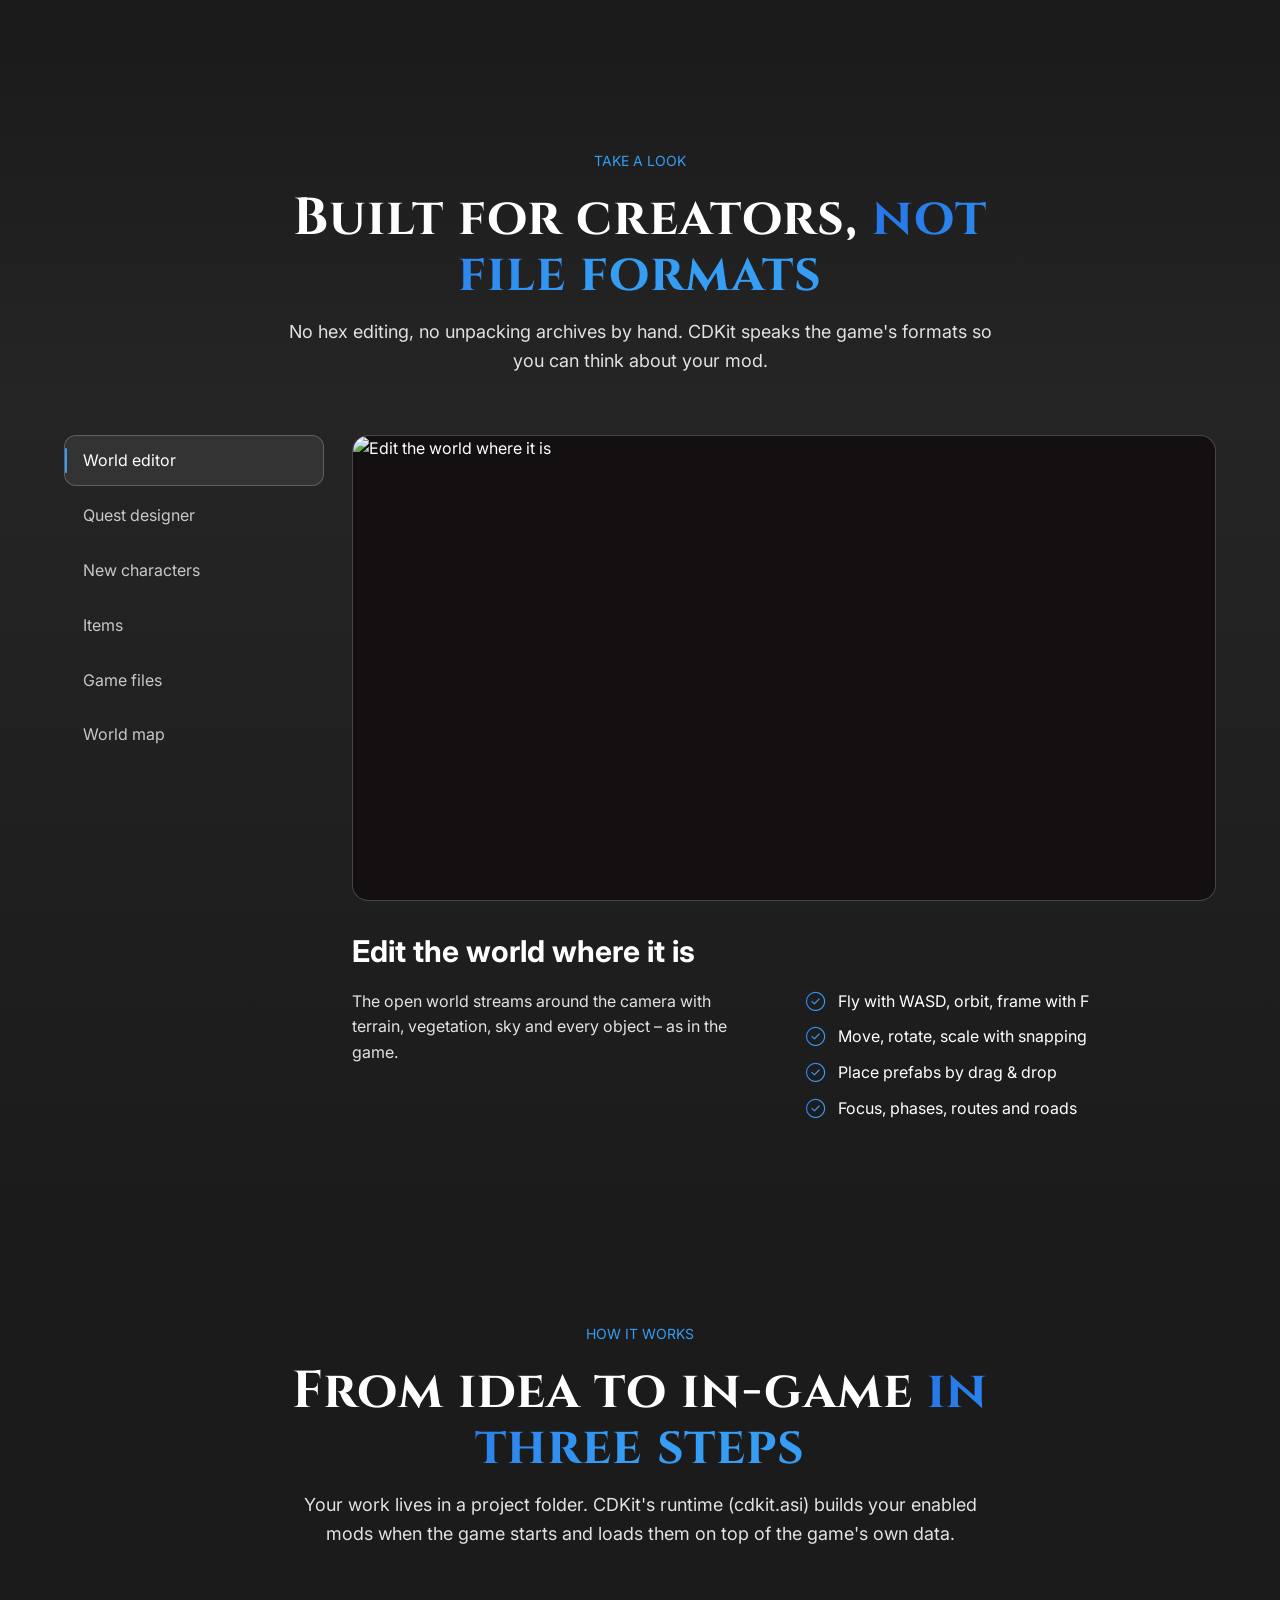
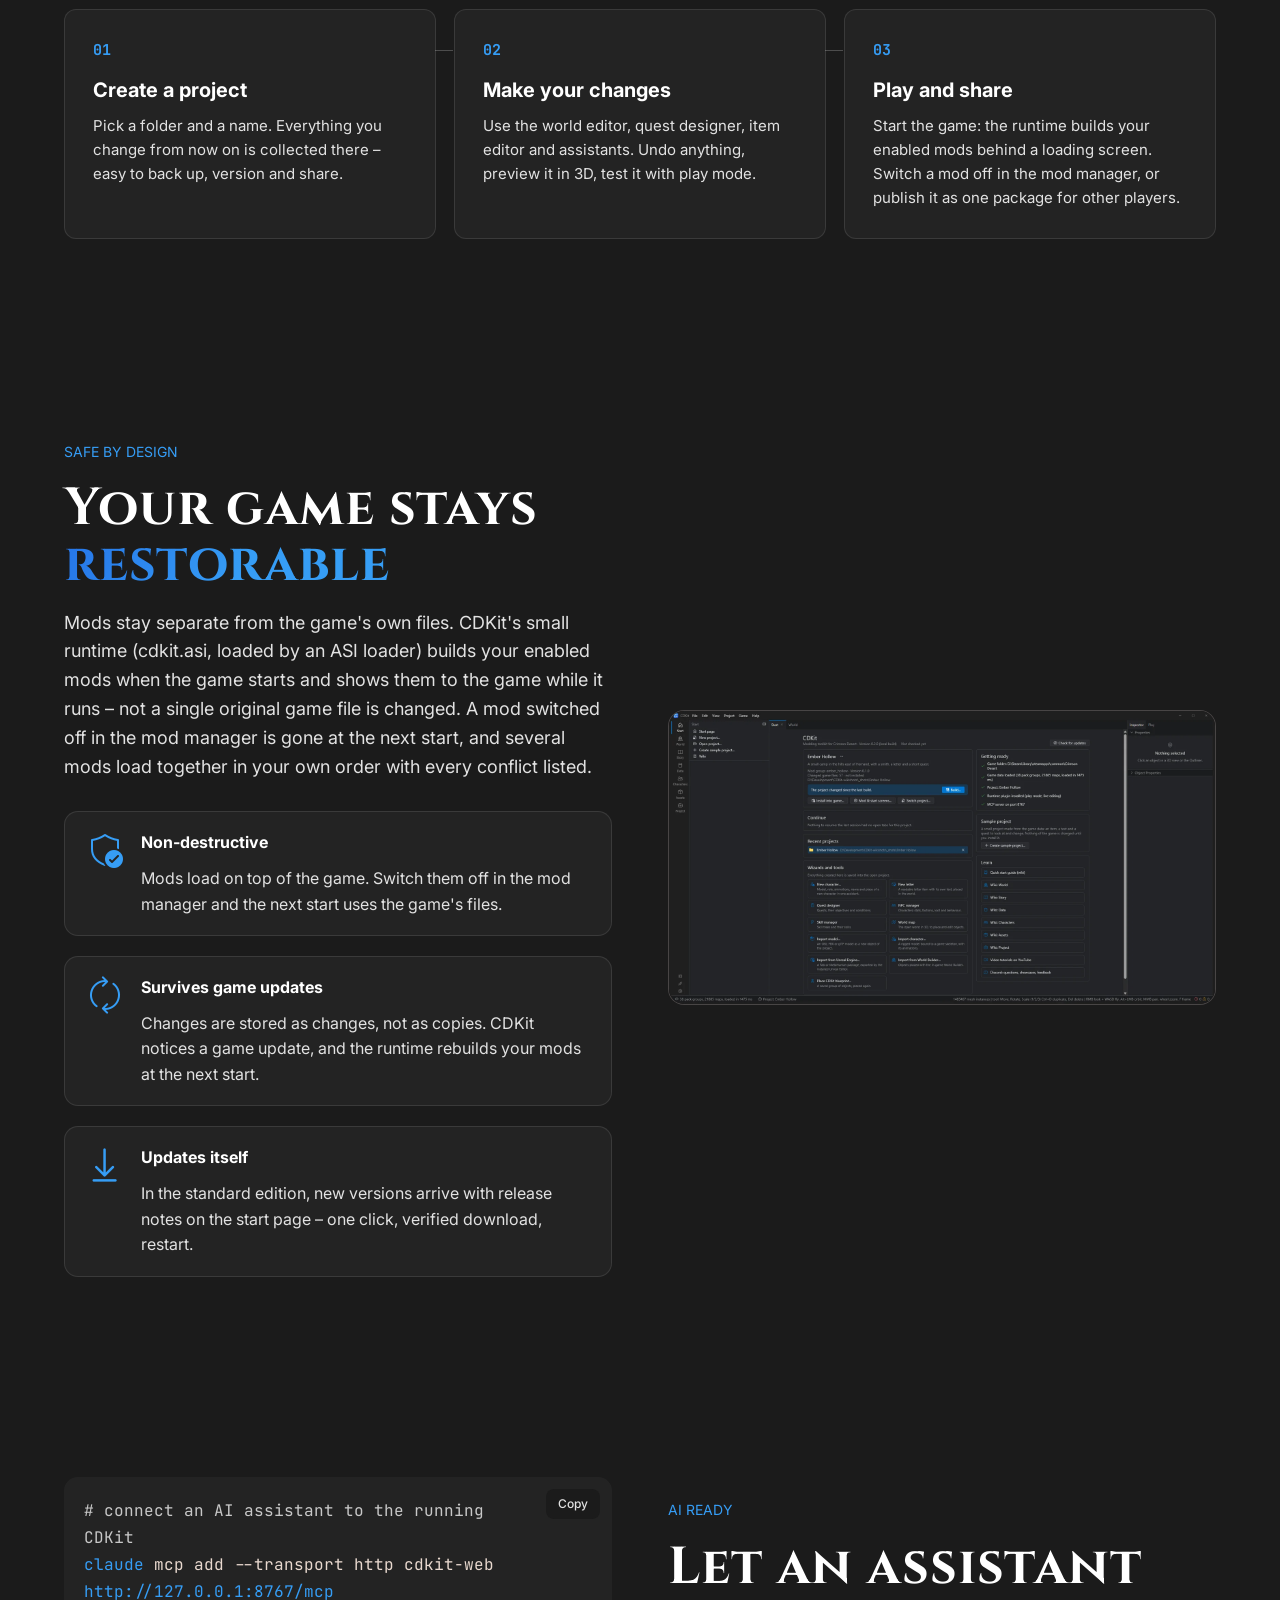
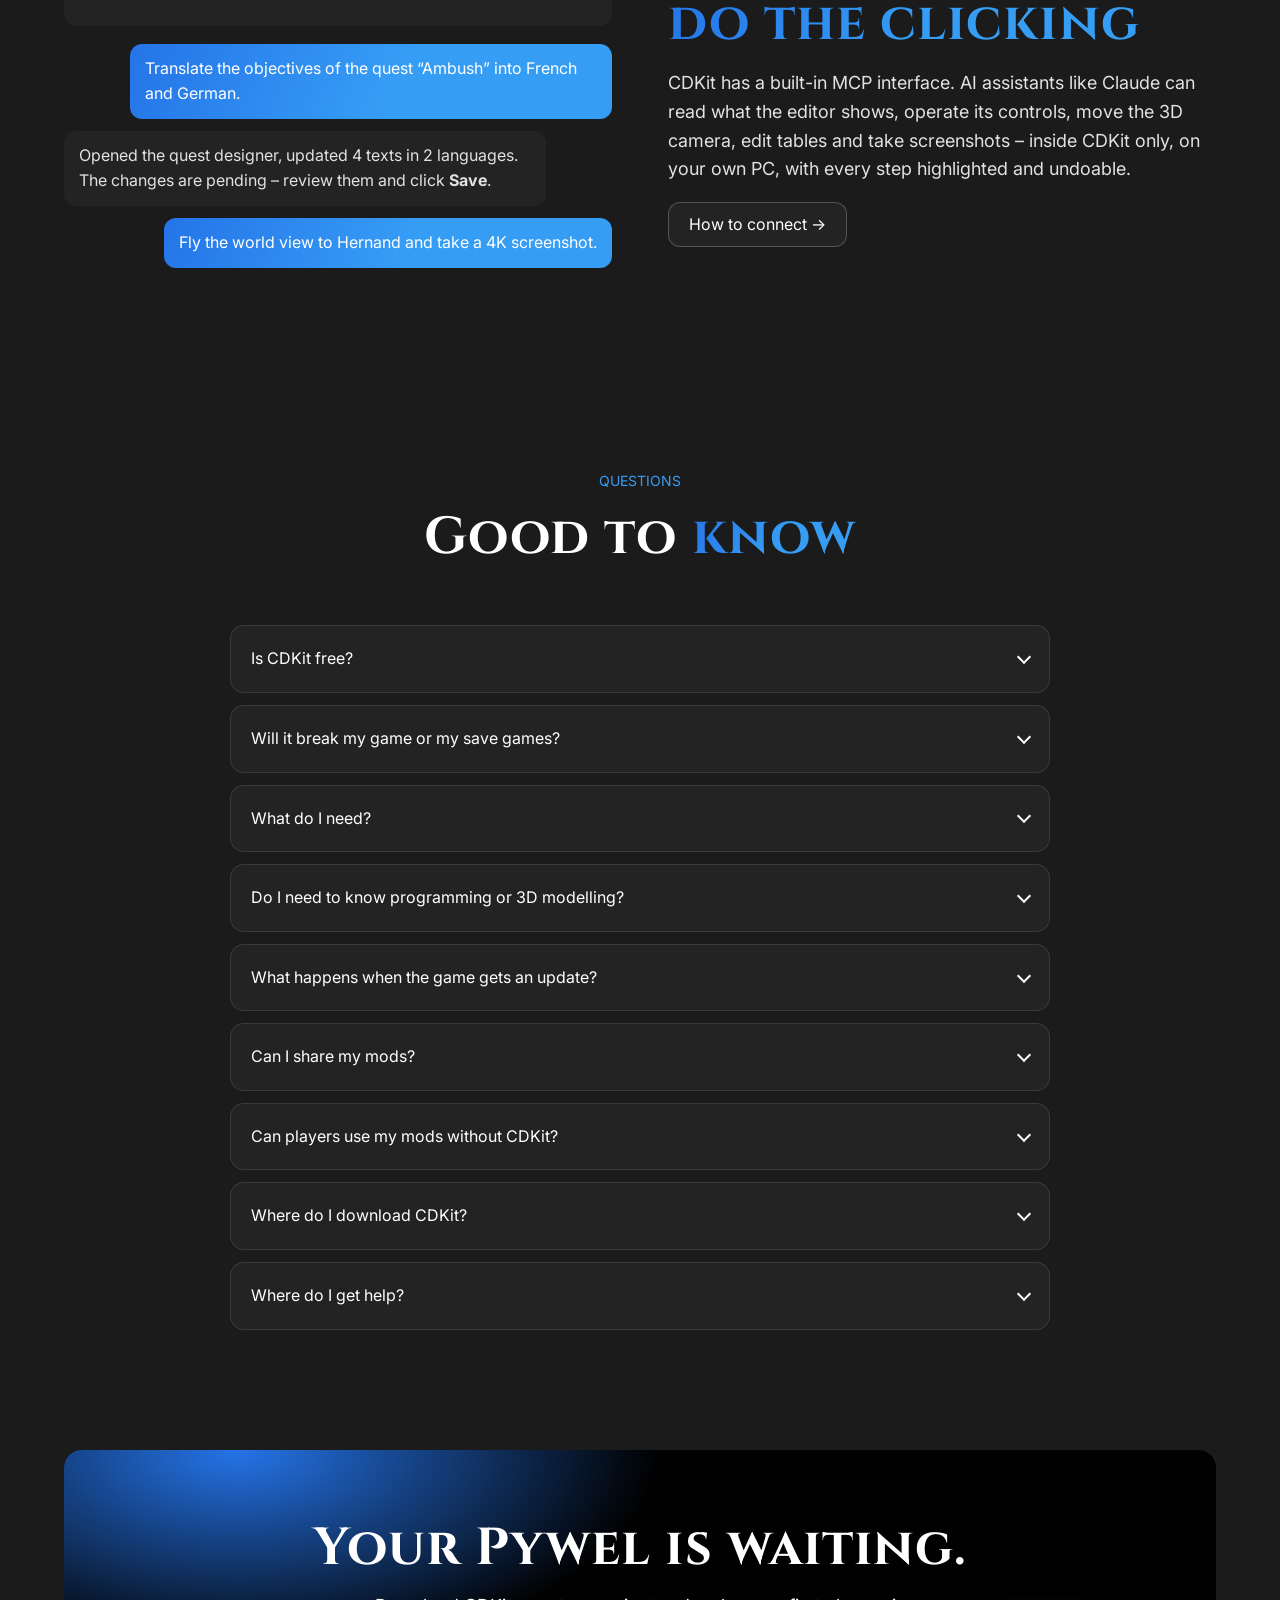
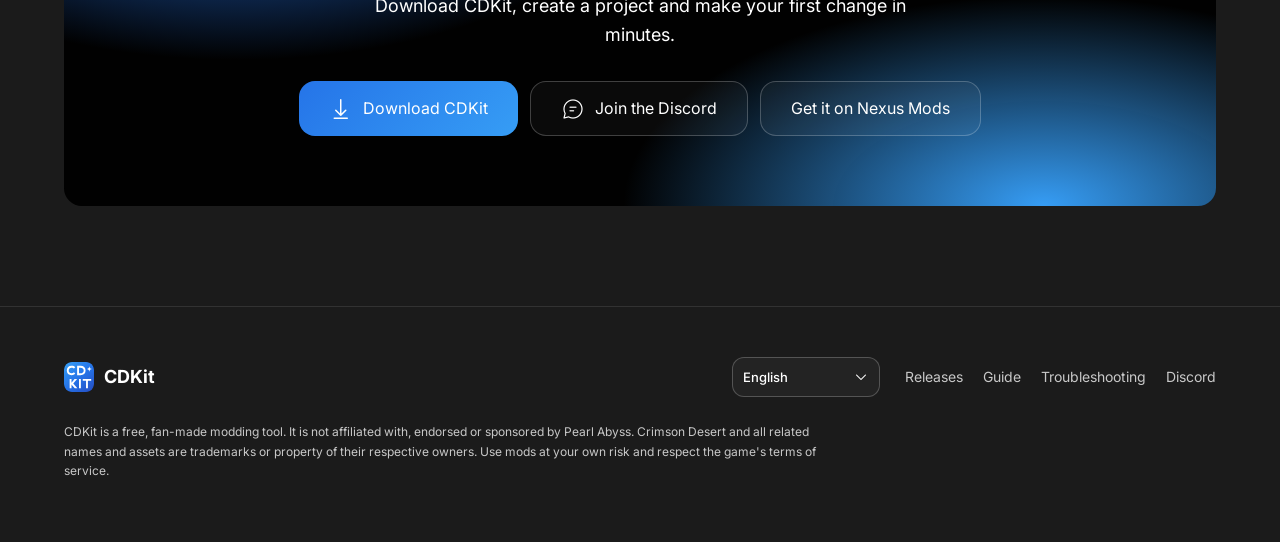
==== commit de6011db: "Nexus Mods" ====
--- a/docs/index.html
+++ b/docs/index.html
@@ -431,8 +431,7 @@
               <span class="fluent-icon" aria-hidden="true">&#xF286;</span>
               Join the Discord
             </a>
-            <!-- Nexus edition: placeholder link to the game's Nexus Mods page until the CDKit mod page exists -->
-            <a class="btn btn-lg" href="https://www.nexusmods.com/crimsondesert" target="_blank" rel="noopener">Get it on Nexus Mods</a>
+            <a class="btn btn-lg" href="https://www.nexusmods.com/crimsondesert/mods/3789" target="_blank" rel="noopener">Get it on Nexus Mods</a>
           </div>
         </div>
       </div>
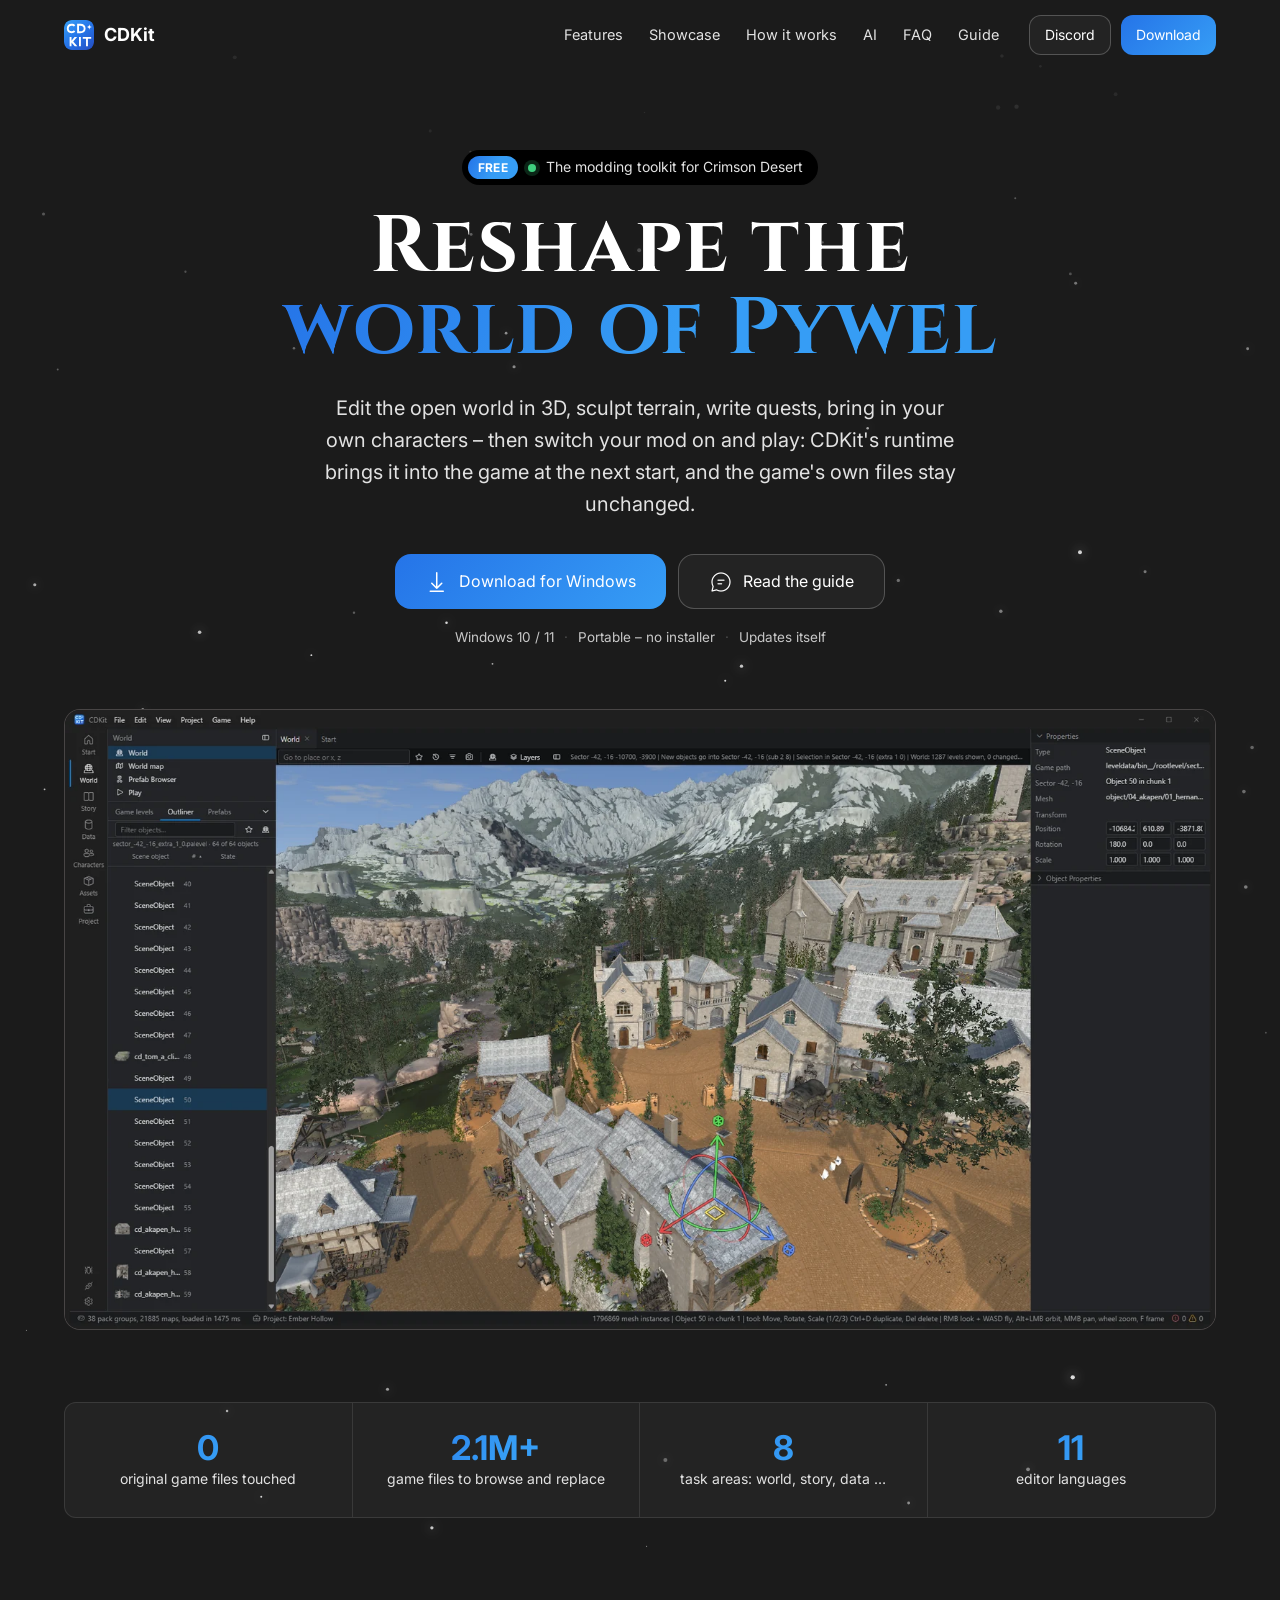
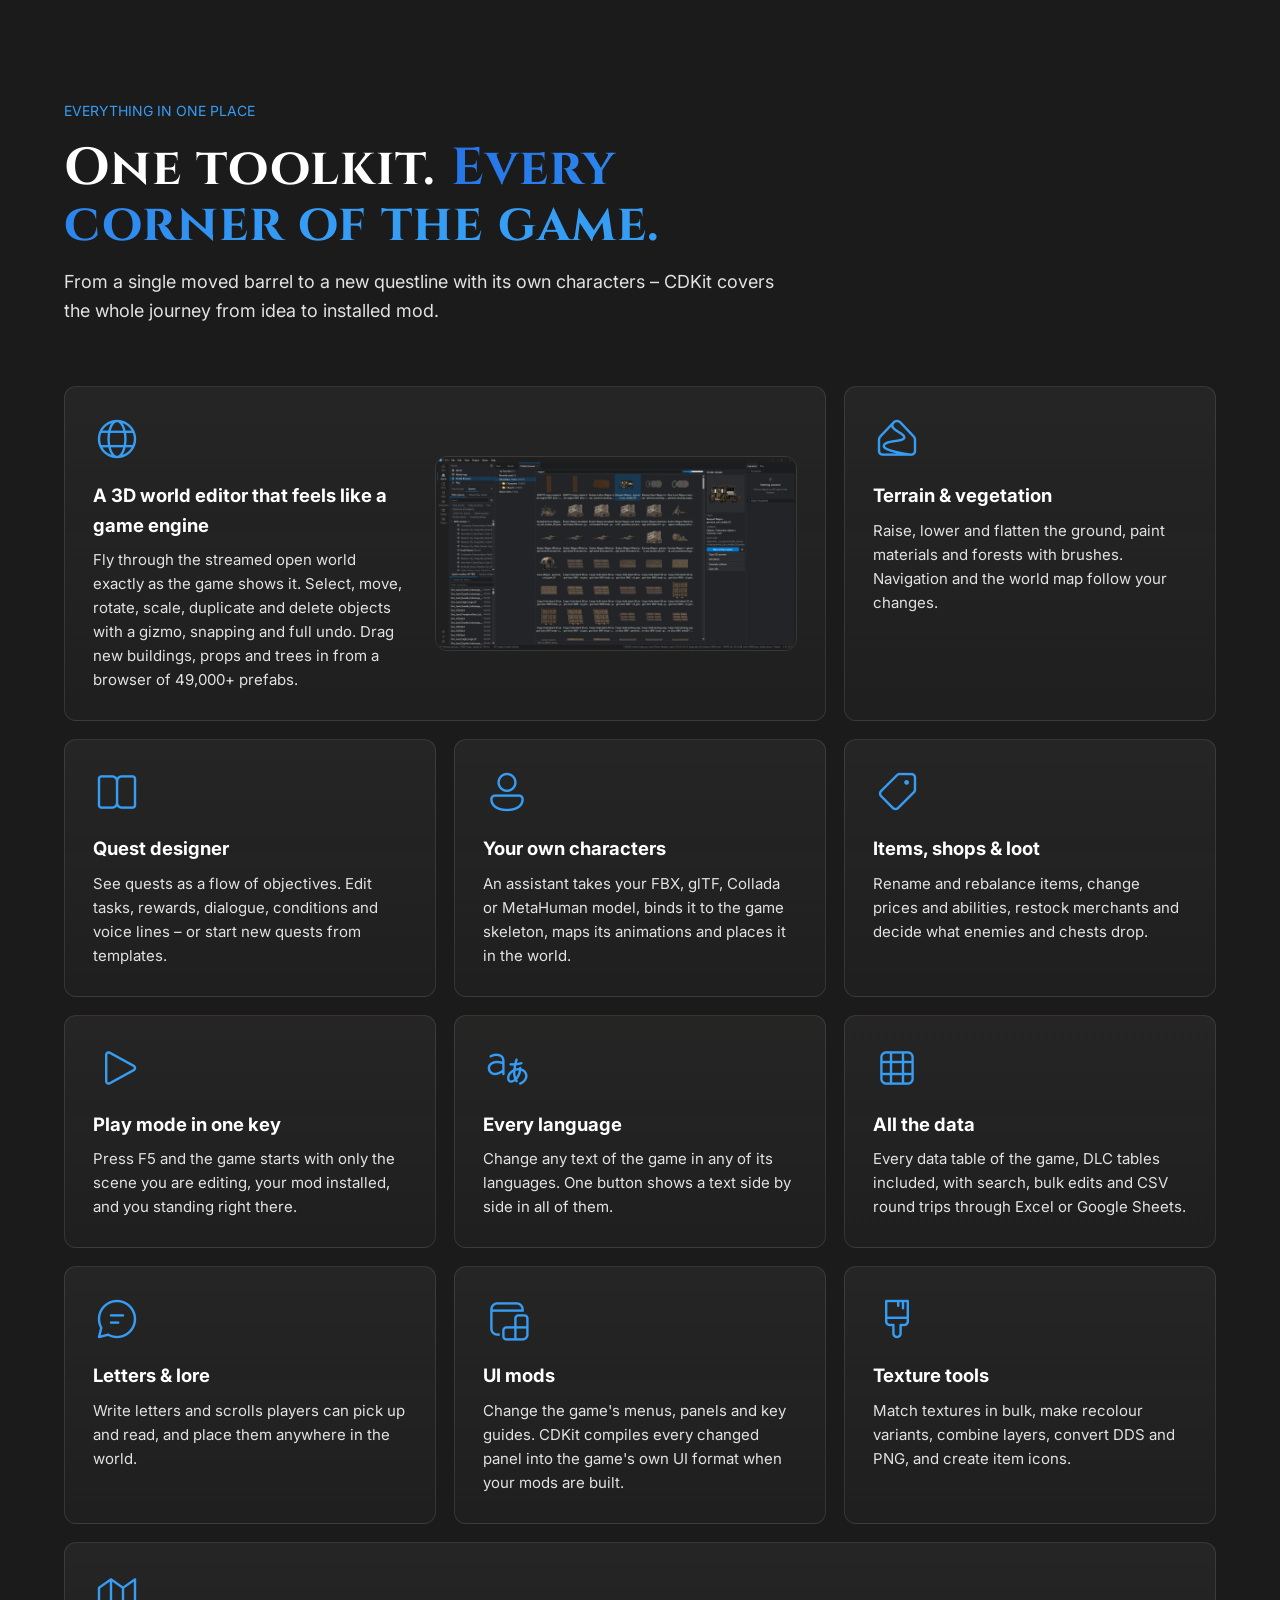
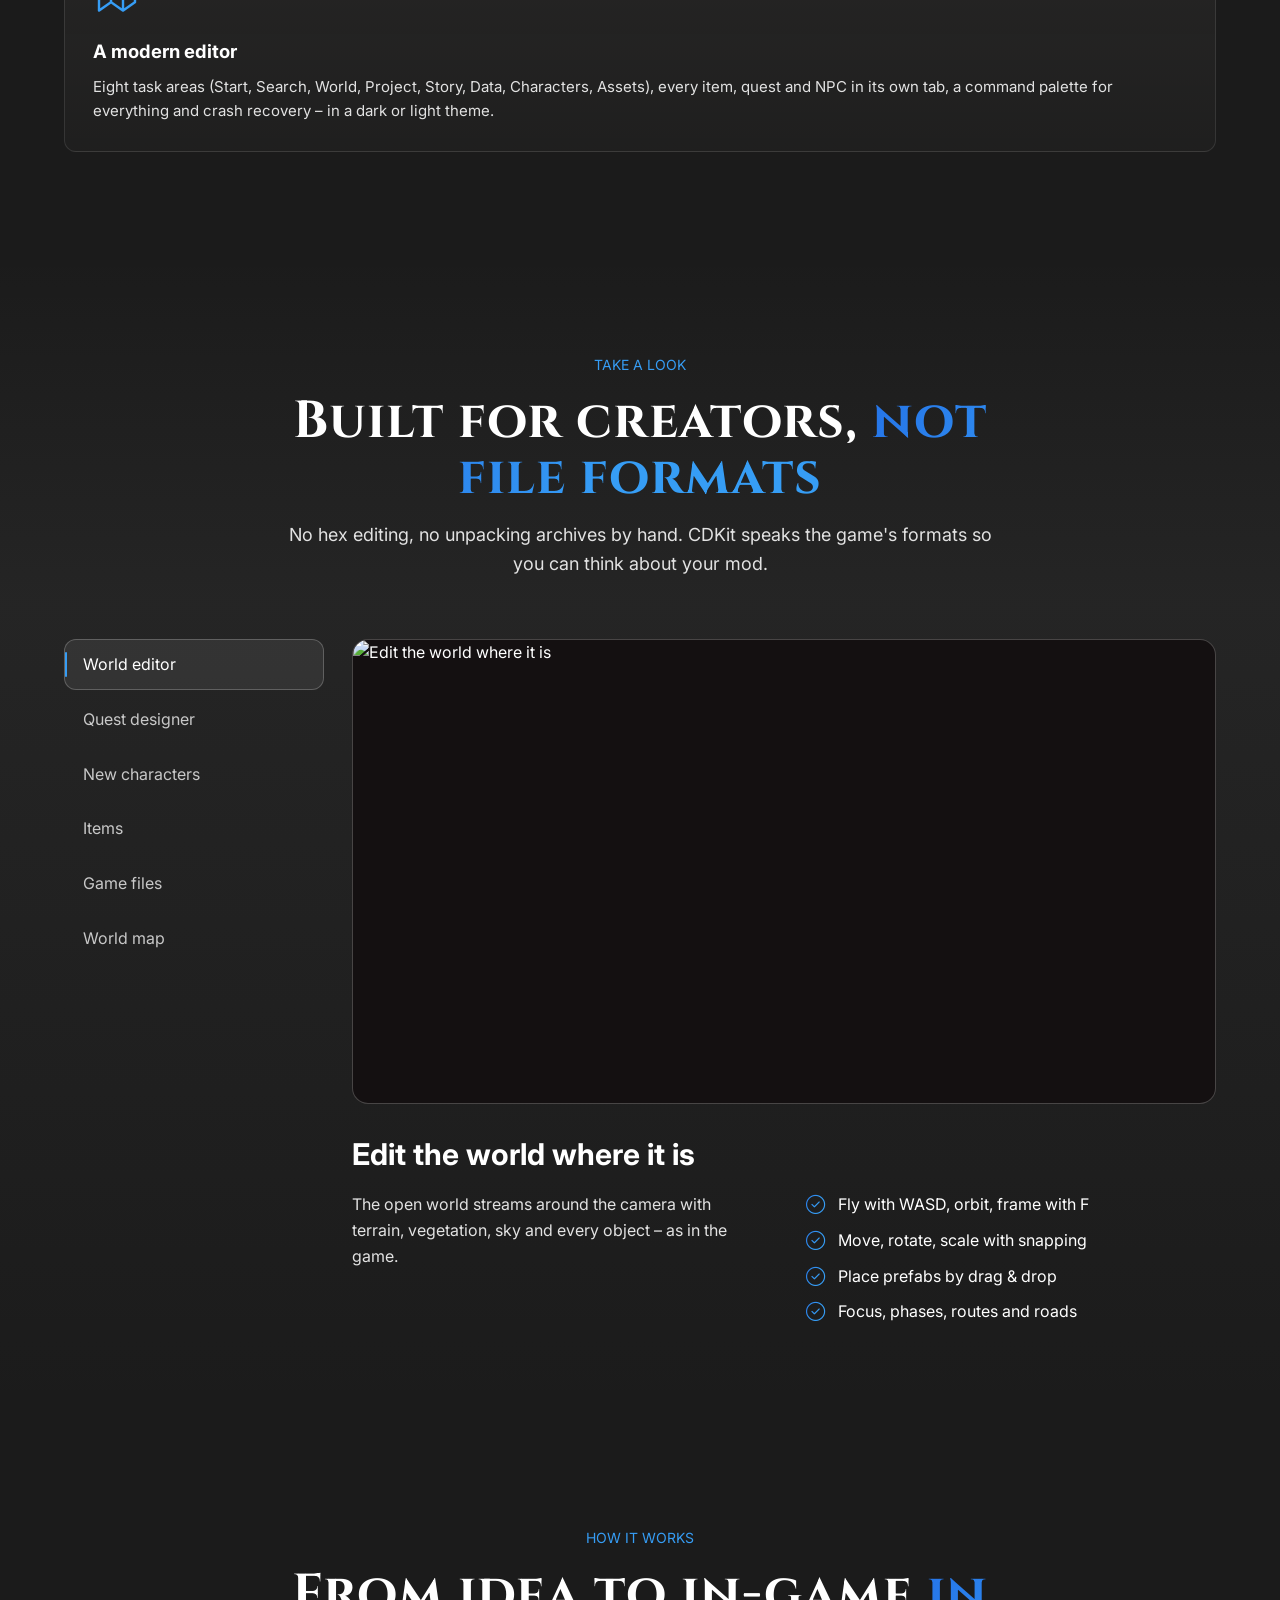
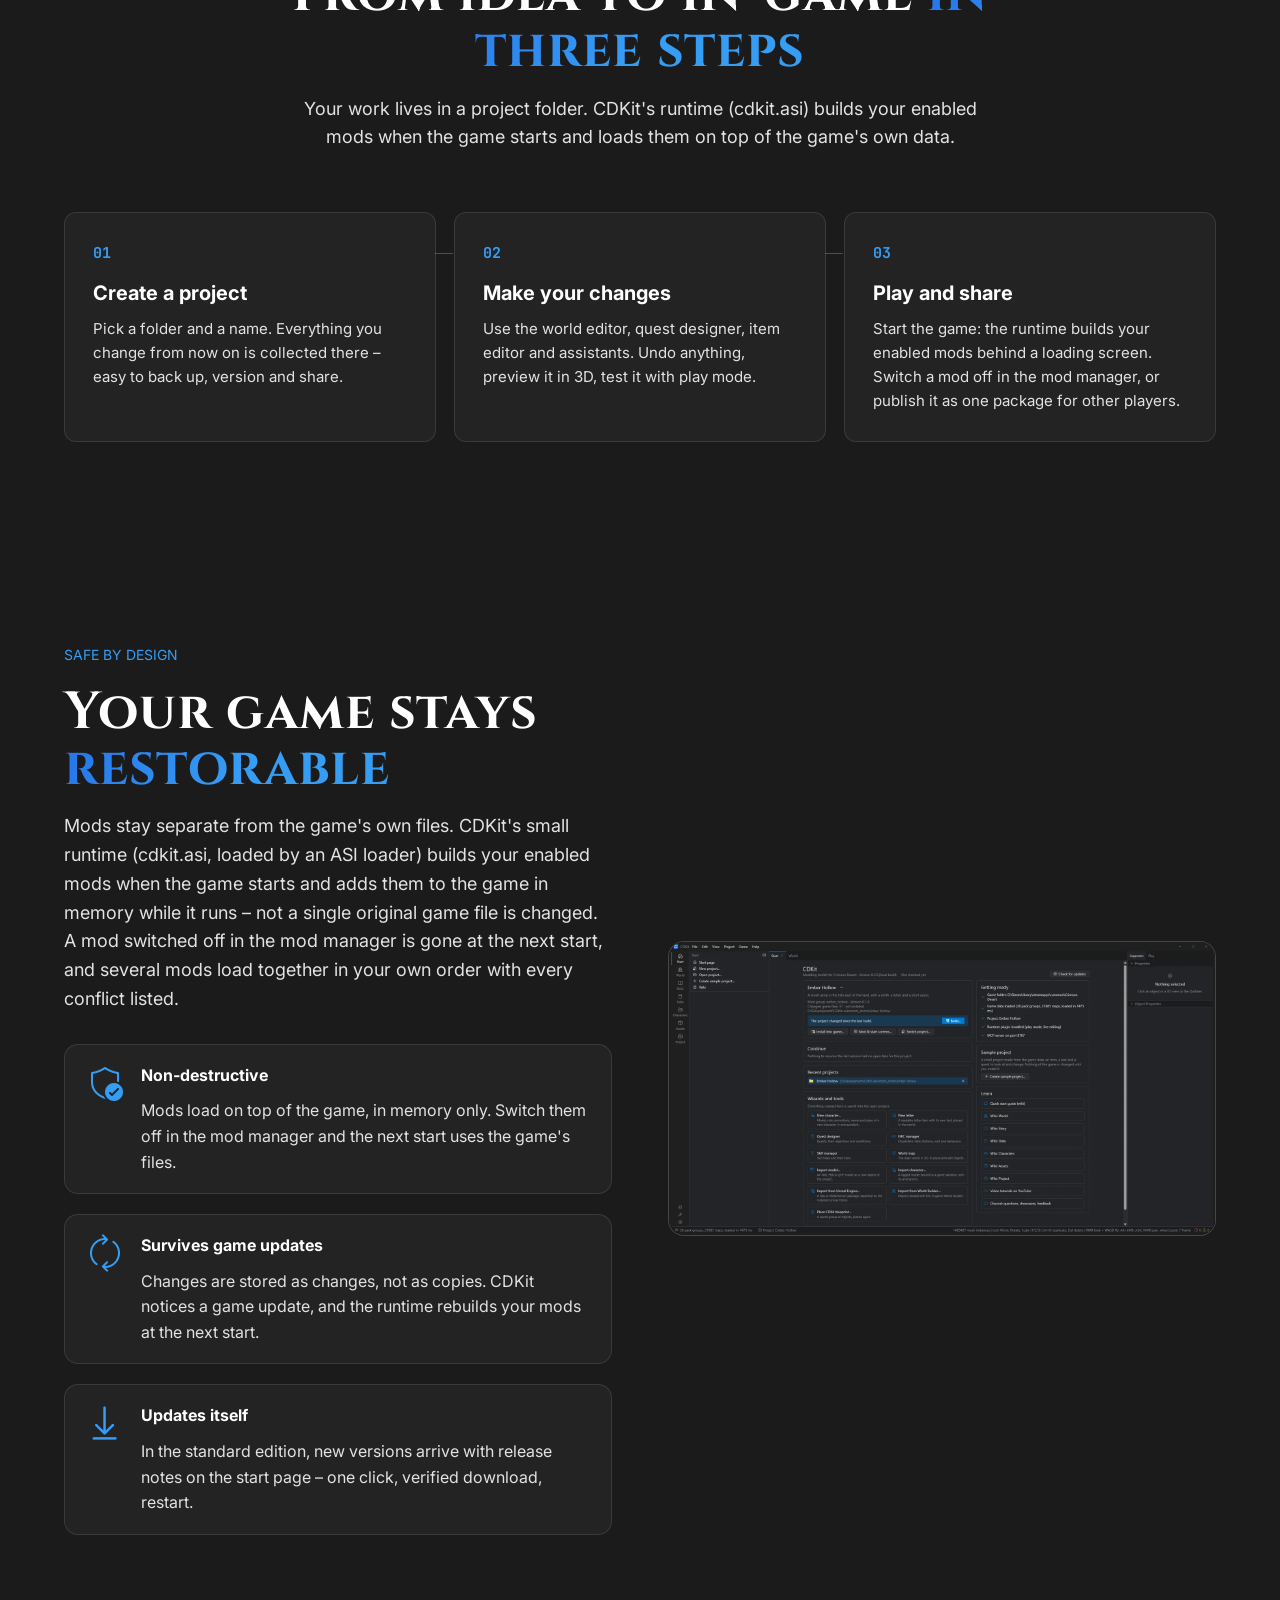
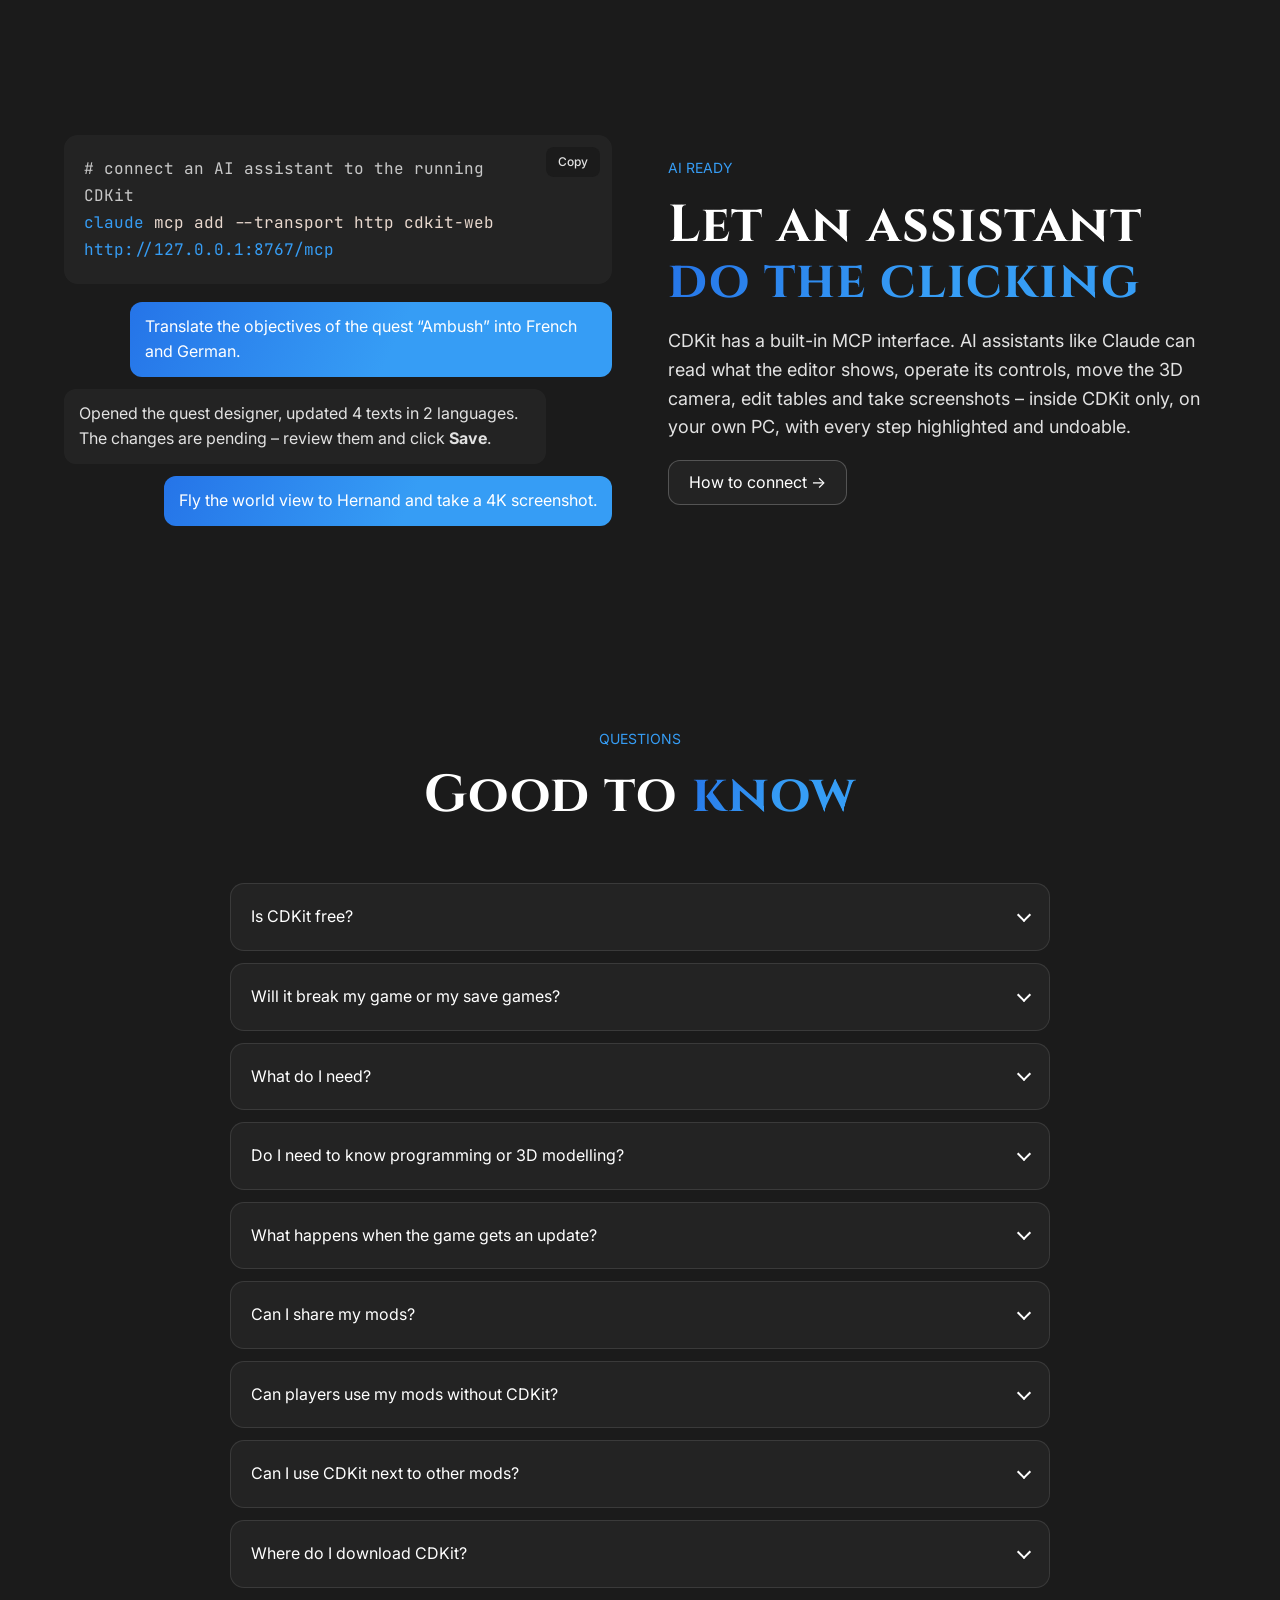
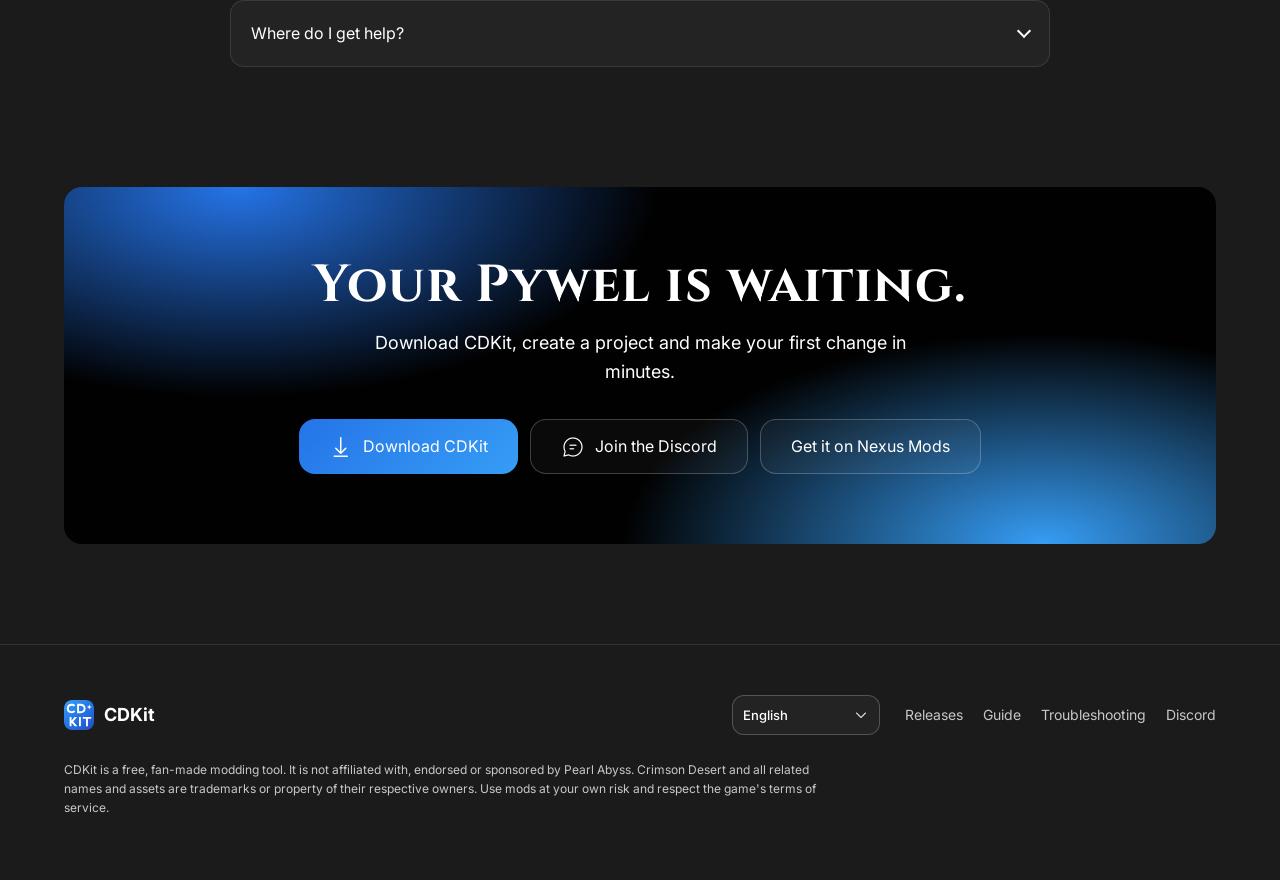
==== commit 13793b3b: "Landing page for CDKit 0.4.0: in-memory mods, UI mods, texture tools Mods are added to the game in m" ====
--- a/docs/index.html
+++ b/docs/index.html
@@ -242,13 +242,23 @@
           <article class="card reveal">
             <div class="icon"><span class="fluent-icon" aria-hidden="true">&#xF75D;</span></div>
             <h3>All the data</h3>
-            <p>Every data table of the game, with search, bulk edits and CSV round trips through Excel or Google Sheets.
+            <p>Every data table of the game, DLC tables included, with search, bulk edits and CSV round trips through Excel or Google Sheets.
             </p>
           </article>
           <article class="card reveal">
             <div class="icon"><span class="fluent-icon" aria-hidden="true">&#xF286;</span></div>
             <h3>Letters &amp; lore</h3>
             <p>Write letters and scrolls players can pick up and read, and place them anywhere in the world.</p>
+          </article>
+          <article class="card reveal">
+            <div class="icon"><span class="fluent-icon" aria-hidden="true">&#xEE65;</span></div>
+            <h3>UI mods</h3>
+            <p>Change the game's menus, panels and key guides. CDKit compiles every changed panel into the game's own UI format when your mods are built.</p>
+          </article>
+          <article class="card reveal">
+            <div class="icon"><span class="fluent-icon" aria-hidden="true">&#xF592;</span></div>
+            <h3>Texture tools</h3>
+            <p>Match textures in bulk, make recolour variants, combine layers, convert DDS and PNG, and create item icons.</p>
           </article>
           <article class="card reveal">
             <div class="icon"><span class="fluent-icon" aria-hidden="true">&#xE7DA;</span></div>
@@ -314,13 +324,13 @@
         <div class="reveal">
           <span class="eyebrow">Safe by design</span>
           <h2 class="serif">Your game stays <span class="grad-text">restorable</span></h2>
-          <p style="color:var(--muted);font-size:18px;margin:0">Mods stay separate from the game's own files. CDKit's small runtime (cdkit.asi, loaded by an ASI loader) builds your enabled mods when the game starts and shows them to the game while it runs – not a single original game file is changed. A mod switched off in the mod manager is gone at the next start, and several mods load together in your own order with every conflict listed.</p>
+          <p style="color:var(--muted);font-size:18px;margin:0">Mods stay separate from the game's own files. CDKit's small runtime (cdkit.asi, loaded by an ASI loader) builds your enabled mods when the game starts and adds them to the game in memory while it runs – not a single original game file is changed. A mod switched off in the mod manager is gone at the next start, and several mods load together in your own order with every conflict listed.</p>
           <div class="pill-list">
             <div class="pill">
               <div class="icon"><span class="fluent-icon" aria-hidden="true">&#xEAC8;</span></div>
               <div>
                 <h4>Non-destructive</h4>
-                <p>Mods load on top of the game. Switch them off in the mod manager and the next start uses the game's files.</p>
+                <p>Mods load on top of the game, in memory only. Switch them off in the mod manager and the next start uses the game's files.</p>
               </div>
             </div>
             <div class="pill">
@@ -381,7 +391,7 @@
           </details>
           <details>
             <summary>Will it break my game or my save games?</summary>
-            <p>No original game file is changed. The runtime cdkit.asi (loaded by an ASI loader in bin64) builds your enabled mods at game start, with a loading screen, and shows them to the game while it runs. “Disable this mod” or “Disable all mods” in the mod manager switches them off, and the next start uses the game's own files. Play mode blocks saving, so your saves stay safe while testing.</p>
+            <p>No original game file is changed. The runtime cdkit.asi (loaded by an ASI loader in bin64) builds your enabled mods at game start, with a loading screen, and adds them to the game in memory while it runs. “Disable this mod” or “Disable all mods” in the mod manager switches them off, and the next start uses the game's own files. Play mode blocks saving, so your saves stay safe while testing.</p>
           </details>
           <details>
             <summary>What do I need?</summary>
@@ -394,7 +404,7 @@
           </details>
           <details>
             <summary>What happens when the game gets an update?</summary>
-            <p>CDKit notices the new game version and shows which projects it affects. The runtime rebuilds your mods against the updated game at the next start – there is nothing to reinstall, and your changes carry over in almost all cases.</p>
+            <p>CDKit notices the new game version and shows which projects it affects. The runtime rebuilds your mods against the updated game at the next start – there is nothing to reinstall, and your changes carry over in almost all cases. A bigger update can need a new CDKit release first; the release notes name the game versions it supports.</p>
           </details>
           <details>
             <summary>Can I share my mods?</summary>
@@ -403,6 +413,10 @@
           <details>
             <summary>Can players use my mods without CDKit?</summary>
             <p>Yes. They download CDKit Runtime (cdkit.asi and a mods folder) from the GitHub releases, unzip it into the game folder, add an ASI loader and put the .cdpkg files into bin64\CDKit\mods.</p>
+          </details>
+          <details>
+            <summary>Can I use CDKit next to other mods?</summary>
+            <p>Yes, most ASI mods run fine next to it. Do not run two mod loaders that load files of their own at the same time: they hook the same game functions and can crash the game. Keep only one of them in bin64.</p>
           </details>
           <details>
             <summary>Where do I download CDKit?</summary>
--- a/docs/assets/site.css
+++ b/docs/assets/site.css
@@ -495,6 +495,11 @@
       margin: 0;
       color: var(--muted);
       font-size: 15px;
+    }
+
+    /* wide card + 11 cards: the last one fills the fourth row */
+    .features .card:last-child {
+      grid-column: span 3;
     }
 
     .card.wide {
